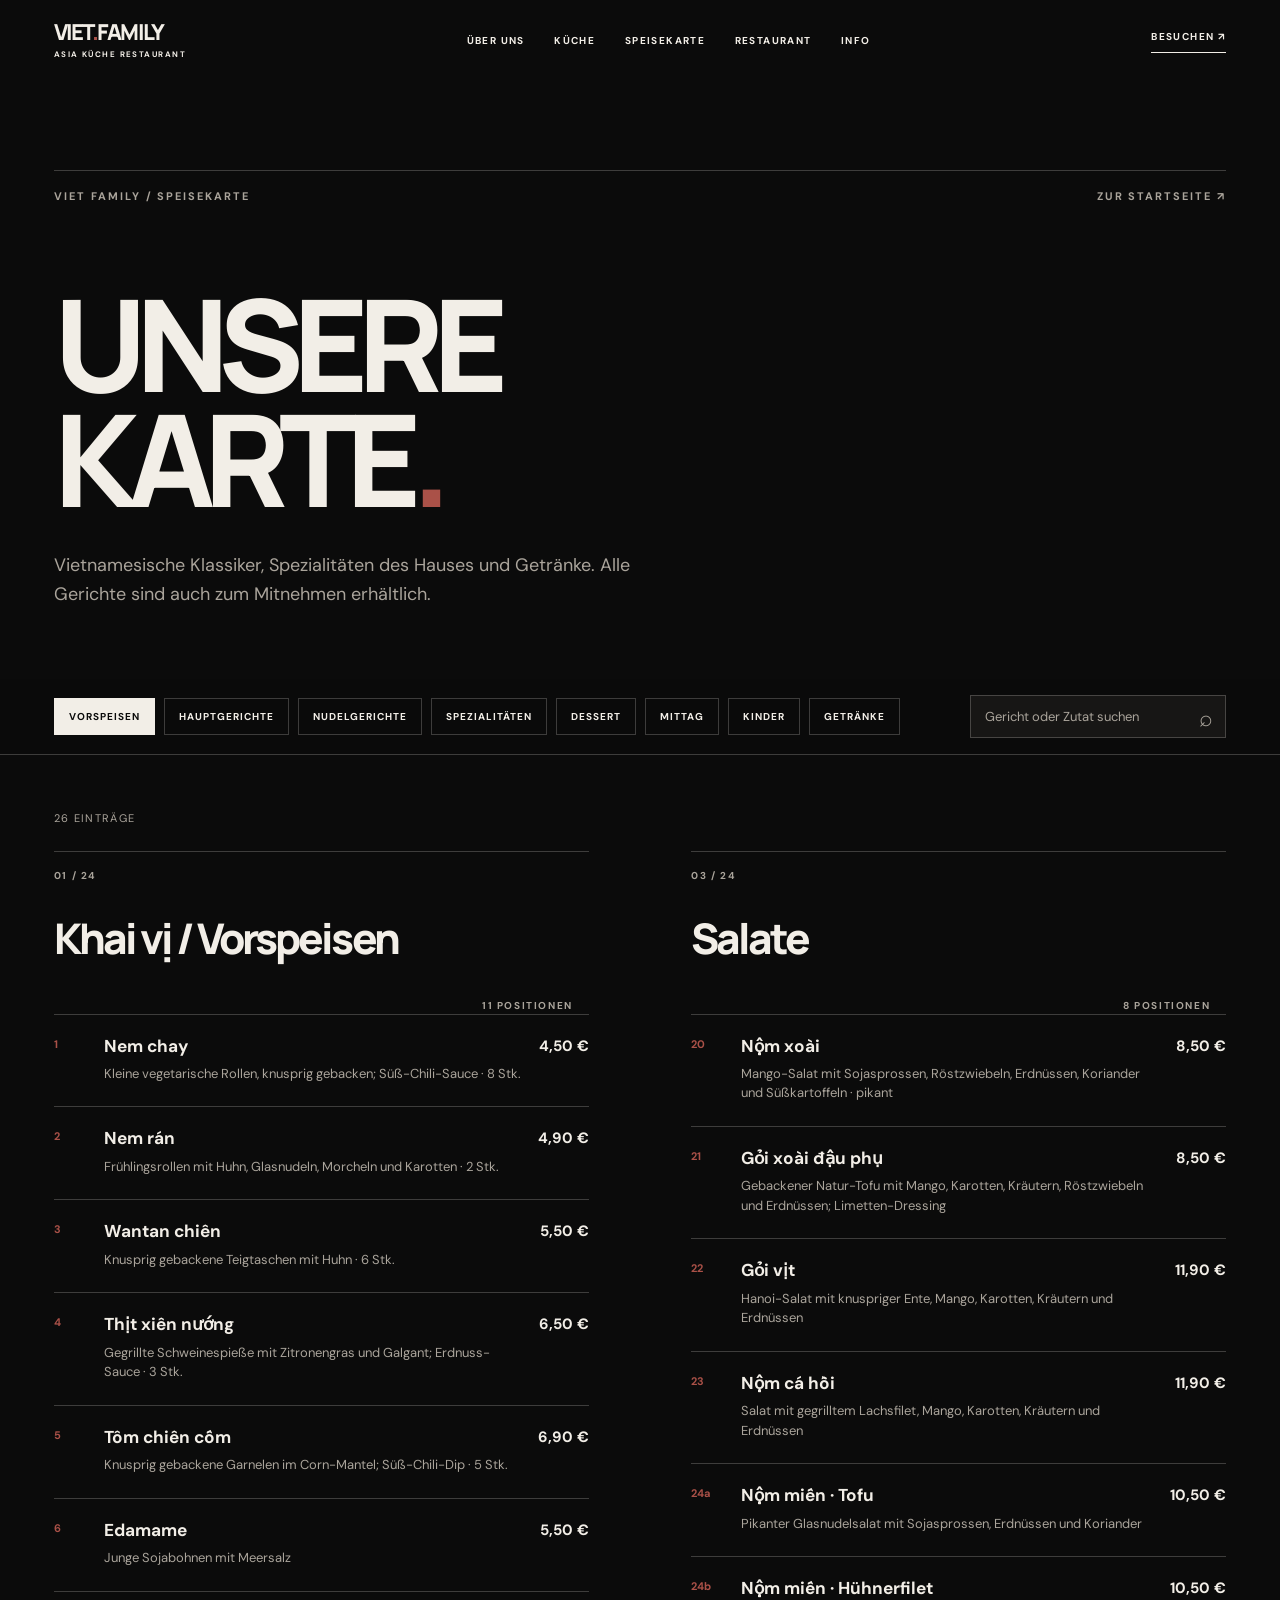
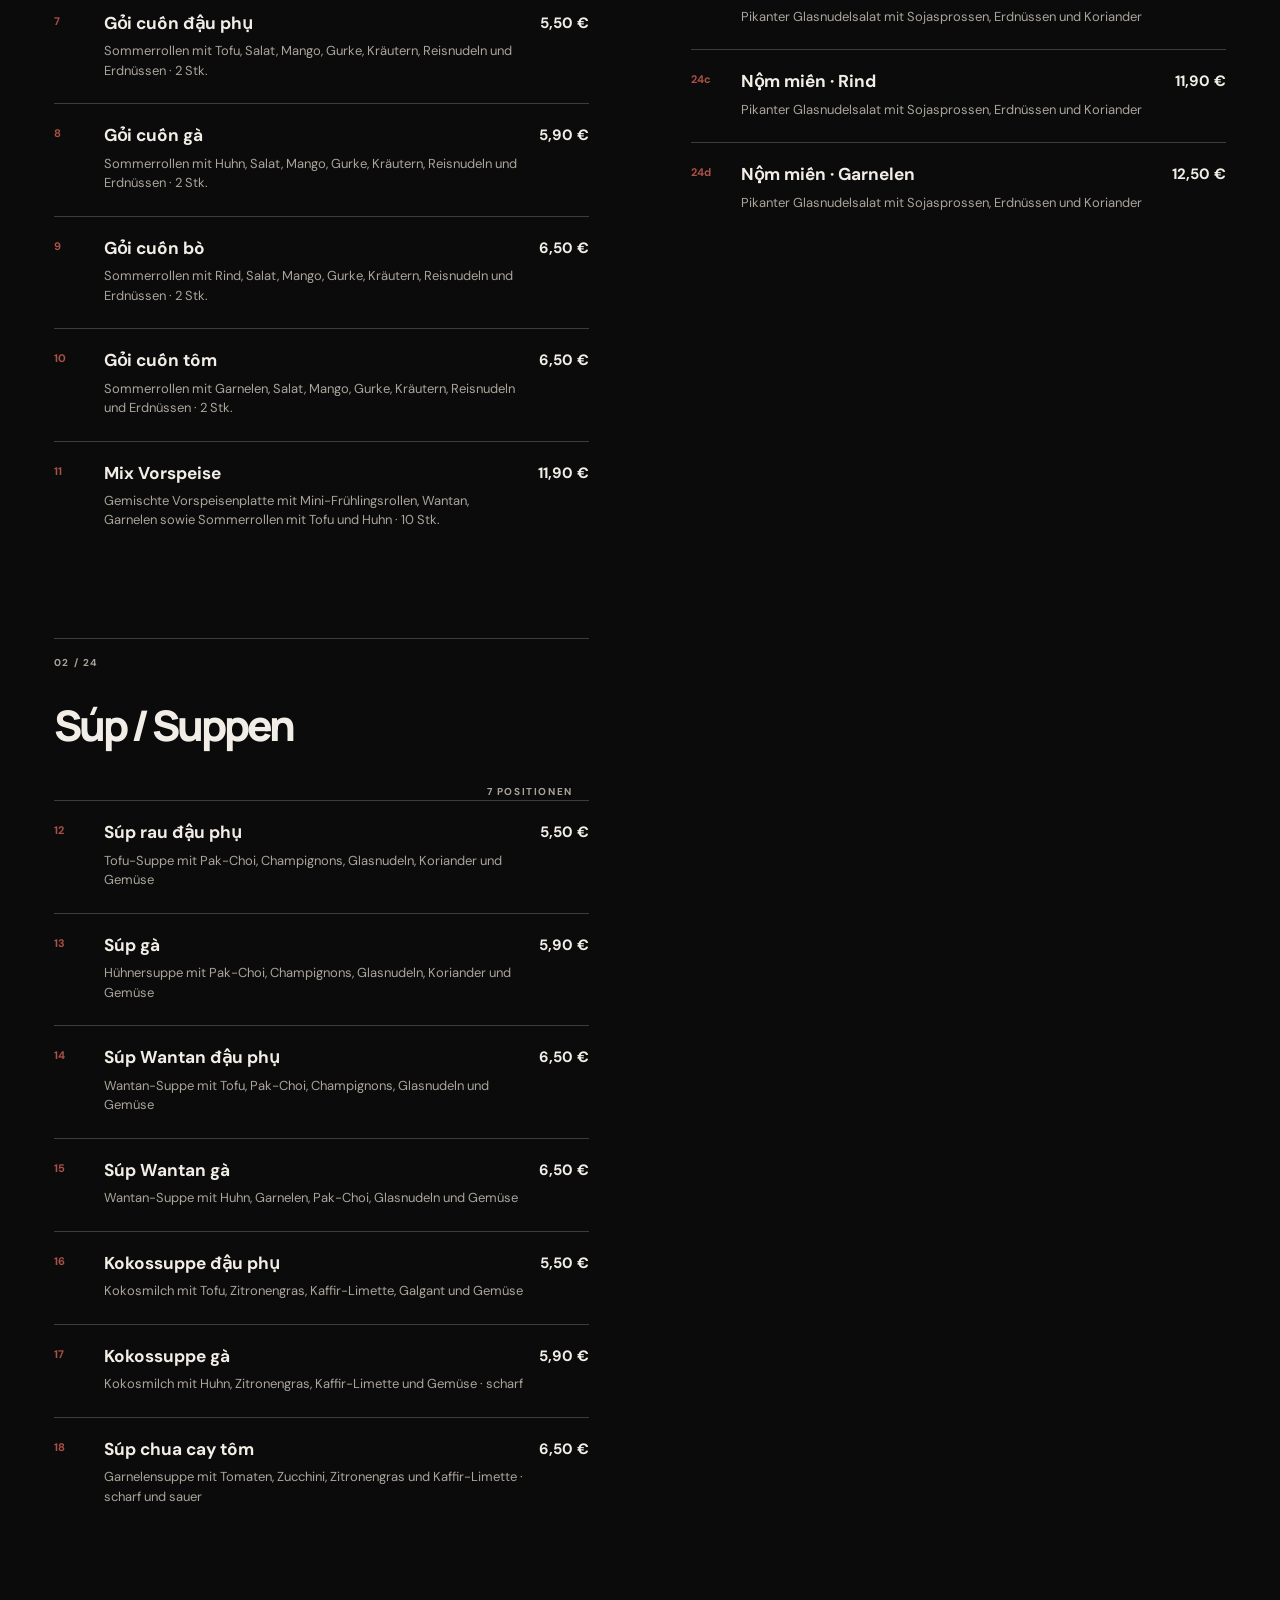
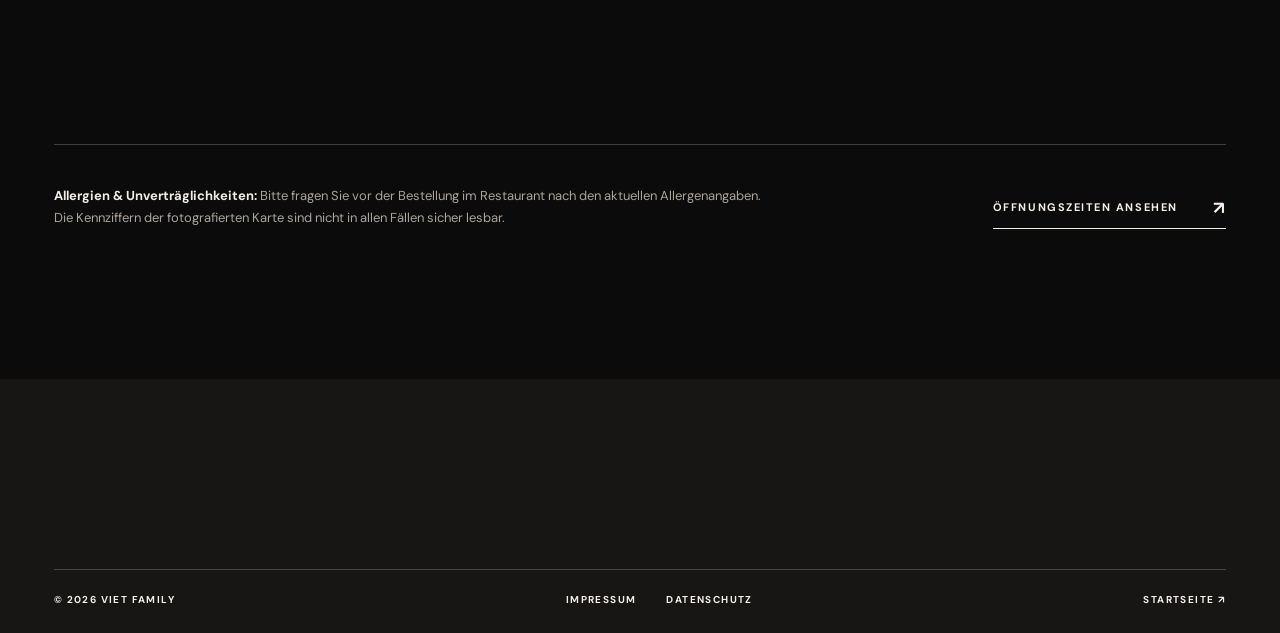
==== speisekarte.html @ 4373d686 "add" ====
<!doctype html><html lang="de"><head><meta charset="utf-8"><meta name="viewport" content="width=device-width, initial-scale=1"><meta name="theme-color" content="#0b0b0b"><meta name="description" content="Die vollständige Speisekarte von Viet Family: vietnamesische Vorspeisen, Phở, Bún, Reisgerichte, Desserts und Getränke mit Preisen."><title>Speisekarte — Viet Family</title><link rel="stylesheet" href="css/styles.css"><script defer src="js/main.js"></script><script defer src="js/menu.js"></script></head><body><a class="skip" href="#main">Zum Inhalt springen</a><header class="site-header scrolled"><a class="wordmark" href="index.html" aria-label="Viet Family, zur Startseite"><span>VIET<span class="brand-accent">.</span>FAMILY</span><small>ASIA KÜCHE RESTAURANT</small></a><nav class="desktop-nav" aria-label="Hauptnavigation"><a href="index.html#ueber">ÜBER UNS</a><a href="index.html#kueche">KÜCHE</a><a href="speisekarte.html">SPEISEKARTE</a><a href="index.html#restaurant">RESTAURANT</a><a href="index.html#info">INFO</a></nav><a class="header-action" href="index.html#besuch">BESUCHEN ↗</a><button class="menu-toggle" type="button" aria-label="Menü öffnen" aria-controls="mobile-nav" aria-expanded="false"><span></span><span></span></button></header><nav id="mobile-nav" class="mobile-nav" aria-label="Mobile Navigation" inert><div class="mobile-nav-head"><span>VIET.FAMILY</span><button class="menu-close" type="button" aria-label="Menü schließen">×</button></div><a href="index.html#ueber"><small>01</small> ÜBER UNS</a><a href="index.html#kueche"><small>02</small> KÜCHE</a><a href="speisekarte.html"><small>03</small> SPEISEKARTE</a><a href="index.html#restaurant"><small>04</small> RESTAURANT</a><a href="index.html#info"><small>05</small> INFO</a></nav><main id="main" class="subpage text-menu-page"><div class="section-kicker"><span>VIET FAMILY / SPEISEKARTE</span><a href="index.html">ZUR STARTSEITE ↗</a></div><h1>UNSERE<br>KARTE<span class="brand-accent">.</span></h1><p class="sublead">Vietnamesische Klassiker, Spezialitäten des Hauses und Getränke. Alle Gerichte sind auch zum Mitnehmen erhältlich.</p><div class="menu-tools"><nav class="menu-tabs" aria-label="Menügruppe wählen"><button type="button" data-menu-filter="vorspeisen" aria-pressed="true">VORSPEISEN</button><button type="button" data-menu-filter="hauptgerichte" aria-pressed="false">HAUPTGERICHTE</button><button type="button" data-menu-filter="nudelgerichte" aria-pressed="false">NUDELGERICHTE</button><button type="button" data-menu-filter="spezialitaeten" aria-pressed="false">SPEZIALITÄTEN</button><button type="button" data-menu-filter="dessert" aria-pressed="false">DESSERT</button><button type="button" data-menu-filter="mittag" aria-pressed="false">MITTAG</button><button type="button" data-menu-filter="kinder" aria-pressed="false">KINDER</button><button type="button" data-menu-filter="getraenke" aria-pressed="false">GETRÄNKE</button></nav><label class="menu-search"><span class="sr-only">Gerichte und Getränke suchen</span><input id="menu-search" type="search" placeholder="Gericht oder Zutat suchen" autocomplete="off"><span aria-hidden="true">⌕</span></label></div><p id="menu-status" class="menu-status" role="status" aria-live="polite"></p><div class="menu-text-content"><section class="menu-category" id="vorspeisen" data-group="vorspeisen"><div class="menu-category-head"><span>01 / 24</span><h2>Khai vị / Vorspeisen</h2><span data-count>11 POSITIONEN</span></div><div class="menu-entry-list"><div class="menu-entry"><span class="menu-code">1</span><div class="menu-entry-main"><h3>Nem chay </h3><p>Kleine vegetarische Rollen, knusprig gebacken; Süß-Chili-Sauce · 8 Stk.</p></div><span class="menu-entry-price">4,50 €</span></div><div class="menu-entry"><span class="menu-code">2</span><div class="menu-entry-main"><h3>Nem rán </h3><p>Frühlingsrollen mit Huhn, Glasnudeln, Morcheln und Karotten · 2 Stk.</p></div><span class="menu-entry-price">4,90 €</span></div><div class="menu-entry"><span class="menu-code">3</span><div class="menu-entry-main"><h3>Wantan chiên </h3><p>Knusprig gebackene Teigtaschen mit Huhn · 6 Stk.</p></div><span class="menu-entry-price">5,50 €</span></div><div class="menu-entry"><span class="menu-code">4</span><div class="menu-entry-main"><h3>Thịt xiên nướng </h3><p>Gegrillte Schweinespieße mit Zitronengras und Galgant; Erdnuss-Sauce · 3 Stk.</p></div><span class="menu-entry-price">6,50 €</span></div><div class="menu-entry"><span class="menu-code">5</span><div class="menu-entry-main"><h3>Tôm chiên cốm </h3><p>Knusprig gebackene Garnelen im Corn-Mantel; Süß-Chili-Dip · 5 Stk.</p></div><span class="menu-entry-price">6,90 €</span></div><div class="menu-entry"><span class="menu-code">6</span><div class="menu-entry-main"><h3>Edamame </h3><p>Junge Sojabohnen mit Meersalz</p></div><span class="menu-entry-price">5,50 €</span></div><div class="menu-entry"><span class="menu-code">7</span><div class="menu-entry-main"><h3>Gỏi cuốn đậu phụ </h3><p>Sommerrollen mit Tofu, Salat, Mango, Gurke, Kräutern, Reisnudeln und Erdnüssen · 2 Stk.</p></div><span class="menu-entry-price">5,50 €</span></div><div class="menu-entry"><span class="menu-code">8</span><div class="menu-entry-main"><h3>Gỏi cuốn gà </h3><p>Sommerrollen mit Huhn, Salat, Mango, Gurke, Kräutern, Reisnudeln und Erdnüssen · 2 Stk.</p></div><span class="menu-entry-price">5,90 €</span></div><div class="menu-entry"><span class="menu-code">9</span><div class="menu-entry-main"><h3>Gỏi cuốn bò </h3><p>Sommerrollen mit Rind, Salat, Mango, Gurke, Kräutern, Reisnudeln und Erdnüssen · 2 Stk.</p></div><span class="menu-entry-price">6,50 €</span></div><div class="menu-entry"><span class="menu-code">10</span><div class="menu-entry-main"><h3>Gỏi cuốn tôm </h3><p>Sommerrollen mit Garnelen, Salat, Mango, Gurke, Kräutern, Reisnudeln und Erdnüssen · 2 Stk.</p></div><span class="menu-entry-price">6,50 €</span></div><div class="menu-entry"><span class="menu-code">11</span><div class="menu-entry-main"><h3>Mix Vorspeise </h3><p>Gemischte Vorspeisenplatte mit Mini-Frühlingsrollen, Wantan, Garnelen sowie Sommerrollen mit Tofu und Huhn · 10 Stk.</p></div><span class="menu-entry-price">11,90 €</span></div></div></section><section class="menu-category" id="suppen" data-group="vorspeisen"><div class="menu-category-head"><span>02 / 24</span><h2>Súp / Suppen</h2><span data-count>7 POSITIONEN</span></div><div class="menu-entry-list"><div class="menu-entry"><span class="menu-code">12</span><div class="menu-entry-main"><h3>Súp rau đậu phụ </h3><p>Tofu-Suppe mit Pak-Choi, Champignons, Glasnudeln, Koriander und Gemüse</p></div><span class="menu-entry-price">5,50 €</span></div><div class="menu-entry"><span class="menu-code">13</span><div class="menu-entry-main"><h3>Súp gà </h3><p>Hühnersuppe mit Pak-Choi, Champignons, Glasnudeln, Koriander und Gemüse</p></div><span class="menu-entry-price">5,90 €</span></div><div class="menu-entry"><span class="menu-code">14</span><div class="menu-entry-main"><h3>Súp Wantan đậu phụ </h3><p>Wantan-Suppe mit Tofu, Pak-Choi, Champignons, Glasnudeln und Gemüse</p></div><span class="menu-entry-price">6,50 €</span></div><div class="menu-entry"><span class="menu-code">15</span><div class="menu-entry-main"><h3>Súp Wantan gà </h3><p>Wantan-Suppe mit Huhn, Garnelen, Pak-Choi, Glasnudeln und Gemüse</p></div><span class="menu-entry-price">6,50 €</span></div><div class="menu-entry"><span class="menu-code">16</span><div class="menu-entry-main"><h3>Kokossuppe đậu phụ </h3><p>Kokosmilch mit Tofu, Zitronengras, Kaffir-Limette, Galgant und Gemüse</p></div><span class="menu-entry-price">5,50 €</span></div><div class="menu-entry"><span class="menu-code">17</span><div class="menu-entry-main"><h3>Kokossuppe gà </h3><p>Kokosmilch mit Huhn, Zitronengras, Kaffir-Limette und Gemüse · scharf</p></div><span class="menu-entry-price">5,90 €</span></div><div class="menu-entry"><span class="menu-code">18</span><div class="menu-entry-main"><h3>Súp chua cay tôm </h3><p>Garnelensuppe mit Tomaten, Zucchini, Zitronengras und Kaffir-Limette · scharf und sauer</p></div><span class="menu-entry-price">6,50 €</span></div></div></section><section class="menu-category" id="salate" data-group="vorspeisen"><div class="menu-category-head"><span>03 / 24</span><h2>Salate</h2><span data-count>8 POSITIONEN</span></div><div class="menu-entry-list"><div class="menu-entry"><span class="menu-code">20</span><div class="menu-entry-main"><h3>Nộm xoài </h3><p>Mango-Salat mit Sojasprossen, Röstzwiebeln, Erdnüssen, Koriander und Süßkartoffeln · pikant</p></div><span class="menu-entry-price">8,50 €</span></div><div class="menu-entry"><span class="menu-code">21</span><div class="menu-entry-main"><h3>Gỏi xoài đậu phụ </h3><p>Gebackener Natur-Tofu mit Mango, Karotten, Kräutern, Röstzwiebeln und Erdnüssen; Limetten-Dressing</p></div><span class="menu-entry-price">8,50 €</span></div><div class="menu-entry"><span class="menu-code">22</span><div class="menu-entry-main"><h3>Gỏi vịt </h3><p>Hanoi-Salat mit knuspriger Ente, Mango, Karotten, Kräutern und Erdnüssen</p></div><span class="menu-entry-price">11,90 €</span></div><div class="menu-entry"><span class="menu-code">23</span><div class="menu-entry-main"><h3>Nộm cá hồi </h3><p>Salat mit gegrilltem Lachsfilet, Mango, Karotten, Kräutern und Erdnüssen</p></div><span class="menu-entry-price">11,90 €</span></div><div class="menu-entry"><span class="menu-code">24a</span><div class="menu-entry-main"><h3>Nộm miến · Tofu </h3><p>Pikanter Glasnudelsalat mit Sojasprossen, Erdnüssen und Koriander</p></div><span class="menu-entry-price">10,50 €</span></div><div class="menu-entry"><span class="menu-code">24b</span><div class="menu-entry-main"><h3>Nộm miến · Hühnerfilet </h3><p>Pikanter Glasnudelsalat mit Sojasprossen, Erdnüssen und Koriander</p></div><span class="menu-entry-price">10,50 €</span></div><div class="menu-entry"><span class="menu-code">24c</span><div class="menu-entry-main"><h3>Nộm miến · Rind </h3><p>Pikanter Glasnudelsalat mit Sojasprossen, Erdnüssen und Koriander</p></div><span class="menu-entry-price">11,90 €</span></div><div class="menu-entry"><span class="menu-code">24d</span><div class="menu-entry-main"><h3>Nộm miến · Garnelen </h3><p>Pikanter Glasnudelsalat mit Sojasprossen, Erdnüssen und Koriander</p></div><span class="menu-entry-price">12,50 €</span></div></div></section><section class="menu-category" id="vegetarisch" data-group="hauptgerichte"><div class="menu-category-head"><span>04 / 24</span><h2>Đồ chay / Vegetarisch</h2><span data-count>11 POSITIONEN</span></div><div class="menu-entry-list"><div class="menu-entry"><span class="menu-code">30</span><div class="menu-entry-main"><h3>Rau xào </h3><p>Gebratenes Gemüse mit Lauchzwiebeln; dazu Reis</p></div><span class="menu-entry-price">11,90 €</span></div><div class="menu-entry"><span class="menu-code">31</span><div class="menu-entry-main"><h3>Rau xào đậu phụ </h3><p>Gebratenes Gemüse mit Tofu und Lauchzwiebeln; dazu Reis</p></div><span class="menu-entry-price">12,90 €</span></div><div class="menu-entry"><span class="menu-code">32</span><div class="menu-entry-main"><h3>Đậu phụ Erdnuss </h3><p>Tofu in Erdnuss-Kokos-Curry-Sauce mit Gemüse; dazu Reis · pikant</p></div><span class="menu-entry-price">13,90 €</span></div><div class="menu-entry"><span class="menu-code">33</span><div class="menu-entry-main"><h3>Đậu phụ Curry </h3><p>Tofu in Kokosmilch und rotem Curry mit Gemüse; dazu Reis · scharf</p></div><span class="menu-entry-price">13,90 €</span></div><div class="menu-entry"><span class="menu-code">34a</span><div class="menu-entry-main"><h3>Đậu phụ chiên · Süß-Sauer-Soße </h3><p>Gebackener Tofu mit Gemüse; dazu Reis</p></div><span class="menu-entry-price">13,50 €</span></div><div class="menu-entry"><span class="menu-code">34b</span><div class="menu-entry-main"><h3>Đậu phụ chiên · Pikant-Soße </h3><p>Gebackener Tofu mit Gemüse; dazu Reis</p></div><span class="menu-entry-price">13,50 €</span></div><div class="menu-entry"><span class="menu-code">34c</span><div class="menu-entry-main"><h3>Đậu phụ chiên · Teriyaki-Soße </h3><p>Gebackener Tofu mit Gemüse; dazu Reis</p></div><span class="menu-entry-price">13,90 €</span></div><div class="menu-entry"><span class="menu-code">34d</span><div class="menu-entry-main"><h3>Đậu phụ chiên · Kokos-Soße </h3><p>Gebackener Tofu mit Gemüse; dazu Reis</p></div><span class="menu-entry-price">13,90 €</span></div><div class="menu-entry"><span class="menu-code">34e</span><div class="menu-entry-main"><h3>Đậu phụ chiên · Erdnuss-Soße </h3><p>Gebackener Tofu mit Gemüse; dazu Reis</p></div><span class="menu-entry-price">13,90 €</span></div><div class="menu-entry"><span class="menu-code">34f</span><div class="menu-entry-main"><h3>Đậu phụ chiên · Mango-Soße </h3><p>Gebackener Tofu mit Gemüse; dazu Reis</p></div><span class="menu-entry-price">13,90 €</span></div><div class="menu-entry"><span class="menu-code">35</span><div class="menu-entry-main"><h3>Đậu phụ xào sả ớt </h3><p>Gebackener Bio-Tofu mit Gemüse, Knoblauch, Zitronengras und Chili; dazu Reis · scharf</p></div><span class="menu-entry-price">12,90 €</span></div></div></section><section class="menu-category" id="huhn" data-group="hauptgerichte"><div class="menu-category-head"><span>05 / 24</span><h2>Gà / Huhn</h2><span data-count>8 POSITIONEN</span></div><div class="menu-entry-list"><div class="menu-entry"><span class="menu-code">40</span><div class="menu-entry-main"><h3>Gà chua ngọt </h3><p>Knuspriges Hühnerfilet mit Ananas, Gemüse und Süß-Sauer-Sauce; dazu Reis</p></div><span class="menu-entry-price">14,90 €</span></div><div class="menu-entry"><span class="menu-code">41</span><div class="menu-entry-main"><h3>Gà cay </h3><p>Knuspriges Hühnerfilet mit Gemüse und Pikant-Sauce; dazu Reis · scharf</p></div><span class="menu-entry-price">14,90 €</span></div><div class="menu-entry"><span class="menu-code">42</span><div class="menu-entry-main"><h3>Gà Teriyaki </h3><p>Knuspriges Hühnerfilet mit Gemüse und Teriyaki-Sauce; dazu Reis</p></div><span class="menu-entry-price">15,50 €</span></div><div class="menu-entry"><span class="menu-code">43</span><div class="menu-entry-main"><h3>Gà Kokos </h3><p>Knuspriges Hühnerfilet mit Kokosmilch, rotem Curry und Gemüse; dazu Reis · scharf</p></div><span class="menu-entry-price">15,50 €</span></div><div class="menu-entry"><span class="menu-code">44</span><div class="menu-entry-main"><h3>Gà xào rau </h3><p>Hühnerfilet mit knackigem Gemüse; dazu Reis</p></div><span class="menu-entry-price">13,90 €</span></div><div class="menu-entry"><span class="menu-code">45</span><div class="menu-entry-main"><h3>Gà xào sả ớt </h3><p>Hühnerfilet mit Zitronengras, Paprika, Gemüse und Peperoni; dazu Reis · scharf</p></div><span class="menu-entry-price">13,50 €</span></div><div class="menu-entry"><span class="menu-code">46</span><div class="menu-entry-main"><h3>Gà Erdnuss </h3><p>Hühnerfilet in Erdnuss-Kokos-Curry-Sauce mit Gemüse; dazu Reis · pikant</p></div><span class="menu-entry-price">14,90 €</span></div><div class="menu-entry"><span class="menu-code">47</span><div class="menu-entry-main"><h3>Gà Curry </h3><p>Hühnerfilet mit Kokosmilch, rotem Curry und Gemüse; dazu Reis · scharf</p></div><span class="menu-entry-price">14,90 €</span></div></div></section><section class="menu-category" id="ente" data-group="hauptgerichte"><div class="menu-category-head"><span>06 / 24</span><h2>Vịt / Ente</h2><span data-count>7 POSITIONEN</span></div><div class="menu-entry-list"><div class="menu-entry"><span class="menu-code">50</span><div class="menu-entry-main"><h3>Vịt chua ngọt </h3><p>Knusprig gebackene Ente mit Süß-Sauer-Sauce, Ananas und Gemüse; dazu Reis</p></div><span class="menu-entry-price">16,50 €</span></div><div class="menu-entry"><span class="menu-code">51</span><div class="menu-entry-main"><h3>Vịt cay </h3><p>Knusprig gebackene Ente mit Gemüse und scharfer Sauce; dazu Reis</p></div><span class="menu-entry-price">16,50 €</span></div><div class="menu-entry"><span class="menu-code">52</span><div class="menu-entry-main"><h3>Vịt Teriyaki </h3><p>Knusprig gebackene Ente mit Gemüse und Teriyaki-Sauce; dazu Reis</p></div><span class="menu-entry-price">16,90 €</span></div><div class="menu-entry"><span class="menu-code">53</span><div class="menu-entry-main"><h3>Vịt Kokos </h3><p>Knusprig gebackene Ente mit Kokosmilch, rotem Curry und Gemüse; dazu Reis · pikant</p></div><span class="menu-entry-price">16,90 €</span></div><div class="menu-entry"><span class="menu-code">54</span><div class="menu-entry-main"><h3>Vịt chiên Erdnuss </h3><p>Knusprig gebackene Ente in Erdnuss-Kokos-Curry-Sauce mit Gemüse; dazu Reis · pikant</p></div><span class="menu-entry-price">16,90 €</span></div><div class="menu-entry"><span class="menu-code">55</span><div class="menu-entry-main"><h3>Vịt Mango </h3><p>Knusprig gebackene Ente mit Mango-Sauce, Mango und Gemüse; dazu Reis</p></div><span class="menu-entry-price">16,90 €</span></div><div class="menu-entry"><span class="menu-code">56</span><div class="menu-entry-main"><h3>Vịt xào rau </h3><p>Entenfleisch mit Basilikum, Zitronengras, Chili und Gemüse; dazu Reis · scharf</p></div><span class="menu-entry-price">14,90 €</span></div></div></section><section class="menu-category" id="rind" data-group="hauptgerichte"><div class="menu-category-head"><span>07 / 24</span><h2>Bò / Rind</h2><span data-count>4 POSITIONEN</span></div><div class="menu-entry-list"><div class="menu-entry"><span class="menu-code">60</span><div class="menu-entry-main"><h3>Bò xào rau </h3><p>Rindfleischstreifen mit Ingwer und Gemüse; dazu Reis</p></div><span class="menu-entry-price">15,90 €</span></div><div class="menu-entry"><span class="menu-code">61</span><div class="menu-entry-main"><h3>Bò xào dứa </h3><p>Rindfleischstreifen mit Ananas und Gemüse; dazu Reis</p></div><span class="menu-entry-price">15,90 €</span></div><div class="menu-entry"><span class="menu-code">62</span><div class="menu-entry-main"><h3>Bò xào cay </h3><p>Rindfleischstreifen mit Basilikum, Peperoni und Gemüse; dazu Reis · scharf</p></div><span class="menu-entry-price">15,90 €</span></div><div class="menu-entry"><span class="menu-code">63</span><div class="menu-entry-main"><h3>Bò Curry </h3><p>Rindfleisch mit Kokosmilch, rotem Curry und Gemüse; dazu Reis · pikant</p></div><span class="menu-entry-price">16,50 €</span></div></div></section><section class="menu-category" id="garnelen" data-group="hauptgerichte"><div class="menu-category-head"><span>08 / 24</span><h2>Tôm / Garnelen</h2><span data-count>3 POSITIONEN</span></div><div class="menu-entry-list"><div class="menu-entry"><span class="menu-code">64</span><div class="menu-entry-main"><h3>Tôm xào tỏi </h3><p>Garnelen mit Chilipaste, Zwiebeln und Gemüse; dazu Reis</p></div><span class="menu-entry-price">17,50 €</span></div><div class="menu-entry"><span class="menu-code">65</span><div class="menu-entry-main"><h3>Tôm xào sả ớt </h3><p>Garnelen mit Zitronengras, Peperoni und Gemüse; dazu Reis · leicht scharf</p></div><span class="menu-entry-price">17,50 €</span></div><div class="menu-entry"><span class="menu-code">66</span><div class="menu-entry-main"><h3>Tôm Curry </h3><p>Garnelen mit Kokosmilch, rotem Curry und Gemüse; dazu Reis · pikant</p></div><span class="menu-entry-price">17,90 €</span></div></div></section><section class="menu-category" id="gegrilltes" data-group="hauptgerichte"><div class="menu-category-head"><span>09 / 24</span><h2>Đồ nướng / Gegrilltes</h2><span data-count>10 POSITIONEN</span></div><div class="menu-entry-list"><div class="menu-entry"><span class="menu-code">70</span><div class="menu-entry-main"><h3>Gà nướng Mango </h3><p>Gegrilltes Hühnerfilet mit Gemüse, Mango und Mango-Sauce; dazu Reis</p></div><span class="menu-entry-price">14,90 €</span></div><div class="menu-entry"><span class="menu-code">71</span><div class="menu-entry-main"><h3>Gà nướng cay </h3><p>Gegrilltes Hühnerfilet mit Gemüse und Pikant-Sauce; dazu Reis · scharf</p></div><span class="menu-entry-price">14,90 €</span></div><div class="menu-entry"><span class="menu-code">72</span><div class="menu-entry-main"><h3>Gà nướng Teriyaki </h3><p>Gegrilltes Hühnerfilet mit Gemüse und Teriyaki-Sauce; dazu Reis</p></div><span class="menu-entry-price">14,90 €</span></div><div class="menu-entry"><span class="menu-code">73</span><div class="menu-entry-main"><h3>Bò nướng </h3><p>Gegrilltes Rind mit Salat, Mango, Erdnüssen und Süßkartoffeln</p></div><span class="menu-entry-price">17,50 €</span></div><div class="menu-entry"><span class="menu-code">74</span><div class="menu-entry-main"><h3>Tôm nướng Teriyaki </h3><p>Gegrillte Garnelen mit Gemüse und Teriyaki-Sauce; dazu Reis</p></div><span class="menu-entry-price">17,50 €</span></div><div class="menu-entry"><span class="menu-code">75</span><div class="menu-entry-main"><h3>Cá hồi nướng </h3><p>Gegrillter Lachs mit Salat, Mango und Süßkartoffeln</p></div><span class="menu-entry-price">18,50 €</span></div><div class="menu-entry"><span class="menu-code">76</span><div class="menu-entry-main"><h3>Cá hồi nướng cay </h3><p>Gegrillter Lachs mit Salat, Mango und Süßkartoffeln · scharf</p></div><span class="menu-entry-price">17,90 €</span></div><div class="menu-entry"><span class="menu-code">77</span><div class="menu-entry-main"><h3>Cá hồi nướng Kokos </h3><p>Gegrillter Lachs mit Kokosmilch, rotem Curry und Gemüse · pikant</p></div><span class="menu-entry-price">18,50 €</span></div><div class="menu-entry"><span class="menu-code">78</span><div class="menu-entry-main"><h3>Cá hồi nướng Mango </h3><p>Gegrillter Lachs mit Mango-Sauce und Gemüse</p></div><span class="menu-entry-price">18,50 €</span></div><div class="menu-entry"><span class="menu-code">79</span><div class="menu-entry-main"><h3>Cá hồi nướng Teriyaki </h3><p>Gegrillter Lachs mit Gemüse und Teriyaki-Sauce</p></div><span class="menu-entry-price">18,50 €</span></div></div></section><section class="menu-category" id="gebratenes" data-group="hauptgerichte"><div class="menu-category-head"><span>10 / 24</span><h2>Mì xào &amp; Cơm rang / Gebratenes</h2><span data-count>24 POSITIONEN</span></div><div class="menu-entry-list"><div class="menu-entry"><span class="menu-code">80a</span><div class="menu-entry-main"><h3>Mì xào · Gemüse </h3><p>Gebratene Nudeln mit Gemüse und Ei</p></div><span class="menu-entry-price">10,90 €</span></div><div class="menu-entry"><span class="menu-code">80b</span><div class="menu-entry-main"><h3>Mì xào · Tofu </h3><p>Gebratene Nudeln mit Gemüse und Ei</p></div><span class="menu-entry-price">12,50 €</span></div><div class="menu-entry"><span class="menu-code">80c</span><div class="menu-entry-main"><h3>Mì xào · Hähnchen </h3><p>Gebratene Nudeln mit Gemüse und Ei</p></div><span class="menu-entry-price">12,90 €</span></div><div class="menu-entry"><span class="menu-code">80d</span><div class="menu-entry-main"><h3>Mì xào · Rindfleisch </h3><p>Gebratene Nudeln mit Gemüse und Ei</p></div><span class="menu-entry-price">13,90 €</span></div><div class="menu-entry"><span class="menu-code">80e</span><div class="menu-entry-main"><h3>Mì xào · gebratene Ente </h3><p>Gebratene Nudeln mit Gemüse und Ei</p></div><span class="menu-entry-price">13,90 €</span></div><div class="menu-entry"><span class="menu-code">80f</span><div class="menu-entry-main"><h3>Mì xào · Garnelen </h3><p>Gebratene Nudeln mit Gemüse und Ei</p></div><span class="menu-entry-price">17,50 €</span></div><div class="menu-entry"><span class="menu-code">81a</span><div class="menu-entry-main"><h3>Phở xào · Gemüse </h3><p>Gebratene Reisbandnudeln mit Gemüse und Ei</p></div><span class="menu-entry-price">11,50 €</span></div><div class="menu-entry"><span class="menu-code">81b</span><div class="menu-entry-main"><h3>Phở xào · Tofu </h3><p>Gebratene Reisbandnudeln mit Gemüse und Ei</p></div><span class="menu-entry-price">12,90 €</span></div><div class="menu-entry"><span class="menu-code">81c</span><div class="menu-entry-main"><h3>Phở xào · Hähnchen </h3><p>Gebratene Reisbandnudeln mit Gemüse und Ei</p></div><span class="menu-entry-price">13,50 €</span></div><div class="menu-entry"><span class="menu-code">81d</span><div class="menu-entry-main"><h3>Phở xào · Rindfleisch </h3><p>Gebratene Reisbandnudeln mit Gemüse und Ei</p></div><span class="menu-entry-price">14,50 €</span></div><div class="menu-entry"><span class="menu-code">81e</span><div class="menu-entry-main"><h3>Phở xào · gebratene Ente </h3><p>Gebratene Reisbandnudeln mit Gemüse und Ei</p></div><span class="menu-entry-price">14,50 €</span></div><div class="menu-entry"><span class="menu-code">81f</span><div class="menu-entry-main"><h3>Phở xào · Garnelen </h3><p>Gebratene Reisbandnudeln mit Gemüse und Ei</p></div><span class="menu-entry-price">17,90 €</span></div><div class="menu-entry"><span class="menu-code">82a</span><div class="menu-entry-main"><h3>Udon xào · Gemüse </h3><p>Gebratene Udon-Nudeln mit Gemüse und Ei</p></div><span class="menu-entry-price">11,50 €</span></div><div class="menu-entry"><span class="menu-code">82b</span><div class="menu-entry-main"><h3>Udon xào · Tofu </h3><p>Gebratene Udon-Nudeln mit Gemüse und Ei</p></div><span class="menu-entry-price">12,90 €</span></div><div class="menu-entry"><span class="menu-code">82c</span><div class="menu-entry-main"><h3>Udon xào · Hähnchen </h3><p>Gebratene Udon-Nudeln mit Gemüse und Ei</p></div><span class="menu-entry-price">13,50 €</span></div><div class="menu-entry"><span class="menu-code">82d</span><div class="menu-entry-main"><h3>Udon xào · Rindfleisch </h3><p>Gebratene Udon-Nudeln mit Gemüse und Ei</p></div><span class="menu-entry-price">14,50 €</span></div><div class="menu-entry"><span class="menu-code">82e</span><div class="menu-entry-main"><h3>Udon xào · gebratene Ente </h3><p>Gebratene Udon-Nudeln mit Gemüse und Ei</p></div><span class="menu-entry-price">14,50 €</span></div><div class="menu-entry"><span class="menu-code">82f</span><div class="menu-entry-main"><h3>Udon xào · Garnelen </h3><p>Gebratene Udon-Nudeln mit Gemüse und Ei</p></div><span class="menu-entry-price">17,90 €</span></div><div class="menu-entry"><span class="menu-code">83a</span><div class="menu-entry-main"><h3>Cơm rang · Gemüse </h3><p>Gebratener Reis mit Gemüse und Ei</p></div><span class="menu-entry-price">10,90 €</span></div><div class="menu-entry"><span class="menu-code">83b</span><div class="menu-entry-main"><h3>Cơm rang · Tofu </h3><p>Gebratener Reis mit Gemüse und Ei</p></div><span class="menu-entry-price">12,50 €</span></div><div class="menu-entry"><span class="menu-code">83c</span><div class="menu-entry-main"><h3>Cơm rang · Hähnchen </h3><p>Gebratener Reis mit Gemüse und Ei</p></div><span class="menu-entry-price">12,90 €</span></div><div class="menu-entry"><span class="menu-code">83d</span><div class="menu-entry-main"><h3>Cơm rang · Rindfleisch </h3><p>Gebratener Reis mit Gemüse und Ei</p></div><span class="menu-entry-price">13,90 €</span></div><div class="menu-entry"><span class="menu-code">83e</span><div class="menu-entry-main"><h3>Cơm rang · gebratene Ente </h3><p>Gebratener Reis mit Gemüse und Ei</p></div><span class="menu-entry-price">13,90 €</span></div><div class="menu-entry"><span class="menu-code">83f</span><div class="menu-entry-main"><h3>Cơm rang · Garnelen </h3><p>Gebratener Reis mit Gemüse und Ei</p></div><span class="menu-entry-price">17,50 €</span></div></div></section><section class="menu-category" id="spezialitaeten" data-group="spezialitaeten"><div class="menu-category-head"><span>11 / 24</span><h2>Đặc sản quán / Spezialitäten</h2><span data-count>10 POSITIONEN</span></div><div class="menu-entry-list"><div class="menu-entry"><span class="menu-code">90a</span><div class="menu-entry-main"><h3>Cơm niêu · Hühnerbrustfilet </h3><p>Duftreis, Gemüse und Eier mit hausgemachter Sauce</p></div><span class="menu-entry-price">14,90 €</span></div><div class="menu-entry"><span class="menu-code">90b</span><div class="menu-entry-main"><h3>Cơm niêu · Rindfleisch </h3><p>Duftreis, Gemüse und Eier mit hausgemachter Sauce</p></div><span class="menu-entry-price">15,90 €</span></div><div class="menu-entry"><span class="menu-code">90c</span><div class="menu-entry-main"><h3>Cơm niêu · Garnelen </h3><p>Duftreis, Gemüse und Eier mit hausgemachter Sauce</p></div><span class="menu-entry-price">17,90 €</span></div><div class="menu-entry"><span class="menu-code">91a</span><div class="menu-entry-main"><h3>Bí đỏ Sapa · Tofu </h3><p>Bio-Hokkaido-Kürbis, Süßkartoffeln, Gemüse und Curry-Kokosmilch-Sauce</p></div><span class="menu-entry-price">13,90 €</span></div><div class="menu-entry"><span class="menu-code">91b</span><div class="menu-entry-main"><h3>Bí đỏ Sapa · Hühnerbrustfilet </h3><p>Bio-Hokkaido-Kürbis, Süßkartoffeln, Gemüse und Curry-Kokosmilch-Sauce</p></div><span class="menu-entry-price">13,90 €</span></div><div class="menu-entry"><span class="menu-code">91c</span><div class="menu-entry-main"><h3>Bí đỏ Sapa · knusprige Ente </h3><p>Bio-Hokkaido-Kürbis, Süßkartoffeln, Gemüse und Curry-Kokosmilch-Sauce</p></div><span class="menu-entry-price">15,50 €</span></div><div class="menu-entry"><span class="menu-code">91d</span><div class="menu-entry-main"><h3>Bí đỏ Sapa · Garnelen </h3><p>Bio-Hokkaido-Kürbis, Süßkartoffeln, Gemüse und Curry-Kokosmilch-Sauce</p></div><span class="menu-entry-price">17,50 €</span></div><div class="menu-entry"><span class="menu-code">91e</span><div class="menu-entry-main"><h3>Bí đỏ Sapa · gegrillter Lachs </h3><p>Bio-Hokkaido-Kürbis, Süßkartoffeln, Gemüse und Curry-Kokosmilch-Sauce</p></div><span class="menu-entry-price">17,90 €</span></div><div class="menu-entry"><span class="menu-code">92</span><div class="menu-entry-main"><h3>Vịt nướng hột điều </h3><p>Gegrillte Barbarie-Ente mit Gemüse, Cashewnüssen und Süßkartoffeln</p></div><span class="menu-entry-price">17,90 €</span></div><div class="menu-entry"><span class="menu-code">93</span><div class="menu-entry-main"><h3>Cá hồi nướng đặc biệt </h3><p>Lachssteak mit gegrillten Garnelen, Gemüse und Süßkartoffeln</p></div><span class="menu-entry-price">18,90 €</span></div></div></section><section class="menu-category" id="bun" data-group="nudelgerichte"><div class="menu-category-head"><span>12 / 24</span><h2>Bún / Reisnudeln</h2><span data-count>9 POSITIONEN</span></div><div class="menu-entry-list"><div class="menu-entry"><span class="menu-code">BU1</span><div class="menu-entry-main"><h3>Bún đậu Erdnuss </h3><p>Tofu in Erdnuss-Curry-Sauce mit Reisnudeln und Gemüse · scharf</p></div><span class="menu-entry-price">13,90 €</span></div><div class="menu-entry"><span class="menu-code">BU2</span><div class="menu-entry-main"><h3>Bún đậu chiên </h3><p>Gebackener Tofu mit Reisnudeln, Salat, Gurke und hausgemachter Sauce</p></div><span class="menu-entry-price">13,50 €</span></div><div class="menu-entry"><span class="menu-code">BU3</span><div class="menu-entry-main"><h3>Bún gà Curry </h3><p>Hühnerfleisch in roter Curry-Sauce mit Reisnudeln und Gemüse · scharf</p></div><span class="menu-entry-price">13,90 €</span></div><div class="menu-entry"><span class="menu-code">BU4</span><div class="menu-entry-main"><h3>Bún nem rán </h3><p>Frühlingsrollen mit Reisnudeln, Salat und frischen Kräutern</p></div><span class="menu-entry-price">11,90 €</span></div><div class="menu-entry"><span class="menu-code">BU5</span><div class="menu-entry-main"><h3>Bún bò Nam bộ </h3><p>Gegrilltes Rindfleisch mit Reisnudeln, Salat und frischen Kräutern</p></div><span class="menu-entry-price">13,90 €</span></div><div class="menu-entry"><span class="menu-code">BU6</span><div class="menu-entry-main"><h3>Bún gà Nam bộ </h3><p>Gegrilltes Hühnerfilet mit Reisnudeln, Salat und frischen Kräutern</p></div><span class="menu-entry-price">12,90 €</span></div><div class="menu-entry"><span class="menu-code">BU7</span><div class="menu-entry-main"><h3>Bún bò lá lốt </h3><p>Rindfleisch in vietnamesischen Pfefferblättern mit Reisnudeln, Salat und Kräutern</p></div><span class="menu-entry-price">15,50 €</span></div><div class="menu-entry"><span class="menu-code">BU8</span><div class="menu-entry-main"><h3>Bún chả cá </h3><p>Gegrillter Tilapia mit Reisnudeln, Salat, Dill und Erdnüssen</p></div><span class="menu-entry-price">15,50 €</span></div><div class="menu-entry"><span class="menu-code">BU9</span><div class="menu-entry-main"><h3>Bún chả </h3><p>Gegrilltes Schweinefleisch mit Reisnudeln, Salat und frischen Kräutern</p></div><span class="menu-entry-price">14,90 €</span></div></div></section><section class="menu-category" id="mien" data-group="nudelgerichte"><div class="menu-category-head"><span>13 / 24</span><h2>Miến / Glasnudeln</h2><span data-count>11 POSITIONEN</span></div><div class="menu-entry-list"><div class="menu-entry"><span class="menu-code">M1</span><div class="menu-entry-main"><h3>Miến đậu phụ </h3><p>Glasnudelsuppe mit Tofu, Pak-Choi, Sojasprossen und Koriander</p></div><span class="menu-entry-price">12,50 €</span></div><div class="menu-entry"><span class="menu-code">M2</span><div class="menu-entry-main"><h3>Miến Wantan gà </h3><p>Glasnudelsuppe mit Huhn, Wantan, Pak-Choi und Sojasprossen</p></div><span class="menu-entry-price">13,90 €</span></div><div class="menu-entry"><span class="menu-code">M3</span><div class="menu-entry-main"><h3>Miến gà </h3><p>Glasnudelsuppe mit Hühnerfleisch, Sojasprossen und Koriander</p></div><span class="menu-entry-price">13,90 €</span></div><div class="menu-entry"><span class="menu-code">M4</span><div class="menu-entry-main"><h3>Miến bò </h3><p>Glasnudelsuppe mit Rindfleisch, Sojasprossen und Koriander</p></div><span class="menu-entry-price">14,90 €</span></div><div class="menu-entry"><span class="menu-code">M5</span><div class="menu-entry-main"><h3>Miến bò tái lăn </h3><p>Glasnudelsuppe mit gebratenem Rindfleisch, Knoblauch und Sojasprossen</p></div><span class="menu-entry-price">14,90 €</span></div><div class="menu-entry"><span class="menu-code">M6a</span><div class="menu-entry-main"><h3>Miến xào · Gemüse </h3><p>Gebratene Glasnudeln mit Gemüse und Ei</p></div><span class="menu-entry-price">11,50 €</span></div><div class="menu-entry"><span class="menu-code">M6b</span><div class="menu-entry-main"><h3>Miến xào · Tofu </h3><p>Gebratene Glasnudeln mit Gemüse und Ei</p></div><span class="menu-entry-price">12,90 €</span></div><div class="menu-entry"><span class="menu-code">M6c</span><div class="menu-entry-main"><h3>Miến xào · Hähnchen </h3><p>Gebratene Glasnudeln mit Gemüse und Ei</p></div><span class="menu-entry-price">13,50 €</span></div><div class="menu-entry"><span class="menu-code">M6d</span><div class="menu-entry-main"><h3>Miến xào · Rindfleisch </h3><p>Gebratene Glasnudeln mit Gemüse und Ei</p></div><span class="menu-entry-price">14,50 €</span></div><div class="menu-entry"><span class="menu-code">M6e</span><div class="menu-entry-main"><h3>Miến xào · gebratene Ente </h3><p>Gebratene Glasnudeln mit Gemüse und Ei</p></div><span class="menu-entry-price">14,50 €</span></div><div class="menu-entry"><span class="menu-code">M6f</span><div class="menu-entry-main"><h3>Miến xào · Garnelen </h3><p>Gebratene Glasnudeln mit Gemüse und Ei</p></div><span class="menu-entry-price">17,90 €</span></div></div></section><section class="menu-category" id="pho" data-group="nudelgerichte"><div class="menu-category-head"><span>14 / 24</span><h2>Phở Hà Nội</h2><span data-count>8 POSITIONEN</span></div><div class="menu-entry-list"><div class="menu-entry"><span class="menu-code">P1</span><div class="menu-entry-main"><h3>Phở đậu phụ </h3><p>Reisbandnudelsuppe mit Tofu, Sojasprossen, Pak-Choi und Koriander</p></div><span class="menu-entry-price">11,90 €</span></div><div class="menu-entry"><span class="menu-code">P2</span><div class="menu-entry-main"><h3>Phở Wantan đậu phụ </h3><p>Reisbandnudelsuppe mit Tofu-Wantan, Sojasprossen und Pak-Choi</p></div><span class="menu-entry-price">13,50 €</span></div><div class="menu-entry"><span class="menu-code">P3</span><div class="menu-entry-main"><h3>Phở Wantan gà </h3><p>Reisbandnudelsuppe mit Garnelen-Hühnerfleisch-Wantan und Gemüse</p></div><span class="menu-entry-price">13,90 €</span></div><div class="menu-entry"><span class="menu-code">P4</span><div class="menu-entry-main"><h3>Phở gà </h3><p>Reisbandnudelsuppe mit Hühnerfleisch, Sojasprossen und Koriander</p></div><span class="menu-entry-price">13,90 €</span></div><div class="menu-entry"><span class="menu-code">P5</span><div class="menu-entry-main"><h3>Phở bò tái </h3><p>Reisbandnudelsuppe mit Rindfleisch, Ingwer und frischen Kräutern</p></div><span class="menu-entry-price">13,90 €</span></div><div class="menu-entry"><span class="menu-code">P6</span><div class="menu-entry-main"><h3>Phở bò tái lăn </h3><p>Reisbandnudelsuppe mit gebratenem Rindfleisch und frischen Kräutern</p></div><span class="menu-entry-price">13,90 €</span></div><div class="menu-entry"><span class="menu-code">P7</span><div class="menu-entry-main"><h3>Phở bò chín </h3><p>Reisbandnudelsuppe mit dünnen Rindfleischscheiben und frischen Kräutern</p></div><span class="menu-entry-price">13,90 €</span></div><div class="menu-entry"><span class="menu-code">P8</span><div class="menu-entry-main"><h3>Phở bò trộn </h3><p>Reisbandnudeln mit gebratenem Rindfleisch, Salat, Kräutern und Erdnüssen</p></div><span class="menu-entry-price">13,90 €</span></div></div></section><section class="menu-category" id="dessert" data-group="dessert"><div class="menu-category-head"><span>15 / 24</span><h2>Tráng miệng / Dessert</h2><span data-count>4 POSITIONEN</span></div><div class="menu-entry-list"><div class="menu-entry"><span class="menu-code">N1</span><div class="menu-entry-main"><h3>Bánh rán </h3><p>Sesam-Klebreisbällchen · 6 Stk.</p></div><span class="menu-entry-price">4,90 €</span></div><div class="menu-entry"><span class="menu-code">N2</span><div class="menu-entry-main"><h3>Chuối chiên </h3><p>Gebackene Banane mit Honig und Kokosraspeln</p></div><span class="menu-entry-price">4,90 €</span></div><div class="menu-entry"><span class="menu-code">N3</span><div class="menu-entry-main"><h3>Bánh chuối </h3><p>Gedämpfte Banane im Klebreismantel mit Kokoscreme</p></div><span class="menu-entry-price">5,50 €</span></div><div class="menu-entry"><span class="menu-code">N4</span><div class="menu-entry-main"><h3>Bánh khoai môn </h3><p>Gedämpfter Taro im Klebreismantel mit Kokoscreme</p></div><span class="menu-entry-price">5,50 €</span></div></div></section><section class="menu-category" id="mittag" data-group="mittag"><div class="menu-category-head"><span>16 / 24</span><h2>Mittagsangebot</h2><span data-count>13 POSITIONEN</span></div><p class="category-note">Montag – Freitag, 11:30 – 15:00 Uhr. Zu jedem Mittagsgericht 0,2 l Softgetränk für 1,50 € zusätzlich.</p><div class="menu-entry-list"><div class="menu-entry"><span class="menu-code">MT1</span><div class="menu-entry-main"><h3>Kokossuppe gà </h3><p>Kokossuppe mit Hühnerfleisch, Gemüse und Reis · scharf</p></div><span class="menu-entry-price">7,40 €</span></div><div class="menu-entry"><span class="menu-code">MT2</span><div class="menu-entry-main"><h3>Rau xào </h3><p>Gebratenes Gemüse mit Lauchzwiebeln; dazu Reis</p></div><span class="menu-entry-price">9,50 €</span></div><div class="menu-entry"><span class="menu-code">MT3</span><div class="menu-entry-main"><h3>Đậu phụ Curry </h3><p>Tofu mit roter Thai-Curry-Sauce und Gemüse; dazu Reis · scharf</p></div><span class="menu-entry-price">10,90 €</span></div><div class="menu-entry"><span class="menu-code">MT4</span><div class="menu-entry-main"><h3>Gà xào nấm </h3><p>Hühnerfilet mit Champignons und Gemüse; dazu Reis</p></div><span class="menu-entry-price">10,90 €</span></div><div class="menu-entry"><span class="menu-code">MT5</span><div class="menu-entry-main"><h3>Gà Curry </h3><p>Hühnerfilet mit roter Thai-Curry-Sauce und Gemüse; dazu Reis · scharf</p></div><span class="menu-entry-price">10,90 €</span></div><div class="menu-entry"><span class="menu-code">MT6</span><div class="menu-entry-main"><h3>Gà chiên </h3><p>Gebackenes Hühnerfilet mit Gemüse und Sauce nach Wahl; dazu Reis</p></div><span class="menu-entry-price">10,90 €</span></div><div class="menu-entry"><span class="menu-code">MT7</span><div class="menu-entry-main"><h3>Phở bò </h3><p>Reisbandnudelsuppe mit Rindfleisch, Sojasprossen und Koriander</p></div><span class="menu-entry-price">10,90 €</span></div><div class="menu-entry"><span class="menu-code">MT8</span><div class="menu-entry-main"><h3>Bún bò Nam bộ </h3><p>Rindfleisch mit Reisnudeln, Salat und Kräutern</p></div><span class="menu-entry-price">10,90 €</span></div><div class="menu-entry"><span class="menu-code">MT9</span><div class="menu-entry-main"><h3>Bún gà Curry </h3><p>Hühnerfilet in Thai-Curry-Sauce mit Reisnudeln und Gemüse · scharf</p></div><span class="menu-entry-price">10,90 €</span></div><div class="menu-entry"><span class="menu-code">MT10</span><div class="menu-entry-main"><h3>Bò xào rau </h3><p>Rindfleischstreifen mit Gemüse und Reis</p></div><span class="menu-entry-price">10,90 €</span></div><div class="menu-entry"><span class="menu-code">MT11</span><div class="menu-entry-main"><h3>Tôm xào rau </h3><p>Garnelen mit Gemüse und Reis</p></div><span class="menu-entry-price">11,50 €</span></div><div class="menu-entry"><span class="menu-code">MT12</span><div class="menu-entry-main"><h3>Vịt chiên </h3><p>Knusprige Ente mit Gemüse und Sauce nach Wahl; dazu Reis</p></div><span class="menu-entry-price">11,50 €</span></div><div class="menu-entry"><span class="menu-code">MT13</span><div class="menu-entry-main"><h3>Mì xào gà </h3><p>Gebratene Nudeln mit Hühnerfleisch und Gemüse</p></div><span class="menu-entry-price">10,90 €</span></div></div></section><section class="menu-category" id="kinder" data-group="kinder"><div class="menu-category-head"><span>17 / 24</span><h2>Đồ ăn trẻ em / Kinder</h2><span data-count>9 POSITIONEN</span></div><div class="menu-entry-list"><div class="menu-entry"><span class="menu-code">100</span><div class="menu-entry-main"><h3>Mì xào rau bé </h3><p>Gebratene Nudeln mit Gemüse · vegetarisch</p></div><span class="menu-entry-price">7,90 €</span></div><div class="menu-entry"><span class="menu-code">101</span><div class="menu-entry-main"><h3>Mì xào gà bé </h3><p>Gebratene Nudeln mit Hühnerfilet und Gemüse</p></div><span class="menu-entry-price">8,50 €</span></div><div class="menu-entry"><span class="menu-code">102</span><div class="menu-entry-main"><h3>Cơm rang rau bé </h3><p>Gebratener Reis mit Gemüse · vegetarisch</p></div><span class="menu-entry-price">7,90 €</span></div><div class="menu-entry"><span class="menu-code">103</span><div class="menu-entry-main"><h3>Cơm rang gà bé </h3><p>Gebratener Reis mit Huhn und Gemüse</p></div><span class="menu-entry-price">8,50 €</span></div><div class="menu-entry"><span class="menu-code">104</span><div class="menu-entry-main"><h3>Rau xào bé </h3><p>Gebratenes Gemüse mit Lauchzwiebeln · vegetarisch</p></div><span class="menu-entry-price">7,90 €</span></div><div class="menu-entry"><span class="menu-code">105</span><div class="menu-entry-main"><h3>Rau xào gà bé </h3><p>Hühnerfilet mit Gemüse und Lauchzwiebeln</p></div><span class="menu-entry-price">8,50 €</span></div><div class="menu-entry"><span class="menu-code">106</span><div class="menu-entry-main"><h3>Khoai lang chiên </h3><p>Knusprige Süßkartoffeln mit Ketchup und Mayonnaise</p></div><span class="menu-entry-price">7,50 €</span></div><div class="menu-entry"><span class="menu-code">107</span><div class="menu-entry-main"><h3>Gà chiên </h3><p>Knuspriges Hühnerfilet mit Süß-Sauer-Sauce und Gemüse</p></div><span class="menu-entry-price">7,90 €</span></div><div class="menu-entry"><span class="menu-code">108</span><div class="menu-entry-main"><h3>Gà xiên </h3><p>Gegrillte Hühnerspieße mit Gemüse und Pommes oder Süßkartoffel-Pommes</p></div><span class="menu-entry-price">8,90 €</span></div></div></section><section class="menu-category" id="specials" data-group="getraenke"><div class="menu-category-head"><span>18 / 24</span><h2>Viet Family Specials / Getränke</h2><span data-count>9 POSITIONEN</span></div><div class="menu-entry-list"><div class="menu-entry"><span class="menu-code" aria-hidden="true"></span><div class="menu-entry-main"><h3>Magic Blue Eistee · 0,4 l </h3><p>Butterfly Pea Tea, brauner Zucker und Limetten</p></div><span class="menu-entry-price">4,90 €</span></div><div class="menu-entry"><span class="menu-code" aria-hidden="true"></span><div class="menu-entry-main"><h3>Energie Wasser · 0,4 l </h3><p>Frische Limette, Gurke und Minze</p></div><span class="menu-entry-price">4,90 €</span></div><div class="menu-entry"><span class="menu-code" aria-hidden="true"></span><div class="menu-entry-main"><h3>B52 · 0,4 l </h3><p>Frischer Apfel, Zimt und Orange</p></div><span class="menu-entry-price">4,90 €</span></div><div class="menu-entry"><span class="menu-code" aria-hidden="true"></span><div class="menu-entry-main"><h3>Aloe Vera Eistee · 0,4 l </h3><p>Aloe Vera und Limettensaft</p></div><span class="menu-entry-price">4,90 €</span></div><div class="menu-entry"><span class="menu-code" aria-hidden="true"></span><div class="menu-entry-main"><h3>Lychee Love · 0,4 l </h3><p>Frischer Lychee- und Cranberrysaft</p></div><span class="menu-entry-price">4,90 €</span></div><div class="menu-entry"><span class="menu-code" aria-hidden="true"></span><div class="menu-entry-main"><h3>Mango Lassi · 0,3 l </h3><p>Naturjoghurt und Milch mit Mango-Fruchtmark</p></div><span class="menu-entry-price">5,50 €</span></div><div class="menu-entry"><span class="menu-code" aria-hidden="true"></span><div class="menu-entry-main"><h3>Nước ép chanh leo · 0,4 l </h3><p>Maracujasaft mit Eiswürfeln</p></div><span class="menu-entry-price">4,90 €</span></div><div class="menu-entry"><span class="menu-code" aria-hidden="true"></span><div class="menu-entry-main"><h3>Nước chanh đá · 0,4 l </h3><p>Frisch gepresster Limettensaft mit Eiswürfeln</p></div><span class="menu-entry-price">4,90 €</span></div><div class="menu-entry"><span class="menu-code" aria-hidden="true"></span><div class="menu-entry-main"><h3>Nước đào · 0,4 l </h3><p>Pfirsich-Eistee</p></div><span class="menu-entry-price">5,90 €</span></div></div></section><section class="menu-category" id="tee" data-group="getraenke"><div class="menu-category-head"><span>19 / 24</span><h2>Tee &amp; Kaffee</h2><span data-count>7 POSITIONEN</span></div><div class="menu-entry-list"><div class="menu-entry"><span class="menu-code" aria-hidden="true"></span><div class="menu-entry-main"><h3>Trà xanh </h3><p>Grüner Tee im Kännchen</p></div><span class="menu-entry-price">3,50 €</span></div><div class="menu-entry"><span class="menu-code" aria-hidden="true"></span><div class="menu-entry-main"><h3>Trà Jasmin </h3><p>Jasmintee im Kännchen</p></div><span class="menu-entry-price">3,50 €</span></div><div class="menu-entry"><span class="menu-code" aria-hidden="true"></span><div class="menu-entry-main"><h3>Trà gừng </h3><p>Ingwertee mit Pfefferminze, Zitrone und Honig</p></div><span class="menu-entry-price">4,50 €</span></div><div class="menu-entry"><span class="menu-code" aria-hidden="true"></span><div class="menu-entry-main"><h3>Trà cam </h3><p>Orangentee mit Pfefferminze, Zitrone und Honig</p></div><span class="menu-entry-price">4,50 €</span></div><div class="menu-entry"><span class="menu-code" aria-hidden="true"></span><div class="menu-entry-main"><h3>Trà sả </h3><p>Zitronengrastee</p></div><span class="menu-entry-price">4,50 €</span></div><div class="menu-entry"><span class="menu-code" aria-hidden="true"></span><div class="menu-entry-main"><h3>Cà phê nóng </h3><p>Vietnamesischer Filterkaffee mit Kondensmilch</p></div><span class="menu-entry-price">4,50 €</span></div><div class="menu-entry"><span class="menu-code" aria-hidden="true"></span><div class="menu-entry-main"><h3>Cà phê sữa đá </h3><p>Vietnamesischer Eiskaffee mit Kondensmilch</p></div><span class="menu-entry-price">4,90 €</span></div></div></section><section class="menu-category" id="softdrinks" data-group="getraenke"><div class="menu-category-head"><span>20 / 24</span><h2>Softdrinks &amp; Säfte</h2><span data-count>20 POSITIONEN</span></div><div class="menu-entry-list"><div class="menu-entry"><span class="menu-code" aria-hidden="true"></span><div class="menu-entry-main"><h3>Coca Cola · 0,2 l / 0,4 l </h3></div><span class="menu-entry-price">2,90 / 4,20 €</span></div><div class="menu-entry"><span class="menu-code" aria-hidden="true"></span><div class="menu-entry-main"><h3>Coca Cola Light · 0,2 l / 0,4 l </h3></div><span class="menu-entry-price">2,90 / 4,20 €</span></div><div class="menu-entry"><span class="menu-code" aria-hidden="true"></span><div class="menu-entry-main"><h3>Coca Cola Zero · 0,2 l / 0,4 l </h3></div><span class="menu-entry-price">2,90 / 4,20 €</span></div><div class="menu-entry"><span class="menu-code" aria-hidden="true"></span><div class="menu-entry-main"><h3>Fanta · 0,2 l / 0,4 l </h3></div><span class="menu-entry-price">2,90 / 4,20 €</span></div><div class="menu-entry"><span class="menu-code" aria-hidden="true"></span><div class="menu-entry-main"><h3>Sprite · 0,2 l / 0,4 l </h3></div><span class="menu-entry-price">2,90 / 4,20 €</span></div><div class="menu-entry"><span class="menu-code" aria-hidden="true"></span><div class="menu-entry-main"><h3>Mezzo Mix · 0,2 l / 0,4 l </h3></div><span class="menu-entry-price">2,90 / 4,20 €</span></div><div class="menu-entry"><span class="menu-code" aria-hidden="true"></span><div class="menu-entry-main"><h3>Staatl. Fachingen still · 0,25 l / 0,75 l </h3></div><span class="menu-entry-price">2,90 / 6,90 €</span></div><div class="menu-entry"><span class="menu-code" aria-hidden="true"></span><div class="menu-entry-main"><h3>Staatl. Fachingen sprudel · 0,25 l / 0,75 l </h3></div><span class="menu-entry-price">2,90 / 6,90 €</span></div><div class="menu-entry"><span class="menu-code" aria-hidden="true"></span><div class="menu-entry-main"><h3>Bitter Lemon · 0,2 l </h3></div><span class="menu-entry-price">3,50 €</span></div><div class="menu-entry"><span class="menu-code" aria-hidden="true"></span><div class="menu-entry-main"><h3>Tonic · 0,2 l </h3></div><span class="menu-entry-price">3,50 €</span></div><div class="menu-entry"><span class="menu-code" aria-hidden="true"></span><div class="menu-entry-main"><h3>Ginger Ale · 0,2 l </h3></div><span class="menu-entry-price">3,50 €</span></div><div class="menu-entry"><span class="menu-code" aria-hidden="true"></span><div class="menu-entry-main"><h3>Apfelsaft · 0,2 l / 0,4 l </h3></div><span class="menu-entry-price">3,20 / 4,90 €</span></div><div class="menu-entry"><span class="menu-code" aria-hidden="true"></span><div class="menu-entry-main"><h3>Orangensaft · 0,2 l / 0,4 l </h3></div><span class="menu-entry-price">3,20 / 4,90 €</span></div><div class="menu-entry"><span class="menu-code" aria-hidden="true"></span><div class="menu-entry-main"><h3>Mango Nektar · 0,2 l / 0,4 l </h3></div><span class="menu-entry-price">3,20 / 4,90 €</span></div><div class="menu-entry"><span class="menu-code" aria-hidden="true"></span><div class="menu-entry-main"><h3>Rhabarber Nektar · 0,2 l / 0,4 l </h3></div><span class="menu-entry-price">3,20 / 4,90 €</span></div><div class="menu-entry"><span class="menu-code" aria-hidden="true"></span><div class="menu-entry-main"><h3>Maracuja Nektar · 0,2 l / 0,4 l </h3></div><span class="menu-entry-price">3,20 / 4,90 €</span></div><div class="menu-entry"><span class="menu-code" aria-hidden="true"></span><div class="menu-entry-main"><h3>Litchi Nektar · 0,2 l / 0,4 l </h3></div><span class="menu-entry-price">3,20 / 4,90 €</span></div><div class="menu-entry"><span class="menu-code" aria-hidden="true"></span><div class="menu-entry-main"><h3>Guaven Nektar · 0,2 l / 0,4 l </h3></div><span class="menu-entry-price">3,20 / 4,90 €</span></div><div class="menu-entry"><span class="menu-code" aria-hidden="true"></span><div class="menu-entry-main"><h3>Kiba · 0,2 l / 0,4 l </h3></div><span class="menu-entry-price">3,20 / 4,90 €</span></div><div class="menu-entry"><span class="menu-code" aria-hidden="true"></span><div class="menu-entry-main"><h3>Saftschorle · 0,2 l / 0,4 l </h3></div><span class="menu-entry-price">3,00 / 4,90 €</span></div></div></section><section class="menu-category" id="bier" data-group="getraenke"><div class="menu-category-head"><span>21 / 24</span><h2>Bier</h2><span data-count>10 POSITIONEN</span></div><div class="menu-entry-list"><div class="menu-entry"><span class="menu-code" aria-hidden="true"></span><div class="menu-entry-main"><h3>Carlsberg vom Fass · 0,3 l / 0,5 l </h3></div><span class="menu-entry-price">3,90 / 4,90 €</span></div><div class="menu-entry"><span class="menu-code" aria-hidden="true"></span><div class="menu-entry-main"><h3>Alsterwasser vom Fass · 0,3 l / 0,5 l </h3></div><span class="menu-entry-price">3,90 / 4,90 €</span></div><div class="menu-entry"><span class="menu-code" aria-hidden="true"></span><div class="menu-entry-main"><h3>Astra vom Fass · 0,3 l / 0,5 l </h3></div><span class="menu-entry-price">3,90 / 4,90 €</span></div><div class="menu-entry"><span class="menu-code" aria-hidden="true"></span><div class="menu-entry-main"><h3>Duckstein Original vom Fass · 0,3 l / 0,5 l </h3></div><span class="menu-entry-price">4,20 / 5,20 €</span></div><div class="menu-entry"><span class="menu-code" aria-hidden="true"></span><div class="menu-entry-main"><h3>Bier Sai Gon · 0,3 l </h3></div><span class="menu-entry-price">4,50 €</span></div><div class="menu-entry"><span class="menu-code" aria-hidden="true"></span><div class="menu-entry-main"><h3>Holsten Alkoholfrei · 0,33 l </h3></div><span class="menu-entry-price">3,90 €</span></div><div class="menu-entry"><span class="menu-code" aria-hidden="true"></span><div class="menu-entry-main"><h3>Erdinger Alkoholfrei · 0,5 l </h3></div><span class="menu-entry-price">4,90 €</span></div><div class="menu-entry"><span class="menu-code" aria-hidden="true"></span><div class="menu-entry-main"><h3>Erdinger Hefeweizen Hell · 0,5 l </h3></div><span class="menu-entry-price">4,90 €</span></div><div class="menu-entry"><span class="menu-code" aria-hidden="true"></span><div class="menu-entry-main"><h3>Erdinger Hefeweizen Dunkel · 0,5 l </h3></div><span class="menu-entry-price">4,90 €</span></div><div class="menu-entry"><span class="menu-code" aria-hidden="true"></span><div class="menu-entry-main"><h3>Hemelinger Malzbier · 0,33 l </h3></div><span class="menu-entry-price">3,90 €</span></div></div></section><section class="menu-category" id="cocktails" data-group="getraenke"><div class="menu-category-head"><span>22 / 24</span><h2>Cocktails</h2><span data-count>7 POSITIONEN</span></div><div class="menu-entry-list"><div class="menu-entry"><span class="menu-code" aria-hidden="true"></span><div class="menu-entry-main"><h3>Aperol Spritz </h3><p>Prosecco, Aperol und Orangenscheibe</p></div><span class="menu-entry-price">6,90 €</span></div><div class="menu-entry"><span class="menu-code" aria-hidden="true"></span><div class="menu-entry-main"><h3>Aperol Maracuja Spritz </h3><p>Prosecco, Aperol, Maracuja und Orangenscheibe</p></div><span class="menu-entry-price">6,90 €</span></div><div class="menu-entry"><span class="menu-code" aria-hidden="true"></span><div class="menu-entry-main"><h3>Hugo </h3><p>Holunderblütensirup, Prosecco, Limetten und Minze</p></div><span class="menu-entry-price">7,90 €</span></div><div class="menu-entry"><span class="menu-code" aria-hidden="true"></span><div class="menu-entry-main"><h3>Mojito Viet Nam </h3><p>Vietnamesischer Wodka, Zitrone, Minze und Rohrzucker</p></div><span class="menu-entry-price">7,90 €</span></div><div class="menu-entry"><span class="menu-code" aria-hidden="true"></span><div class="menu-entry-main"><h3>Lúa Mới Gừng </h3><p>Vietnamesischer Wodka, Zitrone, Minze, Ingwer und Rohrzucker</p></div><span class="menu-entry-price">7,90 €</span></div><div class="menu-entry"><span class="menu-code" aria-hidden="true"></span><div class="menu-entry-main"><h3>Mango Fridge </h3><p>Vietnamesischer Wodka, Zitrone, Minze, Mango und Rohrzucker</p></div><span class="menu-entry-price">7,90 €</span></div><div class="menu-entry"><span class="menu-code" aria-hidden="true"></span><div class="menu-entry-main"><h3>Gin Tonic </h3><p>Bombay Sapphire Gin, Thomas Henry Tonic, Minze und Gurke</p></div><span class="menu-entry-price">8,90 €</span></div></div></section><section class="menu-category" id="wein" data-group="getraenke"><div class="menu-category-head"><span>23 / 24</span><h2>Wein</h2><span data-count>6 POSITIONEN</span></div><div class="menu-entry-list"><div class="menu-entry"><span class="menu-code" aria-hidden="true"></span><div class="menu-entry-main"><h3>Bordeaux Chateau Merlot · Rotwein · 0,2 l / 0,75 l </h3></div><span class="menu-entry-price">5,90 / 15,90 €</span></div><div class="menu-entry"><span class="menu-code" aria-hidden="true"></span><div class="menu-entry-main"><h3>Rotwein Schorle · 0,2 l </h3></div><span class="menu-entry-price">5,90 €</span></div><div class="menu-entry"><span class="menu-code" aria-hidden="true"></span><div class="menu-entry-main"><h3>Riesling · Weißwein · 0,2 l / 0,75 l </h3></div><span class="menu-entry-price">5,90 / 15,90 €</span></div><div class="menu-entry"><span class="menu-code" aria-hidden="true"></span><div class="menu-entry-main"><h3>Sauvignon Blanc · Weißwein · 0,2 l / 0,75 l </h3></div><span class="menu-entry-price">4,90 / 14,90 €</span></div><div class="menu-entry"><span class="menu-code" aria-hidden="true"></span><div class="menu-entry-main"><h3>Grauburgunder · Weißwein · 0,2 l / 0,75 l </h3></div><span class="menu-entry-price">5,90 / 15,90 €</span></div><div class="menu-entry"><span class="menu-code" aria-hidden="true"></span><div class="menu-entry-main"><h3>Weißwein Schorle · 0,2 l </h3></div><span class="menu-entry-price">5,90 €</span></div></div></section><section class="menu-category" id="spirituosen" data-group="getraenke"><div class="menu-category-head"><span>24 / 24</span><h2>Spirituosen</h2><span data-count>7 POSITIONEN</span></div><div class="menu-entry-list"><div class="menu-entry"><span class="menu-code" aria-hidden="true"></span><div class="menu-entry-main"><h3>Bombay Sapphire London Dry Gin · 4 cl </h3></div><span class="menu-entry-price">3,90 €</span></div><div class="menu-entry"><span class="menu-code" aria-hidden="true"></span><div class="menu-entry-main"><h3>Bacardi Carta Blanca · 4 cl </h3></div><span class="menu-entry-price">3,90 €</span></div><div class="menu-entry"><span class="menu-code" aria-hidden="true"></span><div class="menu-entry-main"><h3>Jägermeister · 4 cl </h3></div><span class="menu-entry-price">3,90 €</span></div><div class="menu-entry"><span class="menu-code" aria-hidden="true"></span><div class="menu-entry-main"><h3>Ramazotti · 4 cl </h3></div><span class="menu-entry-price">3,90 €</span></div><div class="menu-entry"><span class="menu-code" aria-hidden="true"></span><div class="menu-entry-main"><h3>Baileys · 4 cl </h3></div><span class="menu-entry-price">3,90 €</span></div><div class="menu-entry"><span class="menu-code" aria-hidden="true"></span><div class="menu-entry-main"><h3>Lúa Mới · 2 cl </h3></div><span class="menu-entry-price">3,50 €</span></div><div class="menu-entry"><span class="menu-code" aria-hidden="true"></span><div class="menu-entry-main"><h3>Lúa Nếp · 2 cl </h3></div><span class="menu-entry-price">3,50 €</span></div></div></section></div><p id="menu-empty" class="menu-empty" hidden>Keine passenden Einträge gefunden. Versuchen Sie einen anderen Suchbegriff.</p><div class="menu-endnote"><p><strong>Allergien & Unverträglichkeiten:</strong> Bitte fragen Sie vor der Bestellung im Restaurant nach den aktuellen Allergenangaben. Die Kennziffern der fotografierten Karte sind nicht in allen Fällen sicher lesbar.</p><a class="text-link" href="index.html#info">ÖFFNUNGSZEITEN ANSEHEN <span aria-hidden="true">↗</span></a></div></main><footer class="footer"><div class="footer-bottom"><span>© <span id="year">2026</span> VIET FAMILY</span><div><a href="rechtliches.html#impressum">IMPRESSUM</a><a href="rechtliches.html#datenschutz">DATENSCHUTZ</a></div><a href="index.html">STARTSEITE ↗</a></div></footer></body></html>
---- css/styles.css ----
@font-face{font-family:"DM Sans";src:url("../assets/fonts/dm-sans-400.ttf") format("truetype");font-weight:400;font-display:swap}@font-face{font-family:"DM Sans";src:url("../assets/fonts/dm-sans-700.ttf") format("truetype");font-weight:700;font-display:swap}@font-face{font-family:"Manrope";src:url("../assets/fonts/manrope-400.ttf") format("truetype");font-weight:400;font-display:swap}@font-face{font-family:"Manrope";src:url("../assets/fonts/manrope-800.ttf") format("truetype");font-weight:800;font-display:swap}
:root{--bg:#0b0b0b;--bg2:#141311;--text:#f2eee7;--muted:#aaa49b;--accent:#aa5148;--line:rgba(242,238,231,.22);--gutter:clamp(22px,4.2vw,82px);--ease:cubic-bezier(.16,1,.3,1)}
*{box-sizing:border-box}html{scroll-behavior:smooth}body{margin:0;background:var(--bg);color:var(--text);font:400 16px/1.6 'DM Sans',sans-serif}body.nav-open{overflow:hidden}img{display:block;max-width:100%}a{color:inherit;text-decoration:none}button{font:inherit}::selection{background:var(--accent);color:white}:focus-visible{outline:2px solid var(--text);outline-offset:5px}.skip{position:absolute;top:-100px;left:20px;z-index:1000;background:white;color:black;padding:10px}.skip:focus{top:12px}.brand-accent{color:var(--accent)}.section-pad{padding:clamp(100px,12vw,210px) var(--gutter)}.section-kicker{display:flex;justify-content:space-between;gap:20px;border-top:1px solid var(--line);padding-top:17px;color:var(--muted);font-size:11px;font-weight:700;letter-spacing:.18em}.eyebrow{font-size:11px;font-weight:700;letter-spacing:.2em}.display{font:800 clamp(3.4rem,8.6vw,10.5rem)/.88 'Manrope',sans-serif;letter-spacing:-.085em;margin:0}.text-link{display:inline-flex;align-items:center;gap:35px;border-bottom:1px solid var(--text);padding:0 0 11px;font-size:11px;font-weight:700;letter-spacing:.14em;transition:gap .35s var(--ease),color .3s}.text-link:hover{gap:50px;color:#fff}.text-link span{font-size:18px;line-height:1}.site-header{position:fixed;z-index:100;top:0;left:0;width:100%;height:82px;padding:0 var(--gutter);display:flex;align-items:center;justify-content:space-between;gap:35px;transition:background .4s,box-shadow .4s}.site-header.scrolled{background:rgba(11,11,11,.94);box-shadow:0 1px 0 var(--line);backdrop-filter:blur(12px)}.wordmark{display:flex;flex-direction:column;white-space:nowrap;font:800 22px/.95 'Manrope',sans-serif;letter-spacing:-.08em}.wordmark small{font:700 8px/1.5 'DM Sans',sans-serif;letter-spacing:.18em;margin-top:5px}.desktop-nav{display:flex;align-items:center;gap:clamp(18px,2.3vw,42px)}.desktop-nav a,.header-action{font-size:10px;font-weight:700;letter-spacing:.14em;white-space:nowrap;transition:color .2s}.desktop-nav a:hover,.desktop-nav a.active,.header-action:hover{color:#d88377}.header-action{border-bottom:1px solid currentColor;padding-bottom:7px}.header-action span{font-size:16px;margin-left:14px}.menu-toggle{display:none;width:45px;height:45px;border:0;background:none;cursor:pointer;padding:9px}.menu-toggle span{display:block;width:27px;height:1px;background:var(--text);margin:9px 0}.mobile-nav{position:fixed;z-index:200;inset:0;background:#11100f;padding:24px var(--gutter) 35px;display:flex;flex-direction:column;opacity:0;visibility:hidden;transform:translateY(-15px);transition:opacity .35s,transform .45s var(--ease),visibility .35s;overflow:auto}.mobile-nav.open{opacity:1;visibility:visible;transform:none}.mobile-nav-head{display:flex;justify-content:space-between;align-items:center;margin-bottom:clamp(34px,8vh,80px);font:800 18px 'Manrope';letter-spacing:-.06em}.menu-close{border:0;color:var(--text);background:none;font-size:38px;line-height:1;cursor:pointer}.mobile-nav>a{border-bottom:1px solid var(--line);font:800 clamp(2.4rem,8vw,5rem)/1.3 'Manrope';letter-spacing:-.07em}.mobile-nav>a small{font:500 11px 'DM Sans';letter-spacing:0;display:inline-block;width:40px;color:var(--muted);vertical-align:middle}.mobile-nav p{margin:auto 0 0;padding-top:30px;color:var(--muted);font-size:11px;letter-spacing:.18em}.hero{position:relative;height:100svh;min-height:680px;overflow:hidden;background:#1c1917}.hero-image,.hero-shade{position:absolute;inset:0;width:100%;height:100%}.hero-image{object-fit:cover;object-position:center 48%;animation:heroZoom 2s var(--ease) both}.hero-shade{background:linear-gradient(90deg,rgba(0,0,0,.63),rgba(0,0,0,.05) 70%),linear-gradient(0deg,rgba(0,0,0,.58),transparent 35%,rgba(0,0,0,.25))}.hero-topline{position:absolute;top:117px;left:var(--gutter);right:var(--gutter);display:flex;justify-content:space-between;font-size:10px;font-weight:700;letter-spacing:.18em}.hero-content{position:absolute;left:var(--gutter);right:var(--gutter);bottom:clamp(60px,8vh,120px)}.hero-content .eyebrow{margin:0 0 23px}.hero h1{font:800 clamp(5rem,14vw,15rem)/.76 'Manrope',sans-serif;letter-spacing:-.11em;margin:0 0 50px;animation:rise 1.2s .1s var(--ease) both}.hero h1 em,.image-break em{font-style:normal;color:transparent;-webkit-text-stroke:1.5px var(--text)}.hero-bottom{display:flex;align-items:end;justify-content:space-between;gap:25px}.hero-bottom p{margin:0;font-size:clamp(16px,1.5vw,21px);line-height:1.35}.discover{font-size:11px;font-weight:700;letter-spacing:.16em;border-bottom:1px solid white;padding-bottom:10px;display:flex;gap:55px}.discover span{font-size:22px;line-height:.7}.hero-side{position:absolute;right:22px;top:50%;writing-mode:vertical-rl;font-size:10px;letter-spacing:.2em}.intro{min-height:670px}.intro-grid{display:grid;grid-template-columns:minmax(0,1.75fr) minmax(260px,.55fr);gap:6vw;margin-top:clamp(110px,13vw,210px);align-items:end}.intro .display{font-size:clamp(3.6rem,8.7vw,10.2rem)}.intro-copy{max-width:360px;padding-bottom:8px}.intro-copy p{font-size:clamp(17px,1.3vw,21px);line-height:1.55}.intro-copy p+p{color:var(--muted);font-size:15px}.intro-copy .text-link{margin-top:35px}.tiny-line{display:block;width:42px;height:1px;background:var(--accent);margin-bottom:42px}.kitchen{display:grid;grid-template-columns:1.15fr .85fr;gap:clamp(40px,8vw,150px);align-items:center;background:var(--bg2);padding-top:130px;padding-bottom:130px}.kitchen-picture{height:clamp(440px,56vw,850px);overflow:hidden}.kitchen-picture img{width:100%;height:100%;object-fit:cover;object-position:center}.kitchen-text{max-width:650px}.kitchen-text h2{margin:42px 0 50px}.kitchen-text>p:not(.eyebrow){max-width:470px;color:#c5bdb4;font-size:clamp(17px,1.4vw,22px);line-height:1.5}.kitchen-text .text-link{margin-top:40px}.menu-preview{background:#0b0b0b}.menu-heading{display:flex;justify-content:space-between;align-items:end;gap:50px;margin:110px 0 120px}.menu-heading p{max-width:310px;color:var(--muted);font-size:17px}.menu-columns{display:grid;grid-template-columns:1fr 1fr;gap:clamp(50px,9vw,180px)}.menu-group h3{font:700 clamp(1.7rem,2.8vw,3rem) 'Manrope';letter-spacing:-.06em;margin:0 0 45px}.menu-group h3 small{font:700 10px 'DM Sans';letter-spacing:.16em;color:var(--muted);margin-left:12px;white-space:nowrap}.dish{display:flex;justify-content:space-between;gap:18px;border-top:1px solid var(--line);padding:21px 0 26px}.dish strong{font-size:18px;font-weight:600}.dish p{font-size:13px;line-height:1.55;color:var(--muted);margin:8px 0 0;max-width:400px}.dish>span{white-space:nowrap;font-size:16px;font-weight:600}.menu-more{display:flex;align-items:center;justify-content:space-between;gap:20px;margin-top:90px}.outline-link{border:1px solid var(--text);padding:18px 24px;font-size:11px;font-weight:700;letter-spacing:.15em;display:flex;align-items:center;gap:40px;transition:background .3s,color .3s}.outline-link:hover{background:var(--text);color:var(--bg)}.outline-link span{font-size:18px}.menu-more p{color:var(--muted);font-size:12px}.image-break{height:85svh;min-height:500px;position:relative;overflow:hidden}.image-break img{width:100%;height:100%;object-fit:cover;filter:brightness(.55)}.image-break p{position:absolute;left:var(--gutter);bottom:10%;font:800 clamp(4rem,9.5vw,11rem)/.9 'Manrope';letter-spacing:-.085em;margin:0}.restaurant-grid{display:grid;grid-template-columns:.8fr 1.2fr;gap:7vw;margin-top:120px;align-items:start}.restaurant-grid p{max-width:440px;color:var(--muted);font-size:19px;line-height:1.5;margin-top:55px}.restaurant-grid figure{margin:0;overflow:hidden}.restaurant-grid img{width:100%;height:100%;object-fit:cover}.restaurant-small{width:70%;height:clamp(240px,27vw,430px);margin:clamp(100px,11vw,170px) 0 0 auto!important}.restaurant-large{height:clamp(550px,67vw,1050px)}.visit-banner{padding:clamp(110px,13vw,220px) var(--gutter);background:#191310;min-height:600px;display:flex;flex-direction:column;justify-content:center}.visit-banner h2{font:800 clamp(4rem,10vw,12rem)/.88 'Manrope';letter-spacing:-.085em;margin:45px 0 70px}.visit-banner .text-link{align-self:flex-start}.info h2{margin:100px 0 120px}.info-grid{display:grid;grid-template-columns:1fr 1fr;gap:10vw}.info-grid h3{font-size:12px;letter-spacing:.2em;margin:0 0 35px}.info-grid p{max-width:350px;color:var(--muted);font-size:18px}.info-grid .text-link{margin-top:45px}.hours{display:flex;justify-content:space-between;gap:15px;border-top:1px solid var(--line);padding:20px 0;font-size:17px}.hours span:last-child{text-align:right}.footer{padding:80px var(--gutter) 25px;background:#171615}.footer-top{display:flex;justify-content:space-between;align-items:end;gap:25px}.footer-brand{font:800 clamp(5rem,14vw,18rem)/.77 'Manrope';letter-spacing:-.11em}.footer-top p{font-size:11px;letter-spacing:.19em;line-height:1.5;text-align:right}.footer-bottom{display:flex;justify-content:space-between;gap:20px;border-top:1px solid var(--line);margin-top:110px;padding-top:22px;font-size:10px;font-weight:700;letter-spacing:.14em}.footer-bottom div{display:flex;gap:30px}.footer-bottom a:hover{color:#d88377}.reveal{opacity:0;transform:translateY(40px);transition:opacity .9s var(--ease),transform .9s var(--ease)}.reveal.visible{opacity:1;transform:none}.subpage{padding:170px var(--gutter) 130px;min-height:100svh}.subpage h1{font:800 clamp(3.5rem,10vw,10rem)/.9 'Manrope';letter-spacing:-.085em;margin:80px 0 35px}.sublead{color:var(--muted);font-size:18px;max-width:640px}.menu-tabs{display:flex;gap:12px;flex-wrap:wrap;margin:80px 0 45px}.menu-tabs a{border:1px solid var(--line);padding:11px 15px;font-size:11px;letter-spacing:.12em}.menu-tabs a:hover{background:var(--text);color:var(--bg)}.menu-pages{display:grid;grid-template-columns:repeat(3,1fr);gap:28px}.menu-page{margin:0;background:#1a1918}.menu-page img{width:100%;height:auto}.menu-page figcaption{padding:15px;font-size:11px;font-weight:700;letter-spacing:.12em}.legal-block{max-width:700px;border-top:1px solid var(--line);padding:40px 0;margin-top:55px}.legal-block h2{font:700 32px 'Manrope'}.legal-block p{color:var(--muted)}@keyframes heroZoom{from{transform:scale(1.06);filter:brightness(.7)}to{transform:scale(1);filter:brightness(1)}}@keyframes rise{from{opacity:0;transform:translateY(35px)}to{opacity:1;transform:none}}
@media(max-width:1150px){.desktop-nav{gap:17px}.desktop-nav a{font-size:9px}.header-action{display:none}.intro-grid{grid-template-columns:1fr .55fr}.kitchen{gap:5vw}.kitchen-text h2{font-size:clamp(3.2rem,7vw,7rem)}}
@media(max-width:900px){.desktop-nav,.header-action{display:none}.menu-toggle{display:block}.site-header{height:68px}.hero-topline{top:96px}.intro-grid,.kitchen,.restaurant-grid,.info-grid{grid-template-columns:1fr}.intro-grid{gap:70px}.intro-copy{margin-left:auto}.kitchen-picture{height:60vw;min-height:430px}.kitchen-text{padding:40px 0 0}.menu-heading{margin:75px 0}.restaurant-large{height:65vw;min-height:440px}.restaurant-small{width:55%;margin-top:70px!important}.restaurant-grid{gap:70px}.menu-pages{grid-template-columns:repeat(2,1fr)}}
@media(max-width:640px){.section-pad{padding:90px var(--gutter)}.section-kicker{font-size:9px}.display{font-size:clamp(3.35rem,14vw,5.9rem)}.hero{min-height:600px}.hero-image{object-position:62% center}.hero-shade{background:linear-gradient(0deg,rgba(0,0,0,.74),transparent 65%),linear-gradient(90deg,rgba(0,0,0,.23),transparent)}.hero-topline span:last-child,.hero-side{display:none}.hero-content{bottom:55px}.hero h1{font-size:clamp(4.8rem,20vw,8rem);margin-bottom:45px}.hero-bottom p{font-size:15px}.discover{gap:15px;font-size:9px}.intro{min-height:0}.intro-grid{margin-top:85px;gap:65px}.intro-copy{margin-left:0}.intro-copy p{font-size:17px}.kitchen{padding-top:0}.kitchen-picture{margin:0 calc(-1 * var(--gutter));height:470px;min-height:0}.kitchen-text h2{font-size:clamp(3.5rem,14vw,6rem);margin:35px 0}.menu-heading{display:block;margin:75px 0 65px}.menu-heading p{margin-top:35px}.menu-columns{grid-template-columns:1fr;gap:70px}.menu-group h3{font-size:2rem}.menu-group h3 small{display:block;margin:8px 0 0}.dish strong{font-size:16px}.dish>span{font-size:14px}.menu-more{display:block;margin-top:65px}.menu-more p{margin-top:18px}.outline-link{justify-content:space-between}.image-break{height:65svh;min-height:460px}.image-break p{font-size:clamp(3.8rem,14vw,6rem)}.restaurant-grid{margin-top:80px}.restaurant-grid p{font-size:17px;margin-top:40px}.restaurant-small{width:78%;height:260px;margin-top:70px!important}.restaurant-large{height:430px;min-height:0}.visit-banner{min-height:490px}.visit-banner h2{font-size:clamp(3.55rem,14vw,6rem);margin:40px 0 55px}.info h2{margin:70px 0}.info-grid{gap:75px}.hours{font-size:15px}.footer{padding-top:90px}.footer-top{display:block}.footer-brand{font-size:clamp(5.5rem,23vw,10rem)}.footer-top p{text-align:left;margin-top:55px}.footer-bottom{flex-wrap:wrap;margin-top:85px;gap:30px}.footer-bottom div{order:3;width:100%}.subpage{padding:130px var(--gutter) 90px}.subpage h1{margin-top:60px}.menu-pages{grid-template-columns:1fr}.mobile-nav>a{font-size:clamp(2.15rem,10vw,4rem)}}
@media(max-width:390px){.hero h1{font-size:19vw}.hero-bottom p{font-size:14px}.discover{gap:8px}.hours{font-size:14px}.mobile-nav>a{font-size:9.5vw}}
@media(prefers-reduced-motion:reduce){html{scroll-behavior:auto}*,*::before,*::after{animation-duration:.01ms!important;transition-duration:.01ms!important}.reveal{opacity:1;transform:none}}
/* Full text menu */
.text-menu-page{padding-bottom:150px}.text-menu-page .menu-tabs{margin:80px 0 110px}.menu-text-content{display:grid;grid-template-columns:1fr 1fr;gap:clamp(85px,9vw,165px) clamp(50px,8vw,150px);align-items:start}.menu-category{min-width:0;scroll-margin-top:105px}.menu-category-head{border-top:1px solid var(--line);padding-top:16px;display:grid;grid-template-columns:1fr auto;gap:5px 16px;align-items:start}.menu-category-head>span{font-size:10px;letter-spacing:.16em;color:var(--muted);font-weight:700}.menu-category-head>span:last-child{text-align:right}.menu-category-head h2{grid-column:1/-1;font:800 clamp(2.1rem,3.3vw,4.2rem)/1.05 'Manrope',sans-serif;letter-spacing:-.07em;margin:27px 0 32px;overflow-wrap:anywhere}.menu-entry{display:grid;grid-template-columns:36px minmax(0,1fr) auto;gap:14px;border-top:1px solid var(--line);padding:20px 0 23px;align-items:start}.menu-code{color:var(--accent);font-size:11px;font-weight:700;line-height:1.8}.menu-entry-main h3{font:700 clamp(16px,1.35vw,19px)/1.3 'DM Sans',sans-serif;margin:0;overflow-wrap:anywhere}.menu-entry-main p{color:var(--muted);font-size:13px;line-height:1.5;margin:7px 0 0;max-width:49ch}.menu-markers{color:#8e8881;font:400 10px 'DM Sans';white-space:nowrap}.menu-entry-price{white-space:nowrap;font-size:15px;font-weight:700;line-height:1.5;text-align:right}.category-note{max-width:46ch;color:var(--muted);font-size:13px;line-height:1.5;margin:0 0 25px}.menu-endnote{border-top:1px solid var(--line);padding-top:40px;margin-top:130px;display:flex;justify-content:space-between;align-items:end;gap:40px}.menu-endnote p{max-width:720px;color:var(--muted);font-size:13px;line-height:1.7;margin:0}.menu-endnote strong{color:var(--text)}.menu-endnote .text-link{white-space:nowrap}
@media(max-width:900px){.menu-text-content{grid-template-columns:1fr;gap:90px}.menu-category-head h2{font-size:clamp(2.1rem,6vw,3.5rem)}}
@media(max-width:640px){.text-menu-page{padding-bottom:90px}.text-menu-page .menu-tabs{margin:55px 0 85px;gap:8px}.menu-tabs a{padding:9px 11px;font-size:10px}.menu-text-content{gap:80px}.menu-category-head h2{margin:23px 0 26px}.menu-entry{grid-template-columns:30px minmax(0,1fr) auto;gap:9px;padding:17px 0 20px}.menu-entry-main h3{font-size:16px}.menu-entry-main p{font-size:12px}.menu-entry-price{font-size:14px}.menu-endnote{margin-top:90px;display:block}.menu-endnote .text-link{margin-top:35px}}
@media(min-width:901px){.menu-text-content{display:block;columns:2;column-gap:clamp(50px,8vw,150px)}.menu-category{display:inline-block;width:100%;break-inside:avoid;margin-bottom:85px}}
/* Menu controls */
[hidden]{display:none!important}.sr-only{position:absolute;width:1px;height:1px;padding:0;margin:-1px;overflow:hidden;clip:rect(0,0,0,0);white-space:nowrap;border:0}.text-menu-page .menu-tools{position:sticky;z-index:90;top:82px;display:flex;align-items:center;gap:22px;margin:70px calc(-1 * var(--gutter)) 55px;padding:16px var(--gutter);background:rgba(11,11,11,.97);border-bottom:1px solid var(--line);backdrop-filter:blur(10px)}.text-menu-page .menu-tabs{display:flex;flex:1;gap:9px;flex-wrap:nowrap;overflow-x:auto;scrollbar-width:none;margin:0;min-width:0}.text-menu-page .menu-tabs::-webkit-scrollbar{display:none}.menu-tabs button{flex:none;padding:11px 14px;border:1px solid var(--line);color:var(--text);background:transparent;font:700 10px 'DM Sans',sans-serif;letter-spacing:.1em;cursor:pointer;transition:background .25s,color .25s,border-color .25s}.menu-tabs button:hover,.menu-tabs button[aria-pressed=true]{background:var(--text);border-color:var(--text);color:var(--bg)}.menu-search{position:relative;display:block;flex:0 0 clamp(210px,20vw,310px)}.menu-search input{width:100%;height:43px;background:#171615;border:1px solid var(--line);border-radius:0;color:var(--text);padding:0 37px 0 14px;font:400 13px 'DM Sans',sans-serif;outline:none}.menu-search input::placeholder{color:var(--muted)}.menu-search input:focus{border-color:var(--text)}.menu-search>span:last-child{position:absolute;right:13px;top:5px;font-size:23px;pointer-events:none;color:var(--muted)}.menu-status{margin:0 0 24px;color:var(--muted);font-size:11px;letter-spacing:.12em;text-transform:uppercase}.menu-empty{border-top:1px solid var(--line);padding:50px 0;color:var(--muted);font-size:18px}.text-menu-page .menu-text-content{min-height:250px}
@media(max-width:900px){.text-menu-page .menu-tools{top:68px;flex-direction:column;align-items:stretch;gap:12px}.text-menu-page .menu-tabs{flex:none;width:100%}.menu-search{flex:none;width:100%}}
@media(max-width:640px){.text-menu-page .menu-tools{margin-top:50px;margin-bottom:35px;padding-top:12px;padding-bottom:12px}.menu-tabs button{padding:10px 12px}.menu-search input{height:40px}.menu-search>span:last-child{top:3px}}
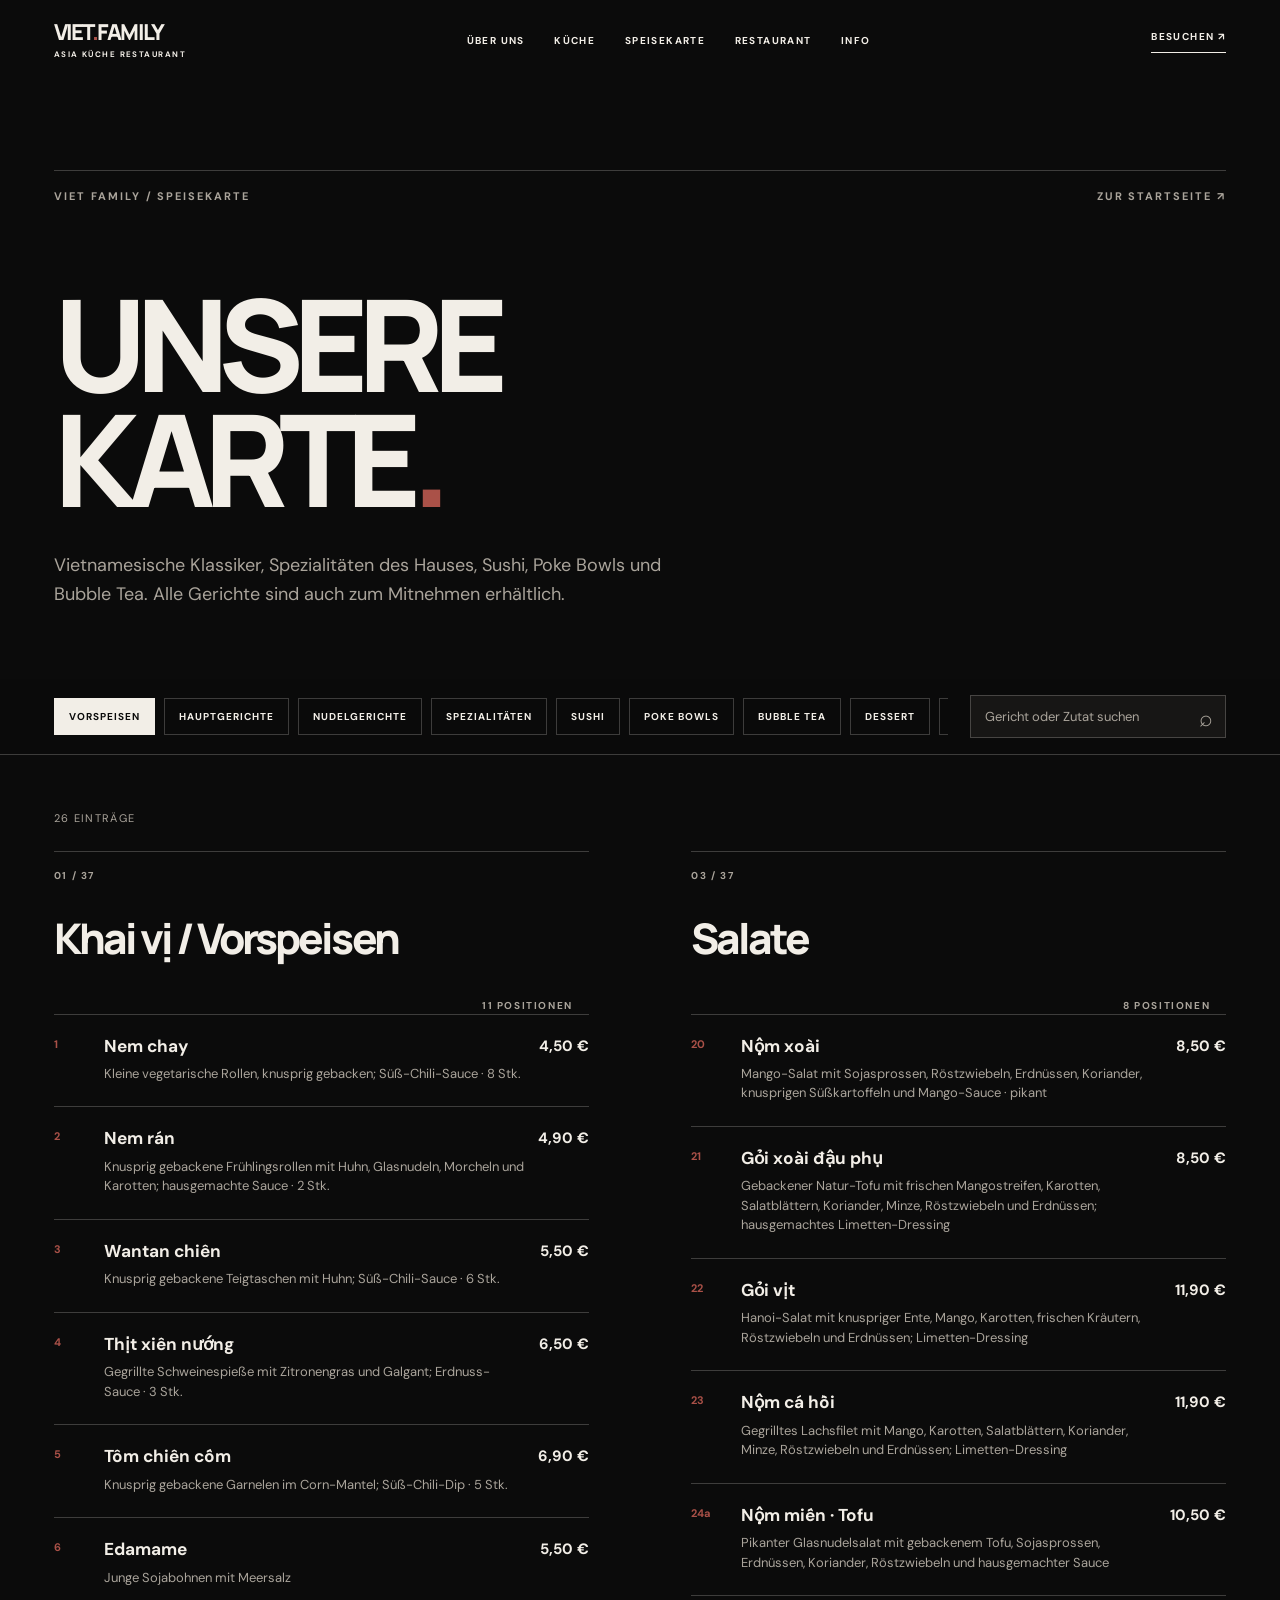
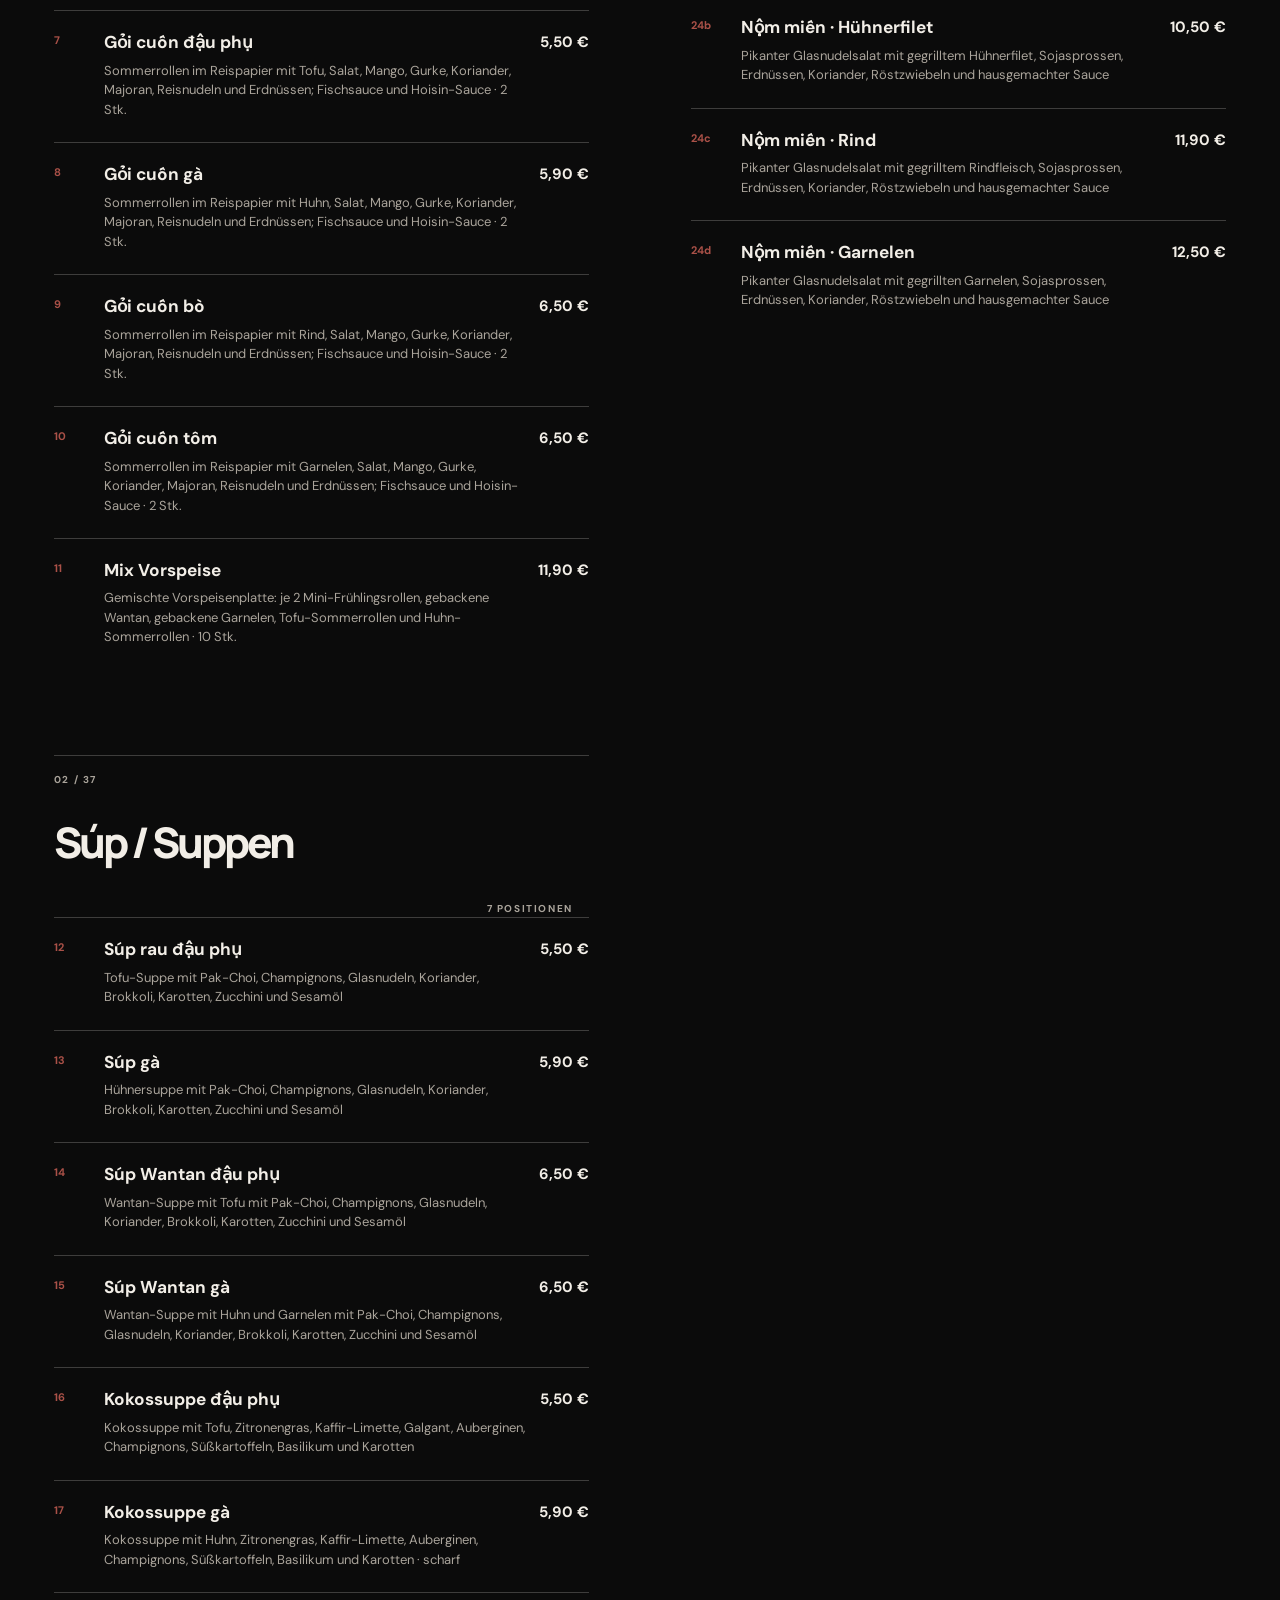
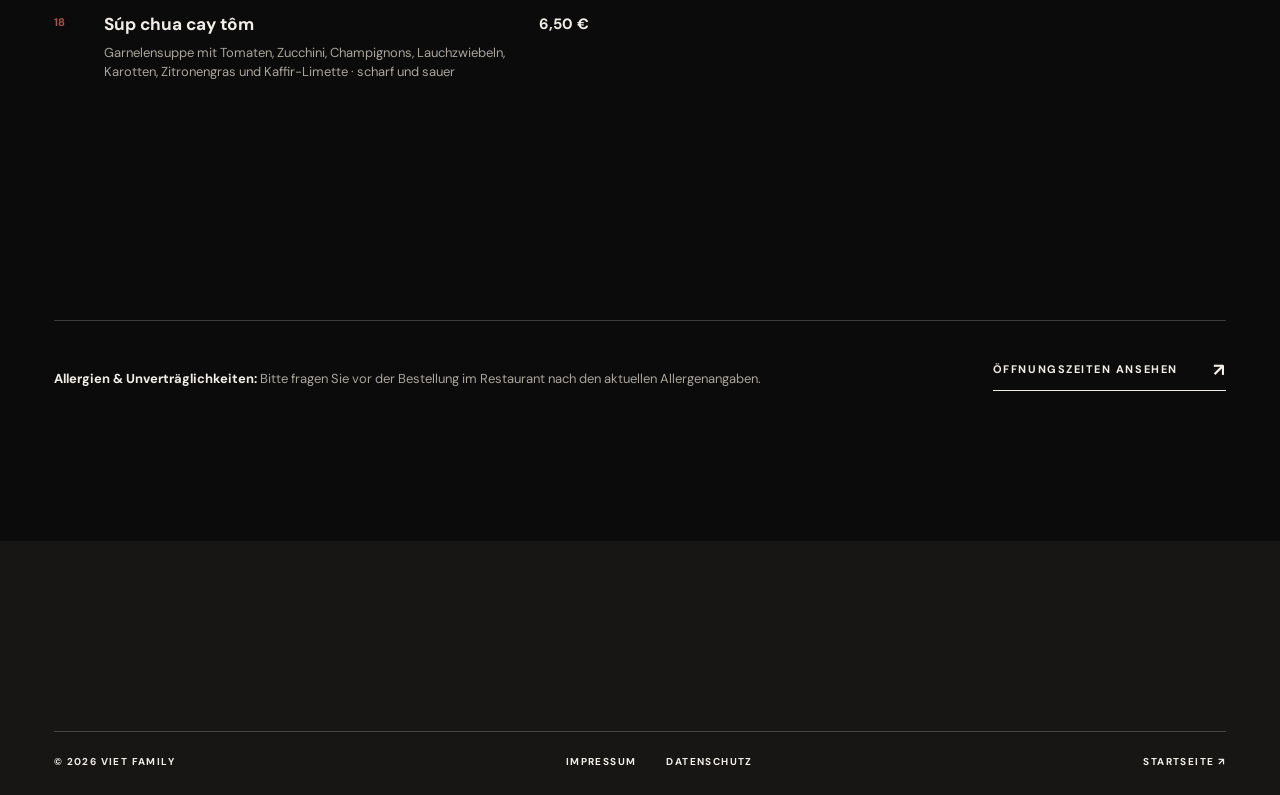
==== commit d42baf81: "Update complete menu from new PDF with sushi and bubble tea" ====
--- a/speisekarte.html
+++ b/speisekarte.html
@@ -1 +1 @@
-<!doctype html><html lang="de"><head><meta charset="utf-8"><meta name="viewport" content="width=device-width, initial-scale=1"><meta name="theme-color" content="#0b0b0b"><meta name="description" content="Die vollständige Speisekarte von Viet Family: vietnamesische Vorspeisen, Phở, Bún, Reisgerichte, Desserts und Getränke mit Preisen."><title>Speisekarte — Viet Family</title><link rel="stylesheet" href="css/styles.css"><script defer src="js/main.js"></script><script defer src="js/menu.js"></script></head><body><a class="skip" href="#main">Zum Inhalt springen</a><header class="site-header scrolled"><a class="wordmark" href="index.html" aria-label="Viet Family, zur Startseite"><span>VIET<span class="brand-accent">.</span>FAMILY</span><small>ASIA KÜCHE RESTAURANT</small></a><nav class="desktop-nav" aria-label="Hauptnavigation"><a href="index.html#ueber">ÜBER UNS</a><a href="index.html#kueche">KÜCHE</a><a href="speisekarte.html">SPEISEKARTE</a><a href="index.html#restaurant">RESTAURANT</a><a href="index.html#info">INFO</a></nav><a class="header-action" href="index.html#besuch">BESUCHEN ↗</a><button class="menu-toggle" type="button" aria-label="Menü öffnen" aria-controls="mobile-nav" aria-expanded="false"><span></span><span></span></button></header><nav id="mobile-nav" class="mobile-nav" aria-label="Mobile Navigation" inert><div class="mobile-nav-head"><span>VIET.FAMILY</span><button class="menu-close" type="button" aria-label="Menü schließen">×</button></div><a href="index.html#ueber"><small>01</small> ÜBER UNS</a><a href="index.html#kueche"><small>02</small> KÜCHE</a><a href="speisekarte.html"><small>03</small> SPEISEKARTE</a><a href="index.html#restaurant"><small>04</small> RESTAURANT</a><a href="index.html#info"><small>05</small> INFO</a></nav><main id="main" class="subpage text-menu-page"><div class="section-kicker"><span>VIET FAMILY / SPEISEKARTE</span><a href="index.html">ZUR STARTSEITE ↗</a></div><h1>UNSERE<br>KARTE<span class="brand-accent">.</span></h1><p class="sublead">Vietnamesische Klassiker, Spezialitäten des Hauses und Getränke. Alle Gerichte sind auch zum Mitnehmen erhältlich.</p><div class="menu-tools"><nav class="menu-tabs" aria-label="Menügruppe wählen"><button type="button" data-menu-filter="vorspeisen" aria-pressed="true">VORSPEISEN</button><button type="button" data-menu-filter="hauptgerichte" aria-pressed="false">HAUPTGERICHTE</button><button type="button" data-menu-filter="nudelgerichte" aria-pressed="false">NUDELGERICHTE</button><button type="button" data-menu-filter="spezialitaeten" aria-pressed="false">SPEZIALITÄTEN</button><button type="button" data-menu-filter="dessert" aria-pressed="false">DESSERT</button><button type="button" data-menu-filter="mittag" aria-pressed="false">MITTAG</button><button type="button" data-menu-filter="kinder" aria-pressed="false">KINDER</button><button type="button" data-menu-filter="getraenke" aria-pressed="false">GETRÄNKE</button></nav><label class="menu-search"><span class="sr-only">Gerichte und Getränke suchen</span><input id="menu-search" type="search" placeholder="Gericht oder Zutat suchen" autocomplete="off"><span aria-hidden="true">⌕</span></label></div><p id="menu-status" class="menu-status" role="status" aria-live="polite"></p><div class="menu-text-content"><section class="menu-category" id="vorspeisen" data-group="vorspeisen"><div class="menu-category-head"><span>01 / 24</span><h2>Khai vị / Vorspeisen</h2><span data-count>11 POSITIONEN</span></div><div class="menu-entry-list"><div class="menu-entry"><span class="menu-code">1</span><div class="menu-entry-main"><h3>Nem chay </h3><p>Kleine vegetarische Rollen, knusprig gebacken; Süß-Chili-Sauce · 8 Stk.</p></div><span class="menu-entry-price">4,50 €</span></div><div class="menu-entry"><span class="menu-code">2</span><div class="menu-entry-main"><h3>Nem rán </h3><p>Frühlingsrollen mit Huhn, Glasnudeln, Morcheln und Karotten · 2 Stk.</p></div><span class="menu-entry-price">4,90 €</span></div><div class="menu-entry"><span class="menu-code">3</span><div class="menu-entry-main"><h3>Wantan chiên </h3><p>Knusprig gebackene Teigtaschen mit Huhn · 6 Stk.</p></div><span class="menu-entry-price">5,50 €</span></div><div class="menu-entry"><span class="menu-code">4</span><div class="menu-entry-main"><h3>Thịt xiên nướng </h3><p>Gegrillte Schweinespieße mit Zitronengras und Galgant; Erdnuss-Sauce · 3 Stk.</p></div><span class="menu-entry-price">6,50 €</span></div><div class="menu-entry"><span class="menu-code">5</span><div class="menu-entry-main"><h3>Tôm chiên cốm </h3><p>Knusprig gebackene Garnelen im Corn-Mantel; Süß-Chili-Dip · 5 Stk.</p></div><span class="menu-entry-price">6,90 €</span></div><div class="menu-entry"><span class="menu-code">6</span><div class="menu-entry-main"><h3>Edamame </h3><p>Junge Sojabohnen mit Meersalz</p></div><span class="menu-entry-price">5,50 €</span></div><div class="menu-entry"><span class="menu-code">7</span><div class="menu-entry-main"><h3>Gỏi cuốn đậu phụ </h3><p>Sommerrollen mit Tofu, Salat, Mango, Gurke, Kräutern, Reisnudeln und Erdnüssen · 2 Stk.</p></div><span class="menu-entry-price">5,50 €</span></div><div class="menu-entry"><span class="menu-code">8</span><div class="menu-entry-main"><h3>Gỏi cuốn gà </h3><p>Sommerrollen mit Huhn, Salat, Mango, Gurke, Kräutern, Reisnudeln und Erdnüssen · 2 Stk.</p></div><span class="menu-entry-price">5,90 €</span></div><div class="menu-entry"><span class="menu-code">9</span><div class="menu-entry-main"><h3>Gỏi cuốn bò </h3><p>Sommerrollen mit Rind, Salat, Mango, Gurke, Kräutern, Reisnudeln und Erdnüssen · 2 Stk.</p></div><span class="menu-entry-price">6,50 €</span></div><div class="menu-entry"><span class="menu-code">10</span><div class="menu-entry-main"><h3>Gỏi cuốn tôm </h3><p>Sommerrollen mit Garnelen, Salat, Mango, Gurke, Kräutern, Reisnudeln und Erdnüssen · 2 Stk.</p></div><span class="menu-entry-price">6,50 €</span></div><div class="menu-entry"><span class="menu-code">11</span><div class="menu-entry-main"><h3>Mix Vorspeise </h3><p>Gemischte Vorspeisenplatte mit Mini-Frühlingsrollen, Wantan, Garnelen sowie Sommerrollen mit Tofu und Huhn · 10 Stk.</p></div><span class="menu-entry-price">11,90 €</span></div></div></section><section class="menu-category" id="suppen" data-group="vorspeisen"><div class="menu-category-head"><span>02 / 24</span><h2>Súp / Suppen</h2><span data-count>7 POSITIONEN</span></div><div class="menu-entry-list"><div class="menu-entry"><span class="menu-code">12</span><div class="menu-entry-main"><h3>Súp rau đậu phụ </h3><p>Tofu-Suppe mit Pak-Choi, Champignons, Glasnudeln, Koriander und Gemüse</p></div><span class="menu-entry-price">5,50 €</span></div><div class="menu-entry"><span class="menu-code">13</span><div class="menu-entry-main"><h3>Súp gà </h3><p>Hühnersuppe mit Pak-Choi, Champignons, Glasnudeln, Koriander und Gemüse</p></div><span class="menu-entry-price">5,90 €</span></div><div class="menu-entry"><span class="menu-code">14</span><div class="menu-entry-main"><h3>Súp Wantan đậu phụ </h3><p>Wantan-Suppe mit Tofu, Pak-Choi, Champignons, Glasnudeln und Gemüse</p></div><span class="menu-entry-price">6,50 €</span></div><div class="menu-entry"><span class="menu-code">15</span><div class="menu-entry-main"><h3>Súp Wantan gà </h3><p>Wantan-Suppe mit Huhn, Garnelen, Pak-Choi, Glasnudeln und Gemüse</p></div><span class="menu-entry-price">6,50 €</span></div><div class="menu-entry"><span class="menu-code">16</span><div class="menu-entry-main"><h3>Kokossuppe đậu phụ </h3><p>Kokosmilch mit Tofu, Zitronengras, Kaffir-Limette, Galgant und Gemüse</p></div><span class="menu-entry-price">5,50 €</span></div><div class="menu-entry"><span class="menu-code">17</span><div class="menu-entry-main"><h3>Kokossuppe gà </h3><p>Kokosmilch mit Huhn, Zitronengras, Kaffir-Limette und Gemüse · scharf</p></div><span class="menu-entry-price">5,90 €</span></div><div class="menu-entry"><span class="menu-code">18</span><div class="menu-entry-main"><h3>Súp chua cay tôm </h3><p>Garnelensuppe mit Tomaten, Zucchini, Zitronengras und Kaffir-Limette · scharf und sauer</p></div><span class="menu-entry-price">6,50 €</span></div></div></section><section class="menu-category" id="salate" data-group="vorspeisen"><div class="menu-category-head"><span>03 / 24</span><h2>Salate</h2><span data-count>8 POSITIONEN</span></div><div class="menu-entry-list"><div class="menu-entry"><span class="menu-code">20</span><div class="menu-entry-main"><h3>Nộm xoài </h3><p>Mango-Salat mit Sojasprossen, Röstzwiebeln, Erdnüssen, Koriander und Süßkartoffeln · pikant</p></div><span class="menu-entry-price">8,50 €</span></div><div class="menu-entry"><span class="menu-code">21</span><div class="menu-entry-main"><h3>Gỏi xoài đậu phụ </h3><p>Gebackener Natur-Tofu mit Mango, Karotten, Kräutern, Röstzwiebeln und Erdnüssen; Limetten-Dressing</p></div><span class="menu-entry-price">8,50 €</span></div><div class="menu-entry"><span class="menu-code">22</span><div class="menu-entry-main"><h3>Gỏi vịt </h3><p>Hanoi-Salat mit knuspriger Ente, Mango, Karotten, Kräutern und Erdnüssen</p></div><span class="menu-entry-price">11,90 €</span></div><div class="menu-entry"><span class="menu-code">23</span><div class="menu-entry-main"><h3>Nộm cá hồi </h3><p>Salat mit gegrilltem Lachsfilet, Mango, Karotten, Kräutern und Erdnüssen</p></div><span class="menu-entry-price">11,90 €</span></div><div class="menu-entry"><span class="menu-code">24a</span><div class="menu-entry-main"><h3>Nộm miến · Tofu </h3><p>Pikanter Glasnudelsalat mit Sojasprossen, Erdnüssen und Koriander</p></div><span class="menu-entry-price">10,50 €</span></div><div class="menu-entry"><span class="menu-code">24b</span><div class="menu-entry-main"><h3>Nộm miến · Hühnerfilet </h3><p>Pikanter Glasnudelsalat mit Sojasprossen, Erdnüssen und Koriander</p></div><span class="menu-entry-price">10,50 €</span></div><div class="menu-entry"><span class="menu-code">24c</span><div class="menu-entry-main"><h3>Nộm miến · Rind </h3><p>Pikanter Glasnudelsalat mit Sojasprossen, Erdnüssen und Koriander</p></div><span class="menu-entry-price">11,90 €</span></div><div class="menu-entry"><span class="menu-code">24d</span><div class="menu-entry-main"><h3>Nộm miến · Garnelen </h3><p>Pikanter Glasnudelsalat mit Sojasprossen, Erdnüssen und Koriander</p></div><span class="menu-entry-price">12,50 €</span></div></div></section><section class="menu-category" id="vegetarisch" data-group="hauptgerichte"><div class="menu-category-head"><span>04 / 24</span><h2>Đồ chay / Vegetarisch</h2><span data-count>11 POSITIONEN</span></div><div class="menu-entry-list"><div class="menu-entry"><span class="menu-code">30</span><div class="menu-entry-main"><h3>Rau xào </h3><p>Gebratenes Gemüse mit Lauchzwiebeln; dazu Reis</p></div><span class="menu-entry-price">11,90 €</span></div><div class="menu-entry"><span class="menu-code">31</span><div class="menu-entry-main"><h3>Rau xào đậu phụ </h3><p>Gebratenes Gemüse mit Tofu und Lauchzwiebeln; dazu Reis</p></div><span class="menu-entry-price">12,90 €</span></div><div class="menu-entry"><span class="menu-code">32</span><div class="menu-entry-main"><h3>Đậu phụ Erdnuss </h3><p>Tofu in Erdnuss-Kokos-Curry-Sauce mit Gemüse; dazu Reis · pikant</p></div><span class="menu-entry-price">13,90 €</span></div><div class="menu-entry"><span class="menu-code">33</span><div class="menu-entry-main"><h3>Đậu phụ Curry </h3><p>Tofu in Kokosmilch und rotem Curry mit Gemüse; dazu Reis · scharf</p></div><span class="menu-entry-price">13,90 €</span></div><div class="menu-entry"><span class="menu-code">34a</span><div class="menu-entry-main"><h3>Đậu phụ chiên · Süß-Sauer-Soße </h3><p>Gebackener Tofu mit Gemüse; dazu Reis</p></div><span class="menu-entry-price">13,50 €</span></div><div class="menu-entry"><span class="menu-code">34b</span><div class="menu-entry-main"><h3>Đậu phụ chiên · Pikant-Soße </h3><p>Gebackener Tofu mit Gemüse; dazu Reis</p></div><span class="menu-entry-price">13,50 €</span></div><div class="menu-entry"><span class="menu-code">34c</span><div class="menu-entry-main"><h3>Đậu phụ chiên · Teriyaki-Soße </h3><p>Gebackener Tofu mit Gemüse; dazu Reis</p></div><span class="menu-entry-price">13,90 €</span></div><div class="menu-entry"><span class="menu-code">34d</span><div class="menu-entry-main"><h3>Đậu phụ chiên · Kokos-Soße </h3><p>Gebackener Tofu mit Gemüse; dazu Reis</p></div><span class="menu-entry-price">13,90 €</span></div><div class="menu-entry"><span class="menu-code">34e</span><div class="menu-entry-main"><h3>Đậu phụ chiên · Erdnuss-Soße </h3><p>Gebackener Tofu mit Gemüse; dazu Reis</p></div><span class="menu-entry-price">13,90 €</span></div><div class="menu-entry"><span class="menu-code">34f</span><div class="menu-entry-main"><h3>Đậu phụ chiên · Mango-Soße </h3><p>Gebackener Tofu mit Gemüse; dazu Reis</p></div><span class="menu-entry-price">13,90 €</span></div><div class="menu-entry"><span class="menu-code">35</span><div class="menu-entry-main"><h3>Đậu phụ xào sả ớt </h3><p>Gebackener Bio-Tofu mit Gemüse, Knoblauch, Zitronengras und Chili; dazu Reis · scharf</p></div><span class="menu-entry-price">12,90 €</span></div></div></section><section class="menu-category" id="huhn" data-group="hauptgerichte"><div class="menu-category-head"><span>05 / 24</span><h2>Gà / Huhn</h2><span data-count>8 POSITIONEN</span></div><div class="menu-entry-list"><div class="menu-entry"><span class="menu-code">40</span><div class="menu-entry-main"><h3>Gà chua ngọt </h3><p>Knuspriges Hühnerfilet mit Ananas, Gemüse und Süß-Sauer-Sauce; dazu Reis</p></div><span class="menu-entry-price">14,90 €</span></div><div class="menu-entry"><span class="menu-code">41</span><div class="menu-entry-main"><h3>Gà cay </h3><p>Knuspriges Hühnerfilet mit Gemüse und Pikant-Sauce; dazu Reis · scharf</p></div><span class="menu-entry-price">14,90 €</span></div><div class="menu-entry"><span class="menu-code">42</span><div class="menu-entry-main"><h3>Gà Teriyaki </h3><p>Knuspriges Hühnerfilet mit Gemüse und Teriyaki-Sauce; dazu Reis</p></div><span class="menu-entry-price">15,50 €</span></div><div class="menu-entry"><span class="menu-code">43</span><div class="menu-entry-main"><h3>Gà Kokos </h3><p>Knuspriges Hühnerfilet mit Kokosmilch, rotem Curry und Gemüse; dazu Reis · scharf</p></div><span class="menu-entry-price">15,50 €</span></div><div class="menu-entry"><span class="menu-code">44</span><div class="menu-entry-main"><h3>Gà xào rau </h3><p>Hühnerfilet mit knackigem Gemüse; dazu Reis</p></div><span class="menu-entry-price">13,90 €</span></div><div class="menu-entry"><span class="menu-code">45</span><div class="menu-entry-main"><h3>Gà xào sả ớt </h3><p>Hühnerfilet mit Zitronengras, Paprika, Gemüse und Peperoni; dazu Reis · scharf</p></div><span class="menu-entry-price">13,50 €</span></div><div class="menu-entry"><span class="menu-code">46</span><div class="menu-entry-main"><h3>Gà Erdnuss </h3><p>Hühnerfilet in Erdnuss-Kokos-Curry-Sauce mit Gemüse; dazu Reis · pikant</p></div><span class="menu-entry-price">14,90 €</span></div><div class="menu-entry"><span class="menu-code">47</span><div class="menu-entry-main"><h3>Gà Curry </h3><p>Hühnerfilet mit Kokosmilch, rotem Curry und Gemüse; dazu Reis · scharf</p></div><span class="menu-entry-price">14,90 €</span></div></div></section><section class="menu-category" id="ente" data-group="hauptgerichte"><div class="menu-category-head"><span>06 / 24</span><h2>Vịt / Ente</h2><span data-count>7 POSITIONEN</span></div><div class="menu-entry-list"><div class="menu-entry"><span class="menu-code">50</span><div class="menu-entry-main"><h3>Vịt chua ngọt </h3><p>Knusprig gebackene Ente mit Süß-Sauer-Sauce, Ananas und Gemüse; dazu Reis</p></div><span class="menu-entry-price">16,50 €</span></div><div class="menu-entry"><span class="menu-code">51</span><div class="menu-entry-main"><h3>Vịt cay </h3><p>Knusprig gebackene Ente mit Gemüse und scharfer Sauce; dazu Reis</p></div><span class="menu-entry-price">16,50 €</span></div><div class="menu-entry"><span class="menu-code">52</span><div class="menu-entry-main"><h3>Vịt Teriyaki </h3><p>Knusprig gebackene Ente mit Gemüse und Teriyaki-Sauce; dazu Reis</p></div><span class="menu-entry-price">16,90 €</span></div><div class="menu-entry"><span class="menu-code">53</span><div class="menu-entry-main"><h3>Vịt Kokos </h3><p>Knusprig gebackene Ente mit Kokosmilch, rotem Curry und Gemüse; dazu Reis · pikant</p></div><span class="menu-entry-price">16,90 €</span></div><div class="menu-entry"><span class="menu-code">54</span><div class="menu-entry-main"><h3>Vịt chiên Erdnuss </h3><p>Knusprig gebackene Ente in Erdnuss-Kokos-Curry-Sauce mit Gemüse; dazu Reis · pikant</p></div><span class="menu-entry-price">16,90 €</span></div><div class="menu-entry"><span class="menu-code">55</span><div class="menu-entry-main"><h3>Vịt Mango </h3><p>Knusprig gebackene Ente mit Mango-Sauce, Mango und Gemüse; dazu Reis</p></div><span class="menu-entry-price">16,90 €</span></div><div class="menu-entry"><span class="menu-code">56</span><div class="menu-entry-main"><h3>Vịt xào rau </h3><p>Entenfleisch mit Basilikum, Zitronengras, Chili und Gemüse; dazu Reis · scharf</p></div><span class="menu-entry-price">14,90 €</span></div></div></section><section class="menu-category" id="rind" data-group="hauptgerichte"><div class="menu-category-head"><span>07 / 24</span><h2>Bò / Rind</h2><span data-count>4 POSITIONEN</span></div><div class="menu-entry-list"><div class="menu-entry"><span class="menu-code">60</span><div class="menu-entry-main"><h3>Bò xào rau </h3><p>Rindfleischstreifen mit Ingwer und Gemüse; dazu Reis</p></div><span class="menu-entry-price">15,90 €</span></div><div class="menu-entry"><span class="menu-code">61</span><div class="menu-entry-main"><h3>Bò xào dứa </h3><p>Rindfleischstreifen mit Ananas und Gemüse; dazu Reis</p></div><span class="menu-entry-price">15,90 €</span></div><div class="menu-entry"><span class="menu-code">62</span><div class="menu-entry-main"><h3>Bò xào cay </h3><p>Rindfleischstreifen mit Basilikum, Peperoni und Gemüse; dazu Reis · scharf</p></div><span class="menu-entry-price">15,90 €</span></div><div class="menu-entry"><span class="menu-code">63</span><div class="menu-entry-main"><h3>Bò Curry </h3><p>Rindfleisch mit Kokosmilch, rotem Curry und Gemüse; dazu Reis · pikant</p></div><span class="menu-entry-price">16,50 €</span></div></div></section><section class="menu-category" id="garnelen" data-group="hauptgerichte"><div class="menu-category-head"><span>08 / 24</span><h2>Tôm / Garnelen</h2><span data-count>3 POSITIONEN</span></div><div class="menu-entry-list"><div class="menu-entry"><span class="menu-code">64</span><div class="menu-entry-main"><h3>Tôm xào tỏi </h3><p>Garnelen mit Chilipaste, Zwiebeln und Gemüse; dazu Reis</p></div><span class="menu-entry-price">17,50 €</span></div><div class="menu-entry"><span class="menu-code">65</span><div class="menu-entry-main"><h3>Tôm xào sả ớt </h3><p>Garnelen mit Zitronengras, Peperoni und Gemüse; dazu Reis · leicht scharf</p></div><span class="menu-entry-price">17,50 €</span></div><div class="menu-entry"><span class="menu-code">66</span><div class="menu-entry-main"><h3>Tôm Curry </h3><p>Garnelen mit Kokosmilch, rotem Curry und Gemüse; dazu Reis · pikant</p></div><span class="menu-entry-price">17,90 €</span></div></div></section><section class="menu-category" id="gegrilltes" data-group="hauptgerichte"><div class="menu-category-head"><span>09 / 24</span><h2>Đồ nướng / Gegrilltes</h2><span data-count>10 POSITIONEN</span></div><div class="menu-entry-list"><div class="menu-entry"><span class="menu-code">70</span><div class="menu-entry-main"><h3>Gà nướng Mango </h3><p>Gegrilltes Hühnerfilet mit Gemüse, Mango und Mango-Sauce; dazu Reis</p></div><span class="menu-entry-price">14,90 €</span></div><div class="menu-entry"><span class="menu-code">71</span><div class="menu-entry-main"><h3>Gà nướng cay </h3><p>Gegrilltes Hühnerfilet mit Gemüse und Pikant-Sauce; dazu Reis · scharf</p></div><span class="menu-entry-price">14,90 €</span></div><div class="menu-entry"><span class="menu-code">72</span><div class="menu-entry-main"><h3>Gà nướng Teriyaki </h3><p>Gegrilltes Hühnerfilet mit Gemüse und Teriyaki-Sauce; dazu Reis</p></div><span class="menu-entry-price">14,90 €</span></div><div class="menu-entry"><span class="menu-code">73</span><div class="menu-entry-main"><h3>Bò nướng </h3><p>Gegrilltes Rind mit Salat, Mango, Erdnüssen und Süßkartoffeln</p></div><span class="menu-entry-price">17,50 €</span></div><div class="menu-entry"><span class="menu-code">74</span><div class="menu-entry-main"><h3>Tôm nướng Teriyaki </h3><p>Gegrillte Garnelen mit Gemüse und Teriyaki-Sauce; dazu Reis</p></div><span class="menu-entry-price">17,50 €</span></div><div class="menu-entry"><span class="menu-code">75</span><div class="menu-entry-main"><h3>Cá hồi nướng </h3><p>Gegrillter Lachs mit Salat, Mango und Süßkartoffeln</p></div><span class="menu-entry-price">18,50 €</span></div><div class="menu-entry"><span class="menu-code">76</span><div class="menu-entry-main"><h3>Cá hồi nướng cay </h3><p>Gegrillter Lachs mit Salat, Mango und Süßkartoffeln · scharf</p></div><span class="menu-entry-price">17,90 €</span></div><div class="menu-entry"><span class="menu-code">77</span><div class="menu-entry-main"><h3>Cá hồi nướng Kokos </h3><p>Gegrillter Lachs mit Kokosmilch, rotem Curry und Gemüse · pikant</p></div><span class="menu-entry-price">18,50 €</span></div><div class="menu-entry"><span class="menu-code">78</span><div class="menu-entry-main"><h3>Cá hồi nướng Mango </h3><p>Gegrillter Lachs mit Mango-Sauce und Gemüse</p></div><span class="menu-entry-price">18,50 €</span></div><div class="menu-entry"><span class="menu-code">79</span><div class="menu-entry-main"><h3>Cá hồi nướng Teriyaki </h3><p>Gegrillter Lachs mit Gemüse und Teriyaki-Sauce</p></div><span class="menu-entry-price">18,50 €</span></div></div></section><section class="menu-category" id="gebratenes" data-group="hauptgerichte"><div class="menu-category-head"><span>10 / 24</span><h2>Mì xào &amp; Cơm rang / Gebratenes</h2><span data-count>24 POSITIONEN</span></div><div class="menu-entry-list"><div class="menu-entry"><span class="menu-code">80a</span><div class="menu-entry-main"><h3>Mì xào · Gemüse </h3><p>Gebratene Nudeln mit Gemüse und Ei</p></div><span class="menu-entry-price">10,90 €</span></div><div class="menu-entry"><span class="menu-code">80b</span><div class="menu-entry-main"><h3>Mì xào · Tofu </h3><p>Gebratene Nudeln mit Gemüse und Ei</p></div><span class="menu-entry-price">12,50 €</span></div><div class="menu-entry"><span class="menu-code">80c</span><div class="menu-entry-main"><h3>Mì xào · Hähnchen </h3><p>Gebratene Nudeln mit Gemüse und Ei</p></div><span class="menu-entry-price">12,90 €</span></div><div class="menu-entry"><span class="menu-code">80d</span><div class="menu-entry-main"><h3>Mì xào · Rindfleisch </h3><p>Gebratene Nudeln mit Gemüse und Ei</p></div><span class="menu-entry-price">13,90 €</span></div><div class="menu-entry"><span class="menu-code">80e</span><div class="menu-entry-main"><h3>Mì xào · gebratene Ente </h3><p>Gebratene Nudeln mit Gemüse und Ei</p></div><span class="menu-entry-price">13,90 €</span></div><div class="menu-entry"><span class="menu-code">80f</span><div class="menu-entry-main"><h3>Mì xào · Garnelen </h3><p>Gebratene Nudeln mit Gemüse und Ei</p></div><span class="menu-entry-price">17,50 €</span></div><div class="menu-entry"><span class="menu-code">81a</span><div class="menu-entry-main"><h3>Phở xào · Gemüse </h3><p>Gebratene Reisbandnudeln mit Gemüse und Ei</p></div><span class="menu-entry-price">11,50 €</span></div><div class="menu-entry"><span class="menu-code">81b</span><div class="menu-entry-main"><h3>Phở xào · Tofu </h3><p>Gebratene Reisbandnudeln mit Gemüse und Ei</p></div><span class="menu-entry-price">12,90 €</span></div><div class="menu-entry"><span class="menu-code">81c</span><div class="menu-entry-main"><h3>Phở xào · Hähnchen </h3><p>Gebratene Reisbandnudeln mit Gemüse und Ei</p></div><span class="menu-entry-price">13,50 €</span></div><div class="menu-entry"><span class="menu-code">81d</span><div class="menu-entry-main"><h3>Phở xào · Rindfleisch </h3><p>Gebratene Reisbandnudeln mit Gemüse und Ei</p></div><span class="menu-entry-price">14,50 €</span></div><div class="menu-entry"><span class="menu-code">81e</span><div class="menu-entry-main"><h3>Phở xào · gebratene Ente </h3><p>Gebratene Reisbandnudeln mit Gemüse und Ei</p></div><span class="menu-entry-price">14,50 €</span></div><div class="menu-entry"><span class="menu-code">81f</span><div class="menu-entry-main"><h3>Phở xào · Garnelen </h3><p>Gebratene Reisbandnudeln mit Gemüse und Ei</p></div><span class="menu-entry-price">17,90 €</span></div><div class="menu-entry"><span class="menu-code">82a</span><div class="menu-entry-main"><h3>Udon xào · Gemüse </h3><p>Gebratene Udon-Nudeln mit Gemüse und Ei</p></div><span class="menu-entry-price">11,50 €</span></div><div class="menu-entry"><span class="menu-code">82b</span><div class="menu-entry-main"><h3>Udon xào · Tofu </h3><p>Gebratene Udon-Nudeln mit Gemüse und Ei</p></div><span class="menu-entry-price">12,90 €</span></div><div class="menu-entry"><span class="menu-code">82c</span><div class="menu-entry-main"><h3>Udon xào · Hähnchen </h3><p>Gebratene Udon-Nudeln mit Gemüse und Ei</p></div><span class="menu-entry-price">13,50 €</span></div><div class="menu-entry"><span class="menu-code">82d</span><div class="menu-entry-main"><h3>Udon xào · Rindfleisch </h3><p>Gebratene Udon-Nudeln mit Gemüse und Ei</p></div><span class="menu-entry-price">14,50 €</span></div><div class="menu-entry"><span class="menu-code">82e</span><div class="menu-entry-main"><h3>Udon xào · gebratene Ente </h3><p>Gebratene Udon-Nudeln mit Gemüse und Ei</p></div><span class="menu-entry-price">14,50 €</span></div><div class="menu-entry"><span class="menu-code">82f</span><div class="menu-entry-main"><h3>Udon xào · Garnelen </h3><p>Gebratene Udon-Nudeln mit Gemüse und Ei</p></div><span class="menu-entry-price">17,90 €</span></div><div class="menu-entry"><span class="menu-code">83a</span><div class="menu-entry-main"><h3>Cơm rang · Gemüse </h3><p>Gebratener Reis mit Gemüse und Ei</p></div><span class="menu-entry-price">10,90 €</span></div><div class="menu-entry"><span class="menu-code">83b</span><div class="menu-entry-main"><h3>Cơm rang · Tofu </h3><p>Gebratener Reis mit Gemüse und Ei</p></div><span class="menu-entry-price">12,50 €</span></div><div class="menu-entry"><span class="menu-code">83c</span><div class="menu-entry-main"><h3>Cơm rang · Hähnchen </h3><p>Gebratener Reis mit Gemüse und Ei</p></div><span class="menu-entry-price">12,90 €</span></div><div class="menu-entry"><span class="menu-code">83d</span><div class="menu-entry-main"><h3>Cơm rang · Rindfleisch </h3><p>Gebratener Reis mit Gemüse und Ei</p></div><span class="menu-entry-price">13,90 €</span></div><div class="menu-entry"><span class="menu-code">83e</span><div class="menu-entry-main"><h3>Cơm rang · gebratene Ente </h3><p>Gebratener Reis mit Gemüse und Ei</p></div><span class="menu-entry-price">13,90 €</span></div><div class="menu-entry"><span class="menu-code">83f</span><div class="menu-entry-main"><h3>Cơm rang · Garnelen </h3><p>Gebratener Reis mit Gemüse und Ei</p></div><span class="menu-entry-price">17,50 €</span></div></div></section><section class="menu-category" id="spezialitaeten" data-group="spezialitaeten"><div class="menu-category-head"><span>11 / 24</span><h2>Đặc sản quán / Spezialitäten</h2><span data-count>10 POSITIONEN</span></div><div class="menu-entry-list"><div class="menu-entry"><span class="menu-code">90a</span><div class="menu-entry-main"><h3>Cơm niêu · Hühnerbrustfilet </h3><p>Duftreis, Gemüse und Eier mit hausgemachter Sauce</p></div><span class="menu-entry-price">14,90 €</span></div><div class="menu-entry"><span class="menu-code">90b</span><div class="menu-entry-main"><h3>Cơm niêu · Rindfleisch </h3><p>Duftreis, Gemüse und Eier mit hausgemachter Sauce</p></div><span class="menu-entry-price">15,90 €</span></div><div class="menu-entry"><span class="menu-code">90c</span><div class="menu-entry-main"><h3>Cơm niêu · Garnelen </h3><p>Duftreis, Gemüse und Eier mit hausgemachter Sauce</p></div><span class="menu-entry-price">17,90 €</span></div><div class="menu-entry"><span class="menu-code">91a</span><div class="menu-entry-main"><h3>Bí đỏ Sapa · Tofu </h3><p>Bio-Hokkaido-Kürbis, Süßkartoffeln, Gemüse und Curry-Kokosmilch-Sauce</p></div><span class="menu-entry-price">13,90 €</span></div><div class="menu-entry"><span class="menu-code">91b</span><div class="menu-entry-main"><h3>Bí đỏ Sapa · Hühnerbrustfilet </h3><p>Bio-Hokkaido-Kürbis, Süßkartoffeln, Gemüse und Curry-Kokosmilch-Sauce</p></div><span class="menu-entry-price">13,90 €</span></div><div class="menu-entry"><span class="menu-code">91c</span><div class="menu-entry-main"><h3>Bí đỏ Sapa · knusprige Ente </h3><p>Bio-Hokkaido-Kürbis, Süßkartoffeln, Gemüse und Curry-Kokosmilch-Sauce</p></div><span class="menu-entry-price">15,50 €</span></div><div class="menu-entry"><span class="menu-code">91d</span><div class="menu-entry-main"><h3>Bí đỏ Sapa · Garnelen </h3><p>Bio-Hokkaido-Kürbis, Süßkartoffeln, Gemüse und Curry-Kokosmilch-Sauce</p></div><span class="menu-entry-price">17,50 €</span></div><div class="menu-entry"><span class="menu-code">91e</span><div class="menu-entry-main"><h3>Bí đỏ Sapa · gegrillter Lachs </h3><p>Bio-Hokkaido-Kürbis, Süßkartoffeln, Gemüse und Curry-Kokosmilch-Sauce</p></div><span class="menu-entry-price">17,90 €</span></div><div class="menu-entry"><span class="menu-code">92</span><div class="menu-entry-main"><h3>Vịt nướng hột điều </h3><p>Gegrillte Barbarie-Ente mit Gemüse, Cashewnüssen und Süßkartoffeln</p></div><span class="menu-entry-price">17,90 €</span></div><div class="menu-entry"><span class="menu-code">93</span><div class="menu-entry-main"><h3>Cá hồi nướng đặc biệt </h3><p>Lachssteak mit gegrillten Garnelen, Gemüse und Süßkartoffeln</p></div><span class="menu-entry-price">18,90 €</span></div></div></section><section class="menu-category" id="bun" data-group="nudelgerichte"><div class="menu-category-head"><span>12 / 24</span><h2>Bún / Reisnudeln</h2><span data-count>9 POSITIONEN</span></div><div class="menu-entry-list"><div class="menu-entry"><span class="menu-code">BU1</span><div class="menu-entry-main"><h3>Bún đậu Erdnuss </h3><p>Tofu in Erdnuss-Curry-Sauce mit Reisnudeln und Gemüse · scharf</p></div><span class="menu-entry-price">13,90 €</span></div><div class="menu-entry"><span class="menu-code">BU2</span><div class="menu-entry-main"><h3>Bún đậu chiên </h3><p>Gebackener Tofu mit Reisnudeln, Salat, Gurke und hausgemachter Sauce</p></div><span class="menu-entry-price">13,50 €</span></div><div class="menu-entry"><span class="menu-code">BU3</span><div class="menu-entry-main"><h3>Bún gà Curry </h3><p>Hühnerfleisch in roter Curry-Sauce mit Reisnudeln und Gemüse · scharf</p></div><span class="menu-entry-price">13,90 €</span></div><div class="menu-entry"><span class="menu-code">BU4</span><div class="menu-entry-main"><h3>Bún nem rán </h3><p>Frühlingsrollen mit Reisnudeln, Salat und frischen Kräutern</p></div><span class="menu-entry-price">11,90 €</span></div><div class="menu-entry"><span class="menu-code">BU5</span><div class="menu-entry-main"><h3>Bún bò Nam bộ </h3><p>Gegrilltes Rindfleisch mit Reisnudeln, Salat und frischen Kräutern</p></div><span class="menu-entry-price">13,90 €</span></div><div class="menu-entry"><span class="menu-code">BU6</span><div class="menu-entry-main"><h3>Bún gà Nam bộ </h3><p>Gegrilltes Hühnerfilet mit Reisnudeln, Salat und frischen Kräutern</p></div><span class="menu-entry-price">12,90 €</span></div><div class="menu-entry"><span class="menu-code">BU7</span><div class="menu-entry-main"><h3>Bún bò lá lốt </h3><p>Rindfleisch in vietnamesischen Pfefferblättern mit Reisnudeln, Salat und Kräutern</p></div><span class="menu-entry-price">15,50 €</span></div><div class="menu-entry"><span class="menu-code">BU8</span><div class="menu-entry-main"><h3>Bún chả cá </h3><p>Gegrillter Tilapia mit Reisnudeln, Salat, Dill und Erdnüssen</p></div><span class="menu-entry-price">15,50 €</span></div><div class="menu-entry"><span class="menu-code">BU9</span><div class="menu-entry-main"><h3>Bún chả </h3><p>Gegrilltes Schweinefleisch mit Reisnudeln, Salat und frischen Kräutern</p></div><span class="menu-entry-price">14,90 €</span></div></div></section><section class="menu-category" id="mien" data-group="nudelgerichte"><div class="menu-category-head"><span>13 / 24</span><h2>Miến / Glasnudeln</h2><span data-count>11 POSITIONEN</span></div><div class="menu-entry-list"><div class="menu-entry"><span class="menu-code">M1</span><div class="menu-entry-main"><h3>Miến đậu phụ </h3><p>Glasnudelsuppe mit Tofu, Pak-Choi, Sojasprossen und Koriander</p></div><span class="menu-entry-price">12,50 €</span></div><div class="menu-entry"><span class="menu-code">M2</span><div class="menu-entry-main"><h3>Miến Wantan gà </h3><p>Glasnudelsuppe mit Huhn, Wantan, Pak-Choi und Sojasprossen</p></div><span class="menu-entry-price">13,90 €</span></div><div class="menu-entry"><span class="menu-code">M3</span><div class="menu-entry-main"><h3>Miến gà </h3><p>Glasnudelsuppe mit Hühnerfleisch, Sojasprossen und Koriander</p></div><span class="menu-entry-price">13,90 €</span></div><div class="menu-entry"><span class="menu-code">M4</span><div class="menu-entry-main"><h3>Miến bò </h3><p>Glasnudelsuppe mit Rindfleisch, Sojasprossen und Koriander</p></div><span class="menu-entry-price">14,90 €</span></div><div class="menu-entry"><span class="menu-code">M5</span><div class="menu-entry-main"><h3>Miến bò tái lăn </h3><p>Glasnudelsuppe mit gebratenem Rindfleisch, Knoblauch und Sojasprossen</p></div><span class="menu-entry-price">14,90 €</span></div><div class="menu-entry"><span class="menu-code">M6a</span><div class="menu-entry-main"><h3>Miến xào · Gemüse </h3><p>Gebratene Glasnudeln mit Gemüse und Ei</p></div><span class="menu-entry-price">11,50 €</span></div><div class="menu-entry"><span class="menu-code">M6b</span><div class="menu-entry-main"><h3>Miến xào · Tofu </h3><p>Gebratene Glasnudeln mit Gemüse und Ei</p></div><span class="menu-entry-price">12,90 €</span></div><div class="menu-entry"><span class="menu-code">M6c</span><div class="menu-entry-main"><h3>Miến xào · Hähnchen </h3><p>Gebratene Glasnudeln mit Gemüse und Ei</p></div><span class="menu-entry-price">13,50 €</span></div><div class="menu-entry"><span class="menu-code">M6d</span><div class="menu-entry-main"><h3>Miến xào · Rindfleisch </h3><p>Gebratene Glasnudeln mit Gemüse und Ei</p></div><span class="menu-entry-price">14,50 €</span></div><div class="menu-entry"><span class="menu-code">M6e</span><div class="menu-entry-main"><h3>Miến xào · gebratene Ente </h3><p>Gebratene Glasnudeln mit Gemüse und Ei</p></div><span class="menu-entry-price">14,50 €</span></div><div class="menu-entry"><span class="menu-code">M6f</span><div class="menu-entry-main"><h3>Miến xào · Garnelen </h3><p>Gebratene Glasnudeln mit Gemüse und Ei</p></div><span class="menu-entry-price">17,90 €</span></div></div></section><section class="menu-category" id="pho" data-group="nudelgerichte"><div class="menu-category-head"><span>14 / 24</span><h2>Phở Hà Nội</h2><span data-count>8 POSITIONEN</span></div><div class="menu-entry-list"><div class="menu-entry"><span class="menu-code">P1</span><div class="menu-entry-main"><h3>Phở đậu phụ </h3><p>Reisbandnudelsuppe mit Tofu, Sojasprossen, Pak-Choi und Koriander</p></div><span class="menu-entry-price">11,90 €</span></div><div class="menu-entry"><span class="menu-code">P2</span><div class="menu-entry-main"><h3>Phở Wantan đậu phụ </h3><p>Reisbandnudelsuppe mit Tofu-Wantan, Sojasprossen und Pak-Choi</p></div><span class="menu-entry-price">13,50 €</span></div><div class="menu-entry"><span class="menu-code">P3</span><div class="menu-entry-main"><h3>Phở Wantan gà </h3><p>Reisbandnudelsuppe mit Garnelen-Hühnerfleisch-Wantan und Gemüse</p></div><span class="menu-entry-price">13,90 €</span></div><div class="menu-entry"><span class="menu-code">P4</span><div class="menu-entry-main"><h3>Phở gà </h3><p>Reisbandnudelsuppe mit Hühnerfleisch, Sojasprossen und Koriander</p></div><span class="menu-entry-price">13,90 €</span></div><div class="menu-entry"><span class="menu-code">P5</span><div class="menu-entry-main"><h3>Phở bò tái </h3><p>Reisbandnudelsuppe mit Rindfleisch, Ingwer und frischen Kräutern</p></div><span class="menu-entry-price">13,90 €</span></div><div class="menu-entry"><span class="menu-code">P6</span><div class="menu-entry-main"><h3>Phở bò tái lăn </h3><p>Reisbandnudelsuppe mit gebratenem Rindfleisch und frischen Kräutern</p></div><span class="menu-entry-price">13,90 €</span></div><div class="menu-entry"><span class="menu-code">P7</span><div class="menu-entry-main"><h3>Phở bò chín </h3><p>Reisbandnudelsuppe mit dünnen Rindfleischscheiben und frischen Kräutern</p></div><span class="menu-entry-price">13,90 €</span></div><div class="menu-entry"><span class="menu-code">P8</span><div class="menu-entry-main"><h3>Phở bò trộn </h3><p>Reisbandnudeln mit gebratenem Rindfleisch, Salat, Kräutern und Erdnüssen</p></div><span class="menu-entry-price">13,90 €</span></div></div></section><section class="menu-category" id="dessert" data-group="dessert"><div class="menu-category-head"><span>15 / 24</span><h2>Tráng miệng / Dessert</h2><span data-count>4 POSITIONEN</span></div><div class="menu-entry-list"><div class="menu-entry"><span class="menu-code">N1</span><div class="menu-entry-main"><h3>Bánh rán </h3><p>Sesam-Klebreisbällchen · 6 Stk.</p></div><span class="menu-entry-price">4,90 €</span></div><div class="menu-entry"><span class="menu-code">N2</span><div class="menu-entry-main"><h3>Chuối chiên </h3><p>Gebackene Banane mit Honig und Kokosraspeln</p></div><span class="menu-entry-price">4,90 €</span></div><div class="menu-entry"><span class="menu-code">N3</span><div class="menu-entry-main"><h3>Bánh chuối </h3><p>Gedämpfte Banane im Klebreismantel mit Kokoscreme</p></div><span class="menu-entry-price">5,50 €</span></div><div class="menu-entry"><span class="menu-code">N4</span><div class="menu-entry-main"><h3>Bánh khoai môn </h3><p>Gedämpfter Taro im Klebreismantel mit Kokoscreme</p></div><span class="menu-entry-price">5,50 €</span></div></div></section><section class="menu-category" id="mittag" data-group="mittag"><div class="menu-category-head"><span>16 / 24</span><h2>Mittagsangebot</h2><span data-count>13 POSITIONEN</span></div><p class="category-note">Montag – Freitag, 11:30 – 15:00 Uhr. Zu jedem Mittagsgericht 0,2 l Softgetränk für 1,50 € zusätzlich.</p><div class="menu-entry-list"><div class="menu-entry"><span class="menu-code">MT1</span><div class="menu-entry-main"><h3>Kokossuppe gà </h3><p>Kokossuppe mit Hühnerfleisch, Gemüse und Reis · scharf</p></div><span class="menu-entry-price">7,40 €</span></div><div class="menu-entry"><span class="menu-code">MT2</span><div class="menu-entry-main"><h3>Rau xào </h3><p>Gebratenes Gemüse mit Lauchzwiebeln; dazu Reis</p></div><span class="menu-entry-price">9,50 €</span></div><div class="menu-entry"><span class="menu-code">MT3</span><div class="menu-entry-main"><h3>Đậu phụ Curry </h3><p>Tofu mit roter Thai-Curry-Sauce und Gemüse; dazu Reis · scharf</p></div><span class="menu-entry-price">10,90 €</span></div><div class="menu-entry"><span class="menu-code">MT4</span><div class="menu-entry-main"><h3>Gà xào nấm </h3><p>Hühnerfilet mit Champignons und Gemüse; dazu Reis</p></div><span class="menu-entry-price">10,90 €</span></div><div class="menu-entry"><span class="menu-code">MT5</span><div class="menu-entry-main"><h3>Gà Curry </h3><p>Hühnerfilet mit roter Thai-Curry-Sauce und Gemüse; dazu Reis · scharf</p></div><span class="menu-entry-price">10,90 €</span></div><div class="menu-entry"><span class="menu-code">MT6</span><div class="menu-entry-main"><h3>Gà chiên </h3><p>Gebackenes Hühnerfilet mit Gemüse und Sauce nach Wahl; dazu Reis</p></div><span class="menu-entry-price">10,90 €</span></div><div class="menu-entry"><span class="menu-code">MT7</span><div class="menu-entry-main"><h3>Phở bò </h3><p>Reisbandnudelsuppe mit Rindfleisch, Sojasprossen und Koriander</p></div><span class="menu-entry-price">10,90 €</span></div><div class="menu-entry"><span class="menu-code">MT8</span><div class="menu-entry-main"><h3>Bún bò Nam bộ </h3><p>Rindfleisch mit Reisnudeln, Salat und Kräutern</p></div><span class="menu-entry-price">10,90 €</span></div><div class="menu-entry"><span class="menu-code">MT9</span><div class="menu-entry-main"><h3>Bún gà Curry </h3><p>Hühnerfilet in Thai-Curry-Sauce mit Reisnudeln und Gemüse · scharf</p></div><span class="menu-entry-price">10,90 €</span></div><div class="menu-entry"><span class="menu-code">MT10</span><div class="menu-entry-main"><h3>Bò xào rau </h3><p>Rindfleischstreifen mit Gemüse und Reis</p></div><span class="menu-entry-price">10,90 €</span></div><div class="menu-entry"><span class="menu-code">MT11</span><div class="menu-entry-main"><h3>Tôm xào rau </h3><p>Garnelen mit Gemüse und Reis</p></div><span class="menu-entry-price">11,50 €</span></div><div class="menu-entry"><span class="menu-code">MT12</span><div class="menu-entry-main"><h3>Vịt chiên </h3><p>Knusprige Ente mit Gemüse und Sauce nach Wahl; dazu Reis</p></div><span class="menu-entry-price">11,50 €</span></div><div class="menu-entry"><span class="menu-code">MT13</span><div class="menu-entry-main"><h3>Mì xào gà </h3><p>Gebratene Nudeln mit Hühnerfleisch und Gemüse</p></div><span class="menu-entry-price">10,90 €</span></div></div></section><section class="menu-category" id="kinder" data-group="kinder"><div class="menu-category-head"><span>17 / 24</span><h2>Đồ ăn trẻ em / Kinder</h2><span data-count>9 POSITIONEN</span></div><div class="menu-entry-list"><div class="menu-entry"><span class="menu-code">100</span><div class="menu-entry-main"><h3>Mì xào rau bé </h3><p>Gebratene Nudeln mit Gemüse · vegetarisch</p></div><span class="menu-entry-price">7,90 €</span></div><div class="menu-entry"><span class="menu-code">101</span><div class="menu-entry-main"><h3>Mì xào gà bé </h3><p>Gebratene Nudeln mit Hühnerfilet und Gemüse</p></div><span class="menu-entry-price">8,50 €</span></div><div class="menu-entry"><span class="menu-code">102</span><div class="menu-entry-main"><h3>Cơm rang rau bé </h3><p>Gebratener Reis mit Gemüse · vegetarisch</p></div><span class="menu-entry-price">7,90 €</span></div><div class="menu-entry"><span class="menu-code">103</span><div class="menu-entry-main"><h3>Cơm rang gà bé </h3><p>Gebratener Reis mit Huhn und Gemüse</p></div><span class="menu-entry-price">8,50 €</span></div><div class="menu-entry"><span class="menu-code">104</span><div class="menu-entry-main"><h3>Rau xào bé </h3><p>Gebratenes Gemüse mit Lauchzwiebeln · vegetarisch</p></div><span class="menu-entry-price">7,90 €</span></div><div class="menu-entry"><span class="menu-code">105</span><div class="menu-entry-main"><h3>Rau xào gà bé </h3><p>Hühnerfilet mit Gemüse und Lauchzwiebeln</p></div><span class="menu-entry-price">8,50 €</span></div><div class="menu-entry"><span class="menu-code">106</span><div class="menu-entry-main"><h3>Khoai lang chiên </h3><p>Knusprige Süßkartoffeln mit Ketchup und Mayonnaise</p></div><span class="menu-entry-price">7,50 €</span></div><div class="menu-entry"><span class="menu-code">107</span><div class="menu-entry-main"><h3>Gà chiên </h3><p>Knuspriges Hühnerfilet mit Süß-Sauer-Sauce und Gemüse</p></div><span class="menu-entry-price">7,90 €</span></div><div class="menu-entry"><span class="menu-code">108</span><div class="menu-entry-main"><h3>Gà xiên </h3><p>Gegrillte Hühnerspieße mit Gemüse und Pommes oder Süßkartoffel-Pommes</p></div><span class="menu-entry-price">8,90 €</span></div></div></section><section class="menu-category" id="specials" data-group="getraenke"><div class="menu-category-head"><span>18 / 24</span><h2>Viet Family Specials / Getränke</h2><span data-count>9 POSITIONEN</span></div><div class="menu-entry-list"><div class="menu-entry"><span class="menu-code" aria-hidden="true"></span><div class="menu-entry-main"><h3>Magic Blue Eistee · 0,4 l </h3><p>Butterfly Pea Tea, brauner Zucker und Limetten</p></div><span class="menu-entry-price">4,90 €</span></div><div class="menu-entry"><span class="menu-code" aria-hidden="true"></span><div class="menu-entry-main"><h3>Energie Wasser · 0,4 l </h3><p>Frische Limette, Gurke und Minze</p></div><span class="menu-entry-price">4,90 €</span></div><div class="menu-entry"><span class="menu-code" aria-hidden="true"></span><div class="menu-entry-main"><h3>B52 · 0,4 l </h3><p>Frischer Apfel, Zimt und Orange</p></div><span class="menu-entry-price">4,90 €</span></div><div class="menu-entry"><span class="menu-code" aria-hidden="true"></span><div class="menu-entry-main"><h3>Aloe Vera Eistee · 0,4 l </h3><p>Aloe Vera und Limettensaft</p></div><span class="menu-entry-price">4,90 €</span></div><div class="menu-entry"><span class="menu-code" aria-hidden="true"></span><div class="menu-entry-main"><h3>Lychee Love · 0,4 l </h3><p>Frischer Lychee- und Cranberrysaft</p></div><span class="menu-entry-price">4,90 €</span></div><div class="menu-entry"><span class="menu-code" aria-hidden="true"></span><div class="menu-entry-main"><h3>Mango Lassi · 0,3 l </h3><p>Naturjoghurt und Milch mit Mango-Fruchtmark</p></div><span class="menu-entry-price">5,50 €</span></div><div class="menu-entry"><span class="menu-code" aria-hidden="true"></span><div class="menu-entry-main"><h3>Nước ép chanh leo · 0,4 l </h3><p>Maracujasaft mit Eiswürfeln</p></div><span class="menu-entry-price">4,90 €</span></div><div class="menu-entry"><span class="menu-code" aria-hidden="true"></span><div class="menu-entry-main"><h3>Nước chanh đá · 0,4 l </h3><p>Frisch gepresster Limettensaft mit Eiswürfeln</p></div><span class="menu-entry-price">4,90 €</span></div><div class="menu-entry"><span class="menu-code" aria-hidden="true"></span><div class="menu-entry-main"><h3>Nước đào · 0,4 l </h3><p>Pfirsich-Eistee</p></div><span class="menu-entry-price">5,90 €</span></div></div></section><section class="menu-category" id="tee" data-group="getraenke"><div class="menu-category-head"><span>19 / 24</span><h2>Tee &amp; Kaffee</h2><span data-count>7 POSITIONEN</span></div><div class="menu-entry-list"><div class="menu-entry"><span class="menu-code" aria-hidden="true"></span><div class="menu-entry-main"><h3>Trà xanh </h3><p>Grüner Tee im Kännchen</p></div><span class="menu-entry-price">3,50 €</span></div><div class="menu-entry"><span class="menu-code" aria-hidden="true"></span><div class="menu-entry-main"><h3>Trà Jasmin </h3><p>Jasmintee im Kännchen</p></div><span class="menu-entry-price">3,50 €</span></div><div class="menu-entry"><span class="menu-code" aria-hidden="true"></span><div class="menu-entry-main"><h3>Trà gừng </h3><p>Ingwertee mit Pfefferminze, Zitrone und Honig</p></div><span class="menu-entry-price">4,50 €</span></div><div class="menu-entry"><span class="menu-code" aria-hidden="true"></span><div class="menu-entry-main"><h3>Trà cam </h3><p>Orangentee mit Pfefferminze, Zitrone und Honig</p></div><span class="menu-entry-price">4,50 €</span></div><div class="menu-entry"><span class="menu-code" aria-hidden="true"></span><div class="menu-entry-main"><h3>Trà sả </h3><p>Zitronengrastee</p></div><span class="menu-entry-price">4,50 €</span></div><div class="menu-entry"><span class="menu-code" aria-hidden="true"></span><div class="menu-entry-main"><h3>Cà phê nóng </h3><p>Vietnamesischer Filterkaffee mit Kondensmilch</p></div><span class="menu-entry-price">4,50 €</span></div><div class="menu-entry"><span class="menu-code" aria-hidden="true"></span><div class="menu-entry-main"><h3>Cà phê sữa đá </h3><p>Vietnamesischer Eiskaffee mit Kondensmilch</p></div><span class="menu-entry-price">4,90 €</span></div></div></section><section class="menu-category" id="softdrinks" data-group="getraenke"><div class="menu-category-head"><span>20 / 24</span><h2>Softdrinks &amp; Säfte</h2><span data-count>20 POSITIONEN</span></div><div class="menu-entry-list"><div class="menu-entry"><span class="menu-code" aria-hidden="true"></span><div class="menu-entry-main"><h3>Coca Cola · 0,2 l / 0,4 l </h3></div><span class="menu-entry-price">2,90 / 4,20 €</span></div><div class="menu-entry"><span class="menu-code" aria-hidden="true"></span><div class="menu-entry-main"><h3>Coca Cola Light · 0,2 l / 0,4 l </h3></div><span class="menu-entry-price">2,90 / 4,20 €</span></div><div class="menu-entry"><span class="menu-code" aria-hidden="true"></span><div class="menu-entry-main"><h3>Coca Cola Zero · 0,2 l / 0,4 l </h3></div><span class="menu-entry-price">2,90 / 4,20 €</span></div><div class="menu-entry"><span class="menu-code" aria-hidden="true"></span><div class="menu-entry-main"><h3>Fanta · 0,2 l / 0,4 l </h3></div><span class="menu-entry-price">2,90 / 4,20 €</span></div><div class="menu-entry"><span class="menu-code" aria-hidden="true"></span><div class="menu-entry-main"><h3>Sprite · 0,2 l / 0,4 l </h3></div><span class="menu-entry-price">2,90 / 4,20 €</span></div><div class="menu-entry"><span class="menu-code" aria-hidden="true"></span><div class="menu-entry-main"><h3>Mezzo Mix · 0,2 l / 0,4 l </h3></div><span class="menu-entry-price">2,90 / 4,20 €</span></div><div class="menu-entry"><span class="menu-code" aria-hidden="true"></span><div class="menu-entry-main"><h3>Staatl. Fachingen still · 0,25 l / 0,75 l </h3></div><span class="menu-entry-price">2,90 / 6,90 €</span></div><div class="menu-entry"><span class="menu-code" aria-hidden="true"></span><div class="menu-entry-main"><h3>Staatl. Fachingen sprudel · 0,25 l / 0,75 l </h3></div><span class="menu-entry-price">2,90 / 6,90 €</span></div><div class="menu-entry"><span class="menu-code" aria-hidden="true"></span><div class="menu-entry-main"><h3>Bitter Lemon · 0,2 l </h3></div><span class="menu-entry-price">3,50 €</span></div><div class="menu-entry"><span class="menu-code" aria-hidden="true"></span><div class="menu-entry-main"><h3>Tonic · 0,2 l </h3></div><span class="menu-entry-price">3,50 €</span></div><div class="menu-entry"><span class="menu-code" aria-hidden="true"></span><div class="menu-entry-main"><h3>Ginger Ale · 0,2 l </h3></div><span class="menu-entry-price">3,50 €</span></div><div class="menu-entry"><span class="menu-code" aria-hidden="true"></span><div class="menu-entry-main"><h3>Apfelsaft · 0,2 l / 0,4 l </h3></div><span class="menu-entry-price">3,20 / 4,90 €</span></div><div class="menu-entry"><span class="menu-code" aria-hidden="true"></span><div class="menu-entry-main"><h3>Orangensaft · 0,2 l / 0,4 l </h3></div><span class="menu-entry-price">3,20 / 4,90 €</span></div><div class="menu-entry"><span class="menu-code" aria-hidden="true"></span><div class="menu-entry-main"><h3>Mango Nektar · 0,2 l / 0,4 l </h3></div><span class="menu-entry-price">3,20 / 4,90 €</span></div><div class="menu-entry"><span class="menu-code" aria-hidden="true"></span><div class="menu-entry-main"><h3>Rhabarber Nektar · 0,2 l / 0,4 l </h3></div><span class="menu-entry-price">3,20 / 4,90 €</span></div><div class="menu-entry"><span class="menu-code" aria-hidden="true"></span><div class="menu-entry-main"><h3>Maracuja Nektar · 0,2 l / 0,4 l </h3></div><span class="menu-entry-price">3,20 / 4,90 €</span></div><div class="menu-entry"><span class="menu-code" aria-hidden="true"></span><div class="menu-entry-main"><h3>Litchi Nektar · 0,2 l / 0,4 l </h3></div><span class="menu-entry-price">3,20 / 4,90 €</span></div><div class="menu-entry"><span class="menu-code" aria-hidden="true"></span><div class="menu-entry-main"><h3>Guaven Nektar · 0,2 l / 0,4 l </h3></div><span class="menu-entry-price">3,20 / 4,90 €</span></div><div class="menu-entry"><span class="menu-code" aria-hidden="true"></span><div class="menu-entry-main"><h3>Kiba · 0,2 l / 0,4 l </h3></div><span class="menu-entry-price">3,20 / 4,90 €</span></div><div class="menu-entry"><span class="menu-code" aria-hidden="true"></span><div class="menu-entry-main"><h3>Saftschorle · 0,2 l / 0,4 l </h3></div><span class="menu-entry-price">3,00 / 4,90 €</span></div></div></section><section class="menu-category" id="bier" data-group="getraenke"><div class="menu-category-head"><span>21 / 24</span><h2>Bier</h2><span data-count>10 POSITIONEN</span></div><div class="menu-entry-list"><div class="menu-entry"><span class="menu-code" aria-hidden="true"></span><div class="menu-entry-main"><h3>Carlsberg vom Fass · 0,3 l / 0,5 l </h3></div><span class="menu-entry-price">3,90 / 4,90 €</span></div><div class="menu-entry"><span class="menu-code" aria-hidden="true"></span><div class="menu-entry-main"><h3>Alsterwasser vom Fass · 0,3 l / 0,5 l </h3></div><span class="menu-entry-price">3,90 / 4,90 €</span></div><div class="menu-entry"><span class="menu-code" aria-hidden="true"></span><div class="menu-entry-main"><h3>Astra vom Fass · 0,3 l / 0,5 l </h3></div><span class="menu-entry-price">3,90 / 4,90 €</span></div><div class="menu-entry"><span class="menu-code" aria-hidden="true"></span><div class="menu-entry-main"><h3>Duckstein Original vom Fass · 0,3 l / 0,5 l </h3></div><span class="menu-entry-price">4,20 / 5,20 €</span></div><div class="menu-entry"><span class="menu-code" aria-hidden="true"></span><div class="menu-entry-main"><h3>Bier Sai Gon · 0,3 l </h3></div><span class="menu-entry-price">4,50 €</span></div><div class="menu-entry"><span class="menu-code" aria-hidden="true"></span><div class="menu-entry-main"><h3>Holsten Alkoholfrei · 0,33 l </h3></div><span class="menu-entry-price">3,90 €</span></div><div class="menu-entry"><span class="menu-code" aria-hidden="true"></span><div class="menu-entry-main"><h3>Erdinger Alkoholfrei · 0,5 l </h3></div><span class="menu-entry-price">4,90 €</span></div><div class="menu-entry"><span class="menu-code" aria-hidden="true"></span><div class="menu-entry-main"><h3>Erdinger Hefeweizen Hell · 0,5 l </h3></div><span class="menu-entry-price">4,90 €</span></div><div class="menu-entry"><span class="menu-code" aria-hidden="true"></span><div class="menu-entry-main"><h3>Erdinger Hefeweizen Dunkel · 0,5 l </h3></div><span class="menu-entry-price">4,90 €</span></div><div class="menu-entry"><span class="menu-code" aria-hidden="true"></span><div class="menu-entry-main"><h3>Hemelinger Malzbier · 0,33 l </h3></div><span class="menu-entry-price">3,90 €</span></div></div></section><section class="menu-category" id="cocktails" data-group="getraenke"><div class="menu-category-head"><span>22 / 24</span><h2>Cocktails</h2><span data-count>7 POSITIONEN</span></div><div class="menu-entry-list"><div class="menu-entry"><span class="menu-code" aria-hidden="true"></span><div class="menu-entry-main"><h3>Aperol Spritz </h3><p>Prosecco, Aperol und Orangenscheibe</p></div><span class="menu-entry-price">6,90 €</span></div><div class="menu-entry"><span class="menu-code" aria-hidden="true"></span><div class="menu-entry-main"><h3>Aperol Maracuja Spritz </h3><p>Prosecco, Aperol, Maracuja und Orangenscheibe</p></div><span class="menu-entry-price">6,90 €</span></div><div class="menu-entry"><span class="menu-code" aria-hidden="true"></span><div class="menu-entry-main"><h3>Hugo </h3><p>Holunderblütensirup, Prosecco, Limetten und Minze</p></div><span class="menu-entry-price">7,90 €</span></div><div class="menu-entry"><span class="menu-code" aria-hidden="true"></span><div class="menu-entry-main"><h3>Mojito Viet Nam </h3><p>Vietnamesischer Wodka, Zitrone, Minze und Rohrzucker</p></div><span class="menu-entry-price">7,90 €</span></div><div class="menu-entry"><span class="menu-code" aria-hidden="true"></span><div class="menu-entry-main"><h3>Lúa Mới Gừng </h3><p>Vietnamesischer Wodka, Zitrone, Minze, Ingwer und Rohrzucker</p></div><span class="menu-entry-price">7,90 €</span></div><div class="menu-entry"><span class="menu-code" aria-hidden="true"></span><div class="menu-entry-main"><h3>Mango Fridge </h3><p>Vietnamesischer Wodka, Zitrone, Minze, Mango und Rohrzucker</p></div><span class="menu-entry-price">7,90 €</span></div><div class="menu-entry"><span class="menu-code" aria-hidden="true"></span><div class="menu-entry-main"><h3>Gin Tonic </h3><p>Bombay Sapphire Gin, Thomas Henry Tonic, Minze und Gurke</p></div><span class="menu-entry-price">8,90 €</span></div></div></section><section class="menu-category" id="wein" data-group="getraenke"><div class="menu-category-head"><span>23 / 24</span><h2>Wein</h2><span data-count>6 POSITIONEN</span></div><div class="menu-entry-list"><div class="menu-entry"><span class="menu-code" aria-hidden="true"></span><div class="menu-entry-main"><h3>Bordeaux Chateau Merlot · Rotwein · 0,2 l / 0,75 l </h3></div><span class="menu-entry-price">5,90 / 15,90 €</span></div><div class="menu-entry"><span class="menu-code" aria-hidden="true"></span><div class="menu-entry-main"><h3>Rotwein Schorle · 0,2 l </h3></div><span class="menu-entry-price">5,90 €</span></div><div class="menu-entry"><span class="menu-code" aria-hidden="true"></span><div class="menu-entry-main"><h3>Riesling · Weißwein · 0,2 l / 0,75 l </h3></div><span class="menu-entry-price">5,90 / 15,90 €</span></div><div class="menu-entry"><span class="menu-code" aria-hidden="true"></span><div class="menu-entry-main"><h3>Sauvignon Blanc · Weißwein · 0,2 l / 0,75 l </h3></div><span class="menu-entry-price">4,90 / 14,90 €</span></div><div class="menu-entry"><span class="menu-code" aria-hidden="true"></span><div class="menu-entry-main"><h3>Grauburgunder · Weißwein · 0,2 l / 0,75 l </h3></div><span class="menu-entry-price">5,90 / 15,90 €</span></div><div class="menu-entry"><span class="menu-code" aria-hidden="true"></span><div class="menu-entry-main"><h3>Weißwein Schorle · 0,2 l </h3></div><span class="menu-entry-price">5,90 €</span></div></div></section><section class="menu-category" id="spirituosen" data-group="getraenke"><div class="menu-category-head"><span>24 / 24</span><h2>Spirituosen</h2><span data-count>7 POSITIONEN</span></div><div class="menu-entry-list"><div class="menu-entry"><span class="menu-code" aria-hidden="true"></span><div class="menu-entry-main"><h3>Bombay Sapphire London Dry Gin · 4 cl </h3></div><span class="menu-entry-price">3,90 €</span></div><div class="menu-entry"><span class="menu-code" aria-hidden="true"></span><div class="menu-entry-main"><h3>Bacardi Carta Blanca · 4 cl </h3></div><span class="menu-entry-price">3,90 €</span></div><div class="menu-entry"><span class="menu-code" aria-hidden="true"></span><div class="menu-entry-main"><h3>Jägermeister · 4 cl </h3></div><span class="menu-entry-price">3,90 €</span></div><div class="menu-entry"><span class="menu-code" aria-hidden="true"></span><div class="menu-entry-main"><h3>Ramazotti · 4 cl </h3></div><span class="menu-entry-price">3,90 €</span></div><div class="menu-entry"><span class="menu-code" aria-hidden="true"></span><div class="menu-entry-main"><h3>Baileys · 4 cl </h3></div><span class="menu-entry-price">3,90 €</span></div><div class="menu-entry"><span class="menu-code" aria-hidden="true"></span><div class="menu-entry-main"><h3>Lúa Mới · 2 cl </h3></div><span class="menu-entry-price">3,50 €</span></div><div class="menu-entry"><span class="menu-code" aria-hidden="true"></span><div class="menu-entry-main"><h3>Lúa Nếp · 2 cl </h3></div><span class="menu-entry-price">3,50 €</span></div></div></section></div><p id="menu-empty" class="menu-empty" hidden>Keine passenden Einträge gefunden. Versuchen Sie einen anderen Suchbegriff.</p><div class="menu-endnote"><p><strong>Allergien & Unverträglichkeiten:</strong> Bitte fragen Sie vor der Bestellung im Restaurant nach den aktuellen Allergenangaben. Die Kennziffern der fotografierten Karte sind nicht in allen Fällen sicher lesbar.</p><a class="text-link" href="index.html#info">ÖFFNUNGSZEITEN ANSEHEN <span aria-hidden="true">↗</span></a></div></main><footer class="footer"><div class="footer-bottom"><span>© <span id="year">2026</span> VIET FAMILY</span><div><a href="rechtliches.html#impressum">IMPRESSUM</a><a href="rechtliches.html#datenschutz">DATENSCHUTZ</a></div><a href="index.html">STARTSEITE ↗</a></div></footer></body></html>+<!doctype html><html lang="de"><head><meta charset="utf-8"><meta name="viewport" content="width=device-width, initial-scale=1"><meta name="theme-color" content="#0b0b0b"><meta name="description" content="Die vollständige Speisekarte von Viet Family: vietnamesische Vorspeisen, Phở, Bún, Reisgerichte, Sushi, Poke Bowls, Bubble Tea, Desserts und Getränke mit Preisen."><title>Speisekarte — Viet Family</title><link rel="stylesheet" href="css/styles.css"><script defer src="js/main.js"></script><script defer src="js/menu.js"></script></head><body><a class="skip" href="#main">Zum Inhalt springen</a><header class="site-header scrolled"><a class="wordmark" href="index.html" aria-label="Viet Family, zur Startseite"><span>VIET<span class="brand-accent">.</span>FAMILY</span><small>ASIA KÜCHE RESTAURANT</small></a><nav class="desktop-nav" aria-label="Hauptnavigation"><a href="index.html#ueber">ÜBER UNS</a><a href="index.html#kueche">KÜCHE</a><a href="speisekarte.html">SPEISEKARTE</a><a href="index.html#restaurant">RESTAURANT</a><a href="index.html#info">INFO</a></nav><a class="header-action" href="index.html#besuch">BESUCHEN ↗</a><button class="menu-toggle" type="button" aria-label="Menü öffnen" aria-controls="mobile-nav" aria-expanded="false"><span></span><span></span></button></header><nav id="mobile-nav" class="mobile-nav" aria-label="Mobile Navigation" inert><div class="mobile-nav-head"><span>VIET.FAMILY</span><button class="menu-close" type="button" aria-label="Menü schließen">×</button></div><a href="index.html#ueber"><small>01</small> ÜBER UNS</a><a href="index.html#kueche"><small>02</small> KÜCHE</a><a href="speisekarte.html"><small>03</small> SPEISEKARTE</a><a href="index.html#restaurant"><small>04</small> RESTAURANT</a><a href="index.html#info"><small>05</small> INFO</a></nav><main id="main" class="subpage text-menu-page"><div class="section-kicker"><span>VIET FAMILY / SPEISEKARTE</span><a href="index.html">ZUR STARTSEITE ↗</a></div><h1>UNSERE<br>KARTE<span class="brand-accent">.</span></h1><p class="sublead">Vietnamesische Klassiker, Spezialitäten des Hauses, Sushi, Poke Bowls und Bubble Tea. Alle Gerichte sind auch zum Mitnehmen erhältlich.</p><div class="menu-tools"><nav class="menu-tabs" aria-label="Menügruppe wählen"><button type="button" data-menu-filter="vorspeisen" aria-pressed="true">VORSPEISEN</button><button type="button" data-menu-filter="hauptgerichte" aria-pressed="false">HAUPTGERICHTE</button><button type="button" data-menu-filter="nudelgerichte" aria-pressed="false">NUDELGERICHTE</button><button type="button" data-menu-filter="spezialitaeten" aria-pressed="false">SPEZIALITÄTEN</button><button type="button" data-menu-filter="sushi" aria-pressed="false">SUSHI</button><button type="button" data-menu-filter="poke" aria-pressed="false">POKE BOWLS</button><button type="button" data-menu-filter="bubbletea" aria-pressed="false">BUBBLE TEA</button><button type="button" data-menu-filter="dessert" aria-pressed="false">DESSERT</button><button type="button" data-menu-filter="mittag" aria-pressed="false">MITTAG</button><button type="button" data-menu-filter="kinder" aria-pressed="false">KINDER</button><button type="button" data-menu-filter="getraenke" aria-pressed="false">GETRÄNKE</button></nav><label class="menu-search"><span class="sr-only">Gerichte und Getränke suchen</span><input id="menu-search" type="search" placeholder="Gericht oder Zutat suchen" autocomplete="off"><span aria-hidden="true">⌕</span></label></div><p id="menu-status" class="menu-status" role="status" aria-live="polite"></p><div class="menu-text-content"><section class="menu-category" id="vorspeisen" data-group="vorspeisen"><div class="menu-category-head"><span>01 / 37</span><h2>Khai vị / Vorspeisen</h2><span data-count>11 POSITIONEN</span></div><div class="menu-entry-list"><div class="menu-entry"><span class="menu-code">1</span><div class="menu-entry-main"><h3>Nem chay </h3><p>Kleine vegetarische Rollen, knusprig gebacken; Süß-Chili-Sauce · 8 Stk.</p></div><span class="menu-entry-price">4,50 €</span></div><div class="menu-entry"><span class="menu-code">2</span><div class="menu-entry-main"><h3>Nem rán </h3><p>Knusprig gebackene Frühlingsrollen mit Huhn, Glasnudeln, Morcheln und Karotten; hausgemachte Sauce · 2 Stk.</p></div><span class="menu-entry-price">4,90 €</span></div><div class="menu-entry"><span class="menu-code">3</span><div class="menu-entry-main"><h3>Wantan chiên </h3><p>Knusprig gebackene Teigtaschen mit Huhn; Süß-Chili-Sauce · 6 Stk.</p></div><span class="menu-entry-price">5,50 €</span></div><div class="menu-entry"><span class="menu-code">4</span><div class="menu-entry-main"><h3>Thịt xiên nướng </h3><p>Gegrillte Schweinespieße mit Zitronengras und Galgant; Erdnuss-Sauce · 3 Stk.</p></div><span class="menu-entry-price">6,50 €</span></div><div class="menu-entry"><span class="menu-code">5</span><div class="menu-entry-main"><h3>Tôm chiên cốm </h3><p>Knusprig gebackene Garnelen im Corn-Mantel; Süß-Chili-Dip · 5 Stk.</p></div><span class="menu-entry-price">6,90 €</span></div><div class="menu-entry"><span class="menu-code">6</span><div class="menu-entry-main"><h3>Edamame </h3><p>Junge Sojabohnen mit Meersalz</p></div><span class="menu-entry-price">5,50 €</span></div><div class="menu-entry"><span class="menu-code">7</span><div class="menu-entry-main"><h3>Gỏi cuốn đậu phụ </h3><p>Sommerrollen im Reispapier mit Tofu, Salat, Mango, Gurke, Koriander, Majoran, Reisnudeln und Erdnüssen; Fischsauce und Hoisin-Sauce · 2 Stk.</p></div><span class="menu-entry-price">5,50 €</span></div><div class="menu-entry"><span class="menu-code">8</span><div class="menu-entry-main"><h3>Gỏi cuốn gà </h3><p>Sommerrollen im Reispapier mit Huhn, Salat, Mango, Gurke, Koriander, Majoran, Reisnudeln und Erdnüssen; Fischsauce und Hoisin-Sauce · 2 Stk.</p></div><span class="menu-entry-price">5,90 €</span></div><div class="menu-entry"><span class="menu-code">9</span><div class="menu-entry-main"><h3>Gỏi cuốn bò </h3><p>Sommerrollen im Reispapier mit Rind, Salat, Mango, Gurke, Koriander, Majoran, Reisnudeln und Erdnüssen; Fischsauce und Hoisin-Sauce · 2 Stk.</p></div><span class="menu-entry-price">6,50 €</span></div><div class="menu-entry"><span class="menu-code">10</span><div class="menu-entry-main"><h3>Gỏi cuốn tôm </h3><p>Sommerrollen im Reispapier mit Garnelen, Salat, Mango, Gurke, Koriander, Majoran, Reisnudeln und Erdnüssen; Fischsauce und Hoisin-Sauce · 2 Stk.</p></div><span class="menu-entry-price">6,50 €</span></div><div class="menu-entry"><span class="menu-code">11</span><div class="menu-entry-main"><h3>Mix Vorspeise </h3><p>Gemischte Vorspeisenplatte: je 2 Mini-Frühlingsrollen, gebackene Wantan, gebackene Garnelen, Tofu-Sommerrollen und Huhn-Sommerrollen · 10 Stk.</p></div><span class="menu-entry-price">11,90 €</span></div></div></section><section class="menu-category" id="suppen" data-group="vorspeisen"><div class="menu-category-head"><span>02 / 37</span><h2>Súp / Suppen</h2><span data-count>7 POSITIONEN</span></div><div class="menu-entry-list"><div class="menu-entry"><span class="menu-code">12</span><div class="menu-entry-main"><h3>Súp rau đậu phụ </h3><p>Tofu-Suppe mit Pak-Choi, Champignons, Glasnudeln, Koriander, Brokkoli, Karotten, Zucchini und Sesamöl</p></div><span class="menu-entry-price">5,50 €</span></div><div class="menu-entry"><span class="menu-code">13</span><div class="menu-entry-main"><h3>Súp gà </h3><p>Hühnersuppe mit Pak-Choi, Champignons, Glasnudeln, Koriander, Brokkoli, Karotten, Zucchini und Sesamöl</p></div><span class="menu-entry-price">5,90 €</span></div><div class="menu-entry"><span class="menu-code">14</span><div class="menu-entry-main"><h3>Súp Wantan đậu phụ </h3><p>Wantan-Suppe mit Tofu mit Pak-Choi, Champignons, Glasnudeln, Koriander, Brokkoli, Karotten, Zucchini und Sesamöl</p></div><span class="menu-entry-price">6,50 €</span></div><div class="menu-entry"><span class="menu-code">15</span><div class="menu-entry-main"><h3>Súp Wantan gà </h3><p>Wantan-Suppe mit Huhn und Garnelen mit Pak-Choi, Champignons, Glasnudeln, Koriander, Brokkoli, Karotten, Zucchini und Sesamöl</p></div><span class="menu-entry-price">6,50 €</span></div><div class="menu-entry"><span class="menu-code">16</span><div class="menu-entry-main"><h3>Kokossuppe đậu phụ </h3><p>Kokossuppe mit Tofu, Zitronengras, Kaffir-Limette, Galgant, Auberginen, Champignons, Süßkartoffeln, Basilikum und Karotten</p></div><span class="menu-entry-price">5,50 €</span></div><div class="menu-entry"><span class="menu-code">17</span><div class="menu-entry-main"><h3>Kokossuppe gà </h3><p>Kokossuppe mit Huhn, Zitronengras, Kaffir-Limette, Auberginen, Champignons, Süßkartoffeln, Basilikum und Karotten · scharf</p></div><span class="menu-entry-price">5,90 €</span></div><div class="menu-entry"><span class="menu-code">18</span><div class="menu-entry-main"><h3>Súp chua cay tôm </h3><p>Garnelensuppe mit Tomaten, Zucchini, Champignons, Lauchzwiebeln, Karotten, Zitronengras und Kaffir-Limette · scharf und sauer</p></div><span class="menu-entry-price">6,50 €</span></div></div></section><section class="menu-category" id="salate" data-group="vorspeisen"><div class="menu-category-head"><span>03 / 37</span><h2>Salate</h2><span data-count>8 POSITIONEN</span></div><div class="menu-entry-list"><div class="menu-entry"><span class="menu-code">20</span><div class="menu-entry-main"><h3>Nộm xoài </h3><p>Mango-Salat mit Sojasprossen, Röstzwiebeln, Erdnüssen, Koriander, knusprigen Süßkartoffeln und Mango-Sauce · pikant</p></div><span class="menu-entry-price">8,50 €</span></div><div class="menu-entry"><span class="menu-code">21</span><div class="menu-entry-main"><h3>Gỏi xoài đậu phụ </h3><p>Gebackener Natur-Tofu mit frischen Mangostreifen, Karotten, Salatblättern, Koriander, Minze, Röstzwiebeln und Erdnüssen; hausgemachtes Limetten-Dressing</p></div><span class="menu-entry-price">8,50 €</span></div><div class="menu-entry"><span class="menu-code">22</span><div class="menu-entry-main"><h3>Gỏi vịt </h3><p>Hanoi-Salat mit knuspriger Ente, Mango, Karotten, frischen Kräutern, Röstzwiebeln und Erdnüssen; Limetten-Dressing</p></div><span class="menu-entry-price">11,90 €</span></div><div class="menu-entry"><span class="menu-code">23</span><div class="menu-entry-main"><h3>Nộm cá hồi </h3><p>Gegrilltes Lachsfilet mit Mango, Karotten, Salatblättern, Koriander, Minze, Röstzwiebeln und Erdnüssen; Limetten-Dressing</p></div><span class="menu-entry-price">11,90 €</span></div><div class="menu-entry"><span class="menu-code">24a</span><div class="menu-entry-main"><h3>Nộm miến · Tofu </h3><p>Pikanter Glasnudelsalat mit gebackenem Tofu, Sojasprossen, Erdnüssen, Koriander, Röstzwiebeln und hausgemachter Sauce</p></div><span class="menu-entry-price">10,50 €</span></div><div class="menu-entry"><span class="menu-code">24b</span><div class="menu-entry-main"><h3>Nộm miến · Hühnerfilet </h3><p>Pikanter Glasnudelsalat mit gegrilltem Hühnerfilet, Sojasprossen, Erdnüssen, Koriander, Röstzwiebeln und hausgemachter Sauce</p></div><span class="menu-entry-price">10,50 €</span></div><div class="menu-entry"><span class="menu-code">24c</span><div class="menu-entry-main"><h3>Nộm miến · Rind </h3><p>Pikanter Glasnudelsalat mit gegrilltem Rindfleisch, Sojasprossen, Erdnüssen, Koriander, Röstzwiebeln und hausgemachter Sauce</p></div><span class="menu-entry-price">11,90 €</span></div><div class="menu-entry"><span class="menu-code">24d</span><div class="menu-entry-main"><h3>Nộm miến · Garnelen </h3><p>Pikanter Glasnudelsalat mit gegrillten Garnelen, Sojasprossen, Erdnüssen, Koriander, Röstzwiebeln und hausgemachter Sauce</p></div><span class="menu-entry-price">12,50 €</span></div></div></section><section class="menu-category" id="vegetarisch" data-group="hauptgerichte"><div class="menu-category-head"><span>04 / 37</span><h2>Đồ chay / Vegetarisch</h2><span data-count>11 POSITIONEN</span></div><div class="menu-entry-list"><div class="menu-entry"><span class="menu-code">30</span><div class="menu-entry-main"><h3>Rau xào </h3><p>Gebratenes Gemüse mit Lauchzwiebeln; dazu Reis</p></div><span class="menu-entry-price">11,90 €</span></div><div class="menu-entry"><span class="menu-code">31</span><div class="menu-entry-main"><h3>Rau xào đậu phụ </h3><p>Gebratenes Gemüse mit Tofu und Lauchzwiebeln; dazu Reis</p></div><span class="menu-entry-price">12,90 €</span></div><div class="menu-entry"><span class="menu-code">32</span><div class="menu-entry-main"><h3>Đậu phụ Erdnuss </h3><p>Tofu in Erdnuss-Kokos-Curry-Sauce mit Paprika, Zucchini, Karotten, Süßkartoffeln, Zwiebeln und Champignons; dazu Reis · pikant</p></div><span class="menu-entry-price">13,90 €</span></div><div class="menu-entry"><span class="menu-code">33</span><div class="menu-entry-main"><h3>Đậu phụ Curry </h3><p>Tofu in Kokosmilch und rotem Curry mit Süßkartoffeln, Karotten, Zwiebeln, Paprika, Zucchini, Champignons und Auberginen und Basilikum; dazu Reis · scharf</p></div><span class="menu-entry-price">13,90 €</span></div><div class="menu-entry"><span class="menu-code">34a</span><div class="menu-entry-main"><h3>Đậu phụ chiên · Süß-Sauer-Soße </h3><p>Gebackener Tofu mit Gemüse; dazu Reis</p></div><span class="menu-entry-price">13,50 €</span></div><div class="menu-entry"><span class="menu-code">34b</span><div class="menu-entry-main"><h3>Đậu phụ chiên · Pikant-Soße </h3><p>Gebackener Tofu mit Gemüse; dazu Reis</p></div><span class="menu-entry-price">13,50 €</span></div><div class="menu-entry"><span class="menu-code">34c</span><div class="menu-entry-main"><h3>Đậu phụ chiên · Teriyaki-Soße </h3><p>Gebackener Tofu mit Gemüse; dazu Reis</p></div><span class="menu-entry-price">13,90 €</span></div><div class="menu-entry"><span class="menu-code">34d</span><div class="menu-entry-main"><h3>Đậu phụ chiên · Kokos-Soße </h3><p>Gebackener Tofu mit Gemüse; dazu Reis</p></div><span class="menu-entry-price">13,90 €</span></div><div class="menu-entry"><span class="menu-code">34e</span><div class="menu-entry-main"><h3>Đậu phụ chiên · Erdnuss-Soße </h3><p>Gebackener Tofu mit Gemüse; dazu Reis</p></div><span class="menu-entry-price">13,90 €</span></div><div class="menu-entry"><span class="menu-code">34f</span><div class="menu-entry-main"><h3>Đậu phụ chiên · Mango-Soße </h3><p>Gebackener Tofu mit Gemüse; dazu Reis</p></div><span class="menu-entry-price">13,90 €</span></div><div class="menu-entry"><span class="menu-code">35</span><div class="menu-entry-main"><h3>Đậu phụ xào sả ớt </h3><p>Gebackener Bio-Tofu mit Gemüse, Knoblauch, Zitronengras und Chili; dazu Reis · scharf</p></div><span class="menu-entry-price">12,90 €</span></div></div></section><section class="menu-category" id="huhn" data-group="hauptgerichte"><div class="menu-category-head"><span>05 / 37</span><h2>Gà / Huhn</h2><span data-count>8 POSITIONEN</span></div><div class="menu-entry-list"><div class="menu-entry"><span class="menu-code">40</span><div class="menu-entry-main"><h3>Gà chua ngọt </h3><p>Knuspriges Hühnerfilet mit Ananas, Paprika, Zwiebeln, Karotten und Süß-Sauer-Sauce; dazu Reis</p></div><span class="menu-entry-price">14,90 €</span></div><div class="menu-entry"><span class="menu-code">41</span><div class="menu-entry-main"><h3>Gà cay </h3><p>Knuspriges Hühnerfilet mit Zwiebeln, Karotten, Paprika, Lauchzwiebeln, Sellerie, Brokkoli, Peperoni und Pikant-Sauce; dazu Reis · scharf</p></div><span class="menu-entry-price">14,90 €</span></div><div class="menu-entry"><span class="menu-code">42</span><div class="menu-entry-main"><h3>Gà Teriyaki </h3><p>Knuspriges Hühnerfilet mit Zwiebeln, Karotten, Paprika, Lauchzwiebeln, Sojasprossen und Teriyaki-Sauce; dazu Reis</p></div><span class="menu-entry-price">15,50 €</span></div><div class="menu-entry"><span class="menu-code">43</span><div class="menu-entry-main"><h3>Gà Kokos </h3><p>Knuspriges Hühnerfilet mit Süßkartoffeln, Karotten, Zwiebeln, Paprika, Zucchini, Champignons und Auberginen, Basilikum und roter Curry-Sauce; dazu Reis · scharf</p></div><span class="menu-entry-price">15,50 €</span></div><div class="menu-entry"><span class="menu-code">44</span><div class="menu-entry-main"><h3>Gà xào rau </h3><p>Hühnerfilet mit Karotten, Zwiebeln, Pak-Choi, Lauchzwiebeln, Paprika, Zucchini, Sellerie und Brokkoli; dazu Reis</p></div><span class="menu-entry-price">13,90 €</span></div><div class="menu-entry"><span class="menu-code">45</span><div class="menu-entry-main"><h3>Gà xào sả ớt </h3><p>Hühnerfilet mit Zitronengras, Paprika, Karotten, Zwiebeln, Peperoni, Lauchzwiebeln und Sellerie; dazu Reis · scharf</p></div><span class="menu-entry-price">13,50 €</span></div><div class="menu-entry"><span class="menu-code">46</span><div class="menu-entry-main"><h3>Gà Erdnuss </h3><p>Hühnerfilet in Erdnuss-Kokos-Curry-Sauce mit Paprika, Zucchini, Karotten, Süßkartoffeln, Zwiebeln und Champignons; dazu Reis · pikant</p></div><span class="menu-entry-price">14,90 €</span></div><div class="menu-entry"><span class="menu-code">47</span><div class="menu-entry-main"><h3>Gà Curry </h3><p>Hühnerfilet mit Kokosmilch, rotem Curry, Süßkartoffeln, Zwiebeln, Paprika, Champignons, Auberginen, Basilikum, Koriander und Zucchini; dazu Reis · scharf</p></div><span class="menu-entry-price">14,90 €</span></div></div></section><section class="menu-category" id="ente" data-group="hauptgerichte"><div class="menu-category-head"><span>06 / 37</span><h2>Vịt / Ente</h2><span data-count>7 POSITIONEN</span></div><div class="menu-entry-list"><div class="menu-entry"><span class="menu-code">50</span><div class="menu-entry-main"><h3>Vịt chua ngọt </h3><p>Knusprig gebackene Ente mit Süß-Sauer-Sauce, Paprika, Ananas, Karotten und Zwiebeln; dazu Reis</p></div><span class="menu-entry-price">16,50 €</span></div><div class="menu-entry"><span class="menu-code">51</span><div class="menu-entry-main"><h3>Vịt cay </h3><p>Knusprig gebackene Ente mit Zwiebeln, Paprika, Karotten, Lauchzwiebeln, Zucchini, Sellerie, Peperoni, Brokkoli, Champignons und scharfer Sauce; dazu Reis · scharf</p></div><span class="menu-entry-price">16,50 €</span></div><div class="menu-entry"><span class="menu-code">52</span><div class="menu-entry-main"><h3>Vịt Teriyaki </h3><p>Knusprig gebackene Ente mit Zwiebeln, Karotten, Sojasprossen, Lauchzwiebeln, Paprika und Teriyaki-Sauce; dazu Reis</p></div><span class="menu-entry-price">16,90 €</span></div><div class="menu-entry"><span class="menu-code">53</span><div class="menu-entry-main"><h3>Vịt Kokos </h3><p>Knusprig gebackene Ente mit Kokosmilch, rotem Curry und Süßkartoffeln, Karotten, Zwiebeln, Paprika, Zucchini, Champignons und Auberginen; dazu Reis · pikant</p></div><span class="menu-entry-price">16,90 €</span></div><div class="menu-entry"><span class="menu-code">54</span><div class="menu-entry-main"><h3>Vịt chiên Erdnuss </h3><p>Knusprig gebackene Ente in Erdnuss-Kokos-Curry-Sauce mit Paprika, Zucchini, Karotten, Süßkartoffeln, Zwiebeln und Champignons; dazu Reis · pikant</p></div><span class="menu-entry-price">16,90 €</span></div><div class="menu-entry"><span class="menu-code">55</span><div class="menu-entry-main"><h3>Vịt Mango </h3><p>Knusprig gebackene Ente mit Mango-Sauce, Mango, Paprika, Zwiebeln, Karotten und Süßkartoffeln; dazu Reis</p></div><span class="menu-entry-price">16,90 €</span></div><div class="menu-entry"><span class="menu-code">56</span><div class="menu-entry-main"><h3>Vịt xào rau </h3><p>Entenfleisch mit Basilikum, Zitronengras, Zwiebeln, Paprika, Karotten, Brokkoli, Peperoni, Lauchzwiebeln, Chilipaste, Zucchini, Pak-Choi und Sellerie; dazu Reis · scharf</p></div><span class="menu-entry-price">14,90 €</span></div></div></section><section class="menu-category" id="rind" data-group="hauptgerichte"><div class="menu-category-head"><span>07 / 37</span><h2>Bò / Rind</h2><span data-count>4 POSITIONEN</span></div><div class="menu-entry-list"><div class="menu-entry"><span class="menu-code">60</span><div class="menu-entry-main"><h3>Bò xào rau </h3><p>Rindfleischstreifen mit Ingwer und Gemüse; dazu Reis</p></div><span class="menu-entry-price">15,90 €</span></div><div class="menu-entry"><span class="menu-code">61</span><div class="menu-entry-main"><h3>Bò xào dứa </h3><p>Rindfleischstreifen mit Ananas, Zwiebeln, Paprika, Karotten und Lauchzwiebeln; dazu Reis</p></div><span class="menu-entry-price">15,90 €</span></div><div class="menu-entry"><span class="menu-code">62</span><div class="menu-entry-main"><h3>Bò xào cay </h3><p>Rindfleischstreifen mit Basilikum, Peperoni, Zwiebeln, Karotten, Paprika, Pak-Choi und Lauchzwiebeln; dazu Reis · scharf</p></div><span class="menu-entry-price">15,90 €</span></div><div class="menu-entry"><span class="menu-code">63</span><div class="menu-entry-main"><h3>Bò Curry </h3><p>Rindfleisch mit Kokosmilch, rotem Curry, Süßkartoffeln, Karotten, Zwiebeln, Paprika, Zucchini, Champignons und Auberginen und Basilikum; dazu Reis · pikant</p></div><span class="menu-entry-price">16,50 €</span></div></div></section><section class="menu-category" id="garnelen" data-group="hauptgerichte"><div class="menu-category-head"><span>08 / 37</span><h2>Tôm / Garnelen</h2><span data-count>3 POSITIONEN</span></div><div class="menu-entry-list"><div class="menu-entry"><span class="menu-code">64</span><div class="menu-entry-main"><h3>Tôm xào tỏi </h3><p>Garnelen mit Chilipaste, Zwiebeln, Paprika, Karotten, Brokkoli, Lauchzwiebeln, Pak-Choi und Sellerie; dazu Reis</p></div><span class="menu-entry-price">17,50 €</span></div><div class="menu-entry"><span class="menu-code">65</span><div class="menu-entry-main"><h3>Tôm xào sả ớt </h3><p>Garnelen mit Zitronengras, Paprika, Zwiebeln, Peperoni, Karotten und Sellerie; dazu Reis · leicht scharf</p></div><span class="menu-entry-price">17,50 €</span></div><div class="menu-entry"><span class="menu-code">66</span><div class="menu-entry-main"><h3>Tôm Curry </h3><p>Garnelen mit Kokosmilch, rotem Curry und Süßkartoffeln, Karotten, Zwiebeln, Paprika, Zucchini, Champignons und Auberginen; dazu Reis · pikant</p></div><span class="menu-entry-price">17,90 €</span></div></div></section><section class="menu-category" id="gegrilltes" data-group="hauptgerichte"><div class="menu-category-head"><span>09 / 37</span><h2>Đồ nướng / Gegrilltes</h2><span data-count>10 POSITIONEN</span></div><div class="menu-entry-list"><div class="menu-entry"><span class="menu-code">70</span><div class="menu-entry-main"><h3>Gà nướng Mango </h3><p>Gegrilltes Hühnerfilet mit Gemüse, Paprika, Süßkartoffeln, Mango und Mango-Sauce; dazu Reis</p></div><span class="menu-entry-price">14,90 €</span></div><div class="menu-entry"><span class="menu-code">71</span><div class="menu-entry-main"><h3>Gà nướng cay </h3><p>Gegrilltes Hühnerfilet mit Zucchini, Paprika, Karotten, Brokkoli, Champignons, Sellerie, Peperoni, Lauchzwiebeln und Pikant-Sauce; dazu Reis · scharf</p></div><span class="menu-entry-price">14,90 €</span></div><div class="menu-entry"><span class="menu-code">72</span><div class="menu-entry-main"><h3>Gà nướng Teriyaki </h3><p>Gegrilltes Hühnerfilet mit Zwiebeln, Karotten, Sojasprossen, Lauchzwiebeln, Paprika und Teriyaki-Sauce; dazu Reis</p></div><span class="menu-entry-price">14,90 €</span></div><div class="menu-entry"><span class="menu-code">73</span><div class="menu-entry-main"><h3>Bò nướng </h3><p>Gegrilltes Rindfleisch mit Salat, Tomaten, Mango, Erdnüssen, Röstzwiebeln, Koriander und hausgemachter Sauce; dazu Reis und knusprige Süßkartoffeln</p></div><span class="menu-entry-price">17,50 €</span></div><div class="menu-entry"><span class="menu-code">74</span><div class="menu-entry-main"><h3>Tôm nướng Teriyaki </h3><p>Gegrillte Garnelen mit Zucchini, Zwiebeln, Paprika, Pak-Choi, Champignons, Karotten, Sellerie und Teriyaki-Sauce; dazu Reis</p></div><span class="menu-entry-price">17,50 €</span></div><div class="menu-entry"><span class="menu-code">75</span><div class="menu-entry-main"><h3>Cá hồi nướng </h3><p>Gegrilltes Lachsfilet mit Salat, Tomaten, Mango, Koriander und hausgemachter Sauce; dazu Reis und knusprige Süßkartoffeln</p></div><span class="menu-entry-price">18,50 €</span></div><div class="menu-entry"><span class="menu-code">76</span><div class="menu-entry-main"><h3>Cá hồi nướng cay </h3><p>Gegrilltes Lachsfilet mit Salat, Tomaten, Mango, Koriander und hausgemachter Sauce; dazu Reis und knusprige Süßkartoffeln · scharf</p></div><span class="menu-entry-price">17,90 €</span></div><div class="menu-entry"><span class="menu-code">77</span><div class="menu-entry-main"><h3>Cá hồi nướng Kokos </h3><p>Gegrilltes Lachsfilet mit Kokosmilch, rotem Curry und Süßkartoffeln, Karotten, Zwiebeln, Paprika, Zucchini, Champignons und Auberginen; dazu Reis · pikant. Auf Wunsch Erdnuss-Sauce statt Curry-Sauce.</p></div><span class="menu-entry-price">18,50 €</span></div><div class="menu-entry"><span class="menu-code">78</span><div class="menu-entry-main"><h3>Cá hồi nướng Mango </h3><p>Gegrilltes Lachsfilet mit Zwiebeln, Karotten, Süßkartoffeln, Paprika, Mango und Mango-Sauce; dazu Reis</p></div><span class="menu-entry-price">18,50 €</span></div><div class="menu-entry"><span class="menu-code">79</span><div class="menu-entry-main"><h3>Cá hồi nướng Teriyaki </h3><p>Gegrilltes Lachsfilet mit Zwiebeln, Karotten, Sojasprossen, Lauchzwiebeln und Teriyaki-Sauce; dazu Reis</p></div><span class="menu-entry-price">18,50 €</span></div></div></section><section class="menu-category" id="gebratenes" data-group="hauptgerichte"><div class="menu-category-head"><span>10 / 37</span><h2>Mì xào &amp; Cơm rang / Gebratenes</h2><span data-count>24 POSITIONEN</span></div><div class="menu-entry-list"><div class="menu-entry"><span class="menu-code">80a</span><div class="menu-entry-main"><h3>Mì xào · Gemüse </h3><p>Gebratene Nudeln mit Karotten, Lauchzwiebeln, Brokkoli, Zwiebeln, Pak-Choi, Sojasprossen und Ei</p></div><span class="menu-entry-price">10,90 €</span></div><div class="menu-entry"><span class="menu-code">80b</span><div class="menu-entry-main"><h3>Mì xào · Tofu </h3><p>Gebratene Nudeln mit Karotten, Lauchzwiebeln, Brokkoli, Zwiebeln, Pak-Choi, Sojasprossen und Ei</p></div><span class="menu-entry-price">12,50 €</span></div><div class="menu-entry"><span class="menu-code">80c</span><div class="menu-entry-main"><h3>Mì xào · Hähnchen </h3><p>Gebratene Nudeln mit Karotten, Lauchzwiebeln, Brokkoli, Zwiebeln, Pak-Choi, Sojasprossen und Ei</p></div><span class="menu-entry-price">12,90 €</span></div><div class="menu-entry"><span class="menu-code">80d</span><div class="menu-entry-main"><h3>Mì xào · Rindfleisch </h3><p>Gebratene Nudeln mit Karotten, Lauchzwiebeln, Brokkoli, Zwiebeln, Pak-Choi, Sojasprossen und Ei</p></div><span class="menu-entry-price">13,90 €</span></div><div class="menu-entry"><span class="menu-code">80e</span><div class="menu-entry-main"><h3>Mì xào · gebratene Ente </h3><p>Gebratene Nudeln mit Karotten, Lauchzwiebeln, Brokkoli, Zwiebeln, Pak-Choi, Sojasprossen und Ei</p></div><span class="menu-entry-price">13,90 €</span></div><div class="menu-entry"><span class="menu-code">80f</span><div class="menu-entry-main"><h3>Mì xào · Garnelen </h3><p>Gebratene Nudeln mit Karotten, Lauchzwiebeln, Brokkoli, Zwiebeln, Pak-Choi, Sojasprossen und Ei</p></div><span class="menu-entry-price">17,50 €</span></div><div class="menu-entry"><span class="menu-code">81a</span><div class="menu-entry-main"><h3>Phở xào · Gemüse </h3><p>Gebratene Reisbandnudeln mit Karotten, Lauchzwiebeln, Brokkoli, Zwiebeln, Pak-Choi, Sojasprossen und Ei</p></div><span class="menu-entry-price">11,50 €</span></div><div class="menu-entry"><span class="menu-code">81b</span><div class="menu-entry-main"><h3>Phở xào · Tofu </h3><p>Gebratene Reisbandnudeln mit Karotten, Lauchzwiebeln, Brokkoli, Zwiebeln, Pak-Choi, Sojasprossen und Ei</p></div><span class="menu-entry-price">12,90 €</span></div><div class="menu-entry"><span class="menu-code">81c</span><div class="menu-entry-main"><h3>Phở xào · Hähnchen </h3><p>Gebratene Reisbandnudeln mit Karotten, Lauchzwiebeln, Brokkoli, Zwiebeln, Pak-Choi, Sojasprossen und Ei</p></div><span class="menu-entry-price">13,50 €</span></div><div class="menu-entry"><span class="menu-code">81d</span><div class="menu-entry-main"><h3>Phở xào · Rindfleisch </h3><p>Gebratene Reisbandnudeln mit Karotten, Lauchzwiebeln, Brokkoli, Zwiebeln, Pak-Choi, Sojasprossen und Ei</p></div><span class="menu-entry-price">14,50 €</span></div><div class="menu-entry"><span class="menu-code">81e</span><div class="menu-entry-main"><h3>Phở xào · gebratene Ente </h3><p>Gebratene Reisbandnudeln mit Karotten, Lauchzwiebeln, Brokkoli, Zwiebeln, Pak-Choi, Sojasprossen und Ei</p></div><span class="menu-entry-price">14,50 €</span></div><div class="menu-entry"><span class="menu-code">81f</span><div class="menu-entry-main"><h3>Phở xào · Garnelen </h3><p>Gebratene Reisbandnudeln mit Karotten, Lauchzwiebeln, Brokkoli, Zwiebeln, Pak-Choi, Sojasprossen und Ei</p></div><span class="menu-entry-price">17,90 €</span></div><div class="menu-entry"><span class="menu-code">82a</span><div class="menu-entry-main"><h3>Udon xào · Gemüse </h3><p>Gebratene Udon-Nudeln mit Karotten, Lauchzwiebeln, Brokkoli, Zwiebeln, Pak-Choi, Sojasprossen und Ei</p></div><span class="menu-entry-price">11,50 €</span></div><div class="menu-entry"><span class="menu-code">82b</span><div class="menu-entry-main"><h3>Udon xào · Tofu </h3><p>Gebratene Udon-Nudeln mit Karotten, Lauchzwiebeln, Brokkoli, Zwiebeln, Pak-Choi, Sojasprossen und Ei</p></div><span class="menu-entry-price">12,90 €</span></div><div class="menu-entry"><span class="menu-code">82c</span><div class="menu-entry-main"><h3>Udon xào · Hähnchen </h3><p>Gebratene Udon-Nudeln mit Karotten, Lauchzwiebeln, Brokkoli, Zwiebeln, Pak-Choi, Sojasprossen und Ei</p></div><span class="menu-entry-price">13,50 €</span></div><div class="menu-entry"><span class="menu-code">82d</span><div class="menu-entry-main"><h3>Udon xào · Rindfleisch </h3><p>Gebratene Udon-Nudeln mit Karotten, Lauchzwiebeln, Brokkoli, Zwiebeln, Pak-Choi, Sojasprossen und Ei</p></div><span class="menu-entry-price">14,50 €</span></div><div class="menu-entry"><span class="menu-code">82e</span><div class="menu-entry-main"><h3>Udon xào · gebratene Ente </h3><p>Gebratene Udon-Nudeln mit Karotten, Lauchzwiebeln, Brokkoli, Zwiebeln, Pak-Choi, Sojasprossen und Ei</p></div><span class="menu-entry-price">14,50 €</span></div><div class="menu-entry"><span class="menu-code">82f</span><div class="menu-entry-main"><h3>Udon xào · Garnelen </h3><p>Gebratene Udon-Nudeln mit Karotten, Lauchzwiebeln, Brokkoli, Zwiebeln, Pak-Choi, Sojasprossen und Ei</p></div><span class="menu-entry-price">17,90 €</span></div><div class="menu-entry"><span class="menu-code">83a</span><div class="menu-entry-main"><h3>Cơm rang · Gemüse </h3><p>Gebratener Reis mit Karotten, Lauchzwiebeln, Brokkoli, Zwiebeln, Pak-Choi, Sojasprossen und Ei</p></div><span class="menu-entry-price">10,90 €</span></div><div class="menu-entry"><span class="menu-code">83b</span><div class="menu-entry-main"><h3>Cơm rang · Tofu </h3><p>Gebratener Reis mit Karotten, Lauchzwiebeln, Brokkoli, Zwiebeln, Pak-Choi, Sojasprossen und Ei</p></div><span class="menu-entry-price">12,50 €</span></div><div class="menu-entry"><span class="menu-code">83c</span><div class="menu-entry-main"><h3>Cơm rang · Hähnchen </h3><p>Gebratener Reis mit Karotten, Lauchzwiebeln, Brokkoli, Zwiebeln, Pak-Choi, Sojasprossen und Ei</p></div><span class="menu-entry-price">12,90 €</span></div><div class="menu-entry"><span class="menu-code">83d</span><div class="menu-entry-main"><h3>Cơm rang · Rindfleisch </h3><p>Gebratener Reis mit Karotten, Lauchzwiebeln, Brokkoli, Zwiebeln, Pak-Choi, Sojasprossen und Ei</p></div><span class="menu-entry-price">13,90 €</span></div><div class="menu-entry"><span class="menu-code">83e</span><div class="menu-entry-main"><h3>Cơm rang · gebratene Ente </h3><p>Gebratener Reis mit Karotten, Lauchzwiebeln, Brokkoli, Zwiebeln, Pak-Choi, Sojasprossen und Ei</p></div><span class="menu-entry-price">13,90 €</span></div><div class="menu-entry"><span class="menu-code">83f</span><div class="menu-entry-main"><h3>Cơm rang · Garnelen </h3><p>Gebratener Reis mit Karotten, Lauchzwiebeln, Brokkoli, Zwiebeln, Pak-Choi, Sojasprossen und Ei</p></div><span class="menu-entry-price">17,50 €</span></div></div></section><section class="menu-category" id="spezialitaeten" data-group="spezialitaeten"><div class="menu-category-head"><span>11 / 37</span><h2>Đặc sản quán / Spezialitäten</h2><span data-count>10 POSITIONEN</span></div><div class="menu-entry-list"><div class="menu-entry"><span class="menu-code">90a</span><div class="menu-entry-main"><h3>Cơm niêu · Hühnerbrustfilet </h3><p>Traditioneller Reis mit gebratenem Hühnerbrustfilet, Gemüse, Eiern und hausgemachter Sauce</p></div><span class="menu-entry-price">14,90 €</span></div><div class="menu-entry"><span class="menu-code">90b</span><div class="menu-entry-main"><h3>Cơm niêu · Rindfleisch </h3><p>Traditioneller Reis mit gebratenem Rindfleisch, Gemüse, Eiern und hausgemachter Sauce</p></div><span class="menu-entry-price">15,90 €</span></div><div class="menu-entry"><span class="menu-code">90c</span><div class="menu-entry-main"><h3>Cơm niêu · Garnelen </h3><p>Traditioneller Reis mit gebratenen Garnelen, Gemüse, Eiern und hausgemachter Sauce</p></div><span class="menu-entry-price">17,90 €</span></div><div class="menu-entry"><span class="menu-code">91a</span><div class="menu-entry-main"><h3>Bí đỏ Sapa · Tofu </h3><p>Bio-Hokkaido-Kürbis mit gebratenem Tofu, Süßkartoffeln, gemischtem Gemüse und Curry-Kokosmilch-Sauce</p></div><span class="menu-entry-price">13,90 €</span></div><div class="menu-entry"><span class="menu-code">91b</span><div class="menu-entry-main"><h3>Bí đỏ Sapa · Hühnerbrustfilet </h3><p>Bio-Hokkaido-Kürbis mit gebratenem Hühnerbrustfilet, Süßkartoffeln, gemischtem Gemüse und Curry-Kokosmilch-Sauce</p></div><span class="menu-entry-price">13,90 €</span></div><div class="menu-entry"><span class="menu-code">91c</span><div class="menu-entry-main"><h3>Bí đỏ Sapa · knusprige Ente </h3><p>Bio-Hokkaido-Kürbis mit knuspriger Ente, Süßkartoffeln, gemischtem Gemüse und Curry-Kokosmilch-Sauce</p></div><span class="menu-entry-price">15,50 €</span></div><div class="menu-entry"><span class="menu-code">91d</span><div class="menu-entry-main"><h3>Bí đỏ Sapa · Garnelen </h3><p>Bio-Hokkaido-Kürbis mit gebratenen Garnelen, Süßkartoffeln, gemischtem Gemüse und Curry-Kokosmilch-Sauce</p></div><span class="menu-entry-price">17,50 €</span></div><div class="menu-entry"><span class="menu-code">91e</span><div class="menu-entry-main"><h3>Bí đỏ Sapa · gegrillter Lachs </h3><p>Bio-Hokkaido-Kürbis mit gegrilltem Lachs, Süßkartoffeln, gemischtem Gemüse und Curry-Kokosmilch-Sauce</p></div><span class="menu-entry-price">17,90 €</span></div><div class="menu-entry"><span class="menu-code">92</span><div class="menu-entry-main"><h3>Vịt nướng hột điều </h3><p>Medium gegrillte französische Barbarie-Ente mit hausgemachter Sauce, knackigem Gemüse, Cashewnüssen, Knoblauch und Süßkartoffeln</p></div><span class="menu-entry-price">17,90 €</span></div><div class="menu-entry"><span class="menu-code">93</span><div class="menu-entry-main"><h3>Cá hồi nướng đặc biệt </h3><p>Gegrilltes Lachssteak mit gegrillten Garnelen, knackigem Gemüse, hausgemachter Sauce und Süßkartoffeln</p></div><span class="menu-entry-price">18,90 €</span></div></div></section><section class="menu-category" id="bun" data-group="nudelgerichte"><div class="menu-category-head"><span>12 / 37</span><h2>Bún / Reisnudeln</h2><span data-count>9 POSITIONEN</span></div><p class="category-note">Die hausgemachte Sauce besteht aus Fischsauce, Limetten, Zucker, Knoblauch und Chili.</p><div class="menu-entry-list"><div class="menu-entry"><span class="menu-code">BU1</span><div class="menu-entry-main"><h3>Bún đậu Erdnuss </h3><p>Tofuwürfel in Erdnuss-Curry-Sauce mit Reisnudeln und Paprika, Zucchini, Karotten, Süßkartoffeln, Zwiebeln und Champignons · scharf</p></div><span class="menu-entry-price">13,90 €</span></div><div class="menu-entry"><span class="menu-code">BU2</span><div class="menu-entry-main"><h3>Bún đậu chiên </h3><p>Gebackener Tofu mit Reisnudeln, Salat, Gurke und hausgemachter Sauce</p></div><span class="menu-entry-price">13,50 €</span></div><div class="menu-entry"><span class="menu-code">BU3</span><div class="menu-entry-main"><h3>Bún gà Curry </h3><p>Hühnerfleisch in roter Curry-Sauce mit Reisnudeln, Süßkartoffeln, Karotten, Zwiebeln, Paprika, Zucchini, Champignons und Auberginen und Basilikum · scharf</p></div><span class="menu-entry-price">13,90 €</span></div><div class="menu-entry"><span class="menu-code">BU4</span><div class="menu-entry-main"><h3>Bún nem rán </h3><p>Portioniert geschnittene Frühlingsrollen mit Reisnudeln, Salat, frischen Kräutern und hausgemachter Sauce</p></div><span class="menu-entry-price">11,90 €</span></div><div class="menu-entry"><span class="menu-code">BU5</span><div class="menu-entry-main"><h3>Bún bò Nam bộ </h3><p>Gegrilltes Rindfleisch mit Reisnudeln, Salat, frischen Kräutern, Gurke und hausgemachter Sauce</p></div><span class="menu-entry-price">13,90 €</span></div><div class="menu-entry"><span class="menu-code">BU6</span><div class="menu-entry-main"><h3>Bún gà Nam bộ </h3><p>Gegrilltes Hühnerfilet mit Reisnudeln, Salat, frischen Kräutern, Gurke und hausgemachter Sauce</p></div><span class="menu-entry-price">12,90 €</span></div><div class="menu-entry"><span class="menu-code">BU7</span><div class="menu-entry-main"><h3>Bún bò lá lốt </h3><p>Gegrilltes Rindfleisch in vietnamesischen Pfefferblättern mit Reisnudeln, Salat, Gurke, frischen Kräutern und hausgemachter Sauce</p></div><span class="menu-entry-price">15,50 €</span></div><div class="menu-entry"><span class="menu-code">BU8</span><div class="menu-entry-main"><h3>Bún chả cá </h3><p>Gegrillter Tilapia mit Reisnudeln, Salat, Dill, roten Zwiebeln, Röstzwiebeln, Gurke, Erdnüssen und hausgemachter Sauce</p></div><span class="menu-entry-price">15,50 €</span></div><div class="menu-entry"><span class="menu-code">BU9</span><div class="menu-entry-main"><h3>Bún chả </h3><p>Gegrilltes Schweinefleisch mit Reisnudeln, Salat, Gurke, frischen Kräutern und hausgemachter Sauce</p></div><span class="menu-entry-price">14,90 €</span></div></div></section><section class="menu-category" id="mien" data-group="nudelgerichte"><div class="menu-category-head"><span>13 / 37</span><h2>Miến / Glasnudeln</h2><span data-count>11 POSITIONEN</span></div><div class="menu-entry-list"><div class="menu-entry"><span class="menu-code">M1</span><div class="menu-entry-main"><h3>Miến đậu phụ </h3><p>Glasnudelsuppe mit Tofu, Pak-Choi, Sojasprossen und Koriander</p></div><span class="menu-entry-price">12,50 €</span></div><div class="menu-entry"><span class="menu-code">M2</span><div class="menu-entry-main"><h3>Miến Wantan gà </h3><p>Glasnudelsuppe mit Huhn, Wantan, Pak-Choi, Sojasprossen und Koriander</p></div><span class="menu-entry-price">13,90 €</span></div><div class="menu-entry"><span class="menu-code">M3</span><div class="menu-entry-main"><h3>Miến gà </h3><p>Glasnudelsuppe mit Hühnerfleisch, Sojasprossen, Lauchzwiebeln und Koriander</p></div><span class="menu-entry-price">13,90 €</span></div><div class="menu-entry"><span class="menu-code">M4</span><div class="menu-entry-main"><h3>Miến bò </h3><p>Glasnudelsuppe mit Rindfleisch, Sojasprossen, Lauchzwiebeln und Koriander</p></div><span class="menu-entry-price">14,90 €</span></div><div class="menu-entry"><span class="menu-code">M5</span><div class="menu-entry-main"><h3>Miến bò tái lăn </h3><p>Glasnudelsuppe mit gebratenem Rindfleisch, Knoblauch, Sojasprossen, Lauchzwiebeln und Koriander</p></div><span class="menu-entry-price">14,90 €</span></div><div class="menu-entry"><span class="menu-code">M6a</span><div class="menu-entry-main"><h3>Miến xào · Gemüse </h3><p>Gebratene Glasnudeln mit Karotten, Lauchzwiebeln, Brokkoli, Zwiebeln, Pak-Choi, Sojasprossen und Ei</p></div><span class="menu-entry-price">11,50 €</span></div><div class="menu-entry"><span class="menu-code">M6b</span><div class="menu-entry-main"><h3>Miến xào · Tofu </h3><p>Gebratene Glasnudeln mit Karotten, Lauchzwiebeln, Brokkoli, Zwiebeln, Pak-Choi, Sojasprossen und Ei</p></div><span class="menu-entry-price">12,90 €</span></div><div class="menu-entry"><span class="menu-code">M6c</span><div class="menu-entry-main"><h3>Miến xào · Hähnchen </h3><p>Gebratene Glasnudeln mit Karotten, Lauchzwiebeln, Brokkoli, Zwiebeln, Pak-Choi, Sojasprossen und Ei</p></div><span class="menu-entry-price">13,50 €</span></div><div class="menu-entry"><span class="menu-code">M6d</span><div class="menu-entry-main"><h3>Miến xào · Rindfleisch </h3><p>Gebratene Glasnudeln mit Karotten, Lauchzwiebeln, Brokkoli, Zwiebeln, Pak-Choi, Sojasprossen und Ei</p></div><span class="menu-entry-price">14,50 €</span></div><div class="menu-entry"><span class="menu-code">M6e</span><div class="menu-entry-main"><h3>Miến xào · gebratene Ente </h3><p>Gebratene Glasnudeln mit Karotten, Lauchzwiebeln, Brokkoli, Zwiebeln, Pak-Choi, Sojasprossen und Ei</p></div><span class="menu-entry-price">14,50 €</span></div><div class="menu-entry"><span class="menu-code">M6f</span><div class="menu-entry-main"><h3>Miến xào · Garnelen </h3><p>Gebratene Glasnudeln mit Karotten, Lauchzwiebeln, Brokkoli, Zwiebeln, Pak-Choi, Sojasprossen und Ei</p></div><span class="menu-entry-price">17,90 €</span></div></div></section><section class="menu-category" id="pho" data-group="nudelgerichte"><div class="menu-category-head"><span>14 / 37</span><h2>Phở Hà Nội</h2><span data-count>8 POSITIONEN</span></div><p class="category-note">Traditionelle vietnamesische Reisbandnudelsuppe mit kräftiger Brühe, Sternanis, Kardamom, Zimt, Ingwer, Koriander und Limetten.</p><div class="menu-entry-list"><div class="menu-entry"><span class="menu-code">P1</span><div class="menu-entry-main"><h3>Phở đậu phụ </h3><p>Reisbandnudelsuppe mit Tofu, Sojasprossen, Pak-Choi und Koriander</p></div><span class="menu-entry-price">11,90 €</span></div><div class="menu-entry"><span class="menu-code">P2</span><div class="menu-entry-main"><h3>Phở Wantan đậu phụ </h3><p>Reisbandnudelsuppe mit Tofu-Wantan, Sojasprossen, Pak-Choi und Koriander</p></div><span class="menu-entry-price">13,50 €</span></div><div class="menu-entry"><span class="menu-code">P3</span><div class="menu-entry-main"><h3>Phở Wantan gà </h3><p>Reisbandnudelsuppe mit Garnelen-Hühnerfleisch-Wantan, Sojasprossen, Pak-Choi und Koriander</p></div><span class="menu-entry-price">13,90 €</span></div><div class="menu-entry"><span class="menu-code">P4</span><div class="menu-entry-main"><h3>Phở gà </h3><p>Reisbandnudelsuppe mit Hühnerfleisch, Lauchzwiebeln, Sojasprossen, Koriander und Kaffir-Limette</p></div><span class="menu-entry-price">13,90 €</span></div><div class="menu-entry"><span class="menu-code">P5</span><div class="menu-entry-main"><h3>Phở bò tái </h3><p>Reisbandnudelsuppe mit medium Rindfleisch, Ingwer, roten Zwiebeln, Lauchzwiebeln und frischen Kräutern</p></div><span class="menu-entry-price">13,90 €</span></div><div class="menu-entry"><span class="menu-code">P6</span><div class="menu-entry-main"><h3>Phở bò tái lăn </h3><p>Reisbandnudelsuppe mit gebratenem Rindfleisch, roten Zwiebeln, Lauchzwiebeln und frischen Kräutern</p></div><span class="menu-entry-price">13,90 €</span></div><div class="menu-entry"><span class="menu-code">P7</span><div class="menu-entry-main"><h3>Phở bò chín </h3><p>Reisbandnudelsuppe mit hauchdünnen Rindfleischscheiben, roten Zwiebeln, Lauchzwiebeln und frischen Kräutern</p></div><span class="menu-entry-price">13,90 €</span></div><div class="menu-entry"><span class="menu-code">P8</span><div class="menu-entry-main"><h3>Phở bò trộn </h3><p>Reisbandnudeln mit gebratenem Rindfleisch, Knoblauch, Salat, Koriander, Sojasprossen, Zwiebeln, gerösteten Erdnüssen und hausgemachter Sauce</p></div><span class="menu-entry-price">13,90 €</span></div></div></section><section class="menu-category" id="dessert" data-group="dessert"><div class="menu-category-head"><span>15 / 37</span><h2>Tráng miệng / Dessert</h2><span data-count>4 POSITIONEN</span></div><div class="menu-entry-list"><div class="menu-entry"><span class="menu-code">N1</span><div class="menu-entry-main"><h3>Bánh rán </h3><p>Sesam-Klebreisbällchen · 6 Stk.</p></div><span class="menu-entry-price">4,90 €</span></div><div class="menu-entry"><span class="menu-code">N2</span><div class="menu-entry-main"><h3>Chuối chiên </h3><p>Gebackene Banane mit Honig und Kokosraspeln</p></div><span class="menu-entry-price">4,90 €</span></div><div class="menu-entry"><span class="menu-code">N3</span><div class="menu-entry-main"><h3>Bánh chuối </h3><p>Gedämpfte Banane im Klebreismantel mit Kokoscreme</p></div><span class="menu-entry-price">5,50 €</span></div><div class="menu-entry"><span class="menu-code">N4</span><div class="menu-entry-main"><h3>Bánh khoai môn </h3><p>Gedämpfter Taro im Klebreismantel mit Kokoscreme</p></div><span class="menu-entry-price">5,50 €</span></div></div></section><section class="menu-category" id="mittag" data-group="mittag"><div class="menu-category-head"><span>16 / 37</span><h2>Mittagsangebot</h2><span data-count>13 POSITIONEN</span></div><p class="category-note">Zu jedem Mittagsgericht: 0,2 l Softgetränk (Wasser, Cola, Fanta, Mezzo Mix oder Sprite) für 1,50 € zusätzlich.</p><div class="menu-entry-list"><div class="menu-entry"><span class="menu-code">MT1</span><div class="menu-entry-main"><h3>Kokossuppe gà </h3><p>Kokossuppe mit Hühnerfleisch, Tom-Yam-Paste, Auberginen, Champignons und Karotten; dazu Reis · scharf</p></div><span class="menu-entry-price">7,40 €</span></div><div class="menu-entry"><span class="menu-code">MT2</span><div class="menu-entry-main"><h3>Rau xào </h3><p>Gebratenes Gemüse mit Lauchzwiebeln; dazu Reis</p></div><span class="menu-entry-price">9,50 €</span></div><div class="menu-entry"><span class="menu-code">MT3</span><div class="menu-entry-main"><h3>Đậu phụ Curry </h3><p>Tofu in Kokosmilch und rotem Thai-Curry mit Karotten, Zwiebeln, Paprika, Zucchini und Champignons; dazu Reis · scharf</p></div><span class="menu-entry-price">10,90 €</span></div><div class="menu-entry"><span class="menu-code">MT4</span><div class="menu-entry-main"><h3>Gà xào nấm </h3><p>Hühnerfilet mit frischen Champignons, Karotten, Lauchzwiebeln und Paprika; dazu Reis</p></div><span class="menu-entry-price">10,90 €</span></div><div class="menu-entry"><span class="menu-code">MT5</span><div class="menu-entry-main"><h3>Gà Curry </h3><p>Hühnerfilet in Kokosmilch und rotem Thai-Curry mit Karotten, Zwiebeln, Paprika, Zucchini, Champignons und Auberginen; dazu Reis · scharf</p></div><span class="menu-entry-price">10,90 €</span></div><div class="menu-entry"><span class="menu-code">MT6</span><div class="menu-entry-main"><h3>Gà chiên </h3><p>Gebackenes Hühnerfilet mit Gemüse; Süß-Sauer-, Pikant- oder Teriyaki-Sauce nach Wahl, Kokossauce +1,00 €; dazu Reis</p></div><span class="menu-entry-price">10,90 €</span></div><div class="menu-entry"><span class="menu-code">MT7</span><div class="menu-entry-main"><h3>Phở bò </h3><p>Reisbandnudelsuppe mit Rindfleisch, Lauchzwiebeln, Sojasprossen und Koriander</p></div><span class="menu-entry-price">10,90 €</span></div><div class="menu-entry"><span class="menu-code">MT8</span><div class="menu-entry-main"><h3>Bún bò Nam bộ </h3><p>Gegrilltes zartes Rindfleisch mit Reisnudeln, Salat, frischen Kräutern und hausgemachter Sauce</p></div><span class="menu-entry-price">10,90 €</span></div><div class="menu-entry"><span class="menu-code">MT9</span><div class="menu-entry-main"><h3>Bún gà Curry </h3><p>Hühnerfleisch in rotem Thai-Curry mit Reisnudeln, Kokosmilch, Karotten, Zwiebeln, Zucchini, Paprika, Champignons und Auberginen · scharf</p></div><span class="menu-entry-price">10,90 €</span></div><div class="menu-entry"><span class="menu-code">MT10</span><div class="menu-entry-main"><h3>Bò xào rau </h3><p>Rindfleischstreifen mit Gemüse und Reis</p></div><span class="menu-entry-price">10,90 €</span></div><div class="menu-entry"><span class="menu-code">MT11</span><div class="menu-entry-main"><h3>Tôm xào rau </h3><p>Garnelen mit Gemüse und Reis</p></div><span class="menu-entry-price">11,50 €</span></div><div class="menu-entry"><span class="menu-code">MT12</span><div class="menu-entry-main"><h3>Vịt chiên </h3><p>Knusprig gebackene Ente mit Gemüse; Süß-Sauer-, Pikant- oder Teriyaki-Sauce nach Wahl, Kokossauce +1,00 €; dazu Reis</p></div><span class="menu-entry-price">11,50 €</span></div><div class="menu-entry"><span class="menu-code">MT13</span><div class="menu-entry-main"><h3>Mì xào gà </h3><p>Gebratene Nudeln mit Hühnerfleisch und Gemüse</p></div><span class="menu-entry-price">10,90 €</span></div></div></section><section class="menu-category" id="kinder" data-group="kinder"><div class="menu-category-head"><span>17 / 37</span><h2>Đồ ăn trẻ em / Kinder</h2><span data-count>9 POSITIONEN</span></div><div class="menu-entry-list"><div class="menu-entry"><span class="menu-code">100</span><div class="menu-entry-main"><h3>Mì xào rau bé </h3><p>Gebratene Nudeln mit Gemüse · vegetarisch</p></div><span class="menu-entry-price">7,90 €</span></div><div class="menu-entry"><span class="menu-code">101</span><div class="menu-entry-main"><h3>Mì xào gà bé </h3><p>Gebratene Nudeln mit Hühnerfilet und Gemüse</p></div><span class="menu-entry-price">8,50 €</span></div><div class="menu-entry"><span class="menu-code">102</span><div class="menu-entry-main"><h3>Cơm rang rau bé </h3><p>Gebratener Reis mit Gemüse · vegetarisch</p></div><span class="menu-entry-price">7,90 €</span></div><div class="menu-entry"><span class="menu-code">103</span><div class="menu-entry-main"><h3>Cơm rang gà bé </h3><p>Gebratener Reis mit Huhn und Gemüse</p></div><span class="menu-entry-price">8,50 €</span></div><div class="menu-entry"><span class="menu-code">104</span><div class="menu-entry-main"><h3>Rau xào bé </h3><p>Gebratenes Gemüse mit Lauchzwiebeln · vegetarisch</p></div><span class="menu-entry-price">7,90 €</span></div><div class="menu-entry"><span class="menu-code">105</span><div class="menu-entry-main"><h3>Rau xào gà bé </h3><p>Hühnerfilet mit Gemüse und Lauchzwiebeln</p></div><span class="menu-entry-price">8,50 €</span></div><div class="menu-entry"><span class="menu-code">106</span><div class="menu-entry-main"><h3>Khoai lang chiên </h3><p>Knusprige Süßkartoffeln mit Ketchup und Mayonnaise</p></div><span class="menu-entry-price">7,50 €</span></div><div class="menu-entry"><span class="menu-code">107</span><div class="menu-entry-main"><h3>Gà chiên </h3><p>Knuspriges Hühnerfilet mit Süß-Sauer-Sauce, Paprika, Zwiebeln, Ananas und Karotten</p></div><span class="menu-entry-price">7,90 €</span></div><div class="menu-entry"><span class="menu-code">108</span><div class="menu-entry-main"><h3>Gà xiên </h3><p>Gegrillte Hühnerspieße mit Gemüse und Pommes oder Süßkartoffel-Pommes</p></div><span class="menu-entry-price">8,90 €</span></div></div></section><section class="menu-category" id="specials" data-group="getraenke"><div class="menu-category-head"><span>18 / 37</span><h2>Viet Family Specials / Getränke</h2><span data-count>9 POSITIONEN</span></div><div class="menu-entry-list"><div class="menu-entry"><span class="menu-code" aria-hidden="true"></span><div class="menu-entry-main"><h3>Magic Blue Eistee · 0,4 l </h3><p>Butterfly Pea Tea, brauner Zucker und Limetten</p></div><span class="menu-entry-price">4,90 €</span></div><div class="menu-entry"><span class="menu-code" aria-hidden="true"></span><div class="menu-entry-main"><h3>Energie Wasser · 0,4 l </h3><p>Frische Limette, Gurke und Minze</p></div><span class="menu-entry-price">4,90 €</span></div><div class="menu-entry"><span class="menu-code" aria-hidden="true"></span><div class="menu-entry-main"><h3>B52 · 0,4 l </h3><p>Frischer Apfel, Zimt und Orange</p></div><span class="menu-entry-price">4,90 €</span></div><div class="menu-entry"><span class="menu-code" aria-hidden="true"></span><div class="menu-entry-main"><h3>Aloe Vera Eistee · 0,4 l </h3><p>Aloe Vera und Limettensaft</p></div><span class="menu-entry-price">4,90 €</span></div><div class="menu-entry"><span class="menu-code" aria-hidden="true"></span><div class="menu-entry-main"><h3>Lychee Love · 0,4 l </h3><p>Frischer Lychee- und Cranberrysaft</p></div><span class="menu-entry-price">4,90 €</span></div><div class="menu-entry"><span class="menu-code" aria-hidden="true"></span><div class="menu-entry-main"><h3>Mango Lassi · 0,3 l </h3><p>Naturjoghurt und Milch mit Mango-Fruchtmark</p></div><span class="menu-entry-price">5,50 €</span></div><div class="menu-entry"><span class="menu-code" aria-hidden="true"></span><div class="menu-entry-main"><h3>Nước ép chanh leo · 0,4 l </h3><p>Maracujasaft mit Eiswürfeln</p></div><span class="menu-entry-price">4,90 €</span></div><div class="menu-entry"><span class="menu-code" aria-hidden="true"></span><div class="menu-entry-main"><h3>Nước chanh đá · 0,4 l </h3><p>Frisch gepresster Limettensaft mit Eiswürfeln</p></div><span class="menu-entry-price">4,90 €</span></div><div class="menu-entry"><span class="menu-code" aria-hidden="true"></span><div class="menu-entry-main"><h3>Nước đào · 0,4 l </h3><p>Frischer Jasmintee und Pfirsich mit Eiswürfeln</p></div><span class="menu-entry-price">5,90 €</span></div></div></section><section class="menu-category" id="tee" data-group="getraenke"><div class="menu-category-head"><span>19 / 37</span><h2>Hausgemachter Tee &amp; Vietnamesischer Kaffee</h2><span data-count>7 POSITIONEN</span></div><div class="menu-entry-list"><div class="menu-entry"><span class="menu-code" aria-hidden="true"></span><div class="menu-entry-main"><h3>Trà xanh </h3><p>Grüner Tee im Kännchen</p></div><span class="menu-entry-price">3,50 €</span></div><div class="menu-entry"><span class="menu-code" aria-hidden="true"></span><div class="menu-entry-main"><h3>Trà Jasmin </h3><p>Jasmintee im Kännchen</p></div><span class="menu-entry-price">3,50 €</span></div><div class="menu-entry"><span class="menu-code" aria-hidden="true"></span><div class="menu-entry-main"><h3>Trà gừng </h3><p>Ingwertee mit Pfefferminze, Zitrone und Honig</p></div><span class="menu-entry-price">4,50 €</span></div><div class="menu-entry"><span class="menu-code" aria-hidden="true"></span><div class="menu-entry-main"><h3>Trà cam </h3><p>Orangentee mit Pfefferminze, Zitrone und Honig</p></div><span class="menu-entry-price">4,50 €</span></div><div class="menu-entry"><span class="menu-code" aria-hidden="true"></span><div class="menu-entry-main"><h3>Trà sả </h3><p>Zitronengrastee</p></div><span class="menu-entry-price">4,50 €</span></div><div class="menu-entry"><span class="menu-code" aria-hidden="true"></span><div class="menu-entry-main"><h3>Cà phê nóng </h3><p>Vietnamesischer Filterkaffee mit Kondensmilch</p></div><span class="menu-entry-price">4,50 €</span></div><div class="menu-entry"><span class="menu-code" aria-hidden="true"></span><div class="menu-entry-main"><h3>Cà phê sữa đá </h3><p>Vietnamesischer Eiskaffee mit Kondensmilch</p></div><span class="menu-entry-price">4,90 €</span></div></div></section><section class="menu-category" id="softdrinks" data-group="getraenke"><div class="menu-category-head"><span>20 / 37</span><h2>Softdrinks &amp; Säfte</h2><span data-count>20 POSITIONEN</span></div><div class="menu-entry-list"><div class="menu-entry"><span class="menu-code" aria-hidden="true"></span><div class="menu-entry-main"><h3>Coca Cola </h3><p>0,2 l / 0,4 l</p></div><span class="menu-entry-price">2,90 / 4,20 €</span></div><div class="menu-entry"><span class="menu-code" aria-hidden="true"></span><div class="menu-entry-main"><h3>Coca Cola Light </h3><p>0,2 l / 0,4 l</p></div><span class="menu-entry-price">2,90 / 4,20 €</span></div><div class="menu-entry"><span class="menu-code" aria-hidden="true"></span><div class="menu-entry-main"><h3>Coca Cola Zero </h3><p>0,2 l / 0,4 l</p></div><span class="menu-entry-price">2,90 / 4,20 €</span></div><div class="menu-entry"><span class="menu-code" aria-hidden="true"></span><div class="menu-entry-main"><h3>Fanta </h3><p>0,2 l / 0,4 l</p></div><span class="menu-entry-price">2,90 / 4,20 €</span></div><div class="menu-entry"><span class="menu-code" aria-hidden="true"></span><div class="menu-entry-main"><h3>Sprite </h3><p>0,2 l / 0,4 l</p></div><span class="menu-entry-price">2,90 / 4,20 €</span></div><div class="menu-entry"><span class="menu-code" aria-hidden="true"></span><div class="menu-entry-main"><h3>Mezzo Mix </h3><p>0,2 l / 0,4 l</p></div><span class="menu-entry-price">2,90 / 4,20 €</span></div><div class="menu-entry"><span class="menu-code" aria-hidden="true"></span><div class="menu-entry-main"><h3>Staatl. Fachingen still </h3><p>0,25 l / 0,75 l</p></div><span class="menu-entry-price">2,90 / 6,90 €</span></div><div class="menu-entry"><span class="menu-code" aria-hidden="true"></span><div class="menu-entry-main"><h3>Staatl. Fachingen sprudel </h3><p>0,25 l / 0,75 l</p></div><span class="menu-entry-price">2,90 / 6,90 €</span></div><div class="menu-entry"><span class="menu-code" aria-hidden="true"></span><div class="menu-entry-main"><h3>Bitter Lemon · 0,25 l </h3></div><span class="menu-entry-price">3,50 €</span></div><div class="menu-entry"><span class="menu-code" aria-hidden="true"></span><div class="menu-entry-main"><h3>Tonic · 0,25 l </h3></div><span class="menu-entry-price">3,50 €</span></div><div class="menu-entry"><span class="menu-code" aria-hidden="true"></span><div class="menu-entry-main"><h3>Ginger Ale · 0,25 l </h3></div><span class="menu-entry-price">3,50 €</span></div><div class="menu-entry"><span class="menu-code" aria-hidden="true"></span><div class="menu-entry-main"><h3>Apfelsaft </h3><p>0,2 l / 0,4 l</p></div><span class="menu-entry-price">3,20 / 4,90 €</span></div><div class="menu-entry"><span class="menu-code" aria-hidden="true"></span><div class="menu-entry-main"><h3>Orangensaft </h3><p>0,2 l / 0,4 l</p></div><span class="menu-entry-price">3,20 / 4,90 €</span></div><div class="menu-entry"><span class="menu-code" aria-hidden="true"></span><div class="menu-entry-main"><h3>Mango Nektar </h3><p>0,2 l / 0,4 l</p></div><span class="menu-entry-price">3,20 / 4,90 €</span></div><div class="menu-entry"><span class="menu-code" aria-hidden="true"></span><div class="menu-entry-main"><h3>Rhabarber Nektar </h3><p>0,2 l / 0,4 l</p></div><span class="menu-entry-price">3,20 / 4,90 €</span></div><div class="menu-entry"><span class="menu-code" aria-hidden="true"></span><div class="menu-entry-main"><h3>Maracuja Nektar </h3><p>0,2 l / 0,4 l</p></div><span class="menu-entry-price">3,20 / 4,90 €</span></div><div class="menu-entry"><span class="menu-code" aria-hidden="true"></span><div class="menu-entry-main"><h3>Litchi Nektar </h3><p>0,2 l / 0,4 l</p></div><span class="menu-entry-price">3,20 / 4,90 €</span></div><div class="menu-entry"><span class="menu-code" aria-hidden="true"></span><div class="menu-entry-main"><h3>Guaven Nektar </h3><p>0,2 l / 0,4 l</p></div><span class="menu-entry-price">3,20 / 4,90 €</span></div><div class="menu-entry"><span class="menu-code" aria-hidden="true"></span><div class="menu-entry-main"><h3>Kiba </h3><p>0,2 l / 0,4 l</p></div><span class="menu-entry-price">3,20 / 4,90 €</span></div><div class="menu-entry"><span class="menu-code" aria-hidden="true"></span><div class="menu-entry-main"><h3>Saftschorle </h3><p>0,2 l / 0,4 l</p></div><span class="menu-entry-price">3,00 / 4,90 €</span></div></div></section><section class="menu-category" id="bier" data-group="getraenke"><div class="menu-category-head"><span>21 / 37</span><h2>Bier</h2><span data-count>10 POSITIONEN</span></div><div class="menu-entry-list"><div class="menu-entry"><span class="menu-code" aria-hidden="true"></span><div class="menu-entry-main"><h3>Carlsberg vom Fass </h3><p>0,3 l / 0,5 l</p></div><span class="menu-entry-price">3,90 / 4,90 €</span></div><div class="menu-entry"><span class="menu-code" aria-hidden="true"></span><div class="menu-entry-main"><h3>Alsterwasser vom Fass </h3><p>0,3 l / 0,5 l</p></div><span class="menu-entry-price">3,90 / 4,90 €</span></div><div class="menu-entry"><span class="menu-code" aria-hidden="true"></span><div class="menu-entry-main"><h3>Astra vom Fass </h3><p>0,3 l / 0,5 l</p></div><span class="menu-entry-price">3,90 / 4,90 €</span></div><div class="menu-entry"><span class="menu-code" aria-hidden="true"></span><div class="menu-entry-main"><h3>Duckstein Original vom Fass </h3><p>0,3 l / 0,5 l</p></div><span class="menu-entry-price">4,20 / 5,20 €</span></div><div class="menu-entry"><span class="menu-code" aria-hidden="true"></span><div class="menu-entry-main"><h3>Bier Sai Gon · 0,3 l </h3></div><span class="menu-entry-price">4,50 €</span></div><div class="menu-entry"><span class="menu-code" aria-hidden="true"></span><div class="menu-entry-main"><h3>Holsten Alkoholfrei · 0,33 l </h3></div><span class="menu-entry-price">3,90 €</span></div><div class="menu-entry"><span class="menu-code" aria-hidden="true"></span><div class="menu-entry-main"><h3>Erdinger Alkoholfrei · 0,5 l </h3></div><span class="menu-entry-price">4,90 €</span></div><div class="menu-entry"><span class="menu-code" aria-hidden="true"></span><div class="menu-entry-main"><h3>Erdinger Hefeweizen Hell · 0,5 l </h3></div><span class="menu-entry-price">4,90 €</span></div><div class="menu-entry"><span class="menu-code" aria-hidden="true"></span><div class="menu-entry-main"><h3>Erdinger Hefeweizen Dunkel · 0,5 l </h3></div><span class="menu-entry-price">4,90 €</span></div><div class="menu-entry"><span class="menu-code" aria-hidden="true"></span><div class="menu-entry-main"><h3>Hemelinger Malzbier · 0,33 l </h3></div><span class="menu-entry-price">3,90 €</span></div></div></section><section class="menu-category" id="cocktails" data-group="getraenke"><div class="menu-category-head"><span>22 / 37</span><h2>Cocktails</h2><span data-count>7 POSITIONEN</span></div><div class="menu-entry-list"><div class="menu-entry"><span class="menu-code" aria-hidden="true"></span><div class="menu-entry-main"><h3>Aperol Spritz </h3><p>Prosecco, Aperol und Orangenscheibe</p></div><span class="menu-entry-price">6,90 €</span></div><div class="menu-entry"><span class="menu-code" aria-hidden="true"></span><div class="menu-entry-main"><h3>Aperol Maracuja Spritz </h3><p>Prosecco, Aperol, Maracuja und Orangenscheibe</p></div><span class="menu-entry-price">6,90 €</span></div><div class="menu-entry"><span class="menu-code" aria-hidden="true"></span><div class="menu-entry-main"><h3>Hugo </h3><p>Holunderblütensirup, Prosecco, Limetten und Minze</p></div><span class="menu-entry-price">7,90 €</span></div><div class="menu-entry"><span class="menu-code" aria-hidden="true"></span><div class="menu-entry-main"><h3>Mojito Viet Nam </h3><p>Vietnamesischer Wodka, Zitrone, Minze und Rohrzucker</p></div><span class="menu-entry-price">7,90 €</span></div><div class="menu-entry"><span class="menu-code" aria-hidden="true"></span><div class="menu-entry-main"><h3>Lúa Mới Gừng </h3><p>Vietnamesischer Wodka, Zitrone, Minze, Ingwer und Rohrzucker</p></div><span class="menu-entry-price">7,90 €</span></div><div class="menu-entry"><span class="menu-code" aria-hidden="true"></span><div class="menu-entry-main"><h3>Mango Fridge </h3><p>Vietnamesischer Wodka, Zitrone, Minze, Mango und Rohrzucker</p></div><span class="menu-entry-price">7,90 €</span></div><div class="menu-entry"><span class="menu-code" aria-hidden="true"></span><div class="menu-entry-main"><h3>Gin Tonic </h3><p>Bombay Sapphire Gin, Thomas Henry Tonic, Minze und Gurke</p></div><span class="menu-entry-price">8,90 €</span></div></div></section><section class="menu-category" id="wein" data-group="getraenke"><div class="menu-category-head"><span>23 / 37</span><h2>Wein</h2><span data-count>6 POSITIONEN</span></div><div class="menu-entry-list"><div class="menu-entry"><span class="menu-code" aria-hidden="true"></span><div class="menu-entry-main"><h3>Bordeaux Chateau Merlot · Rotwein </h3><p>0,2 l / 0,75 l</p></div><span class="menu-entry-price">5,90 / 15,90 €</span></div><div class="menu-entry"><span class="menu-code" aria-hidden="true"></span><div class="menu-entry-main"><h3>Rotwein Schorle · 0,2 l </h3></div><span class="menu-entry-price">5,90 €</span></div><div class="menu-entry"><span class="menu-code" aria-hidden="true"></span><div class="menu-entry-main"><h3>Riesling · Weißwein </h3><p>0,2 l / 0,75 l</p></div><span class="menu-entry-price">5,90 / 15,90 €</span></div><div class="menu-entry"><span class="menu-code" aria-hidden="true"></span><div class="menu-entry-main"><h3>Sauvignon Blanc · Weißwein </h3><p>0,2 l / 0,75 l</p></div><span class="menu-entry-price">4,90 / 14,90 €</span></div><div class="menu-entry"><span class="menu-code" aria-hidden="true"></span><div class="menu-entry-main"><h3>Grauburgunder · Weißwein </h3><p>0,2 l / 0,75 l</p></div><span class="menu-entry-price">5,90 / 15,90 €</span></div><div class="menu-entry"><span class="menu-code" aria-hidden="true"></span><div class="menu-entry-main"><h3>Weißwein Schorle · 0,2 l </h3></div><span class="menu-entry-price">5,90 €</span></div></div></section><section class="menu-category" id="spirituosen" data-group="getraenke"><div class="menu-category-head"><span>24 / 37</span><h2>Spirituosen</h2><span data-count>7 POSITIONEN</span></div><div class="menu-entry-list"><div class="menu-entry"><span class="menu-code" aria-hidden="true"></span><div class="menu-entry-main"><h3>Bombay Sapphire London Dry Gin · 4 cl </h3></div><span class="menu-entry-price">3,90 €</span></div><div class="menu-entry"><span class="menu-code" aria-hidden="true"></span><div class="menu-entry-main"><h3>Bacardi Carta Blanca · 4 cl </h3></div><span class="menu-entry-price">3,90 €</span></div><div class="menu-entry"><span class="menu-code" aria-hidden="true"></span><div class="menu-entry-main"><h3>Jägermeister · 4 cl </h3></div><span class="menu-entry-price">3,90 €</span></div><div class="menu-entry"><span class="menu-code" aria-hidden="true"></span><div class="menu-entry-main"><h3>Ramazotti · 4 cl </h3></div><span class="menu-entry-price">3,90 €</span></div><div class="menu-entry"><span class="menu-code" aria-hidden="true"></span><div class="menu-entry-main"><h3>Baileys · 4 cl </h3></div><span class="menu-entry-price">3,90 €</span></div><div class="menu-entry"><span class="menu-code" aria-hidden="true"></span><div class="menu-entry-main"><h3>Lúa Mới · 2 cl </h3></div><span class="menu-entry-price">3,50 €</span></div><div class="menu-entry"><span class="menu-code" aria-hidden="true"></span><div class="menu-entry-main"><h3>Lúa Nếp · 2 cl </h3></div><span class="menu-entry-price">3,50 €</span></div></div></section><section class="menu-category" id="maki" data-group="sushi"><div class="menu-category-head"><span>25 / 37</span><h2>Sushi / Maki</h2><span data-count>4 POSITIONEN</span></div><div class="menu-entry-list"><div class="menu-entry"><span class="menu-code">S1</span><div class="menu-entry-main"><h3>Kappa Maki </h3><p>Gurke · 8 Stk.</p></div><span class="menu-entry-price">4,50 €</span></div><div class="menu-entry"><span class="menu-code">S2</span><div class="menu-entry-main"><h3>Avocado Maki </h3><p>Avocado · 8 Stk.</p></div><span class="menu-entry-price">4,90 €</span></div><div class="menu-entry"><span class="menu-code">S3</span><div class="menu-entry-main"><h3>Lachs Maki </h3><p>Frischer Lachs · 8 Stk.</p></div><span class="menu-entry-price">5,50 €</span></div><div class="menu-entry"><span class="menu-code">S4</span><div class="menu-entry-main"><h3>Ebi Maki </h3><p>Gekochte Garnelen · 8 Stk.</p></div><span class="menu-entry-price">4,90 €</span></div></div></section><section class="menu-category" id="nigiri" data-group="sushi"><div class="menu-category-head"><span>26 / 37</span><h2>Sushi / Nigiri</h2><span data-count>5 POSITIONEN</span></div><div class="menu-entry-list"><div class="menu-entry"><span class="menu-code">S5</span><div class="menu-entry-main"><h3>Lachs Nigiri </h3><p>Frischer Lachs · 2 Stk.</p></div><span class="menu-entry-price">4,90 €</span></div><div class="menu-entry"><span class="menu-code">S6</span><div class="menu-entry-main"><h3>Ebi Nigiri </h3><p>Gekochte Garnelen · 2 Stk.</p></div><span class="menu-entry-price">4,90 €</span></div><div class="menu-entry"><span class="menu-code">S7</span><div class="menu-entry-main"><h3>Avocado Nigiri </h3><p>Frische Avocado · vegan · 2 Stk.</p></div><span class="menu-entry-price">4,50 €</span></div><div class="menu-entry"><span class="menu-code">S8</span><div class="menu-entry-main"><h3>Tofu Nigiri </h3><p>Gebratener Tofu mit Teriyaki-Sauce · vegan · 2 Stk.</p></div><span class="menu-entry-price">4,50 €</span></div><div class="menu-entry"><span class="menu-code">S9</span><div class="menu-entry-main"><h3>Unagi Nigiri </h3><p>Gegrillter Aal mit Unagi-Sauce · 2 Stk.</p></div><span class="menu-entry-price">5,90 €</span></div></div></section><section class="menu-category" id="inside-out" data-group="sushi"><div class="menu-category-head"><span>27 / 37</span><h2>Sushi / Inside Out &amp; Crispy Rolls</h2><span data-count>5 POSITIONEN</span></div><div class="menu-entry-list"><div class="menu-entry"><span class="menu-code">S21</span><div class="menu-entry-main"><h3>California Roll </h3><p>Surimi, Avocado, Gurke und Sesam · 8 Stk.</p></div><span class="menu-entry-price">6,90 €</span></div><div class="menu-entry"><span class="menu-code">S22</span><div class="menu-entry-main"><h3>Veggie Roll </h3><p>Avocado, Gurke, Frischkäse und Sesam · 8 Stk.</p></div><span class="menu-entry-price">6,90 €</span></div><div class="menu-entry"><span class="menu-code">S23</span><div class="menu-entry-main"><h3>Salmon Avocado Roll </h3><p>Lachs, Avocado, Frischkäse und Sesam · 8 Stk.</p></div><span class="menu-entry-price">7,90 €</span></div><div class="menu-entry"><span class="menu-code">S24</span><div class="menu-entry-main"><h3>Crispy Chicken Roll </h3><p>Knuspriges Hähnchen, Avocado, Gurke, Frischkäse und Teriyaki-Sauce · 8 Stk.</p></div><span class="menu-entry-price">7,90 €</span></div><div class="menu-entry"><span class="menu-code">S25</span><div class="menu-entry-main"><h3>Dragon Crispy Roll </h3><p>Tempura-Garnelen, Avocado, Unagi-Sauce und Sesam · 8 Stk.</p></div><span class="menu-entry-price">8,90 €</span></div></div></section><section class="menu-category" id="frittierte-sushi" data-group="sushi"><div class="menu-category-head"><span>28 / 37</span><h2>Sushi / Frittierte Sushi</h2><span data-count>5 POSITIONEN</span></div><div class="menu-entry-list"><div class="menu-entry"><span class="menu-code">S30</span><div class="menu-entry-main"><h3>Crispy Salmon Roll </h3><p>Lachs, Frischkäse und Avocado, knusprig frittiert · 6 Stk.</p></div><span class="menu-entry-price">8,50 €</span></div><div class="menu-entry"><span class="menu-code">S31</span><div class="menu-entry-main"><h3>Crispy Chicken Roll </h3><p>Knuspriges Hähnchen, Frischkäse, Avocado und Gurke, frittiert · 6 Stk.</p></div><span class="menu-entry-price">8,50 €</span></div><div class="menu-entry"><span class="menu-code">S32</span><div class="menu-entry-main"><h3>Crispy Ebi Roll </h3><p>Tempura-Garnelen, Avocado, Gurke und Spicy Mayo · 6 Stk.</p></div><span class="menu-entry-price">8,90 €</span></div><div class="menu-entry"><span class="menu-code">S33</span><div class="menu-entry-main"><h3>Crunchy California Roll </h3><p>Surimi, Avocado und Gurke, frittiert · 6 Stk.</p></div><span class="menu-entry-price">7,50 €</span></div><div class="menu-entry"><span class="menu-code">S34</span><div class="menu-entry-main"><h3>Frittierte Sushi Platte </h3><p>18 Stk.</p></div><span class="menu-entry-price">23,90 €</span></div></div></section><section class="menu-category" id="poke-bowls" data-group="poke"><div class="menu-category-head"><span>29 / 37</span><h2>Poke Bowls</h2><span data-count>4 POSITIONEN</span></div><div class="menu-entry-list"><div class="menu-entry"><span class="menu-code">S40</span><div class="menu-entry-main"><h3>Bowl Salmon </h3><p>Sushireis, frischer Lachs, Avocado, Gurke, Edamame, Wakame und Sesam-Dressing</p></div><span class="menu-entry-price">14,90 €</span></div><div class="menu-entry"><span class="menu-code">S41</span><div class="menu-entry-main"><h3>Poke Bowl Crispy Chicken </h3><p>Sushireis, Mais, knuspriges Hähnchen, Avocado, Karotten und Teriyaki-Sauce</p></div><span class="menu-entry-price">13,90 €</span></div><div class="menu-entry"><span class="menu-code">S42</span><div class="menu-entry-main"><h3>Poke Bowl Ebi Tempura </h3><p>Sushireis, Tempura-Garnelen, Avocado, Edamame und Spicy Mayo</p></div><span class="menu-entry-price">14,90 €</span></div><div class="menu-entry"><span class="menu-code">S43</span><div class="menu-entry-main"><h3>Veggie Bowl </h3><p>Sushireis, Avocado, Gurke, Wakame, Mango, Paprika und Edamame</p></div><span class="menu-entry-price">13,90 €</span></div></div></section><section class="menu-category" id="milchtee" data-group="bubbletea"><div class="menu-category-head"><span>30 / 37</span><h2>Bubble Tea / Milchtee</h2><span data-count>4 POSITIONEN</span></div><div class="menu-entry-list"><div class="menu-entry"><span class="menu-code">201</span><div class="menu-entry-main"><h3>Klassischer Perlen-Milchtee </h3><p>0,3 l / 0,5 l</p></div><span class="menu-entry-price">4,70 / 5,20 €</span></div><div class="menu-entry"><span class="menu-code">202</span><div class="menu-entry-main"><h3>Jasmin Milchtee </h3><p>0,3 l / 0,5 l</p></div><span class="menu-entry-price">4,70 / 5,20 €</span></div><div class="menu-entry"><span class="menu-code">203</span><div class="menu-entry-main"><h3>Karamell Milchtee </h3><p>0,3 l / 0,5 l</p></div><span class="menu-entry-price">4,70 / 5,20 €</span></div><div class="menu-entry"><span class="menu-code">204</span><div class="menu-entry-main"><h3>Gerösteter Oolong Milchtee </h3><p>0,3 l / 0,5 l</p></div><span class="menu-entry-price">4,70 / 5,20 €</span></div></div></section><section class="menu-category" id="salted-latte" data-group="bubbletea"><div class="menu-category-head"><span>31 / 37</span><h2>Bubble Tea / Salted Latte</h2><span data-count>3 POSITIONEN</span></div><div class="menu-entry-list"><div class="menu-entry"><span class="menu-code">301</span><div class="menu-entry-main"><h3>Matcha Latte </h3><p>0,3 l / 0,5 l</p></div><span class="menu-entry-price">4,90 / 5,50 €</span></div><div class="menu-entry"><span class="menu-code">302</span><div class="menu-entry-main"><h3>Taro Latte </h3><p>0,3 l / 0,5 l</p></div><span class="menu-entry-price">4,90 / 5,50 €</span></div><div class="menu-entry"><span class="menu-code">303</span><div class="menu-entry-main"><h3>Kokosnuss Latte </h3><p>0,3 l / 0,5 l</p></div><span class="menu-entry-price">4,90 / 5,50 €</span></div></div></section><section class="menu-category" id="milk-float" data-group="bubbletea"><div class="menu-category-head"><span>32 / 37</span><h2>Bubble Tea / Milk Float</h2><span data-count>3 POSITIONEN</span></div><div class="menu-entry-list"><div class="menu-entry"><span class="menu-code">401</span><div class="menu-entry-main"><h3>Grüner Tee Milk Float </h3><p>0,3 l / 0,5 l</p></div><span class="menu-entry-price">4,70 / 5,20 €</span></div><div class="menu-entry"><span class="menu-code">402</span><div class="menu-entry-main"><h3>Schwarztee Milk Float </h3><p>0,3 l / 0,5 l</p></div><span class="menu-entry-price">4,70 / 5,20 €</span></div><div class="menu-entry"><span class="menu-code">403</span><div class="menu-entry-main"><h3>Gerösteter Oolong Milk Float </h3><p>0,3 l / 0,5 l</p></div><span class="menu-entry-price">4,70 / 5,20 €</span></div></div></section><section class="menu-category" id="fruechtetee" data-group="bubbletea"><div class="menu-category-head"><span>33 / 37</span><h2>Bubble Tea / Früchtetee</h2><span data-count>17 POSITIONEN</span></div><div class="menu-entry-list"><div class="menu-entry"><span class="menu-code">501</span><div class="menu-entry-main"><h3>Mango Grüner Tee </h3><p>0,3 l / 0,5 l · Mit grünem oder schwarzem Tee</p></div><span class="menu-entry-price">3,90 / 4,50 €</span></div><div class="menu-entry"><span class="menu-code">502</span><div class="menu-entry-main"><h3>Passionsfrucht </h3><p>0,3 l / 0,5 l · Mit grünem oder schwarzem Tee</p></div><span class="menu-entry-price">3,90 / 4,50 €</span></div><div class="menu-entry"><span class="menu-code">503</span><div class="menu-entry-main"><h3>Weißer Pfirsich </h3><p>0,3 l / 0,5 l · Mit grünem oder schwarzem Tee</p></div><span class="menu-entry-price">3,90 / 4,50 €</span></div><div class="menu-entry"><span class="menu-code">504</span><div class="menu-entry-main"><h3>Erdbeere </h3><p>0,3 l / 0,5 l · Mit grünem oder schwarzem Tee</p></div><span class="menu-entry-price">3,90 / 4,50 €</span></div><div class="menu-entry"><span class="menu-code">505</span><div class="menu-entry-main"><h3>Litschi </h3><p>0,3 l / 0,5 l · Mit grünem oder schwarzem Tee</p></div><span class="menu-entry-price">3,90 / 4,50 €</span></div><div class="menu-entry"><span class="menu-code">506</span><div class="menu-entry-main"><h3>Blaubeere Schwarzer Tee </h3><p>0,3 l / 0,5 l · Mit grünem oder schwarzem Tee</p></div><span class="menu-entry-price">3,90 / 4,50 €</span></div><div class="menu-entry"><span class="menu-code">507</span><div class="menu-entry-main"><h3>Apfel </h3><p>0,3 l / 0,5 l · Mit grünem oder schwarzem Tee</p></div><span class="menu-entry-price">3,90 / 4,50 €</span></div><div class="menu-entry"><span class="menu-code">508</span><div class="menu-entry-main"><h3>Kiwi </h3><p>0,3 l / 0,5 l · Mit grünem oder schwarzem Tee</p></div><span class="menu-entry-price">3,90 / 4,50 €</span></div><div class="menu-entry"><span class="menu-code">509</span><div class="menu-entry-main"><h3>Himbeere </h3><p>0,3 l / 0,5 l · Mit grünem oder schwarzem Tee</p></div><span class="menu-entry-price">3,90 / 4,50 €</span></div><div class="menu-entry"><span class="menu-code">510</span><div class="menu-entry-main"><h3>Kirsche </h3><p>0,3 l / 0,5 l · Mit grünem oder schwarzem Tee</p></div><span class="menu-entry-price">3,90 / 4,50 €</span></div><div class="menu-entry"><span class="menu-code">511</span><div class="menu-entry-main"><h3>Granatapfel </h3><p>0,3 l / 0,5 l · Mit grünem oder schwarzem Tee</p></div><span class="menu-entry-price">3,90 / 4,50 €</span></div><div class="menu-entry"><span class="menu-code">512</span><div class="menu-entry-main"><h3>Honigmelone </h3><p>0,3 l / 0,5 l · Mit grünem oder schwarzem Tee</p></div><span class="menu-entry-price">3,90 / 4,50 €</span></div><div class="menu-entry"><span class="menu-code">513</span><div class="menu-entry-main"><h3>Wassermelone </h3><p>0,3 l / 0,5 l · Mit grünem oder schwarzem Tee</p></div><span class="menu-entry-price">3,90 / 4,50 €</span></div><div class="menu-entry"><span class="menu-code">514</span><div class="menu-entry-main"><h3>Ananas </h3><p>0,3 l / 0,5 l · Mit grünem oder schwarzem Tee</p></div><span class="menu-entry-price">3,90 / 4,50 €</span></div><div class="menu-entry"><span class="menu-code">515</span><div class="menu-entry-main"><h3>Guava </h3><p>0,3 l / 0,5 l · Mit grünem oder schwarzem Tee</p></div><span class="menu-entry-price">3,90 / 4,50 €</span></div><div class="menu-entry"><span class="menu-code">516</span><div class="menu-entry-main"><h3>Rose </h3><p>0,3 l / 0,5 l · Mit grünem oder schwarzem Tee</p></div><span class="menu-entry-price">3,90 / 4,50 €</span></div><div class="menu-entry"><span class="menu-code">517</span><div class="menu-entry-main"><h3>Hibiscus </h3><p>0,3 l / 0,5 l · Mit grünem oder schwarzem Tee</p></div><span class="menu-entry-price">3,90 / 4,50 €</span></div></div></section><section class="menu-category" id="yogurt-drink" data-group="bubbletea"><div class="menu-category-head"><span>34 / 37</span><h2>Bubble Tea / Yogurt Drink</h2><span data-count>5 POSITIONEN</span></div><div class="menu-entry-list"><div class="menu-entry"><span class="menu-code">601</span><div class="menu-entry-main"><h3>Mango Yogurtdrink </h3><p>0,3 l / 0,5 l</p></div><span class="menu-entry-price">4,70 / 5,20 €</span></div><div class="menu-entry"><span class="menu-code">602</span><div class="menu-entry-main"><h3>Maracuja Yogurtdrink </h3><p>0,3 l / 0,5 l</p></div><span class="menu-entry-price">4,70 / 5,20 €</span></div><div class="menu-entry"><span class="menu-code">603</span><div class="menu-entry-main"><h3>Erdbeer Yogurtdrink </h3><p>0,3 l / 0,5 l</p></div><span class="menu-entry-price">4,70 / 5,20 €</span></div><div class="menu-entry"><span class="menu-code">604</span><div class="menu-entry-main"><h3>Weißer Pfirsich Yogurtdrink </h3><p>0,3 l / 0,5 l</p></div><span class="menu-entry-price">4,70 / 5,20 €</span></div><div class="menu-entry"><span class="menu-code">605</span><div class="menu-entry-main"><h3>Blaubeer Yogurtdrink </h3><p>0,3 l / 0,5 l</p></div><span class="menu-entry-price">4,70 / 5,20 €</span></div></div></section><section class="menu-category" id="milchgetraenke" data-group="bubbletea"><div class="menu-category-head"><span>35 / 37</span><h2>Bubble Tea / Milchgetränke</h2><span data-count>6 POSITIONEN</span></div><div class="menu-entry-list"><div class="menu-entry"><span class="menu-code">701</span><div class="menu-entry-main"><h3>Taromilch </h3><p>0,3 l / 0,5 l</p></div><span class="menu-entry-price">4,90 / 5,50 €</span></div><div class="menu-entry"><span class="menu-code">702</span><div class="menu-entry-main"><h3>Kokosnussmilch </h3><p>0,3 l / 0,5 l</p></div><span class="menu-entry-price">4,90 / 5,50 €</span></div><div class="menu-entry"><span class="menu-code">703</span><div class="menu-entry-main"><h3>Taro-Kokosmilch </h3><p>0,3 l / 0,5 l</p></div><span class="menu-entry-price">4,90 / 5,50 €</span></div><div class="menu-entry"><span class="menu-code">704</span><div class="menu-entry-main"><h3>Mango-Kokosmilch </h3><p>0,3 l / 0,5 l</p></div><span class="menu-entry-price">4,90 / 5,50 €</span></div><div class="menu-entry"><span class="menu-code">705</span><div class="menu-entry-main"><h3>Mangomilch </h3><p>0,3 l / 0,5 l</p></div><span class="menu-entry-price">4,90 / 5,50 €</span></div><div class="menu-entry"><span class="menu-code">706</span><div class="menu-entry-main"><h3>Matchamilch </h3><p>0,3 l / 0,5 l</p></div><span class="menu-entry-price">4,90 / 5,50 €</span></div></div></section><section class="menu-category" id="bubble-specials" data-group="bubbletea"><div class="menu-category-head"><span>36 / 37</span><h2>Bubble Tea / Spezialangebote</h2><span data-count>4 POSITIONEN</span></div><div class="menu-entry-list"><div class="menu-entry"><span class="menu-code">801</span><div class="menu-entry-main"><h3>Brauner Zucker Latte mit Tapioka </h3><p>0,3 l / 0,5 l</p></div><span class="menu-entry-price">5,40 / 5,90 €</span></div><div class="menu-entry"><span class="menu-code">802</span><div class="menu-entry-main"><h3>Frische Zitronen Jasmintee </h3><p>0,3 l / 0,5 l</p></div><span class="menu-entry-price">5,40 / 5,90 €</span></div><div class="menu-entry"><span class="menu-code">803</span><div class="menu-entry-main"><h3>Milchkaffee mit Salted Latte </h3><p>0,3 l / 0,5 l</p></div><span class="menu-entry-price">5,40 / 5,90 €</span></div><div class="menu-entry"><span class="menu-code">804</span><div class="menu-entry-main"><h3>Mango / Maracuja Lila Butterfly Tee </h3><p>0,3 l / 0,5 l</p></div><span class="menu-entry-price">5,40 / 5,90 €</span></div></div></section><section class="menu-category" id="winter" data-group="getraenke"><div class="menu-category-head"><span>37 / 37</span><h2>Für Winter</h2><span data-count>1 POSITIONEN</span></div><div class="menu-entry-list"><div class="menu-entry"><span class="menu-code" aria-hidden="true"></span><div class="menu-entry-main"><h3>Hausgemachter Ingwertee </h3><p>Mit Zitronengras und Minze</p></div><span class="menu-entry-price">4,90 €</span></div></div></section></div><p id="menu-empty" class="menu-empty" hidden>Keine passenden Einträge gefunden. Versuchen Sie einen anderen Suchbegriff.</p><div class="menu-endnote"><p><strong>Allergien & Unverträglichkeiten:</strong> Bitte fragen Sie vor der Bestellung im Restaurant nach den aktuellen Allergenangaben.</p><a class="text-link" href="index.html#info">ÖFFNUNGSZEITEN ANSEHEN <span aria-hidden="true">↗</span></a></div></main><footer class="footer"><div class="footer-bottom"><span>© <span id="year">2026</span> VIET FAMILY</span><div><a href="rechtliches.html#impressum">IMPRESSUM</a><a href="rechtliches.html#datenschutz">DATENSCHUTZ</a></div><a href="index.html">STARTSEITE ↗</a></div></footer></body></html>
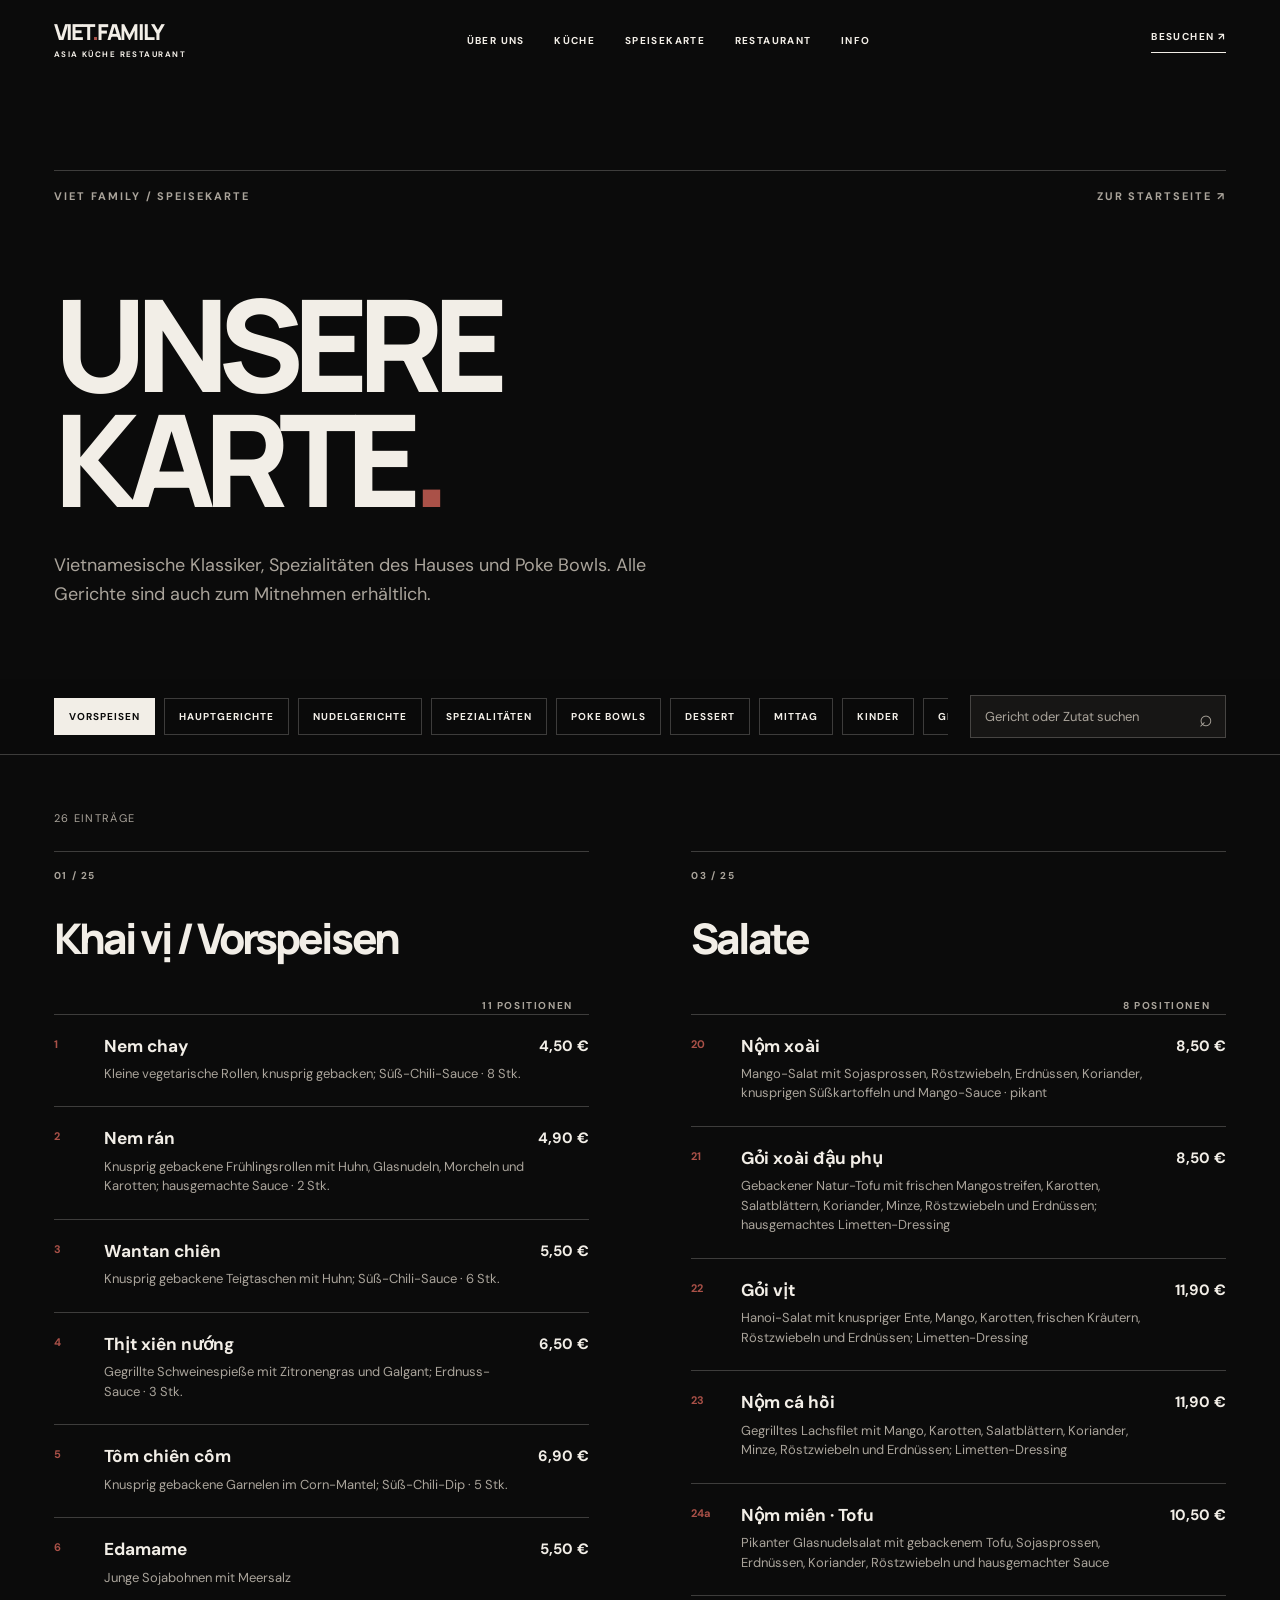
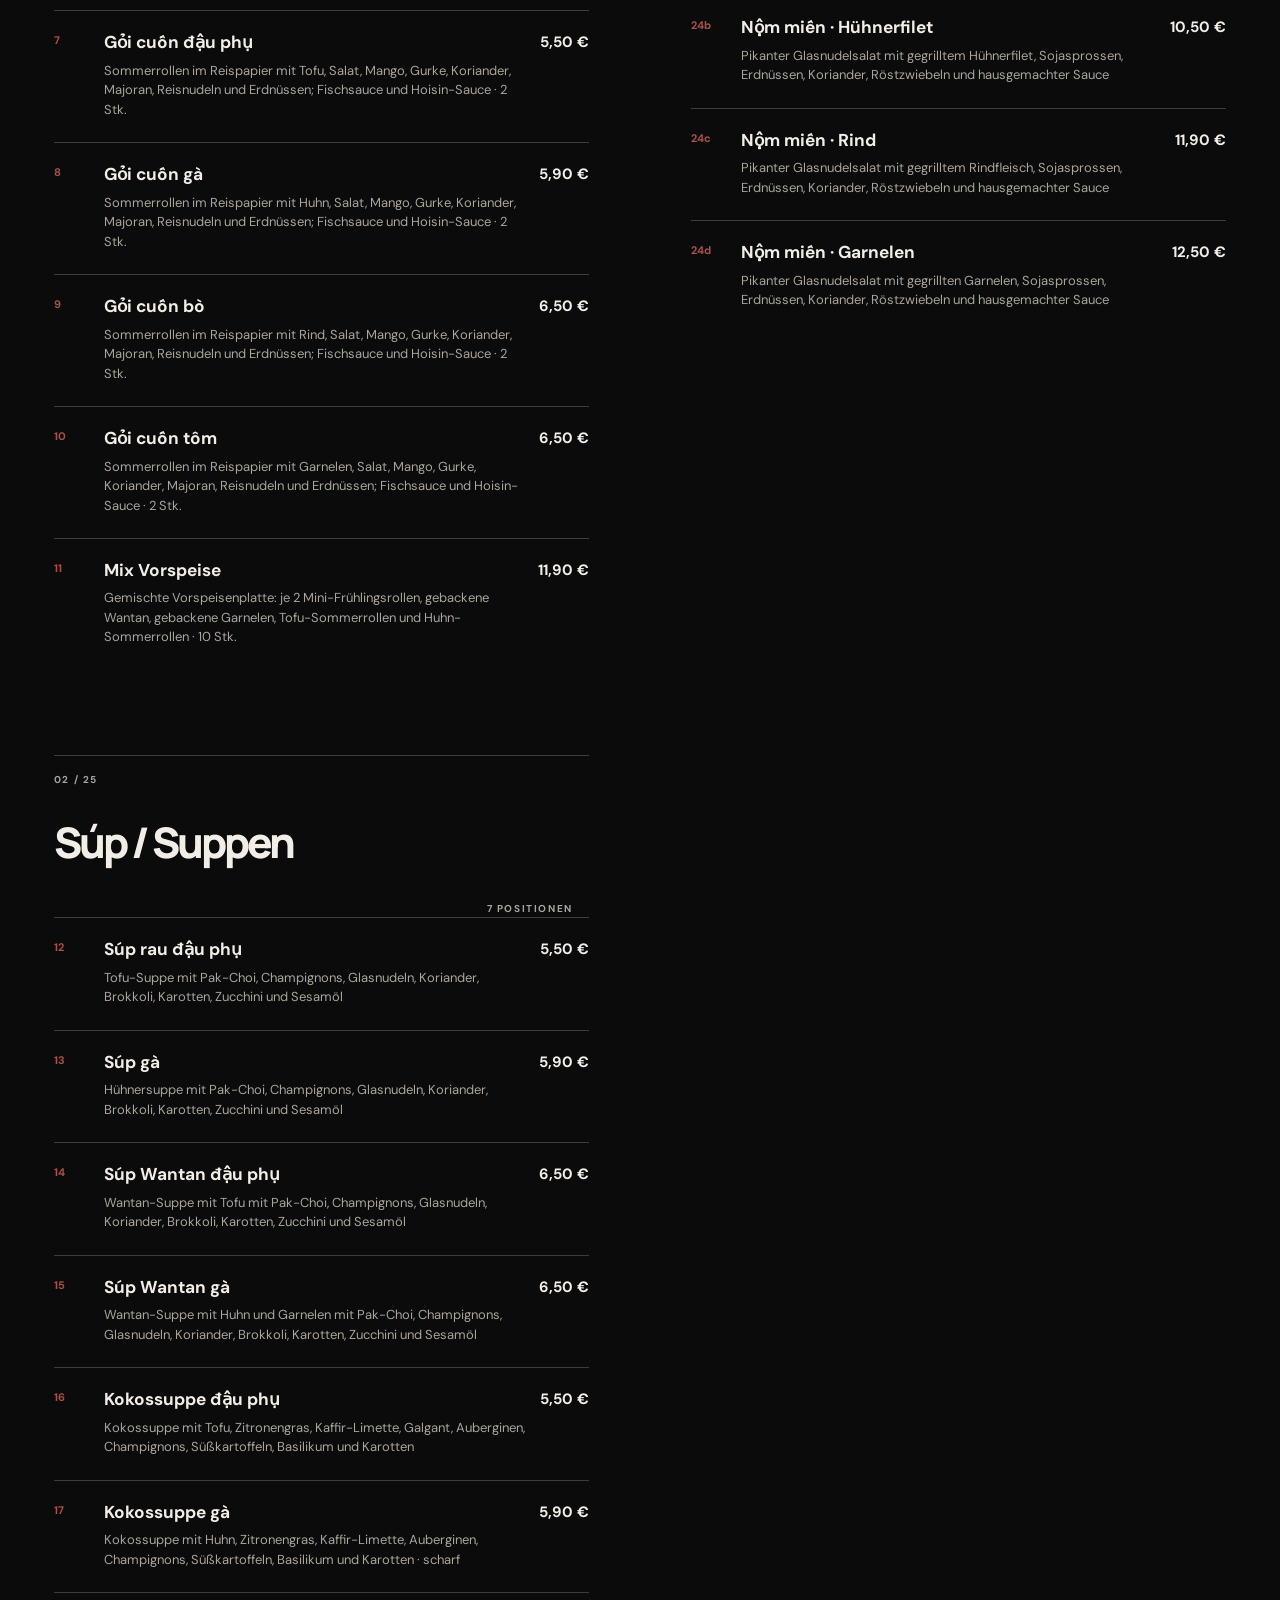
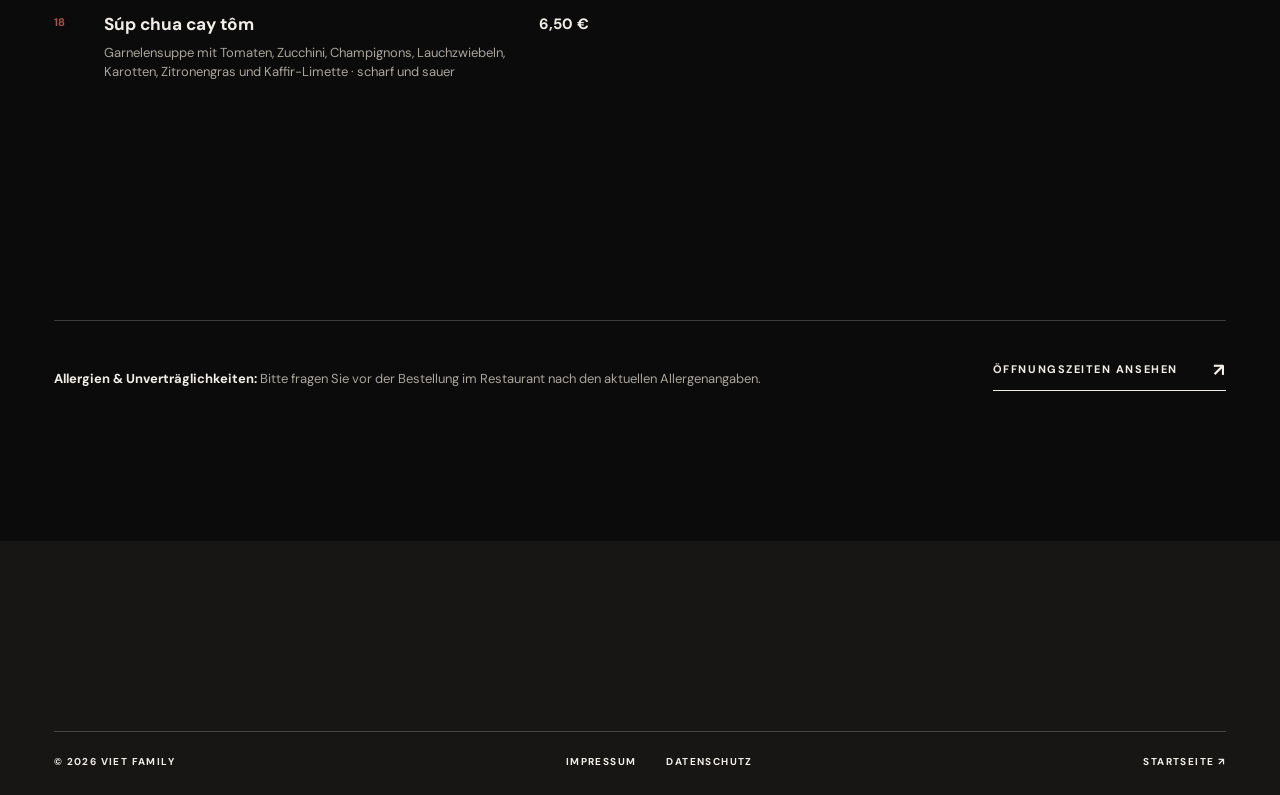
==== commit 6d87e6d8: "Remove sushi and bubble tea from menu" ====
--- a/speisekarte.html
+++ b/speisekarte.html
@@ -1 +1 @@
-<!doctype html><html lang="de"><head><meta charset="utf-8"><meta name="viewport" content="width=device-width, initial-scale=1"><meta name="theme-color" content="#0b0b0b"><meta name="description" content="Die vollständige Speisekarte von Viet Family: vietnamesische Vorspeisen, Phở, Bún, Reisgerichte, Sushi, Poke Bowls, Bubble Tea, Desserts und Getränke mit Preisen."><title>Speisekarte — Viet Family</title><link rel="stylesheet" href="css/styles.css"><script defer src="js/main.js"></script><script defer src="js/menu.js"></script></head><body><a class="skip" href="#main">Zum Inhalt springen</a><header class="site-header scrolled"><a class="wordmark" href="index.html" aria-label="Viet Family, zur Startseite"><span>VIET<span class="brand-accent">.</span>FAMILY</span><small>ASIA KÜCHE RESTAURANT</small></a><nav class="desktop-nav" aria-label="Hauptnavigation"><a href="index.html#ueber">ÜBER UNS</a><a href="index.html#kueche">KÜCHE</a><a href="speisekarte.html">SPEISEKARTE</a><a href="index.html#restaurant">RESTAURANT</a><a href="index.html#info">INFO</a></nav><a class="header-action" href="index.html#besuch">BESUCHEN ↗</a><button class="menu-toggle" type="button" aria-label="Menü öffnen" aria-controls="mobile-nav" aria-expanded="false"><span></span><span></span></button></header><nav id="mobile-nav" class="mobile-nav" aria-label="Mobile Navigation" inert><div class="mobile-nav-head"><span>VIET.FAMILY</span><button class="menu-close" type="button" aria-label="Menü schließen">×</button></div><a href="index.html#ueber"><small>01</small> ÜBER UNS</a><a href="index.html#kueche"><small>02</small> KÜCHE</a><a href="speisekarte.html"><small>03</small> SPEISEKARTE</a><a href="index.html#restaurant"><small>04</small> RESTAURANT</a><a href="index.html#info"><small>05</small> INFO</a></nav><main id="main" class="subpage text-menu-page"><div class="section-kicker"><span>VIET FAMILY / SPEISEKARTE</span><a href="index.html">ZUR STARTSEITE ↗</a></div><h1>UNSERE<br>KARTE<span class="brand-accent">.</span></h1><p class="sublead">Vietnamesische Klassiker, Spezialitäten des Hauses, Sushi, Poke Bowls und Bubble Tea. Alle Gerichte sind auch zum Mitnehmen erhältlich.</p><div class="menu-tools"><nav class="menu-tabs" aria-label="Menügruppe wählen"><button type="button" data-menu-filter="vorspeisen" aria-pressed="true">VORSPEISEN</button><button type="button" data-menu-filter="hauptgerichte" aria-pressed="false">HAUPTGERICHTE</button><button type="button" data-menu-filter="nudelgerichte" aria-pressed="false">NUDELGERICHTE</button><button type="button" data-menu-filter="spezialitaeten" aria-pressed="false">SPEZIALITÄTEN</button><button type="button" data-menu-filter="sushi" aria-pressed="false">SUSHI</button><button type="button" data-menu-filter="poke" aria-pressed="false">POKE BOWLS</button><button type="button" data-menu-filter="bubbletea" aria-pressed="false">BUBBLE TEA</button><button type="button" data-menu-filter="dessert" aria-pressed="false">DESSERT</button><button type="button" data-menu-filter="mittag" aria-pressed="false">MITTAG</button><button type="button" data-menu-filter="kinder" aria-pressed="false">KINDER</button><button type="button" data-menu-filter="getraenke" aria-pressed="false">GETRÄNKE</button></nav><label class="menu-search"><span class="sr-only">Gerichte und Getränke suchen</span><input id="menu-search" type="search" placeholder="Gericht oder Zutat suchen" autocomplete="off"><span aria-hidden="true">⌕</span></label></div><p id="menu-status" class="menu-status" role="status" aria-live="polite"></p><div class="menu-text-content"><section class="menu-category" id="vorspeisen" data-group="vorspeisen"><div class="menu-category-head"><span>01 / 37</span><h2>Khai vị / Vorspeisen</h2><span data-count>11 POSITIONEN</span></div><div class="menu-entry-list"><div class="menu-entry"><span class="menu-code">1</span><div class="menu-entry-main"><h3>Nem chay </h3><p>Kleine vegetarische Rollen, knusprig gebacken; Süß-Chili-Sauce · 8 Stk.</p></div><span class="menu-entry-price">4,50 €</span></div><div class="menu-entry"><span class="menu-code">2</span><div class="menu-entry-main"><h3>Nem rán </h3><p>Knusprig gebackene Frühlingsrollen mit Huhn, Glasnudeln, Morcheln und Karotten; hausgemachte Sauce · 2 Stk.</p></div><span class="menu-entry-price">4,90 €</span></div><div class="menu-entry"><span class="menu-code">3</span><div class="menu-entry-main"><h3>Wantan chiên </h3><p>Knusprig gebackene Teigtaschen mit Huhn; Süß-Chili-Sauce · 6 Stk.</p></div><span class="menu-entry-price">5,50 €</span></div><div class="menu-entry"><span class="menu-code">4</span><div class="menu-entry-main"><h3>Thịt xiên nướng </h3><p>Gegrillte Schweinespieße mit Zitronengras und Galgant; Erdnuss-Sauce · 3 Stk.</p></div><span class="menu-entry-price">6,50 €</span></div><div class="menu-entry"><span class="menu-code">5</span><div class="menu-entry-main"><h3>Tôm chiên cốm </h3><p>Knusprig gebackene Garnelen im Corn-Mantel; Süß-Chili-Dip · 5 Stk.</p></div><span class="menu-entry-price">6,90 €</span></div><div class="menu-entry"><span class="menu-code">6</span><div class="menu-entry-main"><h3>Edamame </h3><p>Junge Sojabohnen mit Meersalz</p></div><span class="menu-entry-price">5,50 €</span></div><div class="menu-entry"><span class="menu-code">7</span><div class="menu-entry-main"><h3>Gỏi cuốn đậu phụ </h3><p>Sommerrollen im Reispapier mit Tofu, Salat, Mango, Gurke, Koriander, Majoran, Reisnudeln und Erdnüssen; Fischsauce und Hoisin-Sauce · 2 Stk.</p></div><span class="menu-entry-price">5,50 €</span></div><div class="menu-entry"><span class="menu-code">8</span><div class="menu-entry-main"><h3>Gỏi cuốn gà </h3><p>Sommerrollen im Reispapier mit Huhn, Salat, Mango, Gurke, Koriander, Majoran, Reisnudeln und Erdnüssen; Fischsauce und Hoisin-Sauce · 2 Stk.</p></div><span class="menu-entry-price">5,90 €</span></div><div class="menu-entry"><span class="menu-code">9</span><div class="menu-entry-main"><h3>Gỏi cuốn bò </h3><p>Sommerrollen im Reispapier mit Rind, Salat, Mango, Gurke, Koriander, Majoran, Reisnudeln und Erdnüssen; Fischsauce und Hoisin-Sauce · 2 Stk.</p></div><span class="menu-entry-price">6,50 €</span></div><div class="menu-entry"><span class="menu-code">10</span><div class="menu-entry-main"><h3>Gỏi cuốn tôm </h3><p>Sommerrollen im Reispapier mit Garnelen, Salat, Mango, Gurke, Koriander, Majoran, Reisnudeln und Erdnüssen; Fischsauce und Hoisin-Sauce · 2 Stk.</p></div><span class="menu-entry-price">6,50 €</span></div><div class="menu-entry"><span class="menu-code">11</span><div class="menu-entry-main"><h3>Mix Vorspeise </h3><p>Gemischte Vorspeisenplatte: je 2 Mini-Frühlingsrollen, gebackene Wantan, gebackene Garnelen, Tofu-Sommerrollen und Huhn-Sommerrollen · 10 Stk.</p></div><span class="menu-entry-price">11,90 €</span></div></div></section><section class="menu-category" id="suppen" data-group="vorspeisen"><div class="menu-category-head"><span>02 / 37</span><h2>Súp / Suppen</h2><span data-count>7 POSITIONEN</span></div><div class="menu-entry-list"><div class="menu-entry"><span class="menu-code">12</span><div class="menu-entry-main"><h3>Súp rau đậu phụ </h3><p>Tofu-Suppe mit Pak-Choi, Champignons, Glasnudeln, Koriander, Brokkoli, Karotten, Zucchini und Sesamöl</p></div><span class="menu-entry-price">5,50 €</span></div><div class="menu-entry"><span class="menu-code">13</span><div class="menu-entry-main"><h3>Súp gà </h3><p>Hühnersuppe mit Pak-Choi, Champignons, Glasnudeln, Koriander, Brokkoli, Karotten, Zucchini und Sesamöl</p></div><span class="menu-entry-price">5,90 €</span></div><div class="menu-entry"><span class="menu-code">14</span><div class="menu-entry-main"><h3>Súp Wantan đậu phụ </h3><p>Wantan-Suppe mit Tofu mit Pak-Choi, Champignons, Glasnudeln, Koriander, Brokkoli, Karotten, Zucchini und Sesamöl</p></div><span class="menu-entry-price">6,50 €</span></div><div class="menu-entry"><span class="menu-code">15</span><div class="menu-entry-main"><h3>Súp Wantan gà </h3><p>Wantan-Suppe mit Huhn und Garnelen mit Pak-Choi, Champignons, Glasnudeln, Koriander, Brokkoli, Karotten, Zucchini und Sesamöl</p></div><span class="menu-entry-price">6,50 €</span></div><div class="menu-entry"><span class="menu-code">16</span><div class="menu-entry-main"><h3>Kokossuppe đậu phụ </h3><p>Kokossuppe mit Tofu, Zitronengras, Kaffir-Limette, Galgant, Auberginen, Champignons, Süßkartoffeln, Basilikum und Karotten</p></div><span class="menu-entry-price">5,50 €</span></div><div class="menu-entry"><span class="menu-code">17</span><div class="menu-entry-main"><h3>Kokossuppe gà </h3><p>Kokossuppe mit Huhn, Zitronengras, Kaffir-Limette, Auberginen, Champignons, Süßkartoffeln, Basilikum und Karotten · scharf</p></div><span class="menu-entry-price">5,90 €</span></div><div class="menu-entry"><span class="menu-code">18</span><div class="menu-entry-main"><h3>Súp chua cay tôm </h3><p>Garnelensuppe mit Tomaten, Zucchini, Champignons, Lauchzwiebeln, Karotten, Zitronengras und Kaffir-Limette · scharf und sauer</p></div><span class="menu-entry-price">6,50 €</span></div></div></section><section class="menu-category" id="salate" data-group="vorspeisen"><div class="menu-category-head"><span>03 / 37</span><h2>Salate</h2><span data-count>8 POSITIONEN</span></div><div class="menu-entry-list"><div class="menu-entry"><span class="menu-code">20</span><div class="menu-entry-main"><h3>Nộm xoài </h3><p>Mango-Salat mit Sojasprossen, Röstzwiebeln, Erdnüssen, Koriander, knusprigen Süßkartoffeln und Mango-Sauce · pikant</p></div><span class="menu-entry-price">8,50 €</span></div><div class="menu-entry"><span class="menu-code">21</span><div class="menu-entry-main"><h3>Gỏi xoài đậu phụ </h3><p>Gebackener Natur-Tofu mit frischen Mangostreifen, Karotten, Salatblättern, Koriander, Minze, Röstzwiebeln und Erdnüssen; hausgemachtes Limetten-Dressing</p></div><span class="menu-entry-price">8,50 €</span></div><div class="menu-entry"><span class="menu-code">22</span><div class="menu-entry-main"><h3>Gỏi vịt </h3><p>Hanoi-Salat mit knuspriger Ente, Mango, Karotten, frischen Kräutern, Röstzwiebeln und Erdnüssen; Limetten-Dressing</p></div><span class="menu-entry-price">11,90 €</span></div><div class="menu-entry"><span class="menu-code">23</span><div class="menu-entry-main"><h3>Nộm cá hồi </h3><p>Gegrilltes Lachsfilet mit Mango, Karotten, Salatblättern, Koriander, Minze, Röstzwiebeln und Erdnüssen; Limetten-Dressing</p></div><span class="menu-entry-price">11,90 €</span></div><div class="menu-entry"><span class="menu-code">24a</span><div class="menu-entry-main"><h3>Nộm miến · Tofu </h3><p>Pikanter Glasnudelsalat mit gebackenem Tofu, Sojasprossen, Erdnüssen, Koriander, Röstzwiebeln und hausgemachter Sauce</p></div><span class="menu-entry-price">10,50 €</span></div><div class="menu-entry"><span class="menu-code">24b</span><div class="menu-entry-main"><h3>Nộm miến · Hühnerfilet </h3><p>Pikanter Glasnudelsalat mit gegrilltem Hühnerfilet, Sojasprossen, Erdnüssen, Koriander, Röstzwiebeln und hausgemachter Sauce</p></div><span class="menu-entry-price">10,50 €</span></div><div class="menu-entry"><span class="menu-code">24c</span><div class="menu-entry-main"><h3>Nộm miến · Rind </h3><p>Pikanter Glasnudelsalat mit gegrilltem Rindfleisch, Sojasprossen, Erdnüssen, Koriander, Röstzwiebeln und hausgemachter Sauce</p></div><span class="menu-entry-price">11,90 €</span></div><div class="menu-entry"><span class="menu-code">24d</span><div class="menu-entry-main"><h3>Nộm miến · Garnelen </h3><p>Pikanter Glasnudelsalat mit gegrillten Garnelen, Sojasprossen, Erdnüssen, Koriander, Röstzwiebeln und hausgemachter Sauce</p></div><span class="menu-entry-price">12,50 €</span></div></div></section><section class="menu-category" id="vegetarisch" data-group="hauptgerichte"><div class="menu-category-head"><span>04 / 37</span><h2>Đồ chay / Vegetarisch</h2><span data-count>11 POSITIONEN</span></div><div class="menu-entry-list"><div class="menu-entry"><span class="menu-code">30</span><div class="menu-entry-main"><h3>Rau xào </h3><p>Gebratenes Gemüse mit Lauchzwiebeln; dazu Reis</p></div><span class="menu-entry-price">11,90 €</span></div><div class="menu-entry"><span class="menu-code">31</span><div class="menu-entry-main"><h3>Rau xào đậu phụ </h3><p>Gebratenes Gemüse mit Tofu und Lauchzwiebeln; dazu Reis</p></div><span class="menu-entry-price">12,90 €</span></div><div class="menu-entry"><span class="menu-code">32</span><div class="menu-entry-main"><h3>Đậu phụ Erdnuss </h3><p>Tofu in Erdnuss-Kokos-Curry-Sauce mit Paprika, Zucchini, Karotten, Süßkartoffeln, Zwiebeln und Champignons; dazu Reis · pikant</p></div><span class="menu-entry-price">13,90 €</span></div><div class="menu-entry"><span class="menu-code">33</span><div class="menu-entry-main"><h3>Đậu phụ Curry </h3><p>Tofu in Kokosmilch und rotem Curry mit Süßkartoffeln, Karotten, Zwiebeln, Paprika, Zucchini, Champignons und Auberginen und Basilikum; dazu Reis · scharf</p></div><span class="menu-entry-price">13,90 €</span></div><div class="menu-entry"><span class="menu-code">34a</span><div class="menu-entry-main"><h3>Đậu phụ chiên · Süß-Sauer-Soße </h3><p>Gebackener Tofu mit Gemüse; dazu Reis</p></div><span class="menu-entry-price">13,50 €</span></div><div class="menu-entry"><span class="menu-code">34b</span><div class="menu-entry-main"><h3>Đậu phụ chiên · Pikant-Soße </h3><p>Gebackener Tofu mit Gemüse; dazu Reis</p></div><span class="menu-entry-price">13,50 €</span></div><div class="menu-entry"><span class="menu-code">34c</span><div class="menu-entry-main"><h3>Đậu phụ chiên · Teriyaki-Soße </h3><p>Gebackener Tofu mit Gemüse; dazu Reis</p></div><span class="menu-entry-price">13,90 €</span></div><div class="menu-entry"><span class="menu-code">34d</span><div class="menu-entry-main"><h3>Đậu phụ chiên · Kokos-Soße </h3><p>Gebackener Tofu mit Gemüse; dazu Reis</p></div><span class="menu-entry-price">13,90 €</span></div><div class="menu-entry"><span class="menu-code">34e</span><div class="menu-entry-main"><h3>Đậu phụ chiên · Erdnuss-Soße </h3><p>Gebackener Tofu mit Gemüse; dazu Reis</p></div><span class="menu-entry-price">13,90 €</span></div><div class="menu-entry"><span class="menu-code">34f</span><div class="menu-entry-main"><h3>Đậu phụ chiên · Mango-Soße </h3><p>Gebackener Tofu mit Gemüse; dazu Reis</p></div><span class="menu-entry-price">13,90 €</span></div><div class="menu-entry"><span class="menu-code">35</span><div class="menu-entry-main"><h3>Đậu phụ xào sả ớt </h3><p>Gebackener Bio-Tofu mit Gemüse, Knoblauch, Zitronengras und Chili; dazu Reis · scharf</p></div><span class="menu-entry-price">12,90 €</span></div></div></section><section class="menu-category" id="huhn" data-group="hauptgerichte"><div class="menu-category-head"><span>05 / 37</span><h2>Gà / Huhn</h2><span data-count>8 POSITIONEN</span></div><div class="menu-entry-list"><div class="menu-entry"><span class="menu-code">40</span><div class="menu-entry-main"><h3>Gà chua ngọt </h3><p>Knuspriges Hühnerfilet mit Ananas, Paprika, Zwiebeln, Karotten und Süß-Sauer-Sauce; dazu Reis</p></div><span class="menu-entry-price">14,90 €</span></div><div class="menu-entry"><span class="menu-code">41</span><div class="menu-entry-main"><h3>Gà cay </h3><p>Knuspriges Hühnerfilet mit Zwiebeln, Karotten, Paprika, Lauchzwiebeln, Sellerie, Brokkoli, Peperoni und Pikant-Sauce; dazu Reis · scharf</p></div><span class="menu-entry-price">14,90 €</span></div><div class="menu-entry"><span class="menu-code">42</span><div class="menu-entry-main"><h3>Gà Teriyaki </h3><p>Knuspriges Hühnerfilet mit Zwiebeln, Karotten, Paprika, Lauchzwiebeln, Sojasprossen und Teriyaki-Sauce; dazu Reis</p></div><span class="menu-entry-price">15,50 €</span></div><div class="menu-entry"><span class="menu-code">43</span><div class="menu-entry-main"><h3>Gà Kokos </h3><p>Knuspriges Hühnerfilet mit Süßkartoffeln, Karotten, Zwiebeln, Paprika, Zucchini, Champignons und Auberginen, Basilikum und roter Curry-Sauce; dazu Reis · scharf</p></div><span class="menu-entry-price">15,50 €</span></div><div class="menu-entry"><span class="menu-code">44</span><div class="menu-entry-main"><h3>Gà xào rau </h3><p>Hühnerfilet mit Karotten, Zwiebeln, Pak-Choi, Lauchzwiebeln, Paprika, Zucchini, Sellerie und Brokkoli; dazu Reis</p></div><span class="menu-entry-price">13,90 €</span></div><div class="menu-entry"><span class="menu-code">45</span><div class="menu-entry-main"><h3>Gà xào sả ớt </h3><p>Hühnerfilet mit Zitronengras, Paprika, Karotten, Zwiebeln, Peperoni, Lauchzwiebeln und Sellerie; dazu Reis · scharf</p></div><span class="menu-entry-price">13,50 €</span></div><div class="menu-entry"><span class="menu-code">46</span><div class="menu-entry-main"><h3>Gà Erdnuss </h3><p>Hühnerfilet in Erdnuss-Kokos-Curry-Sauce mit Paprika, Zucchini, Karotten, Süßkartoffeln, Zwiebeln und Champignons; dazu Reis · pikant</p></div><span class="menu-entry-price">14,90 €</span></div><div class="menu-entry"><span class="menu-code">47</span><div class="menu-entry-main"><h3>Gà Curry </h3><p>Hühnerfilet mit Kokosmilch, rotem Curry, Süßkartoffeln, Zwiebeln, Paprika, Champignons, Auberginen, Basilikum, Koriander und Zucchini; dazu Reis · scharf</p></div><span class="menu-entry-price">14,90 €</span></div></div></section><section class="menu-category" id="ente" data-group="hauptgerichte"><div class="menu-category-head"><span>06 / 37</span><h2>Vịt / Ente</h2><span data-count>7 POSITIONEN</span></div><div class="menu-entry-list"><div class="menu-entry"><span class="menu-code">50</span><div class="menu-entry-main"><h3>Vịt chua ngọt </h3><p>Knusprig gebackene Ente mit Süß-Sauer-Sauce, Paprika, Ananas, Karotten und Zwiebeln; dazu Reis</p></div><span class="menu-entry-price">16,50 €</span></div><div class="menu-entry"><span class="menu-code">51</span><div class="menu-entry-main"><h3>Vịt cay </h3><p>Knusprig gebackene Ente mit Zwiebeln, Paprika, Karotten, Lauchzwiebeln, Zucchini, Sellerie, Peperoni, Brokkoli, Champignons und scharfer Sauce; dazu Reis · scharf</p></div><span class="menu-entry-price">16,50 €</span></div><div class="menu-entry"><span class="menu-code">52</span><div class="menu-entry-main"><h3>Vịt Teriyaki </h3><p>Knusprig gebackene Ente mit Zwiebeln, Karotten, Sojasprossen, Lauchzwiebeln, Paprika und Teriyaki-Sauce; dazu Reis</p></div><span class="menu-entry-price">16,90 €</span></div><div class="menu-entry"><span class="menu-code">53</span><div class="menu-entry-main"><h3>Vịt Kokos </h3><p>Knusprig gebackene Ente mit Kokosmilch, rotem Curry und Süßkartoffeln, Karotten, Zwiebeln, Paprika, Zucchini, Champignons und Auberginen; dazu Reis · pikant</p></div><span class="menu-entry-price">16,90 €</span></div><div class="menu-entry"><span class="menu-code">54</span><div class="menu-entry-main"><h3>Vịt chiên Erdnuss </h3><p>Knusprig gebackene Ente in Erdnuss-Kokos-Curry-Sauce mit Paprika, Zucchini, Karotten, Süßkartoffeln, Zwiebeln und Champignons; dazu Reis · pikant</p></div><span class="menu-entry-price">16,90 €</span></div><div class="menu-entry"><span class="menu-code">55</span><div class="menu-entry-main"><h3>Vịt Mango </h3><p>Knusprig gebackene Ente mit Mango-Sauce, Mango, Paprika, Zwiebeln, Karotten und Süßkartoffeln; dazu Reis</p></div><span class="menu-entry-price">16,90 €</span></div><div class="menu-entry"><span class="menu-code">56</span><div class="menu-entry-main"><h3>Vịt xào rau </h3><p>Entenfleisch mit Basilikum, Zitronengras, Zwiebeln, Paprika, Karotten, Brokkoli, Peperoni, Lauchzwiebeln, Chilipaste, Zucchini, Pak-Choi und Sellerie; dazu Reis · scharf</p></div><span class="menu-entry-price">14,90 €</span></div></div></section><section class="menu-category" id="rind" data-group="hauptgerichte"><div class="menu-category-head"><span>07 / 37</span><h2>Bò / Rind</h2><span data-count>4 POSITIONEN</span></div><div class="menu-entry-list"><div class="menu-entry"><span class="menu-code">60</span><div class="menu-entry-main"><h3>Bò xào rau </h3><p>Rindfleischstreifen mit Ingwer und Gemüse; dazu Reis</p></div><span class="menu-entry-price">15,90 €</span></div><div class="menu-entry"><span class="menu-code">61</span><div class="menu-entry-main"><h3>Bò xào dứa </h3><p>Rindfleischstreifen mit Ananas, Zwiebeln, Paprika, Karotten und Lauchzwiebeln; dazu Reis</p></div><span class="menu-entry-price">15,90 €</span></div><div class="menu-entry"><span class="menu-code">62</span><div class="menu-entry-main"><h3>Bò xào cay </h3><p>Rindfleischstreifen mit Basilikum, Peperoni, Zwiebeln, Karotten, Paprika, Pak-Choi und Lauchzwiebeln; dazu Reis · scharf</p></div><span class="menu-entry-price">15,90 €</span></div><div class="menu-entry"><span class="menu-code">63</span><div class="menu-entry-main"><h3>Bò Curry </h3><p>Rindfleisch mit Kokosmilch, rotem Curry, Süßkartoffeln, Karotten, Zwiebeln, Paprika, Zucchini, Champignons und Auberginen und Basilikum; dazu Reis · pikant</p></div><span class="menu-entry-price">16,50 €</span></div></div></section><section class="menu-category" id="garnelen" data-group="hauptgerichte"><div class="menu-category-head"><span>08 / 37</span><h2>Tôm / Garnelen</h2><span data-count>3 POSITIONEN</span></div><div class="menu-entry-list"><div class="menu-entry"><span class="menu-code">64</span><div class="menu-entry-main"><h3>Tôm xào tỏi </h3><p>Garnelen mit Chilipaste, Zwiebeln, Paprika, Karotten, Brokkoli, Lauchzwiebeln, Pak-Choi und Sellerie; dazu Reis</p></div><span class="menu-entry-price">17,50 €</span></div><div class="menu-entry"><span class="menu-code">65</span><div class="menu-entry-main"><h3>Tôm xào sả ớt </h3><p>Garnelen mit Zitronengras, Paprika, Zwiebeln, Peperoni, Karotten und Sellerie; dazu Reis · leicht scharf</p></div><span class="menu-entry-price">17,50 €</span></div><div class="menu-entry"><span class="menu-code">66</span><div class="menu-entry-main"><h3>Tôm Curry </h3><p>Garnelen mit Kokosmilch, rotem Curry und Süßkartoffeln, Karotten, Zwiebeln, Paprika, Zucchini, Champignons und Auberginen; dazu Reis · pikant</p></div><span class="menu-entry-price">17,90 €</span></div></div></section><section class="menu-category" id="gegrilltes" data-group="hauptgerichte"><div class="menu-category-head"><span>09 / 37</span><h2>Đồ nướng / Gegrilltes</h2><span data-count>10 POSITIONEN</span></div><div class="menu-entry-list"><div class="menu-entry"><span class="menu-code">70</span><div class="menu-entry-main"><h3>Gà nướng Mango </h3><p>Gegrilltes Hühnerfilet mit Gemüse, Paprika, Süßkartoffeln, Mango und Mango-Sauce; dazu Reis</p></div><span class="menu-entry-price">14,90 €</span></div><div class="menu-entry"><span class="menu-code">71</span><div class="menu-entry-main"><h3>Gà nướng cay </h3><p>Gegrilltes Hühnerfilet mit Zucchini, Paprika, Karotten, Brokkoli, Champignons, Sellerie, Peperoni, Lauchzwiebeln und Pikant-Sauce; dazu Reis · scharf</p></div><span class="menu-entry-price">14,90 €</span></div><div class="menu-entry"><span class="menu-code">72</span><div class="menu-entry-main"><h3>Gà nướng Teriyaki </h3><p>Gegrilltes Hühnerfilet mit Zwiebeln, Karotten, Sojasprossen, Lauchzwiebeln, Paprika und Teriyaki-Sauce; dazu Reis</p></div><span class="menu-entry-price">14,90 €</span></div><div class="menu-entry"><span class="menu-code">73</span><div class="menu-entry-main"><h3>Bò nướng </h3><p>Gegrilltes Rindfleisch mit Salat, Tomaten, Mango, Erdnüssen, Röstzwiebeln, Koriander und hausgemachter Sauce; dazu Reis und knusprige Süßkartoffeln</p></div><span class="menu-entry-price">17,50 €</span></div><div class="menu-entry"><span class="menu-code">74</span><div class="menu-entry-main"><h3>Tôm nướng Teriyaki </h3><p>Gegrillte Garnelen mit Zucchini, Zwiebeln, Paprika, Pak-Choi, Champignons, Karotten, Sellerie und Teriyaki-Sauce; dazu Reis</p></div><span class="menu-entry-price">17,50 €</span></div><div class="menu-entry"><span class="menu-code">75</span><div class="menu-entry-main"><h3>Cá hồi nướng </h3><p>Gegrilltes Lachsfilet mit Salat, Tomaten, Mango, Koriander und hausgemachter Sauce; dazu Reis und knusprige Süßkartoffeln</p></div><span class="menu-entry-price">18,50 €</span></div><div class="menu-entry"><span class="menu-code">76</span><div class="menu-entry-main"><h3>Cá hồi nướng cay </h3><p>Gegrilltes Lachsfilet mit Salat, Tomaten, Mango, Koriander und hausgemachter Sauce; dazu Reis und knusprige Süßkartoffeln · scharf</p></div><span class="menu-entry-price">17,90 €</span></div><div class="menu-entry"><span class="menu-code">77</span><div class="menu-entry-main"><h3>Cá hồi nướng Kokos </h3><p>Gegrilltes Lachsfilet mit Kokosmilch, rotem Curry und Süßkartoffeln, Karotten, Zwiebeln, Paprika, Zucchini, Champignons und Auberginen; dazu Reis · pikant. Auf Wunsch Erdnuss-Sauce statt Curry-Sauce.</p></div><span class="menu-entry-price">18,50 €</span></div><div class="menu-entry"><span class="menu-code">78</span><div class="menu-entry-main"><h3>Cá hồi nướng Mango </h3><p>Gegrilltes Lachsfilet mit Zwiebeln, Karotten, Süßkartoffeln, Paprika, Mango und Mango-Sauce; dazu Reis</p></div><span class="menu-entry-price">18,50 €</span></div><div class="menu-entry"><span class="menu-code">79</span><div class="menu-entry-main"><h3>Cá hồi nướng Teriyaki </h3><p>Gegrilltes Lachsfilet mit Zwiebeln, Karotten, Sojasprossen, Lauchzwiebeln und Teriyaki-Sauce; dazu Reis</p></div><span class="menu-entry-price">18,50 €</span></div></div></section><section class="menu-category" id="gebratenes" data-group="hauptgerichte"><div class="menu-category-head"><span>10 / 37</span><h2>Mì xào &amp; Cơm rang / Gebratenes</h2><span data-count>24 POSITIONEN</span></div><div class="menu-entry-list"><div class="menu-entry"><span class="menu-code">80a</span><div class="menu-entry-main"><h3>Mì xào · Gemüse </h3><p>Gebratene Nudeln mit Karotten, Lauchzwiebeln, Brokkoli, Zwiebeln, Pak-Choi, Sojasprossen und Ei</p></div><span class="menu-entry-price">10,90 €</span></div><div class="menu-entry"><span class="menu-code">80b</span><div class="menu-entry-main"><h3>Mì xào · Tofu </h3><p>Gebratene Nudeln mit Karotten, Lauchzwiebeln, Brokkoli, Zwiebeln, Pak-Choi, Sojasprossen und Ei</p></div><span class="menu-entry-price">12,50 €</span></div><div class="menu-entry"><span class="menu-code">80c</span><div class="menu-entry-main"><h3>Mì xào · Hähnchen </h3><p>Gebratene Nudeln mit Karotten, Lauchzwiebeln, Brokkoli, Zwiebeln, Pak-Choi, Sojasprossen und Ei</p></div><span class="menu-entry-price">12,90 €</span></div><div class="menu-entry"><span class="menu-code">80d</span><div class="menu-entry-main"><h3>Mì xào · Rindfleisch </h3><p>Gebratene Nudeln mit Karotten, Lauchzwiebeln, Brokkoli, Zwiebeln, Pak-Choi, Sojasprossen und Ei</p></div><span class="menu-entry-price">13,90 €</span></div><div class="menu-entry"><span class="menu-code">80e</span><div class="menu-entry-main"><h3>Mì xào · gebratene Ente </h3><p>Gebratene Nudeln mit Karotten, Lauchzwiebeln, Brokkoli, Zwiebeln, Pak-Choi, Sojasprossen und Ei</p></div><span class="menu-entry-price">13,90 €</span></div><div class="menu-entry"><span class="menu-code">80f</span><div class="menu-entry-main"><h3>Mì xào · Garnelen </h3><p>Gebratene Nudeln mit Karotten, Lauchzwiebeln, Brokkoli, Zwiebeln, Pak-Choi, Sojasprossen und Ei</p></div><span class="menu-entry-price">17,50 €</span></div><div class="menu-entry"><span class="menu-code">81a</span><div class="menu-entry-main"><h3>Phở xào · Gemüse </h3><p>Gebratene Reisbandnudeln mit Karotten, Lauchzwiebeln, Brokkoli, Zwiebeln, Pak-Choi, Sojasprossen und Ei</p></div><span class="menu-entry-price">11,50 €</span></div><div class="menu-entry"><span class="menu-code">81b</span><div class="menu-entry-main"><h3>Phở xào · Tofu </h3><p>Gebratene Reisbandnudeln mit Karotten, Lauchzwiebeln, Brokkoli, Zwiebeln, Pak-Choi, Sojasprossen und Ei</p></div><span class="menu-entry-price">12,90 €</span></div><div class="menu-entry"><span class="menu-code">81c</span><div class="menu-entry-main"><h3>Phở xào · Hähnchen </h3><p>Gebratene Reisbandnudeln mit Karotten, Lauchzwiebeln, Brokkoli, Zwiebeln, Pak-Choi, Sojasprossen und Ei</p></div><span class="menu-entry-price">13,50 €</span></div><div class="menu-entry"><span class="menu-code">81d</span><div class="menu-entry-main"><h3>Phở xào · Rindfleisch </h3><p>Gebratene Reisbandnudeln mit Karotten, Lauchzwiebeln, Brokkoli, Zwiebeln, Pak-Choi, Sojasprossen und Ei</p></div><span class="menu-entry-price">14,50 €</span></div><div class="menu-entry"><span class="menu-code">81e</span><div class="menu-entry-main"><h3>Phở xào · gebratene Ente </h3><p>Gebratene Reisbandnudeln mit Karotten, Lauchzwiebeln, Brokkoli, Zwiebeln, Pak-Choi, Sojasprossen und Ei</p></div><span class="menu-entry-price">14,50 €</span></div><div class="menu-entry"><span class="menu-code">81f</span><div class="menu-entry-main"><h3>Phở xào · Garnelen </h3><p>Gebratene Reisbandnudeln mit Karotten, Lauchzwiebeln, Brokkoli, Zwiebeln, Pak-Choi, Sojasprossen und Ei</p></div><span class="menu-entry-price">17,90 €</span></div><div class="menu-entry"><span class="menu-code">82a</span><div class="menu-entry-main"><h3>Udon xào · Gemüse </h3><p>Gebratene Udon-Nudeln mit Karotten, Lauchzwiebeln, Brokkoli, Zwiebeln, Pak-Choi, Sojasprossen und Ei</p></div><span class="menu-entry-price">11,50 €</span></div><div class="menu-entry"><span class="menu-code">82b</span><div class="menu-entry-main"><h3>Udon xào · Tofu </h3><p>Gebratene Udon-Nudeln mit Karotten, Lauchzwiebeln, Brokkoli, Zwiebeln, Pak-Choi, Sojasprossen und Ei</p></div><span class="menu-entry-price">12,90 €</span></div><div class="menu-entry"><span class="menu-code">82c</span><div class="menu-entry-main"><h3>Udon xào · Hähnchen </h3><p>Gebratene Udon-Nudeln mit Karotten, Lauchzwiebeln, Brokkoli, Zwiebeln, Pak-Choi, Sojasprossen und Ei</p></div><span class="menu-entry-price">13,50 €</span></div><div class="menu-entry"><span class="menu-code">82d</span><div class="menu-entry-main"><h3>Udon xào · Rindfleisch </h3><p>Gebratene Udon-Nudeln mit Karotten, Lauchzwiebeln, Brokkoli, Zwiebeln, Pak-Choi, Sojasprossen und Ei</p></div><span class="menu-entry-price">14,50 €</span></div><div class="menu-entry"><span class="menu-code">82e</span><div class="menu-entry-main"><h3>Udon xào · gebratene Ente </h3><p>Gebratene Udon-Nudeln mit Karotten, Lauchzwiebeln, Brokkoli, Zwiebeln, Pak-Choi, Sojasprossen und Ei</p></div><span class="menu-entry-price">14,50 €</span></div><div class="menu-entry"><span class="menu-code">82f</span><div class="menu-entry-main"><h3>Udon xào · Garnelen </h3><p>Gebratene Udon-Nudeln mit Karotten, Lauchzwiebeln, Brokkoli, Zwiebeln, Pak-Choi, Sojasprossen und Ei</p></div><span class="menu-entry-price">17,90 €</span></div><div class="menu-entry"><span class="menu-code">83a</span><div class="menu-entry-main"><h3>Cơm rang · Gemüse </h3><p>Gebratener Reis mit Karotten, Lauchzwiebeln, Brokkoli, Zwiebeln, Pak-Choi, Sojasprossen und Ei</p></div><span class="menu-entry-price">10,90 €</span></div><div class="menu-entry"><span class="menu-code">83b</span><div class="menu-entry-main"><h3>Cơm rang · Tofu </h3><p>Gebratener Reis mit Karotten, Lauchzwiebeln, Brokkoli, Zwiebeln, Pak-Choi, Sojasprossen und Ei</p></div><span class="menu-entry-price">12,50 €</span></div><div class="menu-entry"><span class="menu-code">83c</span><div class="menu-entry-main"><h3>Cơm rang · Hähnchen </h3><p>Gebratener Reis mit Karotten, Lauchzwiebeln, Brokkoli, Zwiebeln, Pak-Choi, Sojasprossen und Ei</p></div><span class="menu-entry-price">12,90 €</span></div><div class="menu-entry"><span class="menu-code">83d</span><div class="menu-entry-main"><h3>Cơm rang · Rindfleisch </h3><p>Gebratener Reis mit Karotten, Lauchzwiebeln, Brokkoli, Zwiebeln, Pak-Choi, Sojasprossen und Ei</p></div><span class="menu-entry-price">13,90 €</span></div><div class="menu-entry"><span class="menu-code">83e</span><div class="menu-entry-main"><h3>Cơm rang · gebratene Ente </h3><p>Gebratener Reis mit Karotten, Lauchzwiebeln, Brokkoli, Zwiebeln, Pak-Choi, Sojasprossen und Ei</p></div><span class="menu-entry-price">13,90 €</span></div><div class="menu-entry"><span class="menu-code">83f</span><div class="menu-entry-main"><h3>Cơm rang · Garnelen </h3><p>Gebratener Reis mit Karotten, Lauchzwiebeln, Brokkoli, Zwiebeln, Pak-Choi, Sojasprossen und Ei</p></div><span class="menu-entry-price">17,50 €</span></div></div></section><section class="menu-category" id="spezialitaeten" data-group="spezialitaeten"><div class="menu-category-head"><span>11 / 37</span><h2>Đặc sản quán / Spezialitäten</h2><span data-count>10 POSITIONEN</span></div><div class="menu-entry-list"><div class="menu-entry"><span class="menu-code">90a</span><div class="menu-entry-main"><h3>Cơm niêu · Hühnerbrustfilet </h3><p>Traditioneller Reis mit gebratenem Hühnerbrustfilet, Gemüse, Eiern und hausgemachter Sauce</p></div><span class="menu-entry-price">14,90 €</span></div><div class="menu-entry"><span class="menu-code">90b</span><div class="menu-entry-main"><h3>Cơm niêu · Rindfleisch </h3><p>Traditioneller Reis mit gebratenem Rindfleisch, Gemüse, Eiern und hausgemachter Sauce</p></div><span class="menu-entry-price">15,90 €</span></div><div class="menu-entry"><span class="menu-code">90c</span><div class="menu-entry-main"><h3>Cơm niêu · Garnelen </h3><p>Traditioneller Reis mit gebratenen Garnelen, Gemüse, Eiern und hausgemachter Sauce</p></div><span class="menu-entry-price">17,90 €</span></div><div class="menu-entry"><span class="menu-code">91a</span><div class="menu-entry-main"><h3>Bí đỏ Sapa · Tofu </h3><p>Bio-Hokkaido-Kürbis mit gebratenem Tofu, Süßkartoffeln, gemischtem Gemüse und Curry-Kokosmilch-Sauce</p></div><span class="menu-entry-price">13,90 €</span></div><div class="menu-entry"><span class="menu-code">91b</span><div class="menu-entry-main"><h3>Bí đỏ Sapa · Hühnerbrustfilet </h3><p>Bio-Hokkaido-Kürbis mit gebratenem Hühnerbrustfilet, Süßkartoffeln, gemischtem Gemüse und Curry-Kokosmilch-Sauce</p></div><span class="menu-entry-price">13,90 €</span></div><div class="menu-entry"><span class="menu-code">91c</span><div class="menu-entry-main"><h3>Bí đỏ Sapa · knusprige Ente </h3><p>Bio-Hokkaido-Kürbis mit knuspriger Ente, Süßkartoffeln, gemischtem Gemüse und Curry-Kokosmilch-Sauce</p></div><span class="menu-entry-price">15,50 €</span></div><div class="menu-entry"><span class="menu-code">91d</span><div class="menu-entry-main"><h3>Bí đỏ Sapa · Garnelen </h3><p>Bio-Hokkaido-Kürbis mit gebratenen Garnelen, Süßkartoffeln, gemischtem Gemüse und Curry-Kokosmilch-Sauce</p></div><span class="menu-entry-price">17,50 €</span></div><div class="menu-entry"><span class="menu-code">91e</span><div class="menu-entry-main"><h3>Bí đỏ Sapa · gegrillter Lachs </h3><p>Bio-Hokkaido-Kürbis mit gegrilltem Lachs, Süßkartoffeln, gemischtem Gemüse und Curry-Kokosmilch-Sauce</p></div><span class="menu-entry-price">17,90 €</span></div><div class="menu-entry"><span class="menu-code">92</span><div class="menu-entry-main"><h3>Vịt nướng hột điều </h3><p>Medium gegrillte französische Barbarie-Ente mit hausgemachter Sauce, knackigem Gemüse, Cashewnüssen, Knoblauch und Süßkartoffeln</p></div><span class="menu-entry-price">17,90 €</span></div><div class="menu-entry"><span class="menu-code">93</span><div class="menu-entry-main"><h3>Cá hồi nướng đặc biệt </h3><p>Gegrilltes Lachssteak mit gegrillten Garnelen, knackigem Gemüse, hausgemachter Sauce und Süßkartoffeln</p></div><span class="menu-entry-price">18,90 €</span></div></div></section><section class="menu-category" id="bun" data-group="nudelgerichte"><div class="menu-category-head"><span>12 / 37</span><h2>Bún / Reisnudeln</h2><span data-count>9 POSITIONEN</span></div><p class="category-note">Die hausgemachte Sauce besteht aus Fischsauce, Limetten, Zucker, Knoblauch und Chili.</p><div class="menu-entry-list"><div class="menu-entry"><span class="menu-code">BU1</span><div class="menu-entry-main"><h3>Bún đậu Erdnuss </h3><p>Tofuwürfel in Erdnuss-Curry-Sauce mit Reisnudeln und Paprika, Zucchini, Karotten, Süßkartoffeln, Zwiebeln und Champignons · scharf</p></div><span class="menu-entry-price">13,90 €</span></div><div class="menu-entry"><span class="menu-code">BU2</span><div class="menu-entry-main"><h3>Bún đậu chiên </h3><p>Gebackener Tofu mit Reisnudeln, Salat, Gurke und hausgemachter Sauce</p></div><span class="menu-entry-price">13,50 €</span></div><div class="menu-entry"><span class="menu-code">BU3</span><div class="menu-entry-main"><h3>Bún gà Curry </h3><p>Hühnerfleisch in roter Curry-Sauce mit Reisnudeln, Süßkartoffeln, Karotten, Zwiebeln, Paprika, Zucchini, Champignons und Auberginen und Basilikum · scharf</p></div><span class="menu-entry-price">13,90 €</span></div><div class="menu-entry"><span class="menu-code">BU4</span><div class="menu-entry-main"><h3>Bún nem rán </h3><p>Portioniert geschnittene Frühlingsrollen mit Reisnudeln, Salat, frischen Kräutern und hausgemachter Sauce</p></div><span class="menu-entry-price">11,90 €</span></div><div class="menu-entry"><span class="menu-code">BU5</span><div class="menu-entry-main"><h3>Bún bò Nam bộ </h3><p>Gegrilltes Rindfleisch mit Reisnudeln, Salat, frischen Kräutern, Gurke und hausgemachter Sauce</p></div><span class="menu-entry-price">13,90 €</span></div><div class="menu-entry"><span class="menu-code">BU6</span><div class="menu-entry-main"><h3>Bún gà Nam bộ </h3><p>Gegrilltes Hühnerfilet mit Reisnudeln, Salat, frischen Kräutern, Gurke und hausgemachter Sauce</p></div><span class="menu-entry-price">12,90 €</span></div><div class="menu-entry"><span class="menu-code">BU7</span><div class="menu-entry-main"><h3>Bún bò lá lốt </h3><p>Gegrilltes Rindfleisch in vietnamesischen Pfefferblättern mit Reisnudeln, Salat, Gurke, frischen Kräutern und hausgemachter Sauce</p></div><span class="menu-entry-price">15,50 €</span></div><div class="menu-entry"><span class="menu-code">BU8</span><div class="menu-entry-main"><h3>Bún chả cá </h3><p>Gegrillter Tilapia mit Reisnudeln, Salat, Dill, roten Zwiebeln, Röstzwiebeln, Gurke, Erdnüssen und hausgemachter Sauce</p></div><span class="menu-entry-price">15,50 €</span></div><div class="menu-entry"><span class="menu-code">BU9</span><div class="menu-entry-main"><h3>Bún chả </h3><p>Gegrilltes Schweinefleisch mit Reisnudeln, Salat, Gurke, frischen Kräutern und hausgemachter Sauce</p></div><span class="menu-entry-price">14,90 €</span></div></div></section><section class="menu-category" id="mien" data-group="nudelgerichte"><div class="menu-category-head"><span>13 / 37</span><h2>Miến / Glasnudeln</h2><span data-count>11 POSITIONEN</span></div><div class="menu-entry-list"><div class="menu-entry"><span class="menu-code">M1</span><div class="menu-entry-main"><h3>Miến đậu phụ </h3><p>Glasnudelsuppe mit Tofu, Pak-Choi, Sojasprossen und Koriander</p></div><span class="menu-entry-price">12,50 €</span></div><div class="menu-entry"><span class="menu-code">M2</span><div class="menu-entry-main"><h3>Miến Wantan gà </h3><p>Glasnudelsuppe mit Huhn, Wantan, Pak-Choi, Sojasprossen und Koriander</p></div><span class="menu-entry-price">13,90 €</span></div><div class="menu-entry"><span class="menu-code">M3</span><div class="menu-entry-main"><h3>Miến gà </h3><p>Glasnudelsuppe mit Hühnerfleisch, Sojasprossen, Lauchzwiebeln und Koriander</p></div><span class="menu-entry-price">13,90 €</span></div><div class="menu-entry"><span class="menu-code">M4</span><div class="menu-entry-main"><h3>Miến bò </h3><p>Glasnudelsuppe mit Rindfleisch, Sojasprossen, Lauchzwiebeln und Koriander</p></div><span class="menu-entry-price">14,90 €</span></div><div class="menu-entry"><span class="menu-code">M5</span><div class="menu-entry-main"><h3>Miến bò tái lăn </h3><p>Glasnudelsuppe mit gebratenem Rindfleisch, Knoblauch, Sojasprossen, Lauchzwiebeln und Koriander</p></div><span class="menu-entry-price">14,90 €</span></div><div class="menu-entry"><span class="menu-code">M6a</span><div class="menu-entry-main"><h3>Miến xào · Gemüse </h3><p>Gebratene Glasnudeln mit Karotten, Lauchzwiebeln, Brokkoli, Zwiebeln, Pak-Choi, Sojasprossen und Ei</p></div><span class="menu-entry-price">11,50 €</span></div><div class="menu-entry"><span class="menu-code">M6b</span><div class="menu-entry-main"><h3>Miến xào · Tofu </h3><p>Gebratene Glasnudeln mit Karotten, Lauchzwiebeln, Brokkoli, Zwiebeln, Pak-Choi, Sojasprossen und Ei</p></div><span class="menu-entry-price">12,90 €</span></div><div class="menu-entry"><span class="menu-code">M6c</span><div class="menu-entry-main"><h3>Miến xào · Hähnchen </h3><p>Gebratene Glasnudeln mit Karotten, Lauchzwiebeln, Brokkoli, Zwiebeln, Pak-Choi, Sojasprossen und Ei</p></div><span class="menu-entry-price">13,50 €</span></div><div class="menu-entry"><span class="menu-code">M6d</span><div class="menu-entry-main"><h3>Miến xào · Rindfleisch </h3><p>Gebratene Glasnudeln mit Karotten, Lauchzwiebeln, Brokkoli, Zwiebeln, Pak-Choi, Sojasprossen und Ei</p></div><span class="menu-entry-price">14,50 €</span></div><div class="menu-entry"><span class="menu-code">M6e</span><div class="menu-entry-main"><h3>Miến xào · gebratene Ente </h3><p>Gebratene Glasnudeln mit Karotten, Lauchzwiebeln, Brokkoli, Zwiebeln, Pak-Choi, Sojasprossen und Ei</p></div><span class="menu-entry-price">14,50 €</span></div><div class="menu-entry"><span class="menu-code">M6f</span><div class="menu-entry-main"><h3>Miến xào · Garnelen </h3><p>Gebratene Glasnudeln mit Karotten, Lauchzwiebeln, Brokkoli, Zwiebeln, Pak-Choi, Sojasprossen und Ei</p></div><span class="menu-entry-price">17,90 €</span></div></div></section><section class="menu-category" id="pho" data-group="nudelgerichte"><div class="menu-category-head"><span>14 / 37</span><h2>Phở Hà Nội</h2><span data-count>8 POSITIONEN</span></div><p class="category-note">Traditionelle vietnamesische Reisbandnudelsuppe mit kräftiger Brühe, Sternanis, Kardamom, Zimt, Ingwer, Koriander und Limetten.</p><div class="menu-entry-list"><div class="menu-entry"><span class="menu-code">P1</span><div class="menu-entry-main"><h3>Phở đậu phụ </h3><p>Reisbandnudelsuppe mit Tofu, Sojasprossen, Pak-Choi und Koriander</p></div><span class="menu-entry-price">11,90 €</span></div><div class="menu-entry"><span class="menu-code">P2</span><div class="menu-entry-main"><h3>Phở Wantan đậu phụ </h3><p>Reisbandnudelsuppe mit Tofu-Wantan, Sojasprossen, Pak-Choi und Koriander</p></div><span class="menu-entry-price">13,50 €</span></div><div class="menu-entry"><span class="menu-code">P3</span><div class="menu-entry-main"><h3>Phở Wantan gà </h3><p>Reisbandnudelsuppe mit Garnelen-Hühnerfleisch-Wantan, Sojasprossen, Pak-Choi und Koriander</p></div><span class="menu-entry-price">13,90 €</span></div><div class="menu-entry"><span class="menu-code">P4</span><div class="menu-entry-main"><h3>Phở gà </h3><p>Reisbandnudelsuppe mit Hühnerfleisch, Lauchzwiebeln, Sojasprossen, Koriander und Kaffir-Limette</p></div><span class="menu-entry-price">13,90 €</span></div><div class="menu-entry"><span class="menu-code">P5</span><div class="menu-entry-main"><h3>Phở bò tái </h3><p>Reisbandnudelsuppe mit medium Rindfleisch, Ingwer, roten Zwiebeln, Lauchzwiebeln und frischen Kräutern</p></div><span class="menu-entry-price">13,90 €</span></div><div class="menu-entry"><span class="menu-code">P6</span><div class="menu-entry-main"><h3>Phở bò tái lăn </h3><p>Reisbandnudelsuppe mit gebratenem Rindfleisch, roten Zwiebeln, Lauchzwiebeln und frischen Kräutern</p></div><span class="menu-entry-price">13,90 €</span></div><div class="menu-entry"><span class="menu-code">P7</span><div class="menu-entry-main"><h3>Phở bò chín </h3><p>Reisbandnudelsuppe mit hauchdünnen Rindfleischscheiben, roten Zwiebeln, Lauchzwiebeln und frischen Kräutern</p></div><span class="menu-entry-price">13,90 €</span></div><div class="menu-entry"><span class="menu-code">P8</span><div class="menu-entry-main"><h3>Phở bò trộn </h3><p>Reisbandnudeln mit gebratenem Rindfleisch, Knoblauch, Salat, Koriander, Sojasprossen, Zwiebeln, gerösteten Erdnüssen und hausgemachter Sauce</p></div><span class="menu-entry-price">13,90 €</span></div></div></section><section class="menu-category" id="dessert" data-group="dessert"><div class="menu-category-head"><span>15 / 37</span><h2>Tráng miệng / Dessert</h2><span data-count>4 POSITIONEN</span></div><div class="menu-entry-list"><div class="menu-entry"><span class="menu-code">N1</span><div class="menu-entry-main"><h3>Bánh rán </h3><p>Sesam-Klebreisbällchen · 6 Stk.</p></div><span class="menu-entry-price">4,90 €</span></div><div class="menu-entry"><span class="menu-code">N2</span><div class="menu-entry-main"><h3>Chuối chiên </h3><p>Gebackene Banane mit Honig und Kokosraspeln</p></div><span class="menu-entry-price">4,90 €</span></div><div class="menu-entry"><span class="menu-code">N3</span><div class="menu-entry-main"><h3>Bánh chuối </h3><p>Gedämpfte Banane im Klebreismantel mit Kokoscreme</p></div><span class="menu-entry-price">5,50 €</span></div><div class="menu-entry"><span class="menu-code">N4</span><div class="menu-entry-main"><h3>Bánh khoai môn </h3><p>Gedämpfter Taro im Klebreismantel mit Kokoscreme</p></div><span class="menu-entry-price">5,50 €</span></div></div></section><section class="menu-category" id="mittag" data-group="mittag"><div class="menu-category-head"><span>16 / 37</span><h2>Mittagsangebot</h2><span data-count>13 POSITIONEN</span></div><p class="category-note">Zu jedem Mittagsgericht: 0,2 l Softgetränk (Wasser, Cola, Fanta, Mezzo Mix oder Sprite) für 1,50 € zusätzlich.</p><div class="menu-entry-list"><div class="menu-entry"><span class="menu-code">MT1</span><div class="menu-entry-main"><h3>Kokossuppe gà </h3><p>Kokossuppe mit Hühnerfleisch, Tom-Yam-Paste, Auberginen, Champignons und Karotten; dazu Reis · scharf</p></div><span class="menu-entry-price">7,40 €</span></div><div class="menu-entry"><span class="menu-code">MT2</span><div class="menu-entry-main"><h3>Rau xào </h3><p>Gebratenes Gemüse mit Lauchzwiebeln; dazu Reis</p></div><span class="menu-entry-price">9,50 €</span></div><div class="menu-entry"><span class="menu-code">MT3</span><div class="menu-entry-main"><h3>Đậu phụ Curry </h3><p>Tofu in Kokosmilch und rotem Thai-Curry mit Karotten, Zwiebeln, Paprika, Zucchini und Champignons; dazu Reis · scharf</p></div><span class="menu-entry-price">10,90 €</span></div><div class="menu-entry"><span class="menu-code">MT4</span><div class="menu-entry-main"><h3>Gà xào nấm </h3><p>Hühnerfilet mit frischen Champignons, Karotten, Lauchzwiebeln und Paprika; dazu Reis</p></div><span class="menu-entry-price">10,90 €</span></div><div class="menu-entry"><span class="menu-code">MT5</span><div class="menu-entry-main"><h3>Gà Curry </h3><p>Hühnerfilet in Kokosmilch und rotem Thai-Curry mit Karotten, Zwiebeln, Paprika, Zucchini, Champignons und Auberginen; dazu Reis · scharf</p></div><span class="menu-entry-price">10,90 €</span></div><div class="menu-entry"><span class="menu-code">MT6</span><div class="menu-entry-main"><h3>Gà chiên </h3><p>Gebackenes Hühnerfilet mit Gemüse; Süß-Sauer-, Pikant- oder Teriyaki-Sauce nach Wahl, Kokossauce +1,00 €; dazu Reis</p></div><span class="menu-entry-price">10,90 €</span></div><div class="menu-entry"><span class="menu-code">MT7</span><div class="menu-entry-main"><h3>Phở bò </h3><p>Reisbandnudelsuppe mit Rindfleisch, Lauchzwiebeln, Sojasprossen und Koriander</p></div><span class="menu-entry-price">10,90 €</span></div><div class="menu-entry"><span class="menu-code">MT8</span><div class="menu-entry-main"><h3>Bún bò Nam bộ </h3><p>Gegrilltes zartes Rindfleisch mit Reisnudeln, Salat, frischen Kräutern und hausgemachter Sauce</p></div><span class="menu-entry-price">10,90 €</span></div><div class="menu-entry"><span class="menu-code">MT9</span><div class="menu-entry-main"><h3>Bún gà Curry </h3><p>Hühnerfleisch in rotem Thai-Curry mit Reisnudeln, Kokosmilch, Karotten, Zwiebeln, Zucchini, Paprika, Champignons und Auberginen · scharf</p></div><span class="menu-entry-price">10,90 €</span></div><div class="menu-entry"><span class="menu-code">MT10</span><div class="menu-entry-main"><h3>Bò xào rau </h3><p>Rindfleischstreifen mit Gemüse und Reis</p></div><span class="menu-entry-price">10,90 €</span></div><div class="menu-entry"><span class="menu-code">MT11</span><div class="menu-entry-main"><h3>Tôm xào rau </h3><p>Garnelen mit Gemüse und Reis</p></div><span class="menu-entry-price">11,50 €</span></div><div class="menu-entry"><span class="menu-code">MT12</span><div class="menu-entry-main"><h3>Vịt chiên </h3><p>Knusprig gebackene Ente mit Gemüse; Süß-Sauer-, Pikant- oder Teriyaki-Sauce nach Wahl, Kokossauce +1,00 €; dazu Reis</p></div><span class="menu-entry-price">11,50 €</span></div><div class="menu-entry"><span class="menu-code">MT13</span><div class="menu-entry-main"><h3>Mì xào gà </h3><p>Gebratene Nudeln mit Hühnerfleisch und Gemüse</p></div><span class="menu-entry-price">10,90 €</span></div></div></section><section class="menu-category" id="kinder" data-group="kinder"><div class="menu-category-head"><span>17 / 37</span><h2>Đồ ăn trẻ em / Kinder</h2><span data-count>9 POSITIONEN</span></div><div class="menu-entry-list"><div class="menu-entry"><span class="menu-code">100</span><div class="menu-entry-main"><h3>Mì xào rau bé </h3><p>Gebratene Nudeln mit Gemüse · vegetarisch</p></div><span class="menu-entry-price">7,90 €</span></div><div class="menu-entry"><span class="menu-code">101</span><div class="menu-entry-main"><h3>Mì xào gà bé </h3><p>Gebratene Nudeln mit Hühnerfilet und Gemüse</p></div><span class="menu-entry-price">8,50 €</span></div><div class="menu-entry"><span class="menu-code">102</span><div class="menu-entry-main"><h3>Cơm rang rau bé </h3><p>Gebratener Reis mit Gemüse · vegetarisch</p></div><span class="menu-entry-price">7,90 €</span></div><div class="menu-entry"><span class="menu-code">103</span><div class="menu-entry-main"><h3>Cơm rang gà bé </h3><p>Gebratener Reis mit Huhn und Gemüse</p></div><span class="menu-entry-price">8,50 €</span></div><div class="menu-entry"><span class="menu-code">104</span><div class="menu-entry-main"><h3>Rau xào bé </h3><p>Gebratenes Gemüse mit Lauchzwiebeln · vegetarisch</p></div><span class="menu-entry-price">7,90 €</span></div><div class="menu-entry"><span class="menu-code">105</span><div class="menu-entry-main"><h3>Rau xào gà bé </h3><p>Hühnerfilet mit Gemüse und Lauchzwiebeln</p></div><span class="menu-entry-price">8,50 €</span></div><div class="menu-entry"><span class="menu-code">106</span><div class="menu-entry-main"><h3>Khoai lang chiên </h3><p>Knusprige Süßkartoffeln mit Ketchup und Mayonnaise</p></div><span class="menu-entry-price">7,50 €</span></div><div class="menu-entry"><span class="menu-code">107</span><div class="menu-entry-main"><h3>Gà chiên </h3><p>Knuspriges Hühnerfilet mit Süß-Sauer-Sauce, Paprika, Zwiebeln, Ananas und Karotten</p></div><span class="menu-entry-price">7,90 €</span></div><div class="menu-entry"><span class="menu-code">108</span><div class="menu-entry-main"><h3>Gà xiên </h3><p>Gegrillte Hühnerspieße mit Gemüse und Pommes oder Süßkartoffel-Pommes</p></div><span class="menu-entry-price">8,90 €</span></div></div></section><section class="menu-category" id="specials" data-group="getraenke"><div class="menu-category-head"><span>18 / 37</span><h2>Viet Family Specials / Getränke</h2><span data-count>9 POSITIONEN</span></div><div class="menu-entry-list"><div class="menu-entry"><span class="menu-code" aria-hidden="true"></span><div class="menu-entry-main"><h3>Magic Blue Eistee · 0,4 l </h3><p>Butterfly Pea Tea, brauner Zucker und Limetten</p></div><span class="menu-entry-price">4,90 €</span></div><div class="menu-entry"><span class="menu-code" aria-hidden="true"></span><div class="menu-entry-main"><h3>Energie Wasser · 0,4 l </h3><p>Frische Limette, Gurke und Minze</p></div><span class="menu-entry-price">4,90 €</span></div><div class="menu-entry"><span class="menu-code" aria-hidden="true"></span><div class="menu-entry-main"><h3>B52 · 0,4 l </h3><p>Frischer Apfel, Zimt und Orange</p></div><span class="menu-entry-price">4,90 €</span></div><div class="menu-entry"><span class="menu-code" aria-hidden="true"></span><div class="menu-entry-main"><h3>Aloe Vera Eistee · 0,4 l </h3><p>Aloe Vera und Limettensaft</p></div><span class="menu-entry-price">4,90 €</span></div><div class="menu-entry"><span class="menu-code" aria-hidden="true"></span><div class="menu-entry-main"><h3>Lychee Love · 0,4 l </h3><p>Frischer Lychee- und Cranberrysaft</p></div><span class="menu-entry-price">4,90 €</span></div><div class="menu-entry"><span class="menu-code" aria-hidden="true"></span><div class="menu-entry-main"><h3>Mango Lassi · 0,3 l </h3><p>Naturjoghurt und Milch mit Mango-Fruchtmark</p></div><span class="menu-entry-price">5,50 €</span></div><div class="menu-entry"><span class="menu-code" aria-hidden="true"></span><div class="menu-entry-main"><h3>Nước ép chanh leo · 0,4 l </h3><p>Maracujasaft mit Eiswürfeln</p></div><span class="menu-entry-price">4,90 €</span></div><div class="menu-entry"><span class="menu-code" aria-hidden="true"></span><div class="menu-entry-main"><h3>Nước chanh đá · 0,4 l </h3><p>Frisch gepresster Limettensaft mit Eiswürfeln</p></div><span class="menu-entry-price">4,90 €</span></div><div class="menu-entry"><span class="menu-code" aria-hidden="true"></span><div class="menu-entry-main"><h3>Nước đào · 0,4 l </h3><p>Frischer Jasmintee und Pfirsich mit Eiswürfeln</p></div><span class="menu-entry-price">5,90 €</span></div></div></section><section class="menu-category" id="tee" data-group="getraenke"><div class="menu-category-head"><span>19 / 37</span><h2>Hausgemachter Tee &amp; Vietnamesischer Kaffee</h2><span data-count>7 POSITIONEN</span></div><div class="menu-entry-list"><div class="menu-entry"><span class="menu-code" aria-hidden="true"></span><div class="menu-entry-main"><h3>Trà xanh </h3><p>Grüner Tee im Kännchen</p></div><span class="menu-entry-price">3,50 €</span></div><div class="menu-entry"><span class="menu-code" aria-hidden="true"></span><div class="menu-entry-main"><h3>Trà Jasmin </h3><p>Jasmintee im Kännchen</p></div><span class="menu-entry-price">3,50 €</span></div><div class="menu-entry"><span class="menu-code" aria-hidden="true"></span><div class="menu-entry-main"><h3>Trà gừng </h3><p>Ingwertee mit Pfefferminze, Zitrone und Honig</p></div><span class="menu-entry-price">4,50 €</span></div><div class="menu-entry"><span class="menu-code" aria-hidden="true"></span><div class="menu-entry-main"><h3>Trà cam </h3><p>Orangentee mit Pfefferminze, Zitrone und Honig</p></div><span class="menu-entry-price">4,50 €</span></div><div class="menu-entry"><span class="menu-code" aria-hidden="true"></span><div class="menu-entry-main"><h3>Trà sả </h3><p>Zitronengrastee</p></div><span class="menu-entry-price">4,50 €</span></div><div class="menu-entry"><span class="menu-code" aria-hidden="true"></span><div class="menu-entry-main"><h3>Cà phê nóng </h3><p>Vietnamesischer Filterkaffee mit Kondensmilch</p></div><span class="menu-entry-price">4,50 €</span></div><div class="menu-entry"><span class="menu-code" aria-hidden="true"></span><div class="menu-entry-main"><h3>Cà phê sữa đá </h3><p>Vietnamesischer Eiskaffee mit Kondensmilch</p></div><span class="menu-entry-price">4,90 €</span></div></div></section><section class="menu-category" id="softdrinks" data-group="getraenke"><div class="menu-category-head"><span>20 / 37</span><h2>Softdrinks &amp; Säfte</h2><span data-count>20 POSITIONEN</span></div><div class="menu-entry-list"><div class="menu-entry"><span class="menu-code" aria-hidden="true"></span><div class="menu-entry-main"><h3>Coca Cola </h3><p>0,2 l / 0,4 l</p></div><span class="menu-entry-price">2,90 / 4,20 €</span></div><div class="menu-entry"><span class="menu-code" aria-hidden="true"></span><div class="menu-entry-main"><h3>Coca Cola Light </h3><p>0,2 l / 0,4 l</p></div><span class="menu-entry-price">2,90 / 4,20 €</span></div><div class="menu-entry"><span class="menu-code" aria-hidden="true"></span><div class="menu-entry-main"><h3>Coca Cola Zero </h3><p>0,2 l / 0,4 l</p></div><span class="menu-entry-price">2,90 / 4,20 €</span></div><div class="menu-entry"><span class="menu-code" aria-hidden="true"></span><div class="menu-entry-main"><h3>Fanta </h3><p>0,2 l / 0,4 l</p></div><span class="menu-entry-price">2,90 / 4,20 €</span></div><div class="menu-entry"><span class="menu-code" aria-hidden="true"></span><div class="menu-entry-main"><h3>Sprite </h3><p>0,2 l / 0,4 l</p></div><span class="menu-entry-price">2,90 / 4,20 €</span></div><div class="menu-entry"><span class="menu-code" aria-hidden="true"></span><div class="menu-entry-main"><h3>Mezzo Mix </h3><p>0,2 l / 0,4 l</p></div><span class="menu-entry-price">2,90 / 4,20 €</span></div><div class="menu-entry"><span class="menu-code" aria-hidden="true"></span><div class="menu-entry-main"><h3>Staatl. Fachingen still </h3><p>0,25 l / 0,75 l</p></div><span class="menu-entry-price">2,90 / 6,90 €</span></div><div class="menu-entry"><span class="menu-code" aria-hidden="true"></span><div class="menu-entry-main"><h3>Staatl. Fachingen sprudel </h3><p>0,25 l / 0,75 l</p></div><span class="menu-entry-price">2,90 / 6,90 €</span></div><div class="menu-entry"><span class="menu-code" aria-hidden="true"></span><div class="menu-entry-main"><h3>Bitter Lemon · 0,25 l </h3></div><span class="menu-entry-price">3,50 €</span></div><div class="menu-entry"><span class="menu-code" aria-hidden="true"></span><div class="menu-entry-main"><h3>Tonic · 0,25 l </h3></div><span class="menu-entry-price">3,50 €</span></div><div class="menu-entry"><span class="menu-code" aria-hidden="true"></span><div class="menu-entry-main"><h3>Ginger Ale · 0,25 l </h3></div><span class="menu-entry-price">3,50 €</span></div><div class="menu-entry"><span class="menu-code" aria-hidden="true"></span><div class="menu-entry-main"><h3>Apfelsaft </h3><p>0,2 l / 0,4 l</p></div><span class="menu-entry-price">3,20 / 4,90 €</span></div><div class="menu-entry"><span class="menu-code" aria-hidden="true"></span><div class="menu-entry-main"><h3>Orangensaft </h3><p>0,2 l / 0,4 l</p></div><span class="menu-entry-price">3,20 / 4,90 €</span></div><div class="menu-entry"><span class="menu-code" aria-hidden="true"></span><div class="menu-entry-main"><h3>Mango Nektar </h3><p>0,2 l / 0,4 l</p></div><span class="menu-entry-price">3,20 / 4,90 €</span></div><div class="menu-entry"><span class="menu-code" aria-hidden="true"></span><div class="menu-entry-main"><h3>Rhabarber Nektar </h3><p>0,2 l / 0,4 l</p></div><span class="menu-entry-price">3,20 / 4,90 €</span></div><div class="menu-entry"><span class="menu-code" aria-hidden="true"></span><div class="menu-entry-main"><h3>Maracuja Nektar </h3><p>0,2 l / 0,4 l</p></div><span class="menu-entry-price">3,20 / 4,90 €</span></div><div class="menu-entry"><span class="menu-code" aria-hidden="true"></span><div class="menu-entry-main"><h3>Litchi Nektar </h3><p>0,2 l / 0,4 l</p></div><span class="menu-entry-price">3,20 / 4,90 €</span></div><div class="menu-entry"><span class="menu-code" aria-hidden="true"></span><div class="menu-entry-main"><h3>Guaven Nektar </h3><p>0,2 l / 0,4 l</p></div><span class="menu-entry-price">3,20 / 4,90 €</span></div><div class="menu-entry"><span class="menu-code" aria-hidden="true"></span><div class="menu-entry-main"><h3>Kiba </h3><p>0,2 l / 0,4 l</p></div><span class="menu-entry-price">3,20 / 4,90 €</span></div><div class="menu-entry"><span class="menu-code" aria-hidden="true"></span><div class="menu-entry-main"><h3>Saftschorle </h3><p>0,2 l / 0,4 l</p></div><span class="menu-entry-price">3,00 / 4,90 €</span></div></div></section><section class="menu-category" id="bier" data-group="getraenke"><div class="menu-category-head"><span>21 / 37</span><h2>Bier</h2><span data-count>10 POSITIONEN</span></div><div class="menu-entry-list"><div class="menu-entry"><span class="menu-code" aria-hidden="true"></span><div class="menu-entry-main"><h3>Carlsberg vom Fass </h3><p>0,3 l / 0,5 l</p></div><span class="menu-entry-price">3,90 / 4,90 €</span></div><div class="menu-entry"><span class="menu-code" aria-hidden="true"></span><div class="menu-entry-main"><h3>Alsterwasser vom Fass </h3><p>0,3 l / 0,5 l</p></div><span class="menu-entry-price">3,90 / 4,90 €</span></div><div class="menu-entry"><span class="menu-code" aria-hidden="true"></span><div class="menu-entry-main"><h3>Astra vom Fass </h3><p>0,3 l / 0,5 l</p></div><span class="menu-entry-price">3,90 / 4,90 €</span></div><div class="menu-entry"><span class="menu-code" aria-hidden="true"></span><div class="menu-entry-main"><h3>Duckstein Original vom Fass </h3><p>0,3 l / 0,5 l</p></div><span class="menu-entry-price">4,20 / 5,20 €</span></div><div class="menu-entry"><span class="menu-code" aria-hidden="true"></span><div class="menu-entry-main"><h3>Bier Sai Gon · 0,3 l </h3></div><span class="menu-entry-price">4,50 €</span></div><div class="menu-entry"><span class="menu-code" aria-hidden="true"></span><div class="menu-entry-main"><h3>Holsten Alkoholfrei · 0,33 l </h3></div><span class="menu-entry-price">3,90 €</span></div><div class="menu-entry"><span class="menu-code" aria-hidden="true"></span><div class="menu-entry-main"><h3>Erdinger Alkoholfrei · 0,5 l </h3></div><span class="menu-entry-price">4,90 €</span></div><div class="menu-entry"><span class="menu-code" aria-hidden="true"></span><div class="menu-entry-main"><h3>Erdinger Hefeweizen Hell · 0,5 l </h3></div><span class="menu-entry-price">4,90 €</span></div><div class="menu-entry"><span class="menu-code" aria-hidden="true"></span><div class="menu-entry-main"><h3>Erdinger Hefeweizen Dunkel · 0,5 l </h3></div><span class="menu-entry-price">4,90 €</span></div><div class="menu-entry"><span class="menu-code" aria-hidden="true"></span><div class="menu-entry-main"><h3>Hemelinger Malzbier · 0,33 l </h3></div><span class="menu-entry-price">3,90 €</span></div></div></section><section class="menu-category" id="cocktails" data-group="getraenke"><div class="menu-category-head"><span>22 / 37</span><h2>Cocktails</h2><span data-count>7 POSITIONEN</span></div><div class="menu-entry-list"><div class="menu-entry"><span class="menu-code" aria-hidden="true"></span><div class="menu-entry-main"><h3>Aperol Spritz </h3><p>Prosecco, Aperol und Orangenscheibe</p></div><span class="menu-entry-price">6,90 €</span></div><div class="menu-entry"><span class="menu-code" aria-hidden="true"></span><div class="menu-entry-main"><h3>Aperol Maracuja Spritz </h3><p>Prosecco, Aperol, Maracuja und Orangenscheibe</p></div><span class="menu-entry-price">6,90 €</span></div><div class="menu-entry"><span class="menu-code" aria-hidden="true"></span><div class="menu-entry-main"><h3>Hugo </h3><p>Holunderblütensirup, Prosecco, Limetten und Minze</p></div><span class="menu-entry-price">7,90 €</span></div><div class="menu-entry"><span class="menu-code" aria-hidden="true"></span><div class="menu-entry-main"><h3>Mojito Viet Nam </h3><p>Vietnamesischer Wodka, Zitrone, Minze und Rohrzucker</p></div><span class="menu-entry-price">7,90 €</span></div><div class="menu-entry"><span class="menu-code" aria-hidden="true"></span><div class="menu-entry-main"><h3>Lúa Mới Gừng </h3><p>Vietnamesischer Wodka, Zitrone, Minze, Ingwer und Rohrzucker</p></div><span class="menu-entry-price">7,90 €</span></div><div class="menu-entry"><span class="menu-code" aria-hidden="true"></span><div class="menu-entry-main"><h3>Mango Fridge </h3><p>Vietnamesischer Wodka, Zitrone, Minze, Mango und Rohrzucker</p></div><span class="menu-entry-price">7,90 €</span></div><div class="menu-entry"><span class="menu-code" aria-hidden="true"></span><div class="menu-entry-main"><h3>Gin Tonic </h3><p>Bombay Sapphire Gin, Thomas Henry Tonic, Minze und Gurke</p></div><span class="menu-entry-price">8,90 €</span></div></div></section><section class="menu-category" id="wein" data-group="getraenke"><div class="menu-category-head"><span>23 / 37</span><h2>Wein</h2><span data-count>6 POSITIONEN</span></div><div class="menu-entry-list"><div class="menu-entry"><span class="menu-code" aria-hidden="true"></span><div class="menu-entry-main"><h3>Bordeaux Chateau Merlot · Rotwein </h3><p>0,2 l / 0,75 l</p></div><span class="menu-entry-price">5,90 / 15,90 €</span></div><div class="menu-entry"><span class="menu-code" aria-hidden="true"></span><div class="menu-entry-main"><h3>Rotwein Schorle · 0,2 l </h3></div><span class="menu-entry-price">5,90 €</span></div><div class="menu-entry"><span class="menu-code" aria-hidden="true"></span><div class="menu-entry-main"><h3>Riesling · Weißwein </h3><p>0,2 l / 0,75 l</p></div><span class="menu-entry-price">5,90 / 15,90 €</span></div><div class="menu-entry"><span class="menu-code" aria-hidden="true"></span><div class="menu-entry-main"><h3>Sauvignon Blanc · Weißwein </h3><p>0,2 l / 0,75 l</p></div><span class="menu-entry-price">4,90 / 14,90 €</span></div><div class="menu-entry"><span class="menu-code" aria-hidden="true"></span><div class="menu-entry-main"><h3>Grauburgunder · Weißwein </h3><p>0,2 l / 0,75 l</p></div><span class="menu-entry-price">5,90 / 15,90 €</span></div><div class="menu-entry"><span class="menu-code" aria-hidden="true"></span><div class="menu-entry-main"><h3>Weißwein Schorle · 0,2 l </h3></div><span class="menu-entry-price">5,90 €</span></div></div></section><section class="menu-category" id="spirituosen" data-group="getraenke"><div class="menu-category-head"><span>24 / 37</span><h2>Spirituosen</h2><span data-count>7 POSITIONEN</span></div><div class="menu-entry-list"><div class="menu-entry"><span class="menu-code" aria-hidden="true"></span><div class="menu-entry-main"><h3>Bombay Sapphire London Dry Gin · 4 cl </h3></div><span class="menu-entry-price">3,90 €</span></div><div class="menu-entry"><span class="menu-code" aria-hidden="true"></span><div class="menu-entry-main"><h3>Bacardi Carta Blanca · 4 cl </h3></div><span class="menu-entry-price">3,90 €</span></div><div class="menu-entry"><span class="menu-code" aria-hidden="true"></span><div class="menu-entry-main"><h3>Jägermeister · 4 cl </h3></div><span class="menu-entry-price">3,90 €</span></div><div class="menu-entry"><span class="menu-code" aria-hidden="true"></span><div class="menu-entry-main"><h3>Ramazotti · 4 cl </h3></div><span class="menu-entry-price">3,90 €</span></div><div class="menu-entry"><span class="menu-code" aria-hidden="true"></span><div class="menu-entry-main"><h3>Baileys · 4 cl </h3></div><span class="menu-entry-price">3,90 €</span></div><div class="menu-entry"><span class="menu-code" aria-hidden="true"></span><div class="menu-entry-main"><h3>Lúa Mới · 2 cl </h3></div><span class="menu-entry-price">3,50 €</span></div><div class="menu-entry"><span class="menu-code" aria-hidden="true"></span><div class="menu-entry-main"><h3>Lúa Nếp · 2 cl </h3></div><span class="menu-entry-price">3,50 €</span></div></div></section><section class="menu-category" id="maki" data-group="sushi"><div class="menu-category-head"><span>25 / 37</span><h2>Sushi / Maki</h2><span data-count>4 POSITIONEN</span></div><div class="menu-entry-list"><div class="menu-entry"><span class="menu-code">S1</span><div class="menu-entry-main"><h3>Kappa Maki </h3><p>Gurke · 8 Stk.</p></div><span class="menu-entry-price">4,50 €</span></div><div class="menu-entry"><span class="menu-code">S2</span><div class="menu-entry-main"><h3>Avocado Maki </h3><p>Avocado · 8 Stk.</p></div><span class="menu-entry-price">4,90 €</span></div><div class="menu-entry"><span class="menu-code">S3</span><div class="menu-entry-main"><h3>Lachs Maki </h3><p>Frischer Lachs · 8 Stk.</p></div><span class="menu-entry-price">5,50 €</span></div><div class="menu-entry"><span class="menu-code">S4</span><div class="menu-entry-main"><h3>Ebi Maki </h3><p>Gekochte Garnelen · 8 Stk.</p></div><span class="menu-entry-price">4,90 €</span></div></div></section><section class="menu-category" id="nigiri" data-group="sushi"><div class="menu-category-head"><span>26 / 37</span><h2>Sushi / Nigiri</h2><span data-count>5 POSITIONEN</span></div><div class="menu-entry-list"><div class="menu-entry"><span class="menu-code">S5</span><div class="menu-entry-main"><h3>Lachs Nigiri </h3><p>Frischer Lachs · 2 Stk.</p></div><span class="menu-entry-price">4,90 €</span></div><div class="menu-entry"><span class="menu-code">S6</span><div class="menu-entry-main"><h3>Ebi Nigiri </h3><p>Gekochte Garnelen · 2 Stk.</p></div><span class="menu-entry-price">4,90 €</span></div><div class="menu-entry"><span class="menu-code">S7</span><div class="menu-entry-main"><h3>Avocado Nigiri </h3><p>Frische Avocado · vegan · 2 Stk.</p></div><span class="menu-entry-price">4,50 €</span></div><div class="menu-entry"><span class="menu-code">S8</span><div class="menu-entry-main"><h3>Tofu Nigiri </h3><p>Gebratener Tofu mit Teriyaki-Sauce · vegan · 2 Stk.</p></div><span class="menu-entry-price">4,50 €</span></div><div class="menu-entry"><span class="menu-code">S9</span><div class="menu-entry-main"><h3>Unagi Nigiri </h3><p>Gegrillter Aal mit Unagi-Sauce · 2 Stk.</p></div><span class="menu-entry-price">5,90 €</span></div></div></section><section class="menu-category" id="inside-out" data-group="sushi"><div class="menu-category-head"><span>27 / 37</span><h2>Sushi / Inside Out &amp; Crispy Rolls</h2><span data-count>5 POSITIONEN</span></div><div class="menu-entry-list"><div class="menu-entry"><span class="menu-code">S21</span><div class="menu-entry-main"><h3>California Roll </h3><p>Surimi, Avocado, Gurke und Sesam · 8 Stk.</p></div><span class="menu-entry-price">6,90 €</span></div><div class="menu-entry"><span class="menu-code">S22</span><div class="menu-entry-main"><h3>Veggie Roll </h3><p>Avocado, Gurke, Frischkäse und Sesam · 8 Stk.</p></div><span class="menu-entry-price">6,90 €</span></div><div class="menu-entry"><span class="menu-code">S23</span><div class="menu-entry-main"><h3>Salmon Avocado Roll </h3><p>Lachs, Avocado, Frischkäse und Sesam · 8 Stk.</p></div><span class="menu-entry-price">7,90 €</span></div><div class="menu-entry"><span class="menu-code">S24</span><div class="menu-entry-main"><h3>Crispy Chicken Roll </h3><p>Knuspriges Hähnchen, Avocado, Gurke, Frischkäse und Teriyaki-Sauce · 8 Stk.</p></div><span class="menu-entry-price">7,90 €</span></div><div class="menu-entry"><span class="menu-code">S25</span><div class="menu-entry-main"><h3>Dragon Crispy Roll </h3><p>Tempura-Garnelen, Avocado, Unagi-Sauce und Sesam · 8 Stk.</p></div><span class="menu-entry-price">8,90 €</span></div></div></section><section class="menu-category" id="frittierte-sushi" data-group="sushi"><div class="menu-category-head"><span>28 / 37</span><h2>Sushi / Frittierte Sushi</h2><span data-count>5 POSITIONEN</span></div><div class="menu-entry-list"><div class="menu-entry"><span class="menu-code">S30</span><div class="menu-entry-main"><h3>Crispy Salmon Roll </h3><p>Lachs, Frischkäse und Avocado, knusprig frittiert · 6 Stk.</p></div><span class="menu-entry-price">8,50 €</span></div><div class="menu-entry"><span class="menu-code">S31</span><div class="menu-entry-main"><h3>Crispy Chicken Roll </h3><p>Knuspriges Hähnchen, Frischkäse, Avocado und Gurke, frittiert · 6 Stk.</p></div><span class="menu-entry-price">8,50 €</span></div><div class="menu-entry"><span class="menu-code">S32</span><div class="menu-entry-main"><h3>Crispy Ebi Roll </h3><p>Tempura-Garnelen, Avocado, Gurke und Spicy Mayo · 6 Stk.</p></div><span class="menu-entry-price">8,90 €</span></div><div class="menu-entry"><span class="menu-code">S33</span><div class="menu-entry-main"><h3>Crunchy California Roll </h3><p>Surimi, Avocado und Gurke, frittiert · 6 Stk.</p></div><span class="menu-entry-price">7,50 €</span></div><div class="menu-entry"><span class="menu-code">S34</span><div class="menu-entry-main"><h3>Frittierte Sushi Platte </h3><p>18 Stk.</p></div><span class="menu-entry-price">23,90 €</span></div></div></section><section class="menu-category" id="poke-bowls" data-group="poke"><div class="menu-category-head"><span>29 / 37</span><h2>Poke Bowls</h2><span data-count>4 POSITIONEN</span></div><div class="menu-entry-list"><div class="menu-entry"><span class="menu-code">S40</span><div class="menu-entry-main"><h3>Bowl Salmon </h3><p>Sushireis, frischer Lachs, Avocado, Gurke, Edamame, Wakame und Sesam-Dressing</p></div><span class="menu-entry-price">14,90 €</span></div><div class="menu-entry"><span class="menu-code">S41</span><div class="menu-entry-main"><h3>Poke Bowl Crispy Chicken </h3><p>Sushireis, Mais, knuspriges Hähnchen, Avocado, Karotten und Teriyaki-Sauce</p></div><span class="menu-entry-price">13,90 €</span></div><div class="menu-entry"><span class="menu-code">S42</span><div class="menu-entry-main"><h3>Poke Bowl Ebi Tempura </h3><p>Sushireis, Tempura-Garnelen, Avocado, Edamame und Spicy Mayo</p></div><span class="menu-entry-price">14,90 €</span></div><div class="menu-entry"><span class="menu-code">S43</span><div class="menu-entry-main"><h3>Veggie Bowl </h3><p>Sushireis, Avocado, Gurke, Wakame, Mango, Paprika und Edamame</p></div><span class="menu-entry-price">13,90 €</span></div></div></section><section class="menu-category" id="milchtee" data-group="bubbletea"><div class="menu-category-head"><span>30 / 37</span><h2>Bubble Tea / Milchtee</h2><span data-count>4 POSITIONEN</span></div><div class="menu-entry-list"><div class="menu-entry"><span class="menu-code">201</span><div class="menu-entry-main"><h3>Klassischer Perlen-Milchtee </h3><p>0,3 l / 0,5 l</p></div><span class="menu-entry-price">4,70 / 5,20 €</span></div><div class="menu-entry"><span class="menu-code">202</span><div class="menu-entry-main"><h3>Jasmin Milchtee </h3><p>0,3 l / 0,5 l</p></div><span class="menu-entry-price">4,70 / 5,20 €</span></div><div class="menu-entry"><span class="menu-code">203</span><div class="menu-entry-main"><h3>Karamell Milchtee </h3><p>0,3 l / 0,5 l</p></div><span class="menu-entry-price">4,70 / 5,20 €</span></div><div class="menu-entry"><span class="menu-code">204</span><div class="menu-entry-main"><h3>Gerösteter Oolong Milchtee </h3><p>0,3 l / 0,5 l</p></div><span class="menu-entry-price">4,70 / 5,20 €</span></div></div></section><section class="menu-category" id="salted-latte" data-group="bubbletea"><div class="menu-category-head"><span>31 / 37</span><h2>Bubble Tea / Salted Latte</h2><span data-count>3 POSITIONEN</span></div><div class="menu-entry-list"><div class="menu-entry"><span class="menu-code">301</span><div class="menu-entry-main"><h3>Matcha Latte </h3><p>0,3 l / 0,5 l</p></div><span class="menu-entry-price">4,90 / 5,50 €</span></div><div class="menu-entry"><span class="menu-code">302</span><div class="menu-entry-main"><h3>Taro Latte </h3><p>0,3 l / 0,5 l</p></div><span class="menu-entry-price">4,90 / 5,50 €</span></div><div class="menu-entry"><span class="menu-code">303</span><div class="menu-entry-main"><h3>Kokosnuss Latte </h3><p>0,3 l / 0,5 l</p></div><span class="menu-entry-price">4,90 / 5,50 €</span></div></div></section><section class="menu-category" id="milk-float" data-group="bubbletea"><div class="menu-category-head"><span>32 / 37</span><h2>Bubble Tea / Milk Float</h2><span data-count>3 POSITIONEN</span></div><div class="menu-entry-list"><div class="menu-entry"><span class="menu-code">401</span><div class="menu-entry-main"><h3>Grüner Tee Milk Float </h3><p>0,3 l / 0,5 l</p></div><span class="menu-entry-price">4,70 / 5,20 €</span></div><div class="menu-entry"><span class="menu-code">402</span><div class="menu-entry-main"><h3>Schwarztee Milk Float </h3><p>0,3 l / 0,5 l</p></div><span class="menu-entry-price">4,70 / 5,20 €</span></div><div class="menu-entry"><span class="menu-code">403</span><div class="menu-entry-main"><h3>Gerösteter Oolong Milk Float </h3><p>0,3 l / 0,5 l</p></div><span class="menu-entry-price">4,70 / 5,20 €</span></div></div></section><section class="menu-category" id="fruechtetee" data-group="bubbletea"><div class="menu-category-head"><span>33 / 37</span><h2>Bubble Tea / Früchtetee</h2><span data-count>17 POSITIONEN</span></div><div class="menu-entry-list"><div class="menu-entry"><span class="menu-code">501</span><div class="menu-entry-main"><h3>Mango Grüner Tee </h3><p>0,3 l / 0,5 l · Mit grünem oder schwarzem Tee</p></div><span class="menu-entry-price">3,90 / 4,50 €</span></div><div class="menu-entry"><span class="menu-code">502</span><div class="menu-entry-main"><h3>Passionsfrucht </h3><p>0,3 l / 0,5 l · Mit grünem oder schwarzem Tee</p></div><span class="menu-entry-price">3,90 / 4,50 €</span></div><div class="menu-entry"><span class="menu-code">503</span><div class="menu-entry-main"><h3>Weißer Pfirsich </h3><p>0,3 l / 0,5 l · Mit grünem oder schwarzem Tee</p></div><span class="menu-entry-price">3,90 / 4,50 €</span></div><div class="menu-entry"><span class="menu-code">504</span><div class="menu-entry-main"><h3>Erdbeere </h3><p>0,3 l / 0,5 l · Mit grünem oder schwarzem Tee</p></div><span class="menu-entry-price">3,90 / 4,50 €</span></div><div class="menu-entry"><span class="menu-code">505</span><div class="menu-entry-main"><h3>Litschi </h3><p>0,3 l / 0,5 l · Mit grünem oder schwarzem Tee</p></div><span class="menu-entry-price">3,90 / 4,50 €</span></div><div class="menu-entry"><span class="menu-code">506</span><div class="menu-entry-main"><h3>Blaubeere Schwarzer Tee </h3><p>0,3 l / 0,5 l · Mit grünem oder schwarzem Tee</p></div><span class="menu-entry-price">3,90 / 4,50 €</span></div><div class="menu-entry"><span class="menu-code">507</span><div class="menu-entry-main"><h3>Apfel </h3><p>0,3 l / 0,5 l · Mit grünem oder schwarzem Tee</p></div><span class="menu-entry-price">3,90 / 4,50 €</span></div><div class="menu-entry"><span class="menu-code">508</span><div class="menu-entry-main"><h3>Kiwi </h3><p>0,3 l / 0,5 l · Mit grünem oder schwarzem Tee</p></div><span class="menu-entry-price">3,90 / 4,50 €</span></div><div class="menu-entry"><span class="menu-code">509</span><div class="menu-entry-main"><h3>Himbeere </h3><p>0,3 l / 0,5 l · Mit grünem oder schwarzem Tee</p></div><span class="menu-entry-price">3,90 / 4,50 €</span></div><div class="menu-entry"><span class="menu-code">510</span><div class="menu-entry-main"><h3>Kirsche </h3><p>0,3 l / 0,5 l · Mit grünem oder schwarzem Tee</p></div><span class="menu-entry-price">3,90 / 4,50 €</span></div><div class="menu-entry"><span class="menu-code">511</span><div class="menu-entry-main"><h3>Granatapfel </h3><p>0,3 l / 0,5 l · Mit grünem oder schwarzem Tee</p></div><span class="menu-entry-price">3,90 / 4,50 €</span></div><div class="menu-entry"><span class="menu-code">512</span><div class="menu-entry-main"><h3>Honigmelone </h3><p>0,3 l / 0,5 l · Mit grünem oder schwarzem Tee</p></div><span class="menu-entry-price">3,90 / 4,50 €</span></div><div class="menu-entry"><span class="menu-code">513</span><div class="menu-entry-main"><h3>Wassermelone </h3><p>0,3 l / 0,5 l · Mit grünem oder schwarzem Tee</p></div><span class="menu-entry-price">3,90 / 4,50 €</span></div><div class="menu-entry"><span class="menu-code">514</span><div class="menu-entry-main"><h3>Ananas </h3><p>0,3 l / 0,5 l · Mit grünem oder schwarzem Tee</p></div><span class="menu-entry-price">3,90 / 4,50 €</span></div><div class="menu-entry"><span class="menu-code">515</span><div class="menu-entry-main"><h3>Guava </h3><p>0,3 l / 0,5 l · Mit grünem oder schwarzem Tee</p></div><span class="menu-entry-price">3,90 / 4,50 €</span></div><div class="menu-entry"><span class="menu-code">516</span><div class="menu-entry-main"><h3>Rose </h3><p>0,3 l / 0,5 l · Mit grünem oder schwarzem Tee</p></div><span class="menu-entry-price">3,90 / 4,50 €</span></div><div class="menu-entry"><span class="menu-code">517</span><div class="menu-entry-main"><h3>Hibiscus </h3><p>0,3 l / 0,5 l · Mit grünem oder schwarzem Tee</p></div><span class="menu-entry-price">3,90 / 4,50 €</span></div></div></section><section class="menu-category" id="yogurt-drink" data-group="bubbletea"><div class="menu-category-head"><span>34 / 37</span><h2>Bubble Tea / Yogurt Drink</h2><span data-count>5 POSITIONEN</span></div><div class="menu-entry-list"><div class="menu-entry"><span class="menu-code">601</span><div class="menu-entry-main"><h3>Mango Yogurtdrink </h3><p>0,3 l / 0,5 l</p></div><span class="menu-entry-price">4,70 / 5,20 €</span></div><div class="menu-entry"><span class="menu-code">602</span><div class="menu-entry-main"><h3>Maracuja Yogurtdrink </h3><p>0,3 l / 0,5 l</p></div><span class="menu-entry-price">4,70 / 5,20 €</span></div><div class="menu-entry"><span class="menu-code">603</span><div class="menu-entry-main"><h3>Erdbeer Yogurtdrink </h3><p>0,3 l / 0,5 l</p></div><span class="menu-entry-price">4,70 / 5,20 €</span></div><div class="menu-entry"><span class="menu-code">604</span><div class="menu-entry-main"><h3>Weißer Pfirsich Yogurtdrink </h3><p>0,3 l / 0,5 l</p></div><span class="menu-entry-price">4,70 / 5,20 €</span></div><div class="menu-entry"><span class="menu-code">605</span><div class="menu-entry-main"><h3>Blaubeer Yogurtdrink </h3><p>0,3 l / 0,5 l</p></div><span class="menu-entry-price">4,70 / 5,20 €</span></div></div></section><section class="menu-category" id="milchgetraenke" data-group="bubbletea"><div class="menu-category-head"><span>35 / 37</span><h2>Bubble Tea / Milchgetränke</h2><span data-count>6 POSITIONEN</span></div><div class="menu-entry-list"><div class="menu-entry"><span class="menu-code">701</span><div class="menu-entry-main"><h3>Taromilch </h3><p>0,3 l / 0,5 l</p></div><span class="menu-entry-price">4,90 / 5,50 €</span></div><div class="menu-entry"><span class="menu-code">702</span><div class="menu-entry-main"><h3>Kokosnussmilch </h3><p>0,3 l / 0,5 l</p></div><span class="menu-entry-price">4,90 / 5,50 €</span></div><div class="menu-entry"><span class="menu-code">703</span><div class="menu-entry-main"><h3>Taro-Kokosmilch </h3><p>0,3 l / 0,5 l</p></div><span class="menu-entry-price">4,90 / 5,50 €</span></div><div class="menu-entry"><span class="menu-code">704</span><div class="menu-entry-main"><h3>Mango-Kokosmilch </h3><p>0,3 l / 0,5 l</p></div><span class="menu-entry-price">4,90 / 5,50 €</span></div><div class="menu-entry"><span class="menu-code">705</span><div class="menu-entry-main"><h3>Mangomilch </h3><p>0,3 l / 0,5 l</p></div><span class="menu-entry-price">4,90 / 5,50 €</span></div><div class="menu-entry"><span class="menu-code">706</span><div class="menu-entry-main"><h3>Matchamilch </h3><p>0,3 l / 0,5 l</p></div><span class="menu-entry-price">4,90 / 5,50 €</span></div></div></section><section class="menu-category" id="bubble-specials" data-group="bubbletea"><div class="menu-category-head"><span>36 / 37</span><h2>Bubble Tea / Spezialangebote</h2><span data-count>4 POSITIONEN</span></div><div class="menu-entry-list"><div class="menu-entry"><span class="menu-code">801</span><div class="menu-entry-main"><h3>Brauner Zucker Latte mit Tapioka </h3><p>0,3 l / 0,5 l</p></div><span class="menu-entry-price">5,40 / 5,90 €</span></div><div class="menu-entry"><span class="menu-code">802</span><div class="menu-entry-main"><h3>Frische Zitronen Jasmintee </h3><p>0,3 l / 0,5 l</p></div><span class="menu-entry-price">5,40 / 5,90 €</span></div><div class="menu-entry"><span class="menu-code">803</span><div class="menu-entry-main"><h3>Milchkaffee mit Salted Latte </h3><p>0,3 l / 0,5 l</p></div><span class="menu-entry-price">5,40 / 5,90 €</span></div><div class="menu-entry"><span class="menu-code">804</span><div class="menu-entry-main"><h3>Mango / Maracuja Lila Butterfly Tee </h3><p>0,3 l / 0,5 l</p></div><span class="menu-entry-price">5,40 / 5,90 €</span></div></div></section><section class="menu-category" id="winter" data-group="getraenke"><div class="menu-category-head"><span>37 / 37</span><h2>Für Winter</h2><span data-count>1 POSITIONEN</span></div><div class="menu-entry-list"><div class="menu-entry"><span class="menu-code" aria-hidden="true"></span><div class="menu-entry-main"><h3>Hausgemachter Ingwertee </h3><p>Mit Zitronengras und Minze</p></div><span class="menu-entry-price">4,90 €</span></div></div></section></div><p id="menu-empty" class="menu-empty" hidden>Keine passenden Einträge gefunden. Versuchen Sie einen anderen Suchbegriff.</p><div class="menu-endnote"><p><strong>Allergien & Unverträglichkeiten:</strong> Bitte fragen Sie vor der Bestellung im Restaurant nach den aktuellen Allergenangaben.</p><a class="text-link" href="index.html#info">ÖFFNUNGSZEITEN ANSEHEN <span aria-hidden="true">↗</span></a></div></main><footer class="footer"><div class="footer-bottom"><span>© <span id="year">2026</span> VIET FAMILY</span><div><a href="rechtliches.html#impressum">IMPRESSUM</a><a href="rechtliches.html#datenschutz">DATENSCHUTZ</a></div><a href="index.html">STARTSEITE ↗</a></div></footer></body></html>+<!doctype html><html lang="de"><head><meta charset="utf-8"><meta name="viewport" content="width=device-width, initial-scale=1"><meta name="theme-color" content="#0b0b0b"><meta name="description" content="Die vollständige Speisekarte von Viet Family: vietnamesische Vorspeisen, Phở, Bún, Reisgerichte, Poke Bowls, Desserts und Getränke mit Preisen."><title>Speisekarte — Viet Family</title><link rel="stylesheet" href="css/styles.css"><script defer src="js/main.js"></script><script defer src="js/menu.js"></script></head><body><a class="skip" href="#main">Zum Inhalt springen</a><header class="site-header scrolled"><a class="wordmark" href="index.html" aria-label="Viet Family, zur Startseite"><span>VIET<span class="brand-accent">.</span>FAMILY</span><small>ASIA KÜCHE RESTAURANT</small></a><nav class="desktop-nav" aria-label="Hauptnavigation"><a href="index.html#ueber">ÜBER UNS</a><a href="index.html#kueche">KÜCHE</a><a href="speisekarte.html">SPEISEKARTE</a><a href="index.html#restaurant">RESTAURANT</a><a href="index.html#info">INFO</a></nav><a class="header-action" href="index.html#besuch">BESUCHEN ↗</a><button class="menu-toggle" type="button" aria-label="Menü öffnen" aria-controls="mobile-nav" aria-expanded="false"><span></span><span></span></button></header><nav id="mobile-nav" class="mobile-nav" aria-label="Mobile Navigation" inert><div class="mobile-nav-head"><span>VIET.FAMILY</span><button class="menu-close" type="button" aria-label="Menü schließen">×</button></div><a href="index.html#ueber"><small>01</small> ÜBER UNS</a><a href="index.html#kueche"><small>02</small> KÜCHE</a><a href="speisekarte.html"><small>03</small> SPEISEKARTE</a><a href="index.html#restaurant"><small>04</small> RESTAURANT</a><a href="index.html#info"><small>05</small> INFO</a></nav><main id="main" class="subpage text-menu-page"><div class="section-kicker"><span>VIET FAMILY / SPEISEKARTE</span><a href="index.html">ZUR STARTSEITE ↗</a></div><h1>UNSERE<br>KARTE<span class="brand-accent">.</span></h1><p class="sublead">Vietnamesische Klassiker, Spezialitäten des Hauses und Poke Bowls. Alle Gerichte sind auch zum Mitnehmen erhältlich.</p><div class="menu-tools"><nav class="menu-tabs" aria-label="Menügruppe wählen"><button type="button" data-menu-filter="vorspeisen" aria-pressed="true">VORSPEISEN</button><button type="button" data-menu-filter="hauptgerichte" aria-pressed="false">HAUPTGERICHTE</button><button type="button" data-menu-filter="nudelgerichte" aria-pressed="false">NUDELGERICHTE</button><button type="button" data-menu-filter="spezialitaeten" aria-pressed="false">SPEZIALITÄTEN</button><button type="button" data-menu-filter="poke" aria-pressed="false">POKE BOWLS</button><button type="button" data-menu-filter="dessert" aria-pressed="false">DESSERT</button><button type="button" data-menu-filter="mittag" aria-pressed="false">MITTAG</button><button type="button" data-menu-filter="kinder" aria-pressed="false">KINDER</button><button type="button" data-menu-filter="getraenke" aria-pressed="false">GETRÄNKE</button></nav><label class="menu-search"><span class="sr-only">Gerichte und Getränke suchen</span><input id="menu-search" type="search" placeholder="Gericht oder Zutat suchen" autocomplete="off"><span aria-hidden="true">⌕</span></label></div><p id="menu-status" class="menu-status" role="status" aria-live="polite"></p><div class="menu-text-content"><section class="menu-category" id="vorspeisen" data-group="vorspeisen"><div class="menu-category-head"><span>01 / 25</span><h2>Khai vị / Vorspeisen</h2><span data-count>11 POSITIONEN</span></div><div class="menu-entry-list"><div class="menu-entry"><span class="menu-code">1</span><div class="menu-entry-main"><h3>Nem chay </h3><p>Kleine vegetarische Rollen, knusprig gebacken; Süß-Chili-Sauce · 8 Stk.</p></div><span class="menu-entry-price">4,50 €</span></div><div class="menu-entry"><span class="menu-code">2</span><div class="menu-entry-main"><h3>Nem rán </h3><p>Knusprig gebackene Frühlingsrollen mit Huhn, Glasnudeln, Morcheln und Karotten; hausgemachte Sauce · 2 Stk.</p></div><span class="menu-entry-price">4,90 €</span></div><div class="menu-entry"><span class="menu-code">3</span><div class="menu-entry-main"><h3>Wantan chiên </h3><p>Knusprig gebackene Teigtaschen mit Huhn; Süß-Chili-Sauce · 6 Stk.</p></div><span class="menu-entry-price">5,50 €</span></div><div class="menu-entry"><span class="menu-code">4</span><div class="menu-entry-main"><h3>Thịt xiên nướng </h3><p>Gegrillte Schweinespieße mit Zitronengras und Galgant; Erdnuss-Sauce · 3 Stk.</p></div><span class="menu-entry-price">6,50 €</span></div><div class="menu-entry"><span class="menu-code">5</span><div class="menu-entry-main"><h3>Tôm chiên cốm </h3><p>Knusprig gebackene Garnelen im Corn-Mantel; Süß-Chili-Dip · 5 Stk.</p></div><span class="menu-entry-price">6,90 €</span></div><div class="menu-entry"><span class="menu-code">6</span><div class="menu-entry-main"><h3>Edamame </h3><p>Junge Sojabohnen mit Meersalz</p></div><span class="menu-entry-price">5,50 €</span></div><div class="menu-entry"><span class="menu-code">7</span><div class="menu-entry-main"><h3>Gỏi cuốn đậu phụ </h3><p>Sommerrollen im Reispapier mit Tofu, Salat, Mango, Gurke, Koriander, Majoran, Reisnudeln und Erdnüssen; Fischsauce und Hoisin-Sauce · 2 Stk.</p></div><span class="menu-entry-price">5,50 €</span></div><div class="menu-entry"><span class="menu-code">8</span><div class="menu-entry-main"><h3>Gỏi cuốn gà </h3><p>Sommerrollen im Reispapier mit Huhn, Salat, Mango, Gurke, Koriander, Majoran, Reisnudeln und Erdnüssen; Fischsauce und Hoisin-Sauce · 2 Stk.</p></div><span class="menu-entry-price">5,90 €</span></div><div class="menu-entry"><span class="menu-code">9</span><div class="menu-entry-main"><h3>Gỏi cuốn bò </h3><p>Sommerrollen im Reispapier mit Rind, Salat, Mango, Gurke, Koriander, Majoran, Reisnudeln und Erdnüssen; Fischsauce und Hoisin-Sauce · 2 Stk.</p></div><span class="menu-entry-price">6,50 €</span></div><div class="menu-entry"><span class="menu-code">10</span><div class="menu-entry-main"><h3>Gỏi cuốn tôm </h3><p>Sommerrollen im Reispapier mit Garnelen, Salat, Mango, Gurke, Koriander, Majoran, Reisnudeln und Erdnüssen; Fischsauce und Hoisin-Sauce · 2 Stk.</p></div><span class="menu-entry-price">6,50 €</span></div><div class="menu-entry"><span class="menu-code">11</span><div class="menu-entry-main"><h3>Mix Vorspeise </h3><p>Gemischte Vorspeisenplatte: je 2 Mini-Frühlingsrollen, gebackene Wantan, gebackene Garnelen, Tofu-Sommerrollen und Huhn-Sommerrollen · 10 Stk.</p></div><span class="menu-entry-price">11,90 €</span></div></div></section><section class="menu-category" id="suppen" data-group="vorspeisen"><div class="menu-category-head"><span>02 / 25</span><h2>Súp / Suppen</h2><span data-count>7 POSITIONEN</span></div><div class="menu-entry-list"><div class="menu-entry"><span class="menu-code">12</span><div class="menu-entry-main"><h3>Súp rau đậu phụ </h3><p>Tofu-Suppe mit Pak-Choi, Champignons, Glasnudeln, Koriander, Brokkoli, Karotten, Zucchini und Sesamöl</p></div><span class="menu-entry-price">5,50 €</span></div><div class="menu-entry"><span class="menu-code">13</span><div class="menu-entry-main"><h3>Súp gà </h3><p>Hühnersuppe mit Pak-Choi, Champignons, Glasnudeln, Koriander, Brokkoli, Karotten, Zucchini und Sesamöl</p></div><span class="menu-entry-price">5,90 €</span></div><div class="menu-entry"><span class="menu-code">14</span><div class="menu-entry-main"><h3>Súp Wantan đậu phụ </h3><p>Wantan-Suppe mit Tofu mit Pak-Choi, Champignons, Glasnudeln, Koriander, Brokkoli, Karotten, Zucchini und Sesamöl</p></div><span class="menu-entry-price">6,50 €</span></div><div class="menu-entry"><span class="menu-code">15</span><div class="menu-entry-main"><h3>Súp Wantan gà </h3><p>Wantan-Suppe mit Huhn und Garnelen mit Pak-Choi, Champignons, Glasnudeln, Koriander, Brokkoli, Karotten, Zucchini und Sesamöl</p></div><span class="menu-entry-price">6,50 €</span></div><div class="menu-entry"><span class="menu-code">16</span><div class="menu-entry-main"><h3>Kokossuppe đậu phụ </h3><p>Kokossuppe mit Tofu, Zitronengras, Kaffir-Limette, Galgant, Auberginen, Champignons, Süßkartoffeln, Basilikum und Karotten</p></div><span class="menu-entry-price">5,50 €</span></div><div class="menu-entry"><span class="menu-code">17</span><div class="menu-entry-main"><h3>Kokossuppe gà </h3><p>Kokossuppe mit Huhn, Zitronengras, Kaffir-Limette, Auberginen, Champignons, Süßkartoffeln, Basilikum und Karotten · scharf</p></div><span class="menu-entry-price">5,90 €</span></div><div class="menu-entry"><span class="menu-code">18</span><div class="menu-entry-main"><h3>Súp chua cay tôm </h3><p>Garnelensuppe mit Tomaten, Zucchini, Champignons, Lauchzwiebeln, Karotten, Zitronengras und Kaffir-Limette · scharf und sauer</p></div><span class="menu-entry-price">6,50 €</span></div></div></section><section class="menu-category" id="salate" data-group="vorspeisen"><div class="menu-category-head"><span>03 / 25</span><h2>Salate</h2><span data-count>8 POSITIONEN</span></div><div class="menu-entry-list"><div class="menu-entry"><span class="menu-code">20</span><div class="menu-entry-main"><h3>Nộm xoài </h3><p>Mango-Salat mit Sojasprossen, Röstzwiebeln, Erdnüssen, Koriander, knusprigen Süßkartoffeln und Mango-Sauce · pikant</p></div><span class="menu-entry-price">8,50 €</span></div><div class="menu-entry"><span class="menu-code">21</span><div class="menu-entry-main"><h3>Gỏi xoài đậu phụ </h3><p>Gebackener Natur-Tofu mit frischen Mangostreifen, Karotten, Salatblättern, Koriander, Minze, Röstzwiebeln und Erdnüssen; hausgemachtes Limetten-Dressing</p></div><span class="menu-entry-price">8,50 €</span></div><div class="menu-entry"><span class="menu-code">22</span><div class="menu-entry-main"><h3>Gỏi vịt </h3><p>Hanoi-Salat mit knuspriger Ente, Mango, Karotten, frischen Kräutern, Röstzwiebeln und Erdnüssen; Limetten-Dressing</p></div><span class="menu-entry-price">11,90 €</span></div><div class="menu-entry"><span class="menu-code">23</span><div class="menu-entry-main"><h3>Nộm cá hồi </h3><p>Gegrilltes Lachsfilet mit Mango, Karotten, Salatblättern, Koriander, Minze, Röstzwiebeln und Erdnüssen; Limetten-Dressing</p></div><span class="menu-entry-price">11,90 €</span></div><div class="menu-entry"><span class="menu-code">24a</span><div class="menu-entry-main"><h3>Nộm miến · Tofu </h3><p>Pikanter Glasnudelsalat mit gebackenem Tofu, Sojasprossen, Erdnüssen, Koriander, Röstzwiebeln und hausgemachter Sauce</p></div><span class="menu-entry-price">10,50 €</span></div><div class="menu-entry"><span class="menu-code">24b</span><div class="menu-entry-main"><h3>Nộm miến · Hühnerfilet </h3><p>Pikanter Glasnudelsalat mit gegrilltem Hühnerfilet, Sojasprossen, Erdnüssen, Koriander, Röstzwiebeln und hausgemachter Sauce</p></div><span class="menu-entry-price">10,50 €</span></div><div class="menu-entry"><span class="menu-code">24c</span><div class="menu-entry-main"><h3>Nộm miến · Rind </h3><p>Pikanter Glasnudelsalat mit gegrilltem Rindfleisch, Sojasprossen, Erdnüssen, Koriander, Röstzwiebeln und hausgemachter Sauce</p></div><span class="menu-entry-price">11,90 €</span></div><div class="menu-entry"><span class="menu-code">24d</span><div class="menu-entry-main"><h3>Nộm miến · Garnelen </h3><p>Pikanter Glasnudelsalat mit gegrillten Garnelen, Sojasprossen, Erdnüssen, Koriander, Röstzwiebeln und hausgemachter Sauce</p></div><span class="menu-entry-price">12,50 €</span></div></div></section><section class="menu-category" id="vegetarisch" data-group="hauptgerichte"><div class="menu-category-head"><span>04 / 25</span><h2>Đồ chay / Vegetarisch</h2><span data-count>11 POSITIONEN</span></div><div class="menu-entry-list"><div class="menu-entry"><span class="menu-code">30</span><div class="menu-entry-main"><h3>Rau xào </h3><p>Gebratenes Gemüse mit Lauchzwiebeln; dazu Reis</p></div><span class="menu-entry-price">11,90 €</span></div><div class="menu-entry"><span class="menu-code">31</span><div class="menu-entry-main"><h3>Rau xào đậu phụ </h3><p>Gebratenes Gemüse mit Tofu und Lauchzwiebeln; dazu Reis</p></div><span class="menu-entry-price">12,90 €</span></div><div class="menu-entry"><span class="menu-code">32</span><div class="menu-entry-main"><h3>Đậu phụ Erdnuss </h3><p>Tofu in Erdnuss-Kokos-Curry-Sauce mit Paprika, Zucchini, Karotten, Süßkartoffeln, Zwiebeln und Champignons; dazu Reis · pikant</p></div><span class="menu-entry-price">13,90 €</span></div><div class="menu-entry"><span class="menu-code">33</span><div class="menu-entry-main"><h3>Đậu phụ Curry </h3><p>Tofu in Kokosmilch und rotem Curry mit Süßkartoffeln, Karotten, Zwiebeln, Paprika, Zucchini, Champignons und Auberginen und Basilikum; dazu Reis · scharf</p></div><span class="menu-entry-price">13,90 €</span></div><div class="menu-entry"><span class="menu-code">34a</span><div class="menu-entry-main"><h3>Đậu phụ chiên · Süß-Sauer-Soße </h3><p>Gebackener Tofu mit Gemüse; dazu Reis</p></div><span class="menu-entry-price">13,50 €</span></div><div class="menu-entry"><span class="menu-code">34b</span><div class="menu-entry-main"><h3>Đậu phụ chiên · Pikant-Soße </h3><p>Gebackener Tofu mit Gemüse; dazu Reis</p></div><span class="menu-entry-price">13,50 €</span></div><div class="menu-entry"><span class="menu-code">34c</span><div class="menu-entry-main"><h3>Đậu phụ chiên · Teriyaki-Soße </h3><p>Gebackener Tofu mit Gemüse; dazu Reis</p></div><span class="menu-entry-price">13,90 €</span></div><div class="menu-entry"><span class="menu-code">34d</span><div class="menu-entry-main"><h3>Đậu phụ chiên · Kokos-Soße </h3><p>Gebackener Tofu mit Gemüse; dazu Reis</p></div><span class="menu-entry-price">13,90 €</span></div><div class="menu-entry"><span class="menu-code">34e</span><div class="menu-entry-main"><h3>Đậu phụ chiên · Erdnuss-Soße </h3><p>Gebackener Tofu mit Gemüse; dazu Reis</p></div><span class="menu-entry-price">13,90 €</span></div><div class="menu-entry"><span class="menu-code">34f</span><div class="menu-entry-main"><h3>Đậu phụ chiên · Mango-Soße </h3><p>Gebackener Tofu mit Gemüse; dazu Reis</p></div><span class="menu-entry-price">13,90 €</span></div><div class="menu-entry"><span class="menu-code">35</span><div class="menu-entry-main"><h3>Đậu phụ xào sả ớt </h3><p>Gebackener Bio-Tofu mit Gemüse, Knoblauch, Zitronengras und Chili; dazu Reis · scharf</p></div><span class="menu-entry-price">12,90 €</span></div></div></section><section class="menu-category" id="huhn" data-group="hauptgerichte"><div class="menu-category-head"><span>05 / 25</span><h2>Gà / Huhn</h2><span data-count>8 POSITIONEN</span></div><div class="menu-entry-list"><div class="menu-entry"><span class="menu-code">40</span><div class="menu-entry-main"><h3>Gà chua ngọt </h3><p>Knuspriges Hühnerfilet mit Ananas, Paprika, Zwiebeln, Karotten und Süß-Sauer-Sauce; dazu Reis</p></div><span class="menu-entry-price">14,90 €</span></div><div class="menu-entry"><span class="menu-code">41</span><div class="menu-entry-main"><h3>Gà cay </h3><p>Knuspriges Hühnerfilet mit Zwiebeln, Karotten, Paprika, Lauchzwiebeln, Sellerie, Brokkoli, Peperoni und Pikant-Sauce; dazu Reis · scharf</p></div><span class="menu-entry-price">14,90 €</span></div><div class="menu-entry"><span class="menu-code">42</span><div class="menu-entry-main"><h3>Gà Teriyaki </h3><p>Knuspriges Hühnerfilet mit Zwiebeln, Karotten, Paprika, Lauchzwiebeln, Sojasprossen und Teriyaki-Sauce; dazu Reis</p></div><span class="menu-entry-price">15,50 €</span></div><div class="menu-entry"><span class="menu-code">43</span><div class="menu-entry-main"><h3>Gà Kokos </h3><p>Knuspriges Hühnerfilet mit Süßkartoffeln, Karotten, Zwiebeln, Paprika, Zucchini, Champignons und Auberginen, Basilikum und roter Curry-Sauce; dazu Reis · scharf</p></div><span class="menu-entry-price">15,50 €</span></div><div class="menu-entry"><span class="menu-code">44</span><div class="menu-entry-main"><h3>Gà xào rau </h3><p>Hühnerfilet mit Karotten, Zwiebeln, Pak-Choi, Lauchzwiebeln, Paprika, Zucchini, Sellerie und Brokkoli; dazu Reis</p></div><span class="menu-entry-price">13,90 €</span></div><div class="menu-entry"><span class="menu-code">45</span><div class="menu-entry-main"><h3>Gà xào sả ớt </h3><p>Hühnerfilet mit Zitronengras, Paprika, Karotten, Zwiebeln, Peperoni, Lauchzwiebeln und Sellerie; dazu Reis · scharf</p></div><span class="menu-entry-price">13,50 €</span></div><div class="menu-entry"><span class="menu-code">46</span><div class="menu-entry-main"><h3>Gà Erdnuss </h3><p>Hühnerfilet in Erdnuss-Kokos-Curry-Sauce mit Paprika, Zucchini, Karotten, Süßkartoffeln, Zwiebeln und Champignons; dazu Reis · pikant</p></div><span class="menu-entry-price">14,90 €</span></div><div class="menu-entry"><span class="menu-code">47</span><div class="menu-entry-main"><h3>Gà Curry </h3><p>Hühnerfilet mit Kokosmilch, rotem Curry, Süßkartoffeln, Zwiebeln, Paprika, Champignons, Auberginen, Basilikum, Koriander und Zucchini; dazu Reis · scharf</p></div><span class="menu-entry-price">14,90 €</span></div></div></section><section class="menu-category" id="ente" data-group="hauptgerichte"><div class="menu-category-head"><span>06 / 25</span><h2>Vịt / Ente</h2><span data-count>7 POSITIONEN</span></div><div class="menu-entry-list"><div class="menu-entry"><span class="menu-code">50</span><div class="menu-entry-main"><h3>Vịt chua ngọt </h3><p>Knusprig gebackene Ente mit Süß-Sauer-Sauce, Paprika, Ananas, Karotten und Zwiebeln; dazu Reis</p></div><span class="menu-entry-price">16,50 €</span></div><div class="menu-entry"><span class="menu-code">51</span><div class="menu-entry-main"><h3>Vịt cay </h3><p>Knusprig gebackene Ente mit Zwiebeln, Paprika, Karotten, Lauchzwiebeln, Zucchini, Sellerie, Peperoni, Brokkoli, Champignons und scharfer Sauce; dazu Reis · scharf</p></div><span class="menu-entry-price">16,50 €</span></div><div class="menu-entry"><span class="menu-code">52</span><div class="menu-entry-main"><h3>Vịt Teriyaki </h3><p>Knusprig gebackene Ente mit Zwiebeln, Karotten, Sojasprossen, Lauchzwiebeln, Paprika und Teriyaki-Sauce; dazu Reis</p></div><span class="menu-entry-price">16,90 €</span></div><div class="menu-entry"><span class="menu-code">53</span><div class="menu-entry-main"><h3>Vịt Kokos </h3><p>Knusprig gebackene Ente mit Kokosmilch, rotem Curry und Süßkartoffeln, Karotten, Zwiebeln, Paprika, Zucchini, Champignons und Auberginen; dazu Reis · pikant</p></div><span class="menu-entry-price">16,90 €</span></div><div class="menu-entry"><span class="menu-code">54</span><div class="menu-entry-main"><h3>Vịt chiên Erdnuss </h3><p>Knusprig gebackene Ente in Erdnuss-Kokos-Curry-Sauce mit Paprika, Zucchini, Karotten, Süßkartoffeln, Zwiebeln und Champignons; dazu Reis · pikant</p></div><span class="menu-entry-price">16,90 €</span></div><div class="menu-entry"><span class="menu-code">55</span><div class="menu-entry-main"><h3>Vịt Mango </h3><p>Knusprig gebackene Ente mit Mango-Sauce, Mango, Paprika, Zwiebeln, Karotten und Süßkartoffeln; dazu Reis</p></div><span class="menu-entry-price">16,90 €</span></div><div class="menu-entry"><span class="menu-code">56</span><div class="menu-entry-main"><h3>Vịt xào rau </h3><p>Entenfleisch mit Basilikum, Zitronengras, Zwiebeln, Paprika, Karotten, Brokkoli, Peperoni, Lauchzwiebeln, Chilipaste, Zucchini, Pak-Choi und Sellerie; dazu Reis · scharf</p></div><span class="menu-entry-price">14,90 €</span></div></div></section><section class="menu-category" id="rind" data-group="hauptgerichte"><div class="menu-category-head"><span>07 / 25</span><h2>Bò / Rind</h2><span data-count>4 POSITIONEN</span></div><div class="menu-entry-list"><div class="menu-entry"><span class="menu-code">60</span><div class="menu-entry-main"><h3>Bò xào rau </h3><p>Rindfleischstreifen mit Ingwer und Gemüse; dazu Reis</p></div><span class="menu-entry-price">15,90 €</span></div><div class="menu-entry"><span class="menu-code">61</span><div class="menu-entry-main"><h3>Bò xào dứa </h3><p>Rindfleischstreifen mit Ananas, Zwiebeln, Paprika, Karotten und Lauchzwiebeln; dazu Reis</p></div><span class="menu-entry-price">15,90 €</span></div><div class="menu-entry"><span class="menu-code">62</span><div class="menu-entry-main"><h3>Bò xào cay </h3><p>Rindfleischstreifen mit Basilikum, Peperoni, Zwiebeln, Karotten, Paprika, Pak-Choi und Lauchzwiebeln; dazu Reis · scharf</p></div><span class="menu-entry-price">15,90 €</span></div><div class="menu-entry"><span class="menu-code">63</span><div class="menu-entry-main"><h3>Bò Curry </h3><p>Rindfleisch mit Kokosmilch, rotem Curry, Süßkartoffeln, Karotten, Zwiebeln, Paprika, Zucchini, Champignons und Auberginen und Basilikum; dazu Reis · pikant</p></div><span class="menu-entry-price">16,50 €</span></div></div></section><section class="menu-category" id="garnelen" data-group="hauptgerichte"><div class="menu-category-head"><span>08 / 25</span><h2>Tôm / Garnelen</h2><span data-count>3 POSITIONEN</span></div><div class="menu-entry-list"><div class="menu-entry"><span class="menu-code">64</span><div class="menu-entry-main"><h3>Tôm xào tỏi </h3><p>Garnelen mit Chilipaste, Zwiebeln, Paprika, Karotten, Brokkoli, Lauchzwiebeln, Pak-Choi und Sellerie; dazu Reis</p></div><span class="menu-entry-price">17,50 €</span></div><div class="menu-entry"><span class="menu-code">65</span><div class="menu-entry-main"><h3>Tôm xào sả ớt </h3><p>Garnelen mit Zitronengras, Paprika, Zwiebeln, Peperoni, Karotten und Sellerie; dazu Reis · leicht scharf</p></div><span class="menu-entry-price">17,50 €</span></div><div class="menu-entry"><span class="menu-code">66</span><div class="menu-entry-main"><h3>Tôm Curry </h3><p>Garnelen mit Kokosmilch, rotem Curry und Süßkartoffeln, Karotten, Zwiebeln, Paprika, Zucchini, Champignons und Auberginen; dazu Reis · pikant</p></div><span class="menu-entry-price">17,90 €</span></div></div></section><section class="menu-category" id="gegrilltes" data-group="hauptgerichte"><div class="menu-category-head"><span>09 / 25</span><h2>Đồ nướng / Gegrilltes</h2><span data-count>10 POSITIONEN</span></div><div class="menu-entry-list"><div class="menu-entry"><span class="menu-code">70</span><div class="menu-entry-main"><h3>Gà nướng Mango </h3><p>Gegrilltes Hühnerfilet mit Gemüse, Paprika, Süßkartoffeln, Mango und Mango-Sauce; dazu Reis</p></div><span class="menu-entry-price">14,90 €</span></div><div class="menu-entry"><span class="menu-code">71</span><div class="menu-entry-main"><h3>Gà nướng cay </h3><p>Gegrilltes Hühnerfilet mit Zucchini, Paprika, Karotten, Brokkoli, Champignons, Sellerie, Peperoni, Lauchzwiebeln und Pikant-Sauce; dazu Reis · scharf</p></div><span class="menu-entry-price">14,90 €</span></div><div class="menu-entry"><span class="menu-code">72</span><div class="menu-entry-main"><h3>Gà nướng Teriyaki </h3><p>Gegrilltes Hühnerfilet mit Zwiebeln, Karotten, Sojasprossen, Lauchzwiebeln, Paprika und Teriyaki-Sauce; dazu Reis</p></div><span class="menu-entry-price">14,90 €</span></div><div class="menu-entry"><span class="menu-code">73</span><div class="menu-entry-main"><h3>Bò nướng </h3><p>Gegrilltes Rindfleisch mit Salat, Tomaten, Mango, Erdnüssen, Röstzwiebeln, Koriander und hausgemachter Sauce; dazu Reis und knusprige Süßkartoffeln</p></div><span class="menu-entry-price">17,50 €</span></div><div class="menu-entry"><span class="menu-code">74</span><div class="menu-entry-main"><h3>Tôm nướng Teriyaki </h3><p>Gegrillte Garnelen mit Zucchini, Zwiebeln, Paprika, Pak-Choi, Champignons, Karotten, Sellerie und Teriyaki-Sauce; dazu Reis</p></div><span class="menu-entry-price">17,50 €</span></div><div class="menu-entry"><span class="menu-code">75</span><div class="menu-entry-main"><h3>Cá hồi nướng </h3><p>Gegrilltes Lachsfilet mit Salat, Tomaten, Mango, Koriander und hausgemachter Sauce; dazu Reis und knusprige Süßkartoffeln</p></div><span class="menu-entry-price">18,50 €</span></div><div class="menu-entry"><span class="menu-code">76</span><div class="menu-entry-main"><h3>Cá hồi nướng cay </h3><p>Gegrilltes Lachsfilet mit Salat, Tomaten, Mango, Koriander und hausgemachter Sauce; dazu Reis und knusprige Süßkartoffeln · scharf</p></div><span class="menu-entry-price">17,90 €</span></div><div class="menu-entry"><span class="menu-code">77</span><div class="menu-entry-main"><h3>Cá hồi nướng Kokos </h3><p>Gegrilltes Lachsfilet mit Kokosmilch, rotem Curry und Süßkartoffeln, Karotten, Zwiebeln, Paprika, Zucchini, Champignons und Auberginen; dazu Reis · pikant. Auf Wunsch Erdnuss-Sauce statt Curry-Sauce.</p></div><span class="menu-entry-price">18,50 €</span></div><div class="menu-entry"><span class="menu-code">78</span><div class="menu-entry-main"><h3>Cá hồi nướng Mango </h3><p>Gegrilltes Lachsfilet mit Zwiebeln, Karotten, Süßkartoffeln, Paprika, Mango und Mango-Sauce; dazu Reis</p></div><span class="menu-entry-price">18,50 €</span></div><div class="menu-entry"><span class="menu-code">79</span><div class="menu-entry-main"><h3>Cá hồi nướng Teriyaki </h3><p>Gegrilltes Lachsfilet mit Zwiebeln, Karotten, Sojasprossen, Lauchzwiebeln und Teriyaki-Sauce; dazu Reis</p></div><span class="menu-entry-price">18,50 €</span></div></div></section><section class="menu-category" id="gebratenes" data-group="hauptgerichte"><div class="menu-category-head"><span>10 / 25</span><h2>Mì xào &amp; Cơm rang / Gebratenes</h2><span data-count>24 POSITIONEN</span></div><div class="menu-entry-list"><div class="menu-entry"><span class="menu-code">80a</span><div class="menu-entry-main"><h3>Mì xào · Gemüse </h3><p>Gebratene Nudeln mit Karotten, Lauchzwiebeln, Brokkoli, Zwiebeln, Pak-Choi, Sojasprossen und Ei</p></div><span class="menu-entry-price">10,90 €</span></div><div class="menu-entry"><span class="menu-code">80b</span><div class="menu-entry-main"><h3>Mì xào · Tofu </h3><p>Gebratene Nudeln mit Karotten, Lauchzwiebeln, Brokkoli, Zwiebeln, Pak-Choi, Sojasprossen und Ei</p></div><span class="menu-entry-price">12,50 €</span></div><div class="menu-entry"><span class="menu-code">80c</span><div class="menu-entry-main"><h3>Mì xào · Hähnchen </h3><p>Gebratene Nudeln mit Karotten, Lauchzwiebeln, Brokkoli, Zwiebeln, Pak-Choi, Sojasprossen und Ei</p></div><span class="menu-entry-price">12,90 €</span></div><div class="menu-entry"><span class="menu-code">80d</span><div class="menu-entry-main"><h3>Mì xào · Rindfleisch </h3><p>Gebratene Nudeln mit Karotten, Lauchzwiebeln, Brokkoli, Zwiebeln, Pak-Choi, Sojasprossen und Ei</p></div><span class="menu-entry-price">13,90 €</span></div><div class="menu-entry"><span class="menu-code">80e</span><div class="menu-entry-main"><h3>Mì xào · gebratene Ente </h3><p>Gebratene Nudeln mit Karotten, Lauchzwiebeln, Brokkoli, Zwiebeln, Pak-Choi, Sojasprossen und Ei</p></div><span class="menu-entry-price">13,90 €</span></div><div class="menu-entry"><span class="menu-code">80f</span><div class="menu-entry-main"><h3>Mì xào · Garnelen </h3><p>Gebratene Nudeln mit Karotten, Lauchzwiebeln, Brokkoli, Zwiebeln, Pak-Choi, Sojasprossen und Ei</p></div><span class="menu-entry-price">17,50 €</span></div><div class="menu-entry"><span class="menu-code">81a</span><div class="menu-entry-main"><h3>Phở xào · Gemüse </h3><p>Gebratene Reisbandnudeln mit Karotten, Lauchzwiebeln, Brokkoli, Zwiebeln, Pak-Choi, Sojasprossen und Ei</p></div><span class="menu-entry-price">11,50 €</span></div><div class="menu-entry"><span class="menu-code">81b</span><div class="menu-entry-main"><h3>Phở xào · Tofu </h3><p>Gebratene Reisbandnudeln mit Karotten, Lauchzwiebeln, Brokkoli, Zwiebeln, Pak-Choi, Sojasprossen und Ei</p></div><span class="menu-entry-price">12,90 €</span></div><div class="menu-entry"><span class="menu-code">81c</span><div class="menu-entry-main"><h3>Phở xào · Hähnchen </h3><p>Gebratene Reisbandnudeln mit Karotten, Lauchzwiebeln, Brokkoli, Zwiebeln, Pak-Choi, Sojasprossen und Ei</p></div><span class="menu-entry-price">13,50 €</span></div><div class="menu-entry"><span class="menu-code">81d</span><div class="menu-entry-main"><h3>Phở xào · Rindfleisch </h3><p>Gebratene Reisbandnudeln mit Karotten, Lauchzwiebeln, Brokkoli, Zwiebeln, Pak-Choi, Sojasprossen und Ei</p></div><span class="menu-entry-price">14,50 €</span></div><div class="menu-entry"><span class="menu-code">81e</span><div class="menu-entry-main"><h3>Phở xào · gebratene Ente </h3><p>Gebratene Reisbandnudeln mit Karotten, Lauchzwiebeln, Brokkoli, Zwiebeln, Pak-Choi, Sojasprossen und Ei</p></div><span class="menu-entry-price">14,50 €</span></div><div class="menu-entry"><span class="menu-code">81f</span><div class="menu-entry-main"><h3>Phở xào · Garnelen </h3><p>Gebratene Reisbandnudeln mit Karotten, Lauchzwiebeln, Brokkoli, Zwiebeln, Pak-Choi, Sojasprossen und Ei</p></div><span class="menu-entry-price">17,90 €</span></div><div class="menu-entry"><span class="menu-code">82a</span><div class="menu-entry-main"><h3>Udon xào · Gemüse </h3><p>Gebratene Udon-Nudeln mit Karotten, Lauchzwiebeln, Brokkoli, Zwiebeln, Pak-Choi, Sojasprossen und Ei</p></div><span class="menu-entry-price">11,50 €</span></div><div class="menu-entry"><span class="menu-code">82b</span><div class="menu-entry-main"><h3>Udon xào · Tofu </h3><p>Gebratene Udon-Nudeln mit Karotten, Lauchzwiebeln, Brokkoli, Zwiebeln, Pak-Choi, Sojasprossen und Ei</p></div><span class="menu-entry-price">12,90 €</span></div><div class="menu-entry"><span class="menu-code">82c</span><div class="menu-entry-main"><h3>Udon xào · Hähnchen </h3><p>Gebratene Udon-Nudeln mit Karotten, Lauchzwiebeln, Brokkoli, Zwiebeln, Pak-Choi, Sojasprossen und Ei</p></div><span class="menu-entry-price">13,50 €</span></div><div class="menu-entry"><span class="menu-code">82d</span><div class="menu-entry-main"><h3>Udon xào · Rindfleisch </h3><p>Gebratene Udon-Nudeln mit Karotten, Lauchzwiebeln, Brokkoli, Zwiebeln, Pak-Choi, Sojasprossen und Ei</p></div><span class="menu-entry-price">14,50 €</span></div><div class="menu-entry"><span class="menu-code">82e</span><div class="menu-entry-main"><h3>Udon xào · gebratene Ente </h3><p>Gebratene Udon-Nudeln mit Karotten, Lauchzwiebeln, Brokkoli, Zwiebeln, Pak-Choi, Sojasprossen und Ei</p></div><span class="menu-entry-price">14,50 €</span></div><div class="menu-entry"><span class="menu-code">82f</span><div class="menu-entry-main"><h3>Udon xào · Garnelen </h3><p>Gebratene Udon-Nudeln mit Karotten, Lauchzwiebeln, Brokkoli, Zwiebeln, Pak-Choi, Sojasprossen und Ei</p></div><span class="menu-entry-price">17,90 €</span></div><div class="menu-entry"><span class="menu-code">83a</span><div class="menu-entry-main"><h3>Cơm rang · Gemüse </h3><p>Gebratener Reis mit Karotten, Lauchzwiebeln, Brokkoli, Zwiebeln, Pak-Choi, Sojasprossen und Ei</p></div><span class="menu-entry-price">10,90 €</span></div><div class="menu-entry"><span class="menu-code">83b</span><div class="menu-entry-main"><h3>Cơm rang · Tofu </h3><p>Gebratener Reis mit Karotten, Lauchzwiebeln, Brokkoli, Zwiebeln, Pak-Choi, Sojasprossen und Ei</p></div><span class="menu-entry-price">12,50 €</span></div><div class="menu-entry"><span class="menu-code">83c</span><div class="menu-entry-main"><h3>Cơm rang · Hähnchen </h3><p>Gebratener Reis mit Karotten, Lauchzwiebeln, Brokkoli, Zwiebeln, Pak-Choi, Sojasprossen und Ei</p></div><span class="menu-entry-price">12,90 €</span></div><div class="menu-entry"><span class="menu-code">83d</span><div class="menu-entry-main"><h3>Cơm rang · Rindfleisch </h3><p>Gebratener Reis mit Karotten, Lauchzwiebeln, Brokkoli, Zwiebeln, Pak-Choi, Sojasprossen und Ei</p></div><span class="menu-entry-price">13,90 €</span></div><div class="menu-entry"><span class="menu-code">83e</span><div class="menu-entry-main"><h3>Cơm rang · gebratene Ente </h3><p>Gebratener Reis mit Karotten, Lauchzwiebeln, Brokkoli, Zwiebeln, Pak-Choi, Sojasprossen und Ei</p></div><span class="menu-entry-price">13,90 €</span></div><div class="menu-entry"><span class="menu-code">83f</span><div class="menu-entry-main"><h3>Cơm rang · Garnelen </h3><p>Gebratener Reis mit Karotten, Lauchzwiebeln, Brokkoli, Zwiebeln, Pak-Choi, Sojasprossen und Ei</p></div><span class="menu-entry-price">17,50 €</span></div></div></section><section class="menu-category" id="spezialitaeten" data-group="spezialitaeten"><div class="menu-category-head"><span>11 / 25</span><h2>Đặc sản quán / Spezialitäten</h2><span data-count>10 POSITIONEN</span></div><div class="menu-entry-list"><div class="menu-entry"><span class="menu-code">90a</span><div class="menu-entry-main"><h3>Cơm niêu · Hühnerbrustfilet </h3><p>Traditioneller Reis mit gebratenem Hühnerbrustfilet, Gemüse, Eiern und hausgemachter Sauce</p></div><span class="menu-entry-price">14,90 €</span></div><div class="menu-entry"><span class="menu-code">90b</span><div class="menu-entry-main"><h3>Cơm niêu · Rindfleisch </h3><p>Traditioneller Reis mit gebratenem Rindfleisch, Gemüse, Eiern und hausgemachter Sauce</p></div><span class="menu-entry-price">15,90 €</span></div><div class="menu-entry"><span class="menu-code">90c</span><div class="menu-entry-main"><h3>Cơm niêu · Garnelen </h3><p>Traditioneller Reis mit gebratenen Garnelen, Gemüse, Eiern und hausgemachter Sauce</p></div><span class="menu-entry-price">17,90 €</span></div><div class="menu-entry"><span class="menu-code">91a</span><div class="menu-entry-main"><h3>Bí đỏ Sapa · Tofu </h3><p>Bio-Hokkaido-Kürbis mit gebratenem Tofu, Süßkartoffeln, gemischtem Gemüse und Curry-Kokosmilch-Sauce</p></div><span class="menu-entry-price">13,90 €</span></div><div class="menu-entry"><span class="menu-code">91b</span><div class="menu-entry-main"><h3>Bí đỏ Sapa · Hühnerbrustfilet </h3><p>Bio-Hokkaido-Kürbis mit gebratenem Hühnerbrustfilet, Süßkartoffeln, gemischtem Gemüse und Curry-Kokosmilch-Sauce</p></div><span class="menu-entry-price">13,90 €</span></div><div class="menu-entry"><span class="menu-code">91c</span><div class="menu-entry-main"><h3>Bí đỏ Sapa · knusprige Ente </h3><p>Bio-Hokkaido-Kürbis mit knuspriger Ente, Süßkartoffeln, gemischtem Gemüse und Curry-Kokosmilch-Sauce</p></div><span class="menu-entry-price">15,50 €</span></div><div class="menu-entry"><span class="menu-code">91d</span><div class="menu-entry-main"><h3>Bí đỏ Sapa · Garnelen </h3><p>Bio-Hokkaido-Kürbis mit gebratenen Garnelen, Süßkartoffeln, gemischtem Gemüse und Curry-Kokosmilch-Sauce</p></div><span class="menu-entry-price">17,50 €</span></div><div class="menu-entry"><span class="menu-code">91e</span><div class="menu-entry-main"><h3>Bí đỏ Sapa · gegrillter Lachs </h3><p>Bio-Hokkaido-Kürbis mit gegrilltem Lachs, Süßkartoffeln, gemischtem Gemüse und Curry-Kokosmilch-Sauce</p></div><span class="menu-entry-price">17,90 €</span></div><div class="menu-entry"><span class="menu-code">92</span><div class="menu-entry-main"><h3>Vịt nướng hột điều </h3><p>Medium gegrillte französische Barbarie-Ente mit hausgemachter Sauce, knackigem Gemüse, Cashewnüssen, Knoblauch und Süßkartoffeln</p></div><span class="menu-entry-price">17,90 €</span></div><div class="menu-entry"><span class="menu-code">93</span><div class="menu-entry-main"><h3>Cá hồi nướng đặc biệt </h3><p>Gegrilltes Lachssteak mit gegrillten Garnelen, knackigem Gemüse, hausgemachter Sauce und Süßkartoffeln</p></div><span class="menu-entry-price">18,90 €</span></div></div></section><section class="menu-category" id="bun" data-group="nudelgerichte"><div class="menu-category-head"><span>12 / 25</span><h2>Bún / Reisnudeln</h2><span data-count>9 POSITIONEN</span></div><p class="category-note">Die hausgemachte Sauce besteht aus Fischsauce, Limetten, Zucker, Knoblauch und Chili.</p><div class="menu-entry-list"><div class="menu-entry"><span class="menu-code">BU1</span><div class="menu-entry-main"><h3>Bún đậu Erdnuss </h3><p>Tofuwürfel in Erdnuss-Curry-Sauce mit Reisnudeln und Paprika, Zucchini, Karotten, Süßkartoffeln, Zwiebeln und Champignons · scharf</p></div><span class="menu-entry-price">13,90 €</span></div><div class="menu-entry"><span class="menu-code">BU2</span><div class="menu-entry-main"><h3>Bún đậu chiên </h3><p>Gebackener Tofu mit Reisnudeln, Salat, Gurke und hausgemachter Sauce</p></div><span class="menu-entry-price">13,50 €</span></div><div class="menu-entry"><span class="menu-code">BU3</span><div class="menu-entry-main"><h3>Bún gà Curry </h3><p>Hühnerfleisch in roter Curry-Sauce mit Reisnudeln, Süßkartoffeln, Karotten, Zwiebeln, Paprika, Zucchini, Champignons und Auberginen und Basilikum · scharf</p></div><span class="menu-entry-price">13,90 €</span></div><div class="menu-entry"><span class="menu-code">BU4</span><div class="menu-entry-main"><h3>Bún nem rán </h3><p>Portioniert geschnittene Frühlingsrollen mit Reisnudeln, Salat, frischen Kräutern und hausgemachter Sauce</p></div><span class="menu-entry-price">11,90 €</span></div><div class="menu-entry"><span class="menu-code">BU5</span><div class="menu-entry-main"><h3>Bún bò Nam bộ </h3><p>Gegrilltes Rindfleisch mit Reisnudeln, Salat, frischen Kräutern, Gurke und hausgemachter Sauce</p></div><span class="menu-entry-price">13,90 €</span></div><div class="menu-entry"><span class="menu-code">BU6</span><div class="menu-entry-main"><h3>Bún gà Nam bộ </h3><p>Gegrilltes Hühnerfilet mit Reisnudeln, Salat, frischen Kräutern, Gurke und hausgemachter Sauce</p></div><span class="menu-entry-price">12,90 €</span></div><div class="menu-entry"><span class="menu-code">BU7</span><div class="menu-entry-main"><h3>Bún bò lá lốt </h3><p>Gegrilltes Rindfleisch in vietnamesischen Pfefferblättern mit Reisnudeln, Salat, Gurke, frischen Kräutern und hausgemachter Sauce</p></div><span class="menu-entry-price">15,50 €</span></div><div class="menu-entry"><span class="menu-code">BU8</span><div class="menu-entry-main"><h3>Bún chả cá </h3><p>Gegrillter Tilapia mit Reisnudeln, Salat, Dill, roten Zwiebeln, Röstzwiebeln, Gurke, Erdnüssen und hausgemachter Sauce</p></div><span class="menu-entry-price">15,50 €</span></div><div class="menu-entry"><span class="menu-code">BU9</span><div class="menu-entry-main"><h3>Bún chả </h3><p>Gegrilltes Schweinefleisch mit Reisnudeln, Salat, Gurke, frischen Kräutern und hausgemachter Sauce</p></div><span class="menu-entry-price">14,90 €</span></div></div></section><section class="menu-category" id="mien" data-group="nudelgerichte"><div class="menu-category-head"><span>13 / 25</span><h2>Miến / Glasnudeln</h2><span data-count>11 POSITIONEN</span></div><div class="menu-entry-list"><div class="menu-entry"><span class="menu-code">M1</span><div class="menu-entry-main"><h3>Miến đậu phụ </h3><p>Glasnudelsuppe mit Tofu, Pak-Choi, Sojasprossen und Koriander</p></div><span class="menu-entry-price">12,50 €</span></div><div class="menu-entry"><span class="menu-code">M2</span><div class="menu-entry-main"><h3>Miến Wantan gà </h3><p>Glasnudelsuppe mit Huhn, Wantan, Pak-Choi, Sojasprossen und Koriander</p></div><span class="menu-entry-price">13,90 €</span></div><div class="menu-entry"><span class="menu-code">M3</span><div class="menu-entry-main"><h3>Miến gà </h3><p>Glasnudelsuppe mit Hühnerfleisch, Sojasprossen, Lauchzwiebeln und Koriander</p></div><span class="menu-entry-price">13,90 €</span></div><div class="menu-entry"><span class="menu-code">M4</span><div class="menu-entry-main"><h3>Miến bò </h3><p>Glasnudelsuppe mit Rindfleisch, Sojasprossen, Lauchzwiebeln und Koriander</p></div><span class="menu-entry-price">14,90 €</span></div><div class="menu-entry"><span class="menu-code">M5</span><div class="menu-entry-main"><h3>Miến bò tái lăn </h3><p>Glasnudelsuppe mit gebratenem Rindfleisch, Knoblauch, Sojasprossen, Lauchzwiebeln und Koriander</p></div><span class="menu-entry-price">14,90 €</span></div><div class="menu-entry"><span class="menu-code">M6a</span><div class="menu-entry-main"><h3>Miến xào · Gemüse </h3><p>Gebratene Glasnudeln mit Karotten, Lauchzwiebeln, Brokkoli, Zwiebeln, Pak-Choi, Sojasprossen und Ei</p></div><span class="menu-entry-price">11,50 €</span></div><div class="menu-entry"><span class="menu-code">M6b</span><div class="menu-entry-main"><h3>Miến xào · Tofu </h3><p>Gebratene Glasnudeln mit Karotten, Lauchzwiebeln, Brokkoli, Zwiebeln, Pak-Choi, Sojasprossen und Ei</p></div><span class="menu-entry-price">12,90 €</span></div><div class="menu-entry"><span class="menu-code">M6c</span><div class="menu-entry-main"><h3>Miến xào · Hähnchen </h3><p>Gebratene Glasnudeln mit Karotten, Lauchzwiebeln, Brokkoli, Zwiebeln, Pak-Choi, Sojasprossen und Ei</p></div><span class="menu-entry-price">13,50 €</span></div><div class="menu-entry"><span class="menu-code">M6d</span><div class="menu-entry-main"><h3>Miến xào · Rindfleisch </h3><p>Gebratene Glasnudeln mit Karotten, Lauchzwiebeln, Brokkoli, Zwiebeln, Pak-Choi, Sojasprossen und Ei</p></div><span class="menu-entry-price">14,50 €</span></div><div class="menu-entry"><span class="menu-code">M6e</span><div class="menu-entry-main"><h3>Miến xào · gebratene Ente </h3><p>Gebratene Glasnudeln mit Karotten, Lauchzwiebeln, Brokkoli, Zwiebeln, Pak-Choi, Sojasprossen und Ei</p></div><span class="menu-entry-price">14,50 €</span></div><div class="menu-entry"><span class="menu-code">M6f</span><div class="menu-entry-main"><h3>Miến xào · Garnelen </h3><p>Gebratene Glasnudeln mit Karotten, Lauchzwiebeln, Brokkoli, Zwiebeln, Pak-Choi, Sojasprossen und Ei</p></div><span class="menu-entry-price">17,90 €</span></div></div></section><section class="menu-category" id="pho" data-group="nudelgerichte"><div class="menu-category-head"><span>14 / 25</span><h2>Phở Hà Nội</h2><span data-count>8 POSITIONEN</span></div><p class="category-note">Traditionelle vietnamesische Reisbandnudelsuppe mit kräftiger Brühe, Sternanis, Kardamom, Zimt, Ingwer, Koriander und Limetten.</p><div class="menu-entry-list"><div class="menu-entry"><span class="menu-code">P1</span><div class="menu-entry-main"><h3>Phở đậu phụ </h3><p>Reisbandnudelsuppe mit Tofu, Sojasprossen, Pak-Choi und Koriander</p></div><span class="menu-entry-price">11,90 €</span></div><div class="menu-entry"><span class="menu-code">P2</span><div class="menu-entry-main"><h3>Phở Wantan đậu phụ </h3><p>Reisbandnudelsuppe mit Tofu-Wantan, Sojasprossen, Pak-Choi und Koriander</p></div><span class="menu-entry-price">13,50 €</span></div><div class="menu-entry"><span class="menu-code">P3</span><div class="menu-entry-main"><h3>Phở Wantan gà </h3><p>Reisbandnudelsuppe mit Garnelen-Hühnerfleisch-Wantan, Sojasprossen, Pak-Choi und Koriander</p></div><span class="menu-entry-price">13,90 €</span></div><div class="menu-entry"><span class="menu-code">P4</span><div class="menu-entry-main"><h3>Phở gà </h3><p>Reisbandnudelsuppe mit Hühnerfleisch, Lauchzwiebeln, Sojasprossen, Koriander und Kaffir-Limette</p></div><span class="menu-entry-price">13,90 €</span></div><div class="menu-entry"><span class="menu-code">P5</span><div class="menu-entry-main"><h3>Phở bò tái </h3><p>Reisbandnudelsuppe mit medium Rindfleisch, Ingwer, roten Zwiebeln, Lauchzwiebeln und frischen Kräutern</p></div><span class="menu-entry-price">13,90 €</span></div><div class="menu-entry"><span class="menu-code">P6</span><div class="menu-entry-main"><h3>Phở bò tái lăn </h3><p>Reisbandnudelsuppe mit gebratenem Rindfleisch, roten Zwiebeln, Lauchzwiebeln und frischen Kräutern</p></div><span class="menu-entry-price">13,90 €</span></div><div class="menu-entry"><span class="menu-code">P7</span><div class="menu-entry-main"><h3>Phở bò chín </h3><p>Reisbandnudelsuppe mit hauchdünnen Rindfleischscheiben, roten Zwiebeln, Lauchzwiebeln und frischen Kräutern</p></div><span class="menu-entry-price">13,90 €</span></div><div class="menu-entry"><span class="menu-code">P8</span><div class="menu-entry-main"><h3>Phở bò trộn </h3><p>Reisbandnudeln mit gebratenem Rindfleisch, Knoblauch, Salat, Koriander, Sojasprossen, Zwiebeln, gerösteten Erdnüssen und hausgemachter Sauce</p></div><span class="menu-entry-price">13,90 €</span></div></div></section><section class="menu-category" id="dessert" data-group="dessert"><div class="menu-category-head"><span>15 / 25</span><h2>Tráng miệng / Dessert</h2><span data-count>4 POSITIONEN</span></div><div class="menu-entry-list"><div class="menu-entry"><span class="menu-code">N1</span><div class="menu-entry-main"><h3>Bánh rán </h3><p>Sesam-Klebreisbällchen · 6 Stk.</p></div><span class="menu-entry-price">4,90 €</span></div><div class="menu-entry"><span class="menu-code">N2</span><div class="menu-entry-main"><h3>Chuối chiên </h3><p>Gebackene Banane mit Honig und Kokosraspeln</p></div><span class="menu-entry-price">4,90 €</span></div><div class="menu-entry"><span class="menu-code">N3</span><div class="menu-entry-main"><h3>Bánh chuối </h3><p>Gedämpfte Banane im Klebreismantel mit Kokoscreme</p></div><span class="menu-entry-price">5,50 €</span></div><div class="menu-entry"><span class="menu-code">N4</span><div class="menu-entry-main"><h3>Bánh khoai môn </h3><p>Gedämpfter Taro im Klebreismantel mit Kokoscreme</p></div><span class="menu-entry-price">5,50 €</span></div></div></section><section class="menu-category" id="mittag" data-group="mittag"><div class="menu-category-head"><span>16 / 25</span><h2>Mittagsangebot</h2><span data-count>13 POSITIONEN</span></div><p class="category-note">Zu jedem Mittagsgericht: 0,2 l Softgetränk (Wasser, Cola, Fanta, Mezzo Mix oder Sprite) für 1,50 € zusätzlich.</p><div class="menu-entry-list"><div class="menu-entry"><span class="menu-code">MT1</span><div class="menu-entry-main"><h3>Kokossuppe gà </h3><p>Kokossuppe mit Hühnerfleisch, Tom-Yam-Paste, Auberginen, Champignons und Karotten; dazu Reis · scharf</p></div><span class="menu-entry-price">7,40 €</span></div><div class="menu-entry"><span class="menu-code">MT2</span><div class="menu-entry-main"><h3>Rau xào </h3><p>Gebratenes Gemüse mit Lauchzwiebeln; dazu Reis</p></div><span class="menu-entry-price">9,50 €</span></div><div class="menu-entry"><span class="menu-code">MT3</span><div class="menu-entry-main"><h3>Đậu phụ Curry </h3><p>Tofu in Kokosmilch und rotem Thai-Curry mit Karotten, Zwiebeln, Paprika, Zucchini und Champignons; dazu Reis · scharf</p></div><span class="menu-entry-price">10,90 €</span></div><div class="menu-entry"><span class="menu-code">MT4</span><div class="menu-entry-main"><h3>Gà xào nấm </h3><p>Hühnerfilet mit frischen Champignons, Karotten, Lauchzwiebeln und Paprika; dazu Reis</p></div><span class="menu-entry-price">10,90 €</span></div><div class="menu-entry"><span class="menu-code">MT5</span><div class="menu-entry-main"><h3>Gà Curry </h3><p>Hühnerfilet in Kokosmilch und rotem Thai-Curry mit Karotten, Zwiebeln, Paprika, Zucchini, Champignons und Auberginen; dazu Reis · scharf</p></div><span class="menu-entry-price">10,90 €</span></div><div class="menu-entry"><span class="menu-code">MT6</span><div class="menu-entry-main"><h3>Gà chiên </h3><p>Gebackenes Hühnerfilet mit Gemüse; Süß-Sauer-, Pikant- oder Teriyaki-Sauce nach Wahl, Kokossauce +1,00 €; dazu Reis</p></div><span class="menu-entry-price">10,90 €</span></div><div class="menu-entry"><span class="menu-code">MT7</span><div class="menu-entry-main"><h3>Phở bò </h3><p>Reisbandnudelsuppe mit Rindfleisch, Lauchzwiebeln, Sojasprossen und Koriander</p></div><span class="menu-entry-price">10,90 €</span></div><div class="menu-entry"><span class="menu-code">MT8</span><div class="menu-entry-main"><h3>Bún bò Nam bộ </h3><p>Gegrilltes zartes Rindfleisch mit Reisnudeln, Salat, frischen Kräutern und hausgemachter Sauce</p></div><span class="menu-entry-price">10,90 €</span></div><div class="menu-entry"><span class="menu-code">MT9</span><div class="menu-entry-main"><h3>Bún gà Curry </h3><p>Hühnerfleisch in rotem Thai-Curry mit Reisnudeln, Kokosmilch, Karotten, Zwiebeln, Zucchini, Paprika, Champignons und Auberginen · scharf</p></div><span class="menu-entry-price">10,90 €</span></div><div class="menu-entry"><span class="menu-code">MT10</span><div class="menu-entry-main"><h3>Bò xào rau </h3><p>Rindfleischstreifen mit Gemüse und Reis</p></div><span class="menu-entry-price">10,90 €</span></div><div class="menu-entry"><span class="menu-code">MT11</span><div class="menu-entry-main"><h3>Tôm xào rau </h3><p>Garnelen mit Gemüse und Reis</p></div><span class="menu-entry-price">11,50 €</span></div><div class="menu-entry"><span class="menu-code">MT12</span><div class="menu-entry-main"><h3>Vịt chiên </h3><p>Knusprig gebackene Ente mit Gemüse; Süß-Sauer-, Pikant- oder Teriyaki-Sauce nach Wahl, Kokossauce +1,00 €; dazu Reis</p></div><span class="menu-entry-price">11,50 €</span></div><div class="menu-entry"><span class="menu-code">MT13</span><div class="menu-entry-main"><h3>Mì xào gà </h3><p>Gebratene Nudeln mit Hühnerfleisch und Gemüse</p></div><span class="menu-entry-price">10,90 €</span></div></div></section><section class="menu-category" id="kinder" data-group="kinder"><div class="menu-category-head"><span>17 / 25</span><h2>Đồ ăn trẻ em / Kinder</h2><span data-count>9 POSITIONEN</span></div><div class="menu-entry-list"><div class="menu-entry"><span class="menu-code">100</span><div class="menu-entry-main"><h3>Mì xào rau bé </h3><p>Gebratene Nudeln mit Gemüse · vegetarisch</p></div><span class="menu-entry-price">7,90 €</span></div><div class="menu-entry"><span class="menu-code">101</span><div class="menu-entry-main"><h3>Mì xào gà bé </h3><p>Gebratene Nudeln mit Hühnerfilet und Gemüse</p></div><span class="menu-entry-price">8,50 €</span></div><div class="menu-entry"><span class="menu-code">102</span><div class="menu-entry-main"><h3>Cơm rang rau bé </h3><p>Gebratener Reis mit Gemüse · vegetarisch</p></div><span class="menu-entry-price">7,90 €</span></div><div class="menu-entry"><span class="menu-code">103</span><div class="menu-entry-main"><h3>Cơm rang gà bé </h3><p>Gebratener Reis mit Huhn und Gemüse</p></div><span class="menu-entry-price">8,50 €</span></div><div class="menu-entry"><span class="menu-code">104</span><div class="menu-entry-main"><h3>Rau xào bé </h3><p>Gebratenes Gemüse mit Lauchzwiebeln · vegetarisch</p></div><span class="menu-entry-price">7,90 €</span></div><div class="menu-entry"><span class="menu-code">105</span><div class="menu-entry-main"><h3>Rau xào gà bé </h3><p>Hühnerfilet mit Gemüse und Lauchzwiebeln</p></div><span class="menu-entry-price">8,50 €</span></div><div class="menu-entry"><span class="menu-code">106</span><div class="menu-entry-main"><h3>Khoai lang chiên </h3><p>Knusprige Süßkartoffeln mit Ketchup und Mayonnaise</p></div><span class="menu-entry-price">7,50 €</span></div><div class="menu-entry"><span class="menu-code">107</span><div class="menu-entry-main"><h3>Gà chiên </h3><p>Knuspriges Hühnerfilet mit Süß-Sauer-Sauce, Paprika, Zwiebeln, Ananas und Karotten</p></div><span class="menu-entry-price">7,90 €</span></div><div class="menu-entry"><span class="menu-code">108</span><div class="menu-entry-main"><h3>Gà xiên </h3><p>Gegrillte Hühnerspieße mit Gemüse und Pommes oder Süßkartoffel-Pommes</p></div><span class="menu-entry-price">8,90 €</span></div></div></section><section class="menu-category" id="specials" data-group="getraenke"><div class="menu-category-head"><span>18 / 25</span><h2>Viet Family Specials / Getränke</h2><span data-count>9 POSITIONEN</span></div><div class="menu-entry-list"><div class="menu-entry"><span class="menu-code" aria-hidden="true"></span><div class="menu-entry-main"><h3>Magic Blue Eistee · 0,4 l </h3><p>Butterfly Pea Tea, brauner Zucker und Limetten</p></div><span class="menu-entry-price">4,90 €</span></div><div class="menu-entry"><span class="menu-code" aria-hidden="true"></span><div class="menu-entry-main"><h3>Energie Wasser · 0,4 l </h3><p>Frische Limette, Gurke und Minze</p></div><span class="menu-entry-price">4,90 €</span></div><div class="menu-entry"><span class="menu-code" aria-hidden="true"></span><div class="menu-entry-main"><h3>B52 · 0,4 l </h3><p>Frischer Apfel, Zimt und Orange</p></div><span class="menu-entry-price">4,90 €</span></div><div class="menu-entry"><span class="menu-code" aria-hidden="true"></span><div class="menu-entry-main"><h3>Aloe Vera Eistee · 0,4 l </h3><p>Aloe Vera und Limettensaft</p></div><span class="menu-entry-price">4,90 €</span></div><div class="menu-entry"><span class="menu-code" aria-hidden="true"></span><div class="menu-entry-main"><h3>Lychee Love · 0,4 l </h3><p>Frischer Lychee- und Cranberrysaft</p></div><span class="menu-entry-price">4,90 €</span></div><div class="menu-entry"><span class="menu-code" aria-hidden="true"></span><div class="menu-entry-main"><h3>Mango Lassi · 0,3 l </h3><p>Naturjoghurt und Milch mit Mango-Fruchtmark</p></div><span class="menu-entry-price">5,50 €</span></div><div class="menu-entry"><span class="menu-code" aria-hidden="true"></span><div class="menu-entry-main"><h3>Nước ép chanh leo · 0,4 l </h3><p>Maracujasaft mit Eiswürfeln</p></div><span class="menu-entry-price">4,90 €</span></div><div class="menu-entry"><span class="menu-code" aria-hidden="true"></span><div class="menu-entry-main"><h3>Nước chanh đá · 0,4 l </h3><p>Frisch gepresster Limettensaft mit Eiswürfeln</p></div><span class="menu-entry-price">4,90 €</span></div><div class="menu-entry"><span class="menu-code" aria-hidden="true"></span><div class="menu-entry-main"><h3>Nước đào · 0,4 l </h3><p>Frischer Jasmintee und Pfirsich mit Eiswürfeln</p></div><span class="menu-entry-price">5,90 €</span></div></div></section><section class="menu-category" id="tee" data-group="getraenke"><div class="menu-category-head"><span>19 / 25</span><h2>Hausgemachter Tee &amp; Vietnamesischer Kaffee</h2><span data-count>7 POSITIONEN</span></div><div class="menu-entry-list"><div class="menu-entry"><span class="menu-code" aria-hidden="true"></span><div class="menu-entry-main"><h3>Trà xanh </h3><p>Grüner Tee im Kännchen</p></div><span class="menu-entry-price">3,50 €</span></div><div class="menu-entry"><span class="menu-code" aria-hidden="true"></span><div class="menu-entry-main"><h3>Trà Jasmin </h3><p>Jasmintee im Kännchen</p></div><span class="menu-entry-price">3,50 €</span></div><div class="menu-entry"><span class="menu-code" aria-hidden="true"></span><div class="menu-entry-main"><h3>Trà gừng </h3><p>Ingwertee mit Pfefferminze, Zitrone und Honig</p></div><span class="menu-entry-price">4,50 €</span></div><div class="menu-entry"><span class="menu-code" aria-hidden="true"></span><div class="menu-entry-main"><h3>Trà cam </h3><p>Orangentee mit Pfefferminze, Zitrone und Honig</p></div><span class="menu-entry-price">4,50 €</span></div><div class="menu-entry"><span class="menu-code" aria-hidden="true"></span><div class="menu-entry-main"><h3>Trà sả </h3><p>Zitronengrastee</p></div><span class="menu-entry-price">4,50 €</span></div><div class="menu-entry"><span class="menu-code" aria-hidden="true"></span><div class="menu-entry-main"><h3>Cà phê nóng </h3><p>Vietnamesischer Filterkaffee mit Kondensmilch</p></div><span class="menu-entry-price">4,50 €</span></div><div class="menu-entry"><span class="menu-code" aria-hidden="true"></span><div class="menu-entry-main"><h3>Cà phê sữa đá </h3><p>Vietnamesischer Eiskaffee mit Kondensmilch</p></div><span class="menu-entry-price">4,90 €</span></div></div></section><section class="menu-category" id="softdrinks" data-group="getraenke"><div class="menu-category-head"><span>20 / 25</span><h2>Softdrinks &amp; Säfte</h2><span data-count>20 POSITIONEN</span></div><div class="menu-entry-list"><div class="menu-entry"><span class="menu-code" aria-hidden="true"></span><div class="menu-entry-main"><h3>Coca Cola </h3><p>0,2 l / 0,4 l</p></div><span class="menu-entry-price">2,90 / 4,20 €</span></div><div class="menu-entry"><span class="menu-code" aria-hidden="true"></span><div class="menu-entry-main"><h3>Coca Cola Light </h3><p>0,2 l / 0,4 l</p></div><span class="menu-entry-price">2,90 / 4,20 €</span></div><div class="menu-entry"><span class="menu-code" aria-hidden="true"></span><div class="menu-entry-main"><h3>Coca Cola Zero </h3><p>0,2 l / 0,4 l</p></div><span class="menu-entry-price">2,90 / 4,20 €</span></div><div class="menu-entry"><span class="menu-code" aria-hidden="true"></span><div class="menu-entry-main"><h3>Fanta </h3><p>0,2 l / 0,4 l</p></div><span class="menu-entry-price">2,90 / 4,20 €</span></div><div class="menu-entry"><span class="menu-code" aria-hidden="true"></span><div class="menu-entry-main"><h3>Sprite </h3><p>0,2 l / 0,4 l</p></div><span class="menu-entry-price">2,90 / 4,20 €</span></div><div class="menu-entry"><span class="menu-code" aria-hidden="true"></span><div class="menu-entry-main"><h3>Mezzo Mix </h3><p>0,2 l / 0,4 l</p></div><span class="menu-entry-price">2,90 / 4,20 €</span></div><div class="menu-entry"><span class="menu-code" aria-hidden="true"></span><div class="menu-entry-main"><h3>Staatl. Fachingen still </h3><p>0,25 l / 0,75 l</p></div><span class="menu-entry-price">2,90 / 6,90 €</span></div><div class="menu-entry"><span class="menu-code" aria-hidden="true"></span><div class="menu-entry-main"><h3>Staatl. Fachingen sprudel </h3><p>0,25 l / 0,75 l</p></div><span class="menu-entry-price">2,90 / 6,90 €</span></div><div class="menu-entry"><span class="menu-code" aria-hidden="true"></span><div class="menu-entry-main"><h3>Bitter Lemon · 0,25 l </h3></div><span class="menu-entry-price">3,50 €</span></div><div class="menu-entry"><span class="menu-code" aria-hidden="true"></span><div class="menu-entry-main"><h3>Tonic · 0,25 l </h3></div><span class="menu-entry-price">3,50 €</span></div><div class="menu-entry"><span class="menu-code" aria-hidden="true"></span><div class="menu-entry-main"><h3>Ginger Ale · 0,25 l </h3></div><span class="menu-entry-price">3,50 €</span></div><div class="menu-entry"><span class="menu-code" aria-hidden="true"></span><div class="menu-entry-main"><h3>Apfelsaft </h3><p>0,2 l / 0,4 l</p></div><span class="menu-entry-price">3,20 / 4,90 €</span></div><div class="menu-entry"><span class="menu-code" aria-hidden="true"></span><div class="menu-entry-main"><h3>Orangensaft </h3><p>0,2 l / 0,4 l</p></div><span class="menu-entry-price">3,20 / 4,90 €</span></div><div class="menu-entry"><span class="menu-code" aria-hidden="true"></span><div class="menu-entry-main"><h3>Mango Nektar </h3><p>0,2 l / 0,4 l</p></div><span class="menu-entry-price">3,20 / 4,90 €</span></div><div class="menu-entry"><span class="menu-code" aria-hidden="true"></span><div class="menu-entry-main"><h3>Rhabarber Nektar </h3><p>0,2 l / 0,4 l</p></div><span class="menu-entry-price">3,20 / 4,90 €</span></div><div class="menu-entry"><span class="menu-code" aria-hidden="true"></span><div class="menu-entry-main"><h3>Maracuja Nektar </h3><p>0,2 l / 0,4 l</p></div><span class="menu-entry-price">3,20 / 4,90 €</span></div><div class="menu-entry"><span class="menu-code" aria-hidden="true"></span><div class="menu-entry-main"><h3>Litchi Nektar </h3><p>0,2 l / 0,4 l</p></div><span class="menu-entry-price">3,20 / 4,90 €</span></div><div class="menu-entry"><span class="menu-code" aria-hidden="true"></span><div class="menu-entry-main"><h3>Guaven Nektar </h3><p>0,2 l / 0,4 l</p></div><span class="menu-entry-price">3,20 / 4,90 €</span></div><div class="menu-entry"><span class="menu-code" aria-hidden="true"></span><div class="menu-entry-main"><h3>Kiba </h3><p>0,2 l / 0,4 l</p></div><span class="menu-entry-price">3,20 / 4,90 €</span></div><div class="menu-entry"><span class="menu-code" aria-hidden="true"></span><div class="menu-entry-main"><h3>Saftschorle </h3><p>0,2 l / 0,4 l</p></div><span class="menu-entry-price">3,00 / 4,90 €</span></div></div></section><section class="menu-category" id="bier" data-group="getraenke"><div class="menu-category-head"><span>21 / 25</span><h2>Bier</h2><span data-count>10 POSITIONEN</span></div><div class="menu-entry-list"><div class="menu-entry"><span class="menu-code" aria-hidden="true"></span><div class="menu-entry-main"><h3>Carlsberg vom Fass </h3><p>0,3 l / 0,5 l</p></div><span class="menu-entry-price">3,90 / 4,90 €</span></div><div class="menu-entry"><span class="menu-code" aria-hidden="true"></span><div class="menu-entry-main"><h3>Alsterwasser vom Fass </h3><p>0,3 l / 0,5 l</p></div><span class="menu-entry-price">3,90 / 4,90 €</span></div><div class="menu-entry"><span class="menu-code" aria-hidden="true"></span><div class="menu-entry-main"><h3>Astra vom Fass </h3><p>0,3 l / 0,5 l</p></div><span class="menu-entry-price">3,90 / 4,90 €</span></div><div class="menu-entry"><span class="menu-code" aria-hidden="true"></span><div class="menu-entry-main"><h3>Duckstein Original vom Fass </h3><p>0,3 l / 0,5 l</p></div><span class="menu-entry-price">4,20 / 5,20 €</span></div><div class="menu-entry"><span class="menu-code" aria-hidden="true"></span><div class="menu-entry-main"><h3>Bier Sai Gon · 0,3 l </h3></div><span class="menu-entry-price">4,50 €</span></div><div class="menu-entry"><span class="menu-code" aria-hidden="true"></span><div class="menu-entry-main"><h3>Holsten Alkoholfrei · 0,33 l </h3></div><span class="menu-entry-price">3,90 €</span></div><div class="menu-entry"><span class="menu-code" aria-hidden="true"></span><div class="menu-entry-main"><h3>Erdinger Alkoholfrei · 0,5 l </h3></div><span class="menu-entry-price">4,90 €</span></div><div class="menu-entry"><span class="menu-code" aria-hidden="true"></span><div class="menu-entry-main"><h3>Erdinger Hefeweizen Hell · 0,5 l </h3></div><span class="menu-entry-price">4,90 €</span></div><div class="menu-entry"><span class="menu-code" aria-hidden="true"></span><div class="menu-entry-main"><h3>Erdinger Hefeweizen Dunkel · 0,5 l </h3></div><span class="menu-entry-price">4,90 €</span></div><div class="menu-entry"><span class="menu-code" aria-hidden="true"></span><div class="menu-entry-main"><h3>Hemelinger Malzbier · 0,33 l </h3></div><span class="menu-entry-price">3,90 €</span></div></div></section><section class="menu-category" id="cocktails" data-group="getraenke"><div class="menu-category-head"><span>22 / 25</span><h2>Cocktails</h2><span data-count>7 POSITIONEN</span></div><div class="menu-entry-list"><div class="menu-entry"><span class="menu-code" aria-hidden="true"></span><div class="menu-entry-main"><h3>Aperol Spritz </h3><p>Prosecco, Aperol und Orangenscheibe</p></div><span class="menu-entry-price">6,90 €</span></div><div class="menu-entry"><span class="menu-code" aria-hidden="true"></span><div class="menu-entry-main"><h3>Aperol Maracuja Spritz </h3><p>Prosecco, Aperol, Maracuja und Orangenscheibe</p></div><span class="menu-entry-price">6,90 €</span></div><div class="menu-entry"><span class="menu-code" aria-hidden="true"></span><div class="menu-entry-main"><h3>Hugo </h3><p>Holunderblütensirup, Prosecco, Limetten und Minze</p></div><span class="menu-entry-price">7,90 €</span></div><div class="menu-entry"><span class="menu-code" aria-hidden="true"></span><div class="menu-entry-main"><h3>Mojito Viet Nam </h3><p>Vietnamesischer Wodka, Zitrone, Minze und Rohrzucker</p></div><span class="menu-entry-price">7,90 €</span></div><div class="menu-entry"><span class="menu-code" aria-hidden="true"></span><div class="menu-entry-main"><h3>Lúa Mới Gừng </h3><p>Vietnamesischer Wodka, Zitrone, Minze, Ingwer und Rohrzucker</p></div><span class="menu-entry-price">7,90 €</span></div><div class="menu-entry"><span class="menu-code" aria-hidden="true"></span><div class="menu-entry-main"><h3>Mango Fridge </h3><p>Vietnamesischer Wodka, Zitrone, Minze, Mango und Rohrzucker</p></div><span class="menu-entry-price">7,90 €</span></div><div class="menu-entry"><span class="menu-code" aria-hidden="true"></span><div class="menu-entry-main"><h3>Gin Tonic </h3><p>Bombay Sapphire Gin, Thomas Henry Tonic, Minze und Gurke</p></div><span class="menu-entry-price">8,90 €</span></div></div></section><section class="menu-category" id="wein" data-group="getraenke"><div class="menu-category-head"><span>23 / 25</span><h2>Wein</h2><span data-count>6 POSITIONEN</span></div><div class="menu-entry-list"><div class="menu-entry"><span class="menu-code" aria-hidden="true"></span><div class="menu-entry-main"><h3>Bordeaux Chateau Merlot · Rotwein </h3><p>0,2 l / 0,75 l</p></div><span class="menu-entry-price">5,90 / 15,90 €</span></div><div class="menu-entry"><span class="menu-code" aria-hidden="true"></span><div class="menu-entry-main"><h3>Rotwein Schorle · 0,2 l </h3></div><span class="menu-entry-price">5,90 €</span></div><div class="menu-entry"><span class="menu-code" aria-hidden="true"></span><div class="menu-entry-main"><h3>Riesling · Weißwein </h3><p>0,2 l / 0,75 l</p></div><span class="menu-entry-price">5,90 / 15,90 €</span></div><div class="menu-entry"><span class="menu-code" aria-hidden="true"></span><div class="menu-entry-main"><h3>Sauvignon Blanc · Weißwein </h3><p>0,2 l / 0,75 l</p></div><span class="menu-entry-price">4,90 / 14,90 €</span></div><div class="menu-entry"><span class="menu-code" aria-hidden="true"></span><div class="menu-entry-main"><h3>Grauburgunder · Weißwein </h3><p>0,2 l / 0,75 l</p></div><span class="menu-entry-price">5,90 / 15,90 €</span></div><div class="menu-entry"><span class="menu-code" aria-hidden="true"></span><div class="menu-entry-main"><h3>Weißwein Schorle · 0,2 l </h3></div><span class="menu-entry-price">5,90 €</span></div></div></section><section class="menu-category" id="spirituosen" data-group="getraenke"><div class="menu-category-head"><span>24 / 25</span><h2>Spirituosen</h2><span data-count>7 POSITIONEN</span></div><div class="menu-entry-list"><div class="menu-entry"><span class="menu-code" aria-hidden="true"></span><div class="menu-entry-main"><h3>Bombay Sapphire London Dry Gin · 4 cl </h3></div><span class="menu-entry-price">3,90 €</span></div><div class="menu-entry"><span class="menu-code" aria-hidden="true"></span><div class="menu-entry-main"><h3>Bacardi Carta Blanca · 4 cl </h3></div><span class="menu-entry-price">3,90 €</span></div><div class="menu-entry"><span class="menu-code" aria-hidden="true"></span><div class="menu-entry-main"><h3>Jägermeister · 4 cl </h3></div><span class="menu-entry-price">3,90 €</span></div><div class="menu-entry"><span class="menu-code" aria-hidden="true"></span><div class="menu-entry-main"><h3>Ramazotti · 4 cl </h3></div><span class="menu-entry-price">3,90 €</span></div><div class="menu-entry"><span class="menu-code" aria-hidden="true"></span><div class="menu-entry-main"><h3>Baileys · 4 cl </h3></div><span class="menu-entry-price">3,90 €</span></div><div class="menu-entry"><span class="menu-code" aria-hidden="true"></span><div class="menu-entry-main"><h3>Lúa Mới · 2 cl </h3></div><span class="menu-entry-price">3,50 €</span></div><div class="menu-entry"><span class="menu-code" aria-hidden="true"></span><div class="menu-entry-main"><h3>Lúa Nếp · 2 cl </h3></div><span class="menu-entry-price">3,50 €</span></div></div></section><section class="menu-category" id="poke-bowls" data-group="poke"><div class="menu-category-head"><span>25 / 25</span><h2>Poke Bowls</h2><span data-count>4 POSITIONEN</span></div><div class="menu-entry-list"><div class="menu-entry"><span class="menu-code">S40</span><div class="menu-entry-main"><h3>Bowl Salmon </h3><p>Sushireis, frischer Lachs, Avocado, Gurke, Edamame, Wakame und Sesam-Dressing</p></div><span class="menu-entry-price">14,90 €</span></div><div class="menu-entry"><span class="menu-code">S41</span><div class="menu-entry-main"><h3>Poke Bowl Crispy Chicken </h3><p>Sushireis, Mais, knuspriges Hähnchen, Avocado, Karotten und Teriyaki-Sauce</p></div><span class="menu-entry-price">13,90 €</span></div><div class="menu-entry"><span class="menu-code">S42</span><div class="menu-entry-main"><h3>Poke Bowl Ebi Tempura </h3><p>Sushireis, Tempura-Garnelen, Avocado, Edamame und Spicy Mayo</p></div><span class="menu-entry-price">14,90 €</span></div><div class="menu-entry"><span class="menu-code">S43</span><div class="menu-entry-main"><h3>Veggie Bowl </h3><p>Sushireis, Avocado, Gurke, Wakame, Mango, Paprika und Edamame</p></div><span class="menu-entry-price">13,90 €</span></div></div></section></div><p id="menu-empty" class="menu-empty" hidden>Keine passenden Einträge gefunden. Versuchen Sie einen anderen Suchbegriff.</p><div class="menu-endnote"><p><strong>Allergien & Unverträglichkeiten:</strong> Bitte fragen Sie vor der Bestellung im Restaurant nach den aktuellen Allergenangaben.</p><a class="text-link" href="index.html#info">ÖFFNUNGSZEITEN ANSEHEN <span aria-hidden="true">↗</span></a></div></main><footer class="footer"><div class="footer-bottom"><span>© <span id="year">2026</span> VIET FAMILY</span><div><a href="rechtliches.html#impressum">IMPRESSUM</a><a href="rechtliches.html#datenschutz">DATENSCHUTZ</a></div><a href="index.html">STARTSEITE ↗</a></div></footer></body></html>
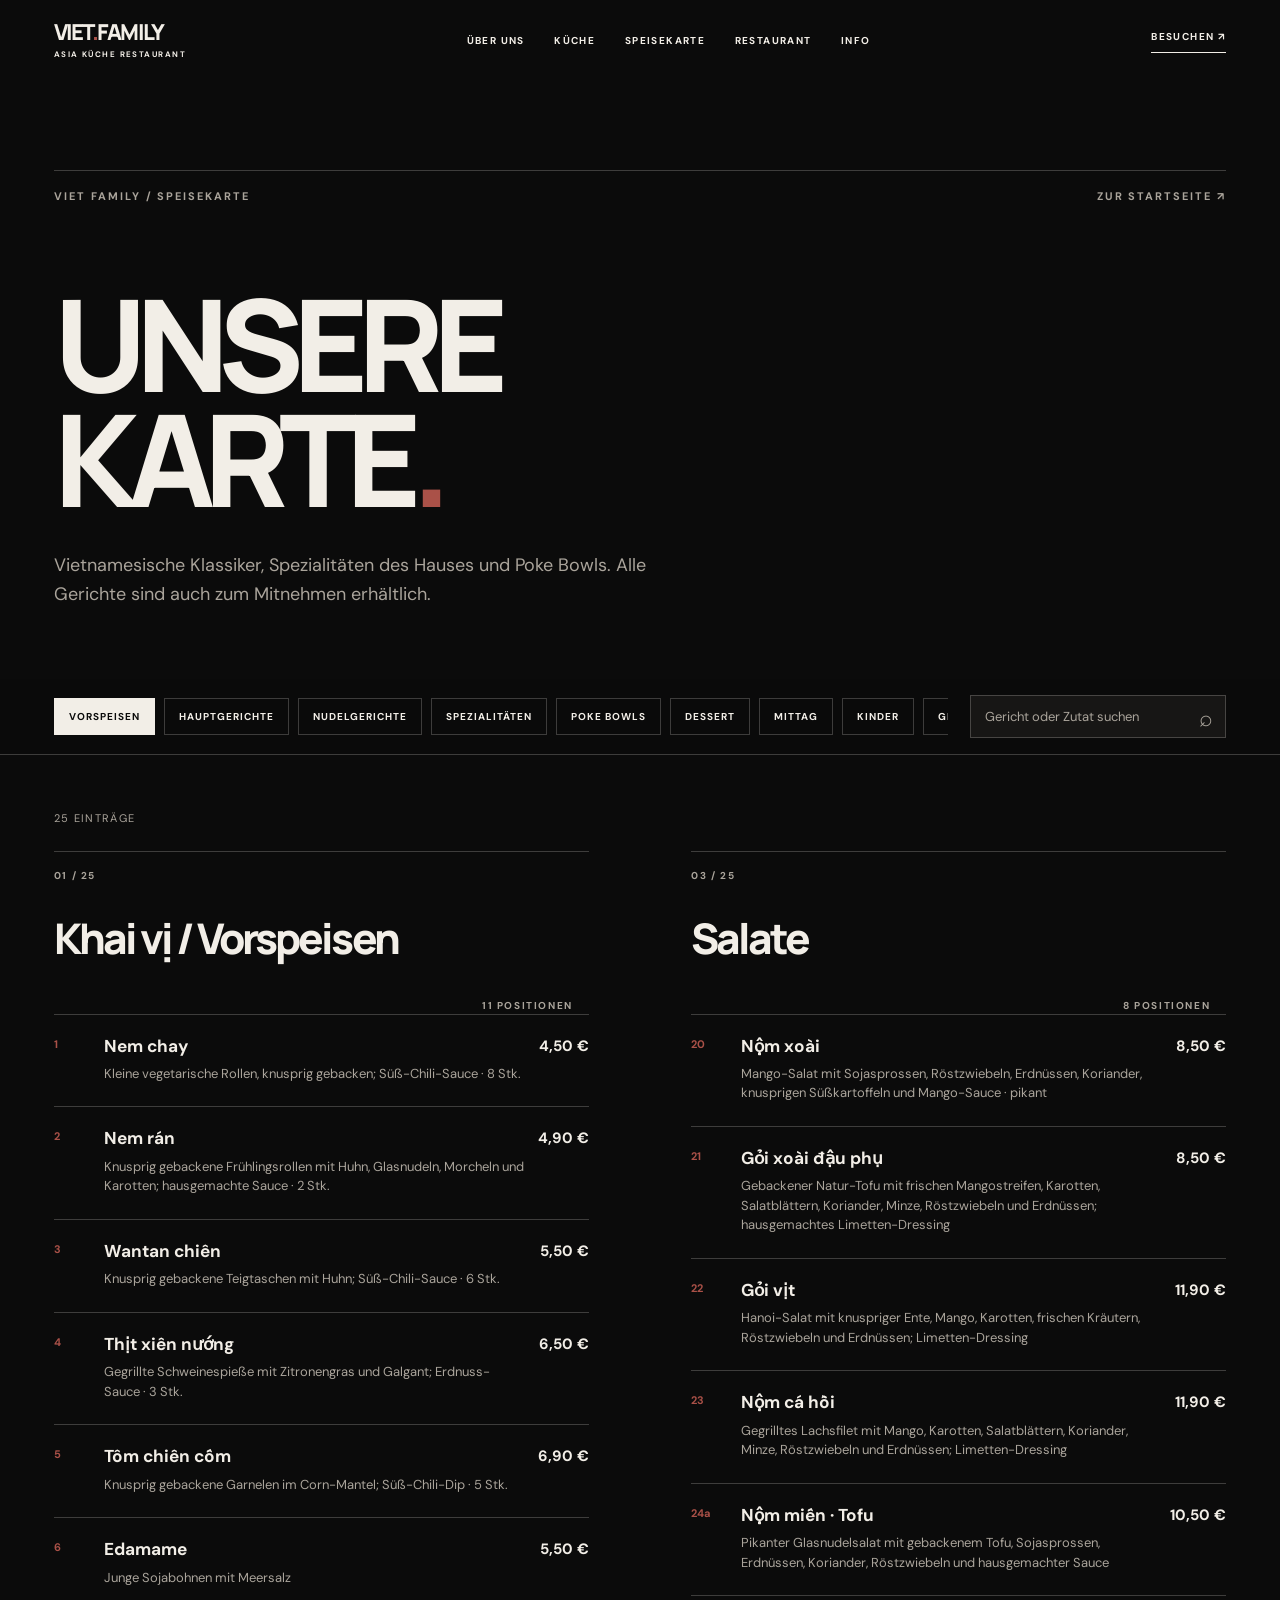
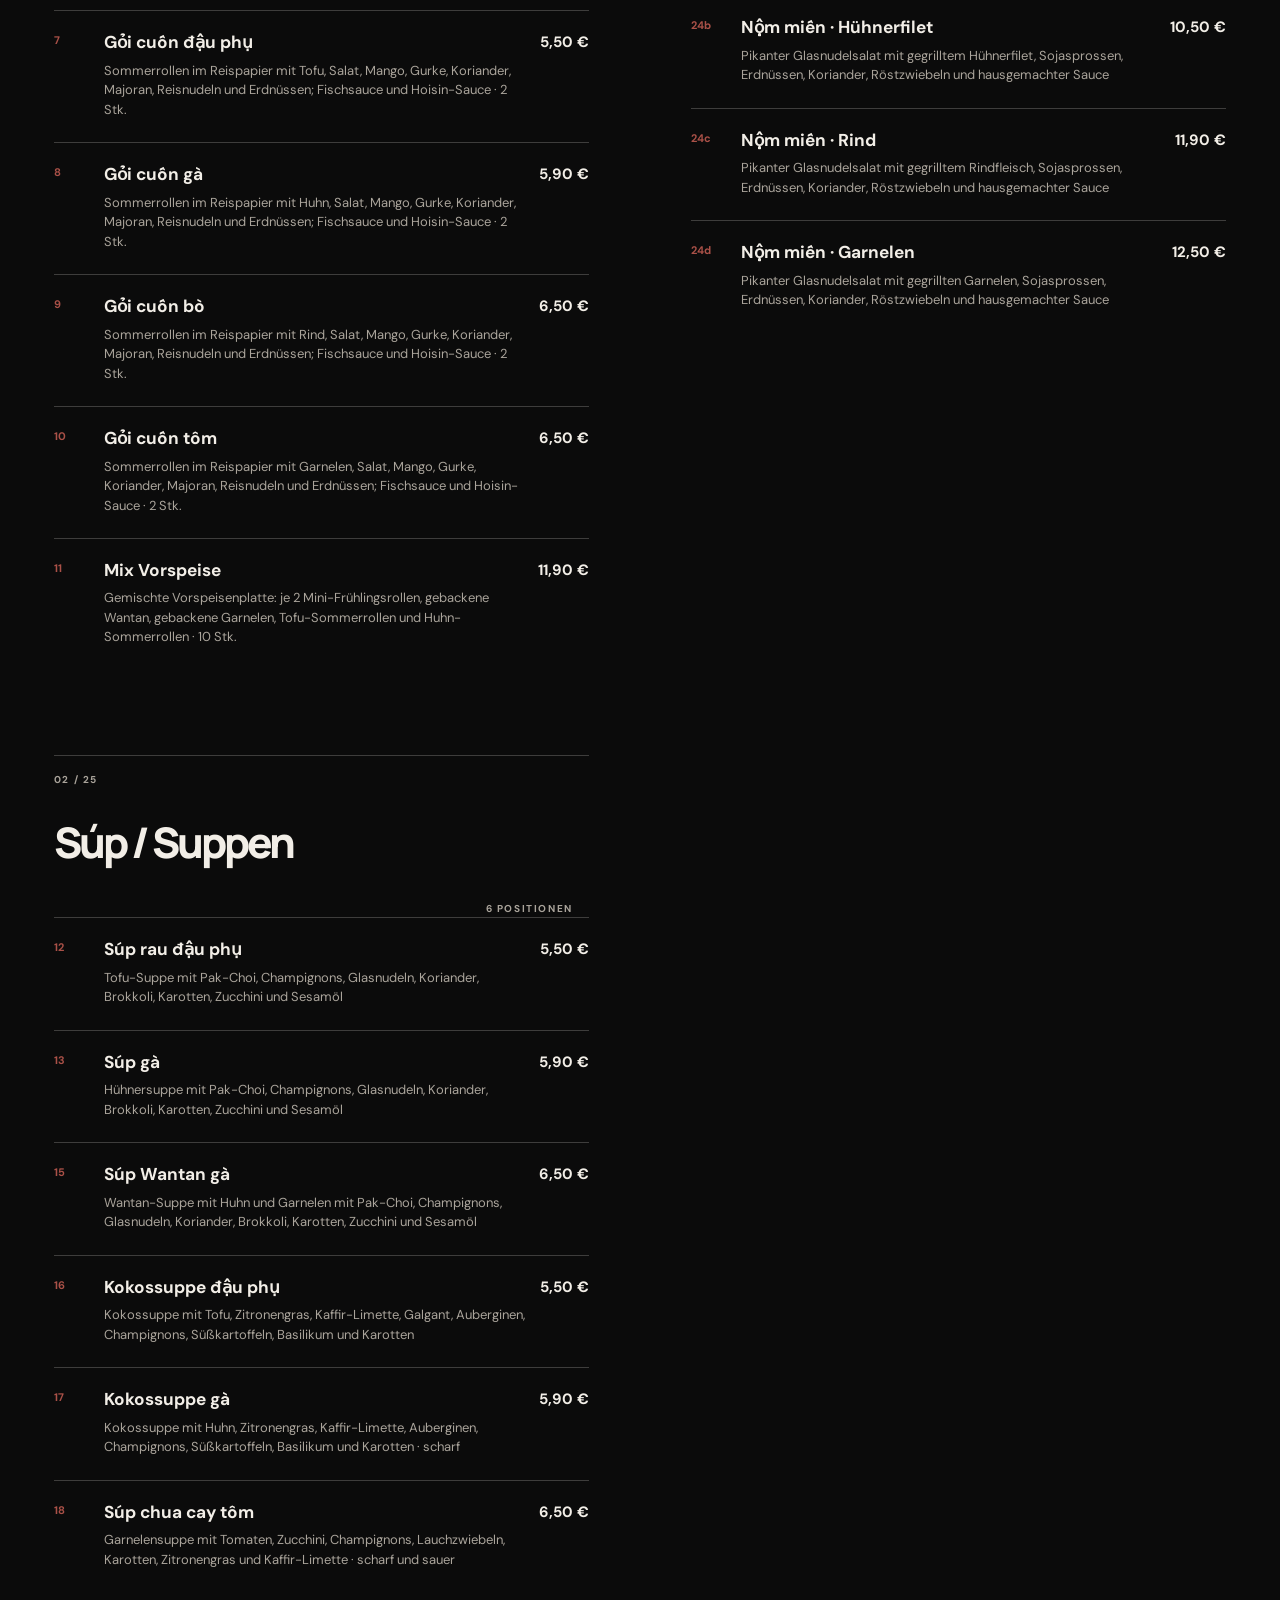
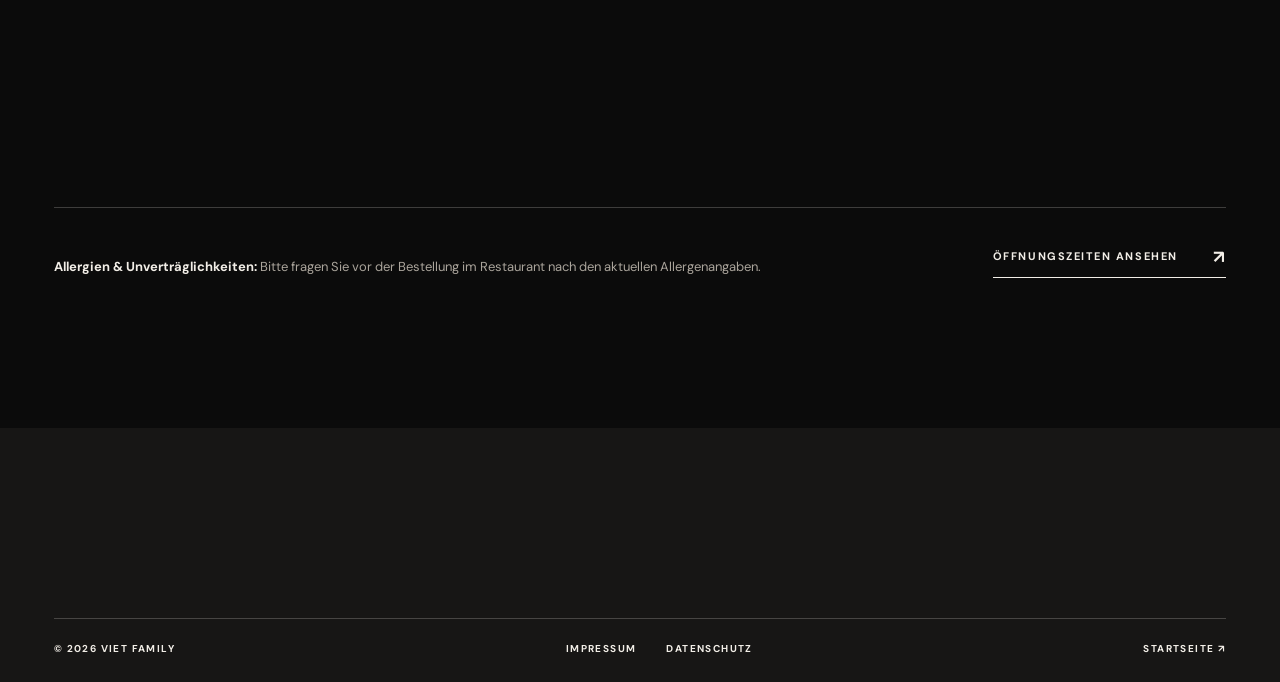
==== commit b08bbd61: "Remove menu items 14 and P2" ====
--- a/speisekarte.html
+++ b/speisekarte.html
@@ -1 +1 @@
-<!doctype html><html lang="de"><head><meta charset="utf-8"><meta name="viewport" content="width=device-width, initial-scale=1"><meta name="theme-color" content="#0b0b0b"><meta name="description" content="Die vollständige Speisekarte von Viet Family: vietnamesische Vorspeisen, Phở, Bún, Reisgerichte, Poke Bowls, Desserts und Getränke mit Preisen."><title>Speisekarte — Viet Family</title><link rel="stylesheet" href="css/styles.css"><script defer src="js/main.js"></script><script defer src="js/menu.js"></script></head><body><a class="skip" href="#main">Zum Inhalt springen</a><header class="site-header scrolled"><a class="wordmark" href="index.html" aria-label="Viet Family, zur Startseite"><span>VIET<span class="brand-accent">.</span>FAMILY</span><small>ASIA KÜCHE RESTAURANT</small></a><nav class="desktop-nav" aria-label="Hauptnavigation"><a href="index.html#ueber">ÜBER UNS</a><a href="index.html#kueche">KÜCHE</a><a href="speisekarte.html">SPEISEKARTE</a><a href="index.html#restaurant">RESTAURANT</a><a href="index.html#info">INFO</a></nav><a class="header-action" href="index.html#besuch">BESUCHEN ↗</a><button class="menu-toggle" type="button" aria-label="Menü öffnen" aria-controls="mobile-nav" aria-expanded="false"><span></span><span></span></button></header><nav id="mobile-nav" class="mobile-nav" aria-label="Mobile Navigation" inert><div class="mobile-nav-head"><span>VIET.FAMILY</span><button class="menu-close" type="button" aria-label="Menü schließen">×</button></div><a href="index.html#ueber"><small>01</small> ÜBER UNS</a><a href="index.html#kueche"><small>02</small> KÜCHE</a><a href="speisekarte.html"><small>03</small> SPEISEKARTE</a><a href="index.html#restaurant"><small>04</small> RESTAURANT</a><a href="index.html#info"><small>05</small> INFO</a></nav><main id="main" class="subpage text-menu-page"><div class="section-kicker"><span>VIET FAMILY / SPEISEKARTE</span><a href="index.html">ZUR STARTSEITE ↗</a></div><h1>UNSERE<br>KARTE<span class="brand-accent">.</span></h1><p class="sublead">Vietnamesische Klassiker, Spezialitäten des Hauses und Poke Bowls. Alle Gerichte sind auch zum Mitnehmen erhältlich.</p><div class="menu-tools"><nav class="menu-tabs" aria-label="Menügruppe wählen"><button type="button" data-menu-filter="vorspeisen" aria-pressed="true">VORSPEISEN</button><button type="button" data-menu-filter="hauptgerichte" aria-pressed="false">HAUPTGERICHTE</button><button type="button" data-menu-filter="nudelgerichte" aria-pressed="false">NUDELGERICHTE</button><button type="button" data-menu-filter="spezialitaeten" aria-pressed="false">SPEZIALITÄTEN</button><button type="button" data-menu-filter="poke" aria-pressed="false">POKE BOWLS</button><button type="button" data-menu-filter="dessert" aria-pressed="false">DESSERT</button><button type="button" data-menu-filter="mittag" aria-pressed="false">MITTAG</button><button type="button" data-menu-filter="kinder" aria-pressed="false">KINDER</button><button type="button" data-menu-filter="getraenke" aria-pressed="false">GETRÄNKE</button></nav><label class="menu-search"><span class="sr-only">Gerichte und Getränke suchen</span><input id="menu-search" type="search" placeholder="Gericht oder Zutat suchen" autocomplete="off"><span aria-hidden="true">⌕</span></label></div><p id="menu-status" class="menu-status" role="status" aria-live="polite"></p><div class="menu-text-content"><section class="menu-category" id="vorspeisen" data-group="vorspeisen"><div class="menu-category-head"><span>01 / 25</span><h2>Khai vị / Vorspeisen</h2><span data-count>11 POSITIONEN</span></div><div class="menu-entry-list"><div class="menu-entry"><span class="menu-code">1</span><div class="menu-entry-main"><h3>Nem chay </h3><p>Kleine vegetarische Rollen, knusprig gebacken; Süß-Chili-Sauce · 8 Stk.</p></div><span class="menu-entry-price">4,50 €</span></div><div class="menu-entry"><span class="menu-code">2</span><div class="menu-entry-main"><h3>Nem rán </h3><p>Knusprig gebackene Frühlingsrollen mit Huhn, Glasnudeln, Morcheln und Karotten; hausgemachte Sauce · 2 Stk.</p></div><span class="menu-entry-price">4,90 €</span></div><div class="menu-entry"><span class="menu-code">3</span><div class="menu-entry-main"><h3>Wantan chiên </h3><p>Knusprig gebackene Teigtaschen mit Huhn; Süß-Chili-Sauce · 6 Stk.</p></div><span class="menu-entry-price">5,50 €</span></div><div class="menu-entry"><span class="menu-code">4</span><div class="menu-entry-main"><h3>Thịt xiên nướng </h3><p>Gegrillte Schweinespieße mit Zitronengras und Galgant; Erdnuss-Sauce · 3 Stk.</p></div><span class="menu-entry-price">6,50 €</span></div><div class="menu-entry"><span class="menu-code">5</span><div class="menu-entry-main"><h3>Tôm chiên cốm </h3><p>Knusprig gebackene Garnelen im Corn-Mantel; Süß-Chili-Dip · 5 Stk.</p></div><span class="menu-entry-price">6,90 €</span></div><div class="menu-entry"><span class="menu-code">6</span><div class="menu-entry-main"><h3>Edamame </h3><p>Junge Sojabohnen mit Meersalz</p></div><span class="menu-entry-price">5,50 €</span></div><div class="menu-entry"><span class="menu-code">7</span><div class="menu-entry-main"><h3>Gỏi cuốn đậu phụ </h3><p>Sommerrollen im Reispapier mit Tofu, Salat, Mango, Gurke, Koriander, Majoran, Reisnudeln und Erdnüssen; Fischsauce und Hoisin-Sauce · 2 Stk.</p></div><span class="menu-entry-price">5,50 €</span></div><div class="menu-entry"><span class="menu-code">8</span><div class="menu-entry-main"><h3>Gỏi cuốn gà </h3><p>Sommerrollen im Reispapier mit Huhn, Salat, Mango, Gurke, Koriander, Majoran, Reisnudeln und Erdnüssen; Fischsauce und Hoisin-Sauce · 2 Stk.</p></div><span class="menu-entry-price">5,90 €</span></div><div class="menu-entry"><span class="menu-code">9</span><div class="menu-entry-main"><h3>Gỏi cuốn bò </h3><p>Sommerrollen im Reispapier mit Rind, Salat, Mango, Gurke, Koriander, Majoran, Reisnudeln und Erdnüssen; Fischsauce und Hoisin-Sauce · 2 Stk.</p></div><span class="menu-entry-price">6,50 €</span></div><div class="menu-entry"><span class="menu-code">10</span><div class="menu-entry-main"><h3>Gỏi cuốn tôm </h3><p>Sommerrollen im Reispapier mit Garnelen, Salat, Mango, Gurke, Koriander, Majoran, Reisnudeln und Erdnüssen; Fischsauce und Hoisin-Sauce · 2 Stk.</p></div><span class="menu-entry-price">6,50 €</span></div><div class="menu-entry"><span class="menu-code">11</span><div class="menu-entry-main"><h3>Mix Vorspeise </h3><p>Gemischte Vorspeisenplatte: je 2 Mini-Frühlingsrollen, gebackene Wantan, gebackene Garnelen, Tofu-Sommerrollen und Huhn-Sommerrollen · 10 Stk.</p></div><span class="menu-entry-price">11,90 €</span></div></div></section><section class="menu-category" id="suppen" data-group="vorspeisen"><div class="menu-category-head"><span>02 / 25</span><h2>Súp / Suppen</h2><span data-count>7 POSITIONEN</span></div><div class="menu-entry-list"><div class="menu-entry"><span class="menu-code">12</span><div class="menu-entry-main"><h3>Súp rau đậu phụ </h3><p>Tofu-Suppe mit Pak-Choi, Champignons, Glasnudeln, Koriander, Brokkoli, Karotten, Zucchini und Sesamöl</p></div><span class="menu-entry-price">5,50 €</span></div><div class="menu-entry"><span class="menu-code">13</span><div class="menu-entry-main"><h3>Súp gà </h3><p>Hühnersuppe mit Pak-Choi, Champignons, Glasnudeln, Koriander, Brokkoli, Karotten, Zucchini und Sesamöl</p></div><span class="menu-entry-price">5,90 €</span></div><div class="menu-entry"><span class="menu-code">14</span><div class="menu-entry-main"><h3>Súp Wantan đậu phụ </h3><p>Wantan-Suppe mit Tofu mit Pak-Choi, Champignons, Glasnudeln, Koriander, Brokkoli, Karotten, Zucchini und Sesamöl</p></div><span class="menu-entry-price">6,50 €</span></div><div class="menu-entry"><span class="menu-code">15</span><div class="menu-entry-main"><h3>Súp Wantan gà </h3><p>Wantan-Suppe mit Huhn und Garnelen mit Pak-Choi, Champignons, Glasnudeln, Koriander, Brokkoli, Karotten, Zucchini und Sesamöl</p></div><span class="menu-entry-price">6,50 €</span></div><div class="menu-entry"><span class="menu-code">16</span><div class="menu-entry-main"><h3>Kokossuppe đậu phụ </h3><p>Kokossuppe mit Tofu, Zitronengras, Kaffir-Limette, Galgant, Auberginen, Champignons, Süßkartoffeln, Basilikum und Karotten</p></div><span class="menu-entry-price">5,50 €</span></div><div class="menu-entry"><span class="menu-code">17</span><div class="menu-entry-main"><h3>Kokossuppe gà </h3><p>Kokossuppe mit Huhn, Zitronengras, Kaffir-Limette, Auberginen, Champignons, Süßkartoffeln, Basilikum und Karotten · scharf</p></div><span class="menu-entry-price">5,90 €</span></div><div class="menu-entry"><span class="menu-code">18</span><div class="menu-entry-main"><h3>Súp chua cay tôm </h3><p>Garnelensuppe mit Tomaten, Zucchini, Champignons, Lauchzwiebeln, Karotten, Zitronengras und Kaffir-Limette · scharf und sauer</p></div><span class="menu-entry-price">6,50 €</span></div></div></section><section class="menu-category" id="salate" data-group="vorspeisen"><div class="menu-category-head"><span>03 / 25</span><h2>Salate</h2><span data-count>8 POSITIONEN</span></div><div class="menu-entry-list"><div class="menu-entry"><span class="menu-code">20</span><div class="menu-entry-main"><h3>Nộm xoài </h3><p>Mango-Salat mit Sojasprossen, Röstzwiebeln, Erdnüssen, Koriander, knusprigen Süßkartoffeln und Mango-Sauce · pikant</p></div><span class="menu-entry-price">8,50 €</span></div><div class="menu-entry"><span class="menu-code">21</span><div class="menu-entry-main"><h3>Gỏi xoài đậu phụ </h3><p>Gebackener Natur-Tofu mit frischen Mangostreifen, Karotten, Salatblättern, Koriander, Minze, Röstzwiebeln und Erdnüssen; hausgemachtes Limetten-Dressing</p></div><span class="menu-entry-price">8,50 €</span></div><div class="menu-entry"><span class="menu-code">22</span><div class="menu-entry-main"><h3>Gỏi vịt </h3><p>Hanoi-Salat mit knuspriger Ente, Mango, Karotten, frischen Kräutern, Röstzwiebeln und Erdnüssen; Limetten-Dressing</p></div><span class="menu-entry-price">11,90 €</span></div><div class="menu-entry"><span class="menu-code">23</span><div class="menu-entry-main"><h3>Nộm cá hồi </h3><p>Gegrilltes Lachsfilet mit Mango, Karotten, Salatblättern, Koriander, Minze, Röstzwiebeln und Erdnüssen; Limetten-Dressing</p></div><span class="menu-entry-price">11,90 €</span></div><div class="menu-entry"><span class="menu-code">24a</span><div class="menu-entry-main"><h3>Nộm miến · Tofu </h3><p>Pikanter Glasnudelsalat mit gebackenem Tofu, Sojasprossen, Erdnüssen, Koriander, Röstzwiebeln und hausgemachter Sauce</p></div><span class="menu-entry-price">10,50 €</span></div><div class="menu-entry"><span class="menu-code">24b</span><div class="menu-entry-main"><h3>Nộm miến · Hühnerfilet </h3><p>Pikanter Glasnudelsalat mit gegrilltem Hühnerfilet, Sojasprossen, Erdnüssen, Koriander, Röstzwiebeln und hausgemachter Sauce</p></div><span class="menu-entry-price">10,50 €</span></div><div class="menu-entry"><span class="menu-code">24c</span><div class="menu-entry-main"><h3>Nộm miến · Rind </h3><p>Pikanter Glasnudelsalat mit gegrilltem Rindfleisch, Sojasprossen, Erdnüssen, Koriander, Röstzwiebeln und hausgemachter Sauce</p></div><span class="menu-entry-price">11,90 €</span></div><div class="menu-entry"><span class="menu-code">24d</span><div class="menu-entry-main"><h3>Nộm miến · Garnelen </h3><p>Pikanter Glasnudelsalat mit gegrillten Garnelen, Sojasprossen, Erdnüssen, Koriander, Röstzwiebeln und hausgemachter Sauce</p></div><span class="menu-entry-price">12,50 €</span></div></div></section><section class="menu-category" id="vegetarisch" data-group="hauptgerichte"><div class="menu-category-head"><span>04 / 25</span><h2>Đồ chay / Vegetarisch</h2><span data-count>11 POSITIONEN</span></div><div class="menu-entry-list"><div class="menu-entry"><span class="menu-code">30</span><div class="menu-entry-main"><h3>Rau xào </h3><p>Gebratenes Gemüse mit Lauchzwiebeln; dazu Reis</p></div><span class="menu-entry-price">11,90 €</span></div><div class="menu-entry"><span class="menu-code">31</span><div class="menu-entry-main"><h3>Rau xào đậu phụ </h3><p>Gebratenes Gemüse mit Tofu und Lauchzwiebeln; dazu Reis</p></div><span class="menu-entry-price">12,90 €</span></div><div class="menu-entry"><span class="menu-code">32</span><div class="menu-entry-main"><h3>Đậu phụ Erdnuss </h3><p>Tofu in Erdnuss-Kokos-Curry-Sauce mit Paprika, Zucchini, Karotten, Süßkartoffeln, Zwiebeln und Champignons; dazu Reis · pikant</p></div><span class="menu-entry-price">13,90 €</span></div><div class="menu-entry"><span class="menu-code">33</span><div class="menu-entry-main"><h3>Đậu phụ Curry </h3><p>Tofu in Kokosmilch und rotem Curry mit Süßkartoffeln, Karotten, Zwiebeln, Paprika, Zucchini, Champignons und Auberginen und Basilikum; dazu Reis · scharf</p></div><span class="menu-entry-price">13,90 €</span></div><div class="menu-entry"><span class="menu-code">34a</span><div class="menu-entry-main"><h3>Đậu phụ chiên · Süß-Sauer-Soße </h3><p>Gebackener Tofu mit Gemüse; dazu Reis</p></div><span class="menu-entry-price">13,50 €</span></div><div class="menu-entry"><span class="menu-code">34b</span><div class="menu-entry-main"><h3>Đậu phụ chiên · Pikant-Soße </h3><p>Gebackener Tofu mit Gemüse; dazu Reis</p></div><span class="menu-entry-price">13,50 €</span></div><div class="menu-entry"><span class="menu-code">34c</span><div class="menu-entry-main"><h3>Đậu phụ chiên · Teriyaki-Soße </h3><p>Gebackener Tofu mit Gemüse; dazu Reis</p></div><span class="menu-entry-price">13,90 €</span></div><div class="menu-entry"><span class="menu-code">34d</span><div class="menu-entry-main"><h3>Đậu phụ chiên · Kokos-Soße </h3><p>Gebackener Tofu mit Gemüse; dazu Reis</p></div><span class="menu-entry-price">13,90 €</span></div><div class="menu-entry"><span class="menu-code">34e</span><div class="menu-entry-main"><h3>Đậu phụ chiên · Erdnuss-Soße </h3><p>Gebackener Tofu mit Gemüse; dazu Reis</p></div><span class="menu-entry-price">13,90 €</span></div><div class="menu-entry"><span class="menu-code">34f</span><div class="menu-entry-main"><h3>Đậu phụ chiên · Mango-Soße </h3><p>Gebackener Tofu mit Gemüse; dazu Reis</p></div><span class="menu-entry-price">13,90 €</span></div><div class="menu-entry"><span class="menu-code">35</span><div class="menu-entry-main"><h3>Đậu phụ xào sả ớt </h3><p>Gebackener Bio-Tofu mit Gemüse, Knoblauch, Zitronengras und Chili; dazu Reis · scharf</p></div><span class="menu-entry-price">12,90 €</span></div></div></section><section class="menu-category" id="huhn" data-group="hauptgerichte"><div class="menu-category-head"><span>05 / 25</span><h2>Gà / Huhn</h2><span data-count>8 POSITIONEN</span></div><div class="menu-entry-list"><div class="menu-entry"><span class="menu-code">40</span><div class="menu-entry-main"><h3>Gà chua ngọt </h3><p>Knuspriges Hühnerfilet mit Ananas, Paprika, Zwiebeln, Karotten und Süß-Sauer-Sauce; dazu Reis</p></div><span class="menu-entry-price">14,90 €</span></div><div class="menu-entry"><span class="menu-code">41</span><div class="menu-entry-main"><h3>Gà cay </h3><p>Knuspriges Hühnerfilet mit Zwiebeln, Karotten, Paprika, Lauchzwiebeln, Sellerie, Brokkoli, Peperoni und Pikant-Sauce; dazu Reis · scharf</p></div><span class="menu-entry-price">14,90 €</span></div><div class="menu-entry"><span class="menu-code">42</span><div class="menu-entry-main"><h3>Gà Teriyaki </h3><p>Knuspriges Hühnerfilet mit Zwiebeln, Karotten, Paprika, Lauchzwiebeln, Sojasprossen und Teriyaki-Sauce; dazu Reis</p></div><span class="menu-entry-price">15,50 €</span></div><div class="menu-entry"><span class="menu-code">43</span><div class="menu-entry-main"><h3>Gà Kokos </h3><p>Knuspriges Hühnerfilet mit Süßkartoffeln, Karotten, Zwiebeln, Paprika, Zucchini, Champignons und Auberginen, Basilikum und roter Curry-Sauce; dazu Reis · scharf</p></div><span class="menu-entry-price">15,50 €</span></div><div class="menu-entry"><span class="menu-code">44</span><div class="menu-entry-main"><h3>Gà xào rau </h3><p>Hühnerfilet mit Karotten, Zwiebeln, Pak-Choi, Lauchzwiebeln, Paprika, Zucchini, Sellerie und Brokkoli; dazu Reis</p></div><span class="menu-entry-price">13,90 €</span></div><div class="menu-entry"><span class="menu-code">45</span><div class="menu-entry-main"><h3>Gà xào sả ớt </h3><p>Hühnerfilet mit Zitronengras, Paprika, Karotten, Zwiebeln, Peperoni, Lauchzwiebeln und Sellerie; dazu Reis · scharf</p></div><span class="menu-entry-price">13,50 €</span></div><div class="menu-entry"><span class="menu-code">46</span><div class="menu-entry-main"><h3>Gà Erdnuss </h3><p>Hühnerfilet in Erdnuss-Kokos-Curry-Sauce mit Paprika, Zucchini, Karotten, Süßkartoffeln, Zwiebeln und Champignons; dazu Reis · pikant</p></div><span class="menu-entry-price">14,90 €</span></div><div class="menu-entry"><span class="menu-code">47</span><div class="menu-entry-main"><h3>Gà Curry </h3><p>Hühnerfilet mit Kokosmilch, rotem Curry, Süßkartoffeln, Zwiebeln, Paprika, Champignons, Auberginen, Basilikum, Koriander und Zucchini; dazu Reis · scharf</p></div><span class="menu-entry-price">14,90 €</span></div></div></section><section class="menu-category" id="ente" data-group="hauptgerichte"><div class="menu-category-head"><span>06 / 25</span><h2>Vịt / Ente</h2><span data-count>7 POSITIONEN</span></div><div class="menu-entry-list"><div class="menu-entry"><span class="menu-code">50</span><div class="menu-entry-main"><h3>Vịt chua ngọt </h3><p>Knusprig gebackene Ente mit Süß-Sauer-Sauce, Paprika, Ananas, Karotten und Zwiebeln; dazu Reis</p></div><span class="menu-entry-price">16,50 €</span></div><div class="menu-entry"><span class="menu-code">51</span><div class="menu-entry-main"><h3>Vịt cay </h3><p>Knusprig gebackene Ente mit Zwiebeln, Paprika, Karotten, Lauchzwiebeln, Zucchini, Sellerie, Peperoni, Brokkoli, Champignons und scharfer Sauce; dazu Reis · scharf</p></div><span class="menu-entry-price">16,50 €</span></div><div class="menu-entry"><span class="menu-code">52</span><div class="menu-entry-main"><h3>Vịt Teriyaki </h3><p>Knusprig gebackene Ente mit Zwiebeln, Karotten, Sojasprossen, Lauchzwiebeln, Paprika und Teriyaki-Sauce; dazu Reis</p></div><span class="menu-entry-price">16,90 €</span></div><div class="menu-entry"><span class="menu-code">53</span><div class="menu-entry-main"><h3>Vịt Kokos </h3><p>Knusprig gebackene Ente mit Kokosmilch, rotem Curry und Süßkartoffeln, Karotten, Zwiebeln, Paprika, Zucchini, Champignons und Auberginen; dazu Reis · pikant</p></div><span class="menu-entry-price">16,90 €</span></div><div class="menu-entry"><span class="menu-code">54</span><div class="menu-entry-main"><h3>Vịt chiên Erdnuss </h3><p>Knusprig gebackene Ente in Erdnuss-Kokos-Curry-Sauce mit Paprika, Zucchini, Karotten, Süßkartoffeln, Zwiebeln und Champignons; dazu Reis · pikant</p></div><span class="menu-entry-price">16,90 €</span></div><div class="menu-entry"><span class="menu-code">55</span><div class="menu-entry-main"><h3>Vịt Mango </h3><p>Knusprig gebackene Ente mit Mango-Sauce, Mango, Paprika, Zwiebeln, Karotten und Süßkartoffeln; dazu Reis</p></div><span class="menu-entry-price">16,90 €</span></div><div class="menu-entry"><span class="menu-code">56</span><div class="menu-entry-main"><h3>Vịt xào rau </h3><p>Entenfleisch mit Basilikum, Zitronengras, Zwiebeln, Paprika, Karotten, Brokkoli, Peperoni, Lauchzwiebeln, Chilipaste, Zucchini, Pak-Choi und Sellerie; dazu Reis · scharf</p></div><span class="menu-entry-price">14,90 €</span></div></div></section><section class="menu-category" id="rind" data-group="hauptgerichte"><div class="menu-category-head"><span>07 / 25</span><h2>Bò / Rind</h2><span data-count>4 POSITIONEN</span></div><div class="menu-entry-list"><div class="menu-entry"><span class="menu-code">60</span><div class="menu-entry-main"><h3>Bò xào rau </h3><p>Rindfleischstreifen mit Ingwer und Gemüse; dazu Reis</p></div><span class="menu-entry-price">15,90 €</span></div><div class="menu-entry"><span class="menu-code">61</span><div class="menu-entry-main"><h3>Bò xào dứa </h3><p>Rindfleischstreifen mit Ananas, Zwiebeln, Paprika, Karotten und Lauchzwiebeln; dazu Reis</p></div><span class="menu-entry-price">15,90 €</span></div><div class="menu-entry"><span class="menu-code">62</span><div class="menu-entry-main"><h3>Bò xào cay </h3><p>Rindfleischstreifen mit Basilikum, Peperoni, Zwiebeln, Karotten, Paprika, Pak-Choi und Lauchzwiebeln; dazu Reis · scharf</p></div><span class="menu-entry-price">15,90 €</span></div><div class="menu-entry"><span class="menu-code">63</span><div class="menu-entry-main"><h3>Bò Curry </h3><p>Rindfleisch mit Kokosmilch, rotem Curry, Süßkartoffeln, Karotten, Zwiebeln, Paprika, Zucchini, Champignons und Auberginen und Basilikum; dazu Reis · pikant</p></div><span class="menu-entry-price">16,50 €</span></div></div></section><section class="menu-category" id="garnelen" data-group="hauptgerichte"><div class="menu-category-head"><span>08 / 25</span><h2>Tôm / Garnelen</h2><span data-count>3 POSITIONEN</span></div><div class="menu-entry-list"><div class="menu-entry"><span class="menu-code">64</span><div class="menu-entry-main"><h3>Tôm xào tỏi </h3><p>Garnelen mit Chilipaste, Zwiebeln, Paprika, Karotten, Brokkoli, Lauchzwiebeln, Pak-Choi und Sellerie; dazu Reis</p></div><span class="menu-entry-price">17,50 €</span></div><div class="menu-entry"><span class="menu-code">65</span><div class="menu-entry-main"><h3>Tôm xào sả ớt </h3><p>Garnelen mit Zitronengras, Paprika, Zwiebeln, Peperoni, Karotten und Sellerie; dazu Reis · leicht scharf</p></div><span class="menu-entry-price">17,50 €</span></div><div class="menu-entry"><span class="menu-code">66</span><div class="menu-entry-main"><h3>Tôm Curry </h3><p>Garnelen mit Kokosmilch, rotem Curry und Süßkartoffeln, Karotten, Zwiebeln, Paprika, Zucchini, Champignons und Auberginen; dazu Reis · pikant</p></div><span class="menu-entry-price">17,90 €</span></div></div></section><section class="menu-category" id="gegrilltes" data-group="hauptgerichte"><div class="menu-category-head"><span>09 / 25</span><h2>Đồ nướng / Gegrilltes</h2><span data-count>10 POSITIONEN</span></div><div class="menu-entry-list"><div class="menu-entry"><span class="menu-code">70</span><div class="menu-entry-main"><h3>Gà nướng Mango </h3><p>Gegrilltes Hühnerfilet mit Gemüse, Paprika, Süßkartoffeln, Mango und Mango-Sauce; dazu Reis</p></div><span class="menu-entry-price">14,90 €</span></div><div class="menu-entry"><span class="menu-code">71</span><div class="menu-entry-main"><h3>Gà nướng cay </h3><p>Gegrilltes Hühnerfilet mit Zucchini, Paprika, Karotten, Brokkoli, Champignons, Sellerie, Peperoni, Lauchzwiebeln und Pikant-Sauce; dazu Reis · scharf</p></div><span class="menu-entry-price">14,90 €</span></div><div class="menu-entry"><span class="menu-code">72</span><div class="menu-entry-main"><h3>Gà nướng Teriyaki </h3><p>Gegrilltes Hühnerfilet mit Zwiebeln, Karotten, Sojasprossen, Lauchzwiebeln, Paprika und Teriyaki-Sauce; dazu Reis</p></div><span class="menu-entry-price">14,90 €</span></div><div class="menu-entry"><span class="menu-code">73</span><div class="menu-entry-main"><h3>Bò nướng </h3><p>Gegrilltes Rindfleisch mit Salat, Tomaten, Mango, Erdnüssen, Röstzwiebeln, Koriander und hausgemachter Sauce; dazu Reis und knusprige Süßkartoffeln</p></div><span class="menu-entry-price">17,50 €</span></div><div class="menu-entry"><span class="menu-code">74</span><div class="menu-entry-main"><h3>Tôm nướng Teriyaki </h3><p>Gegrillte Garnelen mit Zucchini, Zwiebeln, Paprika, Pak-Choi, Champignons, Karotten, Sellerie und Teriyaki-Sauce; dazu Reis</p></div><span class="menu-entry-price">17,50 €</span></div><div class="menu-entry"><span class="menu-code">75</span><div class="menu-entry-main"><h3>Cá hồi nướng </h3><p>Gegrilltes Lachsfilet mit Salat, Tomaten, Mango, Koriander und hausgemachter Sauce; dazu Reis und knusprige Süßkartoffeln</p></div><span class="menu-entry-price">18,50 €</span></div><div class="menu-entry"><span class="menu-code">76</span><div class="menu-entry-main"><h3>Cá hồi nướng cay </h3><p>Gegrilltes Lachsfilet mit Salat, Tomaten, Mango, Koriander und hausgemachter Sauce; dazu Reis und knusprige Süßkartoffeln · scharf</p></div><span class="menu-entry-price">17,90 €</span></div><div class="menu-entry"><span class="menu-code">77</span><div class="menu-entry-main"><h3>Cá hồi nướng Kokos </h3><p>Gegrilltes Lachsfilet mit Kokosmilch, rotem Curry und Süßkartoffeln, Karotten, Zwiebeln, Paprika, Zucchini, Champignons und Auberginen; dazu Reis · pikant. Auf Wunsch Erdnuss-Sauce statt Curry-Sauce.</p></div><span class="menu-entry-price">18,50 €</span></div><div class="menu-entry"><span class="menu-code">78</span><div class="menu-entry-main"><h3>Cá hồi nướng Mango </h3><p>Gegrilltes Lachsfilet mit Zwiebeln, Karotten, Süßkartoffeln, Paprika, Mango und Mango-Sauce; dazu Reis</p></div><span class="menu-entry-price">18,50 €</span></div><div class="menu-entry"><span class="menu-code">79</span><div class="menu-entry-main"><h3>Cá hồi nướng Teriyaki </h3><p>Gegrilltes Lachsfilet mit Zwiebeln, Karotten, Sojasprossen, Lauchzwiebeln und Teriyaki-Sauce; dazu Reis</p></div><span class="menu-entry-price">18,50 €</span></div></div></section><section class="menu-category" id="gebratenes" data-group="hauptgerichte"><div class="menu-category-head"><span>10 / 25</span><h2>Mì xào &amp; Cơm rang / Gebratenes</h2><span data-count>24 POSITIONEN</span></div><div class="menu-entry-list"><div class="menu-entry"><span class="menu-code">80a</span><div class="menu-entry-main"><h3>Mì xào · Gemüse </h3><p>Gebratene Nudeln mit Karotten, Lauchzwiebeln, Brokkoli, Zwiebeln, Pak-Choi, Sojasprossen und Ei</p></div><span class="menu-entry-price">10,90 €</span></div><div class="menu-entry"><span class="menu-code">80b</span><div class="menu-entry-main"><h3>Mì xào · Tofu </h3><p>Gebratene Nudeln mit Karotten, Lauchzwiebeln, Brokkoli, Zwiebeln, Pak-Choi, Sojasprossen und Ei</p></div><span class="menu-entry-price">12,50 €</span></div><div class="menu-entry"><span class="menu-code">80c</span><div class="menu-entry-main"><h3>Mì xào · Hähnchen </h3><p>Gebratene Nudeln mit Karotten, Lauchzwiebeln, Brokkoli, Zwiebeln, Pak-Choi, Sojasprossen und Ei</p></div><span class="menu-entry-price">12,90 €</span></div><div class="menu-entry"><span class="menu-code">80d</span><div class="menu-entry-main"><h3>Mì xào · Rindfleisch </h3><p>Gebratene Nudeln mit Karotten, Lauchzwiebeln, Brokkoli, Zwiebeln, Pak-Choi, Sojasprossen und Ei</p></div><span class="menu-entry-price">13,90 €</span></div><div class="menu-entry"><span class="menu-code">80e</span><div class="menu-entry-main"><h3>Mì xào · gebratene Ente </h3><p>Gebratene Nudeln mit Karotten, Lauchzwiebeln, Brokkoli, Zwiebeln, Pak-Choi, Sojasprossen und Ei</p></div><span class="menu-entry-price">13,90 €</span></div><div class="menu-entry"><span class="menu-code">80f</span><div class="menu-entry-main"><h3>Mì xào · Garnelen </h3><p>Gebratene Nudeln mit Karotten, Lauchzwiebeln, Brokkoli, Zwiebeln, Pak-Choi, Sojasprossen und Ei</p></div><span class="menu-entry-price">17,50 €</span></div><div class="menu-entry"><span class="menu-code">81a</span><div class="menu-entry-main"><h3>Phở xào · Gemüse </h3><p>Gebratene Reisbandnudeln mit Karotten, Lauchzwiebeln, Brokkoli, Zwiebeln, Pak-Choi, Sojasprossen und Ei</p></div><span class="menu-entry-price">11,50 €</span></div><div class="menu-entry"><span class="menu-code">81b</span><div class="menu-entry-main"><h3>Phở xào · Tofu </h3><p>Gebratene Reisbandnudeln mit Karotten, Lauchzwiebeln, Brokkoli, Zwiebeln, Pak-Choi, Sojasprossen und Ei</p></div><span class="menu-entry-price">12,90 €</span></div><div class="menu-entry"><span class="menu-code">81c</span><div class="menu-entry-main"><h3>Phở xào · Hähnchen </h3><p>Gebratene Reisbandnudeln mit Karotten, Lauchzwiebeln, Brokkoli, Zwiebeln, Pak-Choi, Sojasprossen und Ei</p></div><span class="menu-entry-price">13,50 €</span></div><div class="menu-entry"><span class="menu-code">81d</span><div class="menu-entry-main"><h3>Phở xào · Rindfleisch </h3><p>Gebratene Reisbandnudeln mit Karotten, Lauchzwiebeln, Brokkoli, Zwiebeln, Pak-Choi, Sojasprossen und Ei</p></div><span class="menu-entry-price">14,50 €</span></div><div class="menu-entry"><span class="menu-code">81e</span><div class="menu-entry-main"><h3>Phở xào · gebratene Ente </h3><p>Gebratene Reisbandnudeln mit Karotten, Lauchzwiebeln, Brokkoli, Zwiebeln, Pak-Choi, Sojasprossen und Ei</p></div><span class="menu-entry-price">14,50 €</span></div><div class="menu-entry"><span class="menu-code">81f</span><div class="menu-entry-main"><h3>Phở xào · Garnelen </h3><p>Gebratene Reisbandnudeln mit Karotten, Lauchzwiebeln, Brokkoli, Zwiebeln, Pak-Choi, Sojasprossen und Ei</p></div><span class="menu-entry-price">17,90 €</span></div><div class="menu-entry"><span class="menu-code">82a</span><div class="menu-entry-main"><h3>Udon xào · Gemüse </h3><p>Gebratene Udon-Nudeln mit Karotten, Lauchzwiebeln, Brokkoli, Zwiebeln, Pak-Choi, Sojasprossen und Ei</p></div><span class="menu-entry-price">11,50 €</span></div><div class="menu-entry"><span class="menu-code">82b</span><div class="menu-entry-main"><h3>Udon xào · Tofu </h3><p>Gebratene Udon-Nudeln mit Karotten, Lauchzwiebeln, Brokkoli, Zwiebeln, Pak-Choi, Sojasprossen und Ei</p></div><span class="menu-entry-price">12,90 €</span></div><div class="menu-entry"><span class="menu-code">82c</span><div class="menu-entry-main"><h3>Udon xào · Hähnchen </h3><p>Gebratene Udon-Nudeln mit Karotten, Lauchzwiebeln, Brokkoli, Zwiebeln, Pak-Choi, Sojasprossen und Ei</p></div><span class="menu-entry-price">13,50 €</span></div><div class="menu-entry"><span class="menu-code">82d</span><div class="menu-entry-main"><h3>Udon xào · Rindfleisch </h3><p>Gebratene Udon-Nudeln mit Karotten, Lauchzwiebeln, Brokkoli, Zwiebeln, Pak-Choi, Sojasprossen und Ei</p></div><span class="menu-entry-price">14,50 €</span></div><div class="menu-entry"><span class="menu-code">82e</span><div class="menu-entry-main"><h3>Udon xào · gebratene Ente </h3><p>Gebratene Udon-Nudeln mit Karotten, Lauchzwiebeln, Brokkoli, Zwiebeln, Pak-Choi, Sojasprossen und Ei</p></div><span class="menu-entry-price">14,50 €</span></div><div class="menu-entry"><span class="menu-code">82f</span><div class="menu-entry-main"><h3>Udon xào · Garnelen </h3><p>Gebratene Udon-Nudeln mit Karotten, Lauchzwiebeln, Brokkoli, Zwiebeln, Pak-Choi, Sojasprossen und Ei</p></div><span class="menu-entry-price">17,90 €</span></div><div class="menu-entry"><span class="menu-code">83a</span><div class="menu-entry-main"><h3>Cơm rang · Gemüse </h3><p>Gebratener Reis mit Karotten, Lauchzwiebeln, Brokkoli, Zwiebeln, Pak-Choi, Sojasprossen und Ei</p></div><span class="menu-entry-price">10,90 €</span></div><div class="menu-entry"><span class="menu-code">83b</span><div class="menu-entry-main"><h3>Cơm rang · Tofu </h3><p>Gebratener Reis mit Karotten, Lauchzwiebeln, Brokkoli, Zwiebeln, Pak-Choi, Sojasprossen und Ei</p></div><span class="menu-entry-price">12,50 €</span></div><div class="menu-entry"><span class="menu-code">83c</span><div class="menu-entry-main"><h3>Cơm rang · Hähnchen </h3><p>Gebratener Reis mit Karotten, Lauchzwiebeln, Brokkoli, Zwiebeln, Pak-Choi, Sojasprossen und Ei</p></div><span class="menu-entry-price">12,90 €</span></div><div class="menu-entry"><span class="menu-code">83d</span><div class="menu-entry-main"><h3>Cơm rang · Rindfleisch </h3><p>Gebratener Reis mit Karotten, Lauchzwiebeln, Brokkoli, Zwiebeln, Pak-Choi, Sojasprossen und Ei</p></div><span class="menu-entry-price">13,90 €</span></div><div class="menu-entry"><span class="menu-code">83e</span><div class="menu-entry-main"><h3>Cơm rang · gebratene Ente </h3><p>Gebratener Reis mit Karotten, Lauchzwiebeln, Brokkoli, Zwiebeln, Pak-Choi, Sojasprossen und Ei</p></div><span class="menu-entry-price">13,90 €</span></div><div class="menu-entry"><span class="menu-code">83f</span><div class="menu-entry-main"><h3>Cơm rang · Garnelen </h3><p>Gebratener Reis mit Karotten, Lauchzwiebeln, Brokkoli, Zwiebeln, Pak-Choi, Sojasprossen und Ei</p></div><span class="menu-entry-price">17,50 €</span></div></div></section><section class="menu-category" id="spezialitaeten" data-group="spezialitaeten"><div class="menu-category-head"><span>11 / 25</span><h2>Đặc sản quán / Spezialitäten</h2><span data-count>10 POSITIONEN</span></div><div class="menu-entry-list"><div class="menu-entry"><span class="menu-code">90a</span><div class="menu-entry-main"><h3>Cơm niêu · Hühnerbrustfilet </h3><p>Traditioneller Reis mit gebratenem Hühnerbrustfilet, Gemüse, Eiern und hausgemachter Sauce</p></div><span class="menu-entry-price">14,90 €</span></div><div class="menu-entry"><span class="menu-code">90b</span><div class="menu-entry-main"><h3>Cơm niêu · Rindfleisch </h3><p>Traditioneller Reis mit gebratenem Rindfleisch, Gemüse, Eiern und hausgemachter Sauce</p></div><span class="menu-entry-price">15,90 €</span></div><div class="menu-entry"><span class="menu-code">90c</span><div class="menu-entry-main"><h3>Cơm niêu · Garnelen </h3><p>Traditioneller Reis mit gebratenen Garnelen, Gemüse, Eiern und hausgemachter Sauce</p></div><span class="menu-entry-price">17,90 €</span></div><div class="menu-entry"><span class="menu-code">91a</span><div class="menu-entry-main"><h3>Bí đỏ Sapa · Tofu </h3><p>Bio-Hokkaido-Kürbis mit gebratenem Tofu, Süßkartoffeln, gemischtem Gemüse und Curry-Kokosmilch-Sauce</p></div><span class="menu-entry-price">13,90 €</span></div><div class="menu-entry"><span class="menu-code">91b</span><div class="menu-entry-main"><h3>Bí đỏ Sapa · Hühnerbrustfilet </h3><p>Bio-Hokkaido-Kürbis mit gebratenem Hühnerbrustfilet, Süßkartoffeln, gemischtem Gemüse und Curry-Kokosmilch-Sauce</p></div><span class="menu-entry-price">13,90 €</span></div><div class="menu-entry"><span class="menu-code">91c</span><div class="menu-entry-main"><h3>Bí đỏ Sapa · knusprige Ente </h3><p>Bio-Hokkaido-Kürbis mit knuspriger Ente, Süßkartoffeln, gemischtem Gemüse und Curry-Kokosmilch-Sauce</p></div><span class="menu-entry-price">15,50 €</span></div><div class="menu-entry"><span class="menu-code">91d</span><div class="menu-entry-main"><h3>Bí đỏ Sapa · Garnelen </h3><p>Bio-Hokkaido-Kürbis mit gebratenen Garnelen, Süßkartoffeln, gemischtem Gemüse und Curry-Kokosmilch-Sauce</p></div><span class="menu-entry-price">17,50 €</span></div><div class="menu-entry"><span class="menu-code">91e</span><div class="menu-entry-main"><h3>Bí đỏ Sapa · gegrillter Lachs </h3><p>Bio-Hokkaido-Kürbis mit gegrilltem Lachs, Süßkartoffeln, gemischtem Gemüse und Curry-Kokosmilch-Sauce</p></div><span class="menu-entry-price">17,90 €</span></div><div class="menu-entry"><span class="menu-code">92</span><div class="menu-entry-main"><h3>Vịt nướng hột điều </h3><p>Medium gegrillte französische Barbarie-Ente mit hausgemachter Sauce, knackigem Gemüse, Cashewnüssen, Knoblauch und Süßkartoffeln</p></div><span class="menu-entry-price">17,90 €</span></div><div class="menu-entry"><span class="menu-code">93</span><div class="menu-entry-main"><h3>Cá hồi nướng đặc biệt </h3><p>Gegrilltes Lachssteak mit gegrillten Garnelen, knackigem Gemüse, hausgemachter Sauce und Süßkartoffeln</p></div><span class="menu-entry-price">18,90 €</span></div></div></section><section class="menu-category" id="bun" data-group="nudelgerichte"><div class="menu-category-head"><span>12 / 25</span><h2>Bún / Reisnudeln</h2><span data-count>9 POSITIONEN</span></div><p class="category-note">Die hausgemachte Sauce besteht aus Fischsauce, Limetten, Zucker, Knoblauch und Chili.</p><div class="menu-entry-list"><div class="menu-entry"><span class="menu-code">BU1</span><div class="menu-entry-main"><h3>Bún đậu Erdnuss </h3><p>Tofuwürfel in Erdnuss-Curry-Sauce mit Reisnudeln und Paprika, Zucchini, Karotten, Süßkartoffeln, Zwiebeln und Champignons · scharf</p></div><span class="menu-entry-price">13,90 €</span></div><div class="menu-entry"><span class="menu-code">BU2</span><div class="menu-entry-main"><h3>Bún đậu chiên </h3><p>Gebackener Tofu mit Reisnudeln, Salat, Gurke und hausgemachter Sauce</p></div><span class="menu-entry-price">13,50 €</span></div><div class="menu-entry"><span class="menu-code">BU3</span><div class="menu-entry-main"><h3>Bún gà Curry </h3><p>Hühnerfleisch in roter Curry-Sauce mit Reisnudeln, Süßkartoffeln, Karotten, Zwiebeln, Paprika, Zucchini, Champignons und Auberginen und Basilikum · scharf</p></div><span class="menu-entry-price">13,90 €</span></div><div class="menu-entry"><span class="menu-code">BU4</span><div class="menu-entry-main"><h3>Bún nem rán </h3><p>Portioniert geschnittene Frühlingsrollen mit Reisnudeln, Salat, frischen Kräutern und hausgemachter Sauce</p></div><span class="menu-entry-price">11,90 €</span></div><div class="menu-entry"><span class="menu-code">BU5</span><div class="menu-entry-main"><h3>Bún bò Nam bộ </h3><p>Gegrilltes Rindfleisch mit Reisnudeln, Salat, frischen Kräutern, Gurke und hausgemachter Sauce</p></div><span class="menu-entry-price">13,90 €</span></div><div class="menu-entry"><span class="menu-code">BU6</span><div class="menu-entry-main"><h3>Bún gà Nam bộ </h3><p>Gegrilltes Hühnerfilet mit Reisnudeln, Salat, frischen Kräutern, Gurke und hausgemachter Sauce</p></div><span class="menu-entry-price">12,90 €</span></div><div class="menu-entry"><span class="menu-code">BU7</span><div class="menu-entry-main"><h3>Bún bò lá lốt </h3><p>Gegrilltes Rindfleisch in vietnamesischen Pfefferblättern mit Reisnudeln, Salat, Gurke, frischen Kräutern und hausgemachter Sauce</p></div><span class="menu-entry-price">15,50 €</span></div><div class="menu-entry"><span class="menu-code">BU8</span><div class="menu-entry-main"><h3>Bún chả cá </h3><p>Gegrillter Tilapia mit Reisnudeln, Salat, Dill, roten Zwiebeln, Röstzwiebeln, Gurke, Erdnüssen und hausgemachter Sauce</p></div><span class="menu-entry-price">15,50 €</span></div><div class="menu-entry"><span class="menu-code">BU9</span><div class="menu-entry-main"><h3>Bún chả </h3><p>Gegrilltes Schweinefleisch mit Reisnudeln, Salat, Gurke, frischen Kräutern und hausgemachter Sauce</p></div><span class="menu-entry-price">14,90 €</span></div></div></section><section class="menu-category" id="mien" data-group="nudelgerichte"><div class="menu-category-head"><span>13 / 25</span><h2>Miến / Glasnudeln</h2><span data-count>11 POSITIONEN</span></div><div class="menu-entry-list"><div class="menu-entry"><span class="menu-code">M1</span><div class="menu-entry-main"><h3>Miến đậu phụ </h3><p>Glasnudelsuppe mit Tofu, Pak-Choi, Sojasprossen und Koriander</p></div><span class="menu-entry-price">12,50 €</span></div><div class="menu-entry"><span class="menu-code">M2</span><div class="menu-entry-main"><h3>Miến Wantan gà </h3><p>Glasnudelsuppe mit Huhn, Wantan, Pak-Choi, Sojasprossen und Koriander</p></div><span class="menu-entry-price">13,90 €</span></div><div class="menu-entry"><span class="menu-code">M3</span><div class="menu-entry-main"><h3>Miến gà </h3><p>Glasnudelsuppe mit Hühnerfleisch, Sojasprossen, Lauchzwiebeln und Koriander</p></div><span class="menu-entry-price">13,90 €</span></div><div class="menu-entry"><span class="menu-code">M4</span><div class="menu-entry-main"><h3>Miến bò </h3><p>Glasnudelsuppe mit Rindfleisch, Sojasprossen, Lauchzwiebeln und Koriander</p></div><span class="menu-entry-price">14,90 €</span></div><div class="menu-entry"><span class="menu-code">M5</span><div class="menu-entry-main"><h3>Miến bò tái lăn </h3><p>Glasnudelsuppe mit gebratenem Rindfleisch, Knoblauch, Sojasprossen, Lauchzwiebeln und Koriander</p></div><span class="menu-entry-price">14,90 €</span></div><div class="menu-entry"><span class="menu-code">M6a</span><div class="menu-entry-main"><h3>Miến xào · Gemüse </h3><p>Gebratene Glasnudeln mit Karotten, Lauchzwiebeln, Brokkoli, Zwiebeln, Pak-Choi, Sojasprossen und Ei</p></div><span class="menu-entry-price">11,50 €</span></div><div class="menu-entry"><span class="menu-code">M6b</span><div class="menu-entry-main"><h3>Miến xào · Tofu </h3><p>Gebratene Glasnudeln mit Karotten, Lauchzwiebeln, Brokkoli, Zwiebeln, Pak-Choi, Sojasprossen und Ei</p></div><span class="menu-entry-price">12,90 €</span></div><div class="menu-entry"><span class="menu-code">M6c</span><div class="menu-entry-main"><h3>Miến xào · Hähnchen </h3><p>Gebratene Glasnudeln mit Karotten, Lauchzwiebeln, Brokkoli, Zwiebeln, Pak-Choi, Sojasprossen und Ei</p></div><span class="menu-entry-price">13,50 €</span></div><div class="menu-entry"><span class="menu-code">M6d</span><div class="menu-entry-main"><h3>Miến xào · Rindfleisch </h3><p>Gebratene Glasnudeln mit Karotten, Lauchzwiebeln, Brokkoli, Zwiebeln, Pak-Choi, Sojasprossen und Ei</p></div><span class="menu-entry-price">14,50 €</span></div><div class="menu-entry"><span class="menu-code">M6e</span><div class="menu-entry-main"><h3>Miến xào · gebratene Ente </h3><p>Gebratene Glasnudeln mit Karotten, Lauchzwiebeln, Brokkoli, Zwiebeln, Pak-Choi, Sojasprossen und Ei</p></div><span class="menu-entry-price">14,50 €</span></div><div class="menu-entry"><span class="menu-code">M6f</span><div class="menu-entry-main"><h3>Miến xào · Garnelen </h3><p>Gebratene Glasnudeln mit Karotten, Lauchzwiebeln, Brokkoli, Zwiebeln, Pak-Choi, Sojasprossen und Ei</p></div><span class="menu-entry-price">17,90 €</span></div></div></section><section class="menu-category" id="pho" data-group="nudelgerichte"><div class="menu-category-head"><span>14 / 25</span><h2>Phở Hà Nội</h2><span data-count>8 POSITIONEN</span></div><p class="category-note">Traditionelle vietnamesische Reisbandnudelsuppe mit kräftiger Brühe, Sternanis, Kardamom, Zimt, Ingwer, Koriander und Limetten.</p><div class="menu-entry-list"><div class="menu-entry"><span class="menu-code">P1</span><div class="menu-entry-main"><h3>Phở đậu phụ </h3><p>Reisbandnudelsuppe mit Tofu, Sojasprossen, Pak-Choi und Koriander</p></div><span class="menu-entry-price">11,90 €</span></div><div class="menu-entry"><span class="menu-code">P2</span><div class="menu-entry-main"><h3>Phở Wantan đậu phụ </h3><p>Reisbandnudelsuppe mit Tofu-Wantan, Sojasprossen, Pak-Choi und Koriander</p></div><span class="menu-entry-price">13,50 €</span></div><div class="menu-entry"><span class="menu-code">P3</span><div class="menu-entry-main"><h3>Phở Wantan gà </h3><p>Reisbandnudelsuppe mit Garnelen-Hühnerfleisch-Wantan, Sojasprossen, Pak-Choi und Koriander</p></div><span class="menu-entry-price">13,90 €</span></div><div class="menu-entry"><span class="menu-code">P4</span><div class="menu-entry-main"><h3>Phở gà </h3><p>Reisbandnudelsuppe mit Hühnerfleisch, Lauchzwiebeln, Sojasprossen, Koriander und Kaffir-Limette</p></div><span class="menu-entry-price">13,90 €</span></div><div class="menu-entry"><span class="menu-code">P5</span><div class="menu-entry-main"><h3>Phở bò tái </h3><p>Reisbandnudelsuppe mit medium Rindfleisch, Ingwer, roten Zwiebeln, Lauchzwiebeln und frischen Kräutern</p></div><span class="menu-entry-price">13,90 €</span></div><div class="menu-entry"><span class="menu-code">P6</span><div class="menu-entry-main"><h3>Phở bò tái lăn </h3><p>Reisbandnudelsuppe mit gebratenem Rindfleisch, roten Zwiebeln, Lauchzwiebeln und frischen Kräutern</p></div><span class="menu-entry-price">13,90 €</span></div><div class="menu-entry"><span class="menu-code">P7</span><div class="menu-entry-main"><h3>Phở bò chín </h3><p>Reisbandnudelsuppe mit hauchdünnen Rindfleischscheiben, roten Zwiebeln, Lauchzwiebeln und frischen Kräutern</p></div><span class="menu-entry-price">13,90 €</span></div><div class="menu-entry"><span class="menu-code">P8</span><div class="menu-entry-main"><h3>Phở bò trộn </h3><p>Reisbandnudeln mit gebratenem Rindfleisch, Knoblauch, Salat, Koriander, Sojasprossen, Zwiebeln, gerösteten Erdnüssen und hausgemachter Sauce</p></div><span class="menu-entry-price">13,90 €</span></div></div></section><section class="menu-category" id="dessert" data-group="dessert"><div class="menu-category-head"><span>15 / 25</span><h2>Tráng miệng / Dessert</h2><span data-count>4 POSITIONEN</span></div><div class="menu-entry-list"><div class="menu-entry"><span class="menu-code">N1</span><div class="menu-entry-main"><h3>Bánh rán </h3><p>Sesam-Klebreisbällchen · 6 Stk.</p></div><span class="menu-entry-price">4,90 €</span></div><div class="menu-entry"><span class="menu-code">N2</span><div class="menu-entry-main"><h3>Chuối chiên </h3><p>Gebackene Banane mit Honig und Kokosraspeln</p></div><span class="menu-entry-price">4,90 €</span></div><div class="menu-entry"><span class="menu-code">N3</span><div class="menu-entry-main"><h3>Bánh chuối </h3><p>Gedämpfte Banane im Klebreismantel mit Kokoscreme</p></div><span class="menu-entry-price">5,50 €</span></div><div class="menu-entry"><span class="menu-code">N4</span><div class="menu-entry-main"><h3>Bánh khoai môn </h3><p>Gedämpfter Taro im Klebreismantel mit Kokoscreme</p></div><span class="menu-entry-price">5,50 €</span></div></div></section><section class="menu-category" id="mittag" data-group="mittag"><div class="menu-category-head"><span>16 / 25</span><h2>Mittagsangebot</h2><span data-count>13 POSITIONEN</span></div><p class="category-note">Zu jedem Mittagsgericht: 0,2 l Softgetränk (Wasser, Cola, Fanta, Mezzo Mix oder Sprite) für 1,50 € zusätzlich.</p><div class="menu-entry-list"><div class="menu-entry"><span class="menu-code">MT1</span><div class="menu-entry-main"><h3>Kokossuppe gà </h3><p>Kokossuppe mit Hühnerfleisch, Tom-Yam-Paste, Auberginen, Champignons und Karotten; dazu Reis · scharf</p></div><span class="menu-entry-price">7,40 €</span></div><div class="menu-entry"><span class="menu-code">MT2</span><div class="menu-entry-main"><h3>Rau xào </h3><p>Gebratenes Gemüse mit Lauchzwiebeln; dazu Reis</p></div><span class="menu-entry-price">9,50 €</span></div><div class="menu-entry"><span class="menu-code">MT3</span><div class="menu-entry-main"><h3>Đậu phụ Curry </h3><p>Tofu in Kokosmilch und rotem Thai-Curry mit Karotten, Zwiebeln, Paprika, Zucchini und Champignons; dazu Reis · scharf</p></div><span class="menu-entry-price">10,90 €</span></div><div class="menu-entry"><span class="menu-code">MT4</span><div class="menu-entry-main"><h3>Gà xào nấm </h3><p>Hühnerfilet mit frischen Champignons, Karotten, Lauchzwiebeln und Paprika; dazu Reis</p></div><span class="menu-entry-price">10,90 €</span></div><div class="menu-entry"><span class="menu-code">MT5</span><div class="menu-entry-main"><h3>Gà Curry </h3><p>Hühnerfilet in Kokosmilch und rotem Thai-Curry mit Karotten, Zwiebeln, Paprika, Zucchini, Champignons und Auberginen; dazu Reis · scharf</p></div><span class="menu-entry-price">10,90 €</span></div><div class="menu-entry"><span class="menu-code">MT6</span><div class="menu-entry-main"><h3>Gà chiên </h3><p>Gebackenes Hühnerfilet mit Gemüse; Süß-Sauer-, Pikant- oder Teriyaki-Sauce nach Wahl, Kokossauce +1,00 €; dazu Reis</p></div><span class="menu-entry-price">10,90 €</span></div><div class="menu-entry"><span class="menu-code">MT7</span><div class="menu-entry-main"><h3>Phở bò </h3><p>Reisbandnudelsuppe mit Rindfleisch, Lauchzwiebeln, Sojasprossen und Koriander</p></div><span class="menu-entry-price">10,90 €</span></div><div class="menu-entry"><span class="menu-code">MT8</span><div class="menu-entry-main"><h3>Bún bò Nam bộ </h3><p>Gegrilltes zartes Rindfleisch mit Reisnudeln, Salat, frischen Kräutern und hausgemachter Sauce</p></div><span class="menu-entry-price">10,90 €</span></div><div class="menu-entry"><span class="menu-code">MT9</span><div class="menu-entry-main"><h3>Bún gà Curry </h3><p>Hühnerfleisch in rotem Thai-Curry mit Reisnudeln, Kokosmilch, Karotten, Zwiebeln, Zucchini, Paprika, Champignons und Auberginen · scharf</p></div><span class="menu-entry-price">10,90 €</span></div><div class="menu-entry"><span class="menu-code">MT10</span><div class="menu-entry-main"><h3>Bò xào rau </h3><p>Rindfleischstreifen mit Gemüse und Reis</p></div><span class="menu-entry-price">10,90 €</span></div><div class="menu-entry"><span class="menu-code">MT11</span><div class="menu-entry-main"><h3>Tôm xào rau </h3><p>Garnelen mit Gemüse und Reis</p></div><span class="menu-entry-price">11,50 €</span></div><div class="menu-entry"><span class="menu-code">MT12</span><div class="menu-entry-main"><h3>Vịt chiên </h3><p>Knusprig gebackene Ente mit Gemüse; Süß-Sauer-, Pikant- oder Teriyaki-Sauce nach Wahl, Kokossauce +1,00 €; dazu Reis</p></div><span class="menu-entry-price">11,50 €</span></div><div class="menu-entry"><span class="menu-code">MT13</span><div class="menu-entry-main"><h3>Mì xào gà </h3><p>Gebratene Nudeln mit Hühnerfleisch und Gemüse</p></div><span class="menu-entry-price">10,90 €</span></div></div></section><section class="menu-category" id="kinder" data-group="kinder"><div class="menu-category-head"><span>17 / 25</span><h2>Đồ ăn trẻ em / Kinder</h2><span data-count>9 POSITIONEN</span></div><div class="menu-entry-list"><div class="menu-entry"><span class="menu-code">100</span><div class="menu-entry-main"><h3>Mì xào rau bé </h3><p>Gebratene Nudeln mit Gemüse · vegetarisch</p></div><span class="menu-entry-price">7,90 €</span></div><div class="menu-entry"><span class="menu-code">101</span><div class="menu-entry-main"><h3>Mì xào gà bé </h3><p>Gebratene Nudeln mit Hühnerfilet und Gemüse</p></div><span class="menu-entry-price">8,50 €</span></div><div class="menu-entry"><span class="menu-code">102</span><div class="menu-entry-main"><h3>Cơm rang rau bé </h3><p>Gebratener Reis mit Gemüse · vegetarisch</p></div><span class="menu-entry-price">7,90 €</span></div><div class="menu-entry"><span class="menu-code">103</span><div class="menu-entry-main"><h3>Cơm rang gà bé </h3><p>Gebratener Reis mit Huhn und Gemüse</p></div><span class="menu-entry-price">8,50 €</span></div><div class="menu-entry"><span class="menu-code">104</span><div class="menu-entry-main"><h3>Rau xào bé </h3><p>Gebratenes Gemüse mit Lauchzwiebeln · vegetarisch</p></div><span class="menu-entry-price">7,90 €</span></div><div class="menu-entry"><span class="menu-code">105</span><div class="menu-entry-main"><h3>Rau xào gà bé </h3><p>Hühnerfilet mit Gemüse und Lauchzwiebeln</p></div><span class="menu-entry-price">8,50 €</span></div><div class="menu-entry"><span class="menu-code">106</span><div class="menu-entry-main"><h3>Khoai lang chiên </h3><p>Knusprige Süßkartoffeln mit Ketchup und Mayonnaise</p></div><span class="menu-entry-price">7,50 €</span></div><div class="menu-entry"><span class="menu-code">107</span><div class="menu-entry-main"><h3>Gà chiên </h3><p>Knuspriges Hühnerfilet mit Süß-Sauer-Sauce, Paprika, Zwiebeln, Ananas und Karotten</p></div><span class="menu-entry-price">7,90 €</span></div><div class="menu-entry"><span class="menu-code">108</span><div class="menu-entry-main"><h3>Gà xiên </h3><p>Gegrillte Hühnerspieße mit Gemüse und Pommes oder Süßkartoffel-Pommes</p></div><span class="menu-entry-price">8,90 €</span></div></div></section><section class="menu-category" id="specials" data-group="getraenke"><div class="menu-category-head"><span>18 / 25</span><h2>Viet Family Specials / Getränke</h2><span data-count>9 POSITIONEN</span></div><div class="menu-entry-list"><div class="menu-entry"><span class="menu-code" aria-hidden="true"></span><div class="menu-entry-main"><h3>Magic Blue Eistee · 0,4 l </h3><p>Butterfly Pea Tea, brauner Zucker und Limetten</p></div><span class="menu-entry-price">4,90 €</span></div><div class="menu-entry"><span class="menu-code" aria-hidden="true"></span><div class="menu-entry-main"><h3>Energie Wasser · 0,4 l </h3><p>Frische Limette, Gurke und Minze</p></div><span class="menu-entry-price">4,90 €</span></div><div class="menu-entry"><span class="menu-code" aria-hidden="true"></span><div class="menu-entry-main"><h3>B52 · 0,4 l </h3><p>Frischer Apfel, Zimt und Orange</p></div><span class="menu-entry-price">4,90 €</span></div><div class="menu-entry"><span class="menu-code" aria-hidden="true"></span><div class="menu-entry-main"><h3>Aloe Vera Eistee · 0,4 l </h3><p>Aloe Vera und Limettensaft</p></div><span class="menu-entry-price">4,90 €</span></div><div class="menu-entry"><span class="menu-code" aria-hidden="true"></span><div class="menu-entry-main"><h3>Lychee Love · 0,4 l </h3><p>Frischer Lychee- und Cranberrysaft</p></div><span class="menu-entry-price">4,90 €</span></div><div class="menu-entry"><span class="menu-code" aria-hidden="true"></span><div class="menu-entry-main"><h3>Mango Lassi · 0,3 l </h3><p>Naturjoghurt und Milch mit Mango-Fruchtmark</p></div><span class="menu-entry-price">5,50 €</span></div><div class="menu-entry"><span class="menu-code" aria-hidden="true"></span><div class="menu-entry-main"><h3>Nước ép chanh leo · 0,4 l </h3><p>Maracujasaft mit Eiswürfeln</p></div><span class="menu-entry-price">4,90 €</span></div><div class="menu-entry"><span class="menu-code" aria-hidden="true"></span><div class="menu-entry-main"><h3>Nước chanh đá · 0,4 l </h3><p>Frisch gepresster Limettensaft mit Eiswürfeln</p></div><span class="menu-entry-price">4,90 €</span></div><div class="menu-entry"><span class="menu-code" aria-hidden="true"></span><div class="menu-entry-main"><h3>Nước đào · 0,4 l </h3><p>Frischer Jasmintee und Pfirsich mit Eiswürfeln</p></div><span class="menu-entry-price">5,90 €</span></div></div></section><section class="menu-category" id="tee" data-group="getraenke"><div class="menu-category-head"><span>19 / 25</span><h2>Hausgemachter Tee &amp; Vietnamesischer Kaffee</h2><span data-count>7 POSITIONEN</span></div><div class="menu-entry-list"><div class="menu-entry"><span class="menu-code" aria-hidden="true"></span><div class="menu-entry-main"><h3>Trà xanh </h3><p>Grüner Tee im Kännchen</p></div><span class="menu-entry-price">3,50 €</span></div><div class="menu-entry"><span class="menu-code" aria-hidden="true"></span><div class="menu-entry-main"><h3>Trà Jasmin </h3><p>Jasmintee im Kännchen</p></div><span class="menu-entry-price">3,50 €</span></div><div class="menu-entry"><span class="menu-code" aria-hidden="true"></span><div class="menu-entry-main"><h3>Trà gừng </h3><p>Ingwertee mit Pfefferminze, Zitrone und Honig</p></div><span class="menu-entry-price">4,50 €</span></div><div class="menu-entry"><span class="menu-code" aria-hidden="true"></span><div class="menu-entry-main"><h3>Trà cam </h3><p>Orangentee mit Pfefferminze, Zitrone und Honig</p></div><span class="menu-entry-price">4,50 €</span></div><div class="menu-entry"><span class="menu-code" aria-hidden="true"></span><div class="menu-entry-main"><h3>Trà sả </h3><p>Zitronengrastee</p></div><span class="menu-entry-price">4,50 €</span></div><div class="menu-entry"><span class="menu-code" aria-hidden="true"></span><div class="menu-entry-main"><h3>Cà phê nóng </h3><p>Vietnamesischer Filterkaffee mit Kondensmilch</p></div><span class="menu-entry-price">4,50 €</span></div><div class="menu-entry"><span class="menu-code" aria-hidden="true"></span><div class="menu-entry-main"><h3>Cà phê sữa đá </h3><p>Vietnamesischer Eiskaffee mit Kondensmilch</p></div><span class="menu-entry-price">4,90 €</span></div></div></section><section class="menu-category" id="softdrinks" data-group="getraenke"><div class="menu-category-head"><span>20 / 25</span><h2>Softdrinks &amp; Säfte</h2><span data-count>20 POSITIONEN</span></div><div class="menu-entry-list"><div class="menu-entry"><span class="menu-code" aria-hidden="true"></span><div class="menu-entry-main"><h3>Coca Cola </h3><p>0,2 l / 0,4 l</p></div><span class="menu-entry-price">2,90 / 4,20 €</span></div><div class="menu-entry"><span class="menu-code" aria-hidden="true"></span><div class="menu-entry-main"><h3>Coca Cola Light </h3><p>0,2 l / 0,4 l</p></div><span class="menu-entry-price">2,90 / 4,20 €</span></div><div class="menu-entry"><span class="menu-code" aria-hidden="true"></span><div class="menu-entry-main"><h3>Coca Cola Zero </h3><p>0,2 l / 0,4 l</p></div><span class="menu-entry-price">2,90 / 4,20 €</span></div><div class="menu-entry"><span class="menu-code" aria-hidden="true"></span><div class="menu-entry-main"><h3>Fanta </h3><p>0,2 l / 0,4 l</p></div><span class="menu-entry-price">2,90 / 4,20 €</span></div><div class="menu-entry"><span class="menu-code" aria-hidden="true"></span><div class="menu-entry-main"><h3>Sprite </h3><p>0,2 l / 0,4 l</p></div><span class="menu-entry-price">2,90 / 4,20 €</span></div><div class="menu-entry"><span class="menu-code" aria-hidden="true"></span><div class="menu-entry-main"><h3>Mezzo Mix </h3><p>0,2 l / 0,4 l</p></div><span class="menu-entry-price">2,90 / 4,20 €</span></div><div class="menu-entry"><span class="menu-code" aria-hidden="true"></span><div class="menu-entry-main"><h3>Staatl. Fachingen still </h3><p>0,25 l / 0,75 l</p></div><span class="menu-entry-price">2,90 / 6,90 €</span></div><div class="menu-entry"><span class="menu-code" aria-hidden="true"></span><div class="menu-entry-main"><h3>Staatl. Fachingen sprudel </h3><p>0,25 l / 0,75 l</p></div><span class="menu-entry-price">2,90 / 6,90 €</span></div><div class="menu-entry"><span class="menu-code" aria-hidden="true"></span><div class="menu-entry-main"><h3>Bitter Lemon · 0,25 l </h3></div><span class="menu-entry-price">3,50 €</span></div><div class="menu-entry"><span class="menu-code" aria-hidden="true"></span><div class="menu-entry-main"><h3>Tonic · 0,25 l </h3></div><span class="menu-entry-price">3,50 €</span></div><div class="menu-entry"><span class="menu-code" aria-hidden="true"></span><div class="menu-entry-main"><h3>Ginger Ale · 0,25 l </h3></div><span class="menu-entry-price">3,50 €</span></div><div class="menu-entry"><span class="menu-code" aria-hidden="true"></span><div class="menu-entry-main"><h3>Apfelsaft </h3><p>0,2 l / 0,4 l</p></div><span class="menu-entry-price">3,20 / 4,90 €</span></div><div class="menu-entry"><span class="menu-code" aria-hidden="true"></span><div class="menu-entry-main"><h3>Orangensaft </h3><p>0,2 l / 0,4 l</p></div><span class="menu-entry-price">3,20 / 4,90 €</span></div><div class="menu-entry"><span class="menu-code" aria-hidden="true"></span><div class="menu-entry-main"><h3>Mango Nektar </h3><p>0,2 l / 0,4 l</p></div><span class="menu-entry-price">3,20 / 4,90 €</span></div><div class="menu-entry"><span class="menu-code" aria-hidden="true"></span><div class="menu-entry-main"><h3>Rhabarber Nektar </h3><p>0,2 l / 0,4 l</p></div><span class="menu-entry-price">3,20 / 4,90 €</span></div><div class="menu-entry"><span class="menu-code" aria-hidden="true"></span><div class="menu-entry-main"><h3>Maracuja Nektar </h3><p>0,2 l / 0,4 l</p></div><span class="menu-entry-price">3,20 / 4,90 €</span></div><div class="menu-entry"><span class="menu-code" aria-hidden="true"></span><div class="menu-entry-main"><h3>Litchi Nektar </h3><p>0,2 l / 0,4 l</p></div><span class="menu-entry-price">3,20 / 4,90 €</span></div><div class="menu-entry"><span class="menu-code" aria-hidden="true"></span><div class="menu-entry-main"><h3>Guaven Nektar </h3><p>0,2 l / 0,4 l</p></div><span class="menu-entry-price">3,20 / 4,90 €</span></div><div class="menu-entry"><span class="menu-code" aria-hidden="true"></span><div class="menu-entry-main"><h3>Kiba </h3><p>0,2 l / 0,4 l</p></div><span class="menu-entry-price">3,20 / 4,90 €</span></div><div class="menu-entry"><span class="menu-code" aria-hidden="true"></span><div class="menu-entry-main"><h3>Saftschorle </h3><p>0,2 l / 0,4 l</p></div><span class="menu-entry-price">3,00 / 4,90 €</span></div></div></section><section class="menu-category" id="bier" data-group="getraenke"><div class="menu-category-head"><span>21 / 25</span><h2>Bier</h2><span data-count>10 POSITIONEN</span></div><div class="menu-entry-list"><div class="menu-entry"><span class="menu-code" aria-hidden="true"></span><div class="menu-entry-main"><h3>Carlsberg vom Fass </h3><p>0,3 l / 0,5 l</p></div><span class="menu-entry-price">3,90 / 4,90 €</span></div><div class="menu-entry"><span class="menu-code" aria-hidden="true"></span><div class="menu-entry-main"><h3>Alsterwasser vom Fass </h3><p>0,3 l / 0,5 l</p></div><span class="menu-entry-price">3,90 / 4,90 €</span></div><div class="menu-entry"><span class="menu-code" aria-hidden="true"></span><div class="menu-entry-main"><h3>Astra vom Fass </h3><p>0,3 l / 0,5 l</p></div><span class="menu-entry-price">3,90 / 4,90 €</span></div><div class="menu-entry"><span class="menu-code" aria-hidden="true"></span><div class="menu-entry-main"><h3>Duckstein Original vom Fass </h3><p>0,3 l / 0,5 l</p></div><span class="menu-entry-price">4,20 / 5,20 €</span></div><div class="menu-entry"><span class="menu-code" aria-hidden="true"></span><div class="menu-entry-main"><h3>Bier Sai Gon · 0,3 l </h3></div><span class="menu-entry-price">4,50 €</span></div><div class="menu-entry"><span class="menu-code" aria-hidden="true"></span><div class="menu-entry-main"><h3>Holsten Alkoholfrei · 0,33 l </h3></div><span class="menu-entry-price">3,90 €</span></div><div class="menu-entry"><span class="menu-code" aria-hidden="true"></span><div class="menu-entry-main"><h3>Erdinger Alkoholfrei · 0,5 l </h3></div><span class="menu-entry-price">4,90 €</span></div><div class="menu-entry"><span class="menu-code" aria-hidden="true"></span><div class="menu-entry-main"><h3>Erdinger Hefeweizen Hell · 0,5 l </h3></div><span class="menu-entry-price">4,90 €</span></div><div class="menu-entry"><span class="menu-code" aria-hidden="true"></span><div class="menu-entry-main"><h3>Erdinger Hefeweizen Dunkel · 0,5 l </h3></div><span class="menu-entry-price">4,90 €</span></div><div class="menu-entry"><span class="menu-code" aria-hidden="true"></span><div class="menu-entry-main"><h3>Hemelinger Malzbier · 0,33 l </h3></div><span class="menu-entry-price">3,90 €</span></div></div></section><section class="menu-category" id="cocktails" data-group="getraenke"><div class="menu-category-head"><span>22 / 25</span><h2>Cocktails</h2><span data-count>7 POSITIONEN</span></div><div class="menu-entry-list"><div class="menu-entry"><span class="menu-code" aria-hidden="true"></span><div class="menu-entry-main"><h3>Aperol Spritz </h3><p>Prosecco, Aperol und Orangenscheibe</p></div><span class="menu-entry-price">6,90 €</span></div><div class="menu-entry"><span class="menu-code" aria-hidden="true"></span><div class="menu-entry-main"><h3>Aperol Maracuja Spritz </h3><p>Prosecco, Aperol, Maracuja und Orangenscheibe</p></div><span class="menu-entry-price">6,90 €</span></div><div class="menu-entry"><span class="menu-code" aria-hidden="true"></span><div class="menu-entry-main"><h3>Hugo </h3><p>Holunderblütensirup, Prosecco, Limetten und Minze</p></div><span class="menu-entry-price">7,90 €</span></div><div class="menu-entry"><span class="menu-code" aria-hidden="true"></span><div class="menu-entry-main"><h3>Mojito Viet Nam </h3><p>Vietnamesischer Wodka, Zitrone, Minze und Rohrzucker</p></div><span class="menu-entry-price">7,90 €</span></div><div class="menu-entry"><span class="menu-code" aria-hidden="true"></span><div class="menu-entry-main"><h3>Lúa Mới Gừng </h3><p>Vietnamesischer Wodka, Zitrone, Minze, Ingwer und Rohrzucker</p></div><span class="menu-entry-price">7,90 €</span></div><div class="menu-entry"><span class="menu-code" aria-hidden="true"></span><div class="menu-entry-main"><h3>Mango Fridge </h3><p>Vietnamesischer Wodka, Zitrone, Minze, Mango und Rohrzucker</p></div><span class="menu-entry-price">7,90 €</span></div><div class="menu-entry"><span class="menu-code" aria-hidden="true"></span><div class="menu-entry-main"><h3>Gin Tonic </h3><p>Bombay Sapphire Gin, Thomas Henry Tonic, Minze und Gurke</p></div><span class="menu-entry-price">8,90 €</span></div></div></section><section class="menu-category" id="wein" data-group="getraenke"><div class="menu-category-head"><span>23 / 25</span><h2>Wein</h2><span data-count>6 POSITIONEN</span></div><div class="menu-entry-list"><div class="menu-entry"><span class="menu-code" aria-hidden="true"></span><div class="menu-entry-main"><h3>Bordeaux Chateau Merlot · Rotwein </h3><p>0,2 l / 0,75 l</p></div><span class="menu-entry-price">5,90 / 15,90 €</span></div><div class="menu-entry"><span class="menu-code" aria-hidden="true"></span><div class="menu-entry-main"><h3>Rotwein Schorle · 0,2 l </h3></div><span class="menu-entry-price">5,90 €</span></div><div class="menu-entry"><span class="menu-code" aria-hidden="true"></span><div class="menu-entry-main"><h3>Riesling · Weißwein </h3><p>0,2 l / 0,75 l</p></div><span class="menu-entry-price">5,90 / 15,90 €</span></div><div class="menu-entry"><span class="menu-code" aria-hidden="true"></span><div class="menu-entry-main"><h3>Sauvignon Blanc · Weißwein </h3><p>0,2 l / 0,75 l</p></div><span class="menu-entry-price">4,90 / 14,90 €</span></div><div class="menu-entry"><span class="menu-code" aria-hidden="true"></span><div class="menu-entry-main"><h3>Grauburgunder · Weißwein </h3><p>0,2 l / 0,75 l</p></div><span class="menu-entry-price">5,90 / 15,90 €</span></div><div class="menu-entry"><span class="menu-code" aria-hidden="true"></span><div class="menu-entry-main"><h3>Weißwein Schorle · 0,2 l </h3></div><span class="menu-entry-price">5,90 €</span></div></div></section><section class="menu-category" id="spirituosen" data-group="getraenke"><div class="menu-category-head"><span>24 / 25</span><h2>Spirituosen</h2><span data-count>7 POSITIONEN</span></div><div class="menu-entry-list"><div class="menu-entry"><span class="menu-code" aria-hidden="true"></span><div class="menu-entry-main"><h3>Bombay Sapphire London Dry Gin · 4 cl </h3></div><span class="menu-entry-price">3,90 €</span></div><div class="menu-entry"><span class="menu-code" aria-hidden="true"></span><div class="menu-entry-main"><h3>Bacardi Carta Blanca · 4 cl </h3></div><span class="menu-entry-price">3,90 €</span></div><div class="menu-entry"><span class="menu-code" aria-hidden="true"></span><div class="menu-entry-main"><h3>Jägermeister · 4 cl </h3></div><span class="menu-entry-price">3,90 €</span></div><div class="menu-entry"><span class="menu-code" aria-hidden="true"></span><div class="menu-entry-main"><h3>Ramazotti · 4 cl </h3></div><span class="menu-entry-price">3,90 €</span></div><div class="menu-entry"><span class="menu-code" aria-hidden="true"></span><div class="menu-entry-main"><h3>Baileys · 4 cl </h3></div><span class="menu-entry-price">3,90 €</span></div><div class="menu-entry"><span class="menu-code" aria-hidden="true"></span><div class="menu-entry-main"><h3>Lúa Mới · 2 cl </h3></div><span class="menu-entry-price">3,50 €</span></div><div class="menu-entry"><span class="menu-code" aria-hidden="true"></span><div class="menu-entry-main"><h3>Lúa Nếp · 2 cl </h3></div><span class="menu-entry-price">3,50 €</span></div></div></section><section class="menu-category" id="poke-bowls" data-group="poke"><div class="menu-category-head"><span>25 / 25</span><h2>Poke Bowls</h2><span data-count>4 POSITIONEN</span></div><div class="menu-entry-list"><div class="menu-entry"><span class="menu-code">S40</span><div class="menu-entry-main"><h3>Bowl Salmon </h3><p>Sushireis, frischer Lachs, Avocado, Gurke, Edamame, Wakame und Sesam-Dressing</p></div><span class="menu-entry-price">14,90 €</span></div><div class="menu-entry"><span class="menu-code">S41</span><div class="menu-entry-main"><h3>Poke Bowl Crispy Chicken </h3><p>Sushireis, Mais, knuspriges Hähnchen, Avocado, Karotten und Teriyaki-Sauce</p></div><span class="menu-entry-price">13,90 €</span></div><div class="menu-entry"><span class="menu-code">S42</span><div class="menu-entry-main"><h3>Poke Bowl Ebi Tempura </h3><p>Sushireis, Tempura-Garnelen, Avocado, Edamame und Spicy Mayo</p></div><span class="menu-entry-price">14,90 €</span></div><div class="menu-entry"><span class="menu-code">S43</span><div class="menu-entry-main"><h3>Veggie Bowl </h3><p>Sushireis, Avocado, Gurke, Wakame, Mango, Paprika und Edamame</p></div><span class="menu-entry-price">13,90 €</span></div></div></section></div><p id="menu-empty" class="menu-empty" hidden>Keine passenden Einträge gefunden. Versuchen Sie einen anderen Suchbegriff.</p><div class="menu-endnote"><p><strong>Allergien & Unverträglichkeiten:</strong> Bitte fragen Sie vor der Bestellung im Restaurant nach den aktuellen Allergenangaben.</p><a class="text-link" href="index.html#info">ÖFFNUNGSZEITEN ANSEHEN <span aria-hidden="true">↗</span></a></div></main><footer class="footer"><div class="footer-bottom"><span>© <span id="year">2026</span> VIET FAMILY</span><div><a href="rechtliches.html#impressum">IMPRESSUM</a><a href="rechtliches.html#datenschutz">DATENSCHUTZ</a></div><a href="index.html">STARTSEITE ↗</a></div></footer></body></html>+<!doctype html><html lang="de"><head><meta charset="utf-8"><meta name="viewport" content="width=device-width, initial-scale=1"><meta name="theme-color" content="#0b0b0b"><meta name="description" content="Die vollständige Speisekarte von Viet Family: vietnamesische Vorspeisen, Phở, Bún, Reisgerichte, Poke Bowls, Desserts und Getränke mit Preisen."><title>Speisekarte — Viet Family</title><link rel="stylesheet" href="css/styles.css"><script defer src="js/main.js"></script><script defer src="js/menu.js"></script></head><body><a class="skip" href="#main">Zum Inhalt springen</a><header class="site-header scrolled"><a class="wordmark" href="index.html" aria-label="Viet Family, zur Startseite"><span>VIET<span class="brand-accent">.</span>FAMILY</span><small>ASIA KÜCHE RESTAURANT</small></a><nav class="desktop-nav" aria-label="Hauptnavigation"><a href="index.html#ueber">ÜBER UNS</a><a href="index.html#kueche">KÜCHE</a><a href="speisekarte.html">SPEISEKARTE</a><a href="index.html#restaurant">RESTAURANT</a><a href="index.html#info">INFO</a></nav><a class="header-action" href="index.html#besuch">BESUCHEN ↗</a><button class="menu-toggle" type="button" aria-label="Menü öffnen" aria-controls="mobile-nav" aria-expanded="false"><span></span><span></span></button></header><nav id="mobile-nav" class="mobile-nav" aria-label="Mobile Navigation" inert><div class="mobile-nav-head"><span>VIET.FAMILY</span><button class="menu-close" type="button" aria-label="Menü schließen">×</button></div><a href="index.html#ueber"><small>01</small> ÜBER UNS</a><a href="index.html#kueche"><small>02</small> KÜCHE</a><a href="speisekarte.html"><small>03</small> SPEISEKARTE</a><a href="index.html#restaurant"><small>04</small> RESTAURANT</a><a href="index.html#info"><small>05</small> INFO</a></nav><main id="main" class="subpage text-menu-page"><div class="section-kicker"><span>VIET FAMILY / SPEISEKARTE</span><a href="index.html">ZUR STARTSEITE ↗</a></div><h1>UNSERE<br>KARTE<span class="brand-accent">.</span></h1><p class="sublead">Vietnamesische Klassiker, Spezialitäten des Hauses und Poke Bowls. Alle Gerichte sind auch zum Mitnehmen erhältlich.</p><div class="menu-tools"><nav class="menu-tabs" aria-label="Menügruppe wählen"><button type="button" data-menu-filter="vorspeisen" aria-pressed="true">VORSPEISEN</button><button type="button" data-menu-filter="hauptgerichte" aria-pressed="false">HAUPTGERICHTE</button><button type="button" data-menu-filter="nudelgerichte" aria-pressed="false">NUDELGERICHTE</button><button type="button" data-menu-filter="spezialitaeten" aria-pressed="false">SPEZIALITÄTEN</button><button type="button" data-menu-filter="poke" aria-pressed="false">POKE BOWLS</button><button type="button" data-menu-filter="dessert" aria-pressed="false">DESSERT</button><button type="button" data-menu-filter="mittag" aria-pressed="false">MITTAG</button><button type="button" data-menu-filter="kinder" aria-pressed="false">KINDER</button><button type="button" data-menu-filter="getraenke" aria-pressed="false">GETRÄNKE</button></nav><label class="menu-search"><span class="sr-only">Gerichte und Getränke suchen</span><input id="menu-search" type="search" placeholder="Gericht oder Zutat suchen" autocomplete="off"><span aria-hidden="true">⌕</span></label></div><p id="menu-status" class="menu-status" role="status" aria-live="polite"></p><div class="menu-text-content"><section class="menu-category" id="vorspeisen" data-group="vorspeisen"><div class="menu-category-head"><span>01 / 25</span><h2>Khai vị / Vorspeisen</h2><span data-count>11 POSITIONEN</span></div><div class="menu-entry-list"><div class="menu-entry"><span class="menu-code">1</span><div class="menu-entry-main"><h3>Nem chay </h3><p>Kleine vegetarische Rollen, knusprig gebacken; Süß-Chili-Sauce · 8 Stk.</p></div><span class="menu-entry-price">4,50 €</span></div><div class="menu-entry"><span class="menu-code">2</span><div class="menu-entry-main"><h3>Nem rán </h3><p>Knusprig gebackene Frühlingsrollen mit Huhn, Glasnudeln, Morcheln und Karotten; hausgemachte Sauce · 2 Stk.</p></div><span class="menu-entry-price">4,90 €</span></div><div class="menu-entry"><span class="menu-code">3</span><div class="menu-entry-main"><h3>Wantan chiên </h3><p>Knusprig gebackene Teigtaschen mit Huhn; Süß-Chili-Sauce · 6 Stk.</p></div><span class="menu-entry-price">5,50 €</span></div><div class="menu-entry"><span class="menu-code">4</span><div class="menu-entry-main"><h3>Thịt xiên nướng </h3><p>Gegrillte Schweinespieße mit Zitronengras und Galgant; Erdnuss-Sauce · 3 Stk.</p></div><span class="menu-entry-price">6,50 €</span></div><div class="menu-entry"><span class="menu-code">5</span><div class="menu-entry-main"><h3>Tôm chiên cốm </h3><p>Knusprig gebackene Garnelen im Corn-Mantel; Süß-Chili-Dip · 5 Stk.</p></div><span class="menu-entry-price">6,90 €</span></div><div class="menu-entry"><span class="menu-code">6</span><div class="menu-entry-main"><h3>Edamame </h3><p>Junge Sojabohnen mit Meersalz</p></div><span class="menu-entry-price">5,50 €</span></div><div class="menu-entry"><span class="menu-code">7</span><div class="menu-entry-main"><h3>Gỏi cuốn đậu phụ </h3><p>Sommerrollen im Reispapier mit Tofu, Salat, Mango, Gurke, Koriander, Majoran, Reisnudeln und Erdnüssen; Fischsauce und Hoisin-Sauce · 2 Stk.</p></div><span class="menu-entry-price">5,50 €</span></div><div class="menu-entry"><span class="menu-code">8</span><div class="menu-entry-main"><h3>Gỏi cuốn gà </h3><p>Sommerrollen im Reispapier mit Huhn, Salat, Mango, Gurke, Koriander, Majoran, Reisnudeln und Erdnüssen; Fischsauce und Hoisin-Sauce · 2 Stk.</p></div><span class="menu-entry-price">5,90 €</span></div><div class="menu-entry"><span class="menu-code">9</span><div class="menu-entry-main"><h3>Gỏi cuốn bò </h3><p>Sommerrollen im Reispapier mit Rind, Salat, Mango, Gurke, Koriander, Majoran, Reisnudeln und Erdnüssen; Fischsauce und Hoisin-Sauce · 2 Stk.</p></div><span class="menu-entry-price">6,50 €</span></div><div class="menu-entry"><span class="menu-code">10</span><div class="menu-entry-main"><h3>Gỏi cuốn tôm </h3><p>Sommerrollen im Reispapier mit Garnelen, Salat, Mango, Gurke, Koriander, Majoran, Reisnudeln und Erdnüssen; Fischsauce und Hoisin-Sauce · 2 Stk.</p></div><span class="menu-entry-price">6,50 €</span></div><div class="menu-entry"><span class="menu-code">11</span><div class="menu-entry-main"><h3>Mix Vorspeise </h3><p>Gemischte Vorspeisenplatte: je 2 Mini-Frühlingsrollen, gebackene Wantan, gebackene Garnelen, Tofu-Sommerrollen und Huhn-Sommerrollen · 10 Stk.</p></div><span class="menu-entry-price">11,90 €</span></div></div></section><section class="menu-category" id="suppen" data-group="vorspeisen"><div class="menu-category-head"><span>02 / 25</span><h2>Súp / Suppen</h2><span data-count>6 POSITIONEN</span></div><div class="menu-entry-list"><div class="menu-entry"><span class="menu-code">12</span><div class="menu-entry-main"><h3>Súp rau đậu phụ </h3><p>Tofu-Suppe mit Pak-Choi, Champignons, Glasnudeln, Koriander, Brokkoli, Karotten, Zucchini und Sesamöl</p></div><span class="menu-entry-price">5,50 €</span></div><div class="menu-entry"><span class="menu-code">13</span><div class="menu-entry-main"><h3>Súp gà </h3><p>Hühnersuppe mit Pak-Choi, Champignons, Glasnudeln, Koriander, Brokkoli, Karotten, Zucchini und Sesamöl</p></div><span class="menu-entry-price">5,90 €</span></div><div class="menu-entry"><span class="menu-code">15</span><div class="menu-entry-main"><h3>Súp Wantan gà </h3><p>Wantan-Suppe mit Huhn und Garnelen mit Pak-Choi, Champignons, Glasnudeln, Koriander, Brokkoli, Karotten, Zucchini und Sesamöl</p></div><span class="menu-entry-price">6,50 €</span></div><div class="menu-entry"><span class="menu-code">16</span><div class="menu-entry-main"><h3>Kokossuppe đậu phụ </h3><p>Kokossuppe mit Tofu, Zitronengras, Kaffir-Limette, Galgant, Auberginen, Champignons, Süßkartoffeln, Basilikum und Karotten</p></div><span class="menu-entry-price">5,50 €</span></div><div class="menu-entry"><span class="menu-code">17</span><div class="menu-entry-main"><h3>Kokossuppe gà </h3><p>Kokossuppe mit Huhn, Zitronengras, Kaffir-Limette, Auberginen, Champignons, Süßkartoffeln, Basilikum und Karotten · scharf</p></div><span class="menu-entry-price">5,90 €</span></div><div class="menu-entry"><span class="menu-code">18</span><div class="menu-entry-main"><h3>Súp chua cay tôm </h3><p>Garnelensuppe mit Tomaten, Zucchini, Champignons, Lauchzwiebeln, Karotten, Zitronengras und Kaffir-Limette · scharf und sauer</p></div><span class="menu-entry-price">6,50 €</span></div></div></section><section class="menu-category" id="salate" data-group="vorspeisen"><div class="menu-category-head"><span>03 / 25</span><h2>Salate</h2><span data-count>8 POSITIONEN</span></div><div class="menu-entry-list"><div class="menu-entry"><span class="menu-code">20</span><div class="menu-entry-main"><h3>Nộm xoài </h3><p>Mango-Salat mit Sojasprossen, Röstzwiebeln, Erdnüssen, Koriander, knusprigen Süßkartoffeln und Mango-Sauce · pikant</p></div><span class="menu-entry-price">8,50 €</span></div><div class="menu-entry"><span class="menu-code">21</span><div class="menu-entry-main"><h3>Gỏi xoài đậu phụ </h3><p>Gebackener Natur-Tofu mit frischen Mangostreifen, Karotten, Salatblättern, Koriander, Minze, Röstzwiebeln und Erdnüssen; hausgemachtes Limetten-Dressing</p></div><span class="menu-entry-price">8,50 €</span></div><div class="menu-entry"><span class="menu-code">22</span><div class="menu-entry-main"><h3>Gỏi vịt </h3><p>Hanoi-Salat mit knuspriger Ente, Mango, Karotten, frischen Kräutern, Röstzwiebeln und Erdnüssen; Limetten-Dressing</p></div><span class="menu-entry-price">11,90 €</span></div><div class="menu-entry"><span class="menu-code">23</span><div class="menu-entry-main"><h3>Nộm cá hồi </h3><p>Gegrilltes Lachsfilet mit Mango, Karotten, Salatblättern, Koriander, Minze, Röstzwiebeln und Erdnüssen; Limetten-Dressing</p></div><span class="menu-entry-price">11,90 €</span></div><div class="menu-entry"><span class="menu-code">24a</span><div class="menu-entry-main"><h3>Nộm miến · Tofu </h3><p>Pikanter Glasnudelsalat mit gebackenem Tofu, Sojasprossen, Erdnüssen, Koriander, Röstzwiebeln und hausgemachter Sauce</p></div><span class="menu-entry-price">10,50 €</span></div><div class="menu-entry"><span class="menu-code">24b</span><div class="menu-entry-main"><h3>Nộm miến · Hühnerfilet </h3><p>Pikanter Glasnudelsalat mit gegrilltem Hühnerfilet, Sojasprossen, Erdnüssen, Koriander, Röstzwiebeln und hausgemachter Sauce</p></div><span class="menu-entry-price">10,50 €</span></div><div class="menu-entry"><span class="menu-code">24c</span><div class="menu-entry-main"><h3>Nộm miến · Rind </h3><p>Pikanter Glasnudelsalat mit gegrilltem Rindfleisch, Sojasprossen, Erdnüssen, Koriander, Röstzwiebeln und hausgemachter Sauce</p></div><span class="menu-entry-price">11,90 €</span></div><div class="menu-entry"><span class="menu-code">24d</span><div class="menu-entry-main"><h3>Nộm miến · Garnelen </h3><p>Pikanter Glasnudelsalat mit gegrillten Garnelen, Sojasprossen, Erdnüssen, Koriander, Röstzwiebeln und hausgemachter Sauce</p></div><span class="menu-entry-price">12,50 €</span></div></div></section><section class="menu-category" id="vegetarisch" data-group="hauptgerichte"><div class="menu-category-head"><span>04 / 25</span><h2>Đồ chay / Vegetarisch</h2><span data-count>11 POSITIONEN</span></div><div class="menu-entry-list"><div class="menu-entry"><span class="menu-code">30</span><div class="menu-entry-main"><h3>Rau xào </h3><p>Gebratenes Gemüse mit Lauchzwiebeln; dazu Reis</p></div><span class="menu-entry-price">11,90 €</span></div><div class="menu-entry"><span class="menu-code">31</span><div class="menu-entry-main"><h3>Rau xào đậu phụ </h3><p>Gebratenes Gemüse mit Tofu und Lauchzwiebeln; dazu Reis</p></div><span class="menu-entry-price">12,90 €</span></div><div class="menu-entry"><span class="menu-code">32</span><div class="menu-entry-main"><h3>Đậu phụ Erdnuss </h3><p>Tofu in Erdnuss-Kokos-Curry-Sauce mit Paprika, Zucchini, Karotten, Süßkartoffeln, Zwiebeln und Champignons; dazu Reis · pikant</p></div><span class="menu-entry-price">13,90 €</span></div><div class="menu-entry"><span class="menu-code">33</span><div class="menu-entry-main"><h3>Đậu phụ Curry </h3><p>Tofu in Kokosmilch und rotem Curry mit Süßkartoffeln, Karotten, Zwiebeln, Paprika, Zucchini, Champignons und Auberginen und Basilikum; dazu Reis · scharf</p></div><span class="menu-entry-price">13,90 €</span></div><div class="menu-entry"><span class="menu-code">34a</span><div class="menu-entry-main"><h3>Đậu phụ chiên · Süß-Sauer-Soße </h3><p>Gebackener Tofu mit Gemüse; dazu Reis</p></div><span class="menu-entry-price">13,50 €</span></div><div class="menu-entry"><span class="menu-code">34b</span><div class="menu-entry-main"><h3>Đậu phụ chiên · Pikant-Soße </h3><p>Gebackener Tofu mit Gemüse; dazu Reis</p></div><span class="menu-entry-price">13,50 €</span></div><div class="menu-entry"><span class="menu-code">34c</span><div class="menu-entry-main"><h3>Đậu phụ chiên · Teriyaki-Soße </h3><p>Gebackener Tofu mit Gemüse; dazu Reis</p></div><span class="menu-entry-price">13,90 €</span></div><div class="menu-entry"><span class="menu-code">34d</span><div class="menu-entry-main"><h3>Đậu phụ chiên · Kokos-Soße </h3><p>Gebackener Tofu mit Gemüse; dazu Reis</p></div><span class="menu-entry-price">13,90 €</span></div><div class="menu-entry"><span class="menu-code">34e</span><div class="menu-entry-main"><h3>Đậu phụ chiên · Erdnuss-Soße </h3><p>Gebackener Tofu mit Gemüse; dazu Reis</p></div><span class="menu-entry-price">13,90 €</span></div><div class="menu-entry"><span class="menu-code">34f</span><div class="menu-entry-main"><h3>Đậu phụ chiên · Mango-Soße </h3><p>Gebackener Tofu mit Gemüse; dazu Reis</p></div><span class="menu-entry-price">13,90 €</span></div><div class="menu-entry"><span class="menu-code">35</span><div class="menu-entry-main"><h3>Đậu phụ xào sả ớt </h3><p>Gebackener Bio-Tofu mit Gemüse, Knoblauch, Zitronengras und Chili; dazu Reis · scharf</p></div><span class="menu-entry-price">12,90 €</span></div></div></section><section class="menu-category" id="huhn" data-group="hauptgerichte"><div class="menu-category-head"><span>05 / 25</span><h2>Gà / Huhn</h2><span data-count>8 POSITIONEN</span></div><div class="menu-entry-list"><div class="menu-entry"><span class="menu-code">40</span><div class="menu-entry-main"><h3>Gà chua ngọt </h3><p>Knuspriges Hühnerfilet mit Ananas, Paprika, Zwiebeln, Karotten und Süß-Sauer-Sauce; dazu Reis</p></div><span class="menu-entry-price">14,90 €</span></div><div class="menu-entry"><span class="menu-code">41</span><div class="menu-entry-main"><h3>Gà cay </h3><p>Knuspriges Hühnerfilet mit Zwiebeln, Karotten, Paprika, Lauchzwiebeln, Sellerie, Brokkoli, Peperoni und Pikant-Sauce; dazu Reis · scharf</p></div><span class="menu-entry-price">14,90 €</span></div><div class="menu-entry"><span class="menu-code">42</span><div class="menu-entry-main"><h3>Gà Teriyaki </h3><p>Knuspriges Hühnerfilet mit Zwiebeln, Karotten, Paprika, Lauchzwiebeln, Sojasprossen und Teriyaki-Sauce; dazu Reis</p></div><span class="menu-entry-price">15,50 €</span></div><div class="menu-entry"><span class="menu-code">43</span><div class="menu-entry-main"><h3>Gà Kokos </h3><p>Knuspriges Hühnerfilet mit Süßkartoffeln, Karotten, Zwiebeln, Paprika, Zucchini, Champignons und Auberginen, Basilikum und roter Curry-Sauce; dazu Reis · scharf</p></div><span class="menu-entry-price">15,50 €</span></div><div class="menu-entry"><span class="menu-code">44</span><div class="menu-entry-main"><h3>Gà xào rau </h3><p>Hühnerfilet mit Karotten, Zwiebeln, Pak-Choi, Lauchzwiebeln, Paprika, Zucchini, Sellerie und Brokkoli; dazu Reis</p></div><span class="menu-entry-price">13,90 €</span></div><div class="menu-entry"><span class="menu-code">45</span><div class="menu-entry-main"><h3>Gà xào sả ớt </h3><p>Hühnerfilet mit Zitronengras, Paprika, Karotten, Zwiebeln, Peperoni, Lauchzwiebeln und Sellerie; dazu Reis · scharf</p></div><span class="menu-entry-price">13,50 €</span></div><div class="menu-entry"><span class="menu-code">46</span><div class="menu-entry-main"><h3>Gà Erdnuss </h3><p>Hühnerfilet in Erdnuss-Kokos-Curry-Sauce mit Paprika, Zucchini, Karotten, Süßkartoffeln, Zwiebeln und Champignons; dazu Reis · pikant</p></div><span class="menu-entry-price">14,90 €</span></div><div class="menu-entry"><span class="menu-code">47</span><div class="menu-entry-main"><h3>Gà Curry </h3><p>Hühnerfilet mit Kokosmilch, rotem Curry, Süßkartoffeln, Zwiebeln, Paprika, Champignons, Auberginen, Basilikum, Koriander und Zucchini; dazu Reis · scharf</p></div><span class="menu-entry-price">14,90 €</span></div></div></section><section class="menu-category" id="ente" data-group="hauptgerichte"><div class="menu-category-head"><span>06 / 25</span><h2>Vịt / Ente</h2><span data-count>7 POSITIONEN</span></div><div class="menu-entry-list"><div class="menu-entry"><span class="menu-code">50</span><div class="menu-entry-main"><h3>Vịt chua ngọt </h3><p>Knusprig gebackene Ente mit Süß-Sauer-Sauce, Paprika, Ananas, Karotten und Zwiebeln; dazu Reis</p></div><span class="menu-entry-price">16,50 €</span></div><div class="menu-entry"><span class="menu-code">51</span><div class="menu-entry-main"><h3>Vịt cay </h3><p>Knusprig gebackene Ente mit Zwiebeln, Paprika, Karotten, Lauchzwiebeln, Zucchini, Sellerie, Peperoni, Brokkoli, Champignons und scharfer Sauce; dazu Reis · scharf</p></div><span class="menu-entry-price">16,50 €</span></div><div class="menu-entry"><span class="menu-code">52</span><div class="menu-entry-main"><h3>Vịt Teriyaki </h3><p>Knusprig gebackene Ente mit Zwiebeln, Karotten, Sojasprossen, Lauchzwiebeln, Paprika und Teriyaki-Sauce; dazu Reis</p></div><span class="menu-entry-price">16,90 €</span></div><div class="menu-entry"><span class="menu-code">53</span><div class="menu-entry-main"><h3>Vịt Kokos </h3><p>Knusprig gebackene Ente mit Kokosmilch, rotem Curry und Süßkartoffeln, Karotten, Zwiebeln, Paprika, Zucchini, Champignons und Auberginen; dazu Reis · pikant</p></div><span class="menu-entry-price">16,90 €</span></div><div class="menu-entry"><span class="menu-code">54</span><div class="menu-entry-main"><h3>Vịt chiên Erdnuss </h3><p>Knusprig gebackene Ente in Erdnuss-Kokos-Curry-Sauce mit Paprika, Zucchini, Karotten, Süßkartoffeln, Zwiebeln und Champignons; dazu Reis · pikant</p></div><span class="menu-entry-price">16,90 €</span></div><div class="menu-entry"><span class="menu-code">55</span><div class="menu-entry-main"><h3>Vịt Mango </h3><p>Knusprig gebackene Ente mit Mango-Sauce, Mango, Paprika, Zwiebeln, Karotten und Süßkartoffeln; dazu Reis</p></div><span class="menu-entry-price">16,90 €</span></div><div class="menu-entry"><span class="menu-code">56</span><div class="menu-entry-main"><h3>Vịt xào rau </h3><p>Entenfleisch mit Basilikum, Zitronengras, Zwiebeln, Paprika, Karotten, Brokkoli, Peperoni, Lauchzwiebeln, Chilipaste, Zucchini, Pak-Choi und Sellerie; dazu Reis · scharf</p></div><span class="menu-entry-price">14,90 €</span></div></div></section><section class="menu-category" id="rind" data-group="hauptgerichte"><div class="menu-category-head"><span>07 / 25</span><h2>Bò / Rind</h2><span data-count>4 POSITIONEN</span></div><div class="menu-entry-list"><div class="menu-entry"><span class="menu-code">60</span><div class="menu-entry-main"><h3>Bò xào rau </h3><p>Rindfleischstreifen mit Ingwer und Gemüse; dazu Reis</p></div><span class="menu-entry-price">15,90 €</span></div><div class="menu-entry"><span class="menu-code">61</span><div class="menu-entry-main"><h3>Bò xào dứa </h3><p>Rindfleischstreifen mit Ananas, Zwiebeln, Paprika, Karotten und Lauchzwiebeln; dazu Reis</p></div><span class="menu-entry-price">15,90 €</span></div><div class="menu-entry"><span class="menu-code">62</span><div class="menu-entry-main"><h3>Bò xào cay </h3><p>Rindfleischstreifen mit Basilikum, Peperoni, Zwiebeln, Karotten, Paprika, Pak-Choi und Lauchzwiebeln; dazu Reis · scharf</p></div><span class="menu-entry-price">15,90 €</span></div><div class="menu-entry"><span class="menu-code">63</span><div class="menu-entry-main"><h3>Bò Curry </h3><p>Rindfleisch mit Kokosmilch, rotem Curry, Süßkartoffeln, Karotten, Zwiebeln, Paprika, Zucchini, Champignons und Auberginen und Basilikum; dazu Reis · pikant</p></div><span class="menu-entry-price">16,50 €</span></div></div></section><section class="menu-category" id="garnelen" data-group="hauptgerichte"><div class="menu-category-head"><span>08 / 25</span><h2>Tôm / Garnelen</h2><span data-count>3 POSITIONEN</span></div><div class="menu-entry-list"><div class="menu-entry"><span class="menu-code">64</span><div class="menu-entry-main"><h3>Tôm xào tỏi </h3><p>Garnelen mit Chilipaste, Zwiebeln, Paprika, Karotten, Brokkoli, Lauchzwiebeln, Pak-Choi und Sellerie; dazu Reis</p></div><span class="menu-entry-price">17,50 €</span></div><div class="menu-entry"><span class="menu-code">65</span><div class="menu-entry-main"><h3>Tôm xào sả ớt </h3><p>Garnelen mit Zitronengras, Paprika, Zwiebeln, Peperoni, Karotten und Sellerie; dazu Reis · leicht scharf</p></div><span class="menu-entry-price">17,50 €</span></div><div class="menu-entry"><span class="menu-code">66</span><div class="menu-entry-main"><h3>Tôm Curry </h3><p>Garnelen mit Kokosmilch, rotem Curry und Süßkartoffeln, Karotten, Zwiebeln, Paprika, Zucchini, Champignons und Auberginen; dazu Reis · pikant</p></div><span class="menu-entry-price">17,90 €</span></div></div></section><section class="menu-category" id="gegrilltes" data-group="hauptgerichte"><div class="menu-category-head"><span>09 / 25</span><h2>Đồ nướng / Gegrilltes</h2><span data-count>10 POSITIONEN</span></div><div class="menu-entry-list"><div class="menu-entry"><span class="menu-code">70</span><div class="menu-entry-main"><h3>Gà nướng Mango </h3><p>Gegrilltes Hühnerfilet mit Gemüse, Paprika, Süßkartoffeln, Mango und Mango-Sauce; dazu Reis</p></div><span class="menu-entry-price">14,90 €</span></div><div class="menu-entry"><span class="menu-code">71</span><div class="menu-entry-main"><h3>Gà nướng cay </h3><p>Gegrilltes Hühnerfilet mit Zucchini, Paprika, Karotten, Brokkoli, Champignons, Sellerie, Peperoni, Lauchzwiebeln und Pikant-Sauce; dazu Reis · scharf</p></div><span class="menu-entry-price">14,90 €</span></div><div class="menu-entry"><span class="menu-code">72</span><div class="menu-entry-main"><h3>Gà nướng Teriyaki </h3><p>Gegrilltes Hühnerfilet mit Zwiebeln, Karotten, Sojasprossen, Lauchzwiebeln, Paprika und Teriyaki-Sauce; dazu Reis</p></div><span class="menu-entry-price">14,90 €</span></div><div class="menu-entry"><span class="menu-code">73</span><div class="menu-entry-main"><h3>Bò nướng </h3><p>Gegrilltes Rindfleisch mit Salat, Tomaten, Mango, Erdnüssen, Röstzwiebeln, Koriander und hausgemachter Sauce; dazu Reis und knusprige Süßkartoffeln</p></div><span class="menu-entry-price">17,50 €</span></div><div class="menu-entry"><span class="menu-code">74</span><div class="menu-entry-main"><h3>Tôm nướng Teriyaki </h3><p>Gegrillte Garnelen mit Zucchini, Zwiebeln, Paprika, Pak-Choi, Champignons, Karotten, Sellerie und Teriyaki-Sauce; dazu Reis</p></div><span class="menu-entry-price">17,50 €</span></div><div class="menu-entry"><span class="menu-code">75</span><div class="menu-entry-main"><h3>Cá hồi nướng </h3><p>Gegrilltes Lachsfilet mit Salat, Tomaten, Mango, Koriander und hausgemachter Sauce; dazu Reis und knusprige Süßkartoffeln</p></div><span class="menu-entry-price">18,50 €</span></div><div class="menu-entry"><span class="menu-code">76</span><div class="menu-entry-main"><h3>Cá hồi nướng cay </h3><p>Gegrilltes Lachsfilet mit Salat, Tomaten, Mango, Koriander und hausgemachter Sauce; dazu Reis und knusprige Süßkartoffeln · scharf</p></div><span class="menu-entry-price">17,90 €</span></div><div class="menu-entry"><span class="menu-code">77</span><div class="menu-entry-main"><h3>Cá hồi nướng Kokos </h3><p>Gegrilltes Lachsfilet mit Kokosmilch, rotem Curry und Süßkartoffeln, Karotten, Zwiebeln, Paprika, Zucchini, Champignons und Auberginen; dazu Reis · pikant. Auf Wunsch Erdnuss-Sauce statt Curry-Sauce.</p></div><span class="menu-entry-price">18,50 €</span></div><div class="menu-entry"><span class="menu-code">78</span><div class="menu-entry-main"><h3>Cá hồi nướng Mango </h3><p>Gegrilltes Lachsfilet mit Zwiebeln, Karotten, Süßkartoffeln, Paprika, Mango und Mango-Sauce; dazu Reis</p></div><span class="menu-entry-price">18,50 €</span></div><div class="menu-entry"><span class="menu-code">79</span><div class="menu-entry-main"><h3>Cá hồi nướng Teriyaki </h3><p>Gegrilltes Lachsfilet mit Zwiebeln, Karotten, Sojasprossen, Lauchzwiebeln und Teriyaki-Sauce; dazu Reis</p></div><span class="menu-entry-price">18,50 €</span></div></div></section><section class="menu-category" id="gebratenes" data-group="hauptgerichte"><div class="menu-category-head"><span>10 / 25</span><h2>Mì xào &amp; Cơm rang / Gebratenes</h2><span data-count>24 POSITIONEN</span></div><div class="menu-entry-list"><div class="menu-entry"><span class="menu-code">80a</span><div class="menu-entry-main"><h3>Mì xào · Gemüse </h3><p>Gebratene Nudeln mit Karotten, Lauchzwiebeln, Brokkoli, Zwiebeln, Pak-Choi, Sojasprossen und Ei</p></div><span class="menu-entry-price">10,90 €</span></div><div class="menu-entry"><span class="menu-code">80b</span><div class="menu-entry-main"><h3>Mì xào · Tofu </h3><p>Gebratene Nudeln mit Karotten, Lauchzwiebeln, Brokkoli, Zwiebeln, Pak-Choi, Sojasprossen und Ei</p></div><span class="menu-entry-price">12,50 €</span></div><div class="menu-entry"><span class="menu-code">80c</span><div class="menu-entry-main"><h3>Mì xào · Hähnchen </h3><p>Gebratene Nudeln mit Karotten, Lauchzwiebeln, Brokkoli, Zwiebeln, Pak-Choi, Sojasprossen und Ei</p></div><span class="menu-entry-price">12,90 €</span></div><div class="menu-entry"><span class="menu-code">80d</span><div class="menu-entry-main"><h3>Mì xào · Rindfleisch </h3><p>Gebratene Nudeln mit Karotten, Lauchzwiebeln, Brokkoli, Zwiebeln, Pak-Choi, Sojasprossen und Ei</p></div><span class="menu-entry-price">13,90 €</span></div><div class="menu-entry"><span class="menu-code">80e</span><div class="menu-entry-main"><h3>Mì xào · gebratene Ente </h3><p>Gebratene Nudeln mit Karotten, Lauchzwiebeln, Brokkoli, Zwiebeln, Pak-Choi, Sojasprossen und Ei</p></div><span class="menu-entry-price">13,90 €</span></div><div class="menu-entry"><span class="menu-code">80f</span><div class="menu-entry-main"><h3>Mì xào · Garnelen </h3><p>Gebratene Nudeln mit Karotten, Lauchzwiebeln, Brokkoli, Zwiebeln, Pak-Choi, Sojasprossen und Ei</p></div><span class="menu-entry-price">17,50 €</span></div><div class="menu-entry"><span class="menu-code">81a</span><div class="menu-entry-main"><h3>Phở xào · Gemüse </h3><p>Gebratene Reisbandnudeln mit Karotten, Lauchzwiebeln, Brokkoli, Zwiebeln, Pak-Choi, Sojasprossen und Ei</p></div><span class="menu-entry-price">11,50 €</span></div><div class="menu-entry"><span class="menu-code">81b</span><div class="menu-entry-main"><h3>Phở xào · Tofu </h3><p>Gebratene Reisbandnudeln mit Karotten, Lauchzwiebeln, Brokkoli, Zwiebeln, Pak-Choi, Sojasprossen und Ei</p></div><span class="menu-entry-price">12,90 €</span></div><div class="menu-entry"><span class="menu-code">81c</span><div class="menu-entry-main"><h3>Phở xào · Hähnchen </h3><p>Gebratene Reisbandnudeln mit Karotten, Lauchzwiebeln, Brokkoli, Zwiebeln, Pak-Choi, Sojasprossen und Ei</p></div><span class="menu-entry-price">13,50 €</span></div><div class="menu-entry"><span class="menu-code">81d</span><div class="menu-entry-main"><h3>Phở xào · Rindfleisch </h3><p>Gebratene Reisbandnudeln mit Karotten, Lauchzwiebeln, Brokkoli, Zwiebeln, Pak-Choi, Sojasprossen und Ei</p></div><span class="menu-entry-price">14,50 €</span></div><div class="menu-entry"><span class="menu-code">81e</span><div class="menu-entry-main"><h3>Phở xào · gebratene Ente </h3><p>Gebratene Reisbandnudeln mit Karotten, Lauchzwiebeln, Brokkoli, Zwiebeln, Pak-Choi, Sojasprossen und Ei</p></div><span class="menu-entry-price">14,50 €</span></div><div class="menu-entry"><span class="menu-code">81f</span><div class="menu-entry-main"><h3>Phở xào · Garnelen </h3><p>Gebratene Reisbandnudeln mit Karotten, Lauchzwiebeln, Brokkoli, Zwiebeln, Pak-Choi, Sojasprossen und Ei</p></div><span class="menu-entry-price">17,90 €</span></div><div class="menu-entry"><span class="menu-code">82a</span><div class="menu-entry-main"><h3>Udon xào · Gemüse </h3><p>Gebratene Udon-Nudeln mit Karotten, Lauchzwiebeln, Brokkoli, Zwiebeln, Pak-Choi, Sojasprossen und Ei</p></div><span class="menu-entry-price">11,50 €</span></div><div class="menu-entry"><span class="menu-code">82b</span><div class="menu-entry-main"><h3>Udon xào · Tofu </h3><p>Gebratene Udon-Nudeln mit Karotten, Lauchzwiebeln, Brokkoli, Zwiebeln, Pak-Choi, Sojasprossen und Ei</p></div><span class="menu-entry-price">12,90 €</span></div><div class="menu-entry"><span class="menu-code">82c</span><div class="menu-entry-main"><h3>Udon xào · Hähnchen </h3><p>Gebratene Udon-Nudeln mit Karotten, Lauchzwiebeln, Brokkoli, Zwiebeln, Pak-Choi, Sojasprossen und Ei</p></div><span class="menu-entry-price">13,50 €</span></div><div class="menu-entry"><span class="menu-code">82d</span><div class="menu-entry-main"><h3>Udon xào · Rindfleisch </h3><p>Gebratene Udon-Nudeln mit Karotten, Lauchzwiebeln, Brokkoli, Zwiebeln, Pak-Choi, Sojasprossen und Ei</p></div><span class="menu-entry-price">14,50 €</span></div><div class="menu-entry"><span class="menu-code">82e</span><div class="menu-entry-main"><h3>Udon xào · gebratene Ente </h3><p>Gebratene Udon-Nudeln mit Karotten, Lauchzwiebeln, Brokkoli, Zwiebeln, Pak-Choi, Sojasprossen und Ei</p></div><span class="menu-entry-price">14,50 €</span></div><div class="menu-entry"><span class="menu-code">82f</span><div class="menu-entry-main"><h3>Udon xào · Garnelen </h3><p>Gebratene Udon-Nudeln mit Karotten, Lauchzwiebeln, Brokkoli, Zwiebeln, Pak-Choi, Sojasprossen und Ei</p></div><span class="menu-entry-price">17,90 €</span></div><div class="menu-entry"><span class="menu-code">83a</span><div class="menu-entry-main"><h3>Cơm rang · Gemüse </h3><p>Gebratener Reis mit Karotten, Lauchzwiebeln, Brokkoli, Zwiebeln, Pak-Choi, Sojasprossen und Ei</p></div><span class="menu-entry-price">10,90 €</span></div><div class="menu-entry"><span class="menu-code">83b</span><div class="menu-entry-main"><h3>Cơm rang · Tofu </h3><p>Gebratener Reis mit Karotten, Lauchzwiebeln, Brokkoli, Zwiebeln, Pak-Choi, Sojasprossen und Ei</p></div><span class="menu-entry-price">12,50 €</span></div><div class="menu-entry"><span class="menu-code">83c</span><div class="menu-entry-main"><h3>Cơm rang · Hähnchen </h3><p>Gebratener Reis mit Karotten, Lauchzwiebeln, Brokkoli, Zwiebeln, Pak-Choi, Sojasprossen und Ei</p></div><span class="menu-entry-price">12,90 €</span></div><div class="menu-entry"><span class="menu-code">83d</span><div class="menu-entry-main"><h3>Cơm rang · Rindfleisch </h3><p>Gebratener Reis mit Karotten, Lauchzwiebeln, Brokkoli, Zwiebeln, Pak-Choi, Sojasprossen und Ei</p></div><span class="menu-entry-price">13,90 €</span></div><div class="menu-entry"><span class="menu-code">83e</span><div class="menu-entry-main"><h3>Cơm rang · gebratene Ente </h3><p>Gebratener Reis mit Karotten, Lauchzwiebeln, Brokkoli, Zwiebeln, Pak-Choi, Sojasprossen und Ei</p></div><span class="menu-entry-price">13,90 €</span></div><div class="menu-entry"><span class="menu-code">83f</span><div class="menu-entry-main"><h3>Cơm rang · Garnelen </h3><p>Gebratener Reis mit Karotten, Lauchzwiebeln, Brokkoli, Zwiebeln, Pak-Choi, Sojasprossen und Ei</p></div><span class="menu-entry-price">17,50 €</span></div></div></section><section class="menu-category" id="spezialitaeten" data-group="spezialitaeten"><div class="menu-category-head"><span>11 / 25</span><h2>Đặc sản quán / Spezialitäten</h2><span data-count>10 POSITIONEN</span></div><div class="menu-entry-list"><div class="menu-entry"><span class="menu-code">90a</span><div class="menu-entry-main"><h3>Cơm niêu · Hühnerbrustfilet </h3><p>Traditioneller Reis mit gebratenem Hühnerbrustfilet, Gemüse, Eiern und hausgemachter Sauce</p></div><span class="menu-entry-price">14,90 €</span></div><div class="menu-entry"><span class="menu-code">90b</span><div class="menu-entry-main"><h3>Cơm niêu · Rindfleisch </h3><p>Traditioneller Reis mit gebratenem Rindfleisch, Gemüse, Eiern und hausgemachter Sauce</p></div><span class="menu-entry-price">15,90 €</span></div><div class="menu-entry"><span class="menu-code">90c</span><div class="menu-entry-main"><h3>Cơm niêu · Garnelen </h3><p>Traditioneller Reis mit gebratenen Garnelen, Gemüse, Eiern und hausgemachter Sauce</p></div><span class="menu-entry-price">17,90 €</span></div><div class="menu-entry"><span class="menu-code">91a</span><div class="menu-entry-main"><h3>Bí đỏ Sapa · Tofu </h3><p>Bio-Hokkaido-Kürbis mit gebratenem Tofu, Süßkartoffeln, gemischtem Gemüse und Curry-Kokosmilch-Sauce</p></div><span class="menu-entry-price">13,90 €</span></div><div class="menu-entry"><span class="menu-code">91b</span><div class="menu-entry-main"><h3>Bí đỏ Sapa · Hühnerbrustfilet </h3><p>Bio-Hokkaido-Kürbis mit gebratenem Hühnerbrustfilet, Süßkartoffeln, gemischtem Gemüse und Curry-Kokosmilch-Sauce</p></div><span class="menu-entry-price">13,90 €</span></div><div class="menu-entry"><span class="menu-code">91c</span><div class="menu-entry-main"><h3>Bí đỏ Sapa · knusprige Ente </h3><p>Bio-Hokkaido-Kürbis mit knuspriger Ente, Süßkartoffeln, gemischtem Gemüse und Curry-Kokosmilch-Sauce</p></div><span class="menu-entry-price">15,50 €</span></div><div class="menu-entry"><span class="menu-code">91d</span><div class="menu-entry-main"><h3>Bí đỏ Sapa · Garnelen </h3><p>Bio-Hokkaido-Kürbis mit gebratenen Garnelen, Süßkartoffeln, gemischtem Gemüse und Curry-Kokosmilch-Sauce</p></div><span class="menu-entry-price">17,50 €</span></div><div class="menu-entry"><span class="menu-code">91e</span><div class="menu-entry-main"><h3>Bí đỏ Sapa · gegrillter Lachs </h3><p>Bio-Hokkaido-Kürbis mit gegrilltem Lachs, Süßkartoffeln, gemischtem Gemüse und Curry-Kokosmilch-Sauce</p></div><span class="menu-entry-price">17,90 €</span></div><div class="menu-entry"><span class="menu-code">92</span><div class="menu-entry-main"><h3>Vịt nướng hột điều </h3><p>Medium gegrillte französische Barbarie-Ente mit hausgemachter Sauce, knackigem Gemüse, Cashewnüssen, Knoblauch und Süßkartoffeln</p></div><span class="menu-entry-price">17,90 €</span></div><div class="menu-entry"><span class="menu-code">93</span><div class="menu-entry-main"><h3>Cá hồi nướng đặc biệt </h3><p>Gegrilltes Lachssteak mit gegrillten Garnelen, knackigem Gemüse, hausgemachter Sauce und Süßkartoffeln</p></div><span class="menu-entry-price">18,90 €</span></div></div></section><section class="menu-category" id="bun" data-group="nudelgerichte"><div class="menu-category-head"><span>12 / 25</span><h2>Bún / Reisnudeln</h2><span data-count>9 POSITIONEN</span></div><p class="category-note">Die hausgemachte Sauce besteht aus Fischsauce, Limetten, Zucker, Knoblauch und Chili.</p><div class="menu-entry-list"><div class="menu-entry"><span class="menu-code">BU1</span><div class="menu-entry-main"><h3>Bún đậu Erdnuss </h3><p>Tofuwürfel in Erdnuss-Curry-Sauce mit Reisnudeln und Paprika, Zucchini, Karotten, Süßkartoffeln, Zwiebeln und Champignons · scharf</p></div><span class="menu-entry-price">13,90 €</span></div><div class="menu-entry"><span class="menu-code">BU2</span><div class="menu-entry-main"><h3>Bún đậu chiên </h3><p>Gebackener Tofu mit Reisnudeln, Salat, Gurke und hausgemachter Sauce</p></div><span class="menu-entry-price">13,50 €</span></div><div class="menu-entry"><span class="menu-code">BU3</span><div class="menu-entry-main"><h3>Bún gà Curry </h3><p>Hühnerfleisch in roter Curry-Sauce mit Reisnudeln, Süßkartoffeln, Karotten, Zwiebeln, Paprika, Zucchini, Champignons und Auberginen und Basilikum · scharf</p></div><span class="menu-entry-price">13,90 €</span></div><div class="menu-entry"><span class="menu-code">BU4</span><div class="menu-entry-main"><h3>Bún nem rán </h3><p>Portioniert geschnittene Frühlingsrollen mit Reisnudeln, Salat, frischen Kräutern und hausgemachter Sauce</p></div><span class="menu-entry-price">11,90 €</span></div><div class="menu-entry"><span class="menu-code">BU5</span><div class="menu-entry-main"><h3>Bún bò Nam bộ </h3><p>Gegrilltes Rindfleisch mit Reisnudeln, Salat, frischen Kräutern, Gurke und hausgemachter Sauce</p></div><span class="menu-entry-price">13,90 €</span></div><div class="menu-entry"><span class="menu-code">BU6</span><div class="menu-entry-main"><h3>Bún gà Nam bộ </h3><p>Gegrilltes Hühnerfilet mit Reisnudeln, Salat, frischen Kräutern, Gurke und hausgemachter Sauce</p></div><span class="menu-entry-price">12,90 €</span></div><div class="menu-entry"><span class="menu-code">BU7</span><div class="menu-entry-main"><h3>Bún bò lá lốt </h3><p>Gegrilltes Rindfleisch in vietnamesischen Pfefferblättern mit Reisnudeln, Salat, Gurke, frischen Kräutern und hausgemachter Sauce</p></div><span class="menu-entry-price">15,50 €</span></div><div class="menu-entry"><span class="menu-code">BU8</span><div class="menu-entry-main"><h3>Bún chả cá </h3><p>Gegrillter Tilapia mit Reisnudeln, Salat, Dill, roten Zwiebeln, Röstzwiebeln, Gurke, Erdnüssen und hausgemachter Sauce</p></div><span class="menu-entry-price">15,50 €</span></div><div class="menu-entry"><span class="menu-code">BU9</span><div class="menu-entry-main"><h3>Bún chả </h3><p>Gegrilltes Schweinefleisch mit Reisnudeln, Salat, Gurke, frischen Kräutern und hausgemachter Sauce</p></div><span class="menu-entry-price">14,90 €</span></div></div></section><section class="menu-category" id="mien" data-group="nudelgerichte"><div class="menu-category-head"><span>13 / 25</span><h2>Miến / Glasnudeln</h2><span data-count>11 POSITIONEN</span></div><div class="menu-entry-list"><div class="menu-entry"><span class="menu-code">M1</span><div class="menu-entry-main"><h3>Miến đậu phụ </h3><p>Glasnudelsuppe mit Tofu, Pak-Choi, Sojasprossen und Koriander</p></div><span class="menu-entry-price">12,50 €</span></div><div class="menu-entry"><span class="menu-code">M2</span><div class="menu-entry-main"><h3>Miến Wantan gà </h3><p>Glasnudelsuppe mit Huhn, Wantan, Pak-Choi, Sojasprossen und Koriander</p></div><span class="menu-entry-price">13,90 €</span></div><div class="menu-entry"><span class="menu-code">M3</span><div class="menu-entry-main"><h3>Miến gà </h3><p>Glasnudelsuppe mit Hühnerfleisch, Sojasprossen, Lauchzwiebeln und Koriander</p></div><span class="menu-entry-price">13,90 €</span></div><div class="menu-entry"><span class="menu-code">M4</span><div class="menu-entry-main"><h3>Miến bò </h3><p>Glasnudelsuppe mit Rindfleisch, Sojasprossen, Lauchzwiebeln und Koriander</p></div><span class="menu-entry-price">14,90 €</span></div><div class="menu-entry"><span class="menu-code">M5</span><div class="menu-entry-main"><h3>Miến bò tái lăn </h3><p>Glasnudelsuppe mit gebratenem Rindfleisch, Knoblauch, Sojasprossen, Lauchzwiebeln und Koriander</p></div><span class="menu-entry-price">14,90 €</span></div><div class="menu-entry"><span class="menu-code">M6a</span><div class="menu-entry-main"><h3>Miến xào · Gemüse </h3><p>Gebratene Glasnudeln mit Karotten, Lauchzwiebeln, Brokkoli, Zwiebeln, Pak-Choi, Sojasprossen und Ei</p></div><span class="menu-entry-price">11,50 €</span></div><div class="menu-entry"><span class="menu-code">M6b</span><div class="menu-entry-main"><h3>Miến xào · Tofu </h3><p>Gebratene Glasnudeln mit Karotten, Lauchzwiebeln, Brokkoli, Zwiebeln, Pak-Choi, Sojasprossen und Ei</p></div><span class="menu-entry-price">12,90 €</span></div><div class="menu-entry"><span class="menu-code">M6c</span><div class="menu-entry-main"><h3>Miến xào · Hähnchen </h3><p>Gebratene Glasnudeln mit Karotten, Lauchzwiebeln, Brokkoli, Zwiebeln, Pak-Choi, Sojasprossen und Ei</p></div><span class="menu-entry-price">13,50 €</span></div><div class="menu-entry"><span class="menu-code">M6d</span><div class="menu-entry-main"><h3>Miến xào · Rindfleisch </h3><p>Gebratene Glasnudeln mit Karotten, Lauchzwiebeln, Brokkoli, Zwiebeln, Pak-Choi, Sojasprossen und Ei</p></div><span class="menu-entry-price">14,50 €</span></div><div class="menu-entry"><span class="menu-code">M6e</span><div class="menu-entry-main"><h3>Miến xào · gebratene Ente </h3><p>Gebratene Glasnudeln mit Karotten, Lauchzwiebeln, Brokkoli, Zwiebeln, Pak-Choi, Sojasprossen und Ei</p></div><span class="menu-entry-price">14,50 €</span></div><div class="menu-entry"><span class="menu-code">M6f</span><div class="menu-entry-main"><h3>Miến xào · Garnelen </h3><p>Gebratene Glasnudeln mit Karotten, Lauchzwiebeln, Brokkoli, Zwiebeln, Pak-Choi, Sojasprossen und Ei</p></div><span class="menu-entry-price">17,90 €</span></div></div></section><section class="menu-category" id="pho" data-group="nudelgerichte"><div class="menu-category-head"><span>14 / 25</span><h2>Phở Hà Nội</h2><span data-count>7 POSITIONEN</span></div><p class="category-note">Traditionelle vietnamesische Reisbandnudelsuppe mit kräftiger Brühe, Sternanis, Kardamom, Zimt, Ingwer, Koriander und Limetten.</p><div class="menu-entry-list"><div class="menu-entry"><span class="menu-code">P1</span><div class="menu-entry-main"><h3>Phở đậu phụ </h3><p>Reisbandnudelsuppe mit Tofu, Sojasprossen, Pak-Choi und Koriander</p></div><span class="menu-entry-price">11,90 €</span></div><div class="menu-entry"><span class="menu-code">P3</span><div class="menu-entry-main"><h3>Phở Wantan gà </h3><p>Reisbandnudelsuppe mit Garnelen-Hühnerfleisch-Wantan, Sojasprossen, Pak-Choi und Koriander</p></div><span class="menu-entry-price">13,90 €</span></div><div class="menu-entry"><span class="menu-code">P4</span><div class="menu-entry-main"><h3>Phở gà </h3><p>Reisbandnudelsuppe mit Hühnerfleisch, Lauchzwiebeln, Sojasprossen, Koriander und Kaffir-Limette</p></div><span class="menu-entry-price">13,90 €</span></div><div class="menu-entry"><span class="menu-code">P5</span><div class="menu-entry-main"><h3>Phở bò tái </h3><p>Reisbandnudelsuppe mit medium Rindfleisch, Ingwer, roten Zwiebeln, Lauchzwiebeln und frischen Kräutern</p></div><span class="menu-entry-price">13,90 €</span></div><div class="menu-entry"><span class="menu-code">P6</span><div class="menu-entry-main"><h3>Phở bò tái lăn </h3><p>Reisbandnudelsuppe mit gebratenem Rindfleisch, roten Zwiebeln, Lauchzwiebeln und frischen Kräutern</p></div><span class="menu-entry-price">13,90 €</span></div><div class="menu-entry"><span class="menu-code">P7</span><div class="menu-entry-main"><h3>Phở bò chín </h3><p>Reisbandnudelsuppe mit hauchdünnen Rindfleischscheiben, roten Zwiebeln, Lauchzwiebeln und frischen Kräutern</p></div><span class="menu-entry-price">13,90 €</span></div><div class="menu-entry"><span class="menu-code">P8</span><div class="menu-entry-main"><h3>Phở bò trộn </h3><p>Reisbandnudeln mit gebratenem Rindfleisch, Knoblauch, Salat, Koriander, Sojasprossen, Zwiebeln, gerösteten Erdnüssen und hausgemachter Sauce</p></div><span class="menu-entry-price">13,90 €</span></div></div></section><section class="menu-category" id="dessert" data-group="dessert"><div class="menu-category-head"><span>15 / 25</span><h2>Tráng miệng / Dessert</h2><span data-count>4 POSITIONEN</span></div><div class="menu-entry-list"><div class="menu-entry"><span class="menu-code">N1</span><div class="menu-entry-main"><h3>Bánh rán </h3><p>Sesam-Klebreisbällchen · 6 Stk.</p></div><span class="menu-entry-price">4,90 €</span></div><div class="menu-entry"><span class="menu-code">N2</span><div class="menu-entry-main"><h3>Chuối chiên </h3><p>Gebackene Banane mit Honig und Kokosraspeln</p></div><span class="menu-entry-price">4,90 €</span></div><div class="menu-entry"><span class="menu-code">N3</span><div class="menu-entry-main"><h3>Bánh chuối </h3><p>Gedämpfte Banane im Klebreismantel mit Kokoscreme</p></div><span class="menu-entry-price">5,50 €</span></div><div class="menu-entry"><span class="menu-code">N4</span><div class="menu-entry-main"><h3>Bánh khoai môn </h3><p>Gedämpfter Taro im Klebreismantel mit Kokoscreme</p></div><span class="menu-entry-price">5,50 €</span></div></div></section><section class="menu-category" id="mittag" data-group="mittag"><div class="menu-category-head"><span>16 / 25</span><h2>Mittagsangebot</h2><span data-count>13 POSITIONEN</span></div><p class="category-note">Zu jedem Mittagsgericht: 0,2 l Softgetränk (Wasser, Cola, Fanta, Mezzo Mix oder Sprite) für 1,50 € zusätzlich.</p><div class="menu-entry-list"><div class="menu-entry"><span class="menu-code">MT1</span><div class="menu-entry-main"><h3>Kokossuppe gà </h3><p>Kokossuppe mit Hühnerfleisch, Tom-Yam-Paste, Auberginen, Champignons und Karotten; dazu Reis · scharf</p></div><span class="menu-entry-price">7,40 €</span></div><div class="menu-entry"><span class="menu-code">MT2</span><div class="menu-entry-main"><h3>Rau xào </h3><p>Gebratenes Gemüse mit Lauchzwiebeln; dazu Reis</p></div><span class="menu-entry-price">9,50 €</span></div><div class="menu-entry"><span class="menu-code">MT3</span><div class="menu-entry-main"><h3>Đậu phụ Curry </h3><p>Tofu in Kokosmilch und rotem Thai-Curry mit Karotten, Zwiebeln, Paprika, Zucchini und Champignons; dazu Reis · scharf</p></div><span class="menu-entry-price">10,90 €</span></div><div class="menu-entry"><span class="menu-code">MT4</span><div class="menu-entry-main"><h3>Gà xào nấm </h3><p>Hühnerfilet mit frischen Champignons, Karotten, Lauchzwiebeln und Paprika; dazu Reis</p></div><span class="menu-entry-price">10,90 €</span></div><div class="menu-entry"><span class="menu-code">MT5</span><div class="menu-entry-main"><h3>Gà Curry </h3><p>Hühnerfilet in Kokosmilch und rotem Thai-Curry mit Karotten, Zwiebeln, Paprika, Zucchini, Champignons und Auberginen; dazu Reis · scharf</p></div><span class="menu-entry-price">10,90 €</span></div><div class="menu-entry"><span class="menu-code">MT6</span><div class="menu-entry-main"><h3>Gà chiên </h3><p>Gebackenes Hühnerfilet mit Gemüse; Süß-Sauer-, Pikant- oder Teriyaki-Sauce nach Wahl, Kokossauce +1,00 €; dazu Reis</p></div><span class="menu-entry-price">10,90 €</span></div><div class="menu-entry"><span class="menu-code">MT7</span><div class="menu-entry-main"><h3>Phở bò </h3><p>Reisbandnudelsuppe mit Rindfleisch, Lauchzwiebeln, Sojasprossen und Koriander</p></div><span class="menu-entry-price">10,90 €</span></div><div class="menu-entry"><span class="menu-code">MT8</span><div class="menu-entry-main"><h3>Bún bò Nam bộ </h3><p>Gegrilltes zartes Rindfleisch mit Reisnudeln, Salat, frischen Kräutern und hausgemachter Sauce</p></div><span class="menu-entry-price">10,90 €</span></div><div class="menu-entry"><span class="menu-code">MT9</span><div class="menu-entry-main"><h3>Bún gà Curry </h3><p>Hühnerfleisch in rotem Thai-Curry mit Reisnudeln, Kokosmilch, Karotten, Zwiebeln, Zucchini, Paprika, Champignons und Auberginen · scharf</p></div><span class="menu-entry-price">10,90 €</span></div><div class="menu-entry"><span class="menu-code">MT10</span><div class="menu-entry-main"><h3>Bò xào rau </h3><p>Rindfleischstreifen mit Gemüse und Reis</p></div><span class="menu-entry-price">10,90 €</span></div><div class="menu-entry"><span class="menu-code">MT11</span><div class="menu-entry-main"><h3>Tôm xào rau </h3><p>Garnelen mit Gemüse und Reis</p></div><span class="menu-entry-price">11,50 €</span></div><div class="menu-entry"><span class="menu-code">MT12</span><div class="menu-entry-main"><h3>Vịt chiên </h3><p>Knusprig gebackene Ente mit Gemüse; Süß-Sauer-, Pikant- oder Teriyaki-Sauce nach Wahl, Kokossauce +1,00 €; dazu Reis</p></div><span class="menu-entry-price">11,50 €</span></div><div class="menu-entry"><span class="menu-code">MT13</span><div class="menu-entry-main"><h3>Mì xào gà </h3><p>Gebratene Nudeln mit Hühnerfleisch und Gemüse</p></div><span class="menu-entry-price">10,90 €</span></div></div></section><section class="menu-category" id="kinder" data-group="kinder"><div class="menu-category-head"><span>17 / 25</span><h2>Đồ ăn trẻ em / Kinder</h2><span data-count>9 POSITIONEN</span></div><div class="menu-entry-list"><div class="menu-entry"><span class="menu-code">100</span><div class="menu-entry-main"><h3>Mì xào rau bé </h3><p>Gebratene Nudeln mit Gemüse · vegetarisch</p></div><span class="menu-entry-price">7,90 €</span></div><div class="menu-entry"><span class="menu-code">101</span><div class="menu-entry-main"><h3>Mì xào gà bé </h3><p>Gebratene Nudeln mit Hühnerfilet und Gemüse</p></div><span class="menu-entry-price">8,50 €</span></div><div class="menu-entry"><span class="menu-code">102</span><div class="menu-entry-main"><h3>Cơm rang rau bé </h3><p>Gebratener Reis mit Gemüse · vegetarisch</p></div><span class="menu-entry-price">7,90 €</span></div><div class="menu-entry"><span class="menu-code">103</span><div class="menu-entry-main"><h3>Cơm rang gà bé </h3><p>Gebratener Reis mit Huhn und Gemüse</p></div><span class="menu-entry-price">8,50 €</span></div><div class="menu-entry"><span class="menu-code">104</span><div class="menu-entry-main"><h3>Rau xào bé </h3><p>Gebratenes Gemüse mit Lauchzwiebeln · vegetarisch</p></div><span class="menu-entry-price">7,90 €</span></div><div class="menu-entry"><span class="menu-code">105</span><div class="menu-entry-main"><h3>Rau xào gà bé </h3><p>Hühnerfilet mit Gemüse und Lauchzwiebeln</p></div><span class="menu-entry-price">8,50 €</span></div><div class="menu-entry"><span class="menu-code">106</span><div class="menu-entry-main"><h3>Khoai lang chiên </h3><p>Knusprige Süßkartoffeln mit Ketchup und Mayonnaise</p></div><span class="menu-entry-price">7,50 €</span></div><div class="menu-entry"><span class="menu-code">107</span><div class="menu-entry-main"><h3>Gà chiên </h3><p>Knuspriges Hühnerfilet mit Süß-Sauer-Sauce, Paprika, Zwiebeln, Ananas und Karotten</p></div><span class="menu-entry-price">7,90 €</span></div><div class="menu-entry"><span class="menu-code">108</span><div class="menu-entry-main"><h3>Gà xiên </h3><p>Gegrillte Hühnerspieße mit Gemüse und Pommes oder Süßkartoffel-Pommes</p></div><span class="menu-entry-price">8,90 €</span></div></div></section><section class="menu-category" id="specials" data-group="getraenke"><div class="menu-category-head"><span>18 / 25</span><h2>Viet Family Specials / Getränke</h2><span data-count>9 POSITIONEN</span></div><div class="menu-entry-list"><div class="menu-entry"><span class="menu-code" aria-hidden="true"></span><div class="menu-entry-main"><h3>Magic Blue Eistee · 0,4 l </h3><p>Butterfly Pea Tea, brauner Zucker und Limetten</p></div><span class="menu-entry-price">4,90 €</span></div><div class="menu-entry"><span class="menu-code" aria-hidden="true"></span><div class="menu-entry-main"><h3>Energie Wasser · 0,4 l </h3><p>Frische Limette, Gurke und Minze</p></div><span class="menu-entry-price">4,90 €</span></div><div class="menu-entry"><span class="menu-code" aria-hidden="true"></span><div class="menu-entry-main"><h3>B52 · 0,4 l </h3><p>Frischer Apfel, Zimt und Orange</p></div><span class="menu-entry-price">4,90 €</span></div><div class="menu-entry"><span class="menu-code" aria-hidden="true"></span><div class="menu-entry-main"><h3>Aloe Vera Eistee · 0,4 l </h3><p>Aloe Vera und Limettensaft</p></div><span class="menu-entry-price">4,90 €</span></div><div class="menu-entry"><span class="menu-code" aria-hidden="true"></span><div class="menu-entry-main"><h3>Lychee Love · 0,4 l </h3><p>Frischer Lychee- und Cranberrysaft</p></div><span class="menu-entry-price">4,90 €</span></div><div class="menu-entry"><span class="menu-code" aria-hidden="true"></span><div class="menu-entry-main"><h3>Mango Lassi · 0,3 l </h3><p>Naturjoghurt und Milch mit Mango-Fruchtmark</p></div><span class="menu-entry-price">5,50 €</span></div><div class="menu-entry"><span class="menu-code" aria-hidden="true"></span><div class="menu-entry-main"><h3>Nước ép chanh leo · 0,4 l </h3><p>Maracujasaft mit Eiswürfeln</p></div><span class="menu-entry-price">4,90 €</span></div><div class="menu-entry"><span class="menu-code" aria-hidden="true"></span><div class="menu-entry-main"><h3>Nước chanh đá · 0,4 l </h3><p>Frisch gepresster Limettensaft mit Eiswürfeln</p></div><span class="menu-entry-price">4,90 €</span></div><div class="menu-entry"><span class="menu-code" aria-hidden="true"></span><div class="menu-entry-main"><h3>Nước đào · 0,4 l </h3><p>Frischer Jasmintee und Pfirsich mit Eiswürfeln</p></div><span class="menu-entry-price">5,90 €</span></div></div></section><section class="menu-category" id="tee" data-group="getraenke"><div class="menu-category-head"><span>19 / 25</span><h2>Hausgemachter Tee &amp; Vietnamesischer Kaffee</h2><span data-count>7 POSITIONEN</span></div><div class="menu-entry-list"><div class="menu-entry"><span class="menu-code" aria-hidden="true"></span><div class="menu-entry-main"><h3>Trà xanh </h3><p>Grüner Tee im Kännchen</p></div><span class="menu-entry-price">3,50 €</span></div><div class="menu-entry"><span class="menu-code" aria-hidden="true"></span><div class="menu-entry-main"><h3>Trà Jasmin </h3><p>Jasmintee im Kännchen</p></div><span class="menu-entry-price">3,50 €</span></div><div class="menu-entry"><span class="menu-code" aria-hidden="true"></span><div class="menu-entry-main"><h3>Trà gừng </h3><p>Ingwertee mit Pfefferminze, Zitrone und Honig</p></div><span class="menu-entry-price">4,50 €</span></div><div class="menu-entry"><span class="menu-code" aria-hidden="true"></span><div class="menu-entry-main"><h3>Trà cam </h3><p>Orangentee mit Pfefferminze, Zitrone und Honig</p></div><span class="menu-entry-price">4,50 €</span></div><div class="menu-entry"><span class="menu-code" aria-hidden="true"></span><div class="menu-entry-main"><h3>Trà sả </h3><p>Zitronengrastee</p></div><span class="menu-entry-price">4,50 €</span></div><div class="menu-entry"><span class="menu-code" aria-hidden="true"></span><div class="menu-entry-main"><h3>Cà phê nóng </h3><p>Vietnamesischer Filterkaffee mit Kondensmilch</p></div><span class="menu-entry-price">4,50 €</span></div><div class="menu-entry"><span class="menu-code" aria-hidden="true"></span><div class="menu-entry-main"><h3>Cà phê sữa đá </h3><p>Vietnamesischer Eiskaffee mit Kondensmilch</p></div><span class="menu-entry-price">4,90 €</span></div></div></section><section class="menu-category" id="softdrinks" data-group="getraenke"><div class="menu-category-head"><span>20 / 25</span><h2>Softdrinks &amp; Säfte</h2><span data-count>20 POSITIONEN</span></div><div class="menu-entry-list"><div class="menu-entry"><span class="menu-code" aria-hidden="true"></span><div class="menu-entry-main"><h3>Coca Cola </h3><p>0,2 l / 0,4 l</p></div><span class="menu-entry-price">2,90 / 4,20 €</span></div><div class="menu-entry"><span class="menu-code" aria-hidden="true"></span><div class="menu-entry-main"><h3>Coca Cola Light </h3><p>0,2 l / 0,4 l</p></div><span class="menu-entry-price">2,90 / 4,20 €</span></div><div class="menu-entry"><span class="menu-code" aria-hidden="true"></span><div class="menu-entry-main"><h3>Coca Cola Zero </h3><p>0,2 l / 0,4 l</p></div><span class="menu-entry-price">2,90 / 4,20 €</span></div><div class="menu-entry"><span class="menu-code" aria-hidden="true"></span><div class="menu-entry-main"><h3>Fanta </h3><p>0,2 l / 0,4 l</p></div><span class="menu-entry-price">2,90 / 4,20 €</span></div><div class="menu-entry"><span class="menu-code" aria-hidden="true"></span><div class="menu-entry-main"><h3>Sprite </h3><p>0,2 l / 0,4 l</p></div><span class="menu-entry-price">2,90 / 4,20 €</span></div><div class="menu-entry"><span class="menu-code" aria-hidden="true"></span><div class="menu-entry-main"><h3>Mezzo Mix </h3><p>0,2 l / 0,4 l</p></div><span class="menu-entry-price">2,90 / 4,20 €</span></div><div class="menu-entry"><span class="menu-code" aria-hidden="true"></span><div class="menu-entry-main"><h3>Staatl. Fachingen still </h3><p>0,25 l / 0,75 l</p></div><span class="menu-entry-price">2,90 / 6,90 €</span></div><div class="menu-entry"><span class="menu-code" aria-hidden="true"></span><div class="menu-entry-main"><h3>Staatl. Fachingen sprudel </h3><p>0,25 l / 0,75 l</p></div><span class="menu-entry-price">2,90 / 6,90 €</span></div><div class="menu-entry"><span class="menu-code" aria-hidden="true"></span><div class="menu-entry-main"><h3>Bitter Lemon · 0,25 l </h3></div><span class="menu-entry-price">3,50 €</span></div><div class="menu-entry"><span class="menu-code" aria-hidden="true"></span><div class="menu-entry-main"><h3>Tonic · 0,25 l </h3></div><span class="menu-entry-price">3,50 €</span></div><div class="menu-entry"><span class="menu-code" aria-hidden="true"></span><div class="menu-entry-main"><h3>Ginger Ale · 0,25 l </h3></div><span class="menu-entry-price">3,50 €</span></div><div class="menu-entry"><span class="menu-code" aria-hidden="true"></span><div class="menu-entry-main"><h3>Apfelsaft </h3><p>0,2 l / 0,4 l</p></div><span class="menu-entry-price">3,20 / 4,90 €</span></div><div class="menu-entry"><span class="menu-code" aria-hidden="true"></span><div class="menu-entry-main"><h3>Orangensaft </h3><p>0,2 l / 0,4 l</p></div><span class="menu-entry-price">3,20 / 4,90 €</span></div><div class="menu-entry"><span class="menu-code" aria-hidden="true"></span><div class="menu-entry-main"><h3>Mango Nektar </h3><p>0,2 l / 0,4 l</p></div><span class="menu-entry-price">3,20 / 4,90 €</span></div><div class="menu-entry"><span class="menu-code" aria-hidden="true"></span><div class="menu-entry-main"><h3>Rhabarber Nektar </h3><p>0,2 l / 0,4 l</p></div><span class="menu-entry-price">3,20 / 4,90 €</span></div><div class="menu-entry"><span class="menu-code" aria-hidden="true"></span><div class="menu-entry-main"><h3>Maracuja Nektar </h3><p>0,2 l / 0,4 l</p></div><span class="menu-entry-price">3,20 / 4,90 €</span></div><div class="menu-entry"><span class="menu-code" aria-hidden="true"></span><div class="menu-entry-main"><h3>Litchi Nektar </h3><p>0,2 l / 0,4 l</p></div><span class="menu-entry-price">3,20 / 4,90 €</span></div><div class="menu-entry"><span class="menu-code" aria-hidden="true"></span><div class="menu-entry-main"><h3>Guaven Nektar </h3><p>0,2 l / 0,4 l</p></div><span class="menu-entry-price">3,20 / 4,90 €</span></div><div class="menu-entry"><span class="menu-code" aria-hidden="true"></span><div class="menu-entry-main"><h3>Kiba </h3><p>0,2 l / 0,4 l</p></div><span class="menu-entry-price">3,20 / 4,90 €</span></div><div class="menu-entry"><span class="menu-code" aria-hidden="true"></span><div class="menu-entry-main"><h3>Saftschorle </h3><p>0,2 l / 0,4 l</p></div><span class="menu-entry-price">3,00 / 4,90 €</span></div></div></section><section class="menu-category" id="bier" data-group="getraenke"><div class="menu-category-head"><span>21 / 25</span><h2>Bier</h2><span data-count>10 POSITIONEN</span></div><div class="menu-entry-list"><div class="menu-entry"><span class="menu-code" aria-hidden="true"></span><div class="menu-entry-main"><h3>Carlsberg vom Fass </h3><p>0,3 l / 0,5 l</p></div><span class="menu-entry-price">3,90 / 4,90 €</span></div><div class="menu-entry"><span class="menu-code" aria-hidden="true"></span><div class="menu-entry-main"><h3>Alsterwasser vom Fass </h3><p>0,3 l / 0,5 l</p></div><span class="menu-entry-price">3,90 / 4,90 €</span></div><div class="menu-entry"><span class="menu-code" aria-hidden="true"></span><div class="menu-entry-main"><h3>Astra vom Fass </h3><p>0,3 l / 0,5 l</p></div><span class="menu-entry-price">3,90 / 4,90 €</span></div><div class="menu-entry"><span class="menu-code" aria-hidden="true"></span><div class="menu-entry-main"><h3>Duckstein Original vom Fass </h3><p>0,3 l / 0,5 l</p></div><span class="menu-entry-price">4,20 / 5,20 €</span></div><div class="menu-entry"><span class="menu-code" aria-hidden="true"></span><div class="menu-entry-main"><h3>Bier Sai Gon · 0,3 l </h3></div><span class="menu-entry-price">4,50 €</span></div><div class="menu-entry"><span class="menu-code" aria-hidden="true"></span><div class="menu-entry-main"><h3>Holsten Alkoholfrei · 0,33 l </h3></div><span class="menu-entry-price">3,90 €</span></div><div class="menu-entry"><span class="menu-code" aria-hidden="true"></span><div class="menu-entry-main"><h3>Erdinger Alkoholfrei · 0,5 l </h3></div><span class="menu-entry-price">4,90 €</span></div><div class="menu-entry"><span class="menu-code" aria-hidden="true"></span><div class="menu-entry-main"><h3>Erdinger Hefeweizen Hell · 0,5 l </h3></div><span class="menu-entry-price">4,90 €</span></div><div class="menu-entry"><span class="menu-code" aria-hidden="true"></span><div class="menu-entry-main"><h3>Erdinger Hefeweizen Dunkel · 0,5 l </h3></div><span class="menu-entry-price">4,90 €</span></div><div class="menu-entry"><span class="menu-code" aria-hidden="true"></span><div class="menu-entry-main"><h3>Hemelinger Malzbier · 0,33 l </h3></div><span class="menu-entry-price">3,90 €</span></div></div></section><section class="menu-category" id="cocktails" data-group="getraenke"><div class="menu-category-head"><span>22 / 25</span><h2>Cocktails</h2><span data-count>7 POSITIONEN</span></div><div class="menu-entry-list"><div class="menu-entry"><span class="menu-code" aria-hidden="true"></span><div class="menu-entry-main"><h3>Aperol Spritz </h3><p>Prosecco, Aperol und Orangenscheibe</p></div><span class="menu-entry-price">6,90 €</span></div><div class="menu-entry"><span class="menu-code" aria-hidden="true"></span><div class="menu-entry-main"><h3>Aperol Maracuja Spritz </h3><p>Prosecco, Aperol, Maracuja und Orangenscheibe</p></div><span class="menu-entry-price">6,90 €</span></div><div class="menu-entry"><span class="menu-code" aria-hidden="true"></span><div class="menu-entry-main"><h3>Hugo </h3><p>Holunderblütensirup, Prosecco, Limetten und Minze</p></div><span class="menu-entry-price">7,90 €</span></div><div class="menu-entry"><span class="menu-code" aria-hidden="true"></span><div class="menu-entry-main"><h3>Mojito Viet Nam </h3><p>Vietnamesischer Wodka, Zitrone, Minze und Rohrzucker</p></div><span class="menu-entry-price">7,90 €</span></div><div class="menu-entry"><span class="menu-code" aria-hidden="true"></span><div class="menu-entry-main"><h3>Lúa Mới Gừng </h3><p>Vietnamesischer Wodka, Zitrone, Minze, Ingwer und Rohrzucker</p></div><span class="menu-entry-price">7,90 €</span></div><div class="menu-entry"><span class="menu-code" aria-hidden="true"></span><div class="menu-entry-main"><h3>Mango Fridge </h3><p>Vietnamesischer Wodka, Zitrone, Minze, Mango und Rohrzucker</p></div><span class="menu-entry-price">7,90 €</span></div><div class="menu-entry"><span class="menu-code" aria-hidden="true"></span><div class="menu-entry-main"><h3>Gin Tonic </h3><p>Bombay Sapphire Gin, Thomas Henry Tonic, Minze und Gurke</p></div><span class="menu-entry-price">8,90 €</span></div></div></section><section class="menu-category" id="wein" data-group="getraenke"><div class="menu-category-head"><span>23 / 25</span><h2>Wein</h2><span data-count>6 POSITIONEN</span></div><div class="menu-entry-list"><div class="menu-entry"><span class="menu-code" aria-hidden="true"></span><div class="menu-entry-main"><h3>Bordeaux Chateau Merlot · Rotwein </h3><p>0,2 l / 0,75 l</p></div><span class="menu-entry-price">5,90 / 15,90 €</span></div><div class="menu-entry"><span class="menu-code" aria-hidden="true"></span><div class="menu-entry-main"><h3>Rotwein Schorle · 0,2 l </h3></div><span class="menu-entry-price">5,90 €</span></div><div class="menu-entry"><span class="menu-code" aria-hidden="true"></span><div class="menu-entry-main"><h3>Riesling · Weißwein </h3><p>0,2 l / 0,75 l</p></div><span class="menu-entry-price">5,90 / 15,90 €</span></div><div class="menu-entry"><span class="menu-code" aria-hidden="true"></span><div class="menu-entry-main"><h3>Sauvignon Blanc · Weißwein </h3><p>0,2 l / 0,75 l</p></div><span class="menu-entry-price">4,90 / 14,90 €</span></div><div class="menu-entry"><span class="menu-code" aria-hidden="true"></span><div class="menu-entry-main"><h3>Grauburgunder · Weißwein </h3><p>0,2 l / 0,75 l</p></div><span class="menu-entry-price">5,90 / 15,90 €</span></div><div class="menu-entry"><span class="menu-code" aria-hidden="true"></span><div class="menu-entry-main"><h3>Weißwein Schorle · 0,2 l </h3></div><span class="menu-entry-price">5,90 €</span></div></div></section><section class="menu-category" id="spirituosen" data-group="getraenke"><div class="menu-category-head"><span>24 / 25</span><h2>Spirituosen</h2><span data-count>7 POSITIONEN</span></div><div class="menu-entry-list"><div class="menu-entry"><span class="menu-code" aria-hidden="true"></span><div class="menu-entry-main"><h3>Bombay Sapphire London Dry Gin · 4 cl </h3></div><span class="menu-entry-price">3,90 €</span></div><div class="menu-entry"><span class="menu-code" aria-hidden="true"></span><div class="menu-entry-main"><h3>Bacardi Carta Blanca · 4 cl </h3></div><span class="menu-entry-price">3,90 €</span></div><div class="menu-entry"><span class="menu-code" aria-hidden="true"></span><div class="menu-entry-main"><h3>Jägermeister · 4 cl </h3></div><span class="menu-entry-price">3,90 €</span></div><div class="menu-entry"><span class="menu-code" aria-hidden="true"></span><div class="menu-entry-main"><h3>Ramazotti · 4 cl </h3></div><span class="menu-entry-price">3,90 €</span></div><div class="menu-entry"><span class="menu-code" aria-hidden="true"></span><div class="menu-entry-main"><h3>Baileys · 4 cl </h3></div><span class="menu-entry-price">3,90 €</span></div><div class="menu-entry"><span class="menu-code" aria-hidden="true"></span><div class="menu-entry-main"><h3>Lúa Mới · 2 cl </h3></div><span class="menu-entry-price">3,50 €</span></div><div class="menu-entry"><span class="menu-code" aria-hidden="true"></span><div class="menu-entry-main"><h3>Lúa Nếp · 2 cl </h3></div><span class="menu-entry-price">3,50 €</span></div></div></section><section class="menu-category" id="poke-bowls" data-group="poke"><div class="menu-category-head"><span>25 / 25</span><h2>Poke Bowls</h2><span data-count>4 POSITIONEN</span></div><div class="menu-entry-list"><div class="menu-entry"><span class="menu-code">S40</span><div class="menu-entry-main"><h3>Bowl Salmon </h3><p>Sushireis, frischer Lachs, Avocado, Gurke, Edamame, Wakame und Sesam-Dressing</p></div><span class="menu-entry-price">14,90 €</span></div><div class="menu-entry"><span class="menu-code">S41</span><div class="menu-entry-main"><h3>Poke Bowl Crispy Chicken </h3><p>Sushireis, Mais, knuspriges Hähnchen, Avocado, Karotten und Teriyaki-Sauce</p></div><span class="menu-entry-price">13,90 €</span></div><div class="menu-entry"><span class="menu-code">S42</span><div class="menu-entry-main"><h3>Poke Bowl Ebi Tempura </h3><p>Sushireis, Tempura-Garnelen, Avocado, Edamame und Spicy Mayo</p></div><span class="menu-entry-price">14,90 €</span></div><div class="menu-entry"><span class="menu-code">S43</span><div class="menu-entry-main"><h3>Veggie Bowl </h3><p>Sushireis, Avocado, Gurke, Wakame, Mango, Paprika und Edamame</p></div><span class="menu-entry-price">13,90 €</span></div></div></section></div><p id="menu-empty" class="menu-empty" hidden>Keine passenden Einträge gefunden. Versuchen Sie einen anderen Suchbegriff.</p><div class="menu-endnote"><p><strong>Allergien & Unverträglichkeiten:</strong> Bitte fragen Sie vor der Bestellung im Restaurant nach den aktuellen Allergenangaben.</p><a class="text-link" href="index.html#info">ÖFFNUNGSZEITEN ANSEHEN <span aria-hidden="true">↗</span></a></div></main><footer class="footer"><div class="footer-bottom"><span>© <span id="year">2026</span> VIET FAMILY</span><div><a href="rechtliches.html#impressum">IMPRESSUM</a><a href="rechtliches.html#datenschutz">DATENSCHUTZ</a></div><a href="index.html">STARTSEITE ↗</a></div></footer></body></html>
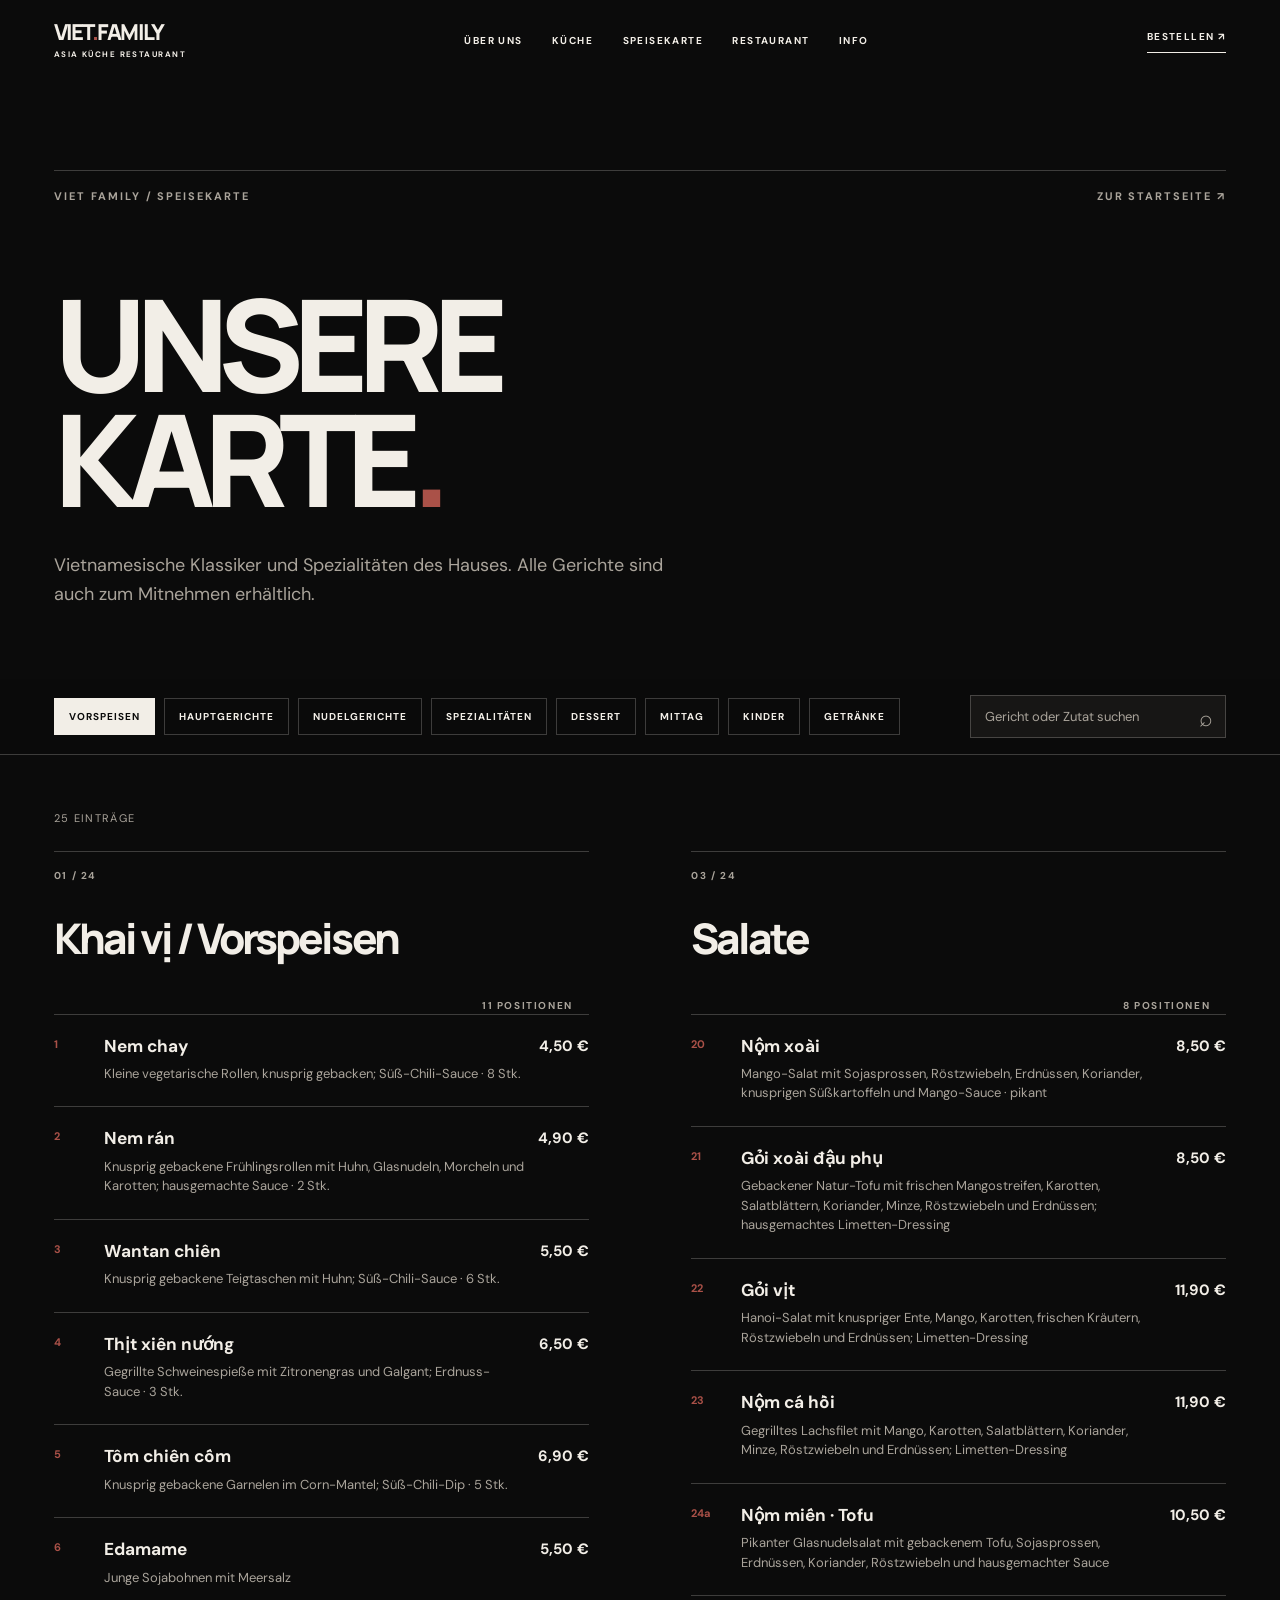
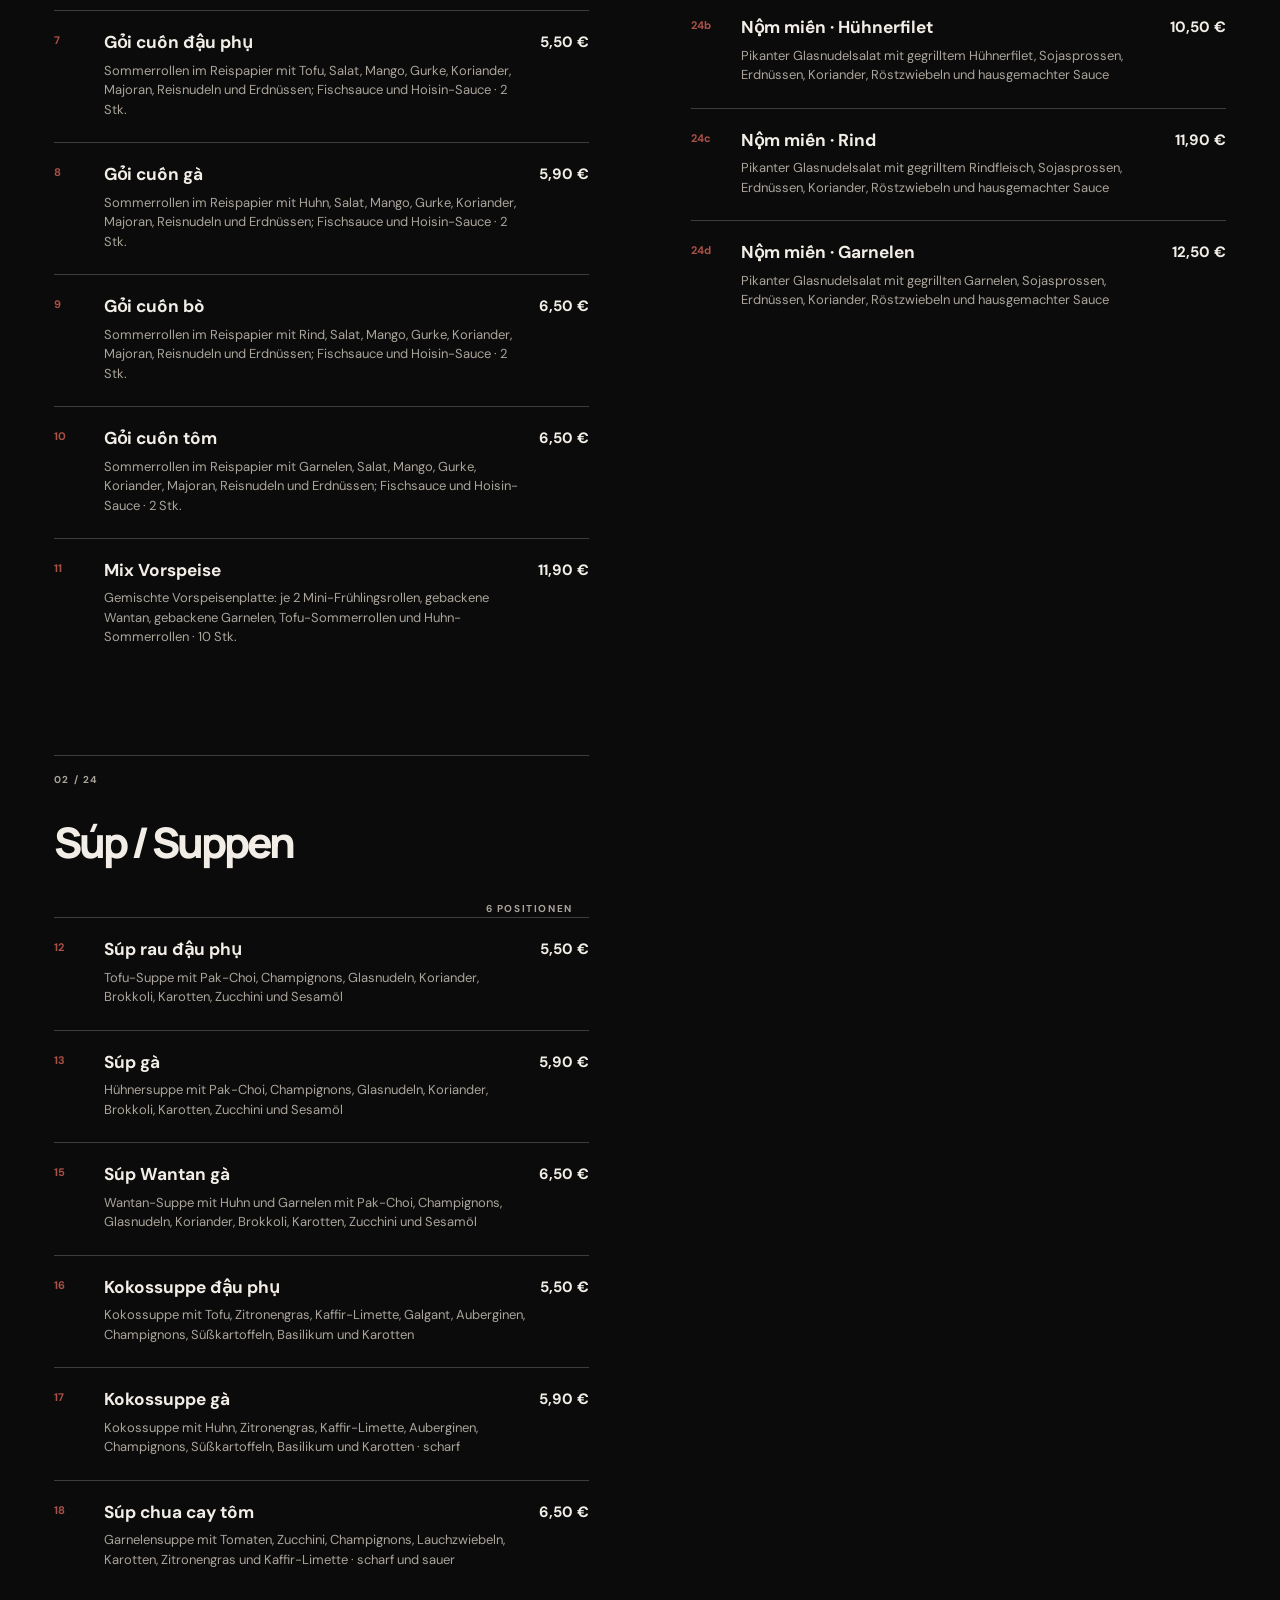
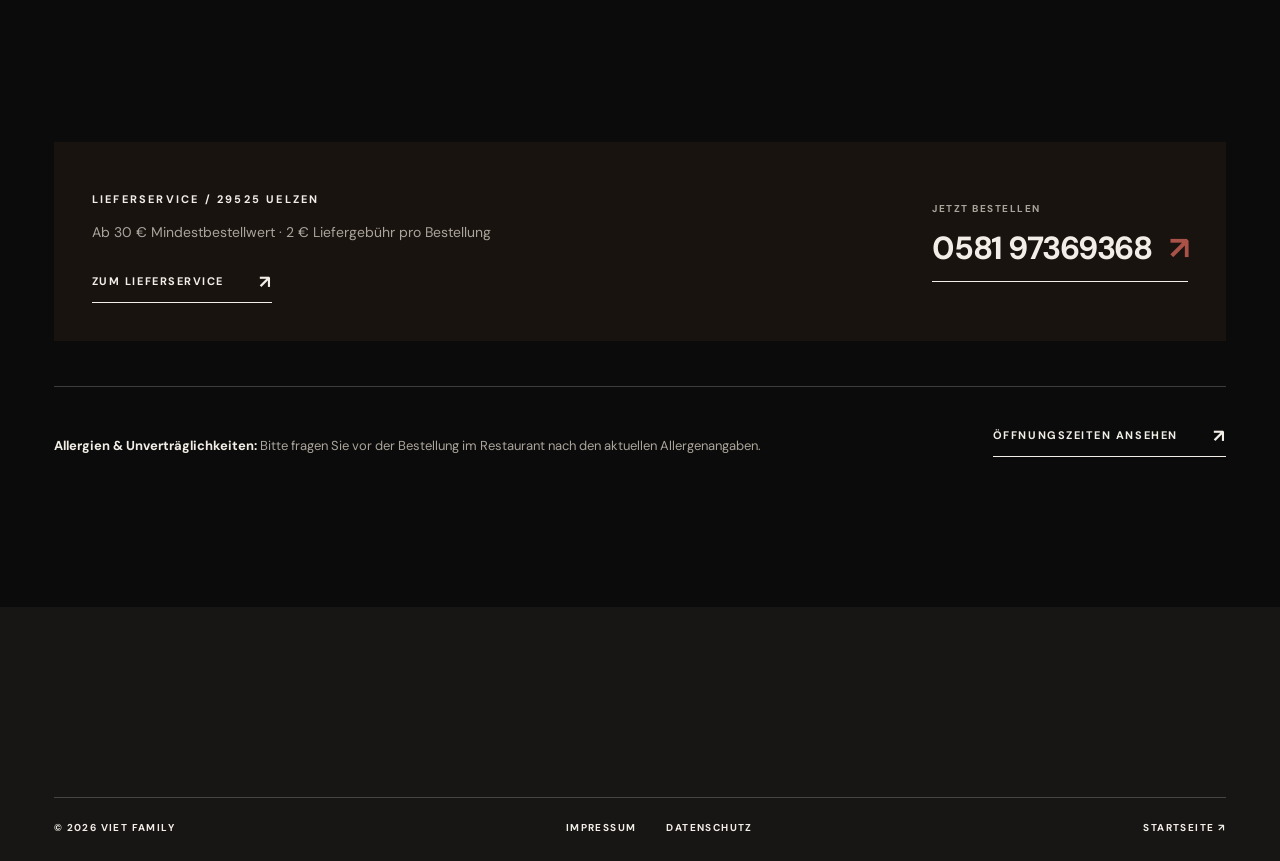
==== commit 7eaac7ec: "Remove poke bowls and add home delivery information" ====
--- a/speisekarte.html
+++ b/speisekarte.html
@@ -1 +1 @@
-<!doctype html><html lang="de"><head><meta charset="utf-8"><meta name="viewport" content="width=device-width, initial-scale=1"><meta name="theme-color" content="#0b0b0b"><meta name="description" content="Die vollständige Speisekarte von Viet Family: vietnamesische Vorspeisen, Phở, Bún, Reisgerichte, Poke Bowls, Desserts und Getränke mit Preisen."><title>Speisekarte — Viet Family</title><link rel="stylesheet" href="css/styles.css"><script defer src="js/main.js"></script><script defer src="js/menu.js"></script></head><body><a class="skip" href="#main">Zum Inhalt springen</a><header class="site-header scrolled"><a class="wordmark" href="index.html" aria-label="Viet Family, zur Startseite"><span>VIET<span class="brand-accent">.</span>FAMILY</span><small>ASIA KÜCHE RESTAURANT</small></a><nav class="desktop-nav" aria-label="Hauptnavigation"><a href="index.html#ueber">ÜBER UNS</a><a href="index.html#kueche">KÜCHE</a><a href="speisekarte.html">SPEISEKARTE</a><a href="index.html#restaurant">RESTAURANT</a><a href="index.html#info">INFO</a></nav><a class="header-action" href="index.html#besuch">BESUCHEN ↗</a><button class="menu-toggle" type="button" aria-label="Menü öffnen" aria-controls="mobile-nav" aria-expanded="false"><span></span><span></span></button></header><nav id="mobile-nav" class="mobile-nav" aria-label="Mobile Navigation" inert><div class="mobile-nav-head"><span>VIET.FAMILY</span><button class="menu-close" type="button" aria-label="Menü schließen">×</button></div><a href="index.html#ueber"><small>01</small> ÜBER UNS</a><a href="index.html#kueche"><small>02</small> KÜCHE</a><a href="speisekarte.html"><small>03</small> SPEISEKARTE</a><a href="index.html#restaurant"><small>04</small> RESTAURANT</a><a href="index.html#info"><small>05</small> INFO</a></nav><main id="main" class="subpage text-menu-page"><div class="section-kicker"><span>VIET FAMILY / SPEISEKARTE</span><a href="index.html">ZUR STARTSEITE ↗</a></div><h1>UNSERE<br>KARTE<span class="brand-accent">.</span></h1><p class="sublead">Vietnamesische Klassiker, Spezialitäten des Hauses und Poke Bowls. Alle Gerichte sind auch zum Mitnehmen erhältlich.</p><div class="menu-tools"><nav class="menu-tabs" aria-label="Menügruppe wählen"><button type="button" data-menu-filter="vorspeisen" aria-pressed="true">VORSPEISEN</button><button type="button" data-menu-filter="hauptgerichte" aria-pressed="false">HAUPTGERICHTE</button><button type="button" data-menu-filter="nudelgerichte" aria-pressed="false">NUDELGERICHTE</button><button type="button" data-menu-filter="spezialitaeten" aria-pressed="false">SPEZIALITÄTEN</button><button type="button" data-menu-filter="poke" aria-pressed="false">POKE BOWLS</button><button type="button" data-menu-filter="dessert" aria-pressed="false">DESSERT</button><button type="button" data-menu-filter="mittag" aria-pressed="false">MITTAG</button><button type="button" data-menu-filter="kinder" aria-pressed="false">KINDER</button><button type="button" data-menu-filter="getraenke" aria-pressed="false">GETRÄNKE</button></nav><label class="menu-search"><span class="sr-only">Gerichte und Getränke suchen</span><input id="menu-search" type="search" placeholder="Gericht oder Zutat suchen" autocomplete="off"><span aria-hidden="true">⌕</span></label></div><p id="menu-status" class="menu-status" role="status" aria-live="polite"></p><div class="menu-text-content"><section class="menu-category" id="vorspeisen" data-group="vorspeisen"><div class="menu-category-head"><span>01 / 25</span><h2>Khai vị / Vorspeisen</h2><span data-count>11 POSITIONEN</span></div><div class="menu-entry-list"><div class="menu-entry"><span class="menu-code">1</span><div class="menu-entry-main"><h3>Nem chay </h3><p>Kleine vegetarische Rollen, knusprig gebacken; Süß-Chili-Sauce · 8 Stk.</p></div><span class="menu-entry-price">4,50 €</span></div><div class="menu-entry"><span class="menu-code">2</span><div class="menu-entry-main"><h3>Nem rán </h3><p>Knusprig gebackene Frühlingsrollen mit Huhn, Glasnudeln, Morcheln und Karotten; hausgemachte Sauce · 2 Stk.</p></div><span class="menu-entry-price">4,90 €</span></div><div class="menu-entry"><span class="menu-code">3</span><div class="menu-entry-main"><h3>Wantan chiên </h3><p>Knusprig gebackene Teigtaschen mit Huhn; Süß-Chili-Sauce · 6 Stk.</p></div><span class="menu-entry-price">5,50 €</span></div><div class="menu-entry"><span class="menu-code">4</span><div class="menu-entry-main"><h3>Thịt xiên nướng </h3><p>Gegrillte Schweinespieße mit Zitronengras und Galgant; Erdnuss-Sauce · 3 Stk.</p></div><span class="menu-entry-price">6,50 €</span></div><div class="menu-entry"><span class="menu-code">5</span><div class="menu-entry-main"><h3>Tôm chiên cốm </h3><p>Knusprig gebackene Garnelen im Corn-Mantel; Süß-Chili-Dip · 5 Stk.</p></div><span class="menu-entry-price">6,90 €</span></div><div class="menu-entry"><span class="menu-code">6</span><div class="menu-entry-main"><h3>Edamame </h3><p>Junge Sojabohnen mit Meersalz</p></div><span class="menu-entry-price">5,50 €</span></div><div class="menu-entry"><span class="menu-code">7</span><div class="menu-entry-main"><h3>Gỏi cuốn đậu phụ </h3><p>Sommerrollen im Reispapier mit Tofu, Salat, Mango, Gurke, Koriander, Majoran, Reisnudeln und Erdnüssen; Fischsauce und Hoisin-Sauce · 2 Stk.</p></div><span class="menu-entry-price">5,50 €</span></div><div class="menu-entry"><span class="menu-code">8</span><div class="menu-entry-main"><h3>Gỏi cuốn gà </h3><p>Sommerrollen im Reispapier mit Huhn, Salat, Mango, Gurke, Koriander, Majoran, Reisnudeln und Erdnüssen; Fischsauce und Hoisin-Sauce · 2 Stk.</p></div><span class="menu-entry-price">5,90 €</span></div><div class="menu-entry"><span class="menu-code">9</span><div class="menu-entry-main"><h3>Gỏi cuốn bò </h3><p>Sommerrollen im Reispapier mit Rind, Salat, Mango, Gurke, Koriander, Majoran, Reisnudeln und Erdnüssen; Fischsauce und Hoisin-Sauce · 2 Stk.</p></div><span class="menu-entry-price">6,50 €</span></div><div class="menu-entry"><span class="menu-code">10</span><div class="menu-entry-main"><h3>Gỏi cuốn tôm </h3><p>Sommerrollen im Reispapier mit Garnelen, Salat, Mango, Gurke, Koriander, Majoran, Reisnudeln und Erdnüssen; Fischsauce und Hoisin-Sauce · 2 Stk.</p></div><span class="menu-entry-price">6,50 €</span></div><div class="menu-entry"><span class="menu-code">11</span><div class="menu-entry-main"><h3>Mix Vorspeise </h3><p>Gemischte Vorspeisenplatte: je 2 Mini-Frühlingsrollen, gebackene Wantan, gebackene Garnelen, Tofu-Sommerrollen und Huhn-Sommerrollen · 10 Stk.</p></div><span class="menu-entry-price">11,90 €</span></div></div></section><section class="menu-category" id="suppen" data-group="vorspeisen"><div class="menu-category-head"><span>02 / 25</span><h2>Súp / Suppen</h2><span data-count>6 POSITIONEN</span></div><div class="menu-entry-list"><div class="menu-entry"><span class="menu-code">12</span><div class="menu-entry-main"><h3>Súp rau đậu phụ </h3><p>Tofu-Suppe mit Pak-Choi, Champignons, Glasnudeln, Koriander, Brokkoli, Karotten, Zucchini und Sesamöl</p></div><span class="menu-entry-price">5,50 €</span></div><div class="menu-entry"><span class="menu-code">13</span><div class="menu-entry-main"><h3>Súp gà </h3><p>Hühnersuppe mit Pak-Choi, Champignons, Glasnudeln, Koriander, Brokkoli, Karotten, Zucchini und Sesamöl</p></div><span class="menu-entry-price">5,90 €</span></div><div class="menu-entry"><span class="menu-code">15</span><div class="menu-entry-main"><h3>Súp Wantan gà </h3><p>Wantan-Suppe mit Huhn und Garnelen mit Pak-Choi, Champignons, Glasnudeln, Koriander, Brokkoli, Karotten, Zucchini und Sesamöl</p></div><span class="menu-entry-price">6,50 €</span></div><div class="menu-entry"><span class="menu-code">16</span><div class="menu-entry-main"><h3>Kokossuppe đậu phụ </h3><p>Kokossuppe mit Tofu, Zitronengras, Kaffir-Limette, Galgant, Auberginen, Champignons, Süßkartoffeln, Basilikum und Karotten</p></div><span class="menu-entry-price">5,50 €</span></div><div class="menu-entry"><span class="menu-code">17</span><div class="menu-entry-main"><h3>Kokossuppe gà </h3><p>Kokossuppe mit Huhn, Zitronengras, Kaffir-Limette, Auberginen, Champignons, Süßkartoffeln, Basilikum und Karotten · scharf</p></div><span class="menu-entry-price">5,90 €</span></div><div class="menu-entry"><span class="menu-code">18</span><div class="menu-entry-main"><h3>Súp chua cay tôm </h3><p>Garnelensuppe mit Tomaten, Zucchini, Champignons, Lauchzwiebeln, Karotten, Zitronengras und Kaffir-Limette · scharf und sauer</p></div><span class="menu-entry-price">6,50 €</span></div></div></section><section class="menu-category" id="salate" data-group="vorspeisen"><div class="menu-category-head"><span>03 / 25</span><h2>Salate</h2><span data-count>8 POSITIONEN</span></div><div class="menu-entry-list"><div class="menu-entry"><span class="menu-code">20</span><div class="menu-entry-main"><h3>Nộm xoài </h3><p>Mango-Salat mit Sojasprossen, Röstzwiebeln, Erdnüssen, Koriander, knusprigen Süßkartoffeln und Mango-Sauce · pikant</p></div><span class="menu-entry-price">8,50 €</span></div><div class="menu-entry"><span class="menu-code">21</span><div class="menu-entry-main"><h3>Gỏi xoài đậu phụ </h3><p>Gebackener Natur-Tofu mit frischen Mangostreifen, Karotten, Salatblättern, Koriander, Minze, Röstzwiebeln und Erdnüssen; hausgemachtes Limetten-Dressing</p></div><span class="menu-entry-price">8,50 €</span></div><div class="menu-entry"><span class="menu-code">22</span><div class="menu-entry-main"><h3>Gỏi vịt </h3><p>Hanoi-Salat mit knuspriger Ente, Mango, Karotten, frischen Kräutern, Röstzwiebeln und Erdnüssen; Limetten-Dressing</p></div><span class="menu-entry-price">11,90 €</span></div><div class="menu-entry"><span class="menu-code">23</span><div class="menu-entry-main"><h3>Nộm cá hồi </h3><p>Gegrilltes Lachsfilet mit Mango, Karotten, Salatblättern, Koriander, Minze, Röstzwiebeln und Erdnüssen; Limetten-Dressing</p></div><span class="menu-entry-price">11,90 €</span></div><div class="menu-entry"><span class="menu-code">24a</span><div class="menu-entry-main"><h3>Nộm miến · Tofu </h3><p>Pikanter Glasnudelsalat mit gebackenem Tofu, Sojasprossen, Erdnüssen, Koriander, Röstzwiebeln und hausgemachter Sauce</p></div><span class="menu-entry-price">10,50 €</span></div><div class="menu-entry"><span class="menu-code">24b</span><div class="menu-entry-main"><h3>Nộm miến · Hühnerfilet </h3><p>Pikanter Glasnudelsalat mit gegrilltem Hühnerfilet, Sojasprossen, Erdnüssen, Koriander, Röstzwiebeln und hausgemachter Sauce</p></div><span class="menu-entry-price">10,50 €</span></div><div class="menu-entry"><span class="menu-code">24c</span><div class="menu-entry-main"><h3>Nộm miến · Rind </h3><p>Pikanter Glasnudelsalat mit gegrilltem Rindfleisch, Sojasprossen, Erdnüssen, Koriander, Röstzwiebeln und hausgemachter Sauce</p></div><span class="menu-entry-price">11,90 €</span></div><div class="menu-entry"><span class="menu-code">24d</span><div class="menu-entry-main"><h3>Nộm miến · Garnelen </h3><p>Pikanter Glasnudelsalat mit gegrillten Garnelen, Sojasprossen, Erdnüssen, Koriander, Röstzwiebeln und hausgemachter Sauce</p></div><span class="menu-entry-price">12,50 €</span></div></div></section><section class="menu-category" id="vegetarisch" data-group="hauptgerichte"><div class="menu-category-head"><span>04 / 25</span><h2>Đồ chay / Vegetarisch</h2><span data-count>11 POSITIONEN</span></div><div class="menu-entry-list"><div class="menu-entry"><span class="menu-code">30</span><div class="menu-entry-main"><h3>Rau xào </h3><p>Gebratenes Gemüse mit Lauchzwiebeln; dazu Reis</p></div><span class="menu-entry-price">11,90 €</span></div><div class="menu-entry"><span class="menu-code">31</span><div class="menu-entry-main"><h3>Rau xào đậu phụ </h3><p>Gebratenes Gemüse mit Tofu und Lauchzwiebeln; dazu Reis</p></div><span class="menu-entry-price">12,90 €</span></div><div class="menu-entry"><span class="menu-code">32</span><div class="menu-entry-main"><h3>Đậu phụ Erdnuss </h3><p>Tofu in Erdnuss-Kokos-Curry-Sauce mit Paprika, Zucchini, Karotten, Süßkartoffeln, Zwiebeln und Champignons; dazu Reis · pikant</p></div><span class="menu-entry-price">13,90 €</span></div><div class="menu-entry"><span class="menu-code">33</span><div class="menu-entry-main"><h3>Đậu phụ Curry </h3><p>Tofu in Kokosmilch und rotem Curry mit Süßkartoffeln, Karotten, Zwiebeln, Paprika, Zucchini, Champignons und Auberginen und Basilikum; dazu Reis · scharf</p></div><span class="menu-entry-price">13,90 €</span></div><div class="menu-entry"><span class="menu-code">34a</span><div class="menu-entry-main"><h3>Đậu phụ chiên · Süß-Sauer-Soße </h3><p>Gebackener Tofu mit Gemüse; dazu Reis</p></div><span class="menu-entry-price">13,50 €</span></div><div class="menu-entry"><span class="menu-code">34b</span><div class="menu-entry-main"><h3>Đậu phụ chiên · Pikant-Soße </h3><p>Gebackener Tofu mit Gemüse; dazu Reis</p></div><span class="menu-entry-price">13,50 €</span></div><div class="menu-entry"><span class="menu-code">34c</span><div class="menu-entry-main"><h3>Đậu phụ chiên · Teriyaki-Soße </h3><p>Gebackener Tofu mit Gemüse; dazu Reis</p></div><span class="menu-entry-price">13,90 €</span></div><div class="menu-entry"><span class="menu-code">34d</span><div class="menu-entry-main"><h3>Đậu phụ chiên · Kokos-Soße </h3><p>Gebackener Tofu mit Gemüse; dazu Reis</p></div><span class="menu-entry-price">13,90 €</span></div><div class="menu-entry"><span class="menu-code">34e</span><div class="menu-entry-main"><h3>Đậu phụ chiên · Erdnuss-Soße </h3><p>Gebackener Tofu mit Gemüse; dazu Reis</p></div><span class="menu-entry-price">13,90 €</span></div><div class="menu-entry"><span class="menu-code">34f</span><div class="menu-entry-main"><h3>Đậu phụ chiên · Mango-Soße </h3><p>Gebackener Tofu mit Gemüse; dazu Reis</p></div><span class="menu-entry-price">13,90 €</span></div><div class="menu-entry"><span class="menu-code">35</span><div class="menu-entry-main"><h3>Đậu phụ xào sả ớt </h3><p>Gebackener Bio-Tofu mit Gemüse, Knoblauch, Zitronengras und Chili; dazu Reis · scharf</p></div><span class="menu-entry-price">12,90 €</span></div></div></section><section class="menu-category" id="huhn" data-group="hauptgerichte"><div class="menu-category-head"><span>05 / 25</span><h2>Gà / Huhn</h2><span data-count>8 POSITIONEN</span></div><div class="menu-entry-list"><div class="menu-entry"><span class="menu-code">40</span><div class="menu-entry-main"><h3>Gà chua ngọt </h3><p>Knuspriges Hühnerfilet mit Ananas, Paprika, Zwiebeln, Karotten und Süß-Sauer-Sauce; dazu Reis</p></div><span class="menu-entry-price">14,90 €</span></div><div class="menu-entry"><span class="menu-code">41</span><div class="menu-entry-main"><h3>Gà cay </h3><p>Knuspriges Hühnerfilet mit Zwiebeln, Karotten, Paprika, Lauchzwiebeln, Sellerie, Brokkoli, Peperoni und Pikant-Sauce; dazu Reis · scharf</p></div><span class="menu-entry-price">14,90 €</span></div><div class="menu-entry"><span class="menu-code">42</span><div class="menu-entry-main"><h3>Gà Teriyaki </h3><p>Knuspriges Hühnerfilet mit Zwiebeln, Karotten, Paprika, Lauchzwiebeln, Sojasprossen und Teriyaki-Sauce; dazu Reis</p></div><span class="menu-entry-price">15,50 €</span></div><div class="menu-entry"><span class="menu-code">43</span><div class="menu-entry-main"><h3>Gà Kokos </h3><p>Knuspriges Hühnerfilet mit Süßkartoffeln, Karotten, Zwiebeln, Paprika, Zucchini, Champignons und Auberginen, Basilikum und roter Curry-Sauce; dazu Reis · scharf</p></div><span class="menu-entry-price">15,50 €</span></div><div class="menu-entry"><span class="menu-code">44</span><div class="menu-entry-main"><h3>Gà xào rau </h3><p>Hühnerfilet mit Karotten, Zwiebeln, Pak-Choi, Lauchzwiebeln, Paprika, Zucchini, Sellerie und Brokkoli; dazu Reis</p></div><span class="menu-entry-price">13,90 €</span></div><div class="menu-entry"><span class="menu-code">45</span><div class="menu-entry-main"><h3>Gà xào sả ớt </h3><p>Hühnerfilet mit Zitronengras, Paprika, Karotten, Zwiebeln, Peperoni, Lauchzwiebeln und Sellerie; dazu Reis · scharf</p></div><span class="menu-entry-price">13,50 €</span></div><div class="menu-entry"><span class="menu-code">46</span><div class="menu-entry-main"><h3>Gà Erdnuss </h3><p>Hühnerfilet in Erdnuss-Kokos-Curry-Sauce mit Paprika, Zucchini, Karotten, Süßkartoffeln, Zwiebeln und Champignons; dazu Reis · pikant</p></div><span class="menu-entry-price">14,90 €</span></div><div class="menu-entry"><span class="menu-code">47</span><div class="menu-entry-main"><h3>Gà Curry </h3><p>Hühnerfilet mit Kokosmilch, rotem Curry, Süßkartoffeln, Zwiebeln, Paprika, Champignons, Auberginen, Basilikum, Koriander und Zucchini; dazu Reis · scharf</p></div><span class="menu-entry-price">14,90 €</span></div></div></section><section class="menu-category" id="ente" data-group="hauptgerichte"><div class="menu-category-head"><span>06 / 25</span><h2>Vịt / Ente</h2><span data-count>7 POSITIONEN</span></div><div class="menu-entry-list"><div class="menu-entry"><span class="menu-code">50</span><div class="menu-entry-main"><h3>Vịt chua ngọt </h3><p>Knusprig gebackene Ente mit Süß-Sauer-Sauce, Paprika, Ananas, Karotten und Zwiebeln; dazu Reis</p></div><span class="menu-entry-price">16,50 €</span></div><div class="menu-entry"><span class="menu-code">51</span><div class="menu-entry-main"><h3>Vịt cay </h3><p>Knusprig gebackene Ente mit Zwiebeln, Paprika, Karotten, Lauchzwiebeln, Zucchini, Sellerie, Peperoni, Brokkoli, Champignons und scharfer Sauce; dazu Reis · scharf</p></div><span class="menu-entry-price">16,50 €</span></div><div class="menu-entry"><span class="menu-code">52</span><div class="menu-entry-main"><h3>Vịt Teriyaki </h3><p>Knusprig gebackene Ente mit Zwiebeln, Karotten, Sojasprossen, Lauchzwiebeln, Paprika und Teriyaki-Sauce; dazu Reis</p></div><span class="menu-entry-price">16,90 €</span></div><div class="menu-entry"><span class="menu-code">53</span><div class="menu-entry-main"><h3>Vịt Kokos </h3><p>Knusprig gebackene Ente mit Kokosmilch, rotem Curry und Süßkartoffeln, Karotten, Zwiebeln, Paprika, Zucchini, Champignons und Auberginen; dazu Reis · pikant</p></div><span class="menu-entry-price">16,90 €</span></div><div class="menu-entry"><span class="menu-code">54</span><div class="menu-entry-main"><h3>Vịt chiên Erdnuss </h3><p>Knusprig gebackene Ente in Erdnuss-Kokos-Curry-Sauce mit Paprika, Zucchini, Karotten, Süßkartoffeln, Zwiebeln und Champignons; dazu Reis · pikant</p></div><span class="menu-entry-price">16,90 €</span></div><div class="menu-entry"><span class="menu-code">55</span><div class="menu-entry-main"><h3>Vịt Mango </h3><p>Knusprig gebackene Ente mit Mango-Sauce, Mango, Paprika, Zwiebeln, Karotten und Süßkartoffeln; dazu Reis</p></div><span class="menu-entry-price">16,90 €</span></div><div class="menu-entry"><span class="menu-code">56</span><div class="menu-entry-main"><h3>Vịt xào rau </h3><p>Entenfleisch mit Basilikum, Zitronengras, Zwiebeln, Paprika, Karotten, Brokkoli, Peperoni, Lauchzwiebeln, Chilipaste, Zucchini, Pak-Choi und Sellerie; dazu Reis · scharf</p></div><span class="menu-entry-price">14,90 €</span></div></div></section><section class="menu-category" id="rind" data-group="hauptgerichte"><div class="menu-category-head"><span>07 / 25</span><h2>Bò / Rind</h2><span data-count>4 POSITIONEN</span></div><div class="menu-entry-list"><div class="menu-entry"><span class="menu-code">60</span><div class="menu-entry-main"><h3>Bò xào rau </h3><p>Rindfleischstreifen mit Ingwer und Gemüse; dazu Reis</p></div><span class="menu-entry-price">15,90 €</span></div><div class="menu-entry"><span class="menu-code">61</span><div class="menu-entry-main"><h3>Bò xào dứa </h3><p>Rindfleischstreifen mit Ananas, Zwiebeln, Paprika, Karotten und Lauchzwiebeln; dazu Reis</p></div><span class="menu-entry-price">15,90 €</span></div><div class="menu-entry"><span class="menu-code">62</span><div class="menu-entry-main"><h3>Bò xào cay </h3><p>Rindfleischstreifen mit Basilikum, Peperoni, Zwiebeln, Karotten, Paprika, Pak-Choi und Lauchzwiebeln; dazu Reis · scharf</p></div><span class="menu-entry-price">15,90 €</span></div><div class="menu-entry"><span class="menu-code">63</span><div class="menu-entry-main"><h3>Bò Curry </h3><p>Rindfleisch mit Kokosmilch, rotem Curry, Süßkartoffeln, Karotten, Zwiebeln, Paprika, Zucchini, Champignons und Auberginen und Basilikum; dazu Reis · pikant</p></div><span class="menu-entry-price">16,50 €</span></div></div></section><section class="menu-category" id="garnelen" data-group="hauptgerichte"><div class="menu-category-head"><span>08 / 25</span><h2>Tôm / Garnelen</h2><span data-count>3 POSITIONEN</span></div><div class="menu-entry-list"><div class="menu-entry"><span class="menu-code">64</span><div class="menu-entry-main"><h3>Tôm xào tỏi </h3><p>Garnelen mit Chilipaste, Zwiebeln, Paprika, Karotten, Brokkoli, Lauchzwiebeln, Pak-Choi und Sellerie; dazu Reis</p></div><span class="menu-entry-price">17,50 €</span></div><div class="menu-entry"><span class="menu-code">65</span><div class="menu-entry-main"><h3>Tôm xào sả ớt </h3><p>Garnelen mit Zitronengras, Paprika, Zwiebeln, Peperoni, Karotten und Sellerie; dazu Reis · leicht scharf</p></div><span class="menu-entry-price">17,50 €</span></div><div class="menu-entry"><span class="menu-code">66</span><div class="menu-entry-main"><h3>Tôm Curry </h3><p>Garnelen mit Kokosmilch, rotem Curry und Süßkartoffeln, Karotten, Zwiebeln, Paprika, Zucchini, Champignons und Auberginen; dazu Reis · pikant</p></div><span class="menu-entry-price">17,90 €</span></div></div></section><section class="menu-category" id="gegrilltes" data-group="hauptgerichte"><div class="menu-category-head"><span>09 / 25</span><h2>Đồ nướng / Gegrilltes</h2><span data-count>10 POSITIONEN</span></div><div class="menu-entry-list"><div class="menu-entry"><span class="menu-code">70</span><div class="menu-entry-main"><h3>Gà nướng Mango </h3><p>Gegrilltes Hühnerfilet mit Gemüse, Paprika, Süßkartoffeln, Mango und Mango-Sauce; dazu Reis</p></div><span class="menu-entry-price">14,90 €</span></div><div class="menu-entry"><span class="menu-code">71</span><div class="menu-entry-main"><h3>Gà nướng cay </h3><p>Gegrilltes Hühnerfilet mit Zucchini, Paprika, Karotten, Brokkoli, Champignons, Sellerie, Peperoni, Lauchzwiebeln und Pikant-Sauce; dazu Reis · scharf</p></div><span class="menu-entry-price">14,90 €</span></div><div class="menu-entry"><span class="menu-code">72</span><div class="menu-entry-main"><h3>Gà nướng Teriyaki </h3><p>Gegrilltes Hühnerfilet mit Zwiebeln, Karotten, Sojasprossen, Lauchzwiebeln, Paprika und Teriyaki-Sauce; dazu Reis</p></div><span class="menu-entry-price">14,90 €</span></div><div class="menu-entry"><span class="menu-code">73</span><div class="menu-entry-main"><h3>Bò nướng </h3><p>Gegrilltes Rindfleisch mit Salat, Tomaten, Mango, Erdnüssen, Röstzwiebeln, Koriander und hausgemachter Sauce; dazu Reis und knusprige Süßkartoffeln</p></div><span class="menu-entry-price">17,50 €</span></div><div class="menu-entry"><span class="menu-code">74</span><div class="menu-entry-main"><h3>Tôm nướng Teriyaki </h3><p>Gegrillte Garnelen mit Zucchini, Zwiebeln, Paprika, Pak-Choi, Champignons, Karotten, Sellerie und Teriyaki-Sauce; dazu Reis</p></div><span class="menu-entry-price">17,50 €</span></div><div class="menu-entry"><span class="menu-code">75</span><div class="menu-entry-main"><h3>Cá hồi nướng </h3><p>Gegrilltes Lachsfilet mit Salat, Tomaten, Mango, Koriander und hausgemachter Sauce; dazu Reis und knusprige Süßkartoffeln</p></div><span class="menu-entry-price">18,50 €</span></div><div class="menu-entry"><span class="menu-code">76</span><div class="menu-entry-main"><h3>Cá hồi nướng cay </h3><p>Gegrilltes Lachsfilet mit Salat, Tomaten, Mango, Koriander und hausgemachter Sauce; dazu Reis und knusprige Süßkartoffeln · scharf</p></div><span class="menu-entry-price">17,90 €</span></div><div class="menu-entry"><span class="menu-code">77</span><div class="menu-entry-main"><h3>Cá hồi nướng Kokos </h3><p>Gegrilltes Lachsfilet mit Kokosmilch, rotem Curry und Süßkartoffeln, Karotten, Zwiebeln, Paprika, Zucchini, Champignons und Auberginen; dazu Reis · pikant. Auf Wunsch Erdnuss-Sauce statt Curry-Sauce.</p></div><span class="menu-entry-price">18,50 €</span></div><div class="menu-entry"><span class="menu-code">78</span><div class="menu-entry-main"><h3>Cá hồi nướng Mango </h3><p>Gegrilltes Lachsfilet mit Zwiebeln, Karotten, Süßkartoffeln, Paprika, Mango und Mango-Sauce; dazu Reis</p></div><span class="menu-entry-price">18,50 €</span></div><div class="menu-entry"><span class="menu-code">79</span><div class="menu-entry-main"><h3>Cá hồi nướng Teriyaki </h3><p>Gegrilltes Lachsfilet mit Zwiebeln, Karotten, Sojasprossen, Lauchzwiebeln und Teriyaki-Sauce; dazu Reis</p></div><span class="menu-entry-price">18,50 €</span></div></div></section><section class="menu-category" id="gebratenes" data-group="hauptgerichte"><div class="menu-category-head"><span>10 / 25</span><h2>Mì xào &amp; Cơm rang / Gebratenes</h2><span data-count>24 POSITIONEN</span></div><div class="menu-entry-list"><div class="menu-entry"><span class="menu-code">80a</span><div class="menu-entry-main"><h3>Mì xào · Gemüse </h3><p>Gebratene Nudeln mit Karotten, Lauchzwiebeln, Brokkoli, Zwiebeln, Pak-Choi, Sojasprossen und Ei</p></div><span class="menu-entry-price">10,90 €</span></div><div class="menu-entry"><span class="menu-code">80b</span><div class="menu-entry-main"><h3>Mì xào · Tofu </h3><p>Gebratene Nudeln mit Karotten, Lauchzwiebeln, Brokkoli, Zwiebeln, Pak-Choi, Sojasprossen und Ei</p></div><span class="menu-entry-price">12,50 €</span></div><div class="menu-entry"><span class="menu-code">80c</span><div class="menu-entry-main"><h3>Mì xào · Hähnchen </h3><p>Gebratene Nudeln mit Karotten, Lauchzwiebeln, Brokkoli, Zwiebeln, Pak-Choi, Sojasprossen und Ei</p></div><span class="menu-entry-price">12,90 €</span></div><div class="menu-entry"><span class="menu-code">80d</span><div class="menu-entry-main"><h3>Mì xào · Rindfleisch </h3><p>Gebratene Nudeln mit Karotten, Lauchzwiebeln, Brokkoli, Zwiebeln, Pak-Choi, Sojasprossen und Ei</p></div><span class="menu-entry-price">13,90 €</span></div><div class="menu-entry"><span class="menu-code">80e</span><div class="menu-entry-main"><h3>Mì xào · gebratene Ente </h3><p>Gebratene Nudeln mit Karotten, Lauchzwiebeln, Brokkoli, Zwiebeln, Pak-Choi, Sojasprossen und Ei</p></div><span class="menu-entry-price">13,90 €</span></div><div class="menu-entry"><span class="menu-code">80f</span><div class="menu-entry-main"><h3>Mì xào · Garnelen </h3><p>Gebratene Nudeln mit Karotten, Lauchzwiebeln, Brokkoli, Zwiebeln, Pak-Choi, Sojasprossen und Ei</p></div><span class="menu-entry-price">17,50 €</span></div><div class="menu-entry"><span class="menu-code">81a</span><div class="menu-entry-main"><h3>Phở xào · Gemüse </h3><p>Gebratene Reisbandnudeln mit Karotten, Lauchzwiebeln, Brokkoli, Zwiebeln, Pak-Choi, Sojasprossen und Ei</p></div><span class="menu-entry-price">11,50 €</span></div><div class="menu-entry"><span class="menu-code">81b</span><div class="menu-entry-main"><h3>Phở xào · Tofu </h3><p>Gebratene Reisbandnudeln mit Karotten, Lauchzwiebeln, Brokkoli, Zwiebeln, Pak-Choi, Sojasprossen und Ei</p></div><span class="menu-entry-price">12,90 €</span></div><div class="menu-entry"><span class="menu-code">81c</span><div class="menu-entry-main"><h3>Phở xào · Hähnchen </h3><p>Gebratene Reisbandnudeln mit Karotten, Lauchzwiebeln, Brokkoli, Zwiebeln, Pak-Choi, Sojasprossen und Ei</p></div><span class="menu-entry-price">13,50 €</span></div><div class="menu-entry"><span class="menu-code">81d</span><div class="menu-entry-main"><h3>Phở xào · Rindfleisch </h3><p>Gebratene Reisbandnudeln mit Karotten, Lauchzwiebeln, Brokkoli, Zwiebeln, Pak-Choi, Sojasprossen und Ei</p></div><span class="menu-entry-price">14,50 €</span></div><div class="menu-entry"><span class="menu-code">81e</span><div class="menu-entry-main"><h3>Phở xào · gebratene Ente </h3><p>Gebratene Reisbandnudeln mit Karotten, Lauchzwiebeln, Brokkoli, Zwiebeln, Pak-Choi, Sojasprossen und Ei</p></div><span class="menu-entry-price">14,50 €</span></div><div class="menu-entry"><span class="menu-code">81f</span><div class="menu-entry-main"><h3>Phở xào · Garnelen </h3><p>Gebratene Reisbandnudeln mit Karotten, Lauchzwiebeln, Brokkoli, Zwiebeln, Pak-Choi, Sojasprossen und Ei</p></div><span class="menu-entry-price">17,90 €</span></div><div class="menu-entry"><span class="menu-code">82a</span><div class="menu-entry-main"><h3>Udon xào · Gemüse </h3><p>Gebratene Udon-Nudeln mit Karotten, Lauchzwiebeln, Brokkoli, Zwiebeln, Pak-Choi, Sojasprossen und Ei</p></div><span class="menu-entry-price">11,50 €</span></div><div class="menu-entry"><span class="menu-code">82b</span><div class="menu-entry-main"><h3>Udon xào · Tofu </h3><p>Gebratene Udon-Nudeln mit Karotten, Lauchzwiebeln, Brokkoli, Zwiebeln, Pak-Choi, Sojasprossen und Ei</p></div><span class="menu-entry-price">12,90 €</span></div><div class="menu-entry"><span class="menu-code">82c</span><div class="menu-entry-main"><h3>Udon xào · Hähnchen </h3><p>Gebratene Udon-Nudeln mit Karotten, Lauchzwiebeln, Brokkoli, Zwiebeln, Pak-Choi, Sojasprossen und Ei</p></div><span class="menu-entry-price">13,50 €</span></div><div class="menu-entry"><span class="menu-code">82d</span><div class="menu-entry-main"><h3>Udon xào · Rindfleisch </h3><p>Gebratene Udon-Nudeln mit Karotten, Lauchzwiebeln, Brokkoli, Zwiebeln, Pak-Choi, Sojasprossen und Ei</p></div><span class="menu-entry-price">14,50 €</span></div><div class="menu-entry"><span class="menu-code">82e</span><div class="menu-entry-main"><h3>Udon xào · gebratene Ente </h3><p>Gebratene Udon-Nudeln mit Karotten, Lauchzwiebeln, Brokkoli, Zwiebeln, Pak-Choi, Sojasprossen und Ei</p></div><span class="menu-entry-price">14,50 €</span></div><div class="menu-entry"><span class="menu-code">82f</span><div class="menu-entry-main"><h3>Udon xào · Garnelen </h3><p>Gebratene Udon-Nudeln mit Karotten, Lauchzwiebeln, Brokkoli, Zwiebeln, Pak-Choi, Sojasprossen und Ei</p></div><span class="menu-entry-price">17,90 €</span></div><div class="menu-entry"><span class="menu-code">83a</span><div class="menu-entry-main"><h3>Cơm rang · Gemüse </h3><p>Gebratener Reis mit Karotten, Lauchzwiebeln, Brokkoli, Zwiebeln, Pak-Choi, Sojasprossen und Ei</p></div><span class="menu-entry-price">10,90 €</span></div><div class="menu-entry"><span class="menu-code">83b</span><div class="menu-entry-main"><h3>Cơm rang · Tofu </h3><p>Gebratener Reis mit Karotten, Lauchzwiebeln, Brokkoli, Zwiebeln, Pak-Choi, Sojasprossen und Ei</p></div><span class="menu-entry-price">12,50 €</span></div><div class="menu-entry"><span class="menu-code">83c</span><div class="menu-entry-main"><h3>Cơm rang · Hähnchen </h3><p>Gebratener Reis mit Karotten, Lauchzwiebeln, Brokkoli, Zwiebeln, Pak-Choi, Sojasprossen und Ei</p></div><span class="menu-entry-price">12,90 €</span></div><div class="menu-entry"><span class="menu-code">83d</span><div class="menu-entry-main"><h3>Cơm rang · Rindfleisch </h3><p>Gebratener Reis mit Karotten, Lauchzwiebeln, Brokkoli, Zwiebeln, Pak-Choi, Sojasprossen und Ei</p></div><span class="menu-entry-price">13,90 €</span></div><div class="menu-entry"><span class="menu-code">83e</span><div class="menu-entry-main"><h3>Cơm rang · gebratene Ente </h3><p>Gebratener Reis mit Karotten, Lauchzwiebeln, Brokkoli, Zwiebeln, Pak-Choi, Sojasprossen und Ei</p></div><span class="menu-entry-price">13,90 €</span></div><div class="menu-entry"><span class="menu-code">83f</span><div class="menu-entry-main"><h3>Cơm rang · Garnelen </h3><p>Gebratener Reis mit Karotten, Lauchzwiebeln, Brokkoli, Zwiebeln, Pak-Choi, Sojasprossen und Ei</p></div><span class="menu-entry-price">17,50 €</span></div></div></section><section class="menu-category" id="spezialitaeten" data-group="spezialitaeten"><div class="menu-category-head"><span>11 / 25</span><h2>Đặc sản quán / Spezialitäten</h2><span data-count>10 POSITIONEN</span></div><div class="menu-entry-list"><div class="menu-entry"><span class="menu-code">90a</span><div class="menu-entry-main"><h3>Cơm niêu · Hühnerbrustfilet </h3><p>Traditioneller Reis mit gebratenem Hühnerbrustfilet, Gemüse, Eiern und hausgemachter Sauce</p></div><span class="menu-entry-price">14,90 €</span></div><div class="menu-entry"><span class="menu-code">90b</span><div class="menu-entry-main"><h3>Cơm niêu · Rindfleisch </h3><p>Traditioneller Reis mit gebratenem Rindfleisch, Gemüse, Eiern und hausgemachter Sauce</p></div><span class="menu-entry-price">15,90 €</span></div><div class="menu-entry"><span class="menu-code">90c</span><div class="menu-entry-main"><h3>Cơm niêu · Garnelen </h3><p>Traditioneller Reis mit gebratenen Garnelen, Gemüse, Eiern und hausgemachter Sauce</p></div><span class="menu-entry-price">17,90 €</span></div><div class="menu-entry"><span class="menu-code">91a</span><div class="menu-entry-main"><h3>Bí đỏ Sapa · Tofu </h3><p>Bio-Hokkaido-Kürbis mit gebratenem Tofu, Süßkartoffeln, gemischtem Gemüse und Curry-Kokosmilch-Sauce</p></div><span class="menu-entry-price">13,90 €</span></div><div class="menu-entry"><span class="menu-code">91b</span><div class="menu-entry-main"><h3>Bí đỏ Sapa · Hühnerbrustfilet </h3><p>Bio-Hokkaido-Kürbis mit gebratenem Hühnerbrustfilet, Süßkartoffeln, gemischtem Gemüse und Curry-Kokosmilch-Sauce</p></div><span class="menu-entry-price">13,90 €</span></div><div class="menu-entry"><span class="menu-code">91c</span><div class="menu-entry-main"><h3>Bí đỏ Sapa · knusprige Ente </h3><p>Bio-Hokkaido-Kürbis mit knuspriger Ente, Süßkartoffeln, gemischtem Gemüse und Curry-Kokosmilch-Sauce</p></div><span class="menu-entry-price">15,50 €</span></div><div class="menu-entry"><span class="menu-code">91d</span><div class="menu-entry-main"><h3>Bí đỏ Sapa · Garnelen </h3><p>Bio-Hokkaido-Kürbis mit gebratenen Garnelen, Süßkartoffeln, gemischtem Gemüse und Curry-Kokosmilch-Sauce</p></div><span class="menu-entry-price">17,50 €</span></div><div class="menu-entry"><span class="menu-code">91e</span><div class="menu-entry-main"><h3>Bí đỏ Sapa · gegrillter Lachs </h3><p>Bio-Hokkaido-Kürbis mit gegrilltem Lachs, Süßkartoffeln, gemischtem Gemüse und Curry-Kokosmilch-Sauce</p></div><span class="menu-entry-price">17,90 €</span></div><div class="menu-entry"><span class="menu-code">92</span><div class="menu-entry-main"><h3>Vịt nướng hột điều </h3><p>Medium gegrillte französische Barbarie-Ente mit hausgemachter Sauce, knackigem Gemüse, Cashewnüssen, Knoblauch und Süßkartoffeln</p></div><span class="menu-entry-price">17,90 €</span></div><div class="menu-entry"><span class="menu-code">93</span><div class="menu-entry-main"><h3>Cá hồi nướng đặc biệt </h3><p>Gegrilltes Lachssteak mit gegrillten Garnelen, knackigem Gemüse, hausgemachter Sauce und Süßkartoffeln</p></div><span class="menu-entry-price">18,90 €</span></div></div></section><section class="menu-category" id="bun" data-group="nudelgerichte"><div class="menu-category-head"><span>12 / 25</span><h2>Bún / Reisnudeln</h2><span data-count>9 POSITIONEN</span></div><p class="category-note">Die hausgemachte Sauce besteht aus Fischsauce, Limetten, Zucker, Knoblauch und Chili.</p><div class="menu-entry-list"><div class="menu-entry"><span class="menu-code">BU1</span><div class="menu-entry-main"><h3>Bún đậu Erdnuss </h3><p>Tofuwürfel in Erdnuss-Curry-Sauce mit Reisnudeln und Paprika, Zucchini, Karotten, Süßkartoffeln, Zwiebeln und Champignons · scharf</p></div><span class="menu-entry-price">13,90 €</span></div><div class="menu-entry"><span class="menu-code">BU2</span><div class="menu-entry-main"><h3>Bún đậu chiên </h3><p>Gebackener Tofu mit Reisnudeln, Salat, Gurke und hausgemachter Sauce</p></div><span class="menu-entry-price">13,50 €</span></div><div class="menu-entry"><span class="menu-code">BU3</span><div class="menu-entry-main"><h3>Bún gà Curry </h3><p>Hühnerfleisch in roter Curry-Sauce mit Reisnudeln, Süßkartoffeln, Karotten, Zwiebeln, Paprika, Zucchini, Champignons und Auberginen und Basilikum · scharf</p></div><span class="menu-entry-price">13,90 €</span></div><div class="menu-entry"><span class="menu-code">BU4</span><div class="menu-entry-main"><h3>Bún nem rán </h3><p>Portioniert geschnittene Frühlingsrollen mit Reisnudeln, Salat, frischen Kräutern und hausgemachter Sauce</p></div><span class="menu-entry-price">11,90 €</span></div><div class="menu-entry"><span class="menu-code">BU5</span><div class="menu-entry-main"><h3>Bún bò Nam bộ </h3><p>Gegrilltes Rindfleisch mit Reisnudeln, Salat, frischen Kräutern, Gurke und hausgemachter Sauce</p></div><span class="menu-entry-price">13,90 €</span></div><div class="menu-entry"><span class="menu-code">BU6</span><div class="menu-entry-main"><h3>Bún gà Nam bộ </h3><p>Gegrilltes Hühnerfilet mit Reisnudeln, Salat, frischen Kräutern, Gurke und hausgemachter Sauce</p></div><span class="menu-entry-price">12,90 €</span></div><div class="menu-entry"><span class="menu-code">BU7</span><div class="menu-entry-main"><h3>Bún bò lá lốt </h3><p>Gegrilltes Rindfleisch in vietnamesischen Pfefferblättern mit Reisnudeln, Salat, Gurke, frischen Kräutern und hausgemachter Sauce</p></div><span class="menu-entry-price">15,50 €</span></div><div class="menu-entry"><span class="menu-code">BU8</span><div class="menu-entry-main"><h3>Bún chả cá </h3><p>Gegrillter Tilapia mit Reisnudeln, Salat, Dill, roten Zwiebeln, Röstzwiebeln, Gurke, Erdnüssen und hausgemachter Sauce</p></div><span class="menu-entry-price">15,50 €</span></div><div class="menu-entry"><span class="menu-code">BU9</span><div class="menu-entry-main"><h3>Bún chả </h3><p>Gegrilltes Schweinefleisch mit Reisnudeln, Salat, Gurke, frischen Kräutern und hausgemachter Sauce</p></div><span class="menu-entry-price">14,90 €</span></div></div></section><section class="menu-category" id="mien" data-group="nudelgerichte"><div class="menu-category-head"><span>13 / 25</span><h2>Miến / Glasnudeln</h2><span data-count>11 POSITIONEN</span></div><div class="menu-entry-list"><div class="menu-entry"><span class="menu-code">M1</span><div class="menu-entry-main"><h3>Miến đậu phụ </h3><p>Glasnudelsuppe mit Tofu, Pak-Choi, Sojasprossen und Koriander</p></div><span class="menu-entry-price">12,50 €</span></div><div class="menu-entry"><span class="menu-code">M2</span><div class="menu-entry-main"><h3>Miến Wantan gà </h3><p>Glasnudelsuppe mit Huhn, Wantan, Pak-Choi, Sojasprossen und Koriander</p></div><span class="menu-entry-price">13,90 €</span></div><div class="menu-entry"><span class="menu-code">M3</span><div class="menu-entry-main"><h3>Miến gà </h3><p>Glasnudelsuppe mit Hühnerfleisch, Sojasprossen, Lauchzwiebeln und Koriander</p></div><span class="menu-entry-price">13,90 €</span></div><div class="menu-entry"><span class="menu-code">M4</span><div class="menu-entry-main"><h3>Miến bò </h3><p>Glasnudelsuppe mit Rindfleisch, Sojasprossen, Lauchzwiebeln und Koriander</p></div><span class="menu-entry-price">14,90 €</span></div><div class="menu-entry"><span class="menu-code">M5</span><div class="menu-entry-main"><h3>Miến bò tái lăn </h3><p>Glasnudelsuppe mit gebratenem Rindfleisch, Knoblauch, Sojasprossen, Lauchzwiebeln und Koriander</p></div><span class="menu-entry-price">14,90 €</span></div><div class="menu-entry"><span class="menu-code">M6a</span><div class="menu-entry-main"><h3>Miến xào · Gemüse </h3><p>Gebratene Glasnudeln mit Karotten, Lauchzwiebeln, Brokkoli, Zwiebeln, Pak-Choi, Sojasprossen und Ei</p></div><span class="menu-entry-price">11,50 €</span></div><div class="menu-entry"><span class="menu-code">M6b</span><div class="menu-entry-main"><h3>Miến xào · Tofu </h3><p>Gebratene Glasnudeln mit Karotten, Lauchzwiebeln, Brokkoli, Zwiebeln, Pak-Choi, Sojasprossen und Ei</p></div><span class="menu-entry-price">12,90 €</span></div><div class="menu-entry"><span class="menu-code">M6c</span><div class="menu-entry-main"><h3>Miến xào · Hähnchen </h3><p>Gebratene Glasnudeln mit Karotten, Lauchzwiebeln, Brokkoli, Zwiebeln, Pak-Choi, Sojasprossen und Ei</p></div><span class="menu-entry-price">13,50 €</span></div><div class="menu-entry"><span class="menu-code">M6d</span><div class="menu-entry-main"><h3>Miến xào · Rindfleisch </h3><p>Gebratene Glasnudeln mit Karotten, Lauchzwiebeln, Brokkoli, Zwiebeln, Pak-Choi, Sojasprossen und Ei</p></div><span class="menu-entry-price">14,50 €</span></div><div class="menu-entry"><span class="menu-code">M6e</span><div class="menu-entry-main"><h3>Miến xào · gebratene Ente </h3><p>Gebratene Glasnudeln mit Karotten, Lauchzwiebeln, Brokkoli, Zwiebeln, Pak-Choi, Sojasprossen und Ei</p></div><span class="menu-entry-price">14,50 €</span></div><div class="menu-entry"><span class="menu-code">M6f</span><div class="menu-entry-main"><h3>Miến xào · Garnelen </h3><p>Gebratene Glasnudeln mit Karotten, Lauchzwiebeln, Brokkoli, Zwiebeln, Pak-Choi, Sojasprossen und Ei</p></div><span class="menu-entry-price">17,90 €</span></div></div></section><section class="menu-category" id="pho" data-group="nudelgerichte"><div class="menu-category-head"><span>14 / 25</span><h2>Phở Hà Nội</h2><span data-count>7 POSITIONEN</span></div><p class="category-note">Traditionelle vietnamesische Reisbandnudelsuppe mit kräftiger Brühe, Sternanis, Kardamom, Zimt, Ingwer, Koriander und Limetten.</p><div class="menu-entry-list"><div class="menu-entry"><span class="menu-code">P1</span><div class="menu-entry-main"><h3>Phở đậu phụ </h3><p>Reisbandnudelsuppe mit Tofu, Sojasprossen, Pak-Choi und Koriander</p></div><span class="menu-entry-price">11,90 €</span></div><div class="menu-entry"><span class="menu-code">P3</span><div class="menu-entry-main"><h3>Phở Wantan gà </h3><p>Reisbandnudelsuppe mit Garnelen-Hühnerfleisch-Wantan, Sojasprossen, Pak-Choi und Koriander</p></div><span class="menu-entry-price">13,90 €</span></div><div class="menu-entry"><span class="menu-code">P4</span><div class="menu-entry-main"><h3>Phở gà </h3><p>Reisbandnudelsuppe mit Hühnerfleisch, Lauchzwiebeln, Sojasprossen, Koriander und Kaffir-Limette</p></div><span class="menu-entry-price">13,90 €</span></div><div class="menu-entry"><span class="menu-code">P5</span><div class="menu-entry-main"><h3>Phở bò tái </h3><p>Reisbandnudelsuppe mit medium Rindfleisch, Ingwer, roten Zwiebeln, Lauchzwiebeln und frischen Kräutern</p></div><span class="menu-entry-price">13,90 €</span></div><div class="menu-entry"><span class="menu-code">P6</span><div class="menu-entry-main"><h3>Phở bò tái lăn </h3><p>Reisbandnudelsuppe mit gebratenem Rindfleisch, roten Zwiebeln, Lauchzwiebeln und frischen Kräutern</p></div><span class="menu-entry-price">13,90 €</span></div><div class="menu-entry"><span class="menu-code">P7</span><div class="menu-entry-main"><h3>Phở bò chín </h3><p>Reisbandnudelsuppe mit hauchdünnen Rindfleischscheiben, roten Zwiebeln, Lauchzwiebeln und frischen Kräutern</p></div><span class="menu-entry-price">13,90 €</span></div><div class="menu-entry"><span class="menu-code">P8</span><div class="menu-entry-main"><h3>Phở bò trộn </h3><p>Reisbandnudeln mit gebratenem Rindfleisch, Knoblauch, Salat, Koriander, Sojasprossen, Zwiebeln, gerösteten Erdnüssen und hausgemachter Sauce</p></div><span class="menu-entry-price">13,90 €</span></div></div></section><section class="menu-category" id="dessert" data-group="dessert"><div class="menu-category-head"><span>15 / 25</span><h2>Tráng miệng / Dessert</h2><span data-count>4 POSITIONEN</span></div><div class="menu-entry-list"><div class="menu-entry"><span class="menu-code">N1</span><div class="menu-entry-main"><h3>Bánh rán </h3><p>Sesam-Klebreisbällchen · 6 Stk.</p></div><span class="menu-entry-price">4,90 €</span></div><div class="menu-entry"><span class="menu-code">N2</span><div class="menu-entry-main"><h3>Chuối chiên </h3><p>Gebackene Banane mit Honig und Kokosraspeln</p></div><span class="menu-entry-price">4,90 €</span></div><div class="menu-entry"><span class="menu-code">N3</span><div class="menu-entry-main"><h3>Bánh chuối </h3><p>Gedämpfte Banane im Klebreismantel mit Kokoscreme</p></div><span class="menu-entry-price">5,50 €</span></div><div class="menu-entry"><span class="menu-code">N4</span><div class="menu-entry-main"><h3>Bánh khoai môn </h3><p>Gedämpfter Taro im Klebreismantel mit Kokoscreme</p></div><span class="menu-entry-price">5,50 €</span></div></div></section><section class="menu-category" id="mittag" data-group="mittag"><div class="menu-category-head"><span>16 / 25</span><h2>Mittagsangebot</h2><span data-count>13 POSITIONEN</span></div><p class="category-note">Zu jedem Mittagsgericht: 0,2 l Softgetränk (Wasser, Cola, Fanta, Mezzo Mix oder Sprite) für 1,50 € zusätzlich.</p><div class="menu-entry-list"><div class="menu-entry"><span class="menu-code">MT1</span><div class="menu-entry-main"><h3>Kokossuppe gà </h3><p>Kokossuppe mit Hühnerfleisch, Tom-Yam-Paste, Auberginen, Champignons und Karotten; dazu Reis · scharf</p></div><span class="menu-entry-price">7,40 €</span></div><div class="menu-entry"><span class="menu-code">MT2</span><div class="menu-entry-main"><h3>Rau xào </h3><p>Gebratenes Gemüse mit Lauchzwiebeln; dazu Reis</p></div><span class="menu-entry-price">9,50 €</span></div><div class="menu-entry"><span class="menu-code">MT3</span><div class="menu-entry-main"><h3>Đậu phụ Curry </h3><p>Tofu in Kokosmilch und rotem Thai-Curry mit Karotten, Zwiebeln, Paprika, Zucchini und Champignons; dazu Reis · scharf</p></div><span class="menu-entry-price">10,90 €</span></div><div class="menu-entry"><span class="menu-code">MT4</span><div class="menu-entry-main"><h3>Gà xào nấm </h3><p>Hühnerfilet mit frischen Champignons, Karotten, Lauchzwiebeln und Paprika; dazu Reis</p></div><span class="menu-entry-price">10,90 €</span></div><div class="menu-entry"><span class="menu-code">MT5</span><div class="menu-entry-main"><h3>Gà Curry </h3><p>Hühnerfilet in Kokosmilch und rotem Thai-Curry mit Karotten, Zwiebeln, Paprika, Zucchini, Champignons und Auberginen; dazu Reis · scharf</p></div><span class="menu-entry-price">10,90 €</span></div><div class="menu-entry"><span class="menu-code">MT6</span><div class="menu-entry-main"><h3>Gà chiên </h3><p>Gebackenes Hühnerfilet mit Gemüse; Süß-Sauer-, Pikant- oder Teriyaki-Sauce nach Wahl, Kokossauce +1,00 €; dazu Reis</p></div><span class="menu-entry-price">10,90 €</span></div><div class="menu-entry"><span class="menu-code">MT7</span><div class="menu-entry-main"><h3>Phở bò </h3><p>Reisbandnudelsuppe mit Rindfleisch, Lauchzwiebeln, Sojasprossen und Koriander</p></div><span class="menu-entry-price">10,90 €</span></div><div class="menu-entry"><span class="menu-code">MT8</span><div class="menu-entry-main"><h3>Bún bò Nam bộ </h3><p>Gegrilltes zartes Rindfleisch mit Reisnudeln, Salat, frischen Kräutern und hausgemachter Sauce</p></div><span class="menu-entry-price">10,90 €</span></div><div class="menu-entry"><span class="menu-code">MT9</span><div class="menu-entry-main"><h3>Bún gà Curry </h3><p>Hühnerfleisch in rotem Thai-Curry mit Reisnudeln, Kokosmilch, Karotten, Zwiebeln, Zucchini, Paprika, Champignons und Auberginen · scharf</p></div><span class="menu-entry-price">10,90 €</span></div><div class="menu-entry"><span class="menu-code">MT10</span><div class="menu-entry-main"><h3>Bò xào rau </h3><p>Rindfleischstreifen mit Gemüse und Reis</p></div><span class="menu-entry-price">10,90 €</span></div><div class="menu-entry"><span class="menu-code">MT11</span><div class="menu-entry-main"><h3>Tôm xào rau </h3><p>Garnelen mit Gemüse und Reis</p></div><span class="menu-entry-price">11,50 €</span></div><div class="menu-entry"><span class="menu-code">MT12</span><div class="menu-entry-main"><h3>Vịt chiên </h3><p>Knusprig gebackene Ente mit Gemüse; Süß-Sauer-, Pikant- oder Teriyaki-Sauce nach Wahl, Kokossauce +1,00 €; dazu Reis</p></div><span class="menu-entry-price">11,50 €</span></div><div class="menu-entry"><span class="menu-code">MT13</span><div class="menu-entry-main"><h3>Mì xào gà </h3><p>Gebratene Nudeln mit Hühnerfleisch und Gemüse</p></div><span class="menu-entry-price">10,90 €</span></div></div></section><section class="menu-category" id="kinder" data-group="kinder"><div class="menu-category-head"><span>17 / 25</span><h2>Đồ ăn trẻ em / Kinder</h2><span data-count>9 POSITIONEN</span></div><div class="menu-entry-list"><div class="menu-entry"><span class="menu-code">100</span><div class="menu-entry-main"><h3>Mì xào rau bé </h3><p>Gebratene Nudeln mit Gemüse · vegetarisch</p></div><span class="menu-entry-price">7,90 €</span></div><div class="menu-entry"><span class="menu-code">101</span><div class="menu-entry-main"><h3>Mì xào gà bé </h3><p>Gebratene Nudeln mit Hühnerfilet und Gemüse</p></div><span class="menu-entry-price">8,50 €</span></div><div class="menu-entry"><span class="menu-code">102</span><div class="menu-entry-main"><h3>Cơm rang rau bé </h3><p>Gebratener Reis mit Gemüse · vegetarisch</p></div><span class="menu-entry-price">7,90 €</span></div><div class="menu-entry"><span class="menu-code">103</span><div class="menu-entry-main"><h3>Cơm rang gà bé </h3><p>Gebratener Reis mit Huhn und Gemüse</p></div><span class="menu-entry-price">8,50 €</span></div><div class="menu-entry"><span class="menu-code">104</span><div class="menu-entry-main"><h3>Rau xào bé </h3><p>Gebratenes Gemüse mit Lauchzwiebeln · vegetarisch</p></div><span class="menu-entry-price">7,90 €</span></div><div class="menu-entry"><span class="menu-code">105</span><div class="menu-entry-main"><h3>Rau xào gà bé </h3><p>Hühnerfilet mit Gemüse und Lauchzwiebeln</p></div><span class="menu-entry-price">8,50 €</span></div><div class="menu-entry"><span class="menu-code">106</span><div class="menu-entry-main"><h3>Khoai lang chiên </h3><p>Knusprige Süßkartoffeln mit Ketchup und Mayonnaise</p></div><span class="menu-entry-price">7,50 €</span></div><div class="menu-entry"><span class="menu-code">107</span><div class="menu-entry-main"><h3>Gà chiên </h3><p>Knuspriges Hühnerfilet mit Süß-Sauer-Sauce, Paprika, Zwiebeln, Ananas und Karotten</p></div><span class="menu-entry-price">7,90 €</span></div><div class="menu-entry"><span class="menu-code">108</span><div class="menu-entry-main"><h3>Gà xiên </h3><p>Gegrillte Hühnerspieße mit Gemüse und Pommes oder Süßkartoffel-Pommes</p></div><span class="menu-entry-price">8,90 €</span></div></div></section><section class="menu-category" id="specials" data-group="getraenke"><div class="menu-category-head"><span>18 / 25</span><h2>Viet Family Specials / Getränke</h2><span data-count>9 POSITIONEN</span></div><div class="menu-entry-list"><div class="menu-entry"><span class="menu-code" aria-hidden="true"></span><div class="menu-entry-main"><h3>Magic Blue Eistee · 0,4 l </h3><p>Butterfly Pea Tea, brauner Zucker und Limetten</p></div><span class="menu-entry-price">4,90 €</span></div><div class="menu-entry"><span class="menu-code" aria-hidden="true"></span><div class="menu-entry-main"><h3>Energie Wasser · 0,4 l </h3><p>Frische Limette, Gurke und Minze</p></div><span class="menu-entry-price">4,90 €</span></div><div class="menu-entry"><span class="menu-code" aria-hidden="true"></span><div class="menu-entry-main"><h3>B52 · 0,4 l </h3><p>Frischer Apfel, Zimt und Orange</p></div><span class="menu-entry-price">4,90 €</span></div><div class="menu-entry"><span class="menu-code" aria-hidden="true"></span><div class="menu-entry-main"><h3>Aloe Vera Eistee · 0,4 l </h3><p>Aloe Vera und Limettensaft</p></div><span class="menu-entry-price">4,90 €</span></div><div class="menu-entry"><span class="menu-code" aria-hidden="true"></span><div class="menu-entry-main"><h3>Lychee Love · 0,4 l </h3><p>Frischer Lychee- und Cranberrysaft</p></div><span class="menu-entry-price">4,90 €</span></div><div class="menu-entry"><span class="menu-code" aria-hidden="true"></span><div class="menu-entry-main"><h3>Mango Lassi · 0,3 l </h3><p>Naturjoghurt und Milch mit Mango-Fruchtmark</p></div><span class="menu-entry-price">5,50 €</span></div><div class="menu-entry"><span class="menu-code" aria-hidden="true"></span><div class="menu-entry-main"><h3>Nước ép chanh leo · 0,4 l </h3><p>Maracujasaft mit Eiswürfeln</p></div><span class="menu-entry-price">4,90 €</span></div><div class="menu-entry"><span class="menu-code" aria-hidden="true"></span><div class="menu-entry-main"><h3>Nước chanh đá · 0,4 l </h3><p>Frisch gepresster Limettensaft mit Eiswürfeln</p></div><span class="menu-entry-price">4,90 €</span></div><div class="menu-entry"><span class="menu-code" aria-hidden="true"></span><div class="menu-entry-main"><h3>Nước đào · 0,4 l </h3><p>Frischer Jasmintee und Pfirsich mit Eiswürfeln</p></div><span class="menu-entry-price">5,90 €</span></div></div></section><section class="menu-category" id="tee" data-group="getraenke"><div class="menu-category-head"><span>19 / 25</span><h2>Hausgemachter Tee &amp; Vietnamesischer Kaffee</h2><span data-count>7 POSITIONEN</span></div><div class="menu-entry-list"><div class="menu-entry"><span class="menu-code" aria-hidden="true"></span><div class="menu-entry-main"><h3>Trà xanh </h3><p>Grüner Tee im Kännchen</p></div><span class="menu-entry-price">3,50 €</span></div><div class="menu-entry"><span class="menu-code" aria-hidden="true"></span><div class="menu-entry-main"><h3>Trà Jasmin </h3><p>Jasmintee im Kännchen</p></div><span class="menu-entry-price">3,50 €</span></div><div class="menu-entry"><span class="menu-code" aria-hidden="true"></span><div class="menu-entry-main"><h3>Trà gừng </h3><p>Ingwertee mit Pfefferminze, Zitrone und Honig</p></div><span class="menu-entry-price">4,50 €</span></div><div class="menu-entry"><span class="menu-code" aria-hidden="true"></span><div class="menu-entry-main"><h3>Trà cam </h3><p>Orangentee mit Pfefferminze, Zitrone und Honig</p></div><span class="menu-entry-price">4,50 €</span></div><div class="menu-entry"><span class="menu-code" aria-hidden="true"></span><div class="menu-entry-main"><h3>Trà sả </h3><p>Zitronengrastee</p></div><span class="menu-entry-price">4,50 €</span></div><div class="menu-entry"><span class="menu-code" aria-hidden="true"></span><div class="menu-entry-main"><h3>Cà phê nóng </h3><p>Vietnamesischer Filterkaffee mit Kondensmilch</p></div><span class="menu-entry-price">4,50 €</span></div><div class="menu-entry"><span class="menu-code" aria-hidden="true"></span><div class="menu-entry-main"><h3>Cà phê sữa đá </h3><p>Vietnamesischer Eiskaffee mit Kondensmilch</p></div><span class="menu-entry-price">4,90 €</span></div></div></section><section class="menu-category" id="softdrinks" data-group="getraenke"><div class="menu-category-head"><span>20 / 25</span><h2>Softdrinks &amp; Säfte</h2><span data-count>20 POSITIONEN</span></div><div class="menu-entry-list"><div class="menu-entry"><span class="menu-code" aria-hidden="true"></span><div class="menu-entry-main"><h3>Coca Cola </h3><p>0,2 l / 0,4 l</p></div><span class="menu-entry-price">2,90 / 4,20 €</span></div><div class="menu-entry"><span class="menu-code" aria-hidden="true"></span><div class="menu-entry-main"><h3>Coca Cola Light </h3><p>0,2 l / 0,4 l</p></div><span class="menu-entry-price">2,90 / 4,20 €</span></div><div class="menu-entry"><span class="menu-code" aria-hidden="true"></span><div class="menu-entry-main"><h3>Coca Cola Zero </h3><p>0,2 l / 0,4 l</p></div><span class="menu-entry-price">2,90 / 4,20 €</span></div><div class="menu-entry"><span class="menu-code" aria-hidden="true"></span><div class="menu-entry-main"><h3>Fanta </h3><p>0,2 l / 0,4 l</p></div><span class="menu-entry-price">2,90 / 4,20 €</span></div><div class="menu-entry"><span class="menu-code" aria-hidden="true"></span><div class="menu-entry-main"><h3>Sprite </h3><p>0,2 l / 0,4 l</p></div><span class="menu-entry-price">2,90 / 4,20 €</span></div><div class="menu-entry"><span class="menu-code" aria-hidden="true"></span><div class="menu-entry-main"><h3>Mezzo Mix </h3><p>0,2 l / 0,4 l</p></div><span class="menu-entry-price">2,90 / 4,20 €</span></div><div class="menu-entry"><span class="menu-code" aria-hidden="true"></span><div class="menu-entry-main"><h3>Staatl. Fachingen still </h3><p>0,25 l / 0,75 l</p></div><span class="menu-entry-price">2,90 / 6,90 €</span></div><div class="menu-entry"><span class="menu-code" aria-hidden="true"></span><div class="menu-entry-main"><h3>Staatl. Fachingen sprudel </h3><p>0,25 l / 0,75 l</p></div><span class="menu-entry-price">2,90 / 6,90 €</span></div><div class="menu-entry"><span class="menu-code" aria-hidden="true"></span><div class="menu-entry-main"><h3>Bitter Lemon · 0,25 l </h3></div><span class="menu-entry-price">3,50 €</span></div><div class="menu-entry"><span class="menu-code" aria-hidden="true"></span><div class="menu-entry-main"><h3>Tonic · 0,25 l </h3></div><span class="menu-entry-price">3,50 €</span></div><div class="menu-entry"><span class="menu-code" aria-hidden="true"></span><div class="menu-entry-main"><h3>Ginger Ale · 0,25 l </h3></div><span class="menu-entry-price">3,50 €</span></div><div class="menu-entry"><span class="menu-code" aria-hidden="true"></span><div class="menu-entry-main"><h3>Apfelsaft </h3><p>0,2 l / 0,4 l</p></div><span class="menu-entry-price">3,20 / 4,90 €</span></div><div class="menu-entry"><span class="menu-code" aria-hidden="true"></span><div class="menu-entry-main"><h3>Orangensaft </h3><p>0,2 l / 0,4 l</p></div><span class="menu-entry-price">3,20 / 4,90 €</span></div><div class="menu-entry"><span class="menu-code" aria-hidden="true"></span><div class="menu-entry-main"><h3>Mango Nektar </h3><p>0,2 l / 0,4 l</p></div><span class="menu-entry-price">3,20 / 4,90 €</span></div><div class="menu-entry"><span class="menu-code" aria-hidden="true"></span><div class="menu-entry-main"><h3>Rhabarber Nektar </h3><p>0,2 l / 0,4 l</p></div><span class="menu-entry-price">3,20 / 4,90 €</span></div><div class="menu-entry"><span class="menu-code" aria-hidden="true"></span><div class="menu-entry-main"><h3>Maracuja Nektar </h3><p>0,2 l / 0,4 l</p></div><span class="menu-entry-price">3,20 / 4,90 €</span></div><div class="menu-entry"><span class="menu-code" aria-hidden="true"></span><div class="menu-entry-main"><h3>Litchi Nektar </h3><p>0,2 l / 0,4 l</p></div><span class="menu-entry-price">3,20 / 4,90 €</span></div><div class="menu-entry"><span class="menu-code" aria-hidden="true"></span><div class="menu-entry-main"><h3>Guaven Nektar </h3><p>0,2 l / 0,4 l</p></div><span class="menu-entry-price">3,20 / 4,90 €</span></div><div class="menu-entry"><span class="menu-code" aria-hidden="true"></span><div class="menu-entry-main"><h3>Kiba </h3><p>0,2 l / 0,4 l</p></div><span class="menu-entry-price">3,20 / 4,90 €</span></div><div class="menu-entry"><span class="menu-code" aria-hidden="true"></span><div class="menu-entry-main"><h3>Saftschorle </h3><p>0,2 l / 0,4 l</p></div><span class="menu-entry-price">3,00 / 4,90 €</span></div></div></section><section class="menu-category" id="bier" data-group="getraenke"><div class="menu-category-head"><span>21 / 25</span><h2>Bier</h2><span data-count>10 POSITIONEN</span></div><div class="menu-entry-list"><div class="menu-entry"><span class="menu-code" aria-hidden="true"></span><div class="menu-entry-main"><h3>Carlsberg vom Fass </h3><p>0,3 l / 0,5 l</p></div><span class="menu-entry-price">3,90 / 4,90 €</span></div><div class="menu-entry"><span class="menu-code" aria-hidden="true"></span><div class="menu-entry-main"><h3>Alsterwasser vom Fass </h3><p>0,3 l / 0,5 l</p></div><span class="menu-entry-price">3,90 / 4,90 €</span></div><div class="menu-entry"><span class="menu-code" aria-hidden="true"></span><div class="menu-entry-main"><h3>Astra vom Fass </h3><p>0,3 l / 0,5 l</p></div><span class="menu-entry-price">3,90 / 4,90 €</span></div><div class="menu-entry"><span class="menu-code" aria-hidden="true"></span><div class="menu-entry-main"><h3>Duckstein Original vom Fass </h3><p>0,3 l / 0,5 l</p></div><span class="menu-entry-price">4,20 / 5,20 €</span></div><div class="menu-entry"><span class="menu-code" aria-hidden="true"></span><div class="menu-entry-main"><h3>Bier Sai Gon · 0,3 l </h3></div><span class="menu-entry-price">4,50 €</span></div><div class="menu-entry"><span class="menu-code" aria-hidden="true"></span><div class="menu-entry-main"><h3>Holsten Alkoholfrei · 0,33 l </h3></div><span class="menu-entry-price">3,90 €</span></div><div class="menu-entry"><span class="menu-code" aria-hidden="true"></span><div class="menu-entry-main"><h3>Erdinger Alkoholfrei · 0,5 l </h3></div><span class="menu-entry-price">4,90 €</span></div><div class="menu-entry"><span class="menu-code" aria-hidden="true"></span><div class="menu-entry-main"><h3>Erdinger Hefeweizen Hell · 0,5 l </h3></div><span class="menu-entry-price">4,90 €</span></div><div class="menu-entry"><span class="menu-code" aria-hidden="true"></span><div class="menu-entry-main"><h3>Erdinger Hefeweizen Dunkel · 0,5 l </h3></div><span class="menu-entry-price">4,90 €</span></div><div class="menu-entry"><span class="menu-code" aria-hidden="true"></span><div class="menu-entry-main"><h3>Hemelinger Malzbier · 0,33 l </h3></div><span class="menu-entry-price">3,90 €</span></div></div></section><section class="menu-category" id="cocktails" data-group="getraenke"><div class="menu-category-head"><span>22 / 25</span><h2>Cocktails</h2><span data-count>7 POSITIONEN</span></div><div class="menu-entry-list"><div class="menu-entry"><span class="menu-code" aria-hidden="true"></span><div class="menu-entry-main"><h3>Aperol Spritz </h3><p>Prosecco, Aperol und Orangenscheibe</p></div><span class="menu-entry-price">6,90 €</span></div><div class="menu-entry"><span class="menu-code" aria-hidden="true"></span><div class="menu-entry-main"><h3>Aperol Maracuja Spritz </h3><p>Prosecco, Aperol, Maracuja und Orangenscheibe</p></div><span class="menu-entry-price">6,90 €</span></div><div class="menu-entry"><span class="menu-code" aria-hidden="true"></span><div class="menu-entry-main"><h3>Hugo </h3><p>Holunderblütensirup, Prosecco, Limetten und Minze</p></div><span class="menu-entry-price">7,90 €</span></div><div class="menu-entry"><span class="menu-code" aria-hidden="true"></span><div class="menu-entry-main"><h3>Mojito Viet Nam </h3><p>Vietnamesischer Wodka, Zitrone, Minze und Rohrzucker</p></div><span class="menu-entry-price">7,90 €</span></div><div class="menu-entry"><span class="menu-code" aria-hidden="true"></span><div class="menu-entry-main"><h3>Lúa Mới Gừng </h3><p>Vietnamesischer Wodka, Zitrone, Minze, Ingwer und Rohrzucker</p></div><span class="menu-entry-price">7,90 €</span></div><div class="menu-entry"><span class="menu-code" aria-hidden="true"></span><div class="menu-entry-main"><h3>Mango Fridge </h3><p>Vietnamesischer Wodka, Zitrone, Minze, Mango und Rohrzucker</p></div><span class="menu-entry-price">7,90 €</span></div><div class="menu-entry"><span class="menu-code" aria-hidden="true"></span><div class="menu-entry-main"><h3>Gin Tonic </h3><p>Bombay Sapphire Gin, Thomas Henry Tonic, Minze und Gurke</p></div><span class="menu-entry-price">8,90 €</span></div></div></section><section class="menu-category" id="wein" data-group="getraenke"><div class="menu-category-head"><span>23 / 25</span><h2>Wein</h2><span data-count>6 POSITIONEN</span></div><div class="menu-entry-list"><div class="menu-entry"><span class="menu-code" aria-hidden="true"></span><div class="menu-entry-main"><h3>Bordeaux Chateau Merlot · Rotwein </h3><p>0,2 l / 0,75 l</p></div><span class="menu-entry-price">5,90 / 15,90 €</span></div><div class="menu-entry"><span class="menu-code" aria-hidden="true"></span><div class="menu-entry-main"><h3>Rotwein Schorle · 0,2 l </h3></div><span class="menu-entry-price">5,90 €</span></div><div class="menu-entry"><span class="menu-code" aria-hidden="true"></span><div class="menu-entry-main"><h3>Riesling · Weißwein </h3><p>0,2 l / 0,75 l</p></div><span class="menu-entry-price">5,90 / 15,90 €</span></div><div class="menu-entry"><span class="menu-code" aria-hidden="true"></span><div class="menu-entry-main"><h3>Sauvignon Blanc · Weißwein </h3><p>0,2 l / 0,75 l</p></div><span class="menu-entry-price">4,90 / 14,90 €</span></div><div class="menu-entry"><span class="menu-code" aria-hidden="true"></span><div class="menu-entry-main"><h3>Grauburgunder · Weißwein </h3><p>0,2 l / 0,75 l</p></div><span class="menu-entry-price">5,90 / 15,90 €</span></div><div class="menu-entry"><span class="menu-code" aria-hidden="true"></span><div class="menu-entry-main"><h3>Weißwein Schorle · 0,2 l </h3></div><span class="menu-entry-price">5,90 €</span></div></div></section><section class="menu-category" id="spirituosen" data-group="getraenke"><div class="menu-category-head"><span>24 / 25</span><h2>Spirituosen</h2><span data-count>7 POSITIONEN</span></div><div class="menu-entry-list"><div class="menu-entry"><span class="menu-code" aria-hidden="true"></span><div class="menu-entry-main"><h3>Bombay Sapphire London Dry Gin · 4 cl </h3></div><span class="menu-entry-price">3,90 €</span></div><div class="menu-entry"><span class="menu-code" aria-hidden="true"></span><div class="menu-entry-main"><h3>Bacardi Carta Blanca · 4 cl </h3></div><span class="menu-entry-price">3,90 €</span></div><div class="menu-entry"><span class="menu-code" aria-hidden="true"></span><div class="menu-entry-main"><h3>Jägermeister · 4 cl </h3></div><span class="menu-entry-price">3,90 €</span></div><div class="menu-entry"><span class="menu-code" aria-hidden="true"></span><div class="menu-entry-main"><h3>Ramazotti · 4 cl </h3></div><span class="menu-entry-price">3,90 €</span></div><div class="menu-entry"><span class="menu-code" aria-hidden="true"></span><div class="menu-entry-main"><h3>Baileys · 4 cl </h3></div><span class="menu-entry-price">3,90 €</span></div><div class="menu-entry"><span class="menu-code" aria-hidden="true"></span><div class="menu-entry-main"><h3>Lúa Mới · 2 cl </h3></div><span class="menu-entry-price">3,50 €</span></div><div class="menu-entry"><span class="menu-code" aria-hidden="true"></span><div class="menu-entry-main"><h3>Lúa Nếp · 2 cl </h3></div><span class="menu-entry-price">3,50 €</span></div></div></section><section class="menu-category" id="poke-bowls" data-group="poke"><div class="menu-category-head"><span>25 / 25</span><h2>Poke Bowls</h2><span data-count>4 POSITIONEN</span></div><div class="menu-entry-list"><div class="menu-entry"><span class="menu-code">S40</span><div class="menu-entry-main"><h3>Bowl Salmon </h3><p>Sushireis, frischer Lachs, Avocado, Gurke, Edamame, Wakame und Sesam-Dressing</p></div><span class="menu-entry-price">14,90 €</span></div><div class="menu-entry"><span class="menu-code">S41</span><div class="menu-entry-main"><h3>Poke Bowl Crispy Chicken </h3><p>Sushireis, Mais, knuspriges Hähnchen, Avocado, Karotten und Teriyaki-Sauce</p></div><span class="menu-entry-price">13,90 €</span></div><div class="menu-entry"><span class="menu-code">S42</span><div class="menu-entry-main"><h3>Poke Bowl Ebi Tempura </h3><p>Sushireis, Tempura-Garnelen, Avocado, Edamame und Spicy Mayo</p></div><span class="menu-entry-price">14,90 €</span></div><div class="menu-entry"><span class="menu-code">S43</span><div class="menu-entry-main"><h3>Veggie Bowl </h3><p>Sushireis, Avocado, Gurke, Wakame, Mango, Paprika und Edamame</p></div><span class="menu-entry-price">13,90 €</span></div></div></section></div><p id="menu-empty" class="menu-empty" hidden>Keine passenden Einträge gefunden. Versuchen Sie einen anderen Suchbegriff.</p><div class="menu-endnote"><p><strong>Allergien & Unverträglichkeiten:</strong> Bitte fragen Sie vor der Bestellung im Restaurant nach den aktuellen Allergenangaben.</p><a class="text-link" href="index.html#info">ÖFFNUNGSZEITEN ANSEHEN <span aria-hidden="true">↗</span></a></div></main><footer class="footer"><div class="footer-bottom"><span>© <span id="year">2026</span> VIET FAMILY</span><div><a href="rechtliches.html#impressum">IMPRESSUM</a><a href="rechtliches.html#datenschutz">DATENSCHUTZ</a></div><a href="index.html">STARTSEITE ↗</a></div></footer></body></html>+<!doctype html><html lang="de"><head><meta charset="utf-8"><meta name="viewport" content="width=device-width, initial-scale=1"><meta name="theme-color" content="#0b0b0b"><meta name="description" content="Die vollständige Speisekarte von Viet Family: vietnamesische Vorspeisen, Phở, Bún, Reisgerichte, Desserts und Getränke mit Preisen."><title>Speisekarte — Viet Family</title><link rel="stylesheet" href="css/styles.css"><script defer src="js/main.js"></script><script defer src="js/menu.js"></script></head><body><a class="skip" href="#main">Zum Inhalt springen</a><header class="site-header scrolled"><a class="wordmark" href="index.html" aria-label="Viet Family, zur Startseite"><span>VIET<span class="brand-accent">.</span>FAMILY</span><small>ASIA KÜCHE RESTAURANT</small></a><nav class="desktop-nav" aria-label="Hauptnavigation"><a href="index.html#ueber">ÜBER UNS</a><a href="index.html#kueche">KÜCHE</a><a href="speisekarte.html">SPEISEKARTE</a><a href="index.html#restaurant">RESTAURANT</a><a href="index.html#info">INFO</a></nav><a class="header-action" href="index.html#lieferung">BESTELLEN ↗</a><button class="menu-toggle" type="button" aria-label="Menü öffnen" aria-controls="mobile-nav" aria-expanded="false"><span></span><span></span></button></header><nav id="mobile-nav" class="mobile-nav" aria-label="Mobile Navigation" inert><div class="mobile-nav-head"><span>VIET.FAMILY</span><button class="menu-close" type="button" aria-label="Menü schließen">×</button></div><a href="index.html#ueber"><small>01</small> ÜBER UNS</a><a href="index.html#kueche"><small>02</small> KÜCHE</a><a href="speisekarte.html"><small>03</small> SPEISEKARTE</a><a href="index.html#restaurant"><small>04</small> RESTAURANT</a><a href="index.html#info"><small>05</small> INFO</a></nav><main id="main" class="subpage text-menu-page"><div class="section-kicker"><span>VIET FAMILY / SPEISEKARTE</span><a href="index.html">ZUR STARTSEITE ↗</a></div><h1>UNSERE<br>KARTE<span class="brand-accent">.</span></h1><p class="sublead">Vietnamesische Klassiker und Spezialitäten des Hauses. Alle Gerichte sind auch zum Mitnehmen erhältlich.</p><div class="menu-tools"><nav class="menu-tabs" aria-label="Menügruppe wählen"><button type="button" data-menu-filter="vorspeisen" aria-pressed="true">VORSPEISEN</button><button type="button" data-menu-filter="hauptgerichte" aria-pressed="false">HAUPTGERICHTE</button><button type="button" data-menu-filter="nudelgerichte" aria-pressed="false">NUDELGERICHTE</button><button type="button" data-menu-filter="spezialitaeten" aria-pressed="false">SPEZIALITÄTEN</button><button type="button" data-menu-filter="dessert" aria-pressed="false">DESSERT</button><button type="button" data-menu-filter="mittag" aria-pressed="false">MITTAG</button><button type="button" data-menu-filter="kinder" aria-pressed="false">KINDER</button><button type="button" data-menu-filter="getraenke" aria-pressed="false">GETRÄNKE</button></nav><label class="menu-search"><span class="sr-only">Gerichte und Getränke suchen</span><input id="menu-search" type="search" placeholder="Gericht oder Zutat suchen" autocomplete="off"><span aria-hidden="true">⌕</span></label></div><p id="menu-status" class="menu-status" role="status" aria-live="polite"></p><div class="menu-text-content"><section class="menu-category" id="vorspeisen" data-group="vorspeisen"><div class="menu-category-head"><span>01 / 24</span><h2>Khai vị / Vorspeisen</h2><span data-count>11 POSITIONEN</span></div><div class="menu-entry-list"><div class="menu-entry"><span class="menu-code">1</span><div class="menu-entry-main"><h3>Nem chay </h3><p>Kleine vegetarische Rollen, knusprig gebacken; Süß-Chili-Sauce · 8 Stk.</p></div><span class="menu-entry-price">4,50 €</span></div><div class="menu-entry"><span class="menu-code">2</span><div class="menu-entry-main"><h3>Nem rán </h3><p>Knusprig gebackene Frühlingsrollen mit Huhn, Glasnudeln, Morcheln und Karotten; hausgemachte Sauce · 2 Stk.</p></div><span class="menu-entry-price">4,90 €</span></div><div class="menu-entry"><span class="menu-code">3</span><div class="menu-entry-main"><h3>Wantan chiên </h3><p>Knusprig gebackene Teigtaschen mit Huhn; Süß-Chili-Sauce · 6 Stk.</p></div><span class="menu-entry-price">5,50 €</span></div><div class="menu-entry"><span class="menu-code">4</span><div class="menu-entry-main"><h3>Thịt xiên nướng </h3><p>Gegrillte Schweinespieße mit Zitronengras und Galgant; Erdnuss-Sauce · 3 Stk.</p></div><span class="menu-entry-price">6,50 €</span></div><div class="menu-entry"><span class="menu-code">5</span><div class="menu-entry-main"><h3>Tôm chiên cốm </h3><p>Knusprig gebackene Garnelen im Corn-Mantel; Süß-Chili-Dip · 5 Stk.</p></div><span class="menu-entry-price">6,90 €</span></div><div class="menu-entry"><span class="menu-code">6</span><div class="menu-entry-main"><h3>Edamame </h3><p>Junge Sojabohnen mit Meersalz</p></div><span class="menu-entry-price">5,50 €</span></div><div class="menu-entry"><span class="menu-code">7</span><div class="menu-entry-main"><h3>Gỏi cuốn đậu phụ </h3><p>Sommerrollen im Reispapier mit Tofu, Salat, Mango, Gurke, Koriander, Majoran, Reisnudeln und Erdnüssen; Fischsauce und Hoisin-Sauce · 2 Stk.</p></div><span class="menu-entry-price">5,50 €</span></div><div class="menu-entry"><span class="menu-code">8</span><div class="menu-entry-main"><h3>Gỏi cuốn gà </h3><p>Sommerrollen im Reispapier mit Huhn, Salat, Mango, Gurke, Koriander, Majoran, Reisnudeln und Erdnüssen; Fischsauce und Hoisin-Sauce · 2 Stk.</p></div><span class="menu-entry-price">5,90 €</span></div><div class="menu-entry"><span class="menu-code">9</span><div class="menu-entry-main"><h3>Gỏi cuốn bò </h3><p>Sommerrollen im Reispapier mit Rind, Salat, Mango, Gurke, Koriander, Majoran, Reisnudeln und Erdnüssen; Fischsauce und Hoisin-Sauce · 2 Stk.</p></div><span class="menu-entry-price">6,50 €</span></div><div class="menu-entry"><span class="menu-code">10</span><div class="menu-entry-main"><h3>Gỏi cuốn tôm </h3><p>Sommerrollen im Reispapier mit Garnelen, Salat, Mango, Gurke, Koriander, Majoran, Reisnudeln und Erdnüssen; Fischsauce und Hoisin-Sauce · 2 Stk.</p></div><span class="menu-entry-price">6,50 €</span></div><div class="menu-entry"><span class="menu-code">11</span><div class="menu-entry-main"><h3>Mix Vorspeise </h3><p>Gemischte Vorspeisenplatte: je 2 Mini-Frühlingsrollen, gebackene Wantan, gebackene Garnelen, Tofu-Sommerrollen und Huhn-Sommerrollen · 10 Stk.</p></div><span class="menu-entry-price">11,90 €</span></div></div></section><section class="menu-category" id="suppen" data-group="vorspeisen"><div class="menu-category-head"><span>02 / 24</span><h2>Súp / Suppen</h2><span data-count>6 POSITIONEN</span></div><div class="menu-entry-list"><div class="menu-entry"><span class="menu-code">12</span><div class="menu-entry-main"><h3>Súp rau đậu phụ </h3><p>Tofu-Suppe mit Pak-Choi, Champignons, Glasnudeln, Koriander, Brokkoli, Karotten, Zucchini und Sesamöl</p></div><span class="menu-entry-price">5,50 €</span></div><div class="menu-entry"><span class="menu-code">13</span><div class="menu-entry-main"><h3>Súp gà </h3><p>Hühnersuppe mit Pak-Choi, Champignons, Glasnudeln, Koriander, Brokkoli, Karotten, Zucchini und Sesamöl</p></div><span class="menu-entry-price">5,90 €</span></div><div class="menu-entry"><span class="menu-code">15</span><div class="menu-entry-main"><h3>Súp Wantan gà </h3><p>Wantan-Suppe mit Huhn und Garnelen mit Pak-Choi, Champignons, Glasnudeln, Koriander, Brokkoli, Karotten, Zucchini und Sesamöl</p></div><span class="menu-entry-price">6,50 €</span></div><div class="menu-entry"><span class="menu-code">16</span><div class="menu-entry-main"><h3>Kokossuppe đậu phụ </h3><p>Kokossuppe mit Tofu, Zitronengras, Kaffir-Limette, Galgant, Auberginen, Champignons, Süßkartoffeln, Basilikum und Karotten</p></div><span class="menu-entry-price">5,50 €</span></div><div class="menu-entry"><span class="menu-code">17</span><div class="menu-entry-main"><h3>Kokossuppe gà </h3><p>Kokossuppe mit Huhn, Zitronengras, Kaffir-Limette, Auberginen, Champignons, Süßkartoffeln, Basilikum und Karotten · scharf</p></div><span class="menu-entry-price">5,90 €</span></div><div class="menu-entry"><span class="menu-code">18</span><div class="menu-entry-main"><h3>Súp chua cay tôm </h3><p>Garnelensuppe mit Tomaten, Zucchini, Champignons, Lauchzwiebeln, Karotten, Zitronengras und Kaffir-Limette · scharf und sauer</p></div><span class="menu-entry-price">6,50 €</span></div></div></section><section class="menu-category" id="salate" data-group="vorspeisen"><div class="menu-category-head"><span>03 / 24</span><h2>Salate</h2><span data-count>8 POSITIONEN</span></div><div class="menu-entry-list"><div class="menu-entry"><span class="menu-code">20</span><div class="menu-entry-main"><h3>Nộm xoài </h3><p>Mango-Salat mit Sojasprossen, Röstzwiebeln, Erdnüssen, Koriander, knusprigen Süßkartoffeln und Mango-Sauce · pikant</p></div><span class="menu-entry-price">8,50 €</span></div><div class="menu-entry"><span class="menu-code">21</span><div class="menu-entry-main"><h3>Gỏi xoài đậu phụ </h3><p>Gebackener Natur-Tofu mit frischen Mangostreifen, Karotten, Salatblättern, Koriander, Minze, Röstzwiebeln und Erdnüssen; hausgemachtes Limetten-Dressing</p></div><span class="menu-entry-price">8,50 €</span></div><div class="menu-entry"><span class="menu-code">22</span><div class="menu-entry-main"><h3>Gỏi vịt </h3><p>Hanoi-Salat mit knuspriger Ente, Mango, Karotten, frischen Kräutern, Röstzwiebeln und Erdnüssen; Limetten-Dressing</p></div><span class="menu-entry-price">11,90 €</span></div><div class="menu-entry"><span class="menu-code">23</span><div class="menu-entry-main"><h3>Nộm cá hồi </h3><p>Gegrilltes Lachsfilet mit Mango, Karotten, Salatblättern, Koriander, Minze, Röstzwiebeln und Erdnüssen; Limetten-Dressing</p></div><span class="menu-entry-price">11,90 €</span></div><div class="menu-entry"><span class="menu-code">24a</span><div class="menu-entry-main"><h3>Nộm miến · Tofu </h3><p>Pikanter Glasnudelsalat mit gebackenem Tofu, Sojasprossen, Erdnüssen, Koriander, Röstzwiebeln und hausgemachter Sauce</p></div><span class="menu-entry-price">10,50 €</span></div><div class="menu-entry"><span class="menu-code">24b</span><div class="menu-entry-main"><h3>Nộm miến · Hühnerfilet </h3><p>Pikanter Glasnudelsalat mit gegrilltem Hühnerfilet, Sojasprossen, Erdnüssen, Koriander, Röstzwiebeln und hausgemachter Sauce</p></div><span class="menu-entry-price">10,50 €</span></div><div class="menu-entry"><span class="menu-code">24c</span><div class="menu-entry-main"><h3>Nộm miến · Rind </h3><p>Pikanter Glasnudelsalat mit gegrilltem Rindfleisch, Sojasprossen, Erdnüssen, Koriander, Röstzwiebeln und hausgemachter Sauce</p></div><span class="menu-entry-price">11,90 €</span></div><div class="menu-entry"><span class="menu-code">24d</span><div class="menu-entry-main"><h3>Nộm miến · Garnelen </h3><p>Pikanter Glasnudelsalat mit gegrillten Garnelen, Sojasprossen, Erdnüssen, Koriander, Röstzwiebeln und hausgemachter Sauce</p></div><span class="menu-entry-price">12,50 €</span></div></div></section><section class="menu-category" id="vegetarisch" data-group="hauptgerichte"><div class="menu-category-head"><span>04 / 24</span><h2>Đồ chay / Vegetarisch</h2><span data-count>11 POSITIONEN</span></div><div class="menu-entry-list"><div class="menu-entry"><span class="menu-code">30</span><div class="menu-entry-main"><h3>Rau xào </h3><p>Gebratenes Gemüse mit Lauchzwiebeln; dazu Reis</p></div><span class="menu-entry-price">11,90 €</span></div><div class="menu-entry"><span class="menu-code">31</span><div class="menu-entry-main"><h3>Rau xào đậu phụ </h3><p>Gebratenes Gemüse mit Tofu und Lauchzwiebeln; dazu Reis</p></div><span class="menu-entry-price">12,90 €</span></div><div class="menu-entry"><span class="menu-code">32</span><div class="menu-entry-main"><h3>Đậu phụ Erdnuss </h3><p>Tofu in Erdnuss-Kokos-Curry-Sauce mit Paprika, Zucchini, Karotten, Süßkartoffeln, Zwiebeln und Champignons; dazu Reis · pikant</p></div><span class="menu-entry-price">13,90 €</span></div><div class="menu-entry"><span class="menu-code">33</span><div class="menu-entry-main"><h3>Đậu phụ Curry </h3><p>Tofu in Kokosmilch und rotem Curry mit Süßkartoffeln, Karotten, Zwiebeln, Paprika, Zucchini, Champignons und Auberginen und Basilikum; dazu Reis · scharf</p></div><span class="menu-entry-price">13,90 €</span></div><div class="menu-entry"><span class="menu-code">34a</span><div class="menu-entry-main"><h3>Đậu phụ chiên · Süß-Sauer-Soße </h3><p>Gebackener Tofu mit Gemüse; dazu Reis</p></div><span class="menu-entry-price">13,50 €</span></div><div class="menu-entry"><span class="menu-code">34b</span><div class="menu-entry-main"><h3>Đậu phụ chiên · Pikant-Soße </h3><p>Gebackener Tofu mit Gemüse; dazu Reis</p></div><span class="menu-entry-price">13,50 €</span></div><div class="menu-entry"><span class="menu-code">34c</span><div class="menu-entry-main"><h3>Đậu phụ chiên · Teriyaki-Soße </h3><p>Gebackener Tofu mit Gemüse; dazu Reis</p></div><span class="menu-entry-price">13,90 €</span></div><div class="menu-entry"><span class="menu-code">34d</span><div class="menu-entry-main"><h3>Đậu phụ chiên · Kokos-Soße </h3><p>Gebackener Tofu mit Gemüse; dazu Reis</p></div><span class="menu-entry-price">13,90 €</span></div><div class="menu-entry"><span class="menu-code">34e</span><div class="menu-entry-main"><h3>Đậu phụ chiên · Erdnuss-Soße </h3><p>Gebackener Tofu mit Gemüse; dazu Reis</p></div><span class="menu-entry-price">13,90 €</span></div><div class="menu-entry"><span class="menu-code">34f</span><div class="menu-entry-main"><h3>Đậu phụ chiên · Mango-Soße </h3><p>Gebackener Tofu mit Gemüse; dazu Reis</p></div><span class="menu-entry-price">13,90 €</span></div><div class="menu-entry"><span class="menu-code">35</span><div class="menu-entry-main"><h3>Đậu phụ xào sả ớt </h3><p>Gebackener Bio-Tofu mit Gemüse, Knoblauch, Zitronengras und Chili; dazu Reis · scharf</p></div><span class="menu-entry-price">12,90 €</span></div></div></section><section class="menu-category" id="huhn" data-group="hauptgerichte"><div class="menu-category-head"><span>05 / 24</span><h2>Gà / Huhn</h2><span data-count>8 POSITIONEN</span></div><div class="menu-entry-list"><div class="menu-entry"><span class="menu-code">40</span><div class="menu-entry-main"><h3>Gà chua ngọt </h3><p>Knuspriges Hühnerfilet mit Ananas, Paprika, Zwiebeln, Karotten und Süß-Sauer-Sauce; dazu Reis</p></div><span class="menu-entry-price">14,90 €</span></div><div class="menu-entry"><span class="menu-code">41</span><div class="menu-entry-main"><h3>Gà cay </h3><p>Knuspriges Hühnerfilet mit Zwiebeln, Karotten, Paprika, Lauchzwiebeln, Sellerie, Brokkoli, Peperoni und Pikant-Sauce; dazu Reis · scharf</p></div><span class="menu-entry-price">14,90 €</span></div><div class="menu-entry"><span class="menu-code">42</span><div class="menu-entry-main"><h3>Gà Teriyaki </h3><p>Knuspriges Hühnerfilet mit Zwiebeln, Karotten, Paprika, Lauchzwiebeln, Sojasprossen und Teriyaki-Sauce; dazu Reis</p></div><span class="menu-entry-price">15,50 €</span></div><div class="menu-entry"><span class="menu-code">43</span><div class="menu-entry-main"><h3>Gà Kokos </h3><p>Knuspriges Hühnerfilet mit Süßkartoffeln, Karotten, Zwiebeln, Paprika, Zucchini, Champignons und Auberginen, Basilikum und roter Curry-Sauce; dazu Reis · scharf</p></div><span class="menu-entry-price">15,50 €</span></div><div class="menu-entry"><span class="menu-code">44</span><div class="menu-entry-main"><h3>Gà xào rau </h3><p>Hühnerfilet mit Karotten, Zwiebeln, Pak-Choi, Lauchzwiebeln, Paprika, Zucchini, Sellerie und Brokkoli; dazu Reis</p></div><span class="menu-entry-price">13,90 €</span></div><div class="menu-entry"><span class="menu-code">45</span><div class="menu-entry-main"><h3>Gà xào sả ớt </h3><p>Hühnerfilet mit Zitronengras, Paprika, Karotten, Zwiebeln, Peperoni, Lauchzwiebeln und Sellerie; dazu Reis · scharf</p></div><span class="menu-entry-price">13,50 €</span></div><div class="menu-entry"><span class="menu-code">46</span><div class="menu-entry-main"><h3>Gà Erdnuss </h3><p>Hühnerfilet in Erdnuss-Kokos-Curry-Sauce mit Paprika, Zucchini, Karotten, Süßkartoffeln, Zwiebeln und Champignons; dazu Reis · pikant</p></div><span class="menu-entry-price">14,90 €</span></div><div class="menu-entry"><span class="menu-code">47</span><div class="menu-entry-main"><h3>Gà Curry </h3><p>Hühnerfilet mit Kokosmilch, rotem Curry, Süßkartoffeln, Zwiebeln, Paprika, Champignons, Auberginen, Basilikum, Koriander und Zucchini; dazu Reis · scharf</p></div><span class="menu-entry-price">14,90 €</span></div></div></section><section class="menu-category" id="ente" data-group="hauptgerichte"><div class="menu-category-head"><span>06 / 24</span><h2>Vịt / Ente</h2><span data-count>7 POSITIONEN</span></div><div class="menu-entry-list"><div class="menu-entry"><span class="menu-code">50</span><div class="menu-entry-main"><h3>Vịt chua ngọt </h3><p>Knusprig gebackene Ente mit Süß-Sauer-Sauce, Paprika, Ananas, Karotten und Zwiebeln; dazu Reis</p></div><span class="menu-entry-price">16,50 €</span></div><div class="menu-entry"><span class="menu-code">51</span><div class="menu-entry-main"><h3>Vịt cay </h3><p>Knusprig gebackene Ente mit Zwiebeln, Paprika, Karotten, Lauchzwiebeln, Zucchini, Sellerie, Peperoni, Brokkoli, Champignons und scharfer Sauce; dazu Reis · scharf</p></div><span class="menu-entry-price">16,50 €</span></div><div class="menu-entry"><span class="menu-code">52</span><div class="menu-entry-main"><h3>Vịt Teriyaki </h3><p>Knusprig gebackene Ente mit Zwiebeln, Karotten, Sojasprossen, Lauchzwiebeln, Paprika und Teriyaki-Sauce; dazu Reis</p></div><span class="menu-entry-price">16,90 €</span></div><div class="menu-entry"><span class="menu-code">53</span><div class="menu-entry-main"><h3>Vịt Kokos </h3><p>Knusprig gebackene Ente mit Kokosmilch, rotem Curry und Süßkartoffeln, Karotten, Zwiebeln, Paprika, Zucchini, Champignons und Auberginen; dazu Reis · pikant</p></div><span class="menu-entry-price">16,90 €</span></div><div class="menu-entry"><span class="menu-code">54</span><div class="menu-entry-main"><h3>Vịt chiên Erdnuss </h3><p>Knusprig gebackene Ente in Erdnuss-Kokos-Curry-Sauce mit Paprika, Zucchini, Karotten, Süßkartoffeln, Zwiebeln und Champignons; dazu Reis · pikant</p></div><span class="menu-entry-price">16,90 €</span></div><div class="menu-entry"><span class="menu-code">55</span><div class="menu-entry-main"><h3>Vịt Mango </h3><p>Knusprig gebackene Ente mit Mango-Sauce, Mango, Paprika, Zwiebeln, Karotten und Süßkartoffeln; dazu Reis</p></div><span class="menu-entry-price">16,90 €</span></div><div class="menu-entry"><span class="menu-code">56</span><div class="menu-entry-main"><h3>Vịt xào rau </h3><p>Entenfleisch mit Basilikum, Zitronengras, Zwiebeln, Paprika, Karotten, Brokkoli, Peperoni, Lauchzwiebeln, Chilipaste, Zucchini, Pak-Choi und Sellerie; dazu Reis · scharf</p></div><span class="menu-entry-price">14,90 €</span></div></div></section><section class="menu-category" id="rind" data-group="hauptgerichte"><div class="menu-category-head"><span>07 / 24</span><h2>Bò / Rind</h2><span data-count>4 POSITIONEN</span></div><div class="menu-entry-list"><div class="menu-entry"><span class="menu-code">60</span><div class="menu-entry-main"><h3>Bò xào rau </h3><p>Rindfleischstreifen mit Ingwer und Gemüse; dazu Reis</p></div><span class="menu-entry-price">15,90 €</span></div><div class="menu-entry"><span class="menu-code">61</span><div class="menu-entry-main"><h3>Bò xào dứa </h3><p>Rindfleischstreifen mit Ananas, Zwiebeln, Paprika, Karotten und Lauchzwiebeln; dazu Reis</p></div><span class="menu-entry-price">15,90 €</span></div><div class="menu-entry"><span class="menu-code">62</span><div class="menu-entry-main"><h3>Bò xào cay </h3><p>Rindfleischstreifen mit Basilikum, Peperoni, Zwiebeln, Karotten, Paprika, Pak-Choi und Lauchzwiebeln; dazu Reis · scharf</p></div><span class="menu-entry-price">15,90 €</span></div><div class="menu-entry"><span class="menu-code">63</span><div class="menu-entry-main"><h3>Bò Curry </h3><p>Rindfleisch mit Kokosmilch, rotem Curry, Süßkartoffeln, Karotten, Zwiebeln, Paprika, Zucchini, Champignons und Auberginen und Basilikum; dazu Reis · pikant</p></div><span class="menu-entry-price">16,50 €</span></div></div></section><section class="menu-category" id="garnelen" data-group="hauptgerichte"><div class="menu-category-head"><span>08 / 24</span><h2>Tôm / Garnelen</h2><span data-count>3 POSITIONEN</span></div><div class="menu-entry-list"><div class="menu-entry"><span class="menu-code">64</span><div class="menu-entry-main"><h3>Tôm xào tỏi </h3><p>Garnelen mit Chilipaste, Zwiebeln, Paprika, Karotten, Brokkoli, Lauchzwiebeln, Pak-Choi und Sellerie; dazu Reis</p></div><span class="menu-entry-price">17,50 €</span></div><div class="menu-entry"><span class="menu-code">65</span><div class="menu-entry-main"><h3>Tôm xào sả ớt </h3><p>Garnelen mit Zitronengras, Paprika, Zwiebeln, Peperoni, Karotten und Sellerie; dazu Reis · leicht scharf</p></div><span class="menu-entry-price">17,50 €</span></div><div class="menu-entry"><span class="menu-code">66</span><div class="menu-entry-main"><h3>Tôm Curry </h3><p>Garnelen mit Kokosmilch, rotem Curry und Süßkartoffeln, Karotten, Zwiebeln, Paprika, Zucchini, Champignons und Auberginen; dazu Reis · pikant</p></div><span class="menu-entry-price">17,90 €</span></div></div></section><section class="menu-category" id="gegrilltes" data-group="hauptgerichte"><div class="menu-category-head"><span>09 / 24</span><h2>Đồ nướng / Gegrilltes</h2><span data-count>10 POSITIONEN</span></div><div class="menu-entry-list"><div class="menu-entry"><span class="menu-code">70</span><div class="menu-entry-main"><h3>Gà nướng Mango </h3><p>Gegrilltes Hühnerfilet mit Gemüse, Paprika, Süßkartoffeln, Mango und Mango-Sauce; dazu Reis</p></div><span class="menu-entry-price">14,90 €</span></div><div class="menu-entry"><span class="menu-code">71</span><div class="menu-entry-main"><h3>Gà nướng cay </h3><p>Gegrilltes Hühnerfilet mit Zucchini, Paprika, Karotten, Brokkoli, Champignons, Sellerie, Peperoni, Lauchzwiebeln und Pikant-Sauce; dazu Reis · scharf</p></div><span class="menu-entry-price">14,90 €</span></div><div class="menu-entry"><span class="menu-code">72</span><div class="menu-entry-main"><h3>Gà nướng Teriyaki </h3><p>Gegrilltes Hühnerfilet mit Zwiebeln, Karotten, Sojasprossen, Lauchzwiebeln, Paprika und Teriyaki-Sauce; dazu Reis</p></div><span class="menu-entry-price">14,90 €</span></div><div class="menu-entry"><span class="menu-code">73</span><div class="menu-entry-main"><h3>Bò nướng </h3><p>Gegrilltes Rindfleisch mit Salat, Tomaten, Mango, Erdnüssen, Röstzwiebeln, Koriander und hausgemachter Sauce; dazu Reis und knusprige Süßkartoffeln</p></div><span class="menu-entry-price">17,50 €</span></div><div class="menu-entry"><span class="menu-code">74</span><div class="menu-entry-main"><h3>Tôm nướng Teriyaki </h3><p>Gegrillte Garnelen mit Zucchini, Zwiebeln, Paprika, Pak-Choi, Champignons, Karotten, Sellerie und Teriyaki-Sauce; dazu Reis</p></div><span class="menu-entry-price">17,50 €</span></div><div class="menu-entry"><span class="menu-code">75</span><div class="menu-entry-main"><h3>Cá hồi nướng </h3><p>Gegrilltes Lachsfilet mit Salat, Tomaten, Mango, Koriander und hausgemachter Sauce; dazu Reis und knusprige Süßkartoffeln</p></div><span class="menu-entry-price">18,50 €</span></div><div class="menu-entry"><span class="menu-code">76</span><div class="menu-entry-main"><h3>Cá hồi nướng cay </h3><p>Gegrilltes Lachsfilet mit Salat, Tomaten, Mango, Koriander und hausgemachter Sauce; dazu Reis und knusprige Süßkartoffeln · scharf</p></div><span class="menu-entry-price">17,90 €</span></div><div class="menu-entry"><span class="menu-code">77</span><div class="menu-entry-main"><h3>Cá hồi nướng Kokos </h3><p>Gegrilltes Lachsfilet mit Kokosmilch, rotem Curry und Süßkartoffeln, Karotten, Zwiebeln, Paprika, Zucchini, Champignons und Auberginen; dazu Reis · pikant. Auf Wunsch Erdnuss-Sauce statt Curry-Sauce.</p></div><span class="menu-entry-price">18,50 €</span></div><div class="menu-entry"><span class="menu-code">78</span><div class="menu-entry-main"><h3>Cá hồi nướng Mango </h3><p>Gegrilltes Lachsfilet mit Zwiebeln, Karotten, Süßkartoffeln, Paprika, Mango und Mango-Sauce; dazu Reis</p></div><span class="menu-entry-price">18,50 €</span></div><div class="menu-entry"><span class="menu-code">79</span><div class="menu-entry-main"><h3>Cá hồi nướng Teriyaki </h3><p>Gegrilltes Lachsfilet mit Zwiebeln, Karotten, Sojasprossen, Lauchzwiebeln und Teriyaki-Sauce; dazu Reis</p></div><span class="menu-entry-price">18,50 €</span></div></div></section><section class="menu-category" id="gebratenes" data-group="hauptgerichte"><div class="menu-category-head"><span>10 / 24</span><h2>Mì xào &amp; Cơm rang / Gebratenes</h2><span data-count>24 POSITIONEN</span></div><div class="menu-entry-list"><div class="menu-entry"><span class="menu-code">80a</span><div class="menu-entry-main"><h3>Mì xào · Gemüse </h3><p>Gebratene Nudeln mit Karotten, Lauchzwiebeln, Brokkoli, Zwiebeln, Pak-Choi, Sojasprossen und Ei</p></div><span class="menu-entry-price">10,90 €</span></div><div class="menu-entry"><span class="menu-code">80b</span><div class="menu-entry-main"><h3>Mì xào · Tofu </h3><p>Gebratene Nudeln mit Karotten, Lauchzwiebeln, Brokkoli, Zwiebeln, Pak-Choi, Sojasprossen und Ei</p></div><span class="menu-entry-price">12,50 €</span></div><div class="menu-entry"><span class="menu-code">80c</span><div class="menu-entry-main"><h3>Mì xào · Hähnchen </h3><p>Gebratene Nudeln mit Karotten, Lauchzwiebeln, Brokkoli, Zwiebeln, Pak-Choi, Sojasprossen und Ei</p></div><span class="menu-entry-price">12,90 €</span></div><div class="menu-entry"><span class="menu-code">80d</span><div class="menu-entry-main"><h3>Mì xào · Rindfleisch </h3><p>Gebratene Nudeln mit Karotten, Lauchzwiebeln, Brokkoli, Zwiebeln, Pak-Choi, Sojasprossen und Ei</p></div><span class="menu-entry-price">13,90 €</span></div><div class="menu-entry"><span class="menu-code">80e</span><div class="menu-entry-main"><h3>Mì xào · gebratene Ente </h3><p>Gebratene Nudeln mit Karotten, Lauchzwiebeln, Brokkoli, Zwiebeln, Pak-Choi, Sojasprossen und Ei</p></div><span class="menu-entry-price">13,90 €</span></div><div class="menu-entry"><span class="menu-code">80f</span><div class="menu-entry-main"><h3>Mì xào · Garnelen </h3><p>Gebratene Nudeln mit Karotten, Lauchzwiebeln, Brokkoli, Zwiebeln, Pak-Choi, Sojasprossen und Ei</p></div><span class="menu-entry-price">17,50 €</span></div><div class="menu-entry"><span class="menu-code">81a</span><div class="menu-entry-main"><h3>Phở xào · Gemüse </h3><p>Gebratene Reisbandnudeln mit Karotten, Lauchzwiebeln, Brokkoli, Zwiebeln, Pak-Choi, Sojasprossen und Ei</p></div><span class="menu-entry-price">11,50 €</span></div><div class="menu-entry"><span class="menu-code">81b</span><div class="menu-entry-main"><h3>Phở xào · Tofu </h3><p>Gebratene Reisbandnudeln mit Karotten, Lauchzwiebeln, Brokkoli, Zwiebeln, Pak-Choi, Sojasprossen und Ei</p></div><span class="menu-entry-price">12,90 €</span></div><div class="menu-entry"><span class="menu-code">81c</span><div class="menu-entry-main"><h3>Phở xào · Hähnchen </h3><p>Gebratene Reisbandnudeln mit Karotten, Lauchzwiebeln, Brokkoli, Zwiebeln, Pak-Choi, Sojasprossen und Ei</p></div><span class="menu-entry-price">13,50 €</span></div><div class="menu-entry"><span class="menu-code">81d</span><div class="menu-entry-main"><h3>Phở xào · Rindfleisch </h3><p>Gebratene Reisbandnudeln mit Karotten, Lauchzwiebeln, Brokkoli, Zwiebeln, Pak-Choi, Sojasprossen und Ei</p></div><span class="menu-entry-price">14,50 €</span></div><div class="menu-entry"><span class="menu-code">81e</span><div class="menu-entry-main"><h3>Phở xào · gebratene Ente </h3><p>Gebratene Reisbandnudeln mit Karotten, Lauchzwiebeln, Brokkoli, Zwiebeln, Pak-Choi, Sojasprossen und Ei</p></div><span class="menu-entry-price">14,50 €</span></div><div class="menu-entry"><span class="menu-code">81f</span><div class="menu-entry-main"><h3>Phở xào · Garnelen </h3><p>Gebratene Reisbandnudeln mit Karotten, Lauchzwiebeln, Brokkoli, Zwiebeln, Pak-Choi, Sojasprossen und Ei</p></div><span class="menu-entry-price">17,90 €</span></div><div class="menu-entry"><span class="menu-code">82a</span><div class="menu-entry-main"><h3>Udon xào · Gemüse </h3><p>Gebratene Udon-Nudeln mit Karotten, Lauchzwiebeln, Brokkoli, Zwiebeln, Pak-Choi, Sojasprossen und Ei</p></div><span class="menu-entry-price">11,50 €</span></div><div class="menu-entry"><span class="menu-code">82b</span><div class="menu-entry-main"><h3>Udon xào · Tofu </h3><p>Gebratene Udon-Nudeln mit Karotten, Lauchzwiebeln, Brokkoli, Zwiebeln, Pak-Choi, Sojasprossen und Ei</p></div><span class="menu-entry-price">12,90 €</span></div><div class="menu-entry"><span class="menu-code">82c</span><div class="menu-entry-main"><h3>Udon xào · Hähnchen </h3><p>Gebratene Udon-Nudeln mit Karotten, Lauchzwiebeln, Brokkoli, Zwiebeln, Pak-Choi, Sojasprossen und Ei</p></div><span class="menu-entry-price">13,50 €</span></div><div class="menu-entry"><span class="menu-code">82d</span><div class="menu-entry-main"><h3>Udon xào · Rindfleisch </h3><p>Gebratene Udon-Nudeln mit Karotten, Lauchzwiebeln, Brokkoli, Zwiebeln, Pak-Choi, Sojasprossen und Ei</p></div><span class="menu-entry-price">14,50 €</span></div><div class="menu-entry"><span class="menu-code">82e</span><div class="menu-entry-main"><h3>Udon xào · gebratene Ente </h3><p>Gebratene Udon-Nudeln mit Karotten, Lauchzwiebeln, Brokkoli, Zwiebeln, Pak-Choi, Sojasprossen und Ei</p></div><span class="menu-entry-price">14,50 €</span></div><div class="menu-entry"><span class="menu-code">82f</span><div class="menu-entry-main"><h3>Udon xào · Garnelen </h3><p>Gebratene Udon-Nudeln mit Karotten, Lauchzwiebeln, Brokkoli, Zwiebeln, Pak-Choi, Sojasprossen und Ei</p></div><span class="menu-entry-price">17,90 €</span></div><div class="menu-entry"><span class="menu-code">83a</span><div class="menu-entry-main"><h3>Cơm rang · Gemüse </h3><p>Gebratener Reis mit Karotten, Lauchzwiebeln, Brokkoli, Zwiebeln, Pak-Choi, Sojasprossen und Ei</p></div><span class="menu-entry-price">10,90 €</span></div><div class="menu-entry"><span class="menu-code">83b</span><div class="menu-entry-main"><h3>Cơm rang · Tofu </h3><p>Gebratener Reis mit Karotten, Lauchzwiebeln, Brokkoli, Zwiebeln, Pak-Choi, Sojasprossen und Ei</p></div><span class="menu-entry-price">12,50 €</span></div><div class="menu-entry"><span class="menu-code">83c</span><div class="menu-entry-main"><h3>Cơm rang · Hähnchen </h3><p>Gebratener Reis mit Karotten, Lauchzwiebeln, Brokkoli, Zwiebeln, Pak-Choi, Sojasprossen und Ei</p></div><span class="menu-entry-price">12,90 €</span></div><div class="menu-entry"><span class="menu-code">83d</span><div class="menu-entry-main"><h3>Cơm rang · Rindfleisch </h3><p>Gebratener Reis mit Karotten, Lauchzwiebeln, Brokkoli, Zwiebeln, Pak-Choi, Sojasprossen und Ei</p></div><span class="menu-entry-price">13,90 €</span></div><div class="menu-entry"><span class="menu-code">83e</span><div class="menu-entry-main"><h3>Cơm rang · gebratene Ente </h3><p>Gebratener Reis mit Karotten, Lauchzwiebeln, Brokkoli, Zwiebeln, Pak-Choi, Sojasprossen und Ei</p></div><span class="menu-entry-price">13,90 €</span></div><div class="menu-entry"><span class="menu-code">83f</span><div class="menu-entry-main"><h3>Cơm rang · Garnelen </h3><p>Gebratener Reis mit Karotten, Lauchzwiebeln, Brokkoli, Zwiebeln, Pak-Choi, Sojasprossen und Ei</p></div><span class="menu-entry-price">17,50 €</span></div></div></section><section class="menu-category" id="spezialitaeten" data-group="spezialitaeten"><div class="menu-category-head"><span>11 / 24</span><h2>Đặc sản quán / Spezialitäten</h2><span data-count>10 POSITIONEN</span></div><div class="menu-entry-list"><div class="menu-entry"><span class="menu-code">90a</span><div class="menu-entry-main"><h3>Cơm niêu · Hühnerbrustfilet </h3><p>Traditioneller Reis mit gebratenem Hühnerbrustfilet, Gemüse, Eiern und hausgemachter Sauce</p></div><span class="menu-entry-price">14,90 €</span></div><div class="menu-entry"><span class="menu-code">90b</span><div class="menu-entry-main"><h3>Cơm niêu · Rindfleisch </h3><p>Traditioneller Reis mit gebratenem Rindfleisch, Gemüse, Eiern und hausgemachter Sauce</p></div><span class="menu-entry-price">15,90 €</span></div><div class="menu-entry"><span class="menu-code">90c</span><div class="menu-entry-main"><h3>Cơm niêu · Garnelen </h3><p>Traditioneller Reis mit gebratenen Garnelen, Gemüse, Eiern und hausgemachter Sauce</p></div><span class="menu-entry-price">17,90 €</span></div><div class="menu-entry"><span class="menu-code">91a</span><div class="menu-entry-main"><h3>Bí đỏ Sapa · Tofu </h3><p>Bio-Hokkaido-Kürbis mit gebratenem Tofu, Süßkartoffeln, gemischtem Gemüse und Curry-Kokosmilch-Sauce</p></div><span class="menu-entry-price">13,90 €</span></div><div class="menu-entry"><span class="menu-code">91b</span><div class="menu-entry-main"><h3>Bí đỏ Sapa · Hühnerbrustfilet </h3><p>Bio-Hokkaido-Kürbis mit gebratenem Hühnerbrustfilet, Süßkartoffeln, gemischtem Gemüse und Curry-Kokosmilch-Sauce</p></div><span class="menu-entry-price">13,90 €</span></div><div class="menu-entry"><span class="menu-code">91c</span><div class="menu-entry-main"><h3>Bí đỏ Sapa · knusprige Ente </h3><p>Bio-Hokkaido-Kürbis mit knuspriger Ente, Süßkartoffeln, gemischtem Gemüse und Curry-Kokosmilch-Sauce</p></div><span class="menu-entry-price">15,50 €</span></div><div class="menu-entry"><span class="menu-code">91d</span><div class="menu-entry-main"><h3>Bí đỏ Sapa · Garnelen </h3><p>Bio-Hokkaido-Kürbis mit gebratenen Garnelen, Süßkartoffeln, gemischtem Gemüse und Curry-Kokosmilch-Sauce</p></div><span class="menu-entry-price">17,50 €</span></div><div class="menu-entry"><span class="menu-code">91e</span><div class="menu-entry-main"><h3>Bí đỏ Sapa · gegrillter Lachs </h3><p>Bio-Hokkaido-Kürbis mit gegrilltem Lachs, Süßkartoffeln, gemischtem Gemüse und Curry-Kokosmilch-Sauce</p></div><span class="menu-entry-price">17,90 €</span></div><div class="menu-entry"><span class="menu-code">92</span><div class="menu-entry-main"><h3>Vịt nướng hột điều </h3><p>Medium gegrillte französische Barbarie-Ente mit hausgemachter Sauce, knackigem Gemüse, Cashewnüssen, Knoblauch und Süßkartoffeln</p></div><span class="menu-entry-price">17,90 €</span></div><div class="menu-entry"><span class="menu-code">93</span><div class="menu-entry-main"><h3>Cá hồi nướng đặc biệt </h3><p>Gegrilltes Lachssteak mit gegrillten Garnelen, knackigem Gemüse, hausgemachter Sauce und Süßkartoffeln</p></div><span class="menu-entry-price">18,90 €</span></div></div></section><section class="menu-category" id="bun" data-group="nudelgerichte"><div class="menu-category-head"><span>12 / 24</span><h2>Bún / Reisnudeln</h2><span data-count>9 POSITIONEN</span></div><p class="category-note">Die hausgemachte Sauce besteht aus Fischsauce, Limetten, Zucker, Knoblauch und Chili.</p><div class="menu-entry-list"><div class="menu-entry"><span class="menu-code">BU1</span><div class="menu-entry-main"><h3>Bún đậu Erdnuss </h3><p>Tofuwürfel in Erdnuss-Curry-Sauce mit Reisnudeln und Paprika, Zucchini, Karotten, Süßkartoffeln, Zwiebeln und Champignons · scharf</p></div><span class="menu-entry-price">13,90 €</span></div><div class="menu-entry"><span class="menu-code">BU2</span><div class="menu-entry-main"><h3>Bún đậu chiên </h3><p>Gebackener Tofu mit Reisnudeln, Salat, Gurke und hausgemachter Sauce</p></div><span class="menu-entry-price">13,50 €</span></div><div class="menu-entry"><span class="menu-code">BU3</span><div class="menu-entry-main"><h3>Bún gà Curry </h3><p>Hühnerfleisch in roter Curry-Sauce mit Reisnudeln, Süßkartoffeln, Karotten, Zwiebeln, Paprika, Zucchini, Champignons und Auberginen und Basilikum · scharf</p></div><span class="menu-entry-price">13,90 €</span></div><div class="menu-entry"><span class="menu-code">BU4</span><div class="menu-entry-main"><h3>Bún nem rán </h3><p>Portioniert geschnittene Frühlingsrollen mit Reisnudeln, Salat, frischen Kräutern und hausgemachter Sauce</p></div><span class="menu-entry-price">11,90 €</span></div><div class="menu-entry"><span class="menu-code">BU5</span><div class="menu-entry-main"><h3>Bún bò Nam bộ </h3><p>Gegrilltes Rindfleisch mit Reisnudeln, Salat, frischen Kräutern, Gurke und hausgemachter Sauce</p></div><span class="menu-entry-price">13,90 €</span></div><div class="menu-entry"><span class="menu-code">BU6</span><div class="menu-entry-main"><h3>Bún gà Nam bộ </h3><p>Gegrilltes Hühnerfilet mit Reisnudeln, Salat, frischen Kräutern, Gurke und hausgemachter Sauce</p></div><span class="menu-entry-price">12,90 €</span></div><div class="menu-entry"><span class="menu-code">BU7</span><div class="menu-entry-main"><h3>Bún bò lá lốt </h3><p>Gegrilltes Rindfleisch in vietnamesischen Pfefferblättern mit Reisnudeln, Salat, Gurke, frischen Kräutern und hausgemachter Sauce</p></div><span class="menu-entry-price">15,50 €</span></div><div class="menu-entry"><span class="menu-code">BU8</span><div class="menu-entry-main"><h3>Bún chả cá </h3><p>Gegrillter Tilapia mit Reisnudeln, Salat, Dill, roten Zwiebeln, Röstzwiebeln, Gurke, Erdnüssen und hausgemachter Sauce</p></div><span class="menu-entry-price">15,50 €</span></div><div class="menu-entry"><span class="menu-code">BU9</span><div class="menu-entry-main"><h3>Bún chả </h3><p>Gegrilltes Schweinefleisch mit Reisnudeln, Salat, Gurke, frischen Kräutern und hausgemachter Sauce</p></div><span class="menu-entry-price">14,90 €</span></div></div></section><section class="menu-category" id="mien" data-group="nudelgerichte"><div class="menu-category-head"><span>13 / 24</span><h2>Miến / Glasnudeln</h2><span data-count>11 POSITIONEN</span></div><div class="menu-entry-list"><div class="menu-entry"><span class="menu-code">M1</span><div class="menu-entry-main"><h3>Miến đậu phụ </h3><p>Glasnudelsuppe mit Tofu, Pak-Choi, Sojasprossen und Koriander</p></div><span class="menu-entry-price">12,50 €</span></div><div class="menu-entry"><span class="menu-code">M2</span><div class="menu-entry-main"><h3>Miến Wantan gà </h3><p>Glasnudelsuppe mit Huhn, Wantan, Pak-Choi, Sojasprossen und Koriander</p></div><span class="menu-entry-price">13,90 €</span></div><div class="menu-entry"><span class="menu-code">M3</span><div class="menu-entry-main"><h3>Miến gà </h3><p>Glasnudelsuppe mit Hühnerfleisch, Sojasprossen, Lauchzwiebeln und Koriander</p></div><span class="menu-entry-price">13,90 €</span></div><div class="menu-entry"><span class="menu-code">M4</span><div class="menu-entry-main"><h3>Miến bò </h3><p>Glasnudelsuppe mit Rindfleisch, Sojasprossen, Lauchzwiebeln und Koriander</p></div><span class="menu-entry-price">14,90 €</span></div><div class="menu-entry"><span class="menu-code">M5</span><div class="menu-entry-main"><h3>Miến bò tái lăn </h3><p>Glasnudelsuppe mit gebratenem Rindfleisch, Knoblauch, Sojasprossen, Lauchzwiebeln und Koriander</p></div><span class="menu-entry-price">14,90 €</span></div><div class="menu-entry"><span class="menu-code">M6a</span><div class="menu-entry-main"><h3>Miến xào · Gemüse </h3><p>Gebratene Glasnudeln mit Karotten, Lauchzwiebeln, Brokkoli, Zwiebeln, Pak-Choi, Sojasprossen und Ei</p></div><span class="menu-entry-price">11,50 €</span></div><div class="menu-entry"><span class="menu-code">M6b</span><div class="menu-entry-main"><h3>Miến xào · Tofu </h3><p>Gebratene Glasnudeln mit Karotten, Lauchzwiebeln, Brokkoli, Zwiebeln, Pak-Choi, Sojasprossen und Ei</p></div><span class="menu-entry-price">12,90 €</span></div><div class="menu-entry"><span class="menu-code">M6c</span><div class="menu-entry-main"><h3>Miến xào · Hähnchen </h3><p>Gebratene Glasnudeln mit Karotten, Lauchzwiebeln, Brokkoli, Zwiebeln, Pak-Choi, Sojasprossen und Ei</p></div><span class="menu-entry-price">13,50 €</span></div><div class="menu-entry"><span class="menu-code">M6d</span><div class="menu-entry-main"><h3>Miến xào · Rindfleisch </h3><p>Gebratene Glasnudeln mit Karotten, Lauchzwiebeln, Brokkoli, Zwiebeln, Pak-Choi, Sojasprossen und Ei</p></div><span class="menu-entry-price">14,50 €</span></div><div class="menu-entry"><span class="menu-code">M6e</span><div class="menu-entry-main"><h3>Miến xào · gebratene Ente </h3><p>Gebratene Glasnudeln mit Karotten, Lauchzwiebeln, Brokkoli, Zwiebeln, Pak-Choi, Sojasprossen und Ei</p></div><span class="menu-entry-price">14,50 €</span></div><div class="menu-entry"><span class="menu-code">M6f</span><div class="menu-entry-main"><h3>Miến xào · Garnelen </h3><p>Gebratene Glasnudeln mit Karotten, Lauchzwiebeln, Brokkoli, Zwiebeln, Pak-Choi, Sojasprossen und Ei</p></div><span class="menu-entry-price">17,90 €</span></div></div></section><section class="menu-category" id="pho" data-group="nudelgerichte"><div class="menu-category-head"><span>14 / 24</span><h2>Phở Hà Nội</h2><span data-count>7 POSITIONEN</span></div><p class="category-note">Traditionelle vietnamesische Reisbandnudelsuppe mit kräftiger Brühe, Sternanis, Kardamom, Zimt, Ingwer, Koriander und Limetten.</p><div class="menu-entry-list"><div class="menu-entry"><span class="menu-code">P1</span><div class="menu-entry-main"><h3>Phở đậu phụ </h3><p>Reisbandnudelsuppe mit Tofu, Sojasprossen, Pak-Choi und Koriander</p></div><span class="menu-entry-price">11,90 €</span></div><div class="menu-entry"><span class="menu-code">P3</span><div class="menu-entry-main"><h3>Phở Wantan gà </h3><p>Reisbandnudelsuppe mit Garnelen-Hühnerfleisch-Wantan, Sojasprossen, Pak-Choi und Koriander</p></div><span class="menu-entry-price">13,90 €</span></div><div class="menu-entry"><span class="menu-code">P4</span><div class="menu-entry-main"><h3>Phở gà </h3><p>Reisbandnudelsuppe mit Hühnerfleisch, Lauchzwiebeln, Sojasprossen, Koriander und Kaffir-Limette</p></div><span class="menu-entry-price">13,90 €</span></div><div class="menu-entry"><span class="menu-code">P5</span><div class="menu-entry-main"><h3>Phở bò tái </h3><p>Reisbandnudelsuppe mit medium Rindfleisch, Ingwer, roten Zwiebeln, Lauchzwiebeln und frischen Kräutern</p></div><span class="menu-entry-price">13,90 €</span></div><div class="menu-entry"><span class="menu-code">P6</span><div class="menu-entry-main"><h3>Phở bò tái lăn </h3><p>Reisbandnudelsuppe mit gebratenem Rindfleisch, roten Zwiebeln, Lauchzwiebeln und frischen Kräutern</p></div><span class="menu-entry-price">13,90 €</span></div><div class="menu-entry"><span class="menu-code">P7</span><div class="menu-entry-main"><h3>Phở bò chín </h3><p>Reisbandnudelsuppe mit hauchdünnen Rindfleischscheiben, roten Zwiebeln, Lauchzwiebeln und frischen Kräutern</p></div><span class="menu-entry-price">13,90 €</span></div><div class="menu-entry"><span class="menu-code">P8</span><div class="menu-entry-main"><h3>Phở bò trộn </h3><p>Reisbandnudeln mit gebratenem Rindfleisch, Knoblauch, Salat, Koriander, Sojasprossen, Zwiebeln, gerösteten Erdnüssen und hausgemachter Sauce</p></div><span class="menu-entry-price">13,90 €</span></div></div></section><section class="menu-category" id="dessert" data-group="dessert"><div class="menu-category-head"><span>15 / 24</span><h2>Tráng miệng / Dessert</h2><span data-count>4 POSITIONEN</span></div><div class="menu-entry-list"><div class="menu-entry"><span class="menu-code">N1</span><div class="menu-entry-main"><h3>Bánh rán </h3><p>Sesam-Klebreisbällchen · 6 Stk.</p></div><span class="menu-entry-price">4,90 €</span></div><div class="menu-entry"><span class="menu-code">N2</span><div class="menu-entry-main"><h3>Chuối chiên </h3><p>Gebackene Banane mit Honig und Kokosraspeln</p></div><span class="menu-entry-price">4,90 €</span></div><div class="menu-entry"><span class="menu-code">N3</span><div class="menu-entry-main"><h3>Bánh chuối </h3><p>Gedämpfte Banane im Klebreismantel mit Kokoscreme</p></div><span class="menu-entry-price">5,50 €</span></div><div class="menu-entry"><span class="menu-code">N4</span><div class="menu-entry-main"><h3>Bánh khoai môn </h3><p>Gedämpfter Taro im Klebreismantel mit Kokoscreme</p></div><span class="menu-entry-price">5,50 €</span></div></div></section><section class="menu-category" id="mittag" data-group="mittag"><div class="menu-category-head"><span>16 / 24</span><h2>Mittagsangebot</h2><span data-count>13 POSITIONEN</span></div><p class="category-note">Zu jedem Mittagsgericht: 0,2 l Softgetränk (Wasser, Cola, Fanta, Mezzo Mix oder Sprite) für 1,50 € zusätzlich.</p><div class="menu-entry-list"><div class="menu-entry"><span class="menu-code">MT1</span><div class="menu-entry-main"><h3>Kokossuppe gà </h3><p>Kokossuppe mit Hühnerfleisch, Tom-Yam-Paste, Auberginen, Champignons und Karotten; dazu Reis · scharf</p></div><span class="menu-entry-price">7,40 €</span></div><div class="menu-entry"><span class="menu-code">MT2</span><div class="menu-entry-main"><h3>Rau xào </h3><p>Gebratenes Gemüse mit Lauchzwiebeln; dazu Reis</p></div><span class="menu-entry-price">9,50 €</span></div><div class="menu-entry"><span class="menu-code">MT3</span><div class="menu-entry-main"><h3>Đậu phụ Curry </h3><p>Tofu in Kokosmilch und rotem Thai-Curry mit Karotten, Zwiebeln, Paprika, Zucchini und Champignons; dazu Reis · scharf</p></div><span class="menu-entry-price">10,90 €</span></div><div class="menu-entry"><span class="menu-code">MT4</span><div class="menu-entry-main"><h3>Gà xào nấm </h3><p>Hühnerfilet mit frischen Champignons, Karotten, Lauchzwiebeln und Paprika; dazu Reis</p></div><span class="menu-entry-price">10,90 €</span></div><div class="menu-entry"><span class="menu-code">MT5</span><div class="menu-entry-main"><h3>Gà Curry </h3><p>Hühnerfilet in Kokosmilch und rotem Thai-Curry mit Karotten, Zwiebeln, Paprika, Zucchini, Champignons und Auberginen; dazu Reis · scharf</p></div><span class="menu-entry-price">10,90 €</span></div><div class="menu-entry"><span class="menu-code">MT6</span><div class="menu-entry-main"><h3>Gà chiên </h3><p>Gebackenes Hühnerfilet mit Gemüse; Süß-Sauer-, Pikant- oder Teriyaki-Sauce nach Wahl, Kokossauce +1,00 €; dazu Reis</p></div><span class="menu-entry-price">10,90 €</span></div><div class="menu-entry"><span class="menu-code">MT7</span><div class="menu-entry-main"><h3>Phở bò </h3><p>Reisbandnudelsuppe mit Rindfleisch, Lauchzwiebeln, Sojasprossen und Koriander</p></div><span class="menu-entry-price">10,90 €</span></div><div class="menu-entry"><span class="menu-code">MT8</span><div class="menu-entry-main"><h3>Bún bò Nam bộ </h3><p>Gegrilltes zartes Rindfleisch mit Reisnudeln, Salat, frischen Kräutern und hausgemachter Sauce</p></div><span class="menu-entry-price">10,90 €</span></div><div class="menu-entry"><span class="menu-code">MT9</span><div class="menu-entry-main"><h3>Bún gà Curry </h3><p>Hühnerfleisch in rotem Thai-Curry mit Reisnudeln, Kokosmilch, Karotten, Zwiebeln, Zucchini, Paprika, Champignons und Auberginen · scharf</p></div><span class="menu-entry-price">10,90 €</span></div><div class="menu-entry"><span class="menu-code">MT10</span><div class="menu-entry-main"><h3>Bò xào rau </h3><p>Rindfleischstreifen mit Gemüse und Reis</p></div><span class="menu-entry-price">10,90 €</span></div><div class="menu-entry"><span class="menu-code">MT11</span><div class="menu-entry-main"><h3>Tôm xào rau </h3><p>Garnelen mit Gemüse und Reis</p></div><span class="menu-entry-price">11,50 €</span></div><div class="menu-entry"><span class="menu-code">MT12</span><div class="menu-entry-main"><h3>Vịt chiên </h3><p>Knusprig gebackene Ente mit Gemüse; Süß-Sauer-, Pikant- oder Teriyaki-Sauce nach Wahl, Kokossauce +1,00 €; dazu Reis</p></div><span class="menu-entry-price">11,50 €</span></div><div class="menu-entry"><span class="menu-code">MT13</span><div class="menu-entry-main"><h3>Mì xào gà </h3><p>Gebratene Nudeln mit Hühnerfleisch und Gemüse</p></div><span class="menu-entry-price">10,90 €</span></div></div></section><section class="menu-category" id="kinder" data-group="kinder"><div class="menu-category-head"><span>17 / 24</span><h2>Đồ ăn trẻ em / Kinder</h2><span data-count>9 POSITIONEN</span></div><div class="menu-entry-list"><div class="menu-entry"><span class="menu-code">100</span><div class="menu-entry-main"><h3>Mì xào rau bé </h3><p>Gebratene Nudeln mit Gemüse · vegetarisch</p></div><span class="menu-entry-price">7,90 €</span></div><div class="menu-entry"><span class="menu-code">101</span><div class="menu-entry-main"><h3>Mì xào gà bé </h3><p>Gebratene Nudeln mit Hühnerfilet und Gemüse</p></div><span class="menu-entry-price">8,50 €</span></div><div class="menu-entry"><span class="menu-code">102</span><div class="menu-entry-main"><h3>Cơm rang rau bé </h3><p>Gebratener Reis mit Gemüse · vegetarisch</p></div><span class="menu-entry-price">7,90 €</span></div><div class="menu-entry"><span class="menu-code">103</span><div class="menu-entry-main"><h3>Cơm rang gà bé </h3><p>Gebratener Reis mit Huhn und Gemüse</p></div><span class="menu-entry-price">8,50 €</span></div><div class="menu-entry"><span class="menu-code">104</span><div class="menu-entry-main"><h3>Rau xào bé </h3><p>Gebratenes Gemüse mit Lauchzwiebeln · vegetarisch</p></div><span class="menu-entry-price">7,90 €</span></div><div class="menu-entry"><span class="menu-code">105</span><div class="menu-entry-main"><h3>Rau xào gà bé </h3><p>Hühnerfilet mit Gemüse und Lauchzwiebeln</p></div><span class="menu-entry-price">8,50 €</span></div><div class="menu-entry"><span class="menu-code">106</span><div class="menu-entry-main"><h3>Khoai lang chiên </h3><p>Knusprige Süßkartoffeln mit Ketchup und Mayonnaise</p></div><span class="menu-entry-price">7,50 €</span></div><div class="menu-entry"><span class="menu-code">107</span><div class="menu-entry-main"><h3>Gà chiên </h3><p>Knuspriges Hühnerfilet mit Süß-Sauer-Sauce, Paprika, Zwiebeln, Ananas und Karotten</p></div><span class="menu-entry-price">7,90 €</span></div><div class="menu-entry"><span class="menu-code">108</span><div class="menu-entry-main"><h3>Gà xiên </h3><p>Gegrillte Hühnerspieße mit Gemüse und Pommes oder Süßkartoffel-Pommes</p></div><span class="menu-entry-price">8,90 €</span></div></div></section><section class="menu-category" id="specials" data-group="getraenke"><div class="menu-category-head"><span>18 / 24</span><h2>Viet Family Specials / Getränke</h2><span data-count>9 POSITIONEN</span></div><div class="menu-entry-list"><div class="menu-entry"><span class="menu-code" aria-hidden="true"></span><div class="menu-entry-main"><h3>Magic Blue Eistee · 0,4 l </h3><p>Butterfly Pea Tea, brauner Zucker und Limetten</p></div><span class="menu-entry-price">4,90 €</span></div><div class="menu-entry"><span class="menu-code" aria-hidden="true"></span><div class="menu-entry-main"><h3>Energie Wasser · 0,4 l </h3><p>Frische Limette, Gurke und Minze</p></div><span class="menu-entry-price">4,90 €</span></div><div class="menu-entry"><span class="menu-code" aria-hidden="true"></span><div class="menu-entry-main"><h3>B52 · 0,4 l </h3><p>Frischer Apfel, Zimt und Orange</p></div><span class="menu-entry-price">4,90 €</span></div><div class="menu-entry"><span class="menu-code" aria-hidden="true"></span><div class="menu-entry-main"><h3>Aloe Vera Eistee · 0,4 l </h3><p>Aloe Vera und Limettensaft</p></div><span class="menu-entry-price">4,90 €</span></div><div class="menu-entry"><span class="menu-code" aria-hidden="true"></span><div class="menu-entry-main"><h3>Lychee Love · 0,4 l </h3><p>Frischer Lychee- und Cranberrysaft</p></div><span class="menu-entry-price">4,90 €</span></div><div class="menu-entry"><span class="menu-code" aria-hidden="true"></span><div class="menu-entry-main"><h3>Mango Lassi · 0,3 l </h3><p>Naturjoghurt und Milch mit Mango-Fruchtmark</p></div><span class="menu-entry-price">5,50 €</span></div><div class="menu-entry"><span class="menu-code" aria-hidden="true"></span><div class="menu-entry-main"><h3>Nước ép chanh leo · 0,4 l </h3><p>Maracujasaft mit Eiswürfeln</p></div><span class="menu-entry-price">4,90 €</span></div><div class="menu-entry"><span class="menu-code" aria-hidden="true"></span><div class="menu-entry-main"><h3>Nước chanh đá · 0,4 l </h3><p>Frisch gepresster Limettensaft mit Eiswürfeln</p></div><span class="menu-entry-price">4,90 €</span></div><div class="menu-entry"><span class="menu-code" aria-hidden="true"></span><div class="menu-entry-main"><h3>Nước đào · 0,4 l </h3><p>Frischer Jasmintee und Pfirsich mit Eiswürfeln</p></div><span class="menu-entry-price">5,90 €</span></div></div></section><section class="menu-category" id="tee" data-group="getraenke"><div class="menu-category-head"><span>19 / 24</span><h2>Hausgemachter Tee &amp; Vietnamesischer Kaffee</h2><span data-count>7 POSITIONEN</span></div><div class="menu-entry-list"><div class="menu-entry"><span class="menu-code" aria-hidden="true"></span><div class="menu-entry-main"><h3>Trà xanh </h3><p>Grüner Tee im Kännchen</p></div><span class="menu-entry-price">3,50 €</span></div><div class="menu-entry"><span class="menu-code" aria-hidden="true"></span><div class="menu-entry-main"><h3>Trà Jasmin </h3><p>Jasmintee im Kännchen</p></div><span class="menu-entry-price">3,50 €</span></div><div class="menu-entry"><span class="menu-code" aria-hidden="true"></span><div class="menu-entry-main"><h3>Trà gừng </h3><p>Ingwertee mit Pfefferminze, Zitrone und Honig</p></div><span class="menu-entry-price">4,50 €</span></div><div class="menu-entry"><span class="menu-code" aria-hidden="true"></span><div class="menu-entry-main"><h3>Trà cam </h3><p>Orangentee mit Pfefferminze, Zitrone und Honig</p></div><span class="menu-entry-price">4,50 €</span></div><div class="menu-entry"><span class="menu-code" aria-hidden="true"></span><div class="menu-entry-main"><h3>Trà sả </h3><p>Zitronengrastee</p></div><span class="menu-entry-price">4,50 €</span></div><div class="menu-entry"><span class="menu-code" aria-hidden="true"></span><div class="menu-entry-main"><h3>Cà phê nóng </h3><p>Vietnamesischer Filterkaffee mit Kondensmilch</p></div><span class="menu-entry-price">4,50 €</span></div><div class="menu-entry"><span class="menu-code" aria-hidden="true"></span><div class="menu-entry-main"><h3>Cà phê sữa đá </h3><p>Vietnamesischer Eiskaffee mit Kondensmilch</p></div><span class="menu-entry-price">4,90 €</span></div></div></section><section class="menu-category" id="softdrinks" data-group="getraenke"><div class="menu-category-head"><span>20 / 24</span><h2>Softdrinks &amp; Säfte</h2><span data-count>20 POSITIONEN</span></div><div class="menu-entry-list"><div class="menu-entry"><span class="menu-code" aria-hidden="true"></span><div class="menu-entry-main"><h3>Coca Cola </h3><p>0,2 l / 0,4 l</p></div><span class="menu-entry-price">2,90 / 4,20 €</span></div><div class="menu-entry"><span class="menu-code" aria-hidden="true"></span><div class="menu-entry-main"><h3>Coca Cola Light </h3><p>0,2 l / 0,4 l</p></div><span class="menu-entry-price">2,90 / 4,20 €</span></div><div class="menu-entry"><span class="menu-code" aria-hidden="true"></span><div class="menu-entry-main"><h3>Coca Cola Zero </h3><p>0,2 l / 0,4 l</p></div><span class="menu-entry-price">2,90 / 4,20 €</span></div><div class="menu-entry"><span class="menu-code" aria-hidden="true"></span><div class="menu-entry-main"><h3>Fanta </h3><p>0,2 l / 0,4 l</p></div><span class="menu-entry-price">2,90 / 4,20 €</span></div><div class="menu-entry"><span class="menu-code" aria-hidden="true"></span><div class="menu-entry-main"><h3>Sprite </h3><p>0,2 l / 0,4 l</p></div><span class="menu-entry-price">2,90 / 4,20 €</span></div><div class="menu-entry"><span class="menu-code" aria-hidden="true"></span><div class="menu-entry-main"><h3>Mezzo Mix </h3><p>0,2 l / 0,4 l</p></div><span class="menu-entry-price">2,90 / 4,20 €</span></div><div class="menu-entry"><span class="menu-code" aria-hidden="true"></span><div class="menu-entry-main"><h3>Staatl. Fachingen still </h3><p>0,25 l / 0,75 l</p></div><span class="menu-entry-price">2,90 / 6,90 €</span></div><div class="menu-entry"><span class="menu-code" aria-hidden="true"></span><div class="menu-entry-main"><h3>Staatl. Fachingen sprudel </h3><p>0,25 l / 0,75 l</p></div><span class="menu-entry-price">2,90 / 6,90 €</span></div><div class="menu-entry"><span class="menu-code" aria-hidden="true"></span><div class="menu-entry-main"><h3>Bitter Lemon · 0,25 l </h3></div><span class="menu-entry-price">3,50 €</span></div><div class="menu-entry"><span class="menu-code" aria-hidden="true"></span><div class="menu-entry-main"><h3>Tonic · 0,25 l </h3></div><span class="menu-entry-price">3,50 €</span></div><div class="menu-entry"><span class="menu-code" aria-hidden="true"></span><div class="menu-entry-main"><h3>Ginger Ale · 0,25 l </h3></div><span class="menu-entry-price">3,50 €</span></div><div class="menu-entry"><span class="menu-code" aria-hidden="true"></span><div class="menu-entry-main"><h3>Apfelsaft </h3><p>0,2 l / 0,4 l</p></div><span class="menu-entry-price">3,20 / 4,90 €</span></div><div class="menu-entry"><span class="menu-code" aria-hidden="true"></span><div class="menu-entry-main"><h3>Orangensaft </h3><p>0,2 l / 0,4 l</p></div><span class="menu-entry-price">3,20 / 4,90 €</span></div><div class="menu-entry"><span class="menu-code" aria-hidden="true"></span><div class="menu-entry-main"><h3>Mango Nektar </h3><p>0,2 l / 0,4 l</p></div><span class="menu-entry-price">3,20 / 4,90 €</span></div><div class="menu-entry"><span class="menu-code" aria-hidden="true"></span><div class="menu-entry-main"><h3>Rhabarber Nektar </h3><p>0,2 l / 0,4 l</p></div><span class="menu-entry-price">3,20 / 4,90 €</span></div><div class="menu-entry"><span class="menu-code" aria-hidden="true"></span><div class="menu-entry-main"><h3>Maracuja Nektar </h3><p>0,2 l / 0,4 l</p></div><span class="menu-entry-price">3,20 / 4,90 €</span></div><div class="menu-entry"><span class="menu-code" aria-hidden="true"></span><div class="menu-entry-main"><h3>Litchi Nektar </h3><p>0,2 l / 0,4 l</p></div><span class="menu-entry-price">3,20 / 4,90 €</span></div><div class="menu-entry"><span class="menu-code" aria-hidden="true"></span><div class="menu-entry-main"><h3>Guaven Nektar </h3><p>0,2 l / 0,4 l</p></div><span class="menu-entry-price">3,20 / 4,90 €</span></div><div class="menu-entry"><span class="menu-code" aria-hidden="true"></span><div class="menu-entry-main"><h3>Kiba </h3><p>0,2 l / 0,4 l</p></div><span class="menu-entry-price">3,20 / 4,90 €</span></div><div class="menu-entry"><span class="menu-code" aria-hidden="true"></span><div class="menu-entry-main"><h3>Saftschorle </h3><p>0,2 l / 0,4 l</p></div><span class="menu-entry-price">3,00 / 4,90 €</span></div></div></section><section class="menu-category" id="bier" data-group="getraenke"><div class="menu-category-head"><span>21 / 24</span><h2>Bier</h2><span data-count>10 POSITIONEN</span></div><div class="menu-entry-list"><div class="menu-entry"><span class="menu-code" aria-hidden="true"></span><div class="menu-entry-main"><h3>Carlsberg vom Fass </h3><p>0,3 l / 0,5 l</p></div><span class="menu-entry-price">3,90 / 4,90 €</span></div><div class="menu-entry"><span class="menu-code" aria-hidden="true"></span><div class="menu-entry-main"><h3>Alsterwasser vom Fass </h3><p>0,3 l / 0,5 l</p></div><span class="menu-entry-price">3,90 / 4,90 €</span></div><div class="menu-entry"><span class="menu-code" aria-hidden="true"></span><div class="menu-entry-main"><h3>Astra vom Fass </h3><p>0,3 l / 0,5 l</p></div><span class="menu-entry-price">3,90 / 4,90 €</span></div><div class="menu-entry"><span class="menu-code" aria-hidden="true"></span><div class="menu-entry-main"><h3>Duckstein Original vom Fass </h3><p>0,3 l / 0,5 l</p></div><span class="menu-entry-price">4,20 / 5,20 €</span></div><div class="menu-entry"><span class="menu-code" aria-hidden="true"></span><div class="menu-entry-main"><h3>Bier Sai Gon · 0,3 l </h3></div><span class="menu-entry-price">4,50 €</span></div><div class="menu-entry"><span class="menu-code" aria-hidden="true"></span><div class="menu-entry-main"><h3>Holsten Alkoholfrei · 0,33 l </h3></div><span class="menu-entry-price">3,90 €</span></div><div class="menu-entry"><span class="menu-code" aria-hidden="true"></span><div class="menu-entry-main"><h3>Erdinger Alkoholfrei · 0,5 l </h3></div><span class="menu-entry-price">4,90 €</span></div><div class="menu-entry"><span class="menu-code" aria-hidden="true"></span><div class="menu-entry-main"><h3>Erdinger Hefeweizen Hell · 0,5 l </h3></div><span class="menu-entry-price">4,90 €</span></div><div class="menu-entry"><span class="menu-code" aria-hidden="true"></span><div class="menu-entry-main"><h3>Erdinger Hefeweizen Dunkel · 0,5 l </h3></div><span class="menu-entry-price">4,90 €</span></div><div class="menu-entry"><span class="menu-code" aria-hidden="true"></span><div class="menu-entry-main"><h3>Hemelinger Malzbier · 0,33 l </h3></div><span class="menu-entry-price">3,90 €</span></div></div></section><section class="menu-category" id="cocktails" data-group="getraenke"><div class="menu-category-head"><span>22 / 24</span><h2>Cocktails</h2><span data-count>7 POSITIONEN</span></div><div class="menu-entry-list"><div class="menu-entry"><span class="menu-code" aria-hidden="true"></span><div class="menu-entry-main"><h3>Aperol Spritz </h3><p>Prosecco, Aperol und Orangenscheibe</p></div><span class="menu-entry-price">6,90 €</span></div><div class="menu-entry"><span class="menu-code" aria-hidden="true"></span><div class="menu-entry-main"><h3>Aperol Maracuja Spritz </h3><p>Prosecco, Aperol, Maracuja und Orangenscheibe</p></div><span class="menu-entry-price">6,90 €</span></div><div class="menu-entry"><span class="menu-code" aria-hidden="true"></span><div class="menu-entry-main"><h3>Hugo </h3><p>Holunderblütensirup, Prosecco, Limetten und Minze</p></div><span class="menu-entry-price">7,90 €</span></div><div class="menu-entry"><span class="menu-code" aria-hidden="true"></span><div class="menu-entry-main"><h3>Mojito Viet Nam </h3><p>Vietnamesischer Wodka, Zitrone, Minze und Rohrzucker</p></div><span class="menu-entry-price">7,90 €</span></div><div class="menu-entry"><span class="menu-code" aria-hidden="true"></span><div class="menu-entry-main"><h3>Lúa Mới Gừng </h3><p>Vietnamesischer Wodka, Zitrone, Minze, Ingwer und Rohrzucker</p></div><span class="menu-entry-price">7,90 €</span></div><div class="menu-entry"><span class="menu-code" aria-hidden="true"></span><div class="menu-entry-main"><h3>Mango Fridge </h3><p>Vietnamesischer Wodka, Zitrone, Minze, Mango und Rohrzucker</p></div><span class="menu-entry-price">7,90 €</span></div><div class="menu-entry"><span class="menu-code" aria-hidden="true"></span><div class="menu-entry-main"><h3>Gin Tonic </h3><p>Bombay Sapphire Gin, Thomas Henry Tonic, Minze und Gurke</p></div><span class="menu-entry-price">8,90 €</span></div></div></section><section class="menu-category" id="wein" data-group="getraenke"><div class="menu-category-head"><span>23 / 24</span><h2>Wein</h2><span data-count>6 POSITIONEN</span></div><div class="menu-entry-list"><div class="menu-entry"><span class="menu-code" aria-hidden="true"></span><div class="menu-entry-main"><h3>Bordeaux Chateau Merlot · Rotwein </h3><p>0,2 l / 0,75 l</p></div><span class="menu-entry-price">5,90 / 15,90 €</span></div><div class="menu-entry"><span class="menu-code" aria-hidden="true"></span><div class="menu-entry-main"><h3>Rotwein Schorle · 0,2 l </h3></div><span class="menu-entry-price">5,90 €</span></div><div class="menu-entry"><span class="menu-code" aria-hidden="true"></span><div class="menu-entry-main"><h3>Riesling · Weißwein </h3><p>0,2 l / 0,75 l</p></div><span class="menu-entry-price">5,90 / 15,90 €</span></div><div class="menu-entry"><span class="menu-code" aria-hidden="true"></span><div class="menu-entry-main"><h3>Sauvignon Blanc · Weißwein </h3><p>0,2 l / 0,75 l</p></div><span class="menu-entry-price">4,90 / 14,90 €</span></div><div class="menu-entry"><span class="menu-code" aria-hidden="true"></span><div class="menu-entry-main"><h3>Grauburgunder · Weißwein </h3><p>0,2 l / 0,75 l</p></div><span class="menu-entry-price">5,90 / 15,90 €</span></div><div class="menu-entry"><span class="menu-code" aria-hidden="true"></span><div class="menu-entry-main"><h3>Weißwein Schorle · 0,2 l </h3></div><span class="menu-entry-price">5,90 €</span></div></div></section><section class="menu-category" id="spirituosen" data-group="getraenke"><div class="menu-category-head"><span>24 / 24</span><h2>Spirituosen</h2><span data-count>7 POSITIONEN</span></div><div class="menu-entry-list"><div class="menu-entry"><span class="menu-code" aria-hidden="true"></span><div class="menu-entry-main"><h3>Bombay Sapphire London Dry Gin · 4 cl </h3></div><span class="menu-entry-price">3,90 €</span></div><div class="menu-entry"><span class="menu-code" aria-hidden="true"></span><div class="menu-entry-main"><h3>Bacardi Carta Blanca · 4 cl </h3></div><span class="menu-entry-price">3,90 €</span></div><div class="menu-entry"><span class="menu-code" aria-hidden="true"></span><div class="menu-entry-main"><h3>Jägermeister · 4 cl </h3></div><span class="menu-entry-price">3,90 €</span></div><div class="menu-entry"><span class="menu-code" aria-hidden="true"></span><div class="menu-entry-main"><h3>Ramazotti · 4 cl </h3></div><span class="menu-entry-price">3,90 €</span></div><div class="menu-entry"><span class="menu-code" aria-hidden="true"></span><div class="menu-entry-main"><h3>Baileys · 4 cl </h3></div><span class="menu-entry-price">3,90 €</span></div><div class="menu-entry"><span class="menu-code" aria-hidden="true"></span><div class="menu-entry-main"><h3>Lúa Mới · 2 cl </h3></div><span class="menu-entry-price">3,50 €</span></div><div class="menu-entry"><span class="menu-code" aria-hidden="true"></span><div class="menu-entry-main"><h3>Lúa Nếp · 2 cl </h3></div><span class="menu-entry-price">3,50 €</span></div></div></section></div><p id="menu-empty" class="menu-empty" hidden>Keine passenden Einträge gefunden. Versuchen Sie einen anderen Suchbegriff.</p><aside class="menu-delivery" aria-label="Lieferservice"><div><p class="eyebrow">LIEFERSERVICE / 29525 UELZEN</p><p>Ab 30 € Mindestbestellwert · 2 € Liefergebühr pro Bestellung</p><a class="text-link" href="index.html#lieferung">ZUM LIEFERSERVICE <span aria-hidden="true">↗</span></a></div><a class="delivery-phone" href="tel:+4958197369368"><small>JETZT BESTELLEN</small>0581 97369368 <span aria-hidden="true">↗</span></a></aside><div class="menu-endnote"><p><strong>Allergien & Unverträglichkeiten:</strong> Bitte fragen Sie vor der Bestellung im Restaurant nach den aktuellen Allergenangaben.</p><a class="text-link" href="index.html#info">ÖFFNUNGSZEITEN ANSEHEN <span aria-hidden="true">↗</span></a></div></main><footer class="footer"><div class="footer-bottom"><span>© <span id="year">2026</span> VIET FAMILY</span><div><a href="rechtliches.html#impressum">IMPRESSUM</a><a href="rechtliches.html#datenschutz">DATENSCHUTZ</a></div><a href="index.html">STARTSEITE ↗</a></div></footer></body></html>
--- a/css/styles.css
+++ b/css/styles.css
@@ -15,3 +15,25 @@
 [hidden]{display:none!important}.sr-only{position:absolute;width:1px;height:1px;padding:0;margin:-1px;overflow:hidden;clip:rect(0,0,0,0);white-space:nowrap;border:0}.text-menu-page .menu-tools{position:sticky;z-index:90;top:82px;display:flex;align-items:center;gap:22px;margin:70px calc(-1 * var(--gutter)) 55px;padding:16px var(--gutter);background:rgba(11,11,11,.97);border-bottom:1px solid var(--line);backdrop-filter:blur(10px)}.text-menu-page .menu-tabs{display:flex;flex:1;gap:9px;flex-wrap:nowrap;overflow-x:auto;scrollbar-width:none;margin:0;min-width:0}.text-menu-page .menu-tabs::-webkit-scrollbar{display:none}.menu-tabs button{flex:none;padding:11px 14px;border:1px solid var(--line);color:var(--text);background:transparent;font:700 10px 'DM Sans',sans-serif;letter-spacing:.1em;cursor:pointer;transition:background .25s,color .25s,border-color .25s}.menu-tabs button:hover,.menu-tabs button[aria-pressed=true]{background:var(--text);border-color:var(--text);color:var(--bg)}.menu-search{position:relative;display:block;flex:0 0 clamp(210px,20vw,310px)}.menu-search input{width:100%;height:43px;background:#171615;border:1px solid var(--line);border-radius:0;color:var(--text);padding:0 37px 0 14px;font:400 13px 'DM Sans',sans-serif;outline:none}.menu-search input::placeholder{color:var(--muted)}.menu-search input:focus{border-color:var(--text)}.menu-search>span:last-child{position:absolute;right:13px;top:5px;font-size:23px;pointer-events:none;color:var(--muted)}.menu-status{margin:0 0 24px;color:var(--muted);font-size:11px;letter-spacing:.12em;text-transform:uppercase}.menu-empty{border-top:1px solid var(--line);padding:50px 0;color:var(--muted);font-size:18px}.text-menu-page .menu-text-content{min-height:250px}
 @media(max-width:900px){.text-menu-page .menu-tools{top:68px;flex-direction:column;align-items:stretch;gap:12px}.text-menu-page .menu-tabs{flex:none;width:100%}.menu-search{flex:none;width:100%}}
 @media(max-width:640px){.text-menu-page .menu-tools{margin-top:50px;margin-bottom:35px;padding-top:12px;padding-bottom:12px}.menu-tabs button{padding:10px 12px}.menu-search input{height:40px}.menu-search>span:last-child{top:3px}}
+/* Delivery information */
+.delivery{background:#191310;scroll-margin-top:82px}
+.delivery-grid{display:grid;grid-template-columns:1.25fr 1fr;gap:clamp(45px,7vw,110px);margin-top:80px;align-items:center}
+.delivery-copy h2{font:800 clamp(3rem,5.5vw,6.5rem)/.98 'Manrope',sans-serif;letter-spacing:-.075em;margin:35px 0}
+.delivery-copy>p:not(.eyebrow){color:var(--muted);font-size:18px;line-height:1.6;max-width:43ch}
+.delivery-copy .text-link{margin-top:22px}
+.delivery-terms{margin:0 0 36px}
+.delivery-terms>div{display:grid;grid-template-columns:minmax(0,1fr) auto;gap:20px;align-items:baseline;border-top:1px solid var(--line);padding:23px 0}
+.delivery-terms dt{font-size:13px;color:var(--muted)}
+.delivery-terms dd{margin:0;text-align:right;font:700 clamp(22px,2vw,30px)/1.3 'DM Sans',sans-serif}
+.delivery-terms dd small{display:block;font-size:12px;font-weight:400;color:var(--muted);margin-top:5px}
+.delivery-phone{display:block;width:fit-content;max-width:100%;border-bottom:1px solid currentColor;padding-bottom:12px;font:700 clamp(24px,2.8vw,42px)/1.3 'DM Sans',sans-serif;letter-spacing:-.04em;white-space:nowrap}
+.delivery-phone small{display:block;font:700 10px/1.5 'DM Sans',sans-serif;letter-spacing:.15em;color:var(--muted);margin-bottom:12px}
+.delivery-phone>span{display:inline-block;margin-left:10px;color:var(--accent)}
+.delivery-phone:hover{color:#d88377}
+.delivery-thanks{font-size:14px;line-height:1.7;color:var(--muted);max-width:40ch;margin:24px 0 0}
+.menu-delivery{display:flex;justify-content:space-between;align-items:center;gap:35px;margin-top:65px;padding:38px;background:#191310}
+.menu-delivery p:not(.eyebrow){font-size:14px;color:var(--muted);margin:12px 0 24px}
+.menu-delivery .delivery-phone{font-size:clamp(24px,2.5vw,36px);flex-shrink:0}
+.menu-delivery+.menu-endnote{margin-top:45px}
+@media(max-width:900px){.delivery{scroll-margin-top:68px}.delivery-grid{grid-template-columns:1fr;gap:60px;margin-top:60px}.delivery-details{max-width:620px}.menu-delivery{flex-direction:column;align-items:flex-start}}
+@media(max-width:640px){.delivery .section-kicker>span:last-child{display:none}.delivery-copy h2{font-size:clamp(2.5rem,10vw,3.8rem);margin:30px 0}.delivery-copy>p:not(.eyebrow){font-size:17px}.delivery-terms>div{padding:20px 0;gap:15px}.delivery-terms dt{font-size:12px}.delivery-phone{font-size:clamp(24px,7.2vw,34px)}.menu-delivery{padding:26px 20px;margin-top:45px}.menu-delivery .delivery-phone{font-size:clamp(23px,6.5vw,30px)}}
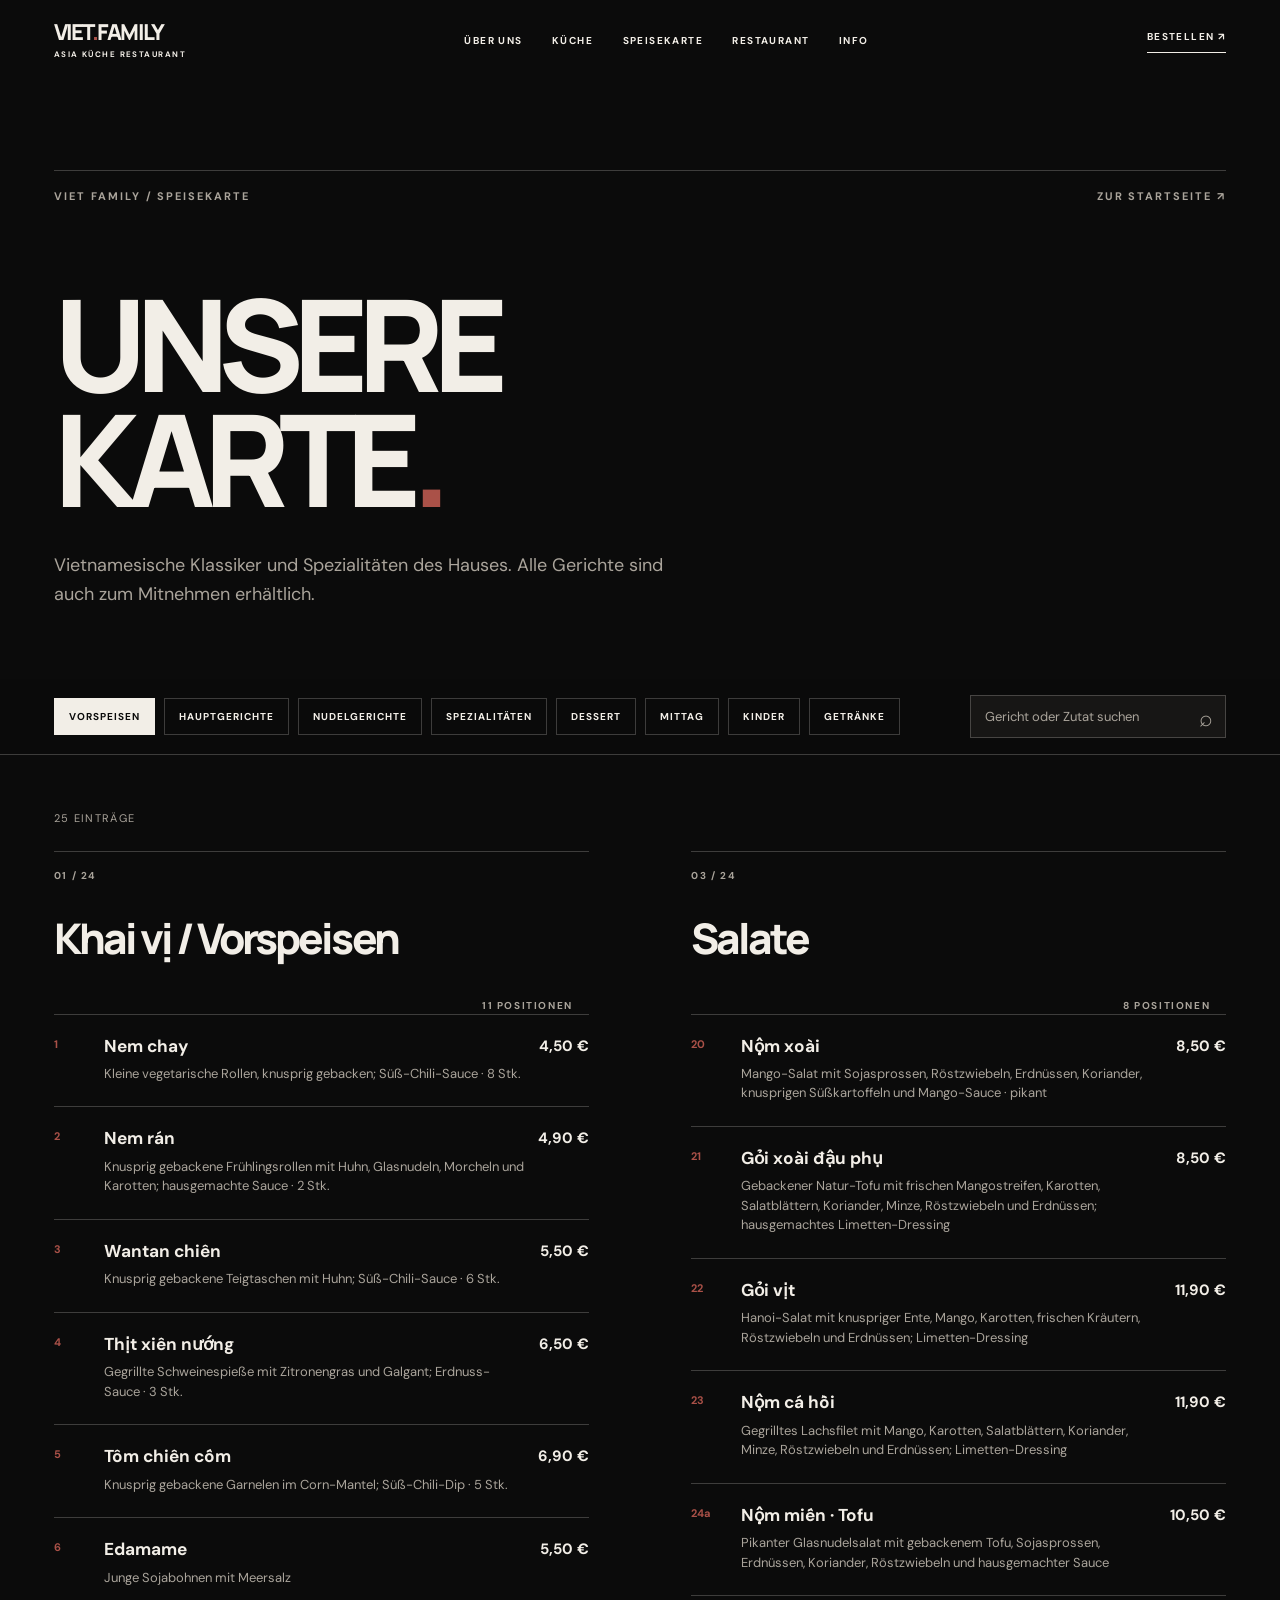
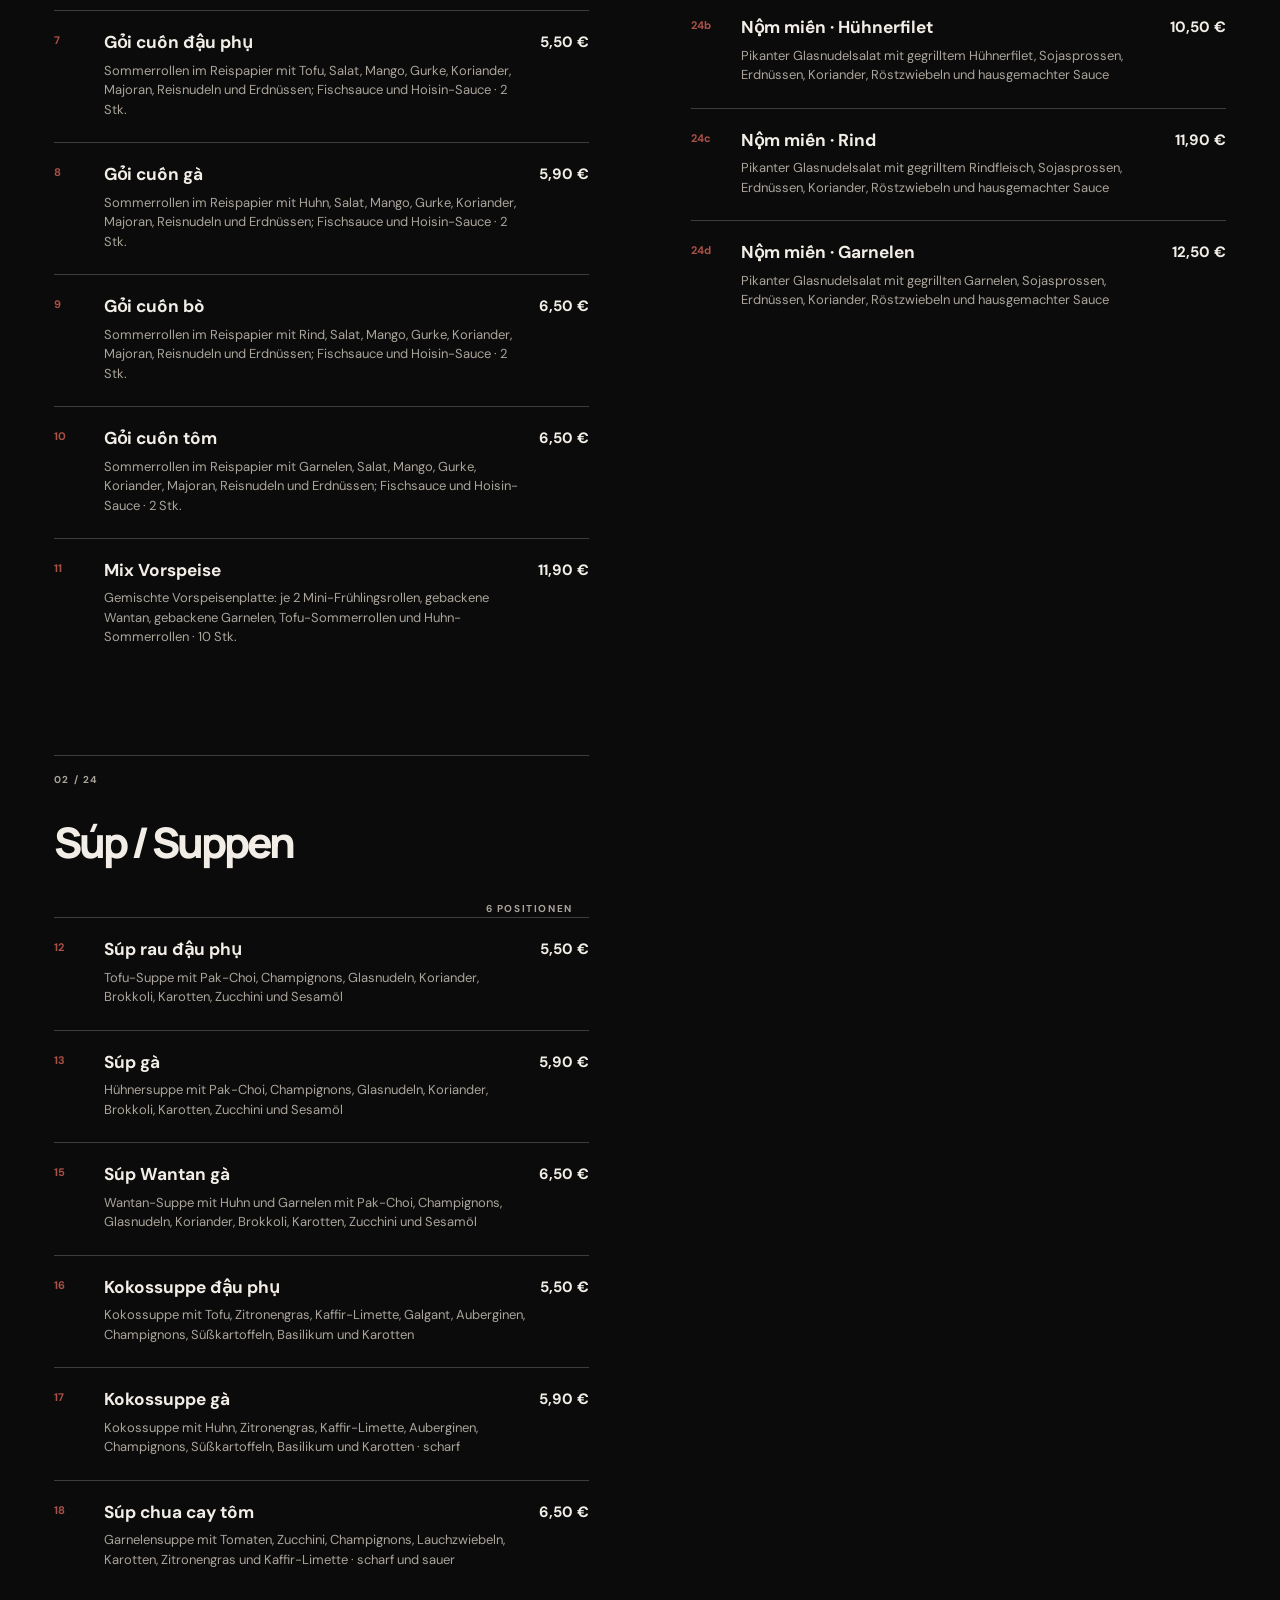
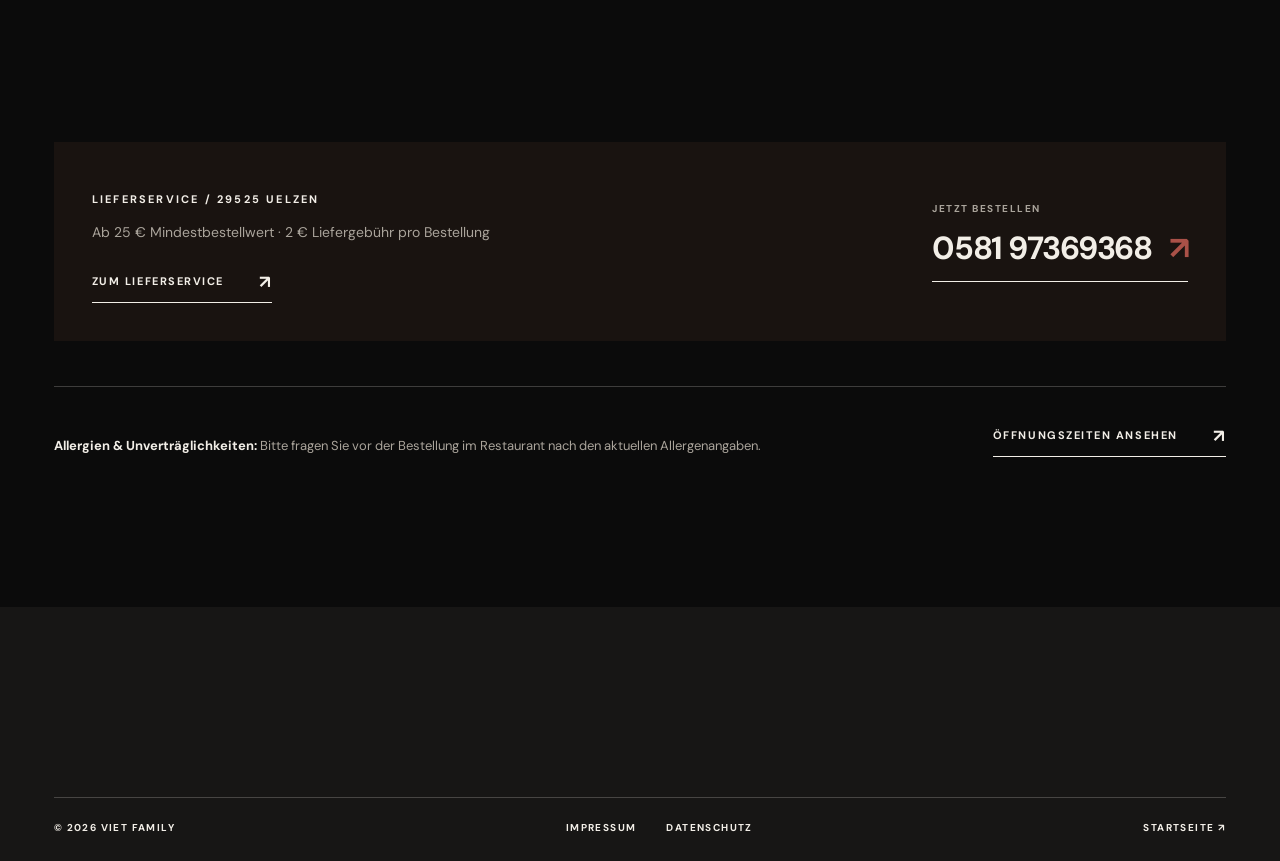
==== commit 810c7541: "Lower delivery minimum order to 25 euros" ====
--- a/speisekarte.html
+++ b/speisekarte.html
@@ -1 +1 @@
-<!doctype html><html lang="de"><head><meta charset="utf-8"><meta name="viewport" content="width=device-width, initial-scale=1"><meta name="theme-color" content="#0b0b0b"><meta name="description" content="Die vollständige Speisekarte von Viet Family: vietnamesische Vorspeisen, Phở, Bún, Reisgerichte, Desserts und Getränke mit Preisen."><title>Speisekarte — Viet Family</title><link rel="stylesheet" href="css/styles.css"><script defer src="js/main.js"></script><script defer src="js/menu.js"></script></head><body><a class="skip" href="#main">Zum Inhalt springen</a><header class="site-header scrolled"><a class="wordmark" href="index.html" aria-label="Viet Family, zur Startseite"><span>VIET<span class="brand-accent">.</span>FAMILY</span><small>ASIA KÜCHE RESTAURANT</small></a><nav class="desktop-nav" aria-label="Hauptnavigation"><a href="index.html#ueber">ÜBER UNS</a><a href="index.html#kueche">KÜCHE</a><a href="speisekarte.html">SPEISEKARTE</a><a href="index.html#restaurant">RESTAURANT</a><a href="index.html#info">INFO</a></nav><a class="header-action" href="index.html#lieferung">BESTELLEN ↗</a><button class="menu-toggle" type="button" aria-label="Menü öffnen" aria-controls="mobile-nav" aria-expanded="false"><span></span><span></span></button></header><nav id="mobile-nav" class="mobile-nav" aria-label="Mobile Navigation" inert><div class="mobile-nav-head"><span>VIET.FAMILY</span><button class="menu-close" type="button" aria-label="Menü schließen">×</button></div><a href="index.html#ueber"><small>01</small> ÜBER UNS</a><a href="index.html#kueche"><small>02</small> KÜCHE</a><a href="speisekarte.html"><small>03</small> SPEISEKARTE</a><a href="index.html#restaurant"><small>04</small> RESTAURANT</a><a href="index.html#info"><small>05</small> INFO</a></nav><main id="main" class="subpage text-menu-page"><div class="section-kicker"><span>VIET FAMILY / SPEISEKARTE</span><a href="index.html">ZUR STARTSEITE ↗</a></div><h1>UNSERE<br>KARTE<span class="brand-accent">.</span></h1><p class="sublead">Vietnamesische Klassiker und Spezialitäten des Hauses. Alle Gerichte sind auch zum Mitnehmen erhältlich.</p><div class="menu-tools"><nav class="menu-tabs" aria-label="Menügruppe wählen"><button type="button" data-menu-filter="vorspeisen" aria-pressed="true">VORSPEISEN</button><button type="button" data-menu-filter="hauptgerichte" aria-pressed="false">HAUPTGERICHTE</button><button type="button" data-menu-filter="nudelgerichte" aria-pressed="false">NUDELGERICHTE</button><button type="button" data-menu-filter="spezialitaeten" aria-pressed="false">SPEZIALITÄTEN</button><button type="button" data-menu-filter="dessert" aria-pressed="false">DESSERT</button><button type="button" data-menu-filter="mittag" aria-pressed="false">MITTAG</button><button type="button" data-menu-filter="kinder" aria-pressed="false">KINDER</button><button type="button" data-menu-filter="getraenke" aria-pressed="false">GETRÄNKE</button></nav><label class="menu-search"><span class="sr-only">Gerichte und Getränke suchen</span><input id="menu-search" type="search" placeholder="Gericht oder Zutat suchen" autocomplete="off"><span aria-hidden="true">⌕</span></label></div><p id="menu-status" class="menu-status" role="status" aria-live="polite"></p><div class="menu-text-content"><section class="menu-category" id="vorspeisen" data-group="vorspeisen"><div class="menu-category-head"><span>01 / 24</span><h2>Khai vị / Vorspeisen</h2><span data-count>11 POSITIONEN</span></div><div class="menu-entry-list"><div class="menu-entry"><span class="menu-code">1</span><div class="menu-entry-main"><h3>Nem chay </h3><p>Kleine vegetarische Rollen, knusprig gebacken; Süß-Chili-Sauce · 8 Stk.</p></div><span class="menu-entry-price">4,50 €</span></div><div class="menu-entry"><span class="menu-code">2</span><div class="menu-entry-main"><h3>Nem rán </h3><p>Knusprig gebackene Frühlingsrollen mit Huhn, Glasnudeln, Morcheln und Karotten; hausgemachte Sauce · 2 Stk.</p></div><span class="menu-entry-price">4,90 €</span></div><div class="menu-entry"><span class="menu-code">3</span><div class="menu-entry-main"><h3>Wantan chiên </h3><p>Knusprig gebackene Teigtaschen mit Huhn; Süß-Chili-Sauce · 6 Stk.</p></div><span class="menu-entry-price">5,50 €</span></div><div class="menu-entry"><span class="menu-code">4</span><div class="menu-entry-main"><h3>Thịt xiên nướng </h3><p>Gegrillte Schweinespieße mit Zitronengras und Galgant; Erdnuss-Sauce · 3 Stk.</p></div><span class="menu-entry-price">6,50 €</span></div><div class="menu-entry"><span class="menu-code">5</span><div class="menu-entry-main"><h3>Tôm chiên cốm </h3><p>Knusprig gebackene Garnelen im Corn-Mantel; Süß-Chili-Dip · 5 Stk.</p></div><span class="menu-entry-price">6,90 €</span></div><div class="menu-entry"><span class="menu-code">6</span><div class="menu-entry-main"><h3>Edamame </h3><p>Junge Sojabohnen mit Meersalz</p></div><span class="menu-entry-price">5,50 €</span></div><div class="menu-entry"><span class="menu-code">7</span><div class="menu-entry-main"><h3>Gỏi cuốn đậu phụ </h3><p>Sommerrollen im Reispapier mit Tofu, Salat, Mango, Gurke, Koriander, Majoran, Reisnudeln und Erdnüssen; Fischsauce und Hoisin-Sauce · 2 Stk.</p></div><span class="menu-entry-price">5,50 €</span></div><div class="menu-entry"><span class="menu-code">8</span><div class="menu-entry-main"><h3>Gỏi cuốn gà </h3><p>Sommerrollen im Reispapier mit Huhn, Salat, Mango, Gurke, Koriander, Majoran, Reisnudeln und Erdnüssen; Fischsauce und Hoisin-Sauce · 2 Stk.</p></div><span class="menu-entry-price">5,90 €</span></div><div class="menu-entry"><span class="menu-code">9</span><div class="menu-entry-main"><h3>Gỏi cuốn bò </h3><p>Sommerrollen im Reispapier mit Rind, Salat, Mango, Gurke, Koriander, Majoran, Reisnudeln und Erdnüssen; Fischsauce und Hoisin-Sauce · 2 Stk.</p></div><span class="menu-entry-price">6,50 €</span></div><div class="menu-entry"><span class="menu-code">10</span><div class="menu-entry-main"><h3>Gỏi cuốn tôm </h3><p>Sommerrollen im Reispapier mit Garnelen, Salat, Mango, Gurke, Koriander, Majoran, Reisnudeln und Erdnüssen; Fischsauce und Hoisin-Sauce · 2 Stk.</p></div><span class="menu-entry-price">6,50 €</span></div><div class="menu-entry"><span class="menu-code">11</span><div class="menu-entry-main"><h3>Mix Vorspeise </h3><p>Gemischte Vorspeisenplatte: je 2 Mini-Frühlingsrollen, gebackene Wantan, gebackene Garnelen, Tofu-Sommerrollen und Huhn-Sommerrollen · 10 Stk.</p></div><span class="menu-entry-price">11,90 €</span></div></div></section><section class="menu-category" id="suppen" data-group="vorspeisen"><div class="menu-category-head"><span>02 / 24</span><h2>Súp / Suppen</h2><span data-count>6 POSITIONEN</span></div><div class="menu-entry-list"><div class="menu-entry"><span class="menu-code">12</span><div class="menu-entry-main"><h3>Súp rau đậu phụ </h3><p>Tofu-Suppe mit Pak-Choi, Champignons, Glasnudeln, Koriander, Brokkoli, Karotten, Zucchini und Sesamöl</p></div><span class="menu-entry-price">5,50 €</span></div><div class="menu-entry"><span class="menu-code">13</span><div class="menu-entry-main"><h3>Súp gà </h3><p>Hühnersuppe mit Pak-Choi, Champignons, Glasnudeln, Koriander, Brokkoli, Karotten, Zucchini und Sesamöl</p></div><span class="menu-entry-price">5,90 €</span></div><div class="menu-entry"><span class="menu-code">15</span><div class="menu-entry-main"><h3>Súp Wantan gà </h3><p>Wantan-Suppe mit Huhn und Garnelen mit Pak-Choi, Champignons, Glasnudeln, Koriander, Brokkoli, Karotten, Zucchini und Sesamöl</p></div><span class="menu-entry-price">6,50 €</span></div><div class="menu-entry"><span class="menu-code">16</span><div class="menu-entry-main"><h3>Kokossuppe đậu phụ </h3><p>Kokossuppe mit Tofu, Zitronengras, Kaffir-Limette, Galgant, Auberginen, Champignons, Süßkartoffeln, Basilikum und Karotten</p></div><span class="menu-entry-price">5,50 €</span></div><div class="menu-entry"><span class="menu-code">17</span><div class="menu-entry-main"><h3>Kokossuppe gà </h3><p>Kokossuppe mit Huhn, Zitronengras, Kaffir-Limette, Auberginen, Champignons, Süßkartoffeln, Basilikum und Karotten · scharf</p></div><span class="menu-entry-price">5,90 €</span></div><div class="menu-entry"><span class="menu-code">18</span><div class="menu-entry-main"><h3>Súp chua cay tôm </h3><p>Garnelensuppe mit Tomaten, Zucchini, Champignons, Lauchzwiebeln, Karotten, Zitronengras und Kaffir-Limette · scharf und sauer</p></div><span class="menu-entry-price">6,50 €</span></div></div></section><section class="menu-category" id="salate" data-group="vorspeisen"><div class="menu-category-head"><span>03 / 24</span><h2>Salate</h2><span data-count>8 POSITIONEN</span></div><div class="menu-entry-list"><div class="menu-entry"><span class="menu-code">20</span><div class="menu-entry-main"><h3>Nộm xoài </h3><p>Mango-Salat mit Sojasprossen, Röstzwiebeln, Erdnüssen, Koriander, knusprigen Süßkartoffeln und Mango-Sauce · pikant</p></div><span class="menu-entry-price">8,50 €</span></div><div class="menu-entry"><span class="menu-code">21</span><div class="menu-entry-main"><h3>Gỏi xoài đậu phụ </h3><p>Gebackener Natur-Tofu mit frischen Mangostreifen, Karotten, Salatblättern, Koriander, Minze, Röstzwiebeln und Erdnüssen; hausgemachtes Limetten-Dressing</p></div><span class="menu-entry-price">8,50 €</span></div><div class="menu-entry"><span class="menu-code">22</span><div class="menu-entry-main"><h3>Gỏi vịt </h3><p>Hanoi-Salat mit knuspriger Ente, Mango, Karotten, frischen Kräutern, Röstzwiebeln und Erdnüssen; Limetten-Dressing</p></div><span class="menu-entry-price">11,90 €</span></div><div class="menu-entry"><span class="menu-code">23</span><div class="menu-entry-main"><h3>Nộm cá hồi </h3><p>Gegrilltes Lachsfilet mit Mango, Karotten, Salatblättern, Koriander, Minze, Röstzwiebeln und Erdnüssen; Limetten-Dressing</p></div><span class="menu-entry-price">11,90 €</span></div><div class="menu-entry"><span class="menu-code">24a</span><div class="menu-entry-main"><h3>Nộm miến · Tofu </h3><p>Pikanter Glasnudelsalat mit gebackenem Tofu, Sojasprossen, Erdnüssen, Koriander, Röstzwiebeln und hausgemachter Sauce</p></div><span class="menu-entry-price">10,50 €</span></div><div class="menu-entry"><span class="menu-code">24b</span><div class="menu-entry-main"><h3>Nộm miến · Hühnerfilet </h3><p>Pikanter Glasnudelsalat mit gegrilltem Hühnerfilet, Sojasprossen, Erdnüssen, Koriander, Röstzwiebeln und hausgemachter Sauce</p></div><span class="menu-entry-price">10,50 €</span></div><div class="menu-entry"><span class="menu-code">24c</span><div class="menu-entry-main"><h3>Nộm miến · Rind </h3><p>Pikanter Glasnudelsalat mit gegrilltem Rindfleisch, Sojasprossen, Erdnüssen, Koriander, Röstzwiebeln und hausgemachter Sauce</p></div><span class="menu-entry-price">11,90 €</span></div><div class="menu-entry"><span class="menu-code">24d</span><div class="menu-entry-main"><h3>Nộm miến · Garnelen </h3><p>Pikanter Glasnudelsalat mit gegrillten Garnelen, Sojasprossen, Erdnüssen, Koriander, Röstzwiebeln und hausgemachter Sauce</p></div><span class="menu-entry-price">12,50 €</span></div></div></section><section class="menu-category" id="vegetarisch" data-group="hauptgerichte"><div class="menu-category-head"><span>04 / 24</span><h2>Đồ chay / Vegetarisch</h2><span data-count>11 POSITIONEN</span></div><div class="menu-entry-list"><div class="menu-entry"><span class="menu-code">30</span><div class="menu-entry-main"><h3>Rau xào </h3><p>Gebratenes Gemüse mit Lauchzwiebeln; dazu Reis</p></div><span class="menu-entry-price">11,90 €</span></div><div class="menu-entry"><span class="menu-code">31</span><div class="menu-entry-main"><h3>Rau xào đậu phụ </h3><p>Gebratenes Gemüse mit Tofu und Lauchzwiebeln; dazu Reis</p></div><span class="menu-entry-price">12,90 €</span></div><div class="menu-entry"><span class="menu-code">32</span><div class="menu-entry-main"><h3>Đậu phụ Erdnuss </h3><p>Tofu in Erdnuss-Kokos-Curry-Sauce mit Paprika, Zucchini, Karotten, Süßkartoffeln, Zwiebeln und Champignons; dazu Reis · pikant</p></div><span class="menu-entry-price">13,90 €</span></div><div class="menu-entry"><span class="menu-code">33</span><div class="menu-entry-main"><h3>Đậu phụ Curry </h3><p>Tofu in Kokosmilch und rotem Curry mit Süßkartoffeln, Karotten, Zwiebeln, Paprika, Zucchini, Champignons und Auberginen und Basilikum; dazu Reis · scharf</p></div><span class="menu-entry-price">13,90 €</span></div><div class="menu-entry"><span class="menu-code">34a</span><div class="menu-entry-main"><h3>Đậu phụ chiên · Süß-Sauer-Soße </h3><p>Gebackener Tofu mit Gemüse; dazu Reis</p></div><span class="menu-entry-price">13,50 €</span></div><div class="menu-entry"><span class="menu-code">34b</span><div class="menu-entry-main"><h3>Đậu phụ chiên · Pikant-Soße </h3><p>Gebackener Tofu mit Gemüse; dazu Reis</p></div><span class="menu-entry-price">13,50 €</span></div><div class="menu-entry"><span class="menu-code">34c</span><div class="menu-entry-main"><h3>Đậu phụ chiên · Teriyaki-Soße </h3><p>Gebackener Tofu mit Gemüse; dazu Reis</p></div><span class="menu-entry-price">13,90 €</span></div><div class="menu-entry"><span class="menu-code">34d</span><div class="menu-entry-main"><h3>Đậu phụ chiên · Kokos-Soße </h3><p>Gebackener Tofu mit Gemüse; dazu Reis</p></div><span class="menu-entry-price">13,90 €</span></div><div class="menu-entry"><span class="menu-code">34e</span><div class="menu-entry-main"><h3>Đậu phụ chiên · Erdnuss-Soße </h3><p>Gebackener Tofu mit Gemüse; dazu Reis</p></div><span class="menu-entry-price">13,90 €</span></div><div class="menu-entry"><span class="menu-code">34f</span><div class="menu-entry-main"><h3>Đậu phụ chiên · Mango-Soße </h3><p>Gebackener Tofu mit Gemüse; dazu Reis</p></div><span class="menu-entry-price">13,90 €</span></div><div class="menu-entry"><span class="menu-code">35</span><div class="menu-entry-main"><h3>Đậu phụ xào sả ớt </h3><p>Gebackener Bio-Tofu mit Gemüse, Knoblauch, Zitronengras und Chili; dazu Reis · scharf</p></div><span class="menu-entry-price">12,90 €</span></div></div></section><section class="menu-category" id="huhn" data-group="hauptgerichte"><div class="menu-category-head"><span>05 / 24</span><h2>Gà / Huhn</h2><span data-count>8 POSITIONEN</span></div><div class="menu-entry-list"><div class="menu-entry"><span class="menu-code">40</span><div class="menu-entry-main"><h3>Gà chua ngọt </h3><p>Knuspriges Hühnerfilet mit Ananas, Paprika, Zwiebeln, Karotten und Süß-Sauer-Sauce; dazu Reis</p></div><span class="menu-entry-price">14,90 €</span></div><div class="menu-entry"><span class="menu-code">41</span><div class="menu-entry-main"><h3>Gà cay </h3><p>Knuspriges Hühnerfilet mit Zwiebeln, Karotten, Paprika, Lauchzwiebeln, Sellerie, Brokkoli, Peperoni und Pikant-Sauce; dazu Reis · scharf</p></div><span class="menu-entry-price">14,90 €</span></div><div class="menu-entry"><span class="menu-code">42</span><div class="menu-entry-main"><h3>Gà Teriyaki </h3><p>Knuspriges Hühnerfilet mit Zwiebeln, Karotten, Paprika, Lauchzwiebeln, Sojasprossen und Teriyaki-Sauce; dazu Reis</p></div><span class="menu-entry-price">15,50 €</span></div><div class="menu-entry"><span class="menu-code">43</span><div class="menu-entry-main"><h3>Gà Kokos </h3><p>Knuspriges Hühnerfilet mit Süßkartoffeln, Karotten, Zwiebeln, Paprika, Zucchini, Champignons und Auberginen, Basilikum und roter Curry-Sauce; dazu Reis · scharf</p></div><span class="menu-entry-price">15,50 €</span></div><div class="menu-entry"><span class="menu-code">44</span><div class="menu-entry-main"><h3>Gà xào rau </h3><p>Hühnerfilet mit Karotten, Zwiebeln, Pak-Choi, Lauchzwiebeln, Paprika, Zucchini, Sellerie und Brokkoli; dazu Reis</p></div><span class="menu-entry-price">13,90 €</span></div><div class="menu-entry"><span class="menu-code">45</span><div class="menu-entry-main"><h3>Gà xào sả ớt </h3><p>Hühnerfilet mit Zitronengras, Paprika, Karotten, Zwiebeln, Peperoni, Lauchzwiebeln und Sellerie; dazu Reis · scharf</p></div><span class="menu-entry-price">13,50 €</span></div><div class="menu-entry"><span class="menu-code">46</span><div class="menu-entry-main"><h3>Gà Erdnuss </h3><p>Hühnerfilet in Erdnuss-Kokos-Curry-Sauce mit Paprika, Zucchini, Karotten, Süßkartoffeln, Zwiebeln und Champignons; dazu Reis · pikant</p></div><span class="menu-entry-price">14,90 €</span></div><div class="menu-entry"><span class="menu-code">47</span><div class="menu-entry-main"><h3>Gà Curry </h3><p>Hühnerfilet mit Kokosmilch, rotem Curry, Süßkartoffeln, Zwiebeln, Paprika, Champignons, Auberginen, Basilikum, Koriander und Zucchini; dazu Reis · scharf</p></div><span class="menu-entry-price">14,90 €</span></div></div></section><section class="menu-category" id="ente" data-group="hauptgerichte"><div class="menu-category-head"><span>06 / 24</span><h2>Vịt / Ente</h2><span data-count>7 POSITIONEN</span></div><div class="menu-entry-list"><div class="menu-entry"><span class="menu-code">50</span><div class="menu-entry-main"><h3>Vịt chua ngọt </h3><p>Knusprig gebackene Ente mit Süß-Sauer-Sauce, Paprika, Ananas, Karotten und Zwiebeln; dazu Reis</p></div><span class="menu-entry-price">16,50 €</span></div><div class="menu-entry"><span class="menu-code">51</span><div class="menu-entry-main"><h3>Vịt cay </h3><p>Knusprig gebackene Ente mit Zwiebeln, Paprika, Karotten, Lauchzwiebeln, Zucchini, Sellerie, Peperoni, Brokkoli, Champignons und scharfer Sauce; dazu Reis · scharf</p></div><span class="menu-entry-price">16,50 €</span></div><div class="menu-entry"><span class="menu-code">52</span><div class="menu-entry-main"><h3>Vịt Teriyaki </h3><p>Knusprig gebackene Ente mit Zwiebeln, Karotten, Sojasprossen, Lauchzwiebeln, Paprika und Teriyaki-Sauce; dazu Reis</p></div><span class="menu-entry-price">16,90 €</span></div><div class="menu-entry"><span class="menu-code">53</span><div class="menu-entry-main"><h3>Vịt Kokos </h3><p>Knusprig gebackene Ente mit Kokosmilch, rotem Curry und Süßkartoffeln, Karotten, Zwiebeln, Paprika, Zucchini, Champignons und Auberginen; dazu Reis · pikant</p></div><span class="menu-entry-price">16,90 €</span></div><div class="menu-entry"><span class="menu-code">54</span><div class="menu-entry-main"><h3>Vịt chiên Erdnuss </h3><p>Knusprig gebackene Ente in Erdnuss-Kokos-Curry-Sauce mit Paprika, Zucchini, Karotten, Süßkartoffeln, Zwiebeln und Champignons; dazu Reis · pikant</p></div><span class="menu-entry-price">16,90 €</span></div><div class="menu-entry"><span class="menu-code">55</span><div class="menu-entry-main"><h3>Vịt Mango </h3><p>Knusprig gebackene Ente mit Mango-Sauce, Mango, Paprika, Zwiebeln, Karotten und Süßkartoffeln; dazu Reis</p></div><span class="menu-entry-price">16,90 €</span></div><div class="menu-entry"><span class="menu-code">56</span><div class="menu-entry-main"><h3>Vịt xào rau </h3><p>Entenfleisch mit Basilikum, Zitronengras, Zwiebeln, Paprika, Karotten, Brokkoli, Peperoni, Lauchzwiebeln, Chilipaste, Zucchini, Pak-Choi und Sellerie; dazu Reis · scharf</p></div><span class="menu-entry-price">14,90 €</span></div></div></section><section class="menu-category" id="rind" data-group="hauptgerichte"><div class="menu-category-head"><span>07 / 24</span><h2>Bò / Rind</h2><span data-count>4 POSITIONEN</span></div><div class="menu-entry-list"><div class="menu-entry"><span class="menu-code">60</span><div class="menu-entry-main"><h3>Bò xào rau </h3><p>Rindfleischstreifen mit Ingwer und Gemüse; dazu Reis</p></div><span class="menu-entry-price">15,90 €</span></div><div class="menu-entry"><span class="menu-code">61</span><div class="menu-entry-main"><h3>Bò xào dứa </h3><p>Rindfleischstreifen mit Ananas, Zwiebeln, Paprika, Karotten und Lauchzwiebeln; dazu Reis</p></div><span class="menu-entry-price">15,90 €</span></div><div class="menu-entry"><span class="menu-code">62</span><div class="menu-entry-main"><h3>Bò xào cay </h3><p>Rindfleischstreifen mit Basilikum, Peperoni, Zwiebeln, Karotten, Paprika, Pak-Choi und Lauchzwiebeln; dazu Reis · scharf</p></div><span class="menu-entry-price">15,90 €</span></div><div class="menu-entry"><span class="menu-code">63</span><div class="menu-entry-main"><h3>Bò Curry </h3><p>Rindfleisch mit Kokosmilch, rotem Curry, Süßkartoffeln, Karotten, Zwiebeln, Paprika, Zucchini, Champignons und Auberginen und Basilikum; dazu Reis · pikant</p></div><span class="menu-entry-price">16,50 €</span></div></div></section><section class="menu-category" id="garnelen" data-group="hauptgerichte"><div class="menu-category-head"><span>08 / 24</span><h2>Tôm / Garnelen</h2><span data-count>3 POSITIONEN</span></div><div class="menu-entry-list"><div class="menu-entry"><span class="menu-code">64</span><div class="menu-entry-main"><h3>Tôm xào tỏi </h3><p>Garnelen mit Chilipaste, Zwiebeln, Paprika, Karotten, Brokkoli, Lauchzwiebeln, Pak-Choi und Sellerie; dazu Reis</p></div><span class="menu-entry-price">17,50 €</span></div><div class="menu-entry"><span class="menu-code">65</span><div class="menu-entry-main"><h3>Tôm xào sả ớt </h3><p>Garnelen mit Zitronengras, Paprika, Zwiebeln, Peperoni, Karotten und Sellerie; dazu Reis · leicht scharf</p></div><span class="menu-entry-price">17,50 €</span></div><div class="menu-entry"><span class="menu-code">66</span><div class="menu-entry-main"><h3>Tôm Curry </h3><p>Garnelen mit Kokosmilch, rotem Curry und Süßkartoffeln, Karotten, Zwiebeln, Paprika, Zucchini, Champignons und Auberginen; dazu Reis · pikant</p></div><span class="menu-entry-price">17,90 €</span></div></div></section><section class="menu-category" id="gegrilltes" data-group="hauptgerichte"><div class="menu-category-head"><span>09 / 24</span><h2>Đồ nướng / Gegrilltes</h2><span data-count>10 POSITIONEN</span></div><div class="menu-entry-list"><div class="menu-entry"><span class="menu-code">70</span><div class="menu-entry-main"><h3>Gà nướng Mango </h3><p>Gegrilltes Hühnerfilet mit Gemüse, Paprika, Süßkartoffeln, Mango und Mango-Sauce; dazu Reis</p></div><span class="menu-entry-price">14,90 €</span></div><div class="menu-entry"><span class="menu-code">71</span><div class="menu-entry-main"><h3>Gà nướng cay </h3><p>Gegrilltes Hühnerfilet mit Zucchini, Paprika, Karotten, Brokkoli, Champignons, Sellerie, Peperoni, Lauchzwiebeln und Pikant-Sauce; dazu Reis · scharf</p></div><span class="menu-entry-price">14,90 €</span></div><div class="menu-entry"><span class="menu-code">72</span><div class="menu-entry-main"><h3>Gà nướng Teriyaki </h3><p>Gegrilltes Hühnerfilet mit Zwiebeln, Karotten, Sojasprossen, Lauchzwiebeln, Paprika und Teriyaki-Sauce; dazu Reis</p></div><span class="menu-entry-price">14,90 €</span></div><div class="menu-entry"><span class="menu-code">73</span><div class="menu-entry-main"><h3>Bò nướng </h3><p>Gegrilltes Rindfleisch mit Salat, Tomaten, Mango, Erdnüssen, Röstzwiebeln, Koriander und hausgemachter Sauce; dazu Reis und knusprige Süßkartoffeln</p></div><span class="menu-entry-price">17,50 €</span></div><div class="menu-entry"><span class="menu-code">74</span><div class="menu-entry-main"><h3>Tôm nướng Teriyaki </h3><p>Gegrillte Garnelen mit Zucchini, Zwiebeln, Paprika, Pak-Choi, Champignons, Karotten, Sellerie und Teriyaki-Sauce; dazu Reis</p></div><span class="menu-entry-price">17,50 €</span></div><div class="menu-entry"><span class="menu-code">75</span><div class="menu-entry-main"><h3>Cá hồi nướng </h3><p>Gegrilltes Lachsfilet mit Salat, Tomaten, Mango, Koriander und hausgemachter Sauce; dazu Reis und knusprige Süßkartoffeln</p></div><span class="menu-entry-price">18,50 €</span></div><div class="menu-entry"><span class="menu-code">76</span><div class="menu-entry-main"><h3>Cá hồi nướng cay </h3><p>Gegrilltes Lachsfilet mit Salat, Tomaten, Mango, Koriander und hausgemachter Sauce; dazu Reis und knusprige Süßkartoffeln · scharf</p></div><span class="menu-entry-price">17,90 €</span></div><div class="menu-entry"><span class="menu-code">77</span><div class="menu-entry-main"><h3>Cá hồi nướng Kokos </h3><p>Gegrilltes Lachsfilet mit Kokosmilch, rotem Curry und Süßkartoffeln, Karotten, Zwiebeln, Paprika, Zucchini, Champignons und Auberginen; dazu Reis · pikant. Auf Wunsch Erdnuss-Sauce statt Curry-Sauce.</p></div><span class="menu-entry-price">18,50 €</span></div><div class="menu-entry"><span class="menu-code">78</span><div class="menu-entry-main"><h3>Cá hồi nướng Mango </h3><p>Gegrilltes Lachsfilet mit Zwiebeln, Karotten, Süßkartoffeln, Paprika, Mango und Mango-Sauce; dazu Reis</p></div><span class="menu-entry-price">18,50 €</span></div><div class="menu-entry"><span class="menu-code">79</span><div class="menu-entry-main"><h3>Cá hồi nướng Teriyaki </h3><p>Gegrilltes Lachsfilet mit Zwiebeln, Karotten, Sojasprossen, Lauchzwiebeln und Teriyaki-Sauce; dazu Reis</p></div><span class="menu-entry-price">18,50 €</span></div></div></section><section class="menu-category" id="gebratenes" data-group="hauptgerichte"><div class="menu-category-head"><span>10 / 24</span><h2>Mì xào &amp; Cơm rang / Gebratenes</h2><span data-count>24 POSITIONEN</span></div><div class="menu-entry-list"><div class="menu-entry"><span class="menu-code">80a</span><div class="menu-entry-main"><h3>Mì xào · Gemüse </h3><p>Gebratene Nudeln mit Karotten, Lauchzwiebeln, Brokkoli, Zwiebeln, Pak-Choi, Sojasprossen und Ei</p></div><span class="menu-entry-price">10,90 €</span></div><div class="menu-entry"><span class="menu-code">80b</span><div class="menu-entry-main"><h3>Mì xào · Tofu </h3><p>Gebratene Nudeln mit Karotten, Lauchzwiebeln, Brokkoli, Zwiebeln, Pak-Choi, Sojasprossen und Ei</p></div><span class="menu-entry-price">12,50 €</span></div><div class="menu-entry"><span class="menu-code">80c</span><div class="menu-entry-main"><h3>Mì xào · Hähnchen </h3><p>Gebratene Nudeln mit Karotten, Lauchzwiebeln, Brokkoli, Zwiebeln, Pak-Choi, Sojasprossen und Ei</p></div><span class="menu-entry-price">12,90 €</span></div><div class="menu-entry"><span class="menu-code">80d</span><div class="menu-entry-main"><h3>Mì xào · Rindfleisch </h3><p>Gebratene Nudeln mit Karotten, Lauchzwiebeln, Brokkoli, Zwiebeln, Pak-Choi, Sojasprossen und Ei</p></div><span class="menu-entry-price">13,90 €</span></div><div class="menu-entry"><span class="menu-code">80e</span><div class="menu-entry-main"><h3>Mì xào · gebratene Ente </h3><p>Gebratene Nudeln mit Karotten, Lauchzwiebeln, Brokkoli, Zwiebeln, Pak-Choi, Sojasprossen und Ei</p></div><span class="menu-entry-price">13,90 €</span></div><div class="menu-entry"><span class="menu-code">80f</span><div class="menu-entry-main"><h3>Mì xào · Garnelen </h3><p>Gebratene Nudeln mit Karotten, Lauchzwiebeln, Brokkoli, Zwiebeln, Pak-Choi, Sojasprossen und Ei</p></div><span class="menu-entry-price">17,50 €</span></div><div class="menu-entry"><span class="menu-code">81a</span><div class="menu-entry-main"><h3>Phở xào · Gemüse </h3><p>Gebratene Reisbandnudeln mit Karotten, Lauchzwiebeln, Brokkoli, Zwiebeln, Pak-Choi, Sojasprossen und Ei</p></div><span class="menu-entry-price">11,50 €</span></div><div class="menu-entry"><span class="menu-code">81b</span><div class="menu-entry-main"><h3>Phở xào · Tofu </h3><p>Gebratene Reisbandnudeln mit Karotten, Lauchzwiebeln, Brokkoli, Zwiebeln, Pak-Choi, Sojasprossen und Ei</p></div><span class="menu-entry-price">12,90 €</span></div><div class="menu-entry"><span class="menu-code">81c</span><div class="menu-entry-main"><h3>Phở xào · Hähnchen </h3><p>Gebratene Reisbandnudeln mit Karotten, Lauchzwiebeln, Brokkoli, Zwiebeln, Pak-Choi, Sojasprossen und Ei</p></div><span class="menu-entry-price">13,50 €</span></div><div class="menu-entry"><span class="menu-code">81d</span><div class="menu-entry-main"><h3>Phở xào · Rindfleisch </h3><p>Gebratene Reisbandnudeln mit Karotten, Lauchzwiebeln, Brokkoli, Zwiebeln, Pak-Choi, Sojasprossen und Ei</p></div><span class="menu-entry-price">14,50 €</span></div><div class="menu-entry"><span class="menu-code">81e</span><div class="menu-entry-main"><h3>Phở xào · gebratene Ente </h3><p>Gebratene Reisbandnudeln mit Karotten, Lauchzwiebeln, Brokkoli, Zwiebeln, Pak-Choi, Sojasprossen und Ei</p></div><span class="menu-entry-price">14,50 €</span></div><div class="menu-entry"><span class="menu-code">81f</span><div class="menu-entry-main"><h3>Phở xào · Garnelen </h3><p>Gebratene Reisbandnudeln mit Karotten, Lauchzwiebeln, Brokkoli, Zwiebeln, Pak-Choi, Sojasprossen und Ei</p></div><span class="menu-entry-price">17,90 €</span></div><div class="menu-entry"><span class="menu-code">82a</span><div class="menu-entry-main"><h3>Udon xào · Gemüse </h3><p>Gebratene Udon-Nudeln mit Karotten, Lauchzwiebeln, Brokkoli, Zwiebeln, Pak-Choi, Sojasprossen und Ei</p></div><span class="menu-entry-price">11,50 €</span></div><div class="menu-entry"><span class="menu-code">82b</span><div class="menu-entry-main"><h3>Udon xào · Tofu </h3><p>Gebratene Udon-Nudeln mit Karotten, Lauchzwiebeln, Brokkoli, Zwiebeln, Pak-Choi, Sojasprossen und Ei</p></div><span class="menu-entry-price">12,90 €</span></div><div class="menu-entry"><span class="menu-code">82c</span><div class="menu-entry-main"><h3>Udon xào · Hähnchen </h3><p>Gebratene Udon-Nudeln mit Karotten, Lauchzwiebeln, Brokkoli, Zwiebeln, Pak-Choi, Sojasprossen und Ei</p></div><span class="menu-entry-price">13,50 €</span></div><div class="menu-entry"><span class="menu-code">82d</span><div class="menu-entry-main"><h3>Udon xào · Rindfleisch </h3><p>Gebratene Udon-Nudeln mit Karotten, Lauchzwiebeln, Brokkoli, Zwiebeln, Pak-Choi, Sojasprossen und Ei</p></div><span class="menu-entry-price">14,50 €</span></div><div class="menu-entry"><span class="menu-code">82e</span><div class="menu-entry-main"><h3>Udon xào · gebratene Ente </h3><p>Gebratene Udon-Nudeln mit Karotten, Lauchzwiebeln, Brokkoli, Zwiebeln, Pak-Choi, Sojasprossen und Ei</p></div><span class="menu-entry-price">14,50 €</span></div><div class="menu-entry"><span class="menu-code">82f</span><div class="menu-entry-main"><h3>Udon xào · Garnelen </h3><p>Gebratene Udon-Nudeln mit Karotten, Lauchzwiebeln, Brokkoli, Zwiebeln, Pak-Choi, Sojasprossen und Ei</p></div><span class="menu-entry-price">17,90 €</span></div><div class="menu-entry"><span class="menu-code">83a</span><div class="menu-entry-main"><h3>Cơm rang · Gemüse </h3><p>Gebratener Reis mit Karotten, Lauchzwiebeln, Brokkoli, Zwiebeln, Pak-Choi, Sojasprossen und Ei</p></div><span class="menu-entry-price">10,90 €</span></div><div class="menu-entry"><span class="menu-code">83b</span><div class="menu-entry-main"><h3>Cơm rang · Tofu </h3><p>Gebratener Reis mit Karotten, Lauchzwiebeln, Brokkoli, Zwiebeln, Pak-Choi, Sojasprossen und Ei</p></div><span class="menu-entry-price">12,50 €</span></div><div class="menu-entry"><span class="menu-code">83c</span><div class="menu-entry-main"><h3>Cơm rang · Hähnchen </h3><p>Gebratener Reis mit Karotten, Lauchzwiebeln, Brokkoli, Zwiebeln, Pak-Choi, Sojasprossen und Ei</p></div><span class="menu-entry-price">12,90 €</span></div><div class="menu-entry"><span class="menu-code">83d</span><div class="menu-entry-main"><h3>Cơm rang · Rindfleisch </h3><p>Gebratener Reis mit Karotten, Lauchzwiebeln, Brokkoli, Zwiebeln, Pak-Choi, Sojasprossen und Ei</p></div><span class="menu-entry-price">13,90 €</span></div><div class="menu-entry"><span class="menu-code">83e</span><div class="menu-entry-main"><h3>Cơm rang · gebratene Ente </h3><p>Gebratener Reis mit Karotten, Lauchzwiebeln, Brokkoli, Zwiebeln, Pak-Choi, Sojasprossen und Ei</p></div><span class="menu-entry-price">13,90 €</span></div><div class="menu-entry"><span class="menu-code">83f</span><div class="menu-entry-main"><h3>Cơm rang · Garnelen </h3><p>Gebratener Reis mit Karotten, Lauchzwiebeln, Brokkoli, Zwiebeln, Pak-Choi, Sojasprossen und Ei</p></div><span class="menu-entry-price">17,50 €</span></div></div></section><section class="menu-category" id="spezialitaeten" data-group="spezialitaeten"><div class="menu-category-head"><span>11 / 24</span><h2>Đặc sản quán / Spezialitäten</h2><span data-count>10 POSITIONEN</span></div><div class="menu-entry-list"><div class="menu-entry"><span class="menu-code">90a</span><div class="menu-entry-main"><h3>Cơm niêu · Hühnerbrustfilet </h3><p>Traditioneller Reis mit gebratenem Hühnerbrustfilet, Gemüse, Eiern und hausgemachter Sauce</p></div><span class="menu-entry-price">14,90 €</span></div><div class="menu-entry"><span class="menu-code">90b</span><div class="menu-entry-main"><h3>Cơm niêu · Rindfleisch </h3><p>Traditioneller Reis mit gebratenem Rindfleisch, Gemüse, Eiern und hausgemachter Sauce</p></div><span class="menu-entry-price">15,90 €</span></div><div class="menu-entry"><span class="menu-code">90c</span><div class="menu-entry-main"><h3>Cơm niêu · Garnelen </h3><p>Traditioneller Reis mit gebratenen Garnelen, Gemüse, Eiern und hausgemachter Sauce</p></div><span class="menu-entry-price">17,90 €</span></div><div class="menu-entry"><span class="menu-code">91a</span><div class="menu-entry-main"><h3>Bí đỏ Sapa · Tofu </h3><p>Bio-Hokkaido-Kürbis mit gebratenem Tofu, Süßkartoffeln, gemischtem Gemüse und Curry-Kokosmilch-Sauce</p></div><span class="menu-entry-price">13,90 €</span></div><div class="menu-entry"><span class="menu-code">91b</span><div class="menu-entry-main"><h3>Bí đỏ Sapa · Hühnerbrustfilet </h3><p>Bio-Hokkaido-Kürbis mit gebratenem Hühnerbrustfilet, Süßkartoffeln, gemischtem Gemüse und Curry-Kokosmilch-Sauce</p></div><span class="menu-entry-price">13,90 €</span></div><div class="menu-entry"><span class="menu-code">91c</span><div class="menu-entry-main"><h3>Bí đỏ Sapa · knusprige Ente </h3><p>Bio-Hokkaido-Kürbis mit knuspriger Ente, Süßkartoffeln, gemischtem Gemüse und Curry-Kokosmilch-Sauce</p></div><span class="menu-entry-price">15,50 €</span></div><div class="menu-entry"><span class="menu-code">91d</span><div class="menu-entry-main"><h3>Bí đỏ Sapa · Garnelen </h3><p>Bio-Hokkaido-Kürbis mit gebratenen Garnelen, Süßkartoffeln, gemischtem Gemüse und Curry-Kokosmilch-Sauce</p></div><span class="menu-entry-price">17,50 €</span></div><div class="menu-entry"><span class="menu-code">91e</span><div class="menu-entry-main"><h3>Bí đỏ Sapa · gegrillter Lachs </h3><p>Bio-Hokkaido-Kürbis mit gegrilltem Lachs, Süßkartoffeln, gemischtem Gemüse und Curry-Kokosmilch-Sauce</p></div><span class="menu-entry-price">17,90 €</span></div><div class="menu-entry"><span class="menu-code">92</span><div class="menu-entry-main"><h3>Vịt nướng hột điều </h3><p>Medium gegrillte französische Barbarie-Ente mit hausgemachter Sauce, knackigem Gemüse, Cashewnüssen, Knoblauch und Süßkartoffeln</p></div><span class="menu-entry-price">17,90 €</span></div><div class="menu-entry"><span class="menu-code">93</span><div class="menu-entry-main"><h3>Cá hồi nướng đặc biệt </h3><p>Gegrilltes Lachssteak mit gegrillten Garnelen, knackigem Gemüse, hausgemachter Sauce und Süßkartoffeln</p></div><span class="menu-entry-price">18,90 €</span></div></div></section><section class="menu-category" id="bun" data-group="nudelgerichte"><div class="menu-category-head"><span>12 / 24</span><h2>Bún / Reisnudeln</h2><span data-count>9 POSITIONEN</span></div><p class="category-note">Die hausgemachte Sauce besteht aus Fischsauce, Limetten, Zucker, Knoblauch und Chili.</p><div class="menu-entry-list"><div class="menu-entry"><span class="menu-code">BU1</span><div class="menu-entry-main"><h3>Bún đậu Erdnuss </h3><p>Tofuwürfel in Erdnuss-Curry-Sauce mit Reisnudeln und Paprika, Zucchini, Karotten, Süßkartoffeln, Zwiebeln und Champignons · scharf</p></div><span class="menu-entry-price">13,90 €</span></div><div class="menu-entry"><span class="menu-code">BU2</span><div class="menu-entry-main"><h3>Bún đậu chiên </h3><p>Gebackener Tofu mit Reisnudeln, Salat, Gurke und hausgemachter Sauce</p></div><span class="menu-entry-price">13,50 €</span></div><div class="menu-entry"><span class="menu-code">BU3</span><div class="menu-entry-main"><h3>Bún gà Curry </h3><p>Hühnerfleisch in roter Curry-Sauce mit Reisnudeln, Süßkartoffeln, Karotten, Zwiebeln, Paprika, Zucchini, Champignons und Auberginen und Basilikum · scharf</p></div><span class="menu-entry-price">13,90 €</span></div><div class="menu-entry"><span class="menu-code">BU4</span><div class="menu-entry-main"><h3>Bún nem rán </h3><p>Portioniert geschnittene Frühlingsrollen mit Reisnudeln, Salat, frischen Kräutern und hausgemachter Sauce</p></div><span class="menu-entry-price">11,90 €</span></div><div class="menu-entry"><span class="menu-code">BU5</span><div class="menu-entry-main"><h3>Bún bò Nam bộ </h3><p>Gegrilltes Rindfleisch mit Reisnudeln, Salat, frischen Kräutern, Gurke und hausgemachter Sauce</p></div><span class="menu-entry-price">13,90 €</span></div><div class="menu-entry"><span class="menu-code">BU6</span><div class="menu-entry-main"><h3>Bún gà Nam bộ </h3><p>Gegrilltes Hühnerfilet mit Reisnudeln, Salat, frischen Kräutern, Gurke und hausgemachter Sauce</p></div><span class="menu-entry-price">12,90 €</span></div><div class="menu-entry"><span class="menu-code">BU7</span><div class="menu-entry-main"><h3>Bún bò lá lốt </h3><p>Gegrilltes Rindfleisch in vietnamesischen Pfefferblättern mit Reisnudeln, Salat, Gurke, frischen Kräutern und hausgemachter Sauce</p></div><span class="menu-entry-price">15,50 €</span></div><div class="menu-entry"><span class="menu-code">BU8</span><div class="menu-entry-main"><h3>Bún chả cá </h3><p>Gegrillter Tilapia mit Reisnudeln, Salat, Dill, roten Zwiebeln, Röstzwiebeln, Gurke, Erdnüssen und hausgemachter Sauce</p></div><span class="menu-entry-price">15,50 €</span></div><div class="menu-entry"><span class="menu-code">BU9</span><div class="menu-entry-main"><h3>Bún chả </h3><p>Gegrilltes Schweinefleisch mit Reisnudeln, Salat, Gurke, frischen Kräutern und hausgemachter Sauce</p></div><span class="menu-entry-price">14,90 €</span></div></div></section><section class="menu-category" id="mien" data-group="nudelgerichte"><div class="menu-category-head"><span>13 / 24</span><h2>Miến / Glasnudeln</h2><span data-count>11 POSITIONEN</span></div><div class="menu-entry-list"><div class="menu-entry"><span class="menu-code">M1</span><div class="menu-entry-main"><h3>Miến đậu phụ </h3><p>Glasnudelsuppe mit Tofu, Pak-Choi, Sojasprossen und Koriander</p></div><span class="menu-entry-price">12,50 €</span></div><div class="menu-entry"><span class="menu-code">M2</span><div class="menu-entry-main"><h3>Miến Wantan gà </h3><p>Glasnudelsuppe mit Huhn, Wantan, Pak-Choi, Sojasprossen und Koriander</p></div><span class="menu-entry-price">13,90 €</span></div><div class="menu-entry"><span class="menu-code">M3</span><div class="menu-entry-main"><h3>Miến gà </h3><p>Glasnudelsuppe mit Hühnerfleisch, Sojasprossen, Lauchzwiebeln und Koriander</p></div><span class="menu-entry-price">13,90 €</span></div><div class="menu-entry"><span class="menu-code">M4</span><div class="menu-entry-main"><h3>Miến bò </h3><p>Glasnudelsuppe mit Rindfleisch, Sojasprossen, Lauchzwiebeln und Koriander</p></div><span class="menu-entry-price">14,90 €</span></div><div class="menu-entry"><span class="menu-code">M5</span><div class="menu-entry-main"><h3>Miến bò tái lăn </h3><p>Glasnudelsuppe mit gebratenem Rindfleisch, Knoblauch, Sojasprossen, Lauchzwiebeln und Koriander</p></div><span class="menu-entry-price">14,90 €</span></div><div class="menu-entry"><span class="menu-code">M6a</span><div class="menu-entry-main"><h3>Miến xào · Gemüse </h3><p>Gebratene Glasnudeln mit Karotten, Lauchzwiebeln, Brokkoli, Zwiebeln, Pak-Choi, Sojasprossen und Ei</p></div><span class="menu-entry-price">11,50 €</span></div><div class="menu-entry"><span class="menu-code">M6b</span><div class="menu-entry-main"><h3>Miến xào · Tofu </h3><p>Gebratene Glasnudeln mit Karotten, Lauchzwiebeln, Brokkoli, Zwiebeln, Pak-Choi, Sojasprossen und Ei</p></div><span class="menu-entry-price">12,90 €</span></div><div class="menu-entry"><span class="menu-code">M6c</span><div class="menu-entry-main"><h3>Miến xào · Hähnchen </h3><p>Gebratene Glasnudeln mit Karotten, Lauchzwiebeln, Brokkoli, Zwiebeln, Pak-Choi, Sojasprossen und Ei</p></div><span class="menu-entry-price">13,50 €</span></div><div class="menu-entry"><span class="menu-code">M6d</span><div class="menu-entry-main"><h3>Miến xào · Rindfleisch </h3><p>Gebratene Glasnudeln mit Karotten, Lauchzwiebeln, Brokkoli, Zwiebeln, Pak-Choi, Sojasprossen und Ei</p></div><span class="menu-entry-price">14,50 €</span></div><div class="menu-entry"><span class="menu-code">M6e</span><div class="menu-entry-main"><h3>Miến xào · gebratene Ente </h3><p>Gebratene Glasnudeln mit Karotten, Lauchzwiebeln, Brokkoli, Zwiebeln, Pak-Choi, Sojasprossen und Ei</p></div><span class="menu-entry-price">14,50 €</span></div><div class="menu-entry"><span class="menu-code">M6f</span><div class="menu-entry-main"><h3>Miến xào · Garnelen </h3><p>Gebratene Glasnudeln mit Karotten, Lauchzwiebeln, Brokkoli, Zwiebeln, Pak-Choi, Sojasprossen und Ei</p></div><span class="menu-entry-price">17,90 €</span></div></div></section><section class="menu-category" id="pho" data-group="nudelgerichte"><div class="menu-category-head"><span>14 / 24</span><h2>Phở Hà Nội</h2><span data-count>7 POSITIONEN</span></div><p class="category-note">Traditionelle vietnamesische Reisbandnudelsuppe mit kräftiger Brühe, Sternanis, Kardamom, Zimt, Ingwer, Koriander und Limetten.</p><div class="menu-entry-list"><div class="menu-entry"><span class="menu-code">P1</span><div class="menu-entry-main"><h3>Phở đậu phụ </h3><p>Reisbandnudelsuppe mit Tofu, Sojasprossen, Pak-Choi und Koriander</p></div><span class="menu-entry-price">11,90 €</span></div><div class="menu-entry"><span class="menu-code">P3</span><div class="menu-entry-main"><h3>Phở Wantan gà </h3><p>Reisbandnudelsuppe mit Garnelen-Hühnerfleisch-Wantan, Sojasprossen, Pak-Choi und Koriander</p></div><span class="menu-entry-price">13,90 €</span></div><div class="menu-entry"><span class="menu-code">P4</span><div class="menu-entry-main"><h3>Phở gà </h3><p>Reisbandnudelsuppe mit Hühnerfleisch, Lauchzwiebeln, Sojasprossen, Koriander und Kaffir-Limette</p></div><span class="menu-entry-price">13,90 €</span></div><div class="menu-entry"><span class="menu-code">P5</span><div class="menu-entry-main"><h3>Phở bò tái </h3><p>Reisbandnudelsuppe mit medium Rindfleisch, Ingwer, roten Zwiebeln, Lauchzwiebeln und frischen Kräutern</p></div><span class="menu-entry-price">13,90 €</span></div><div class="menu-entry"><span class="menu-code">P6</span><div class="menu-entry-main"><h3>Phở bò tái lăn </h3><p>Reisbandnudelsuppe mit gebratenem Rindfleisch, roten Zwiebeln, Lauchzwiebeln und frischen Kräutern</p></div><span class="menu-entry-price">13,90 €</span></div><div class="menu-entry"><span class="menu-code">P7</span><div class="menu-entry-main"><h3>Phở bò chín </h3><p>Reisbandnudelsuppe mit hauchdünnen Rindfleischscheiben, roten Zwiebeln, Lauchzwiebeln und frischen Kräutern</p></div><span class="menu-entry-price">13,90 €</span></div><div class="menu-entry"><span class="menu-code">P8</span><div class="menu-entry-main"><h3>Phở bò trộn </h3><p>Reisbandnudeln mit gebratenem Rindfleisch, Knoblauch, Salat, Koriander, Sojasprossen, Zwiebeln, gerösteten Erdnüssen und hausgemachter Sauce</p></div><span class="menu-entry-price">13,90 €</span></div></div></section><section class="menu-category" id="dessert" data-group="dessert"><div class="menu-category-head"><span>15 / 24</span><h2>Tráng miệng / Dessert</h2><span data-count>4 POSITIONEN</span></div><div class="menu-entry-list"><div class="menu-entry"><span class="menu-code">N1</span><div class="menu-entry-main"><h3>Bánh rán </h3><p>Sesam-Klebreisbällchen · 6 Stk.</p></div><span class="menu-entry-price">4,90 €</span></div><div class="menu-entry"><span class="menu-code">N2</span><div class="menu-entry-main"><h3>Chuối chiên </h3><p>Gebackene Banane mit Honig und Kokosraspeln</p></div><span class="menu-entry-price">4,90 €</span></div><div class="menu-entry"><span class="menu-code">N3</span><div class="menu-entry-main"><h3>Bánh chuối </h3><p>Gedämpfte Banane im Klebreismantel mit Kokoscreme</p></div><span class="menu-entry-price">5,50 €</span></div><div class="menu-entry"><span class="menu-code">N4</span><div class="menu-entry-main"><h3>Bánh khoai môn </h3><p>Gedämpfter Taro im Klebreismantel mit Kokoscreme</p></div><span class="menu-entry-price">5,50 €</span></div></div></section><section class="menu-category" id="mittag" data-group="mittag"><div class="menu-category-head"><span>16 / 24</span><h2>Mittagsangebot</h2><span data-count>13 POSITIONEN</span></div><p class="category-note">Zu jedem Mittagsgericht: 0,2 l Softgetränk (Wasser, Cola, Fanta, Mezzo Mix oder Sprite) für 1,50 € zusätzlich.</p><div class="menu-entry-list"><div class="menu-entry"><span class="menu-code">MT1</span><div class="menu-entry-main"><h3>Kokossuppe gà </h3><p>Kokossuppe mit Hühnerfleisch, Tom-Yam-Paste, Auberginen, Champignons und Karotten; dazu Reis · scharf</p></div><span class="menu-entry-price">7,40 €</span></div><div class="menu-entry"><span class="menu-code">MT2</span><div class="menu-entry-main"><h3>Rau xào </h3><p>Gebratenes Gemüse mit Lauchzwiebeln; dazu Reis</p></div><span class="menu-entry-price">9,50 €</span></div><div class="menu-entry"><span class="menu-code">MT3</span><div class="menu-entry-main"><h3>Đậu phụ Curry </h3><p>Tofu in Kokosmilch und rotem Thai-Curry mit Karotten, Zwiebeln, Paprika, Zucchini und Champignons; dazu Reis · scharf</p></div><span class="menu-entry-price">10,90 €</span></div><div class="menu-entry"><span class="menu-code">MT4</span><div class="menu-entry-main"><h3>Gà xào nấm </h3><p>Hühnerfilet mit frischen Champignons, Karotten, Lauchzwiebeln und Paprika; dazu Reis</p></div><span class="menu-entry-price">10,90 €</span></div><div class="menu-entry"><span class="menu-code">MT5</span><div class="menu-entry-main"><h3>Gà Curry </h3><p>Hühnerfilet in Kokosmilch und rotem Thai-Curry mit Karotten, Zwiebeln, Paprika, Zucchini, Champignons und Auberginen; dazu Reis · scharf</p></div><span class="menu-entry-price">10,90 €</span></div><div class="menu-entry"><span class="menu-code">MT6</span><div class="menu-entry-main"><h3>Gà chiên </h3><p>Gebackenes Hühnerfilet mit Gemüse; Süß-Sauer-, Pikant- oder Teriyaki-Sauce nach Wahl, Kokossauce +1,00 €; dazu Reis</p></div><span class="menu-entry-price">10,90 €</span></div><div class="menu-entry"><span class="menu-code">MT7</span><div class="menu-entry-main"><h3>Phở bò </h3><p>Reisbandnudelsuppe mit Rindfleisch, Lauchzwiebeln, Sojasprossen und Koriander</p></div><span class="menu-entry-price">10,90 €</span></div><div class="menu-entry"><span class="menu-code">MT8</span><div class="menu-entry-main"><h3>Bún bò Nam bộ </h3><p>Gegrilltes zartes Rindfleisch mit Reisnudeln, Salat, frischen Kräutern und hausgemachter Sauce</p></div><span class="menu-entry-price">10,90 €</span></div><div class="menu-entry"><span class="menu-code">MT9</span><div class="menu-entry-main"><h3>Bún gà Curry </h3><p>Hühnerfleisch in rotem Thai-Curry mit Reisnudeln, Kokosmilch, Karotten, Zwiebeln, Zucchini, Paprika, Champignons und Auberginen · scharf</p></div><span class="menu-entry-price">10,90 €</span></div><div class="menu-entry"><span class="menu-code">MT10</span><div class="menu-entry-main"><h3>Bò xào rau </h3><p>Rindfleischstreifen mit Gemüse und Reis</p></div><span class="menu-entry-price">10,90 €</span></div><div class="menu-entry"><span class="menu-code">MT11</span><div class="menu-entry-main"><h3>Tôm xào rau </h3><p>Garnelen mit Gemüse und Reis</p></div><span class="menu-entry-price">11,50 €</span></div><div class="menu-entry"><span class="menu-code">MT12</span><div class="menu-entry-main"><h3>Vịt chiên </h3><p>Knusprig gebackene Ente mit Gemüse; Süß-Sauer-, Pikant- oder Teriyaki-Sauce nach Wahl, Kokossauce +1,00 €; dazu Reis</p></div><span class="menu-entry-price">11,50 €</span></div><div class="menu-entry"><span class="menu-code">MT13</span><div class="menu-entry-main"><h3>Mì xào gà </h3><p>Gebratene Nudeln mit Hühnerfleisch und Gemüse</p></div><span class="menu-entry-price">10,90 €</span></div></div></section><section class="menu-category" id="kinder" data-group="kinder"><div class="menu-category-head"><span>17 / 24</span><h2>Đồ ăn trẻ em / Kinder</h2><span data-count>9 POSITIONEN</span></div><div class="menu-entry-list"><div class="menu-entry"><span class="menu-code">100</span><div class="menu-entry-main"><h3>Mì xào rau bé </h3><p>Gebratene Nudeln mit Gemüse · vegetarisch</p></div><span class="menu-entry-price">7,90 €</span></div><div class="menu-entry"><span class="menu-code">101</span><div class="menu-entry-main"><h3>Mì xào gà bé </h3><p>Gebratene Nudeln mit Hühnerfilet und Gemüse</p></div><span class="menu-entry-price">8,50 €</span></div><div class="menu-entry"><span class="menu-code">102</span><div class="menu-entry-main"><h3>Cơm rang rau bé </h3><p>Gebratener Reis mit Gemüse · vegetarisch</p></div><span class="menu-entry-price">7,90 €</span></div><div class="menu-entry"><span class="menu-code">103</span><div class="menu-entry-main"><h3>Cơm rang gà bé </h3><p>Gebratener Reis mit Huhn und Gemüse</p></div><span class="menu-entry-price">8,50 €</span></div><div class="menu-entry"><span class="menu-code">104</span><div class="menu-entry-main"><h3>Rau xào bé </h3><p>Gebratenes Gemüse mit Lauchzwiebeln · vegetarisch</p></div><span class="menu-entry-price">7,90 €</span></div><div class="menu-entry"><span class="menu-code">105</span><div class="menu-entry-main"><h3>Rau xào gà bé </h3><p>Hühnerfilet mit Gemüse und Lauchzwiebeln</p></div><span class="menu-entry-price">8,50 €</span></div><div class="menu-entry"><span class="menu-code">106</span><div class="menu-entry-main"><h3>Khoai lang chiên </h3><p>Knusprige Süßkartoffeln mit Ketchup und Mayonnaise</p></div><span class="menu-entry-price">7,50 €</span></div><div class="menu-entry"><span class="menu-code">107</span><div class="menu-entry-main"><h3>Gà chiên </h3><p>Knuspriges Hühnerfilet mit Süß-Sauer-Sauce, Paprika, Zwiebeln, Ananas und Karotten</p></div><span class="menu-entry-price">7,90 €</span></div><div class="menu-entry"><span class="menu-code">108</span><div class="menu-entry-main"><h3>Gà xiên </h3><p>Gegrillte Hühnerspieße mit Gemüse und Pommes oder Süßkartoffel-Pommes</p></div><span class="menu-entry-price">8,90 €</span></div></div></section><section class="menu-category" id="specials" data-group="getraenke"><div class="menu-category-head"><span>18 / 24</span><h2>Viet Family Specials / Getränke</h2><span data-count>9 POSITIONEN</span></div><div class="menu-entry-list"><div class="menu-entry"><span class="menu-code" aria-hidden="true"></span><div class="menu-entry-main"><h3>Magic Blue Eistee · 0,4 l </h3><p>Butterfly Pea Tea, brauner Zucker und Limetten</p></div><span class="menu-entry-price">4,90 €</span></div><div class="menu-entry"><span class="menu-code" aria-hidden="true"></span><div class="menu-entry-main"><h3>Energie Wasser · 0,4 l </h3><p>Frische Limette, Gurke und Minze</p></div><span class="menu-entry-price">4,90 €</span></div><div class="menu-entry"><span class="menu-code" aria-hidden="true"></span><div class="menu-entry-main"><h3>B52 · 0,4 l </h3><p>Frischer Apfel, Zimt und Orange</p></div><span class="menu-entry-price">4,90 €</span></div><div class="menu-entry"><span class="menu-code" aria-hidden="true"></span><div class="menu-entry-main"><h3>Aloe Vera Eistee · 0,4 l </h3><p>Aloe Vera und Limettensaft</p></div><span class="menu-entry-price">4,90 €</span></div><div class="menu-entry"><span class="menu-code" aria-hidden="true"></span><div class="menu-entry-main"><h3>Lychee Love · 0,4 l </h3><p>Frischer Lychee- und Cranberrysaft</p></div><span class="menu-entry-price">4,90 €</span></div><div class="menu-entry"><span class="menu-code" aria-hidden="true"></span><div class="menu-entry-main"><h3>Mango Lassi · 0,3 l </h3><p>Naturjoghurt und Milch mit Mango-Fruchtmark</p></div><span class="menu-entry-price">5,50 €</span></div><div class="menu-entry"><span class="menu-code" aria-hidden="true"></span><div class="menu-entry-main"><h3>Nước ép chanh leo · 0,4 l </h3><p>Maracujasaft mit Eiswürfeln</p></div><span class="menu-entry-price">4,90 €</span></div><div class="menu-entry"><span class="menu-code" aria-hidden="true"></span><div class="menu-entry-main"><h3>Nước chanh đá · 0,4 l </h3><p>Frisch gepresster Limettensaft mit Eiswürfeln</p></div><span class="menu-entry-price">4,90 €</span></div><div class="menu-entry"><span class="menu-code" aria-hidden="true"></span><div class="menu-entry-main"><h3>Nước đào · 0,4 l </h3><p>Frischer Jasmintee und Pfirsich mit Eiswürfeln</p></div><span class="menu-entry-price">5,90 €</span></div></div></section><section class="menu-category" id="tee" data-group="getraenke"><div class="menu-category-head"><span>19 / 24</span><h2>Hausgemachter Tee &amp; Vietnamesischer Kaffee</h2><span data-count>7 POSITIONEN</span></div><div class="menu-entry-list"><div class="menu-entry"><span class="menu-code" aria-hidden="true"></span><div class="menu-entry-main"><h3>Trà xanh </h3><p>Grüner Tee im Kännchen</p></div><span class="menu-entry-price">3,50 €</span></div><div class="menu-entry"><span class="menu-code" aria-hidden="true"></span><div class="menu-entry-main"><h3>Trà Jasmin </h3><p>Jasmintee im Kännchen</p></div><span class="menu-entry-price">3,50 €</span></div><div class="menu-entry"><span class="menu-code" aria-hidden="true"></span><div class="menu-entry-main"><h3>Trà gừng </h3><p>Ingwertee mit Pfefferminze, Zitrone und Honig</p></div><span class="menu-entry-price">4,50 €</span></div><div class="menu-entry"><span class="menu-code" aria-hidden="true"></span><div class="menu-entry-main"><h3>Trà cam </h3><p>Orangentee mit Pfefferminze, Zitrone und Honig</p></div><span class="menu-entry-price">4,50 €</span></div><div class="menu-entry"><span class="menu-code" aria-hidden="true"></span><div class="menu-entry-main"><h3>Trà sả </h3><p>Zitronengrastee</p></div><span class="menu-entry-price">4,50 €</span></div><div class="menu-entry"><span class="menu-code" aria-hidden="true"></span><div class="menu-entry-main"><h3>Cà phê nóng </h3><p>Vietnamesischer Filterkaffee mit Kondensmilch</p></div><span class="menu-entry-price">4,50 €</span></div><div class="menu-entry"><span class="menu-code" aria-hidden="true"></span><div class="menu-entry-main"><h3>Cà phê sữa đá </h3><p>Vietnamesischer Eiskaffee mit Kondensmilch</p></div><span class="menu-entry-price">4,90 €</span></div></div></section><section class="menu-category" id="softdrinks" data-group="getraenke"><div class="menu-category-head"><span>20 / 24</span><h2>Softdrinks &amp; Säfte</h2><span data-count>20 POSITIONEN</span></div><div class="menu-entry-list"><div class="menu-entry"><span class="menu-code" aria-hidden="true"></span><div class="menu-entry-main"><h3>Coca Cola </h3><p>0,2 l / 0,4 l</p></div><span class="menu-entry-price">2,90 / 4,20 €</span></div><div class="menu-entry"><span class="menu-code" aria-hidden="true"></span><div class="menu-entry-main"><h3>Coca Cola Light </h3><p>0,2 l / 0,4 l</p></div><span class="menu-entry-price">2,90 / 4,20 €</span></div><div class="menu-entry"><span class="menu-code" aria-hidden="true"></span><div class="menu-entry-main"><h3>Coca Cola Zero </h3><p>0,2 l / 0,4 l</p></div><span class="menu-entry-price">2,90 / 4,20 €</span></div><div class="menu-entry"><span class="menu-code" aria-hidden="true"></span><div class="menu-entry-main"><h3>Fanta </h3><p>0,2 l / 0,4 l</p></div><span class="menu-entry-price">2,90 / 4,20 €</span></div><div class="menu-entry"><span class="menu-code" aria-hidden="true"></span><div class="menu-entry-main"><h3>Sprite </h3><p>0,2 l / 0,4 l</p></div><span class="menu-entry-price">2,90 / 4,20 €</span></div><div class="menu-entry"><span class="menu-code" aria-hidden="true"></span><div class="menu-entry-main"><h3>Mezzo Mix </h3><p>0,2 l / 0,4 l</p></div><span class="menu-entry-price">2,90 / 4,20 €</span></div><div class="menu-entry"><span class="menu-code" aria-hidden="true"></span><div class="menu-entry-main"><h3>Staatl. Fachingen still </h3><p>0,25 l / 0,75 l</p></div><span class="menu-entry-price">2,90 / 6,90 €</span></div><div class="menu-entry"><span class="menu-code" aria-hidden="true"></span><div class="menu-entry-main"><h3>Staatl. Fachingen sprudel </h3><p>0,25 l / 0,75 l</p></div><span class="menu-entry-price">2,90 / 6,90 €</span></div><div class="menu-entry"><span class="menu-code" aria-hidden="true"></span><div class="menu-entry-main"><h3>Bitter Lemon · 0,25 l </h3></div><span class="menu-entry-price">3,50 €</span></div><div class="menu-entry"><span class="menu-code" aria-hidden="true"></span><div class="menu-entry-main"><h3>Tonic · 0,25 l </h3></div><span class="menu-entry-price">3,50 €</span></div><div class="menu-entry"><span class="menu-code" aria-hidden="true"></span><div class="menu-entry-main"><h3>Ginger Ale · 0,25 l </h3></div><span class="menu-entry-price">3,50 €</span></div><div class="menu-entry"><span class="menu-code" aria-hidden="true"></span><div class="menu-entry-main"><h3>Apfelsaft </h3><p>0,2 l / 0,4 l</p></div><span class="menu-entry-price">3,20 / 4,90 €</span></div><div class="menu-entry"><span class="menu-code" aria-hidden="true"></span><div class="menu-entry-main"><h3>Orangensaft </h3><p>0,2 l / 0,4 l</p></div><span class="menu-entry-price">3,20 / 4,90 €</span></div><div class="menu-entry"><span class="menu-code" aria-hidden="true"></span><div class="menu-entry-main"><h3>Mango Nektar </h3><p>0,2 l / 0,4 l</p></div><span class="menu-entry-price">3,20 / 4,90 €</span></div><div class="menu-entry"><span class="menu-code" aria-hidden="true"></span><div class="menu-entry-main"><h3>Rhabarber Nektar </h3><p>0,2 l / 0,4 l</p></div><span class="menu-entry-price">3,20 / 4,90 €</span></div><div class="menu-entry"><span class="menu-code" aria-hidden="true"></span><div class="menu-entry-main"><h3>Maracuja Nektar </h3><p>0,2 l / 0,4 l</p></div><span class="menu-entry-price">3,20 / 4,90 €</span></div><div class="menu-entry"><span class="menu-code" aria-hidden="true"></span><div class="menu-entry-main"><h3>Litchi Nektar </h3><p>0,2 l / 0,4 l</p></div><span class="menu-entry-price">3,20 / 4,90 €</span></div><div class="menu-entry"><span class="menu-code" aria-hidden="true"></span><div class="menu-entry-main"><h3>Guaven Nektar </h3><p>0,2 l / 0,4 l</p></div><span class="menu-entry-price">3,20 / 4,90 €</span></div><div class="menu-entry"><span class="menu-code" aria-hidden="true"></span><div class="menu-entry-main"><h3>Kiba </h3><p>0,2 l / 0,4 l</p></div><span class="menu-entry-price">3,20 / 4,90 €</span></div><div class="menu-entry"><span class="menu-code" aria-hidden="true"></span><div class="menu-entry-main"><h3>Saftschorle </h3><p>0,2 l / 0,4 l</p></div><span class="menu-entry-price">3,00 / 4,90 €</span></div></div></section><section class="menu-category" id="bier" data-group="getraenke"><div class="menu-category-head"><span>21 / 24</span><h2>Bier</h2><span data-count>10 POSITIONEN</span></div><div class="menu-entry-list"><div class="menu-entry"><span class="menu-code" aria-hidden="true"></span><div class="menu-entry-main"><h3>Carlsberg vom Fass </h3><p>0,3 l / 0,5 l</p></div><span class="menu-entry-price">3,90 / 4,90 €</span></div><div class="menu-entry"><span class="menu-code" aria-hidden="true"></span><div class="menu-entry-main"><h3>Alsterwasser vom Fass </h3><p>0,3 l / 0,5 l</p></div><span class="menu-entry-price">3,90 / 4,90 €</span></div><div class="menu-entry"><span class="menu-code" aria-hidden="true"></span><div class="menu-entry-main"><h3>Astra vom Fass </h3><p>0,3 l / 0,5 l</p></div><span class="menu-entry-price">3,90 / 4,90 €</span></div><div class="menu-entry"><span class="menu-code" aria-hidden="true"></span><div class="menu-entry-main"><h3>Duckstein Original vom Fass </h3><p>0,3 l / 0,5 l</p></div><span class="menu-entry-price">4,20 / 5,20 €</span></div><div class="menu-entry"><span class="menu-code" aria-hidden="true"></span><div class="menu-entry-main"><h3>Bier Sai Gon · 0,3 l </h3></div><span class="menu-entry-price">4,50 €</span></div><div class="menu-entry"><span class="menu-code" aria-hidden="true"></span><div class="menu-entry-main"><h3>Holsten Alkoholfrei · 0,33 l </h3></div><span class="menu-entry-price">3,90 €</span></div><div class="menu-entry"><span class="menu-code" aria-hidden="true"></span><div class="menu-entry-main"><h3>Erdinger Alkoholfrei · 0,5 l </h3></div><span class="menu-entry-price">4,90 €</span></div><div class="menu-entry"><span class="menu-code" aria-hidden="true"></span><div class="menu-entry-main"><h3>Erdinger Hefeweizen Hell · 0,5 l </h3></div><span class="menu-entry-price">4,90 €</span></div><div class="menu-entry"><span class="menu-code" aria-hidden="true"></span><div class="menu-entry-main"><h3>Erdinger Hefeweizen Dunkel · 0,5 l </h3></div><span class="menu-entry-price">4,90 €</span></div><div class="menu-entry"><span class="menu-code" aria-hidden="true"></span><div class="menu-entry-main"><h3>Hemelinger Malzbier · 0,33 l </h3></div><span class="menu-entry-price">3,90 €</span></div></div></section><section class="menu-category" id="cocktails" data-group="getraenke"><div class="menu-category-head"><span>22 / 24</span><h2>Cocktails</h2><span data-count>7 POSITIONEN</span></div><div class="menu-entry-list"><div class="menu-entry"><span class="menu-code" aria-hidden="true"></span><div class="menu-entry-main"><h3>Aperol Spritz </h3><p>Prosecco, Aperol und Orangenscheibe</p></div><span class="menu-entry-price">6,90 €</span></div><div class="menu-entry"><span class="menu-code" aria-hidden="true"></span><div class="menu-entry-main"><h3>Aperol Maracuja Spritz </h3><p>Prosecco, Aperol, Maracuja und Orangenscheibe</p></div><span class="menu-entry-price">6,90 €</span></div><div class="menu-entry"><span class="menu-code" aria-hidden="true"></span><div class="menu-entry-main"><h3>Hugo </h3><p>Holunderblütensirup, Prosecco, Limetten und Minze</p></div><span class="menu-entry-price">7,90 €</span></div><div class="menu-entry"><span class="menu-code" aria-hidden="true"></span><div class="menu-entry-main"><h3>Mojito Viet Nam </h3><p>Vietnamesischer Wodka, Zitrone, Minze und Rohrzucker</p></div><span class="menu-entry-price">7,90 €</span></div><div class="menu-entry"><span class="menu-code" aria-hidden="true"></span><div class="menu-entry-main"><h3>Lúa Mới Gừng </h3><p>Vietnamesischer Wodka, Zitrone, Minze, Ingwer und Rohrzucker</p></div><span class="menu-entry-price">7,90 €</span></div><div class="menu-entry"><span class="menu-code" aria-hidden="true"></span><div class="menu-entry-main"><h3>Mango Fridge </h3><p>Vietnamesischer Wodka, Zitrone, Minze, Mango und Rohrzucker</p></div><span class="menu-entry-price">7,90 €</span></div><div class="menu-entry"><span class="menu-code" aria-hidden="true"></span><div class="menu-entry-main"><h3>Gin Tonic </h3><p>Bombay Sapphire Gin, Thomas Henry Tonic, Minze und Gurke</p></div><span class="menu-entry-price">8,90 €</span></div></div></section><section class="menu-category" id="wein" data-group="getraenke"><div class="menu-category-head"><span>23 / 24</span><h2>Wein</h2><span data-count>6 POSITIONEN</span></div><div class="menu-entry-list"><div class="menu-entry"><span class="menu-code" aria-hidden="true"></span><div class="menu-entry-main"><h3>Bordeaux Chateau Merlot · Rotwein </h3><p>0,2 l / 0,75 l</p></div><span class="menu-entry-price">5,90 / 15,90 €</span></div><div class="menu-entry"><span class="menu-code" aria-hidden="true"></span><div class="menu-entry-main"><h3>Rotwein Schorle · 0,2 l </h3></div><span class="menu-entry-price">5,90 €</span></div><div class="menu-entry"><span class="menu-code" aria-hidden="true"></span><div class="menu-entry-main"><h3>Riesling · Weißwein </h3><p>0,2 l / 0,75 l</p></div><span class="menu-entry-price">5,90 / 15,90 €</span></div><div class="menu-entry"><span class="menu-code" aria-hidden="true"></span><div class="menu-entry-main"><h3>Sauvignon Blanc · Weißwein </h3><p>0,2 l / 0,75 l</p></div><span class="menu-entry-price">4,90 / 14,90 €</span></div><div class="menu-entry"><span class="menu-code" aria-hidden="true"></span><div class="menu-entry-main"><h3>Grauburgunder · Weißwein </h3><p>0,2 l / 0,75 l</p></div><span class="menu-entry-price">5,90 / 15,90 €</span></div><div class="menu-entry"><span class="menu-code" aria-hidden="true"></span><div class="menu-entry-main"><h3>Weißwein Schorle · 0,2 l </h3></div><span class="menu-entry-price">5,90 €</span></div></div></section><section class="menu-category" id="spirituosen" data-group="getraenke"><div class="menu-category-head"><span>24 / 24</span><h2>Spirituosen</h2><span data-count>7 POSITIONEN</span></div><div class="menu-entry-list"><div class="menu-entry"><span class="menu-code" aria-hidden="true"></span><div class="menu-entry-main"><h3>Bombay Sapphire London Dry Gin · 4 cl </h3></div><span class="menu-entry-price">3,90 €</span></div><div class="menu-entry"><span class="menu-code" aria-hidden="true"></span><div class="menu-entry-main"><h3>Bacardi Carta Blanca · 4 cl </h3></div><span class="menu-entry-price">3,90 €</span></div><div class="menu-entry"><span class="menu-code" aria-hidden="true"></span><div class="menu-entry-main"><h3>Jägermeister · 4 cl </h3></div><span class="menu-entry-price">3,90 €</span></div><div class="menu-entry"><span class="menu-code" aria-hidden="true"></span><div class="menu-entry-main"><h3>Ramazotti · 4 cl </h3></div><span class="menu-entry-price">3,90 €</span></div><div class="menu-entry"><span class="menu-code" aria-hidden="true"></span><div class="menu-entry-main"><h3>Baileys · 4 cl </h3></div><span class="menu-entry-price">3,90 €</span></div><div class="menu-entry"><span class="menu-code" aria-hidden="true"></span><div class="menu-entry-main"><h3>Lúa Mới · 2 cl </h3></div><span class="menu-entry-price">3,50 €</span></div><div class="menu-entry"><span class="menu-code" aria-hidden="true"></span><div class="menu-entry-main"><h3>Lúa Nếp · 2 cl </h3></div><span class="menu-entry-price">3,50 €</span></div></div></section></div><p id="menu-empty" class="menu-empty" hidden>Keine passenden Einträge gefunden. Versuchen Sie einen anderen Suchbegriff.</p><aside class="menu-delivery" aria-label="Lieferservice"><div><p class="eyebrow">LIEFERSERVICE / 29525 UELZEN</p><p>Ab 30 € Mindestbestellwert · 2 € Liefergebühr pro Bestellung</p><a class="text-link" href="index.html#lieferung">ZUM LIEFERSERVICE <span aria-hidden="true">↗</span></a></div><a class="delivery-phone" href="tel:+4958197369368"><small>JETZT BESTELLEN</small>0581 97369368 <span aria-hidden="true">↗</span></a></aside><div class="menu-endnote"><p><strong>Allergien & Unverträglichkeiten:</strong> Bitte fragen Sie vor der Bestellung im Restaurant nach den aktuellen Allergenangaben.</p><a class="text-link" href="index.html#info">ÖFFNUNGSZEITEN ANSEHEN <span aria-hidden="true">↗</span></a></div></main><footer class="footer"><div class="footer-bottom"><span>© <span id="year">2026</span> VIET FAMILY</span><div><a href="rechtliches.html#impressum">IMPRESSUM</a><a href="rechtliches.html#datenschutz">DATENSCHUTZ</a></div><a href="index.html">STARTSEITE ↗</a></div></footer></body></html>+<!doctype html><html lang="de"><head><meta charset="utf-8"><meta name="viewport" content="width=device-width, initial-scale=1"><meta name="theme-color" content="#0b0b0b"><meta name="description" content="Die vollständige Speisekarte von Viet Family: vietnamesische Vorspeisen, Phở, Bún, Reisgerichte, Desserts und Getränke mit Preisen."><title>Speisekarte — Viet Family</title><link rel="stylesheet" href="css/styles.css"><script defer src="js/main.js"></script><script defer src="js/menu.js"></script></head><body><a class="skip" href="#main">Zum Inhalt springen</a><header class="site-header scrolled"><a class="wordmark" href="index.html" aria-label="Viet Family, zur Startseite"><span>VIET<span class="brand-accent">.</span>FAMILY</span><small>ASIA KÜCHE RESTAURANT</small></a><nav class="desktop-nav" aria-label="Hauptnavigation"><a href="index.html#ueber">ÜBER UNS</a><a href="index.html#kueche">KÜCHE</a><a href="speisekarte.html">SPEISEKARTE</a><a href="index.html#restaurant">RESTAURANT</a><a href="index.html#info">INFO</a></nav><a class="header-action" href="index.html#lieferung">BESTELLEN ↗</a><button class="menu-toggle" type="button" aria-label="Menü öffnen" aria-controls="mobile-nav" aria-expanded="false"><span></span><span></span></button></header><nav id="mobile-nav" class="mobile-nav" aria-label="Mobile Navigation" inert><div class="mobile-nav-head"><span>VIET.FAMILY</span><button class="menu-close" type="button" aria-label="Menü schließen">×</button></div><a href="index.html#ueber"><small>01</small> ÜBER UNS</a><a href="index.html#kueche"><small>02</small> KÜCHE</a><a href="speisekarte.html"><small>03</small> SPEISEKARTE</a><a href="index.html#restaurant"><small>04</small> RESTAURANT</a><a href="index.html#info"><small>05</small> INFO</a></nav><main id="main" class="subpage text-menu-page"><div class="section-kicker"><span>VIET FAMILY / SPEISEKARTE</span><a href="index.html">ZUR STARTSEITE ↗</a></div><h1>UNSERE<br>KARTE<span class="brand-accent">.</span></h1><p class="sublead">Vietnamesische Klassiker und Spezialitäten des Hauses. Alle Gerichte sind auch zum Mitnehmen erhältlich.</p><div class="menu-tools"><nav class="menu-tabs" aria-label="Menügruppe wählen"><button type="button" data-menu-filter="vorspeisen" aria-pressed="true">VORSPEISEN</button><button type="button" data-menu-filter="hauptgerichte" aria-pressed="false">HAUPTGERICHTE</button><button type="button" data-menu-filter="nudelgerichte" aria-pressed="false">NUDELGERICHTE</button><button type="button" data-menu-filter="spezialitaeten" aria-pressed="false">SPEZIALITÄTEN</button><button type="button" data-menu-filter="dessert" aria-pressed="false">DESSERT</button><button type="button" data-menu-filter="mittag" aria-pressed="false">MITTAG</button><button type="button" data-menu-filter="kinder" aria-pressed="false">KINDER</button><button type="button" data-menu-filter="getraenke" aria-pressed="false">GETRÄNKE</button></nav><label class="menu-search"><span class="sr-only">Gerichte und Getränke suchen</span><input id="menu-search" type="search" placeholder="Gericht oder Zutat suchen" autocomplete="off"><span aria-hidden="true">⌕</span></label></div><p id="menu-status" class="menu-status" role="status" aria-live="polite"></p><div class="menu-text-content"><section class="menu-category" id="vorspeisen" data-group="vorspeisen"><div class="menu-category-head"><span>01 / 24</span><h2>Khai vị / Vorspeisen</h2><span data-count>11 POSITIONEN</span></div><div class="menu-entry-list"><div class="menu-entry"><span class="menu-code">1</span><div class="menu-entry-main"><h3>Nem chay </h3><p>Kleine vegetarische Rollen, knusprig gebacken; Süß-Chili-Sauce · 8 Stk.</p></div><span class="menu-entry-price">4,50 €</span></div><div class="menu-entry"><span class="menu-code">2</span><div class="menu-entry-main"><h3>Nem rán </h3><p>Knusprig gebackene Frühlingsrollen mit Huhn, Glasnudeln, Morcheln und Karotten; hausgemachte Sauce · 2 Stk.</p></div><span class="menu-entry-price">4,90 €</span></div><div class="menu-entry"><span class="menu-code">3</span><div class="menu-entry-main"><h3>Wantan chiên </h3><p>Knusprig gebackene Teigtaschen mit Huhn; Süß-Chili-Sauce · 6 Stk.</p></div><span class="menu-entry-price">5,50 €</span></div><div class="menu-entry"><span class="menu-code">4</span><div class="menu-entry-main"><h3>Thịt xiên nướng </h3><p>Gegrillte Schweinespieße mit Zitronengras und Galgant; Erdnuss-Sauce · 3 Stk.</p></div><span class="menu-entry-price">6,50 €</span></div><div class="menu-entry"><span class="menu-code">5</span><div class="menu-entry-main"><h3>Tôm chiên cốm </h3><p>Knusprig gebackene Garnelen im Corn-Mantel; Süß-Chili-Dip · 5 Stk.</p></div><span class="menu-entry-price">6,90 €</span></div><div class="menu-entry"><span class="menu-code">6</span><div class="menu-entry-main"><h3>Edamame </h3><p>Junge Sojabohnen mit Meersalz</p></div><span class="menu-entry-price">5,50 €</span></div><div class="menu-entry"><span class="menu-code">7</span><div class="menu-entry-main"><h3>Gỏi cuốn đậu phụ </h3><p>Sommerrollen im Reispapier mit Tofu, Salat, Mango, Gurke, Koriander, Majoran, Reisnudeln und Erdnüssen; Fischsauce und Hoisin-Sauce · 2 Stk.</p></div><span class="menu-entry-price">5,50 €</span></div><div class="menu-entry"><span class="menu-code">8</span><div class="menu-entry-main"><h3>Gỏi cuốn gà </h3><p>Sommerrollen im Reispapier mit Huhn, Salat, Mango, Gurke, Koriander, Majoran, Reisnudeln und Erdnüssen; Fischsauce und Hoisin-Sauce · 2 Stk.</p></div><span class="menu-entry-price">5,90 €</span></div><div class="menu-entry"><span class="menu-code">9</span><div class="menu-entry-main"><h3>Gỏi cuốn bò </h3><p>Sommerrollen im Reispapier mit Rind, Salat, Mango, Gurke, Koriander, Majoran, Reisnudeln und Erdnüssen; Fischsauce und Hoisin-Sauce · 2 Stk.</p></div><span class="menu-entry-price">6,50 €</span></div><div class="menu-entry"><span class="menu-code">10</span><div class="menu-entry-main"><h3>Gỏi cuốn tôm </h3><p>Sommerrollen im Reispapier mit Garnelen, Salat, Mango, Gurke, Koriander, Majoran, Reisnudeln und Erdnüssen; Fischsauce und Hoisin-Sauce · 2 Stk.</p></div><span class="menu-entry-price">6,50 €</span></div><div class="menu-entry"><span class="menu-code">11</span><div class="menu-entry-main"><h3>Mix Vorspeise </h3><p>Gemischte Vorspeisenplatte: je 2 Mini-Frühlingsrollen, gebackene Wantan, gebackene Garnelen, Tofu-Sommerrollen und Huhn-Sommerrollen · 10 Stk.</p></div><span class="menu-entry-price">11,90 €</span></div></div></section><section class="menu-category" id="suppen" data-group="vorspeisen"><div class="menu-category-head"><span>02 / 24</span><h2>Súp / Suppen</h2><span data-count>6 POSITIONEN</span></div><div class="menu-entry-list"><div class="menu-entry"><span class="menu-code">12</span><div class="menu-entry-main"><h3>Súp rau đậu phụ </h3><p>Tofu-Suppe mit Pak-Choi, Champignons, Glasnudeln, Koriander, Brokkoli, Karotten, Zucchini und Sesamöl</p></div><span class="menu-entry-price">5,50 €</span></div><div class="menu-entry"><span class="menu-code">13</span><div class="menu-entry-main"><h3>Súp gà </h3><p>Hühnersuppe mit Pak-Choi, Champignons, Glasnudeln, Koriander, Brokkoli, Karotten, Zucchini und Sesamöl</p></div><span class="menu-entry-price">5,90 €</span></div><div class="menu-entry"><span class="menu-code">15</span><div class="menu-entry-main"><h3>Súp Wantan gà </h3><p>Wantan-Suppe mit Huhn und Garnelen mit Pak-Choi, Champignons, Glasnudeln, Koriander, Brokkoli, Karotten, Zucchini und Sesamöl</p></div><span class="menu-entry-price">6,50 €</span></div><div class="menu-entry"><span class="menu-code">16</span><div class="menu-entry-main"><h3>Kokossuppe đậu phụ </h3><p>Kokossuppe mit Tofu, Zitronengras, Kaffir-Limette, Galgant, Auberginen, Champignons, Süßkartoffeln, Basilikum und Karotten</p></div><span class="menu-entry-price">5,50 €</span></div><div class="menu-entry"><span class="menu-code">17</span><div class="menu-entry-main"><h3>Kokossuppe gà </h3><p>Kokossuppe mit Huhn, Zitronengras, Kaffir-Limette, Auberginen, Champignons, Süßkartoffeln, Basilikum und Karotten · scharf</p></div><span class="menu-entry-price">5,90 €</span></div><div class="menu-entry"><span class="menu-code">18</span><div class="menu-entry-main"><h3>Súp chua cay tôm </h3><p>Garnelensuppe mit Tomaten, Zucchini, Champignons, Lauchzwiebeln, Karotten, Zitronengras und Kaffir-Limette · scharf und sauer</p></div><span class="menu-entry-price">6,50 €</span></div></div></section><section class="menu-category" id="salate" data-group="vorspeisen"><div class="menu-category-head"><span>03 / 24</span><h2>Salate</h2><span data-count>8 POSITIONEN</span></div><div class="menu-entry-list"><div class="menu-entry"><span class="menu-code">20</span><div class="menu-entry-main"><h3>Nộm xoài </h3><p>Mango-Salat mit Sojasprossen, Röstzwiebeln, Erdnüssen, Koriander, knusprigen Süßkartoffeln und Mango-Sauce · pikant</p></div><span class="menu-entry-price">8,50 €</span></div><div class="menu-entry"><span class="menu-code">21</span><div class="menu-entry-main"><h3>Gỏi xoài đậu phụ </h3><p>Gebackener Natur-Tofu mit frischen Mangostreifen, Karotten, Salatblättern, Koriander, Minze, Röstzwiebeln und Erdnüssen; hausgemachtes Limetten-Dressing</p></div><span class="menu-entry-price">8,50 €</span></div><div class="menu-entry"><span class="menu-code">22</span><div class="menu-entry-main"><h3>Gỏi vịt </h3><p>Hanoi-Salat mit knuspriger Ente, Mango, Karotten, frischen Kräutern, Röstzwiebeln und Erdnüssen; Limetten-Dressing</p></div><span class="menu-entry-price">11,90 €</span></div><div class="menu-entry"><span class="menu-code">23</span><div class="menu-entry-main"><h3>Nộm cá hồi </h3><p>Gegrilltes Lachsfilet mit Mango, Karotten, Salatblättern, Koriander, Minze, Röstzwiebeln und Erdnüssen; Limetten-Dressing</p></div><span class="menu-entry-price">11,90 €</span></div><div class="menu-entry"><span class="menu-code">24a</span><div class="menu-entry-main"><h3>Nộm miến · Tofu </h3><p>Pikanter Glasnudelsalat mit gebackenem Tofu, Sojasprossen, Erdnüssen, Koriander, Röstzwiebeln und hausgemachter Sauce</p></div><span class="menu-entry-price">10,50 €</span></div><div class="menu-entry"><span class="menu-code">24b</span><div class="menu-entry-main"><h3>Nộm miến · Hühnerfilet </h3><p>Pikanter Glasnudelsalat mit gegrilltem Hühnerfilet, Sojasprossen, Erdnüssen, Koriander, Röstzwiebeln und hausgemachter Sauce</p></div><span class="menu-entry-price">10,50 €</span></div><div class="menu-entry"><span class="menu-code">24c</span><div class="menu-entry-main"><h3>Nộm miến · Rind </h3><p>Pikanter Glasnudelsalat mit gegrilltem Rindfleisch, Sojasprossen, Erdnüssen, Koriander, Röstzwiebeln und hausgemachter Sauce</p></div><span class="menu-entry-price">11,90 €</span></div><div class="menu-entry"><span class="menu-code">24d</span><div class="menu-entry-main"><h3>Nộm miến · Garnelen </h3><p>Pikanter Glasnudelsalat mit gegrillten Garnelen, Sojasprossen, Erdnüssen, Koriander, Röstzwiebeln und hausgemachter Sauce</p></div><span class="menu-entry-price">12,50 €</span></div></div></section><section class="menu-category" id="vegetarisch" data-group="hauptgerichte"><div class="menu-category-head"><span>04 / 24</span><h2>Đồ chay / Vegetarisch</h2><span data-count>11 POSITIONEN</span></div><div class="menu-entry-list"><div class="menu-entry"><span class="menu-code">30</span><div class="menu-entry-main"><h3>Rau xào </h3><p>Gebratenes Gemüse mit Lauchzwiebeln; dazu Reis</p></div><span class="menu-entry-price">11,90 €</span></div><div class="menu-entry"><span class="menu-code">31</span><div class="menu-entry-main"><h3>Rau xào đậu phụ </h3><p>Gebratenes Gemüse mit Tofu und Lauchzwiebeln; dazu Reis</p></div><span class="menu-entry-price">12,90 €</span></div><div class="menu-entry"><span class="menu-code">32</span><div class="menu-entry-main"><h3>Đậu phụ Erdnuss </h3><p>Tofu in Erdnuss-Kokos-Curry-Sauce mit Paprika, Zucchini, Karotten, Süßkartoffeln, Zwiebeln und Champignons; dazu Reis · pikant</p></div><span class="menu-entry-price">13,90 €</span></div><div class="menu-entry"><span class="menu-code">33</span><div class="menu-entry-main"><h3>Đậu phụ Curry </h3><p>Tofu in Kokosmilch und rotem Curry mit Süßkartoffeln, Karotten, Zwiebeln, Paprika, Zucchini, Champignons und Auberginen und Basilikum; dazu Reis · scharf</p></div><span class="menu-entry-price">13,90 €</span></div><div class="menu-entry"><span class="menu-code">34a</span><div class="menu-entry-main"><h3>Đậu phụ chiên · Süß-Sauer-Soße </h3><p>Gebackener Tofu mit Gemüse; dazu Reis</p></div><span class="menu-entry-price">13,50 €</span></div><div class="menu-entry"><span class="menu-code">34b</span><div class="menu-entry-main"><h3>Đậu phụ chiên · Pikant-Soße </h3><p>Gebackener Tofu mit Gemüse; dazu Reis</p></div><span class="menu-entry-price">13,50 €</span></div><div class="menu-entry"><span class="menu-code">34c</span><div class="menu-entry-main"><h3>Đậu phụ chiên · Teriyaki-Soße </h3><p>Gebackener Tofu mit Gemüse; dazu Reis</p></div><span class="menu-entry-price">13,90 €</span></div><div class="menu-entry"><span class="menu-code">34d</span><div class="menu-entry-main"><h3>Đậu phụ chiên · Kokos-Soße </h3><p>Gebackener Tofu mit Gemüse; dazu Reis</p></div><span class="menu-entry-price">13,90 €</span></div><div class="menu-entry"><span class="menu-code">34e</span><div class="menu-entry-main"><h3>Đậu phụ chiên · Erdnuss-Soße </h3><p>Gebackener Tofu mit Gemüse; dazu Reis</p></div><span class="menu-entry-price">13,90 €</span></div><div class="menu-entry"><span class="menu-code">34f</span><div class="menu-entry-main"><h3>Đậu phụ chiên · Mango-Soße </h3><p>Gebackener Tofu mit Gemüse; dazu Reis</p></div><span class="menu-entry-price">13,90 €</span></div><div class="menu-entry"><span class="menu-code">35</span><div class="menu-entry-main"><h3>Đậu phụ xào sả ớt </h3><p>Gebackener Bio-Tofu mit Gemüse, Knoblauch, Zitronengras und Chili; dazu Reis · scharf</p></div><span class="menu-entry-price">12,90 €</span></div></div></section><section class="menu-category" id="huhn" data-group="hauptgerichte"><div class="menu-category-head"><span>05 / 24</span><h2>Gà / Huhn</h2><span data-count>8 POSITIONEN</span></div><div class="menu-entry-list"><div class="menu-entry"><span class="menu-code">40</span><div class="menu-entry-main"><h3>Gà chua ngọt </h3><p>Knuspriges Hühnerfilet mit Ananas, Paprika, Zwiebeln, Karotten und Süß-Sauer-Sauce; dazu Reis</p></div><span class="menu-entry-price">14,90 €</span></div><div class="menu-entry"><span class="menu-code">41</span><div class="menu-entry-main"><h3>Gà cay </h3><p>Knuspriges Hühnerfilet mit Zwiebeln, Karotten, Paprika, Lauchzwiebeln, Sellerie, Brokkoli, Peperoni und Pikant-Sauce; dazu Reis · scharf</p></div><span class="menu-entry-price">14,90 €</span></div><div class="menu-entry"><span class="menu-code">42</span><div class="menu-entry-main"><h3>Gà Teriyaki </h3><p>Knuspriges Hühnerfilet mit Zwiebeln, Karotten, Paprika, Lauchzwiebeln, Sojasprossen und Teriyaki-Sauce; dazu Reis</p></div><span class="menu-entry-price">15,50 €</span></div><div class="menu-entry"><span class="menu-code">43</span><div class="menu-entry-main"><h3>Gà Kokos </h3><p>Knuspriges Hühnerfilet mit Süßkartoffeln, Karotten, Zwiebeln, Paprika, Zucchini, Champignons und Auberginen, Basilikum und roter Curry-Sauce; dazu Reis · scharf</p></div><span class="menu-entry-price">15,50 €</span></div><div class="menu-entry"><span class="menu-code">44</span><div class="menu-entry-main"><h3>Gà xào rau </h3><p>Hühnerfilet mit Karotten, Zwiebeln, Pak-Choi, Lauchzwiebeln, Paprika, Zucchini, Sellerie und Brokkoli; dazu Reis</p></div><span class="menu-entry-price">13,90 €</span></div><div class="menu-entry"><span class="menu-code">45</span><div class="menu-entry-main"><h3>Gà xào sả ớt </h3><p>Hühnerfilet mit Zitronengras, Paprika, Karotten, Zwiebeln, Peperoni, Lauchzwiebeln und Sellerie; dazu Reis · scharf</p></div><span class="menu-entry-price">13,50 €</span></div><div class="menu-entry"><span class="menu-code">46</span><div class="menu-entry-main"><h3>Gà Erdnuss </h3><p>Hühnerfilet in Erdnuss-Kokos-Curry-Sauce mit Paprika, Zucchini, Karotten, Süßkartoffeln, Zwiebeln und Champignons; dazu Reis · pikant</p></div><span class="menu-entry-price">14,90 €</span></div><div class="menu-entry"><span class="menu-code">47</span><div class="menu-entry-main"><h3>Gà Curry </h3><p>Hühnerfilet mit Kokosmilch, rotem Curry, Süßkartoffeln, Zwiebeln, Paprika, Champignons, Auberginen, Basilikum, Koriander und Zucchini; dazu Reis · scharf</p></div><span class="menu-entry-price">14,90 €</span></div></div></section><section class="menu-category" id="ente" data-group="hauptgerichte"><div class="menu-category-head"><span>06 / 24</span><h2>Vịt / Ente</h2><span data-count>7 POSITIONEN</span></div><div class="menu-entry-list"><div class="menu-entry"><span class="menu-code">50</span><div class="menu-entry-main"><h3>Vịt chua ngọt </h3><p>Knusprig gebackene Ente mit Süß-Sauer-Sauce, Paprika, Ananas, Karotten und Zwiebeln; dazu Reis</p></div><span class="menu-entry-price">16,50 €</span></div><div class="menu-entry"><span class="menu-code">51</span><div class="menu-entry-main"><h3>Vịt cay </h3><p>Knusprig gebackene Ente mit Zwiebeln, Paprika, Karotten, Lauchzwiebeln, Zucchini, Sellerie, Peperoni, Brokkoli, Champignons und scharfer Sauce; dazu Reis · scharf</p></div><span class="menu-entry-price">16,50 €</span></div><div class="menu-entry"><span class="menu-code">52</span><div class="menu-entry-main"><h3>Vịt Teriyaki </h3><p>Knusprig gebackene Ente mit Zwiebeln, Karotten, Sojasprossen, Lauchzwiebeln, Paprika und Teriyaki-Sauce; dazu Reis</p></div><span class="menu-entry-price">16,90 €</span></div><div class="menu-entry"><span class="menu-code">53</span><div class="menu-entry-main"><h3>Vịt Kokos </h3><p>Knusprig gebackene Ente mit Kokosmilch, rotem Curry und Süßkartoffeln, Karotten, Zwiebeln, Paprika, Zucchini, Champignons und Auberginen; dazu Reis · pikant</p></div><span class="menu-entry-price">16,90 €</span></div><div class="menu-entry"><span class="menu-code">54</span><div class="menu-entry-main"><h3>Vịt chiên Erdnuss </h3><p>Knusprig gebackene Ente in Erdnuss-Kokos-Curry-Sauce mit Paprika, Zucchini, Karotten, Süßkartoffeln, Zwiebeln und Champignons; dazu Reis · pikant</p></div><span class="menu-entry-price">16,90 €</span></div><div class="menu-entry"><span class="menu-code">55</span><div class="menu-entry-main"><h3>Vịt Mango </h3><p>Knusprig gebackene Ente mit Mango-Sauce, Mango, Paprika, Zwiebeln, Karotten und Süßkartoffeln; dazu Reis</p></div><span class="menu-entry-price">16,90 €</span></div><div class="menu-entry"><span class="menu-code">56</span><div class="menu-entry-main"><h3>Vịt xào rau </h3><p>Entenfleisch mit Basilikum, Zitronengras, Zwiebeln, Paprika, Karotten, Brokkoli, Peperoni, Lauchzwiebeln, Chilipaste, Zucchini, Pak-Choi und Sellerie; dazu Reis · scharf</p></div><span class="menu-entry-price">14,90 €</span></div></div></section><section class="menu-category" id="rind" data-group="hauptgerichte"><div class="menu-category-head"><span>07 / 24</span><h2>Bò / Rind</h2><span data-count>4 POSITIONEN</span></div><div class="menu-entry-list"><div class="menu-entry"><span class="menu-code">60</span><div class="menu-entry-main"><h3>Bò xào rau </h3><p>Rindfleischstreifen mit Ingwer und Gemüse; dazu Reis</p></div><span class="menu-entry-price">15,90 €</span></div><div class="menu-entry"><span class="menu-code">61</span><div class="menu-entry-main"><h3>Bò xào dứa </h3><p>Rindfleischstreifen mit Ananas, Zwiebeln, Paprika, Karotten und Lauchzwiebeln; dazu Reis</p></div><span class="menu-entry-price">15,90 €</span></div><div class="menu-entry"><span class="menu-code">62</span><div class="menu-entry-main"><h3>Bò xào cay </h3><p>Rindfleischstreifen mit Basilikum, Peperoni, Zwiebeln, Karotten, Paprika, Pak-Choi und Lauchzwiebeln; dazu Reis · scharf</p></div><span class="menu-entry-price">15,90 €</span></div><div class="menu-entry"><span class="menu-code">63</span><div class="menu-entry-main"><h3>Bò Curry </h3><p>Rindfleisch mit Kokosmilch, rotem Curry, Süßkartoffeln, Karotten, Zwiebeln, Paprika, Zucchini, Champignons und Auberginen und Basilikum; dazu Reis · pikant</p></div><span class="menu-entry-price">16,50 €</span></div></div></section><section class="menu-category" id="garnelen" data-group="hauptgerichte"><div class="menu-category-head"><span>08 / 24</span><h2>Tôm / Garnelen</h2><span data-count>3 POSITIONEN</span></div><div class="menu-entry-list"><div class="menu-entry"><span class="menu-code">64</span><div class="menu-entry-main"><h3>Tôm xào tỏi </h3><p>Garnelen mit Chilipaste, Zwiebeln, Paprika, Karotten, Brokkoli, Lauchzwiebeln, Pak-Choi und Sellerie; dazu Reis</p></div><span class="menu-entry-price">17,50 €</span></div><div class="menu-entry"><span class="menu-code">65</span><div class="menu-entry-main"><h3>Tôm xào sả ớt </h3><p>Garnelen mit Zitronengras, Paprika, Zwiebeln, Peperoni, Karotten und Sellerie; dazu Reis · leicht scharf</p></div><span class="menu-entry-price">17,50 €</span></div><div class="menu-entry"><span class="menu-code">66</span><div class="menu-entry-main"><h3>Tôm Curry </h3><p>Garnelen mit Kokosmilch, rotem Curry und Süßkartoffeln, Karotten, Zwiebeln, Paprika, Zucchini, Champignons und Auberginen; dazu Reis · pikant</p></div><span class="menu-entry-price">17,90 €</span></div></div></section><section class="menu-category" id="gegrilltes" data-group="hauptgerichte"><div class="menu-category-head"><span>09 / 24</span><h2>Đồ nướng / Gegrilltes</h2><span data-count>10 POSITIONEN</span></div><div class="menu-entry-list"><div class="menu-entry"><span class="menu-code">70</span><div class="menu-entry-main"><h3>Gà nướng Mango </h3><p>Gegrilltes Hühnerfilet mit Gemüse, Paprika, Süßkartoffeln, Mango und Mango-Sauce; dazu Reis</p></div><span class="menu-entry-price">14,90 €</span></div><div class="menu-entry"><span class="menu-code">71</span><div class="menu-entry-main"><h3>Gà nướng cay </h3><p>Gegrilltes Hühnerfilet mit Zucchini, Paprika, Karotten, Brokkoli, Champignons, Sellerie, Peperoni, Lauchzwiebeln und Pikant-Sauce; dazu Reis · scharf</p></div><span class="menu-entry-price">14,90 €</span></div><div class="menu-entry"><span class="menu-code">72</span><div class="menu-entry-main"><h3>Gà nướng Teriyaki </h3><p>Gegrilltes Hühnerfilet mit Zwiebeln, Karotten, Sojasprossen, Lauchzwiebeln, Paprika und Teriyaki-Sauce; dazu Reis</p></div><span class="menu-entry-price">14,90 €</span></div><div class="menu-entry"><span class="menu-code">73</span><div class="menu-entry-main"><h3>Bò nướng </h3><p>Gegrilltes Rindfleisch mit Salat, Tomaten, Mango, Erdnüssen, Röstzwiebeln, Koriander und hausgemachter Sauce; dazu Reis und knusprige Süßkartoffeln</p></div><span class="menu-entry-price">17,50 €</span></div><div class="menu-entry"><span class="menu-code">74</span><div class="menu-entry-main"><h3>Tôm nướng Teriyaki </h3><p>Gegrillte Garnelen mit Zucchini, Zwiebeln, Paprika, Pak-Choi, Champignons, Karotten, Sellerie und Teriyaki-Sauce; dazu Reis</p></div><span class="menu-entry-price">17,50 €</span></div><div class="menu-entry"><span class="menu-code">75</span><div class="menu-entry-main"><h3>Cá hồi nướng </h3><p>Gegrilltes Lachsfilet mit Salat, Tomaten, Mango, Koriander und hausgemachter Sauce; dazu Reis und knusprige Süßkartoffeln</p></div><span class="menu-entry-price">18,50 €</span></div><div class="menu-entry"><span class="menu-code">76</span><div class="menu-entry-main"><h3>Cá hồi nướng cay </h3><p>Gegrilltes Lachsfilet mit Salat, Tomaten, Mango, Koriander und hausgemachter Sauce; dazu Reis und knusprige Süßkartoffeln · scharf</p></div><span class="menu-entry-price">17,90 €</span></div><div class="menu-entry"><span class="menu-code">77</span><div class="menu-entry-main"><h3>Cá hồi nướng Kokos </h3><p>Gegrilltes Lachsfilet mit Kokosmilch, rotem Curry und Süßkartoffeln, Karotten, Zwiebeln, Paprika, Zucchini, Champignons und Auberginen; dazu Reis · pikant. Auf Wunsch Erdnuss-Sauce statt Curry-Sauce.</p></div><span class="menu-entry-price">18,50 €</span></div><div class="menu-entry"><span class="menu-code">78</span><div class="menu-entry-main"><h3>Cá hồi nướng Mango </h3><p>Gegrilltes Lachsfilet mit Zwiebeln, Karotten, Süßkartoffeln, Paprika, Mango und Mango-Sauce; dazu Reis</p></div><span class="menu-entry-price">18,50 €</span></div><div class="menu-entry"><span class="menu-code">79</span><div class="menu-entry-main"><h3>Cá hồi nướng Teriyaki </h3><p>Gegrilltes Lachsfilet mit Zwiebeln, Karotten, Sojasprossen, Lauchzwiebeln und Teriyaki-Sauce; dazu Reis</p></div><span class="menu-entry-price">18,50 €</span></div></div></section><section class="menu-category" id="gebratenes" data-group="hauptgerichte"><div class="menu-category-head"><span>10 / 24</span><h2>Mì xào &amp; Cơm rang / Gebratenes</h2><span data-count>24 POSITIONEN</span></div><div class="menu-entry-list"><div class="menu-entry"><span class="menu-code">80a</span><div class="menu-entry-main"><h3>Mì xào · Gemüse </h3><p>Gebratene Nudeln mit Karotten, Lauchzwiebeln, Brokkoli, Zwiebeln, Pak-Choi, Sojasprossen und Ei</p></div><span class="menu-entry-price">10,90 €</span></div><div class="menu-entry"><span class="menu-code">80b</span><div class="menu-entry-main"><h3>Mì xào · Tofu </h3><p>Gebratene Nudeln mit Karotten, Lauchzwiebeln, Brokkoli, Zwiebeln, Pak-Choi, Sojasprossen und Ei</p></div><span class="menu-entry-price">12,50 €</span></div><div class="menu-entry"><span class="menu-code">80c</span><div class="menu-entry-main"><h3>Mì xào · Hähnchen </h3><p>Gebratene Nudeln mit Karotten, Lauchzwiebeln, Brokkoli, Zwiebeln, Pak-Choi, Sojasprossen und Ei</p></div><span class="menu-entry-price">12,90 €</span></div><div class="menu-entry"><span class="menu-code">80d</span><div class="menu-entry-main"><h3>Mì xào · Rindfleisch </h3><p>Gebratene Nudeln mit Karotten, Lauchzwiebeln, Brokkoli, Zwiebeln, Pak-Choi, Sojasprossen und Ei</p></div><span class="menu-entry-price">13,90 €</span></div><div class="menu-entry"><span class="menu-code">80e</span><div class="menu-entry-main"><h3>Mì xào · gebratene Ente </h3><p>Gebratene Nudeln mit Karotten, Lauchzwiebeln, Brokkoli, Zwiebeln, Pak-Choi, Sojasprossen und Ei</p></div><span class="menu-entry-price">13,90 €</span></div><div class="menu-entry"><span class="menu-code">80f</span><div class="menu-entry-main"><h3>Mì xào · Garnelen </h3><p>Gebratene Nudeln mit Karotten, Lauchzwiebeln, Brokkoli, Zwiebeln, Pak-Choi, Sojasprossen und Ei</p></div><span class="menu-entry-price">17,50 €</span></div><div class="menu-entry"><span class="menu-code">81a</span><div class="menu-entry-main"><h3>Phở xào · Gemüse </h3><p>Gebratene Reisbandnudeln mit Karotten, Lauchzwiebeln, Brokkoli, Zwiebeln, Pak-Choi, Sojasprossen und Ei</p></div><span class="menu-entry-price">11,50 €</span></div><div class="menu-entry"><span class="menu-code">81b</span><div class="menu-entry-main"><h3>Phở xào · Tofu </h3><p>Gebratene Reisbandnudeln mit Karotten, Lauchzwiebeln, Brokkoli, Zwiebeln, Pak-Choi, Sojasprossen und Ei</p></div><span class="menu-entry-price">12,90 €</span></div><div class="menu-entry"><span class="menu-code">81c</span><div class="menu-entry-main"><h3>Phở xào · Hähnchen </h3><p>Gebratene Reisbandnudeln mit Karotten, Lauchzwiebeln, Brokkoli, Zwiebeln, Pak-Choi, Sojasprossen und Ei</p></div><span class="menu-entry-price">13,50 €</span></div><div class="menu-entry"><span class="menu-code">81d</span><div class="menu-entry-main"><h3>Phở xào · Rindfleisch </h3><p>Gebratene Reisbandnudeln mit Karotten, Lauchzwiebeln, Brokkoli, Zwiebeln, Pak-Choi, Sojasprossen und Ei</p></div><span class="menu-entry-price">14,50 €</span></div><div class="menu-entry"><span class="menu-code">81e</span><div class="menu-entry-main"><h3>Phở xào · gebratene Ente </h3><p>Gebratene Reisbandnudeln mit Karotten, Lauchzwiebeln, Brokkoli, Zwiebeln, Pak-Choi, Sojasprossen und Ei</p></div><span class="menu-entry-price">14,50 €</span></div><div class="menu-entry"><span class="menu-code">81f</span><div class="menu-entry-main"><h3>Phở xào · Garnelen </h3><p>Gebratene Reisbandnudeln mit Karotten, Lauchzwiebeln, Brokkoli, Zwiebeln, Pak-Choi, Sojasprossen und Ei</p></div><span class="menu-entry-price">17,90 €</span></div><div class="menu-entry"><span class="menu-code">82a</span><div class="menu-entry-main"><h3>Udon xào · Gemüse </h3><p>Gebratene Udon-Nudeln mit Karotten, Lauchzwiebeln, Brokkoli, Zwiebeln, Pak-Choi, Sojasprossen und Ei</p></div><span class="menu-entry-price">11,50 €</span></div><div class="menu-entry"><span class="menu-code">82b</span><div class="menu-entry-main"><h3>Udon xào · Tofu </h3><p>Gebratene Udon-Nudeln mit Karotten, Lauchzwiebeln, Brokkoli, Zwiebeln, Pak-Choi, Sojasprossen und Ei</p></div><span class="menu-entry-price">12,90 €</span></div><div class="menu-entry"><span class="menu-code">82c</span><div class="menu-entry-main"><h3>Udon xào · Hähnchen </h3><p>Gebratene Udon-Nudeln mit Karotten, Lauchzwiebeln, Brokkoli, Zwiebeln, Pak-Choi, Sojasprossen und Ei</p></div><span class="menu-entry-price">13,50 €</span></div><div class="menu-entry"><span class="menu-code">82d</span><div class="menu-entry-main"><h3>Udon xào · Rindfleisch </h3><p>Gebratene Udon-Nudeln mit Karotten, Lauchzwiebeln, Brokkoli, Zwiebeln, Pak-Choi, Sojasprossen und Ei</p></div><span class="menu-entry-price">14,50 €</span></div><div class="menu-entry"><span class="menu-code">82e</span><div class="menu-entry-main"><h3>Udon xào · gebratene Ente </h3><p>Gebratene Udon-Nudeln mit Karotten, Lauchzwiebeln, Brokkoli, Zwiebeln, Pak-Choi, Sojasprossen und Ei</p></div><span class="menu-entry-price">14,50 €</span></div><div class="menu-entry"><span class="menu-code">82f</span><div class="menu-entry-main"><h3>Udon xào · Garnelen </h3><p>Gebratene Udon-Nudeln mit Karotten, Lauchzwiebeln, Brokkoli, Zwiebeln, Pak-Choi, Sojasprossen und Ei</p></div><span class="menu-entry-price">17,90 €</span></div><div class="menu-entry"><span class="menu-code">83a</span><div class="menu-entry-main"><h3>Cơm rang · Gemüse </h3><p>Gebratener Reis mit Karotten, Lauchzwiebeln, Brokkoli, Zwiebeln, Pak-Choi, Sojasprossen und Ei</p></div><span class="menu-entry-price">10,90 €</span></div><div class="menu-entry"><span class="menu-code">83b</span><div class="menu-entry-main"><h3>Cơm rang · Tofu </h3><p>Gebratener Reis mit Karotten, Lauchzwiebeln, Brokkoli, Zwiebeln, Pak-Choi, Sojasprossen und Ei</p></div><span class="menu-entry-price">12,50 €</span></div><div class="menu-entry"><span class="menu-code">83c</span><div class="menu-entry-main"><h3>Cơm rang · Hähnchen </h3><p>Gebratener Reis mit Karotten, Lauchzwiebeln, Brokkoli, Zwiebeln, Pak-Choi, Sojasprossen und Ei</p></div><span class="menu-entry-price">12,90 €</span></div><div class="menu-entry"><span class="menu-code">83d</span><div class="menu-entry-main"><h3>Cơm rang · Rindfleisch </h3><p>Gebratener Reis mit Karotten, Lauchzwiebeln, Brokkoli, Zwiebeln, Pak-Choi, Sojasprossen und Ei</p></div><span class="menu-entry-price">13,90 €</span></div><div class="menu-entry"><span class="menu-code">83e</span><div class="menu-entry-main"><h3>Cơm rang · gebratene Ente </h3><p>Gebratener Reis mit Karotten, Lauchzwiebeln, Brokkoli, Zwiebeln, Pak-Choi, Sojasprossen und Ei</p></div><span class="menu-entry-price">13,90 €</span></div><div class="menu-entry"><span class="menu-code">83f</span><div class="menu-entry-main"><h3>Cơm rang · Garnelen </h3><p>Gebratener Reis mit Karotten, Lauchzwiebeln, Brokkoli, Zwiebeln, Pak-Choi, Sojasprossen und Ei</p></div><span class="menu-entry-price">17,50 €</span></div></div></section><section class="menu-category" id="spezialitaeten" data-group="spezialitaeten"><div class="menu-category-head"><span>11 / 24</span><h2>Đặc sản quán / Spezialitäten</h2><span data-count>10 POSITIONEN</span></div><div class="menu-entry-list"><div class="menu-entry"><span class="menu-code">90a</span><div class="menu-entry-main"><h3>Cơm niêu · Hühnerbrustfilet </h3><p>Traditioneller Reis mit gebratenem Hühnerbrustfilet, Gemüse, Eiern und hausgemachter Sauce</p></div><span class="menu-entry-price">14,90 €</span></div><div class="menu-entry"><span class="menu-code">90b</span><div class="menu-entry-main"><h3>Cơm niêu · Rindfleisch </h3><p>Traditioneller Reis mit gebratenem Rindfleisch, Gemüse, Eiern und hausgemachter Sauce</p></div><span class="menu-entry-price">15,90 €</span></div><div class="menu-entry"><span class="menu-code">90c</span><div class="menu-entry-main"><h3>Cơm niêu · Garnelen </h3><p>Traditioneller Reis mit gebratenen Garnelen, Gemüse, Eiern und hausgemachter Sauce</p></div><span class="menu-entry-price">17,90 €</span></div><div class="menu-entry"><span class="menu-code">91a</span><div class="menu-entry-main"><h3>Bí đỏ Sapa · Tofu </h3><p>Bio-Hokkaido-Kürbis mit gebratenem Tofu, Süßkartoffeln, gemischtem Gemüse und Curry-Kokosmilch-Sauce</p></div><span class="menu-entry-price">13,90 €</span></div><div class="menu-entry"><span class="menu-code">91b</span><div class="menu-entry-main"><h3>Bí đỏ Sapa · Hühnerbrustfilet </h3><p>Bio-Hokkaido-Kürbis mit gebratenem Hühnerbrustfilet, Süßkartoffeln, gemischtem Gemüse und Curry-Kokosmilch-Sauce</p></div><span class="menu-entry-price">13,90 €</span></div><div class="menu-entry"><span class="menu-code">91c</span><div class="menu-entry-main"><h3>Bí đỏ Sapa · knusprige Ente </h3><p>Bio-Hokkaido-Kürbis mit knuspriger Ente, Süßkartoffeln, gemischtem Gemüse und Curry-Kokosmilch-Sauce</p></div><span class="menu-entry-price">15,50 €</span></div><div class="menu-entry"><span class="menu-code">91d</span><div class="menu-entry-main"><h3>Bí đỏ Sapa · Garnelen </h3><p>Bio-Hokkaido-Kürbis mit gebratenen Garnelen, Süßkartoffeln, gemischtem Gemüse und Curry-Kokosmilch-Sauce</p></div><span class="menu-entry-price">17,50 €</span></div><div class="menu-entry"><span class="menu-code">91e</span><div class="menu-entry-main"><h3>Bí đỏ Sapa · gegrillter Lachs </h3><p>Bio-Hokkaido-Kürbis mit gegrilltem Lachs, Süßkartoffeln, gemischtem Gemüse und Curry-Kokosmilch-Sauce</p></div><span class="menu-entry-price">17,90 €</span></div><div class="menu-entry"><span class="menu-code">92</span><div class="menu-entry-main"><h3>Vịt nướng hột điều </h3><p>Medium gegrillte französische Barbarie-Ente mit hausgemachter Sauce, knackigem Gemüse, Cashewnüssen, Knoblauch und Süßkartoffeln</p></div><span class="menu-entry-price">17,90 €</span></div><div class="menu-entry"><span class="menu-code">93</span><div class="menu-entry-main"><h3>Cá hồi nướng đặc biệt </h3><p>Gegrilltes Lachssteak mit gegrillten Garnelen, knackigem Gemüse, hausgemachter Sauce und Süßkartoffeln</p></div><span class="menu-entry-price">18,90 €</span></div></div></section><section class="menu-category" id="bun" data-group="nudelgerichte"><div class="menu-category-head"><span>12 / 24</span><h2>Bún / Reisnudeln</h2><span data-count>9 POSITIONEN</span></div><p class="category-note">Die hausgemachte Sauce besteht aus Fischsauce, Limetten, Zucker, Knoblauch und Chili.</p><div class="menu-entry-list"><div class="menu-entry"><span class="menu-code">BU1</span><div class="menu-entry-main"><h3>Bún đậu Erdnuss </h3><p>Tofuwürfel in Erdnuss-Curry-Sauce mit Reisnudeln und Paprika, Zucchini, Karotten, Süßkartoffeln, Zwiebeln und Champignons · scharf</p></div><span class="menu-entry-price">13,90 €</span></div><div class="menu-entry"><span class="menu-code">BU2</span><div class="menu-entry-main"><h3>Bún đậu chiên </h3><p>Gebackener Tofu mit Reisnudeln, Salat, Gurke und hausgemachter Sauce</p></div><span class="menu-entry-price">13,50 €</span></div><div class="menu-entry"><span class="menu-code">BU3</span><div class="menu-entry-main"><h3>Bún gà Curry </h3><p>Hühnerfleisch in roter Curry-Sauce mit Reisnudeln, Süßkartoffeln, Karotten, Zwiebeln, Paprika, Zucchini, Champignons und Auberginen und Basilikum · scharf</p></div><span class="menu-entry-price">13,90 €</span></div><div class="menu-entry"><span class="menu-code">BU4</span><div class="menu-entry-main"><h3>Bún nem rán </h3><p>Portioniert geschnittene Frühlingsrollen mit Reisnudeln, Salat, frischen Kräutern und hausgemachter Sauce</p></div><span class="menu-entry-price">11,90 €</span></div><div class="menu-entry"><span class="menu-code">BU5</span><div class="menu-entry-main"><h3>Bún bò Nam bộ </h3><p>Gegrilltes Rindfleisch mit Reisnudeln, Salat, frischen Kräutern, Gurke und hausgemachter Sauce</p></div><span class="menu-entry-price">13,90 €</span></div><div class="menu-entry"><span class="menu-code">BU6</span><div class="menu-entry-main"><h3>Bún gà Nam bộ </h3><p>Gegrilltes Hühnerfilet mit Reisnudeln, Salat, frischen Kräutern, Gurke und hausgemachter Sauce</p></div><span class="menu-entry-price">12,90 €</span></div><div class="menu-entry"><span class="menu-code">BU7</span><div class="menu-entry-main"><h3>Bún bò lá lốt </h3><p>Gegrilltes Rindfleisch in vietnamesischen Pfefferblättern mit Reisnudeln, Salat, Gurke, frischen Kräutern und hausgemachter Sauce</p></div><span class="menu-entry-price">15,50 €</span></div><div class="menu-entry"><span class="menu-code">BU8</span><div class="menu-entry-main"><h3>Bún chả cá </h3><p>Gegrillter Tilapia mit Reisnudeln, Salat, Dill, roten Zwiebeln, Röstzwiebeln, Gurke, Erdnüssen und hausgemachter Sauce</p></div><span class="menu-entry-price">15,50 €</span></div><div class="menu-entry"><span class="menu-code">BU9</span><div class="menu-entry-main"><h3>Bún chả </h3><p>Gegrilltes Schweinefleisch mit Reisnudeln, Salat, Gurke, frischen Kräutern und hausgemachter Sauce</p></div><span class="menu-entry-price">14,90 €</span></div></div></section><section class="menu-category" id="mien" data-group="nudelgerichte"><div class="menu-category-head"><span>13 / 24</span><h2>Miến / Glasnudeln</h2><span data-count>11 POSITIONEN</span></div><div class="menu-entry-list"><div class="menu-entry"><span class="menu-code">M1</span><div class="menu-entry-main"><h3>Miến đậu phụ </h3><p>Glasnudelsuppe mit Tofu, Pak-Choi, Sojasprossen und Koriander</p></div><span class="menu-entry-price">12,50 €</span></div><div class="menu-entry"><span class="menu-code">M2</span><div class="menu-entry-main"><h3>Miến Wantan gà </h3><p>Glasnudelsuppe mit Huhn, Wantan, Pak-Choi, Sojasprossen und Koriander</p></div><span class="menu-entry-price">13,90 €</span></div><div class="menu-entry"><span class="menu-code">M3</span><div class="menu-entry-main"><h3>Miến gà </h3><p>Glasnudelsuppe mit Hühnerfleisch, Sojasprossen, Lauchzwiebeln und Koriander</p></div><span class="menu-entry-price">13,90 €</span></div><div class="menu-entry"><span class="menu-code">M4</span><div class="menu-entry-main"><h3>Miến bò </h3><p>Glasnudelsuppe mit Rindfleisch, Sojasprossen, Lauchzwiebeln und Koriander</p></div><span class="menu-entry-price">14,90 €</span></div><div class="menu-entry"><span class="menu-code">M5</span><div class="menu-entry-main"><h3>Miến bò tái lăn </h3><p>Glasnudelsuppe mit gebratenem Rindfleisch, Knoblauch, Sojasprossen, Lauchzwiebeln und Koriander</p></div><span class="menu-entry-price">14,90 €</span></div><div class="menu-entry"><span class="menu-code">M6a</span><div class="menu-entry-main"><h3>Miến xào · Gemüse </h3><p>Gebratene Glasnudeln mit Karotten, Lauchzwiebeln, Brokkoli, Zwiebeln, Pak-Choi, Sojasprossen und Ei</p></div><span class="menu-entry-price">11,50 €</span></div><div class="menu-entry"><span class="menu-code">M6b</span><div class="menu-entry-main"><h3>Miến xào · Tofu </h3><p>Gebratene Glasnudeln mit Karotten, Lauchzwiebeln, Brokkoli, Zwiebeln, Pak-Choi, Sojasprossen und Ei</p></div><span class="menu-entry-price">12,90 €</span></div><div class="menu-entry"><span class="menu-code">M6c</span><div class="menu-entry-main"><h3>Miến xào · Hähnchen </h3><p>Gebratene Glasnudeln mit Karotten, Lauchzwiebeln, Brokkoli, Zwiebeln, Pak-Choi, Sojasprossen und Ei</p></div><span class="menu-entry-price">13,50 €</span></div><div class="menu-entry"><span class="menu-code">M6d</span><div class="menu-entry-main"><h3>Miến xào · Rindfleisch </h3><p>Gebratene Glasnudeln mit Karotten, Lauchzwiebeln, Brokkoli, Zwiebeln, Pak-Choi, Sojasprossen und Ei</p></div><span class="menu-entry-price">14,50 €</span></div><div class="menu-entry"><span class="menu-code">M6e</span><div class="menu-entry-main"><h3>Miến xào · gebratene Ente </h3><p>Gebratene Glasnudeln mit Karotten, Lauchzwiebeln, Brokkoli, Zwiebeln, Pak-Choi, Sojasprossen und Ei</p></div><span class="menu-entry-price">14,50 €</span></div><div class="menu-entry"><span class="menu-code">M6f</span><div class="menu-entry-main"><h3>Miến xào · Garnelen </h3><p>Gebratene Glasnudeln mit Karotten, Lauchzwiebeln, Brokkoli, Zwiebeln, Pak-Choi, Sojasprossen und Ei</p></div><span class="menu-entry-price">17,90 €</span></div></div></section><section class="menu-category" id="pho" data-group="nudelgerichte"><div class="menu-category-head"><span>14 / 24</span><h2>Phở Hà Nội</h2><span data-count>7 POSITIONEN</span></div><p class="category-note">Traditionelle vietnamesische Reisbandnudelsuppe mit kräftiger Brühe, Sternanis, Kardamom, Zimt, Ingwer, Koriander und Limetten.</p><div class="menu-entry-list"><div class="menu-entry"><span class="menu-code">P1</span><div class="menu-entry-main"><h3>Phở đậu phụ </h3><p>Reisbandnudelsuppe mit Tofu, Sojasprossen, Pak-Choi und Koriander</p></div><span class="menu-entry-price">11,90 €</span></div><div class="menu-entry"><span class="menu-code">P3</span><div class="menu-entry-main"><h3>Phở Wantan gà </h3><p>Reisbandnudelsuppe mit Garnelen-Hühnerfleisch-Wantan, Sojasprossen, Pak-Choi und Koriander</p></div><span class="menu-entry-price">13,90 €</span></div><div class="menu-entry"><span class="menu-code">P4</span><div class="menu-entry-main"><h3>Phở gà </h3><p>Reisbandnudelsuppe mit Hühnerfleisch, Lauchzwiebeln, Sojasprossen, Koriander und Kaffir-Limette</p></div><span class="menu-entry-price">13,90 €</span></div><div class="menu-entry"><span class="menu-code">P5</span><div class="menu-entry-main"><h3>Phở bò tái </h3><p>Reisbandnudelsuppe mit medium Rindfleisch, Ingwer, roten Zwiebeln, Lauchzwiebeln und frischen Kräutern</p></div><span class="menu-entry-price">13,90 €</span></div><div class="menu-entry"><span class="menu-code">P6</span><div class="menu-entry-main"><h3>Phở bò tái lăn </h3><p>Reisbandnudelsuppe mit gebratenem Rindfleisch, roten Zwiebeln, Lauchzwiebeln und frischen Kräutern</p></div><span class="menu-entry-price">13,90 €</span></div><div class="menu-entry"><span class="menu-code">P7</span><div class="menu-entry-main"><h3>Phở bò chín </h3><p>Reisbandnudelsuppe mit hauchdünnen Rindfleischscheiben, roten Zwiebeln, Lauchzwiebeln und frischen Kräutern</p></div><span class="menu-entry-price">13,90 €</span></div><div class="menu-entry"><span class="menu-code">P8</span><div class="menu-entry-main"><h3>Phở bò trộn </h3><p>Reisbandnudeln mit gebratenem Rindfleisch, Knoblauch, Salat, Koriander, Sojasprossen, Zwiebeln, gerösteten Erdnüssen und hausgemachter Sauce</p></div><span class="menu-entry-price">13,90 €</span></div></div></section><section class="menu-category" id="dessert" data-group="dessert"><div class="menu-category-head"><span>15 / 24</span><h2>Tráng miệng / Dessert</h2><span data-count>4 POSITIONEN</span></div><div class="menu-entry-list"><div class="menu-entry"><span class="menu-code">N1</span><div class="menu-entry-main"><h3>Bánh rán </h3><p>Sesam-Klebreisbällchen · 6 Stk.</p></div><span class="menu-entry-price">4,90 €</span></div><div class="menu-entry"><span class="menu-code">N2</span><div class="menu-entry-main"><h3>Chuối chiên </h3><p>Gebackene Banane mit Honig und Kokosraspeln</p></div><span class="menu-entry-price">4,90 €</span></div><div class="menu-entry"><span class="menu-code">N3</span><div class="menu-entry-main"><h3>Bánh chuối </h3><p>Gedämpfte Banane im Klebreismantel mit Kokoscreme</p></div><span class="menu-entry-price">5,50 €</span></div><div class="menu-entry"><span class="menu-code">N4</span><div class="menu-entry-main"><h3>Bánh khoai môn </h3><p>Gedämpfter Taro im Klebreismantel mit Kokoscreme</p></div><span class="menu-entry-price">5,50 €</span></div></div></section><section class="menu-category" id="mittag" data-group="mittag"><div class="menu-category-head"><span>16 / 24</span><h2>Mittagsangebot</h2><span data-count>13 POSITIONEN</span></div><p class="category-note">Zu jedem Mittagsgericht: 0,2 l Softgetränk (Wasser, Cola, Fanta, Mezzo Mix oder Sprite) für 1,50 € zusätzlich.</p><div class="menu-entry-list"><div class="menu-entry"><span class="menu-code">MT1</span><div class="menu-entry-main"><h3>Kokossuppe gà </h3><p>Kokossuppe mit Hühnerfleisch, Tom-Yam-Paste, Auberginen, Champignons und Karotten; dazu Reis · scharf</p></div><span class="menu-entry-price">7,40 €</span></div><div class="menu-entry"><span class="menu-code">MT2</span><div class="menu-entry-main"><h3>Rau xào </h3><p>Gebratenes Gemüse mit Lauchzwiebeln; dazu Reis</p></div><span class="menu-entry-price">9,50 €</span></div><div class="menu-entry"><span class="menu-code">MT3</span><div class="menu-entry-main"><h3>Đậu phụ Curry </h3><p>Tofu in Kokosmilch und rotem Thai-Curry mit Karotten, Zwiebeln, Paprika, Zucchini und Champignons; dazu Reis · scharf</p></div><span class="menu-entry-price">10,90 €</span></div><div class="menu-entry"><span class="menu-code">MT4</span><div class="menu-entry-main"><h3>Gà xào nấm </h3><p>Hühnerfilet mit frischen Champignons, Karotten, Lauchzwiebeln und Paprika; dazu Reis</p></div><span class="menu-entry-price">10,90 €</span></div><div class="menu-entry"><span class="menu-code">MT5</span><div class="menu-entry-main"><h3>Gà Curry </h3><p>Hühnerfilet in Kokosmilch und rotem Thai-Curry mit Karotten, Zwiebeln, Paprika, Zucchini, Champignons und Auberginen; dazu Reis · scharf</p></div><span class="menu-entry-price">10,90 €</span></div><div class="menu-entry"><span class="menu-code">MT6</span><div class="menu-entry-main"><h3>Gà chiên </h3><p>Gebackenes Hühnerfilet mit Gemüse; Süß-Sauer-, Pikant- oder Teriyaki-Sauce nach Wahl, Kokossauce +1,00 €; dazu Reis</p></div><span class="menu-entry-price">10,90 €</span></div><div class="menu-entry"><span class="menu-code">MT7</span><div class="menu-entry-main"><h3>Phở bò </h3><p>Reisbandnudelsuppe mit Rindfleisch, Lauchzwiebeln, Sojasprossen und Koriander</p></div><span class="menu-entry-price">10,90 €</span></div><div class="menu-entry"><span class="menu-code">MT8</span><div class="menu-entry-main"><h3>Bún bò Nam bộ </h3><p>Gegrilltes zartes Rindfleisch mit Reisnudeln, Salat, frischen Kräutern und hausgemachter Sauce</p></div><span class="menu-entry-price">10,90 €</span></div><div class="menu-entry"><span class="menu-code">MT9</span><div class="menu-entry-main"><h3>Bún gà Curry </h3><p>Hühnerfleisch in rotem Thai-Curry mit Reisnudeln, Kokosmilch, Karotten, Zwiebeln, Zucchini, Paprika, Champignons und Auberginen · scharf</p></div><span class="menu-entry-price">10,90 €</span></div><div class="menu-entry"><span class="menu-code">MT10</span><div class="menu-entry-main"><h3>Bò xào rau </h3><p>Rindfleischstreifen mit Gemüse und Reis</p></div><span class="menu-entry-price">10,90 €</span></div><div class="menu-entry"><span class="menu-code">MT11</span><div class="menu-entry-main"><h3>Tôm xào rau </h3><p>Garnelen mit Gemüse und Reis</p></div><span class="menu-entry-price">11,50 €</span></div><div class="menu-entry"><span class="menu-code">MT12</span><div class="menu-entry-main"><h3>Vịt chiên </h3><p>Knusprig gebackene Ente mit Gemüse; Süß-Sauer-, Pikant- oder Teriyaki-Sauce nach Wahl, Kokossauce +1,00 €; dazu Reis</p></div><span class="menu-entry-price">11,50 €</span></div><div class="menu-entry"><span class="menu-code">MT13</span><div class="menu-entry-main"><h3>Mì xào gà </h3><p>Gebratene Nudeln mit Hühnerfleisch und Gemüse</p></div><span class="menu-entry-price">10,90 €</span></div></div></section><section class="menu-category" id="kinder" data-group="kinder"><div class="menu-category-head"><span>17 / 24</span><h2>Đồ ăn trẻ em / Kinder</h2><span data-count>9 POSITIONEN</span></div><div class="menu-entry-list"><div class="menu-entry"><span class="menu-code">100</span><div class="menu-entry-main"><h3>Mì xào rau bé </h3><p>Gebratene Nudeln mit Gemüse · vegetarisch</p></div><span class="menu-entry-price">7,90 €</span></div><div class="menu-entry"><span class="menu-code">101</span><div class="menu-entry-main"><h3>Mì xào gà bé </h3><p>Gebratene Nudeln mit Hühnerfilet und Gemüse</p></div><span class="menu-entry-price">8,50 €</span></div><div class="menu-entry"><span class="menu-code">102</span><div class="menu-entry-main"><h3>Cơm rang rau bé </h3><p>Gebratener Reis mit Gemüse · vegetarisch</p></div><span class="menu-entry-price">7,90 €</span></div><div class="menu-entry"><span class="menu-code">103</span><div class="menu-entry-main"><h3>Cơm rang gà bé </h3><p>Gebratener Reis mit Huhn und Gemüse</p></div><span class="menu-entry-price">8,50 €</span></div><div class="menu-entry"><span class="menu-code">104</span><div class="menu-entry-main"><h3>Rau xào bé </h3><p>Gebratenes Gemüse mit Lauchzwiebeln · vegetarisch</p></div><span class="menu-entry-price">7,90 €</span></div><div class="menu-entry"><span class="menu-code">105</span><div class="menu-entry-main"><h3>Rau xào gà bé </h3><p>Hühnerfilet mit Gemüse und Lauchzwiebeln</p></div><span class="menu-entry-price">8,50 €</span></div><div class="menu-entry"><span class="menu-code">106</span><div class="menu-entry-main"><h3>Khoai lang chiên </h3><p>Knusprige Süßkartoffeln mit Ketchup und Mayonnaise</p></div><span class="menu-entry-price">7,50 €</span></div><div class="menu-entry"><span class="menu-code">107</span><div class="menu-entry-main"><h3>Gà chiên </h3><p>Knuspriges Hühnerfilet mit Süß-Sauer-Sauce, Paprika, Zwiebeln, Ananas und Karotten</p></div><span class="menu-entry-price">7,90 €</span></div><div class="menu-entry"><span class="menu-code">108</span><div class="menu-entry-main"><h3>Gà xiên </h3><p>Gegrillte Hühnerspieße mit Gemüse und Pommes oder Süßkartoffel-Pommes</p></div><span class="menu-entry-price">8,90 €</span></div></div></section><section class="menu-category" id="specials" data-group="getraenke"><div class="menu-category-head"><span>18 / 24</span><h2>Viet Family Specials / Getränke</h2><span data-count>9 POSITIONEN</span></div><div class="menu-entry-list"><div class="menu-entry"><span class="menu-code" aria-hidden="true"></span><div class="menu-entry-main"><h3>Magic Blue Eistee · 0,4 l </h3><p>Butterfly Pea Tea, brauner Zucker und Limetten</p></div><span class="menu-entry-price">4,90 €</span></div><div class="menu-entry"><span class="menu-code" aria-hidden="true"></span><div class="menu-entry-main"><h3>Energie Wasser · 0,4 l </h3><p>Frische Limette, Gurke und Minze</p></div><span class="menu-entry-price">4,90 €</span></div><div class="menu-entry"><span class="menu-code" aria-hidden="true"></span><div class="menu-entry-main"><h3>B52 · 0,4 l </h3><p>Frischer Apfel, Zimt und Orange</p></div><span class="menu-entry-price">4,90 €</span></div><div class="menu-entry"><span class="menu-code" aria-hidden="true"></span><div class="menu-entry-main"><h3>Aloe Vera Eistee · 0,4 l </h3><p>Aloe Vera und Limettensaft</p></div><span class="menu-entry-price">4,90 €</span></div><div class="menu-entry"><span class="menu-code" aria-hidden="true"></span><div class="menu-entry-main"><h3>Lychee Love · 0,4 l </h3><p>Frischer Lychee- und Cranberrysaft</p></div><span class="menu-entry-price">4,90 €</span></div><div class="menu-entry"><span class="menu-code" aria-hidden="true"></span><div class="menu-entry-main"><h3>Mango Lassi · 0,3 l </h3><p>Naturjoghurt und Milch mit Mango-Fruchtmark</p></div><span class="menu-entry-price">5,50 €</span></div><div class="menu-entry"><span class="menu-code" aria-hidden="true"></span><div class="menu-entry-main"><h3>Nước ép chanh leo · 0,4 l </h3><p>Maracujasaft mit Eiswürfeln</p></div><span class="menu-entry-price">4,90 €</span></div><div class="menu-entry"><span class="menu-code" aria-hidden="true"></span><div class="menu-entry-main"><h3>Nước chanh đá · 0,4 l </h3><p>Frisch gepresster Limettensaft mit Eiswürfeln</p></div><span class="menu-entry-price">4,90 €</span></div><div class="menu-entry"><span class="menu-code" aria-hidden="true"></span><div class="menu-entry-main"><h3>Nước đào · 0,4 l </h3><p>Frischer Jasmintee und Pfirsich mit Eiswürfeln</p></div><span class="menu-entry-price">5,90 €</span></div></div></section><section class="menu-category" id="tee" data-group="getraenke"><div class="menu-category-head"><span>19 / 24</span><h2>Hausgemachter Tee &amp; Vietnamesischer Kaffee</h2><span data-count>7 POSITIONEN</span></div><div class="menu-entry-list"><div class="menu-entry"><span class="menu-code" aria-hidden="true"></span><div class="menu-entry-main"><h3>Trà xanh </h3><p>Grüner Tee im Kännchen</p></div><span class="menu-entry-price">3,50 €</span></div><div class="menu-entry"><span class="menu-code" aria-hidden="true"></span><div class="menu-entry-main"><h3>Trà Jasmin </h3><p>Jasmintee im Kännchen</p></div><span class="menu-entry-price">3,50 €</span></div><div class="menu-entry"><span class="menu-code" aria-hidden="true"></span><div class="menu-entry-main"><h3>Trà gừng </h3><p>Ingwertee mit Pfefferminze, Zitrone und Honig</p></div><span class="menu-entry-price">4,50 €</span></div><div class="menu-entry"><span class="menu-code" aria-hidden="true"></span><div class="menu-entry-main"><h3>Trà cam </h3><p>Orangentee mit Pfefferminze, Zitrone und Honig</p></div><span class="menu-entry-price">4,50 €</span></div><div class="menu-entry"><span class="menu-code" aria-hidden="true"></span><div class="menu-entry-main"><h3>Trà sả </h3><p>Zitronengrastee</p></div><span class="menu-entry-price">4,50 €</span></div><div class="menu-entry"><span class="menu-code" aria-hidden="true"></span><div class="menu-entry-main"><h3>Cà phê nóng </h3><p>Vietnamesischer Filterkaffee mit Kondensmilch</p></div><span class="menu-entry-price">4,50 €</span></div><div class="menu-entry"><span class="menu-code" aria-hidden="true"></span><div class="menu-entry-main"><h3>Cà phê sữa đá </h3><p>Vietnamesischer Eiskaffee mit Kondensmilch</p></div><span class="menu-entry-price">4,90 €</span></div></div></section><section class="menu-category" id="softdrinks" data-group="getraenke"><div class="menu-category-head"><span>20 / 24</span><h2>Softdrinks &amp; Säfte</h2><span data-count>20 POSITIONEN</span></div><div class="menu-entry-list"><div class="menu-entry"><span class="menu-code" aria-hidden="true"></span><div class="menu-entry-main"><h3>Coca Cola </h3><p>0,2 l / 0,4 l</p></div><span class="menu-entry-price">2,90 / 4,20 €</span></div><div class="menu-entry"><span class="menu-code" aria-hidden="true"></span><div class="menu-entry-main"><h3>Coca Cola Light </h3><p>0,2 l / 0,4 l</p></div><span class="menu-entry-price">2,90 / 4,20 €</span></div><div class="menu-entry"><span class="menu-code" aria-hidden="true"></span><div class="menu-entry-main"><h3>Coca Cola Zero </h3><p>0,2 l / 0,4 l</p></div><span class="menu-entry-price">2,90 / 4,20 €</span></div><div class="menu-entry"><span class="menu-code" aria-hidden="true"></span><div class="menu-entry-main"><h3>Fanta </h3><p>0,2 l / 0,4 l</p></div><span class="menu-entry-price">2,90 / 4,20 €</span></div><div class="menu-entry"><span class="menu-code" aria-hidden="true"></span><div class="menu-entry-main"><h3>Sprite </h3><p>0,2 l / 0,4 l</p></div><span class="menu-entry-price">2,90 / 4,20 €</span></div><div class="menu-entry"><span class="menu-code" aria-hidden="true"></span><div class="menu-entry-main"><h3>Mezzo Mix </h3><p>0,2 l / 0,4 l</p></div><span class="menu-entry-price">2,90 / 4,20 €</span></div><div class="menu-entry"><span class="menu-code" aria-hidden="true"></span><div class="menu-entry-main"><h3>Staatl. Fachingen still </h3><p>0,25 l / 0,75 l</p></div><span class="menu-entry-price">2,90 / 6,90 €</span></div><div class="menu-entry"><span class="menu-code" aria-hidden="true"></span><div class="menu-entry-main"><h3>Staatl. Fachingen sprudel </h3><p>0,25 l / 0,75 l</p></div><span class="menu-entry-price">2,90 / 6,90 €</span></div><div class="menu-entry"><span class="menu-code" aria-hidden="true"></span><div class="menu-entry-main"><h3>Bitter Lemon · 0,25 l </h3></div><span class="menu-entry-price">3,50 €</span></div><div class="menu-entry"><span class="menu-code" aria-hidden="true"></span><div class="menu-entry-main"><h3>Tonic · 0,25 l </h3></div><span class="menu-entry-price">3,50 €</span></div><div class="menu-entry"><span class="menu-code" aria-hidden="true"></span><div class="menu-entry-main"><h3>Ginger Ale · 0,25 l </h3></div><span class="menu-entry-price">3,50 €</span></div><div class="menu-entry"><span class="menu-code" aria-hidden="true"></span><div class="menu-entry-main"><h3>Apfelsaft </h3><p>0,2 l / 0,4 l</p></div><span class="menu-entry-price">3,20 / 4,90 €</span></div><div class="menu-entry"><span class="menu-code" aria-hidden="true"></span><div class="menu-entry-main"><h3>Orangensaft </h3><p>0,2 l / 0,4 l</p></div><span class="menu-entry-price">3,20 / 4,90 €</span></div><div class="menu-entry"><span class="menu-code" aria-hidden="true"></span><div class="menu-entry-main"><h3>Mango Nektar </h3><p>0,2 l / 0,4 l</p></div><span class="menu-entry-price">3,20 / 4,90 €</span></div><div class="menu-entry"><span class="menu-code" aria-hidden="true"></span><div class="menu-entry-main"><h3>Rhabarber Nektar </h3><p>0,2 l / 0,4 l</p></div><span class="menu-entry-price">3,20 / 4,90 €</span></div><div class="menu-entry"><span class="menu-code" aria-hidden="true"></span><div class="menu-entry-main"><h3>Maracuja Nektar </h3><p>0,2 l / 0,4 l</p></div><span class="menu-entry-price">3,20 / 4,90 €</span></div><div class="menu-entry"><span class="menu-code" aria-hidden="true"></span><div class="menu-entry-main"><h3>Litchi Nektar </h3><p>0,2 l / 0,4 l</p></div><span class="menu-entry-price">3,20 / 4,90 €</span></div><div class="menu-entry"><span class="menu-code" aria-hidden="true"></span><div class="menu-entry-main"><h3>Guaven Nektar </h3><p>0,2 l / 0,4 l</p></div><span class="menu-entry-price">3,20 / 4,90 €</span></div><div class="menu-entry"><span class="menu-code" aria-hidden="true"></span><div class="menu-entry-main"><h3>Kiba </h3><p>0,2 l / 0,4 l</p></div><span class="menu-entry-price">3,20 / 4,90 €</span></div><div class="menu-entry"><span class="menu-code" aria-hidden="true"></span><div class="menu-entry-main"><h3>Saftschorle </h3><p>0,2 l / 0,4 l</p></div><span class="menu-entry-price">3,00 / 4,90 €</span></div></div></section><section class="menu-category" id="bier" data-group="getraenke"><div class="menu-category-head"><span>21 / 24</span><h2>Bier</h2><span data-count>10 POSITIONEN</span></div><div class="menu-entry-list"><div class="menu-entry"><span class="menu-code" aria-hidden="true"></span><div class="menu-entry-main"><h3>Carlsberg vom Fass </h3><p>0,3 l / 0,5 l</p></div><span class="menu-entry-price">3,90 / 4,90 €</span></div><div class="menu-entry"><span class="menu-code" aria-hidden="true"></span><div class="menu-entry-main"><h3>Alsterwasser vom Fass </h3><p>0,3 l / 0,5 l</p></div><span class="menu-entry-price">3,90 / 4,90 €</span></div><div class="menu-entry"><span class="menu-code" aria-hidden="true"></span><div class="menu-entry-main"><h3>Astra vom Fass </h3><p>0,3 l / 0,5 l</p></div><span class="menu-entry-price">3,90 / 4,90 €</span></div><div class="menu-entry"><span class="menu-code" aria-hidden="true"></span><div class="menu-entry-main"><h3>Duckstein Original vom Fass </h3><p>0,3 l / 0,5 l</p></div><span class="menu-entry-price">4,20 / 5,20 €</span></div><div class="menu-entry"><span class="menu-code" aria-hidden="true"></span><div class="menu-entry-main"><h3>Bier Sai Gon · 0,3 l </h3></div><span class="menu-entry-price">4,50 €</span></div><div class="menu-entry"><span class="menu-code" aria-hidden="true"></span><div class="menu-entry-main"><h3>Holsten Alkoholfrei · 0,33 l </h3></div><span class="menu-entry-price">3,90 €</span></div><div class="menu-entry"><span class="menu-code" aria-hidden="true"></span><div class="menu-entry-main"><h3>Erdinger Alkoholfrei · 0,5 l </h3></div><span class="menu-entry-price">4,90 €</span></div><div class="menu-entry"><span class="menu-code" aria-hidden="true"></span><div class="menu-entry-main"><h3>Erdinger Hefeweizen Hell · 0,5 l </h3></div><span class="menu-entry-price">4,90 €</span></div><div class="menu-entry"><span class="menu-code" aria-hidden="true"></span><div class="menu-entry-main"><h3>Erdinger Hefeweizen Dunkel · 0,5 l </h3></div><span class="menu-entry-price">4,90 €</span></div><div class="menu-entry"><span class="menu-code" aria-hidden="true"></span><div class="menu-entry-main"><h3>Hemelinger Malzbier · 0,33 l </h3></div><span class="menu-entry-price">3,90 €</span></div></div></section><section class="menu-category" id="cocktails" data-group="getraenke"><div class="menu-category-head"><span>22 / 24</span><h2>Cocktails</h2><span data-count>7 POSITIONEN</span></div><div class="menu-entry-list"><div class="menu-entry"><span class="menu-code" aria-hidden="true"></span><div class="menu-entry-main"><h3>Aperol Spritz </h3><p>Prosecco, Aperol und Orangenscheibe</p></div><span class="menu-entry-price">6,90 €</span></div><div class="menu-entry"><span class="menu-code" aria-hidden="true"></span><div class="menu-entry-main"><h3>Aperol Maracuja Spritz </h3><p>Prosecco, Aperol, Maracuja und Orangenscheibe</p></div><span class="menu-entry-price">6,90 €</span></div><div class="menu-entry"><span class="menu-code" aria-hidden="true"></span><div class="menu-entry-main"><h3>Hugo </h3><p>Holunderblütensirup, Prosecco, Limetten und Minze</p></div><span class="menu-entry-price">7,90 €</span></div><div class="menu-entry"><span class="menu-code" aria-hidden="true"></span><div class="menu-entry-main"><h3>Mojito Viet Nam </h3><p>Vietnamesischer Wodka, Zitrone, Minze und Rohrzucker</p></div><span class="menu-entry-price">7,90 €</span></div><div class="menu-entry"><span class="menu-code" aria-hidden="true"></span><div class="menu-entry-main"><h3>Lúa Mới Gừng </h3><p>Vietnamesischer Wodka, Zitrone, Minze, Ingwer und Rohrzucker</p></div><span class="menu-entry-price">7,90 €</span></div><div class="menu-entry"><span class="menu-code" aria-hidden="true"></span><div class="menu-entry-main"><h3>Mango Fridge </h3><p>Vietnamesischer Wodka, Zitrone, Minze, Mango und Rohrzucker</p></div><span class="menu-entry-price">7,90 €</span></div><div class="menu-entry"><span class="menu-code" aria-hidden="true"></span><div class="menu-entry-main"><h3>Gin Tonic </h3><p>Bombay Sapphire Gin, Thomas Henry Tonic, Minze und Gurke</p></div><span class="menu-entry-price">8,90 €</span></div></div></section><section class="menu-category" id="wein" data-group="getraenke"><div class="menu-category-head"><span>23 / 24</span><h2>Wein</h2><span data-count>6 POSITIONEN</span></div><div class="menu-entry-list"><div class="menu-entry"><span class="menu-code" aria-hidden="true"></span><div class="menu-entry-main"><h3>Bordeaux Chateau Merlot · Rotwein </h3><p>0,2 l / 0,75 l</p></div><span class="menu-entry-price">5,90 / 15,90 €</span></div><div class="menu-entry"><span class="menu-code" aria-hidden="true"></span><div class="menu-entry-main"><h3>Rotwein Schorle · 0,2 l </h3></div><span class="menu-entry-price">5,90 €</span></div><div class="menu-entry"><span class="menu-code" aria-hidden="true"></span><div class="menu-entry-main"><h3>Riesling · Weißwein </h3><p>0,2 l / 0,75 l</p></div><span class="menu-entry-price">5,90 / 15,90 €</span></div><div class="menu-entry"><span class="menu-code" aria-hidden="true"></span><div class="menu-entry-main"><h3>Sauvignon Blanc · Weißwein </h3><p>0,2 l / 0,75 l</p></div><span class="menu-entry-price">4,90 / 14,90 €</span></div><div class="menu-entry"><span class="menu-code" aria-hidden="true"></span><div class="menu-entry-main"><h3>Grauburgunder · Weißwein </h3><p>0,2 l / 0,75 l</p></div><span class="menu-entry-price">5,90 / 15,90 €</span></div><div class="menu-entry"><span class="menu-code" aria-hidden="true"></span><div class="menu-entry-main"><h3>Weißwein Schorle · 0,2 l </h3></div><span class="menu-entry-price">5,90 €</span></div></div></section><section class="menu-category" id="spirituosen" data-group="getraenke"><div class="menu-category-head"><span>24 / 24</span><h2>Spirituosen</h2><span data-count>7 POSITIONEN</span></div><div class="menu-entry-list"><div class="menu-entry"><span class="menu-code" aria-hidden="true"></span><div class="menu-entry-main"><h3>Bombay Sapphire London Dry Gin · 4 cl </h3></div><span class="menu-entry-price">3,90 €</span></div><div class="menu-entry"><span class="menu-code" aria-hidden="true"></span><div class="menu-entry-main"><h3>Bacardi Carta Blanca · 4 cl </h3></div><span class="menu-entry-price">3,90 €</span></div><div class="menu-entry"><span class="menu-code" aria-hidden="true"></span><div class="menu-entry-main"><h3>Jägermeister · 4 cl </h3></div><span class="menu-entry-price">3,90 €</span></div><div class="menu-entry"><span class="menu-code" aria-hidden="true"></span><div class="menu-entry-main"><h3>Ramazotti · 4 cl </h3></div><span class="menu-entry-price">3,90 €</span></div><div class="menu-entry"><span class="menu-code" aria-hidden="true"></span><div class="menu-entry-main"><h3>Baileys · 4 cl </h3></div><span class="menu-entry-price">3,90 €</span></div><div class="menu-entry"><span class="menu-code" aria-hidden="true"></span><div class="menu-entry-main"><h3>Lúa Mới · 2 cl </h3></div><span class="menu-entry-price">3,50 €</span></div><div class="menu-entry"><span class="menu-code" aria-hidden="true"></span><div class="menu-entry-main"><h3>Lúa Nếp · 2 cl </h3></div><span class="menu-entry-price">3,50 €</span></div></div></section></div><p id="menu-empty" class="menu-empty" hidden>Keine passenden Einträge gefunden. Versuchen Sie einen anderen Suchbegriff.</p><aside class="menu-delivery" aria-label="Lieferservice"><div><p class="eyebrow">LIEFERSERVICE / 29525 UELZEN</p><p>Ab 25 € Mindestbestellwert · 2 € Liefergebühr pro Bestellung</p><a class="text-link" href="index.html#lieferung">ZUM LIEFERSERVICE <span aria-hidden="true">↗</span></a></div><a class="delivery-phone" href="tel:+4958197369368"><small>JETZT BESTELLEN</small>0581 97369368 <span aria-hidden="true">↗</span></a></aside><div class="menu-endnote"><p><strong>Allergien & Unverträglichkeiten:</strong> Bitte fragen Sie vor der Bestellung im Restaurant nach den aktuellen Allergenangaben.</p><a class="text-link" href="index.html#info">ÖFFNUNGSZEITEN ANSEHEN <span aria-hidden="true">↗</span></a></div></main><footer class="footer"><div class="footer-bottom"><span>© <span id="year">2026</span> VIET FAMILY</span><div><a href="rechtliches.html#impressum">IMPRESSUM</a><a href="rechtliches.html#datenschutz">DATENSCHUTZ</a></div><a href="index.html">STARTSEITE ↗</a></div></footer></body></html>
--- a/css/styles.css
+++ b/css/styles.css
@@ -37,3 +37,8 @@
 .menu-delivery+.menu-endnote{margin-top:45px}
 @media(max-width:900px){.delivery{scroll-margin-top:68px}.delivery-grid{grid-template-columns:1fr;gap:60px;margin-top:60px}.delivery-details{max-width:620px}.menu-delivery{flex-direction:column;align-items:flex-start}}
 @media(max-width:640px){.delivery .section-kicker>span:last-child{display:none}.delivery-copy h2{font-size:clamp(2.5rem,10vw,3.8rem);margin:30px 0}.delivery-copy>p:not(.eyebrow){font-size:17px}.delivery-terms>div{padding:20px 0;gap:15px}.delivery-terms dt{font-size:12px}.delivery-phone{font-size:clamp(24px,7.2vw,34px)}.menu-delivery{padding:26px 20px;margin-top:45px}.menu-delivery .delivery-phone{font-size:clamp(23px,6.5vw,30px)}}
+
+/* Keep the opening delivery section clear of the fixed navigation. */
+.delivery:first-child{padding-top:calc(82px + clamp(38px,5vw,72px))}
+@media(max-width:900px){.delivery:first-child{padding-top:110px}}
+@media(max-width:640px){.delivery:first-child{padding-top:100px}}
